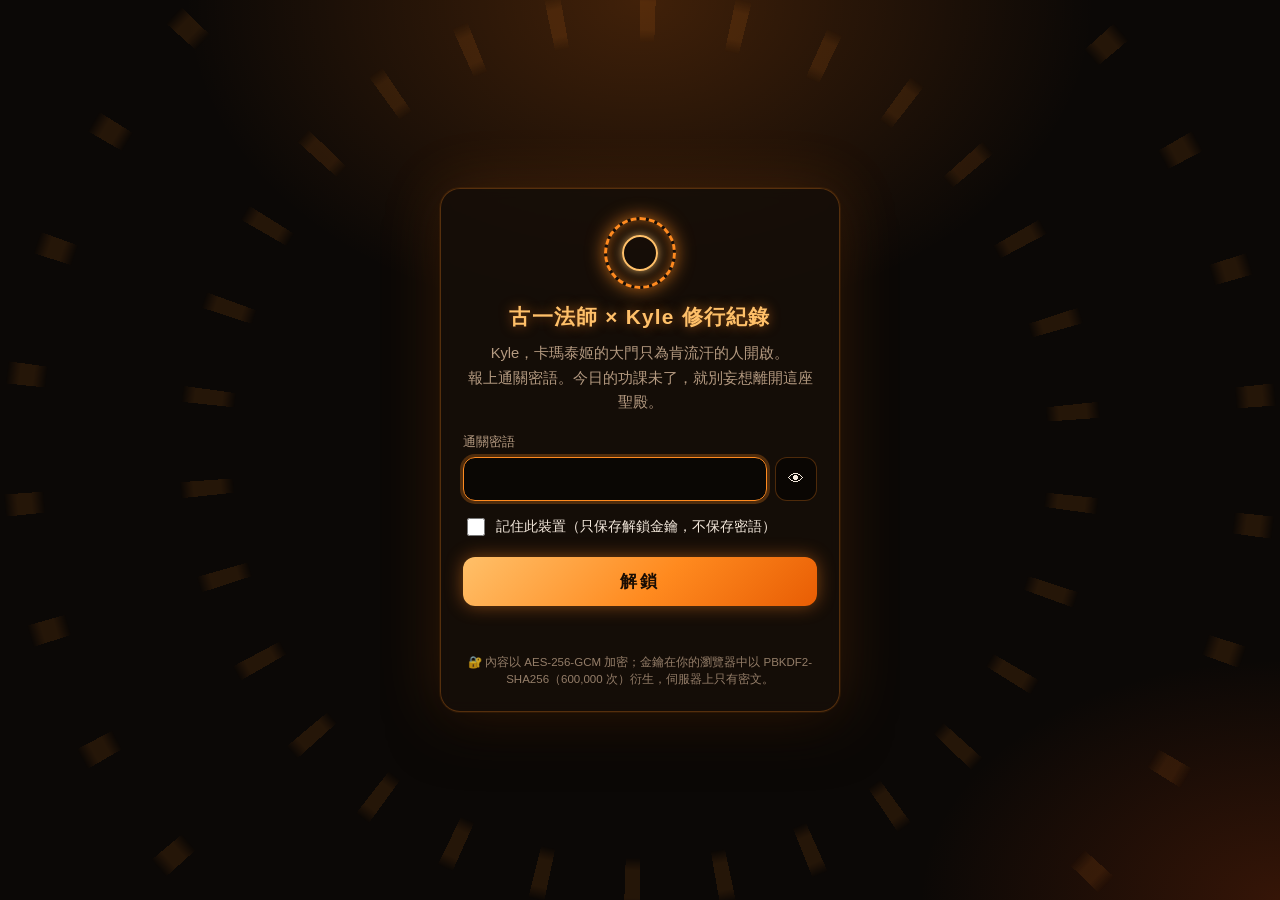
==== index.html @ caa178b1 "Update Co-authored-by: Kyle Shen <kyle.shen616@gmail.com>" ====
<!DOCTYPE html>
<html lang="zh-Hant">
<head>
<meta charset="utf-8">
<meta name="viewport" content="width=device-width,initial-scale=1,viewport-fit=cover">
<meta name="robots" content="noindex,nofollow">
<meta name="theme-color" content="#0b0806">
<link rel="icon" href="data:image/svg+xml,%3Csvg xmlns=%22http://www.w3.org/2000/svg%22 viewBox=%220 0 100 100%22%3E%3Ccircle cx=%2250%22 cy=%2250%22 r=%2240%22 fill=%22none%22 stroke=%22%23ff8a1f%22 stroke-width=%228%22 stroke-dasharray=%2212 6%22/%3E%3Ccircle cx=%2250%22 cy=%2250%22 r=%2220%22 fill=%22none%22 stroke=%22%23ffc069%22 stroke-width=%225%22/%3E%3C/svg%3E">
<title>古一法師 × Kyle 修行紀錄</title>
<style>
:root{--bg:#0b0806;--panel:rgba(22,14,9,.88);--text:#f4e9dc;--muted:#b49a80;--border:rgba(255,138,31,.28);--accent:#ff8a1f;--accent2:#ffc069;--err:#ff6b4a}
*{box-sizing:border-box}
html,body{height:100%}
body{margin:0;min-height:100vh;display:flex;align-items:center;justify-content:center;padding:20px 16px;font-family:-apple-system,BlinkMacSystemFont,"Segoe UI","PingFang TC","Noto Sans TC","Microsoft JhengHei",sans-serif;color:var(--text);
background:radial-gradient(700px 500px at 50% 0%,rgba(255,120,20,.22),transparent 65%),radial-gradient(600px 400px at 100% 100%,rgba(180,60,10,.25),transparent 60%),var(--bg);overflow-x:hidden}
.ring{position:fixed;left:50%;top:50%;width:150vmax;height:150vmax;margin:-75vmax 0 0 -75vmax;border-radius:50%;pointer-events:none;opacity:.12;
background:repeating-conic-gradient(from 0deg,rgba(255,138,31,.9) 0 2deg,transparent 2deg 12deg);-webkit-mask:radial-gradient(circle,transparent 30%,#000 31%,#000 33%,transparent 34%,transparent 44%,#000 45%,#000 46%,transparent 47%);mask:radial-gradient(circle,transparent 30%,#000 31%,#000 33%,transparent 34%,transparent 44%,#000 45%,#000 46%,transparent 47%);animation:spin 90s linear infinite}
@keyframes spin{to{transform:rotate(360deg)}}
.box{position:relative;width:100%;max-width:400px;background:var(--panel);border:1px solid var(--border);border-radius:20px;padding:28px 22px 22px;box-shadow:0 0 0 1px rgba(255,138,31,.08),0 0 60px rgba(255,120,20,.18),0 20px 50px rgba(0,0,0,.6);backdrop-filter:blur(6px)}
.sigil{width:72px;height:72px;margin:0 auto 14px;border-radius:50%;border:3px dashed var(--accent);box-shadow:0 0 18px rgba(255,138,31,.7),inset 0 0 14px rgba(255,138,31,.5);display:flex;align-items:center;justify-content:center;animation:spin 14s linear infinite}
.sigil i{width:36px;height:36px;border-radius:50%;border:2px solid var(--accent2);box-shadow:0 0 10px rgba(255,192,105,.8)}
h1{margin:0 0 10px;font-size:1.3rem;text-align:center;letter-spacing:.06em;color:var(--accent2);text-shadow:0 0 12px rgba(255,138,31,.55)}
p.sub{margin:0 0 20px;color:var(--muted);font-size:.92rem;line-height:1.65;text-align:center}
label.f{display:block;font-size:.8rem;color:var(--muted);margin-bottom:6px}
.pw{display:flex;gap:8px}
input[type=password],input[type=text]{flex:1;min-width:0;padding:12px 14px;border:1px solid var(--border);border-radius:12px;background:rgba(0,0,0,.45);color:var(--text);font-size:16px;outline:none}
input:focus{border-color:var(--accent);box-shadow:0 0 0 3px rgba(255,138,31,.25)}
.eye{border:1px solid var(--border);background:rgba(0,0,0,.45);color:var(--text);border-radius:12px;padding:0 12px;cursor:pointer;font-size:16px}
.rem{display:flex;align-items:center;gap:8px;margin:14px 0 18px;font-size:.86rem;cursor:pointer;color:var(--text)}
.rem input{width:18px;height:18px;accent-color:var(--accent);flex:none}
button.go{width:100%;padding:13px;border:0;border-radius:12px;font-size:1.05rem;font-weight:700;letter-spacing:.2em;color:#1a0d03;cursor:pointer;background:linear-gradient(135deg,#ffc069,#ff8a1f 55%,#e85d04);box-shadow:0 0 18px rgba(255,138,31,.45)}
button.go:disabled{opacity:.6;cursor:progress}
.msg{min-height:1.4em;margin-top:12px;font-size:.88rem;color:var(--err);text-align:center}
.msg.info{color:var(--muted)}
.foot{margin-top:16px;font-size:.72rem;color:var(--muted);line-height:1.5;opacity:.8;text-align:center}
.shake{animation:sh .35s}
@keyframes sh{20%,60%{transform:translateX(-6px)}40%,80%{transform:translateX(6px)}}
@media (prefers-reduced-motion:reduce){.ring,.sigil{animation:none}}
</style>
</head>
<body>
<div class="ring" aria-hidden="true"></div>
<form class="box" id="f" autocomplete="off">
  <div class="sigil" aria-hidden="true"><i></i></div>
  <h1>古一法師 × Kyle 修行紀錄</h1>
  <p class="sub">Kyle，卡瑪泰姬的大門只為肯流汗的人開啟。<br>報上通關密語。今日的功課未了，就別妄想離開這座聖殿。</p>
  <label class="f" for="pw">通關密語</label>
  <div class="pw"><input type="password" id="pw" autocomplete="current-password" required autofocus><button type="button" class="eye" id="eye" aria-label="顯示密語">👁</button></div>
  <label class="rem"><input type="checkbox" id="rem"> 記住此裝置（只保存解鎖金鑰，不保存密語）</label>
  <button class="go" id="go" type="submit">解鎖</button>
  <div class="msg" id="msg" role="alert"></div>
  <div class="foot">🔐 內容以 AES-256-GCM 加密；金鑰在你的瀏覽器中以 PBKDF2-SHA256（600,000 次）衍生，伺服器上只有密文。</div>
  <noscript><p class="msg">請啟用 JavaScript 以開啟此紀錄。</p></noscript>
</form>
<script>
(function(){
const P={"v": 1, "iter": 600000, "salt": "VadYoU9VaorrxLbRC9RJcw==", "iv": "wa6Os27A7haqaM84", "ct": "sCNEkAvwmDfbX/PrPbmQxYl1oeCfR6E2WXf3XhntgaX1Z/qBFWSfju6OSTXrIglyfhdRLrrzHwgWmqvv3dtSa11OhJRHOZv0zEjyt6BRcG1SYoBXS+CW24qAQjXoD/c7+EN2LtAqW834wxhLq5s6uQaraz/SDWOLjxCw3sZrGnVDamiuAWEgxN89wval3cViHOUO9fnNpBzhvVNVyAnlIKGsusLJcHANXCD50sK2byeGTirXqdjrkMyq0TZhLH+QveyvTD+WGbzf4NyMzxf0/8cPw0umnI4lCwhs+LxnNiQfN95ANdp0hoNpHB5GWd61T3NhmcpouxczdxCqQeS98t5C6KPbR6HIJ1edqbwJly47il0nqGgYHmgwj3NifdLnaRe5Vy1npeM6w4krhZoNtxUc8VrKJo7jK2opgrhrHfbm5M4Nwyr2q7lagmjYId/esV6gFTc082I/0jufcccfQ5W+SAZTYmEjQfkIc4gohQVIcBQm+3huBBwBUr+QD4HqoacbgDndtGu7g6zIx5ou3vC0xQwhAUHjAtMQyEUW4tNm2RjC3Q7INjiVAUpW4mkGy5JDFvza37vIojTqTnpJcu+yewL/WO0lxNbb5ElxCI7ppAGrfPpQLUIbD++YtS1oJpJxNbmDT/jHN3Cg1c19IZk1YIx9P0x8IYeGXPY2TazOt0bxKrWytWAtCJ8y/wz5iHtGsxcCXHTUnql/bZgwSylB8XtizOyAR/L9RTIRnGldP/0gyBLCwBUWS1I+hxGfCsAB7KCCTJjpvauJ8ytHBqyRN0Dpc/77hnjLqbgc99XMA+O3wpAEZeEYjp6YbxwMuZWEKvaVJVP7nD/i+mxHhobRk7PhWqmB+X+7IeWlhmnItnEw7NnQPduDbBRhywGNsw2OJkzA5Bk03Ya3emAIAHFVV18alOqkn5NZtsNmZlQRPGm7Jz1PY8yOYaw6sneuCBTDF4QjFAaQhPnDcy5ixjdpu1tJoABE3VhilKQJ/QN0wMjM+4c6jMwp5d2XEf2l3Y6s+DP6atzndMdeFpDH28RiWz/CTBWK7D75DSqKON1m7gTFV2xmk1zvbQAoCIsBZmpMMoJFVuyqEMiRBXmofOFq/27dOY/1xlocVv1jgy5iE7SMYO61AzmPqZAleRfRUGQC/e3sSI2KYGcbU7nzgAQmHg2X07wQWHNMSQKaCwQ/gRm31nLNYW/bE2UZpo6pmseTaP6r6yAO1MT8dkU4nEDcRkCvc7Dq0lvZQsxK/3lJHjpUdrRTmEi56dh7ApeLGsgTi+8wZoP0Q8yHQaTgGfK4mlNkaoYJCbHfgYj9qkG17oL+jW40RLkE/W1YzQ/uhheIoedeN1xpN+I12zJOTldTQsrl4ryps4kUX+iAQP/[base64]/1h7j5D+ak3tGRiqVaaNMQJlfXpRKHHROuJ9xWpgirodeRZftfsAxlh5dUjuHIvr1u0gwOzBG2x/+Fo4A6VBhdW/9Z0H5RzN5tjyXw7TPHfsnxN7+eAPM0Du/[base64]/hAzlS2p+dTaZPXWeA5mSpQx3CwrdNDeAzRvQ5cqHOCIW9ZKwmKfDOZ8lH7S6+T1dQ583c1SsutVTt2fmjVeSVYzzFJlNYYpGfD6NqEU1D5wzBiUxAWUf2aHUCSPhx/NxI9Z5NzvZ0xjEX5nVDYL37B7aZFAibMlpnB7yROQA+RsV6kcpDbJzdmqpkL1Qsrz7RPTt26Aeu0qkk0+TqDg9qb/OFQmdh4gjXwoNET0Lh3/bp3PirJTTSgByHdpzAdHFT0KEsctu9t7Q1F6pyX44QbcYdaQqy+aCxF8GCGa/S2PPqRLjQvp97VX+Pk21MLi3zq0CzevCAfajfhHT2F0SZuQA73g0MmXiSUZnHO0Y6zPpR0cCCZZNggHZ8zOjBEvOkPzmT6baiZ7/jIadeOh1JthtBELVQtV9IQ5xOBG/n5EM19+9q+7tjhmDhosQaRsc7b0qayLXkSbkECPpqE8fxkk39djAx02eN78uflHVlIyv6Jb4LjjxlRGnYUbCv+nIGGHISe4lCcNdLJCOU/K9lUsjZ9CYGkwlCX1yAkO2Lu1I16e2wbSuSg/9MnyojmrugbCPFPRUWfHKrDPMiY28we0U7SuIwG26EdigQGBUWKoczrT6P3EbsjW9PrTQ8tewm3LxZgj6NoQp8JHggfhAg4/j5/mz7oXJO7Qk/BMnGTdwgp5ftAT4TR4a59SWluhj1hKmp45HhrZ2s/dAFsjmhqx8AgYJaB40kFxBuCZfFli6UgCKpMXoP01YYjWEnGzu4Z+Qhq364i8PxVQ8p0Xq/8BTiRBCUQ9KNNowq2dope+bJm41kEyh8qgxDOwj3fL2Igwvm/7DSqXJTw1Rajf3lrv0gcyGG8Ftjqtc8Pz/[base64]/[base64]/X1e/Lw9SfxcY9yM6vsj3Ez5Q2lrM+UwBMeuZaGhxK/S1IzkRzB1/303KovLEUQNFXldvNzJ5hkXnhEo2dBGC1kuXU6cwSuFG5Imp7V+TqZ3drxsE3E8MibOOcHrhwVSe05RC7ZmAdc7eN/04ejpcNJRw+fKTnuNy4azZbRLo9s9Jbl2YW0h8x0VKJL2TW1OHWz68VPLgbjynKcmqfDNO83tfCGwoARrrXIcatN9jdj8+udjOA5rfmAXQSHi8kNsJcUND5PkZucb/JnNYd3NcT4WkoXnHLZNfWtaiF9Ejm8l3s34vztn7trB1a+ihYeePn79tp1WDPOrzeBTzV8uOd06OG/YX5jooZRQH3O84a0bVp8YwCQLaLv2aVvbyC47cWYXkypvgNV7HtuqCFY8z4ylfQEhBLN050W+53/nJnuI+NBysAvUpXxC1v2Sbz2ZbvWIojbSrtbLO22L9DcRMq+Cn1qziS8QXCNA8PYAfS7iCRFwXU040V3mtN/jXBzR8jRW+aCBtnLF2JIjFKaF2Yhpjg9g5Xl1jVc7XuhUKfsxM+uP33JF8nNQrMmfTI5WrOeUx3T43xCggONbhpASlHHv7MRu3uEnbmMp1NUVxuhFVDAr+ggmSq/9o2U+YSfCNoHZXtCLL1oq01wOSB7lBq/w83UQ1Z1I7zqtm5JRnTcoT5+wzjkvW7rhZbQZ5NW2QwODpbkhbspJFA5f/0oBE8hbyohLW3P5rUu1Mqpv+M9FYa8713RM5l7+x6KZoBYilBqDlTwKPC79b0Rh3YIOCxiT9xY+xvH4tveDRdgXWx5GyoZCvD5cxBe+waD5Hlcc91OS0Lqqq4+yLmn2j51xYSCA8O+bf0Wa7dvCq9RAZHNhiGhR54L++HEC+z42oIts3Q73Pf+/UTZHKO4nberyz7cj7ZB/[base64]/zXysH8eOBaUL7a4cEDEumAzfBqV7g8kqU9oajAqjp+y3wbmg5wewmsXUDcQn+9DRb+05YSvsDTIoRv8kto350/zU+C0HwOaPp0TK4kZeB1e0wN6f3z8Fac540suTseWLIhGsbwFFqy7P7kVUPubBRK88S7g41PtnYi0Idc7y3sjFrsWaiai2dZU0Tfl/PdKrjpUdb+SedWhp7d+EEWZiZ5ADuidBIOlstaXcBfjmGzeX3ZRXlVVC/1VpSXJKKsr2CxFafos7LBToWi+zOOMgNk0gcj0cAV8Tp6h65T6J6XjTFK9w7KwxxGculz+i335KS/S6RHvdR/Ar8IhgHEvW48OqRooR4pA0wr5OJ5rwwGHxBY6BMUCGtzpdpPCEtR6nIplz+hlTqa7/jWa6j9ygLw1aHecj7bRNLjns3eCyGIIGO+IedHSg46qRjYzbHgakN059jlzvXZ232UZa5egvGJsebIWPX+fXidqtcl0sQVPwVT7tjGnVKSRqlEege4CXBA3As+mwtOpm8kBz/ll9LPp+UYVkqMXFXf8m+W0ZX0gRuRITCAP9BafKb/x/JHfIlwbblykx1lbuqd5u2ptDddIrjFXPBPUe2y6GimflRebfRz+ts2/drV5mfS0Ek0W5XwGcNzR5JzwlaNiJ9D/[base64]/U+vWEJT5dYzLxVRE427CLbg3wxmLtpiYar3sKwIz1gzooupSFoApov+BFcMGVEQ2zUQXl3H5160PS7DfDJeYsmhsENzDxyjwTqybIxivswnQuyGx/EZACVuKdcBoj/P/Fo0RkLlENkipaEV9MSRjZ4ujxa/BO9QOdfUrcKBTn3iadEPaMLtfz6O3Btalh3zY16102KnOgj5T9ex3Z13WsyN8oU4WP1W1KioY5kuHlF7Fo/8C3y93ZR+PMWrb+Ooq1+Bhn4CjN+FpSPaSA1yux8YXtBHQ+RlFQyEON6et3Ga7+LHzNlvZanUp4d8iYGVX/[base64]/WOwcTQG3KHPjAkn/0SdMXVYITaEfwht2pX4E66h+yqKvZ4YUwf4vJXfYOPsxfL6aXO/gzd2cOQPxl10qazh+q20uEOTBlwT8wx3ma8+8DMa3nKv8sKTg9IFk9zemkkhOw06z7u9disqznM5qH8Ip2kaLDunOA7nLq7J3q3sfsN8fFvlVS11Pjsw1e3y7wu2ZjArtVC2mJxOZCBE9escb8JBmNe6ROf/FEwZPT0aOe7wHEJrlFe14n4LCDPu8djwjkU22/wxZsykSFj07SIXUWp3GAP3BjJf7MgI7WQuDqFHnnra7+qxenSxIiPsb0zBW7sCcqnZxZLfo1535s8LclB6JrvXCvG/ehSAugSwzSi0uXfaPTtfzOm3j7zRCyc+I++H6J7qdiN+amapUW7kSEfTo7oetTPgh89ukIbogeGVDclhr+0Z9q0R/fs1wrnBw/3DnbiHsjhyXlk7YM4pdWgD5hUut14Im1vBwt9PEFZmtsNzghI/MWkXvQ3EmtS8C+fKyMpo9v1dYs25+G1Ka4MlRn/OBZIXk/KoW0mKQBhMAD8Iy14J4kxgR1iGekhxfj5fV30SCygWxWtiXKMq8hS3Yol1fliIhkMeiwuYQTUvLc6RuaP3iU4YF8k0Llu431IuD+cYAdzftjgvg/qtfeIGlsw1Kx71cbpKZVjWHSHwbGu3mZXT2SvilX9HOZqG2vpVRi3H7Z2FSeDwl/E2ImHRWh2yapb5HOhmv96NKXTmImF/KxggLf7XcVv2kwhMx7zV0OyWOHPKbLoY51EGnjJfdDUg4e+/U4btF254B6CUWnRvC94POqSpV937qjUPGUtMvv3Wc4r/p/tAEvmz0OwVHJIo5zPo3JwcDm403jIvskLZlrosKQTy9F6CpQoXggcNWqcrVKtjMHUofNe4QpdHUZG4n6lEQG5FLTWrAnWeNxNsWOoybbC35AeGRwdIt0MSXhvLM46nGrSeHLM6GWsqCYAI9aA6Zj+N/RLQv3/dO6ral/9WmpIPhcrNWfjzINwIIWOH02fY1TbwI4f0uy7yEijRb67xznzkcWblg0UJgdE7r74aAXbFTlBiLMmRN0n7jPTIgh6i4YS8nXnT0TaPGcWO1LsGIpY2nbJBW73qJYOZ3kPlaTf9eaAhYpMpN0cEIxsMuozUfU5ms7KNme/2rtpseeDZ6bB/9iyoiJ3Uckr1yw/dyCm66dVo/AZDTShrjiY4VdNOWw6r+uHyD8oVsqXpFdI+1/1XTSuv2Cb4MiGjDAYPklwGcMhDIN7Bc8UowXNSqNhq4b42pSpTMf8ZWh5uQV/8Ic1FCySV7LexE+vjBAa2xjPlUO+vspMvoLScEvUlQW+QEeugOgJZmEqGb2uYwLlL2OiWDuFlrYCVJEU6FaocMs/e2URhoV8i2c49Sp2FOJQDzF1HuxHhngknh5RA2bXFZp+c89ILV1dis6jw6UPiEOOJsX7/eWmfFeGDP+Fu1t7zEUjX/PwB9ematv+y3kyz8WsgSL6VIEaqzGF9wJKpl1IOrMKSLxaDMJDgR7MHCgfiaNbzDkd/0OYozDlJlM1SWenYYnBBTun0i7+dr7sQMWsGVDsy2PQKHwzI/flC9hZjfpiPNSc5EOcZrgq+0IenhARqUjJF+rv3xden+5Fr0FgaiXoCNrC93pTJlDUqZlzs4o650Xj+rnQpE5zmJWDMNzEfdJlh/ktdw3JjaRQyezO2LzQ1cho6ZGTQSAin3StvXmwUMxfOYNmSOlcO4niVI6oYP+lovvSJyO0ywZ/NPI3x2pxpNAHsPYTZqPsbe60aqZG4qDkttUaHemUhk/fKhmP8DT4MRJP30KolOvIpgLTY/mrDrD10AQzADCr0yD+O2tMAJ77YiQgR+Dm6TVu7LTlebkQ8dfdDuUPN58f9S1Q9q4adGiCWVjsL0WCsb/N4Cill0kwUkHp4d9qqCtCEp37OckUxIneAkGoNjUnLzqlY0/LwXlbOst/3TuPA95w6+vbUBilazEmJtWGD9uusUsgtJFFbYUJgmgGyZZJvsazmxyd1gADWLjEYyoFbl29/VaOXN5DP1RYRur6F2xRfmbK43S43uSE3+rqIoZ6lIdCnkgmA50GdepCjBmC2dXJyguUo4WPyTRnCjoP78McsA9g0g/mwvAT++csJG1WnsBbN26XC+7GIuSM+pg9sc2cq9bCKbRJzjuWsBQ4ml0fZ/yk48MjMo9TTqN0RaMPFDosFE1fhajfExOyhy1Gb1T39lcLI35Es7mlgcUJZovBhakJOnzfm19PcbGfkUXfX6DLRZ4v9eHDy/o4rHlzp+4zpEYD9bTWPe45wXFWhAAI3oL57jSVSxntxKF+XUXdG29cUfz7nu0E67IPJb5WXueMDPaqYO7kK4PT7MNTw1eqHek9/[base64]/EEQXuGV7nNx0WQmfx3qeqOqbGwPKhm1+XKAkkdBjFCk4ApxBvriIBbFqIDeg2uyGCiCPt7D966c9oQ0BvTsLTQmWjOIC51IFOcDK+ZQvaE3oBz843OzzJoPaiFk8yvEIvMhDhHDlxvCpFuWLekYGiYOcweJF6aJ1LEA2w94lBFzJ/W6M1wtv9YMvp3mPF9CJXrKBKoOc8yYAW6gMnAHj5YaTdpCp/Qy+Ud2H8/zuQlBFrhZOc+wtIyDJ488s9adDmG9x37dr/c+JbS7kpXd6S3Ik/VZ5wjLiv8zLpVgzCLEej1ftabK9ehUUK8XHEWKGHV278S8MH9/hX6B+BKDkxaXKLWVJ0kVnzomPj0mv5XcgBNthzzV9xyTEmkbAFJV/DsH9fTHX14UYPfQS9sCdLnmlMHVCiYxuzE7Pq23f2//xuTOJvZSHuhBZuOwOPk2cAT0JaumdmMrMxOkRjaUdV/nyYGFX6POuteOIzM92c7trAWyza3IGpfUQ67wjd4WbvAO6ZhG3LzJetLWxyaFtG8uFe4sVWoyGp3ldkNk4afFtim5co4rKLF6zGP5cqOWcXh0Do5C/TNmKtj7DzFGzjIg6j7cZ35WuRnyD4Tl4TXWiXJjcoD1ObKmBIJVuiYf8f1giOAwsRxpca1GlGFh8T3/RMVT1vjGaQjYC3u08O3OQDygnXmkXwTNDMjNeCUF7F/oH8AVp68/7y2XbGqZeJyngc1vJ9x3BGX6Cj5bA3E3uBzCes85UoXqQphdZmSho/Lx8xWl1Z6s1XCZOHyFw+Yk2Di1vuoo2Qc3h8b9dNWcrebwISMJYWIi0Q2pqYufxS8fB5dSKe3GdkNuuVcrQS6a1DbH52Rsq/p43Stp1z4Rl3WamifYRIx7q6WLoXMPSNISUMpSGFofURV4lA8gGnBL/Vc+G+/l7IhnCs8d8jsCLtyMqhv+r90rWxAVTzojEy1+OnAWrKtW7XZI6pllmcLQ9ZrZ/9HHxgzWH5pYrFCE5C81s/nGDYMvdyVeQDUWJeSLaDmD/E4LMPWZC8yYmvgIpnq79KQsX92pAwTQ+j6N4qHc4CrXvbEpBSBeeCOjQ0YFGpj/[base64]/LyV54iX1yeCcAmu6xctucGXttGuceWdnglhMc3J5dKy+CQpcEvq871Vp+YUx2s2kgji0nZicjMkVxbl72W+HWWYQWPzGTsXzdsRGj/bns7s/g3k07xl22OM+RovneijVuNQ8uh00X7nYrFaL37PYb5WBB52ekBXxmdkzZxXItPxKBr3uf64Y5q6zzreXGwhISOTo70cq5DpDWhuVXja4DjrmgRM4L+mRYX3LfXRqB9Rj5rw5Rv2rkWlbn49psqz17nQ1OEBuazX0m1thDqv3PdS2Q+w8qcrSyA/BMJ0n0akA6Vq0F3LXV1SJ8ysQlqHfP4BTc83zDyXT/hDiaychFYNUkcCRjWZ7j55jS+ejStxLz4tqxnxluTdeUCWmH2O/BWEZJpCIFLI0EgQaOVgnK09UFp4h9/Sv7cJbBSokx3guiq9p91NWdr8q3W3yMTBKsRI9yfOITpJxdO1dWHxPk+0Ol4LZ+OZaNa/3FiY3DygtUgfmRYKDb70LhpQ9exIy2QKBiPX8ZnENg6q7sBuyc7JQvDjVKPEKJRUcguFZEGiaeSYq9hg8IQUq9oU6GefI3kV8Gb83c0p9FS1Zv1hKRP8L53b177yS/BvrGIsIy4ltC280T9uA72HtDKLskpyuJq9+VgDixC4M5CUxJoujMzNgIsl3qYF8Ql1vV7cNDJm1gsT7EF7OicStS28W/jdz6JsIyCfhGpsNveGLNLinaQucuJIy5a8VqHwfjD4VTi9ty6clNnlX0cZEoSwR8bMGFlMv/4+Ef57SYsbVepyvulczLsZn3BjxT3Q3B1bmKB1E/OaW1j1A1AMhjlMu2RnNi6afHXusI0VM4e4H7PpiimS5MksT7QJNnVqFGOkYEs0HP3NtQ8xnt/UN3nmF6XZ/+IKXk0SaTz16eUe48e6GDS9VSg5AUcxVUM5+qY4kQblqvfNbAe0EyiGU1WUODq8k7onzvieGYTUYHkzGs2Ax2SRQojJXcI1+W2l/1FeNnD4DhI5djE40afo8S2WZ3IIz9cB5fcXy2cElgW2/UJpkFQ57yyljaPM5Eu0hahvIodoLCKVVDCJ12hD2mUAZUvE/DBZ2h9Ddt3kdjuj3Du7zffxm3tpyFvHAFZczl4Paye4RZm0fYUwDrOEy2sT44WCfEkPMNVFRpeNxP8C0ZL1q15qBGOMSTzh3cWFu0L5JAjhlCpcV9u8FV+72Nl3FYIo5c6R8MiCNAvNensLTyanMLj9EhZ0/fuD7x+TKDo5qBoXnJifE5JZ38bdonZRvSYfRk6y9m0i51QzvTbauQpFTOstQV217haHgF0gklPZ1cO3dgdRVwxRTM64yNSCkEzQrhajW3+ZK1JIOK4tSKdKK24hAcOF4cDRq5HYBdJH9GGZ5e5NPaiqQNhU+cDbx48kUVs9SxVNQzmGQwTXJHFS/b/RqL35v34OrTDHQ0Ptz3g/9uajvS5HHPS1zaRz6vGJFy/CUL5GdFkpIcfF91dToH/TD7K5Q26w+KqHnfrmi7EvjTJGBWjKUUHj4cdbWEPGGZFEO1+YoHb+Fp146Jb2l4uVJ4zAPXCWihZTCHwpqeHNwWreuZwjWkwu4K/O/QwQF9aFanTea5x3iGuQuwFJykeVYeDZdXNiXXJm3rG2gyQ6qAE5fzXqtJM2HZSjmdXuenvqnOmZOq+m3WXwNlAwMp4K/[base64]/SnEchkesdlqFyc8sf/[base64]/[base64]/xVRC/9VvNUTjHRukNVIM8JVe8M1jrlauxeVIikMXCHhu93BH308Sy0y+TZ7ogCCAz0YAPtgwOYG7iyyEc2qn7gKzQYFDZh9I+nFtpAnQFz/FKw9JZqxqb1riFa5DG33fy389+8aGgGQZb7RLE0HtjRn+dE5DFvJQ/a+hTqMVv0AOdv2tLPcqWQ1GTMzfRKyvOtizRg4ZD7ChStAFUrobkO+mIxGlkX2PvSNVT1EOrvO7eI4bzCwJ5HvmNdDziidAZDiK7W0LEPqy9SBg+8nmnOeb/kLrsQmbEuYkwg2AqzdIBnoACrMpUZ6rC6U2Zb3t6MQ+QiVs8ip13urCvnAzxOvTTEkdfYb5/iAystc/wKjYOlG7Qlr5ktbs4RyVDkIm9oSzSstobRDlegLtp5/NKLChMqtZQShJrk6ggVxu18jN9k9qJmKSuzA47qdS4j7uFR7HmzjeJncQFUvF5YmdZe7TcRCCwpyRsxKwsic0Wj7M1UBIsDS+XRj/P0kMW6qKvz57HM1od/DiOynKV0QojY7tlK3Kz5RMzBL46lgXWGXrExu0kY/sofQDZydBvSqQ2esWDaYho8SZe001Ff1aXEBs/9mtcWKi8UIJ4ARCXRbgjmfwKAS+MAXvZXslhdT8epNsAon1m7TqCkBLGHKMQYzi6/Po5l3Yfgd5j74UXEJK6q0gzLgY4NkHj/UzBcL1n57YAsG2R6+DVyJZSKXmgNJgt8iVC6SYxFFlVXGTPQs/Ae23XfK5FYZY6eAKKs+0LHU2S5hgObDPrcFSZSpUQSvX8vdiA3Yxhi7RT3SGaXehguaE3OJKBbqiUxP9MpEUmOG4fEGLJwwry5ESSTia9NGQQwmMnzNq5ru2DgGsMKnXT5DT9OFFIz0NoBpyuHNUBI/I5Bsepe2jr6QSw6fZn0ATb/gHWIQ6/vnrsPUEc+wAFqV6R5IXw/HX4bAhwjfCNcsNA8E4vDy9S00kH2mqy/hioF3W57wg3EJTs4xKJXw1HF/eQ7yQGnGLITUa/dXZ+Wq/1kppjGtc4SbU2Uk8xHxBuRfXtb/Re2b74soMObs7m96Wq5Kp4QSYwR4ABiUmOkX7kAOkxakfYgH7MFvfObjxBtMLcotwA2MgtK+n1x8uzshE8ns4GKvq9FGxkIUsAZAlTHN27UPVCvokVllbTLg1NZNJZhsMXzA0JRN3PyHYtirCSH4bgcMYV/E6xrMcZACkjFBYcsxMg4OmxSzb1SIbvrrjyUQtL0yS/wHq2/nbyuRnPnbQeS0BXtfXDjSeZDaKDxhfdIkwiqzm2xCpS6eHipG+iTlAArvdOTPQQ/ZM9hMZviZWw/oZFEFp52Zv6Dpd0/PC9Hpybh3Q/aSvJ6egweTYXOQeduXTVMPqvUFVLQ+LeXw+fnsOUJtCbOOvb7MJW7KkBQ3ibATV45EV9yxPmtt0fUtlVFA4+4sxzVEY4QLPSMCxlimkSSztJqk/hxJcIiqux8cFFuwjrr4UyxR3qEvAfvnfH/GOEsJnb8aRsaLv/qyBzRCrN+/o6jY4PX+p8Tc3jwr8PMhBCGcihYhL1wz1izx02jaMf4z0VMqetNxCfCRw7gmvoEkJGdfirO2XZtZyYVsXQdK3voe3HWTtqNPsa5/8Qvlja+NUBMfk8dWzBB8wyXqoGYW44mxcUUE1bEP4kfvKTyiEHcGVibIyZi2WfnKZ/[base64]/7iBB8p6ND7GSfVD9HL4v2K96KuPhfi3c2tZOAL4kGEa/Li2tgfK5YG6g7mqbvsrAZbOXAZyQpvu/[base64]/[base64]/+RKyt8kFtK2nW/409fwVwAQt/8iNF9UwWYaaxPVI5OJmjWlaEs3RQceXZkEaxQwmDTgb2kK+Y9rgp+KIJBLSJFGNS0dRhNZa2WsmR88ZtdgFuyFLEX4I30qgly0roKi9Hz1JNd8f5RqWIumYjV9Q0Pk2snxJRwfiRb/20cp9DV8Biq9oa/mbuNoXPv3t+XwDMl4w2tT56ZFNhgbHR2jY5050kxLs7pm9QeQflf7OWVXo6oeRphKjj/UffZWFMSBESMWU8qo39U4RCG+QzDSE/Oqr+XqToDi2pdAhez1jDKxaUaTho3bbvlABzM9B3zNGn6YHI4X7e5DZRKzJ9BYv+kg6usxJzVyGEfhxlMfMljfqGmoIN5R5voAuZH3ANTxGhQcHK2RY9ZOE0dr36PSyqC7B9lMoiYK26Uh7zUfh5Oxd6syaMYCH+Kzg/BgjYQm1fsVmMeQX/spXLRQ7424+28oGkrtiISOI6hFYNK57wgXB4ge4k9x9DYNmgEZJx7ljjYEEI1FAUnJ1HiHcVGxjtB/za+WW4Yb0nmiWxWpFbAGXGta6mYA/GZd9uK3QNX9/qGhB5NXinko1/iuT5SDdZrJfjQCNcnNsWShFOILOPZ/9vuYIUEvvZRiMEmWq6FngtLSASAD+mcUpMdFOJsBIkg3LNx0u/hwrDeWBOdkayrjNM2LsVnihVMBKFrR4phooEX3TAxA1SJ5XGmHua16c2UmXPZnlPNl0QDbCuZ+DXvi0FmcOcH7kAAFNJDa+qZLK/9SBx5qV5pzZqoZIPXFr3E/DOC9dnngQiALyDWysqF0C3lIANU2aiv/[base64]/k6L39blxgQ/DrNPxa97VTzz3qFdtHl9V4nspTg4pm9QkQjWF8GnjgSn1c2O5jkFjkfVEKf64mFV6OfD8oAMylyoLUon9ig/iQDoOSRagQJzPOPvqfIuwsQgJpVhUPTmQgyIXreGp93oYwUr8BC9a0sj7z+kCWow7IXRsU0XoapE+iQplxOawNDE/[base64]/YHwtHrqhhhVvHSu8CD5s+wRcw7aiZO695tRmkWinKiITwI/xGlkMz/RbU+HHprRor46MEWnK8hJ3uvvOROwrT+VLuch03dIvOohrEQn7sdMOhCRNN6joOK8JPFQeU0dCnbPBdxNDWPBmW4P6YSxd53f2d2K7EtFY4EUnJ6ghJW+iGYD7e+zc/jKpQ60Z4HLjQmVMUvBT2enfrv+xqmi29jd+l1gjvVHI8P7pKivHQBe7SDk5KIjajZRpAXCN3GvbzDapMRipDvu/6T9DPdhIOwlcMQzvRXPY/dlIWK47tLW1N3WIbKZgfy2iYeWVJ5E7MGeKU+MVb+DLPAmMGsn6xa5tS0PDVIqfHCKgjKLyxk9i+8I2FydbuXdmgga89Dkjj6WX2J7CJany8l2Ih/+LUaj4Yvvq5rSIJxXj4VWc8VG0/DBiTsxss04rJo3nvJDBqFCAb5lrpH3MTY0bCzuxxE29eVOPmpfQqWghT+8b/ozMBPY1gkDWtdFTlE4zsmjdVqk2h/fv+kb8ur4dKX1o4FO+CbWM0lUkbQbfCnkyK12P4DmvSe/[base64]/QE0394zgC8YoNCdT76XgjUEzLoLHEj8cme+h3x1DbqCU8AZsY1x2LE9shgQnXh4NuYsbq/knMZaRPJZq1G2k1gMEHq8qkkxz0dv7hSFOTkEXcJkCudWu4lS/X1g7VIENrRKGaaU+A99mOKQ5FhKWVriLVrlrjsxS5r6XJMyvg8XZISuE2NN46L/jO24lWhp+zaFHYRsZnIsRDGjsOqaNKbW0d8z8kGmCIpy5z2ywq9lfWCbmyUB0kLmDHfg71YwHOl4nIabZVHF/ywkoCAJP2FkvjvDoWgXSHMNmHm5HU4th5nIh4eEI/iCJKeVDwboLKMv/GI3qcgGpL5tn4ZIO7cPD0zB0qDPxM9LOH6MAXgmOR0mRz5I5+3ROjTAIBKXC8yUMZ2m+mqp+V17e/n0G3tTiHh0ssLq3t7qfPU3MpMlMOU7ECmNjD5hJ+790vsZF0EZuTCUzZQFUoHjnjTv4GsKm2mAtt2av59kTHsTm8Iiz/yvEjAGdGdyCg0WOptJUOVgil1BbnUJiQdOfRKWHxddgD70wcv/y0KSNNT0rDybrFNCv+L+NAeSJyxZDQClBRCCTPmB07zT59wv8vkgYTfuA0SqXML/CmcrYTSMZH6E2dOD2r5D400XsVgbV5bmIgOvdWdPNugS7IuD/Nr71rUpzzPiOXRRKubod9+Bo94pIIM3SsSt1LXNDF+Y0DQcl0uTHq6tKLEWIQ9lYvLoaCCQT6e6dAkzhShjP6U1hz4nPUNJlnLY0miNbsBQikeV4Qx3foZLQ5ad7fpLOajr9+LQ6nY/[base64]/uH9FYQd9huv+LwkexGIf5oqrLCP/lqnVjk5CIkigQ9fmgmvVGOYtyHT5M6JZUnKJBKaIfG9wz3qvZ4PGi1nqAYt4uHCQam99ZWCLDpp5gVmzfkK+H5r0zVP7KLqXG1nopjHl7WMFBjTkF+v/HkLxPTYlEtIYJDujVAC5AS0bR5SUAYg9wxww82cvLYUBhZ8+J6/C+2h8LXtM/umFhkmo2ItJct6mopwfcom22dZIiFJY5naaWfqvHLAJvaCwCrrBtWECvLbLFNcgRu49RCo37PgY5EtOqg3N/Wz9hToGWQBB6Lh90mRTzX8yTmx04aYaPQn9pk4mzrCrTDJfdnuX4pXvhoMy/McATcwXdlsfb5Fxas2tdQgJiUz8JFhVOgnh/SMN2xJ9LPBEjL253rbw+zYu/rs1YF6amL0K9pUOZtH1qjWCC1EqMvP2SoXW5zQ82B5AMS5q9de5Qd8V7yf3v9dinvF1Dob49tn85TSYIqJDqSfdntU3o4+JPznqnUG16hBFyKp+ZiZEF0oUj/5y2x4kIyJ7ExFE1GQKU7hAvw5GLIZTeiII8NVY7RuzPxnbStZLLkAKWgWRaNfdskTTHQi3jMkHEg502BaL/sGNluUkzgN8xpDv4fkj84bh3jqFveuETbPnGZoLhLZQ6pHiqqPouWw7BhHNR0EojkcAtIS5UEiFHdoJY3xnLECSQbUd8oyEUUYiHzAg1VQQROXjIIY5HZ4dUpRF8Zhh8FTFXgttTmUxN+hmqgwlh0uq7F9F7zhW2H/kUL+lX3zigmIvpNV1ulI/gGZiPDwBfzkygJXDRh64dOSJIsfc1kcwVTXNVkRjPGDDsDU52JIA2jUA8NG+dKSHZG9nbAUZofH2MC1iurG+LyUFSpu98pQw60OraAVl9kb9Mxb9sMyoFFIoxsCxtn7eCazso8hRBH+zBfAITgjbHW9/dOcUrYABS/OTwdBlMdQJWd5+uIPk2yf8ZLoKPFDL8aLGfUuqhnjgA6k6bsw/aAj6/SmjxrgMuCJcA9YkLCBZAFWUecAREvcUB9msjOBZgYUobX72vmHdm3l5BGWBcIXRC/pIxo/bSAD9iVqlzL9+55UB3M3JibZRBoObEWelxSTxT2cSUCx7eGAXPj+abnM9hPwu/setqRo57bM6xPMDeLR3ELGeHInJkjZChW42FXOWt/TCEQys4rPNIgDX7Dc+TQGaAwla9+zzfHppZ6k5DiYeReWoo55oXSmvh6IJQVF7Yo+AvS6adV52cZ09vLihnZ5MYWS6brL+65AHCgaZS/tawX0w10JWAtNCM/jf7D4jayji8Iub6sVh2M8Fxda/[base64]/gHR3wbXehkUqde2HrOpOGoiCGDPyBngyt3A+wZmSf1+e1nqTgwL9ogdqhTXw8Mv+leu/UxQOV9fJcbj28JUJ7e+odf7BJqEIFVV/Oi6w/nNdpTFmSEZMBlriv7ablJnmCHD1RBIp8CdHdcgc6ZIo89TAk9AuTTSn0DvM+jpPo7wS84PZFbgpm8qRTKPLfD3S1Fia3Vfde5nfdb4jrf7V2grxjWasIb3C5Pcig8PS9wruAea8B9/QfIJc47U9Rofhrykma6ftk2e+Wcg1S42IxDU3EMQMJv8Yl+Mzc1y0GmRqxlV+Cyfi3V04vhELB8JBfrTNP3w3nXdP0rCS/J0WcrMUwVax3azCqWeyZwaHyXh7dn5j4kDWlj0fehsNdAZSRADf0GBNwUicMjDMNbBv/Mk6Ro60q9EgLowJVmu7yPROfGLNWA3wbrwIoPZ3Q93Ce5Tgbx5SxktVfc4wul3sJi/HAwEcXx00lw73dmHDhT3foTu6tL1ziqIjhJT8V7UbptSVOpHlglbaQ2fXCr9mT/86B1nML+18C1Jv6vx8oS6jMma+zavxh2cyIHpePgXThhasQfRYEemlbGWPtwiFO2vQa9saB6JNNoSibEomqxv9n3PqTGJE8KVVAabYcMYub9K+sVrw7PFEg2AYxgTSPux0NjTARK5n9QqaSb9HHssNPHoE+u/qM6kqXB8+Ragw+WE7wRjQ4dVIxy/u6BSTD8DtvG6Pm5+m9fifqyqRpLkBOUNt4sckDoBC3r2a4lpnEJvWeFH8M7mzXf5Ven4eFyMwGZ17pfKu+XBr+Gs64lvH1ILQhmXeAgUpLuZ+B2OzxLtHAQBH34l8VYRiAAMrOVM/cBY+EJ9DhOrmBokeRNca0EfogNipCDomb/kRN6xDxxSNr+8GqPoUxGd6+cEmDxJGb89ijVuL0HV2GKL2mibnRxzFVhhLEhFax/iZDhc5EUZutD1OS7NJeBFWB8kgz8veCmACLuftX2rBKdwVBK0233voldy0+tw224vEDr293lHKXFjlqd3ialFRsc7EwjiMeQBbh7Tp4Ly1cMtFmQjnirUBXwayvlK+2+OOX8lBYLBZk1RcWM3h2FQzr4cF3o3t0V4XsAevJg8bi5ORCtJ3ZbehtWUJkEp/VuBWon44H2+j/HRpSGiZ+Tpz4tr0awVOnxvdLv/2JCWAsGVZuhjNtZh1KpkJKpiJB3Oe2YuUc+YBmMbqY4Onu7MuT+M+DAmhprDuOwJ9P0PCR7z9FhQea/uGnTlxASUYWiUPVcDQlGTFkGFArj4LgU+z9hLZ0eeQ2TsxpEMg7swZCsYRa1TiHaCy3pLi1S6lR29jHsC6Njg91tIGIQdf1eI/0vBrCNsVuSH89/W2bkJ2wOW2VxlEDALDlE81WYdRIrGgiRujiBb9HxHXSUwi+jEHDuTzwGajNs3jsk9VBpWnC7wZXd7KEHqgRafDRQ6zEaFbQaJNptNsC5dpme58EgHkculglTmt5I/WItjFOJwwBq2ZOHw4FuE7uM5cykpvWt7GWpPu8jp/hLIP/H85BjHsYAApcMjW4D+W80XHZ1PR+ZfiBsX0b5NHvMDNuPzKCIlChC4+Omt6brhAsAusRV5fLzYHskfXmqzloZ+omn6tIwdaHWkuB6TKTK1dQJeNqbRIMsfIoaKx481uZ3OsbEDXTKtsDgkbkima01WZRtMCfzzc+ANSgb1RIgUei/fdBQ2UgmsXKJicki3FxiVd1pxZYJQxpOIiCUIbK9EiV/fkTm4GuBA3y4/bPOB28fSOh+2Udr14Bb7o337sGCkuxBQsk+QZpOx0MECreT5zl8GTBVTK7ODdhVd+BnB1Abj2FVDgv9+WHYF33CziagPKyD9bAaDA1laefG0uRptD7FZqAF5bSo/+uZ4iP2bO3m9qlPTTkUOegp5kJkH1gXFui2KDn4hLnvIExi2jOOjAa5dJASKLCJ6gXtU+sJmlDrgGj9o4U+Ht+bnJz2YB2S2QD8+5Byc71YE6plaNd4+wVU8LWYvjyyoifLwRPTs3UjaBM1eRXt7hlkSrCmMsNVKoqw/aTJv1zbQf00Or0N5I2U2SSnh6WrcFuWeKn7zLgGALgg9C5WKrQzP8hDi3TkQczHTSuDkXUD8Err6dfdTalkl27zl7FCfh9RQxQdD73wlb/yWD53buGJ1E2srsLWeMW/3tJFgdKKBtzlZsm2RGA7TcPnra7FEtLXERRYzd8ETSiwdx4dLd0O5Qa0YcjUppVwgeyHwmuGp88eHBZLMzoBteX1+pe5xMp5H00mvMU12lcvOg9Lr2tWbBoFb3gvB5EOZyeOtDWzme17BKoL/y2sPp3lVebqH05CL8QYsczpue8mSoYCpHGyOP0pJpRBgkR8ds8XG+6L+ptiVc9/[base64]/YuS2xt0dibANt+ABk6capEBkoWCYE7pKnQp+8dudQMF1gtM3u2lAmx8boD8JYK/6hjrfVL6v2RAhnoxCmlm9N2oztYJa4roHQBIocGwRLq+dNXtLB27Chu0mNcSXUG6sPH6qFMXML46SfZMJJeCkhMZkks94XLcu5jjn3sh+5SEBLRI6DOmcoLDglDrVrf/uM1wul3AIrrjUUZt1Hh6tiHajys7nJeb63zkY9udNz/6+EIyI9YcUMJ0Du2X+u3bawDVrOsweXSz5wP+jQIFsI8yMRwLCSYYqbH/jntHEnVkOUfe4GXMxR4UIvMHi8dGEOfzku3Z+j+4+L0OOg8iZ9urgE1rs5qDNROxZ8x96w7RlCyEcWM21QXjlj3pIFWEdMXWbN6SDezUP1NZ4V/DM/3YUrLXiDXXcK6XU7/8PqntwTMLqMH8MNCQC1WrL3FdPKcslA2YwU66+a4F7pDVt+BTMk7CFfXrS+RibKIR840tjccVlDD4DOcs78eqV/bj/DaLLxtFcim63bal+fdHv9sK9EVF4tbuYqpHBvDrQ0tbASrvQwChjVV+vjb+qGM4DWnQQzizKAngRVtSZQPqKMBGfdzc5bZlOqUjuvtG4TkWAlV3xWIHmrAKnjl9kTLY9vlogC3Oby4G2qujKsHeRr/WVUq6YGBK20BBJsVyuoLt7SR4pobRpC0gb5RzX90EicNyrHM62UvGcvSD4xy7bkhrK4gqfxjwRswnWPC0RCJy//NPekzP1jms5c5aWCaKD9Xh0XgC8VoxKQUbNp5FpXSiwgaIuUzRX1vecUnatsreiIONmYI2WuVNj15eKtM5cIxId0wQTGgK0XJfZD0zgTJLMYvkmvFFTbRGmQsgA5Thj/kQRmR/S0Q8vPrUZtIA693LrB9kxqRE2rihFgBBaKrGyBm1m8DYq6hvWJGJWC56MSSN6grkzrWTfeseaVwBZUXJHjEpgrGu2tJ1rgEtJDaDQw254Y79V6IzBdCdfUTi17C/bu9efnPgYc0C+juJos3g7kh/SgHVvS90s+TTgADrgVjfuPvkI/vRcaBQxsld14HpUawWE7qsnnUFkkQqEca7aWds1EKfmp+3kFfP7NSIg4IqU/x3aJfb4eOHjoCZM/Tn9T4zZE/Wl82VPlmh1txCYmwgvhH4Vlg7Wrccgair/pGd+xaVAHdJvzpJyXf2voabCYo2obZogHk7SMgYfSJ1VE/4uatGyqCM303/8cIxpkXJJV2hU2EZ5DOqA8G3M5hR0a6GYoqIpY+FBj3f/PVwZGy17XAdOZvQ31hKYBNhqrl39QxZxb8lSl786+cqn4nmAmJci62xe6PD1jrilPn9EKLM5h+CdTS0iyJ25Pr0kkwxyjABXLLLpVoEkGWu4VYAuXTkYWU11vw871bs1TCJdyNO4YI9uCDq+XQt6hBybveGOZizUiI7jD1nQiaryQGSluQ/udM7BtzSBB2AROVcetn5yh4J5c2u0p4f4OQYi9SDCnDiqAcLndMbBFn4ysRyX4Nv5amRW8xwqUr02fs7IavkDl2pcUjIxBoDGfgNzbHWqP01bs5055MlzmpC/NXXYHbG83/oRtHGF+b4S9pinwgV4QWeYzepX/kp47xUyUtbxlXaC0KOUQrxWSMPq3sp2pLos1ml7Qo2JcbQs/BberkFdsozP6XkUrP8DbVj70qvPevOLCcBigJ+MikbpnVdGU6EEGp6P3xDjVL110Sqfd1yBPlJ46HYxQQJ58awNZPqo27JKx3yvT/N+0g2qs95xipsbdAD1vzq7plke/WXu8n20TUXDAMoQvOydyciE/vq+z+X2Ipl50lmVCHe+Ayg69RgrPzYwWqrcDbSpGXs1NoVhXDavf52hFIWLeRZHwMjMvSYC05uX00LnoH5OKC+cbdMWIf/LR9eGnCM/3E6mwhhyb6cOY7A9VwsThK9zhNSHsBfNORpfDNiJJISppI+KZzIJVC5g2qNKd1DKzlEuGRpi4Zu/J/9NHN2bShpGy5Yi1Ywo/uE2Nmg3yDMnBtSZhwXsg6JXZafGiNMxBdgMxjtcH2Cd4+BhshjRGiUHPSkGX1CJOue+eqo/RZRnD4ypJBnjMPdLgSQesZsrBIxraMeHuvfOYOc8xjbST6xq+Lt1TTgm6RU80mWICkIMOjQaGnilOiM9oBScDhNNIDjKto46rx0Nux9X0vBHYnzgzeB5w48yYCqESe/p2xjXci9Lt6Lvg3nIotqVRgzR1eW+sCofe/QRFDUqinQeOO2W4q7Vi5kDEYIeFwmsaUjZ8o1n1soRxJdXYbf+fCazpjQnyQswUYfH1Cjxad36TP09wiR8zy0W8+y3+HlTgb82JscZSIj//NMxfPGNxSryFgV/LIMlSm9AEA6Ytgjoay4fUmbgUxEV2t77rw+122hx0NYXotC7qJZRigDU8zDiLsPqTPm+teZMwDsvnH1W8XCdjR7hjopep53btzn+Aj8f9SzKEV+g3EDus93AsoYfC7ZciKVIrvsnr0yj7vNHQNxMgXA+RW/+BbLPxc9VWG0VNak0F1qCdjjYDIazy3b87Y89mnbZBpJIej9d7QtQ2EeTAoBXKjDCu/CjysbOCyzzkyr/SAMNP7CWpKjqrtJGqTdwRiGK912EM8fw5Bs0aHO4GaCqWcVv4hZV+gvD0M+4wReo/TfLBFW1xEkOxreGeHf2HQcDcHXokzCfmGqPgGYtIN2FKSHqajGe+iqJzwyUTE7fEEHCpWybqzgBYRG9mlIvzcnK0KAeBq85PccICWZLoYpR+GI7Tj0seFvaZEf221dYV3gTp4vKq7CuHQuVRPBUQxgy7aXqISIXuxOhgB1u9j1WWyy/EcoCGy7tIiC9fSSMHcPRmlXQwoB88p093VArM8e2h4embogD7ydrroDADfgm91HW36t1r+qOppePGIvm/OHgbSAU35vQ71UPKIvrtN4elq5WsDvaVwWSqvGsWSb0cDHwj3wAH40Wrf4GMWPK4qstd2POO22Y8aNr+EIPKcaOHE9Jhi9IaaFPML4Al5/mcJBKIAAbyH0REnhD+DPxskCEW+gc1Q1l57ZnmpI03XlAKTdQwqP7hILaSu6EiNTtDJBuDUO4GDPdS0Qv33lK9rTZLSvH0rt/kfw0cIWo5vfybsVZHS5K3fON8LnlmR71VAw/eVTbcc/8s+VaiTVtaxA70yh7VWk/qxxCJWUK/lGASUVU8gMgHzBzgZS+ikVW3G4QHFp1ku7EAOTrV1vdWqqt+i54ynUB3DAXrgUJa6beL0mH2lyu1k8jUJY3YlbSBpPyd+KwRqk2ybHhXaRuuJJ/b0O6WDh1dX8Wgri/[base64]/ygpbgIPjle97xWwKH5T9Mzbv7ZYNHoApPvsf7mfeefb8JKQuvcUEKtsZ6cP03Dhl+/lu4rfJtkdD0u4jInR05WlUmMXFmwDkI7Fpx5WrIt0yRCTAF4Dhwr+2FJYFl9DJJGmSiB2MfbQjh8WOkwK73JzfcyYsWiauk5AZrsbCaltaZyRCZomZTmohqPyMQ6YIsVOONbpGTF2LHySCqZo4Zm7E2ZLvH7KHYDTWMhM5iI8KSXII83y0GWH0v8lt4ZKzGgGIfGv/a1M5CerOTIJogMrwl0A/rbCld3d/TWxfCT2DZqeeY29f1D35BRHIFiKbwMFLQvInLvOvq76frJJGIXdRaYDYQKClQsw8F2JZd7RRTVBo3o6wtcO9FZVoclZLSfNv0bMKHEMawEI2iL5Lqa2c3lqtFuDII0p//6UbDjE4QeYatBz4MkzrJe9pki+rTsvZQysNSuarKzlLBGJx391MyGmtquHp3NqarTk3tiA7mcLaK5vcHZdgMkzeXNco2NgR/qcvC4kmA0VJBVix0pcJmWGGWnOsoGyfbDeUmM6tbWS93RqfOR94dTCEXemWSOkCeln0WmBvD5IuWQVyqNFU9CuOrH/CPG6ZaMPS46tx0zQCNEtgBq7+4RBaVnrPRofBqodcOZRnRXTuXg1bDKW+Iuh6UwyZ8+KRW+l3qoZgmX0A2E/ISpSuzHOrSqtgn6oejQhuZiJke8S/4cCEccFCuPiclqOkE6F4H/yc2UeNpB6rk03y3/F/Tf0eiA1zV31+I1Asc0verpanGEPDTSh0Da4gWYzrLSxiCtwAUETzRbqGRA8WlwY2IuJ2/WJGtrBDuaDk5kVS2pwjAjHzlEge+04zl38bk2/JvYOz0ASkhVZOvOzSWCikX5f21+1rsqdyRIbGZYBiWg/bl7GWhXFQp3KjdGqbyc1wMNuyzBClyR9fQKMTW7DJoXiGaESfQyDhQewFwwEA9/ZMCmOxkRQ5eDCEJXDAd0SjzuhAmFC64vDwDwX47cZGXVnTVYgQ6EBhKpefouPwFRj8QzpnYPLTFdXgRBynn0HfDi87VovSHnPHf8sMHHFuCLr+W0zMPb7mDXZjAUfIu3hy/kEHiCYactNqWReYcninZZb7/RBNvtBVcxMcYHcq3kPY3MADG2fjZL5jb2xFAD+K0Ioi3cKgrMUzjzBgRR7cI+ksU46927eS0z9SOtewPJZEfhkEEkCUf58zNVpqPpauVnaDbqUk9AZfx1h/wMC3LFNuWrZBsY07ZJmgUB/rj/skQThPIIkOH501K4/y5Dc+8gbrKCnzheLJ0yQnxuojqQomdKs4kBMEVg080nCZEEQZKRBipVlWmIraOMEQYnchgKxJ0nZVDlP2Mm+JSPZaA2aliXPeFm7nBBkeRIWAqkbqlkdVBxhN0ntRN8TMO/E4aQ52oimfKdwUO9LN885Kjbus9sEEMZcrnn8dAwEFbtZgZcMCD7x6Hr3vq/Jx7OjczEAosTzJc5/UmG2C6/uUiSUsfVayPlN6N2h03rrJCtNzKsZsS4mggNNqyTScGYZGZuhSnJRQ4EfNZXBNBGSBg3bHL4rRmiCwmTDKXCNW9x01kVrieHlQlgmY5AoasIQnS/+r2c447FmuQ61c1wQb+Eq/bZspCWkjUwRVOH5FRzRt7zgOC3c5tlDlUrMiuqTehUEuDCK4dlY3e3l6gO6XYd0K7WbQCrHnBXxLE1RmNTjmliNIzPS619ltcjN/c9qNFcjatNGkw4cZ6PLDyHt1yJe69tWVAG7D064pU4L4whBl23b6lDjdnyxvKiiWtoSPad8nqiivlHUiZ0ZZt/t7URCDt8Kez/mE6w8rtp9CQ2E6X09Cez3vAuILaMYXsMeYdHRCb8/c+Mwqw6j7oMo6Ol9xVjUAe8Y+AsvEhyWp3TrAxa0jouwClrkLxprcf5Z0Lx9m4OhkbSplluriI65InHETJ13CrUHo7O/yQCcRWvDoSeOppIOn1xV0HiJ9QnWW3Acrsj/Zd4sxWR7H90NklJ3wDhcsfRHhqnwzmoh3IDX1ADKVXcQmrOXmL2ja3kimVHhMKmlfU76VCV0jmpIjenNQ9UyCqILUMALWSC0kqY7Bo9V5wyC5b3pmGoudCExuwZIbnKUmfI36tDA58FkOMvsljd+sVfXfIwTUxUP/NQB7O7CaXwe8F2czpo6rXvkVSd/d2nzF/zwRSIUhYtdEa5fM1sJNDLYR709H741rZD4g+xi+UrbR+zjetSt5stMz2fJA2LB5ntMLCAIQ4Q6P2+8JuT4EzTmnIsKlxPjFq6tdmWnQ4eUg41TpusFmKj/em76OT7tryH+3sisQQnjUULE7BUwod+FzS4x0/KeaD/oDxOe7d3h+o2tolEpmnfgJA9Ou/T3ECtR4G6NRH2kaELGBWrcoQ7rpAgb8CY5K/sN9psghEJUdUiQyEYhn64PiFoCAyXOJSBZrKlZjWNWnu4AWAkXpJnrifYba8g2CxYvYJR7DeMd6e/SjXUsNOKO0obpGoCQmZBcfa9fuoBeOOPnEDTFhqCGzD2hQFzoJURR1W6/vpPodUjyoQE48kQZyHfQKh4/7DotUEumVfmFV+7dMQVN8BR4hK6wqs8uY+7S/eHfxc0WLo9eRVwYh2X/FvqLK6rxDsfIQpZvwdYtPMG5dd5JxtJFncIxo7X1cLlFvJNo6r+AE4pQA/+ZXvPo1qO5VjBXpaazY1gvZ9GA7FUh6IVoHSJMP7LRHlOpTC0H+TuRSEqkiSiA4SKVmwHeSsGjCV81ZKpCePB0In/S4SMKhmuGlWCjXH3w/lFjNpPS/0lYuSbsQJazHTA3X9RSHba7pBcSHETp/9KW3ShlKxcr1raTKh7+7fBDMBVixwzRvWjFp+JxjjwZI6BVytpBGO8ud0ER4A/pXxg5sdS/2/tP22NNMk/n+YYATmTISgdshRAoT7+v+kyv/1PrD4C2ufgNY90aS0f71l9OPdgHMUk9n3Dbg6Gbu4RYBYNUpiel5kQ6shyVB0mQZiq6if/I49bwGa9p41E2CNADUHDy0PM3hjVArHpED2b3QDuqkQR/nk6l8RQXcwqV3V7cBrVb8upvlh859ifNOv3oW52NuJd454rTyPs/j+NpByEVkC5BThjlDwXDZupsq8MRJ2AJkhRwdviCtkrtAzrnpfMpO1EH0OBWVuIo1p+FMeFlM5Uo7m5Q4wrgHM0geHwopeSzGXhDJlA3PvZ1F7b4xdm86UA+YOgZV98MJMJfGHr3O/7Ad1jWkNsBxUGu4A4Qgo+I6G/ABlIDFTdzu/+MbSAUsB2d0lHHq2FMtQ5RYwMcRNiVeRZ674VDcTMEkOvydk4ICf+Zxon47Ig7M3WfLjwdnGBZOM38Gunr/xMe/nlSVjOp/AjHThlTfASEEvP9hIrxgTm5hqsMnD/2l1AyK+7nM+71RUdOVGC5/sAl7lZ4zExTsiLRBMpQmXbk9IEZNS4/[base64]/FV/TG1IDCeIFItGT+BDgzXrzEL0pmyp2XvHEIZArvy9noWu2CFs2VQqzsIuO0PzJySISimAcYKaDnSPjMZw3qJXCm8M5UrUVOAcYnnQitrjCAeeWB/b1719XTWJCLlLo5MtTn/t4BfY6L71hH/huELKOtQjbdd55jSXWc/o6mSDxOWFTh2oeRCOL+Wj+sbvMsRHKrTDCP7PKDElLGK7y3G/THer8+JJz+pfnCmJWvQ8CYxs/6lRbvedU3OtRfnjENkMF3l/+Zwmxs2yaWZjyQSd6KkuGpn7R6xm9ffeYoPIK7ODhImcKrpj2wu2ARqxj1JfPtQ1O4Xp/3jcVnwrcb1J1ZpPBpRutod7d2aAFXS8Ktxp522IBkOEoumzfhrzUF1y8uk2uFex56bsg2vidjK+8gIeeDug6PVGXKF+vw2ae70y77Ktj5bL7n6XrYvdDu/4oS0EeM3ZKP+SJqvJ2E9CQROWJypcX5d6WNej0MdvCwCJW5vMD54EW1W/zIt2VxKRiR70kFX7Q/7sgw13fc+41gsgNvaa9TA6O96F9Ftlm6SbKydCu1ScN8Oc9ALV+OM6Jiz8KM7ygQjjoWXCNpJCUvEVQhOvkUqg/x7MkaG3gA/VfC3YAaA3yVuo+KdE2eb/S86TZmUd/g6GvJiQH5/157Swmn69ycfVo0BnB0rg+xfZTY22VAY2Cb1CLME7ZdO+tb/Pr01aV75NYW0kZODJnVWZgnuKK7Gj8FCcb+oX8toSkvB/VF0mTzPQOBot1AELowjmTn3EBkWt/jaf2zrSmpKCvJzSfVKtbJX7/mH0E146gCRvCpi1kyNmty6XRG8DaFXrdu2xc93jIdaz/0hFJOLeywL6NQZi5iWWFn3houj3fi7TPYkjKOVa6ux+jnOAAYY0qjg+nkfdJyz4RGZENwL6dxty6Q4+LPP2g+yR9gLYIcOcRlZh4rDiic5Vx+7IFFphQXJlGat0DU+r1EZ2RKxc6l3qUNi6pkfWV/EiGwTwReBgg8Tq6tW23XIBu5BfTjFBpSNlp8APHmuG46GVTlXDK9lITqGagFMIqTT2UH3AIdPcx50wS9GjVnP6HTwnuOIbUHG4yMjOhynXH34XqO42koanfFJz5JsV17pMC/2p5CRAF079Qd+WxPBrdU9eGyyPwaJGts5tBL7HdLzYKjxhqxFYzHOyOugnc+twLJxh+ftCuhe3lt2v1NeHBBxDUNhGByvvP5b6Ysix6z67fDKrrNQ80hU/Ido6cvWfdAk+S3h5RfZSDrzi9WyV8yXkEjrmKsdS14TfJnR8BNNL83y7Kw2z7rKb0VatyiMxnX68ZdXjZjyVSp5Z4ILaKUIPM1VQMPzCjzx1KyTc5ERYwuG8Qvkt/zerjxKeW21M2w3Oi9M+/EqVTKWX/pFFUoOu+SCceMS7EDp8xAdtkWrM42LxRIB1KT5MqsAKBWVmzUtDI/xAnvVIlpU5ZLo/3LqCdmXGOLww0yozN4huoqv/ZjH6PiQ0Vaavq5GEB1mFK5IWovWb9S2PP60+T8+O4xeWxxizbCkdg3YGWouHQ4+ygpK18N/6wzHOMg9Yhx/c14+DnMJ4+JUeFxMiS94mWx/5eaadx5Fp8fEAX0JgD47O1YCb7ASb8o7QU9/v4izkH1fXwxklpZ+G4JDe9Smz2mwL/u9SDHK1A3gfx07ORQkEKjUBO3pwDStYHZ1GI1RFUg4axbP325866tiNIg5UR4Ll3o7NQ6CBsszPJ2OVfvuKKvqgL1C5mhw08bisRp/e/LaXVYeSKKBikP9Gzn/+8MHFR/W4KaC0jgsavcmSMS4ziV4MFyiDhl41Y+9JDoCfer8+TwYnNweguPSE5LH/lmvyUUBQPy2XJvlmI0o89sZ578cqfTiaEp061j1epXQuEipToyb8RlmfW6HyizSb/TVk5ZXevVaTQpR7Hg2yifbRTcqstqltqSqH9nPW1Ak93po3WkI6ETGtxeD758+sYuMd8Zk2n2RhDZqIOxtRJHYF5NaoHtXIhzz4+FfJnsmXPvcQZ7/O43vdNZKavoQ8OSHyev1FEEyNbCRE4dFeXib697DzMafE9GKZlJ7kALG6aBto39Vu9HE3zPD86iL62jW1tHGtfciWMU7OEdquq9KCBd64oQziBFKTR9CFp/d2vpD6bxGWRnav8OuFk9HCRs1I7eI5+MBMPC7UYmsj6wH6z0o6QiwyfYywFBq5QMzTx4tfZ/RaVFFIfHjlMyzruY2oNPKahgAkURibkKpCJ8/c4iQg6noVMojNPLe8zLPykiATAW1uFEFKr54KLgXJNx+NsGeWccPqoV/ezVgXC0X4IiGAWug6o52fC2Ep3aqw0a/zYTZm3y2LwI3gpB/D4VQZB+DW8ZR3fGu4I7M7cVuwRHxi3CXRxG1q0gAxijMT5vuT1yZrK0/+RfvCzXiHo3lF/5fVZx83Yn8unYpm8j3x6BoZgukRoN8A9Junukx9MVq/36ZGJyHPJwB8uv0nS74BfTQrGEqXnhVI59ogF4VJB/zAx65JShWlwYbDTgqpz/kZHqCdpeEPylzpkmVIrZaQrFVi+Ff6fongJk/+hayqQWFhymiUTJFyKg4yKymwYqjmhASWc8uTWQ7aXMuz5ssJaz4v5Qxuk3J69VvBHKjZrIo9hZZxMXVQM/wxh9EMujIGRDkyZcEJamkV30piiP96ND6bCL9xUqaETPYJ+RV7cIM3COTHq3rkx8lmEzlekdkNFBgoHyetAZha2EhY7IcJoUOPUDV/[base64]/WIgrRfgFoFxQp5pH/kd45OF/nyqjKnD1Z5Hr9MXMiTet+AY3jSwir7lEyHrXgVQtRGu67JQsol1Ukd1nwCaQH7pI+dn2shpXOVvMfoNRmgR8bgG3lCHQz0cx/c7d7kT/Nib3ULrjAyX8lRi87rio0cJoOjKScwLpvRcDEVef05UO8bGCjRe2yWvUDIzAiFNFcwLGfqxpXKamG3y69P3/3wiUQtTbPtHo3QSYiN4UCwfVnPI/hJQ6VCXrlaXcL70K/3N0b+OTXCyXMowNKGl7XvPEgJiaFVxKgbw1Slk7GKLAKW9+sGoVwzZ9Ne5U9sZBNrYK4yLq12WzV16xEvaJQ09i74Owp8slSJb/ZPUq3Kxw7OsoR1zoJKV7bj0bdr8UYZ+nooQf0UnL1aWwGKMNJXUFFzl8RpXkBSuFW1GClfutS27IOt3qoHXtHNsoXW85dHI+6TYSdYB6DscDSI/4N9UFB3ykazrxQSJrruNdF/31w9qAYGSHjXpJr9XO/xGKb+CMY9eThpS+YP8edHIPeedTapCE7ThYmNghQRORO+Eavw2teITmqEQcVL9X64LhDGjNRYplcRD27Qt8eWc94Fyq5vmPZ0keq9VdLOCsDEYZtm932G1jG56iSDTm0hCRjWiZKxZM/[base64]/ezcj1b3FMik3C8U3waxyQtTKEhNHT7xqZIc7dYmsXM2Cdc/5pCU2LEREacsxlR3XvId0zZy8k/[base64]/ZNPBsu7yuoR6GOsDBXoMU1fIYNu0O2XDxeCO3d7kBGkJFFY6hSyIxHYY35I1NqI+zW4toZ2W19Y2NldGsVjQh6aPfyoCuKKqFLUe0vKnaX7DjJdtA37z8HUvn6/J5M7zpegl5oUFbuF9cz9pD5p80AXg/gTaYR6+n5xK44y+dR0qJkcJvvYHCf0/+MzdXxJlARqghRzX4IljtlYOd6eInsSk0dz6HRgzubEzjjHUYNRnyXdhEWI+m5peA9hjjtQCSqduy/AnzNCrjMdXJ408RkepBTvdh3jWQ51ZxaN/KULui3qBxLxcchOJbug/yykCsHRbbK0hOCtwiLEJcqR0LKuzRX4Q8cJYYRNAcb0jjw5MYouztra28dRXw5U/oZKbAKt/JVmH+95pjUHj8oCWbws0vBZyQwsNlQ+Uw4v/r59ftCG+FU3wmTAuq5KBMjK8W9VtDYXqp0/ZrJcDcmvTsS841pC/GuLGWW1XhnwXRqx3f4iVgP80wph0ObglqJOMAxvithDKevAmAdS3MV//MbMR7W/F1EXXa+4Wxm1KPxQ2TjH7xP9Vq78Ryb7hLSY9LnWFsViLPgvN9a7q1O8PiZOiocpFWr2MPoWVnvHSFiRB27RNhIvEtt6KG3l8ld0bfNevb7okMYCZpKIurcYt8JNppU88QemYiXbwEzqD4vpBZa7tDtOptbZvXyEVE4xaZi3vYa8kIO9W11+kqGYSNJ81/JdXOEILe9a3Uf1Lb0f5FdWvBXyErG+hn4CK6/9hGid9z8z7v5rHAbvHktxiExoYNGkMCNgBAGPLZoSSl5Tr1qmTvJal9bZiKyDfpcp1TFEcPsu9/IwRSinq1dxb2KKiFFQ5MK4SIIgypZTQyzfa99Cj2eZDeBLrKgNyutwaYiMpYc2O5ghyUNVwbJqWJe8xllK12+xjMPuqogvMpmy/rP3tC2/YdPcy9KNOCerygVN+J3lUJSVPbP4bVpeBiGeP2Vzx7okZLExEYqpnY75g1IYZ2IlKFOQ73QSlPTumejFgTPLEgV/MZYOflI0h0eyxs1GwaP+b7tPsaV8aoyJ8eSMYEYiyd4xRVgpAP3T3feTcJSaG2vO7g9IBBNRydvYbHQrD/ZklXRmPxtTOWnBFX3reIkgwtK3FD9Isgdw+yPlogUYznHlPTPSU2zwSJ0STkdd75tM3HEp9zW0a/LYqQGx/KpDfho8IJbDs+EeLTchhwEH0YjvH64/rXFRVA2+IMssq02KisDAPF4qlvMVeyu2RiP8Qg9RZeHRZJ4YjyF31f1zBGy/lZwc1xov5jinLfOZW76krtS05nvegK1U9QEEF4MF0ABOJ9Po08kU/ymSN5BU9l4MOPlfKUDkpzKZx+CEmBtO03SYYBA/ddCZc40OoHuyqt642Ds6eGSywrRi5PpIwjphk/aMN1cTJHfBf1S6mfRMOaM2qYEwBUtGFxWoK0JvWmNedTYh7SdlcXkUXoeKnK5Us1XLuBXLJTnjR9qjNUEPkmDRvTsN5Eqpb5Y5ZuZSnknIinltKAc+5JMPzuTWnnSAVbglJcac9osV1DjtL/yUWgvFVkt3VY736e5Yl1BKSHeBDXrKqAIxkhybYAZu+jC4Mg7mEV6gBTA5xJ8ziwpNPZ26yLLUfK6vioOh14YyZ/MZ2hdcCrsOUUtnejeyz+zl3slL5gTzJImiV9+KWiqx99yELwdUKK39Dswp0PmN+k4iVgfLCiFYjyg7/v4bpFquFlr6yJqOaWatp4vNHzKhyNNHg+ZRZu2S8kZWOBXWosBFFGkB0INcI5wpKVhJvKKJTfgS9GwtO58U7H/KmTVB7lhHPclye7qH2EqyYOB38rW4vkRzwfgbVnTiQ2yx+pPfw2PiCfb7f+88Bf6f8k0VUkvx+cG/r4tQ9t/6BXQhJNcpqMLbBLIW2emASXd85KrR+HOMD8CTjlXGyvJnz4/JNesRDH4BRFOoNVuzCvqvflQ8GtK47oB5NEXm1O9n88VqVqrE6OghSkKIdPHdsmdOIY5p6Vzxc9OF0/I8kKIXAzX13D7BlR+bqbWBc7pu5JHysHLJtKjjYm1tbL1y7XQXzjqbJXtmTKEctQnancU4stRsNvQzaQ4nWEjkreblCImzBkwTPip9XQBNZ1rgsVv3GxLuWrlngHfln91eEKQ2INYpoEx0B/yKnQH/jyH1/Wz4q8c2LrwIya7Sd2cpQbjm6eXhwNa5hQI4ipIMsUu2507SkVhQNin4dh3gkVnR7FeOtA/pKaQzE7/OXYrx3se0CIizjzxNGYCZl4Bp125VzwPenX1EXwZ/5ENG7DCVxg7AOI8IpHbQ3MgfCjcpfAPQkDbZnl1mc6eoPzMJ96vgeTyqfc+SF90Zk1mgNNBJujYXP8sNWyv6TGcA6qX94pI1yq50ewNlJ2OuPc5SZHii/xUKpeA9u87TUM0wzX0tUx4EbaEBCsb5suDpmzj8amBL0buC7Fxy+51MiCS/S7re1aW1XFRByw+2pbEKnBZGDZkktc+Hx4lsfLdybGFM+ZyMnjelbAkoAB0/Rvp4/ttyPFayowzoENOjZiF7nuK8fK+HSIZiV0kSjrmh0dKM/8uaSjYyS0UHnJiUcgNL7ZSCvQIEagrZ1DzMRW7nqrulVM61OoF7I5egK+zN5tZnRcYc/L4Yiqo0dJVA0OgZkSVT46jfhLk0OMTIH22o1vDC45/F8qD1YzP2gS09v6YUfwjNpTNHpat1ThFME6DpM8c4xvPOvMhNT06kC535GHFb7aC15ogd5LkHWwmBQpT0rKLQ8+dJoTYas3I+cJ0pCK6EzKQmwUwKtFIf2EPPJ206M17Y/2XAjUbssz5UwT+NJdgIVw6y2qKlz7Q0EM+6cD8kRP5saS6Akp+p+dxgyyc6BNAvngRZo5PTnvUFSc3ZeGFFK9N0JAgOyUSLvO2ru9qegRcKwx/DzRoJLzS5u+Bwa2jvL8q/glv3Vz7b1pY+oiGIv7O4sJPDcI+Eu8E7g1QXLp6QCR5LK6XZ1Dbog2y7VYp/eJaRfw8dNpW6UhT+xixQYWhqBuVJHUNhTm+C+8qkv9ldUN2rLZYndsduzleQsonrCYKgabI1vvvjkY1JHUNZUZ+GnWEcPjbTvkB+QOkL6uiUovNKwhI7MnrFvztkXmHq3OKGtAiRFRAyROcdHLGw177qhHqRhAdtu0Tq8JbNk40f/tuxoMH8i6TJqzU+NRqakw1PHWz/RvyXYL3R06EHgXOjOf9w5/IunvIj29scHPRUkTiVw1/yCn0kFGSrPqyiXepVZqQEBFQbWMZIhjUV1eRpGd+RZXZ5J80LVrbysDyp0cPiZOowIa4bVw6fmnlppWbnKTcaL1KgOrJhT7+/xW2abQChHZFTjevySVUf32uHhjfgDBwMf8IujEDAxj4SkNxoVSHxGAc34GFqiKP/[base64]/yEkEBttompyKzWjl2S65T/bF02MVomj8wMc4NbSqnxNp61Ex/2XjiD0I2Sz5xojBMumSb2+XXB8JmmYsjERxGMmjZjTpJ4Nz0OrukSASuNMCtiO1S7dgMTi6b42DSjSEXB1PYrAnK7uUG/2UWmwSCPQ5itOyDXccNE984caFLd75Sq97Uvaibu8A3z89XzbjA4+EXN+RgQ3iWoZuW97DA2G6jCXRlnCnmOih6PVRFpuphD32zg/AOGPUy7+T1fUfwFUb7EkizphBVMrCnuYrnkl9Fp+o+3HQX9t6Y2cUvoxCdK2Ca+4B9AALYPZgropupOUtkouGMdn7EEY+nf44RjRlmBOFMGv3loYDY0dPwVs5kNMlwU4k9P74nxG7ck0Oee4rPgTPh39/yKcC99jgcB4VfRn3QboE/owxeJJ1zzD/Mo8Q6gCzCEiYjw3e0LCRbAP/7aKvc75uO8ukIC4SJnYDmms2hjP03Ye2aXibObrEjtUhQeI5n/jDCEKZvZFc/+rzHmsZO2CvNpe9uAhWK9shvddT88VyYsAlxx1QAgToIJPz2HMzg9uFkB8/BxtyrYIFupAPijFK8Fx9ygHqPeHmnYjwojNd9+EGpviSUgJDIGKeFxKYfoinPu+pX7ce1IPsP5c5g7Oi88Psy2IgNNfzTAw8Ager3Gq7UBR6x1hUfRbRuwOhaPnjERe5qcCh4+XZXV7rcZYma7rILAPG5DJh3Iv/tn8a9wjPyk/LCC5uCICGgvDP97TbPvOOHdoMYwBMS7gsdU75YyjNqzJq0hjDEq2M8U1Yvy4Y0tCbtMZrBwlsR6B9R76U1KTnlTUnPQQu7Qm1ya+RcWvpNwRgz9C5brmljyq8OBfZzolTQ4wNe1pg9Kb7mMtK/iicyYJ6gTQ80klYel9Npph+Jeg5OrSyCev2ou/crRwbWLadibuKvaehybv5VkrzE7V1oKGmHqVB5+Dj6/zqQkzg7ZpFxQcMyyoWEqJDnVlq3W6n3VyWdEKHvR5Ld0O1M5LSCV3iSKFvcbZU/tvvDrWIiSp7nPP3mCW5igqTC9FdF2xknVZPzkii3VPaS9vdS1Y69NeXCnTIDIS0Vc//CAWSH0ro4kPUwA/gBuhf2Gwj3k+vl0hXkp8P5DrPtEsPAxjy2p8GU7Cg0T+0jl7R+OjOIDVGaQVXiC2lx9lE+/EhQ/ztm9nod5c774fHm2pupG12otQcVAfdk/0yXu7yDzQ6Oi+xoZrAtHL3KSo7HRfpYeqvzwAb9pcjaAYns95o/oU1zTNkcQChrY0gp5fOmagnqlmTkwwVOeajxUIyuTVvuTYbj81w0l+3/[base64]/VN0jlMbptrUFd9itOfyFe8Kg70b9kfVeOgSNvqh0fg4h8WpIPDFai7v/sATvmJz5DR6BpXCTesCVrjB028m2k0hgfUijXPhbK82c1dE+ptyWiMU1KfxlOIL5yvwvPUlk5JdRmTJGQY53KiUeAeDIeKu1K/kdSI86ivfaq3ldcSfvWQ/RDFIbeJP2cykI9dV1MOsGChHzGI4IzA3ii3g7NHBm9C+SCXI7tYUqrKOlSGi5KXJNCDpn+7uDinNzZvwxyAswvp8k8pkPbm8g40XJW1X3ytBdXVdjGnijuuaZQq0Uk1Ru9FQ0po1F4/qSbMqG0wnCexrM5SjSIHiy5sHc0h+jnWTflH1PtIH82AFGoLV7bK5whQeGbRvnhwsVdKy7Pq72JvnpyY726fzlPsuqUXI26g/B+2dpHxVSqrx5jFG/PPSoxp7uoaOrCSFstf7PJkc5yEsf60a9WFuWU6LxUlofBYY6g0HRsJ8G68jEThz2YSAyq1TwqtjQOdryfwdTo06G65iq0QFe6jrCy0kzvP+jCkSKmNHTR5/TySEHLNM4VrUs2WJ0L0iEU8EQOu26Nz4bNk75S9rBn/3rjrt7KPmuu/Q44vscv2uh7qCgHmLhyPvd91pcL+WbZjmpx1wmuwdgTz2MrUzOBFM1CfH8PYwEliylWSzRPl8EJ4hhdGQHRVFHKyFs42miklqvBeJR8b7Bfpi1V1ePrmvP2G/wv6WPGbDqTBRtYY78Fh7kiNKNMXbznZVdNG4iUBRCZTW40QIw081vCQvNTsdz5iGuoVIVLXE0k4jv8ncMtqOx+97l8aXdfT3ogFS0ltEd2rFG0fQEdqgB48ob6b0gL9ukoHKTt4XYzuYsgw0xGmytJHhUOCy7FUhm2ax6pNbifWF74Vq//ZAmBIOnfcTWhlNxIG5XVBFO3Ihd84wdKoSAYpvM5IV+RBb1+kYjM9sZW3W27oLf60FAFh1gUij5bfPd2NgAquH1gXQt/[base64]/TNPQDiWXd+1omGE/Xz51Sna3y5AJTGD5+lBSNrbA68pPC5ClCxb31tfPxGsXzVpLQu6ZontIk0yCTBRln4nA8ZFlCYY8GYVyW/[base64]/BzbUxTPsjtMZTU5VGD3m0tqTc0Jf0SvmaPNKpPGoU5GrPsJzBuOoTvhcKLwXpY0t0GzPt43E/Lg6FFfPUAzGo7yyWrwMdZw6kIByWa4uugPJmMx+UCH5HtviYMjZubhtK3W7r5dmqc/2tX6PuodGLlHyaK4ZXF7i+HaNQcZXWkwjDxEOmre4ihaNxwDVXCyckRXbfh8sDcEcye2nxfd+FzxaPoAvfWMQKXU/Ju+ABTpwiBYByKuOZ95uy5U2NO1VRW3Reg+eVQ1TnD08mhOvux/JIo1IS5sBEBtMqyG2YUIumL4QsLqZXgZOC2P0NnQY0E1mz0ydQKIwEmRSMEk/1gsWFdWo6wlKBCB9dhAzXYjMIlifQ8cZr79NWG8OKosPvO7ljrN8OJUNI6c2ppeC69r3t+aZlVD9VT8v+IQ4k1jbE5hz4OyNHFHEWPFO4sjZc4OVHliGypue4K5OFO+nJcii/SOgbRFUAdrjDfWvwxR2miQy8qX2LN9Zq+2IUz+6zlHO9MsjJzDC5eGBb/ne/kQWKwgHdwng62rcbim0ZNVkzb+XgtRsG6JiYYclKdqg+gY5tvxSNVPJec7tv5P41TBBah5nqFov1W2zMkN3p/lXXlW+JuAxbzerst/px+26+kXhVRDYlMKhy9s7GczQDbGnmQen5ejAWoeKlnNxyKfs73EKEI2p2WmeVcCw/R4aJ2iEW79/UAO1++sVt1LeYwg22Tv1GEHVLywp/h/emFo9LOnJDS9T0RVme+JZ+WHI02LTW74uUpWRJP2f9hXGSwhR4sjEKz6wacFVjXWXrxuYWDD9EjEnvhcOPyECF11dRjiPd58W0cSDR+HAi3KCsqGzfViCwxOToDbuUS1QCZbxLMpHjne0TNLNngZEztOv4iQ9j+O2f/cAaWRBQScsAhCtvTXlrnubAVXuXDTzTZCSWakJM/8NSvnS9CiBjF89lY4tyDC7PKx+qevX8tA4u6bIB+don5O/9871kCOH9XEgvBWIniIPv56ujYA+XlgEkODDxnd5r1k6wQljAT6V2maYjclLPPWC97xN/8/N+x4Mb8Pi2KdUrDuKuf2MAL2dlQvE2StoErcISwOAyQmISQmc0j3gw7adblCKncYsHXF7HJoKgawcNmjtH7JkPhC3S63qYmnQGFCAW1sxU/tIrNsItTlqrKBRQifKw+U8bbEgLcfUeSgr7Y2QA8CkyY0bAn+XojGF16ozMizxOtRIGi74XDw/ZB963+ngTp5dLGQdN1LftXqIxpiW73/lRpnNNEcGMvy/[base64]/w7fTIeMqVftLRxGMmbi8T4891RF7e6GRI9gsSIpXBInCbAkNZxH2jVzlRvTGBDTx3stA+c3JmHyqRxkgsKlXgFNRYq5TGbIDZSwI69RZve3rBy5ua4rcEvkJ6kePZYeB4NkEjSyGMb7HqtHqaKWGQRV//6zdTj4lICCHLG7kyIR+t1LDViv8tqC+OkKNBVr2iuuS2clHHiDdDM3roen/tP1kKmnCLSVjahYhqEPojz1LkaKyBK7HpuKrH+qGgHXrUGjpOoKoc06MUVKpVDCKMT5tFVKj1Eg3qCR8L8FSGkvAGZXPrJK/hDL/XlHuHNAtisv7rRh7WAvHehj5BN/[base64]/YPThl/M6Q3cFqout8AFHU2YjGlhOCSsfdQcyCfYfyAuJLgC5+V77e07jXT7bP5Yxx3VtXSZFuZQIQ+WSmvj9Wo4bsGNucgUrfexfp15tTdd/BQkolZLzfC6ra6mrjgi3M++4NdHgqg3kjtzK0mHr/Vo46p3ucsBuPC+mFBqVyRCM570bNmDTH28JMrLifdmqovGOVZtTSKJ54pyjO2lVOW7zzAis7/bQUbocrUxh10D5ITFRsIJXXAtczLcJ8vQ01aH+dhN8gPvQqwHzG/VtxD54qCSznMdYRzgNUM15PnOSM3hQXj5nkF6gjfmRqaqFRZ/SB8whUQv2BvtnBsXcOm0q7XiLWh7EtRTYEVXwy4YlJx2x1qAIaCOxNLEMzwzJO8J5dC18UlRBBjO0n7xjisCnlA52EwY6WJTzSg3qpLUSzhBb4CF5nq4/f04oG0+0IuybsgiNRjpngUVtEgdBht7mV6zBOADQStPEeWH2Wp9BThsiQwbUI7dzPgg0twN4P/aWNBU7WkkQyM1M/JZKWxUERC+fwLFJxJ16w+98MHu8+YM+0+/2eYL/3saavdmdkWOs+3KXENPN16LBnmXRolTyPBZNCaM/P8e5YjFOgxlnxMSlJJ0apbWR2VX3kVOLTyP2hnP+tTZ3OzQmqdsrwSMIVOKz0mtALUyAw4AnXIDUEoWoGtSgI/S+aEjjQxtnYwLhtQ+k2KRhbiwmjJ9e4Ne2T+ELK6JfzEmTv1mJiDPjfV3gTUObeV+fTtr7TOQUz7Wa373BLfO2kGkPcifmf9mwi61z2MwjFdbhMbStXakQlrk1ns+IxX92eZr27m4zyOBEhcN/6INOzxR31vFZ3qn9EYRXLIShbEOzsr+7s4Iofl1ZQ3LZP3jJ3e4Td7nWM/cDS6vdJucdZ0+Iou8Tmyt8o2Qhj21MVG0/idvX3InofesiVWFk/3xCO5L7ayUGamVJGmfSUVZQi1ORO4lbxSWzW+v/earelCGGCKrRgDwBvABlVYc+JHlGx9yxSOvS1i4X01Fon6j/ihpbt3KbIZu70SM5KpZJzP/m5bfgUkuli5q1Yt8+JP+LMrvU7o0SMfUjwv8lDSNolppMJAIuXPIP8GIOxAR8hWdTkV1UP0ugWquu5KNStmQrQDVamJ5locAIbihuboYsA4Mnt2mbLrFvPAWkK3FomBgexLnQyNDk0jvCFyBtFvIMRYFLCXHoyepiZXZB2lR2cg/V69AkN+3wLNoXRGC1QnDPxRb3LiDlmDwoavM2uLE7OwgbI5iD7KRfM16RsPtWElwyH1eH++/GkHghQZBmPn/zQiWSwsT2CHSzrgsU/Ed8bmT98YNayd+FyMgoyxT0CEq6etcALuZjHigyWtD3vS7j17L/r7SNeCEhSwvXHvZrp10cc8JPxqe5/T7ONOgiQc5GcO1cTvAfjJPdhEjlivvYMWfbd00QjifYr+qkLQ8RZhxuoBUWJW+uekF/vj99krmDqmdY/a2C4UeFkhMqahuiXwZYzObymn8yI75oiB/Gzyj1G21bOLX6uqokWrUWsmRNUvH630SJUtQ/jloRtw8yl+O/kIda81kCh7FE4NHWh88F8ZXbB3NtLLH+nGVDI8qvWzcIGW8SwpQ3fMujmy2DWG4Rua7IzTpS3GiF3lRChHW+bvkY2WHdODOkx8GSUVP/MgoTlvgIIZy8yjsmAd5/xUDSpHpU3ppF6YB8wRrtaGWc3sr3SEalcSQdOgDvchkeNIuGlUwo9fuytTzQxAb9f5/ll8ZNN81ibtTH804Z1Zav2FTzeRKGCVjUJ9IivA62qOt4Kpr+mNTOrbLobtHhHBkEa5I99BwOpFwwqSyKlSaiQs89azgAV2d85JDcO+Pas9pRZfSCMgiL8yTo7FdUFtftLLtF9THFjRfrt0cSeVENVh5NtH729lCc8tI1eS4X4pQJDCQ/w4Y1tXxJfD/NGIGkRnx9d34dt3VE7nFFCE0s2nN6wm1n6haImYAlKSU/OopCU8bEroFX9vae0pDh5/lMrSiWWCUETY+X3xCZSMAh65oHXEdhbw0XmXovLU04jBJ7LLSjM+Ds/WokmqLOmNNJMONkdjacqqNZRKrBjzCWU5y5uzgHRzq6ms4jUqNNwKJ3QJV/osq1THzxzI5RxjpcNUrAG29pe9iWa6gF8Dr5und1qICFoXJOAdnn2ZmMhjU9/Bt3yGwJ8LS8lIL0f5gSEDscTJ3Jd5fi83+RpoS1ItLOG+yeAPDyUk3ZxhI2OCw6Z5afwLZXPVu2qsI5DsJgTHgnb38kaknj1q4JAtMevFDmVXWYuioEvj3aWeZjV67/jf1Qeh/kY9dGdSSjDILDN9ZCAVZwWwtONxD9NzAtPTZ11O7UEocpuM3Ek0zGD1aacssRRK1FG/IZO+yujlHnym0s4TztekuknXIVLNqu9/VUhMj+jWJS5AsnrZ4BFoe2p8y7TXK0Syvu/BIsSULJRksOFfeLKlDsoNM4GmuEq0wgvbiVl3M7pScXcQlNOh+o2JBs5F+nT/vb71id4d233Qze++v2pfQEEjJn/j68NPjYgoxg7T5Xr8jruxNeFwjt4jtGM1h7oqph2o4MmSk0llXtvxztw5+t2n7lnWEjABd9pD2CN8xUFlc+mDzHVywbGcPHAIGDTYulvK+x6dEpvdb5l2nAAP/+gz4ZbCfCQjQ6nbojE2LenzziNgDUpkEAEtKkxCAw0wa1+2uZpu1OduQhY8ker8z8EMTt2OZSjAz0IAOnvbgi9pphRx+6QgLXH36y1wN1EPRR8srjiwka/ql+w8KLDvgstkyBE5B3tlSWptPEXdstLBc3HPqnoRcR3AqyqlcxB/aS3FMe0N1jq7gAn0OOqwZaTtEZyGHC88POlR8aAiR8GzqBKH8XpLyc1C3gqRIrHeuq4/8C55SLnAKvUioZuGcIYGF59KQDNJhOpI5/+zxOewTVi/AVDV4Kt9axnkYpgzU6UGxw1g0zdlpcL+X2LaX/aeOeJ8TeGZxCXUByrWJTqCNGGhVfzU0ZnojNZLESrkD5iPO4qtzQ8dt1Fpt7PPxswk7coBN3D7OnbvcsO05Pi+UIhBxELjKpA2hF0uJmvo7bnO4kRJ0awO/xGER7NxwwGMrwcwlmBA2ADpUQNv4+q41kdGNTFg1co/IIoedcYOd4nvkBKJ+xtjqyccZBgJB18JK1yg2m7ofuv8kE8vPd7Ls4AVS2WTG/IJLqmrzRLOLPha/FYmvGlPfF5x8SoU8UmdBIdbl82PWDuhGkpAEt8kryFRWwPworo93VMDdR6ZTO42XOFeeNTa/VloqNXJ+tjoDlbh+ODKZNhHICeQ+ZMQnpaGZXKHH+rkM6mq5puVcZukGgKpuGZGDgxVukorP/0bBkUPnLKQKYRes8kDDKo4x3ZaA01kk1KcDkwQltC6VKPqhJ7y7VlLagQC64e5lxgR1WxIDBvEAUxnBa3I25nqWZlKcEVGx4UVHtNBDEbx6oKPF3G8F2KKPF7eEfpeLbzBL/9gDwKp8gqwWUQhTB5dkhf9ymXJy8xc6+/JC3ZvAVZ1tSbQnro/kW6VX4xpL+EytVmgAu9QsNcY+XNS0pGzPMo51p0V0qI3hGaSFBs1ruKYEWcGGKNDaKmbWxIlyTVDCpSZc7bxWJ/DGbmpgTjv4xPX3LPXRktD2vL83UJz4RObOm3A0oY0a65VGubl+/mAM3J5G2qPugEba1BBMyTyooH4XbYQegBJzc28xw8i1Dg/2GE+1J2mtaSgbMo7uzWAcz+V8uLfmR3pxceEydjj5rGwG0hmARY6ztP9Pai+CmzIPVpG9m09w6h2t1VkDv52zoiV+it7E/Des25wdXPNbzZdMO6GOuZHhmTC6bJfwGR/UxG3INvgdmaUhhczfqHK80RIPxVq3mhJplliR87NLRubV+FWCenhNkr1FB5LtFR/NbUoVqWmIaA6cdMOhTLDIvUnAO4FaaM5/wPH22UbnvL8wg1bhrM5UB+TNv3y2SHw9k/CP4IFsFLOG0se5jwAqOtHWVbfA/7m2a0zjTyp5vbGKTAo2QfNfAZNXkvDDOYymLCg01EaVV0OyI9PWys6LEXxK4foSjQZ3OGVXvHbo8fXwQd8vodRVZIWs7tKS6jk0APFY11EYWHc36AZhYX2u4ut3VZfm9LRvGcXelPE64NxbYKgVlSL7DgJQTI4ZUsiH4ml/orOE/Vyn5ET5QTuyeF+pjQ+H5RaGtad1xG3UeeRwc1ooYLZrmNSitIcaA3kiLKBs8qpa4foJK8ZpEftx73xNichsPYbPhQi31GQVqgwbWg7po8xgipkpzQZUXDZoZMVYjbgYtP3S+NtVa1IQJaav1QWtdfx4SE//3Z4irzBY+IlCfKC6DjeK3rSpdSrNPKCCfDpU9EnWxF8eHt2w9HO824AFQCpCbs466EbB356+8BDXCSG6ME/6DLk0cL3X+06RJ8GX5kbXz6K/+IvcOGdxsO5RHY29tBj0i+0uu3+yRteXkwAoVtIvKkttHDF6zhrHqEC3uRs/QTnhS6HNGZzU2HH7+EORvaLixPM0df3vGLD2puYRKu1HLfS8uNSqgk3260J66PeXDQ25vjK4fh/XNa5XmNRMOeepLB/+7HMKMeAQymw/kDVScnc8/neFJzXKN0SGnE1gSTUVEv7uKMuPDoeUmSWzSk50JP/z3z8HjCkmLmeO7kSUJn/Da2qXHt8/e3rMjdtQ1k5p58CeMt3eu9qr0/qt1gFilgDTuBbj2YZTMN+EMAqNmHTxd0iI5P9VD3QxKfHHYl4ZeerlleRwCMcxzGeT8b+DZy2NmlsZ2xoWmwWTEoI/nvh+IwZ6e6hlkVnSOdnkEWSr5qVNypArRIcCiMaEHI3BVz4TmcNQSLdJIaM3F+BXx8UZgzmAs2p7zO+cTtPjXrEHxp4VN1FkDlfmJ3sZ4Uokcpy32t4D4mdkIbb75wAbsh1yocEf1hJmHZcggksy8Rs1DNVOo3bRrURSzrt832a/CmEqwAnBK+dazOSJfTKtGQywX6tAWBsq4uKWM5TinMMLBhT+3YAj8VXFEOFjOv1xW5WTOEStRQOhNCU6yKkdeoMATBjFQehFiBZ/ZCgjOYYfSN2fUKX3EuKORGrceK2pr76lovTgCyIkmqLYw5QBNgi6aVXk0T35E9Vl9wzkFYnlITm3foQSoXxVvV9dzxNKHy0rMV0pghlvYD/[base64]/wPTSssMNFue1QL4DZLf6KaqkSkX4T1reb1VETzeDnduHG2nQRJfZhWb2foyfVlVWw5rF6qR3hOJWAceH6Vjb5k+B4vPgHgVh9P4qaF0/0vHHA/L8+aDkxd3JL/KWvMg0GzbP9n1l2hZ77mOBKJm9K7VocmgZWHEbDUQaVCOa6SpKzsjRGxGBR4GI7+ix8DwVLHR6xBfddRv9LRtNJ7GXuC50XKQTT0Fh0SETJpIIrlUfqez3dnu1+/czEfrUC3DA7XJXjTRdgGW6K6mHOZay6E+w/zGeTrqcIXcpDMU0otoyRYVTles9Kp8wWlps/uuNTykGY3VIzGUAHi4CJYZ3Iz3n20KrM1EnRe9O6ijhk9nJ4qN9SeMiA51M3MB+cAAaMpN4lUpSR7aOsdEGdv7d8rkjDEi4QdvM19DioaTNZCrGlrtpSLbhibmvrOJEmvdlE/L44UoTmmfcEcmnLifuGX+khCTg6E/gKny6a5CQIxK0FUPK9czzhAj3Kihg+0UvdZph1xprO/quct1vGX69R5HpVpO/yt2+4LeIAAHi0hoNVhj1KNeysqQbL+pZIXSR8foWC2spMBydkESPyv5uVE2zB4ena5jKIevMC6a/lHQH4d/U0qkQCh1w/cVSO7OPYgSGz+6NWHwqt6kX2U5gcLly1027PnHo7KskSoicLt8FYIUwH/wqhDl4wEcmraJItPrry48neQE9XfF6gy7/uXMrJP3s20pN7z43a0801C6ySRXLKuiUAwj/iv/gtEpBIYTfD6ALdpX4HkkTlK8o7uRdDPkjZyEBo9MS8NqluqlUlbDagqGt8bUXHtdECgrhzFxzXc32c+FvbRgBRXiNncobCbIoc6M/efwhnuiabgzbixovSwD3Cmdgh2DpmwrQ8LZAC5H4cZ3fAkMBnIj8KRQDjeoC7SHoQQWuY8gixtWDsqrgDYjA/EHoe6HL+ejuxx25FCTlPlLbsOlps9if+CBA6oTynNkmSO18ltI40LXZlMd7i8GHtrOGwsIx/uRYB2PXqMZgae/t+drI7AywiRbAb5P/[base64]/XqYcNbXOxX+DtEq5myArvj9nL+0guO2O208Ca/f5k5294xUbl2X7v/FWmR5EZ7TwQSuHqYx8sP0IzrnnUnVaDevM/v9ADEwC6jMvghSGGoJFRXRo1KSNDmFGBNv3GiQVjzXYI3opJ27VEbkSX2sXWLxnkZtV88mzjSHyb+6aswND9gwpsmEm/1iA5zri1uOSL+frcWJyz6v4SIZyvFL//cwiBnBrJJPKI2Najy3A8wV5slRDSWWr7QkbU4hZ9/iok01vzRHkFXqBdoJH50w4erowCrK713/n+kDkIFDHEWhHCppfcJOMn46F2a+3heCR6Vam8N+b0y6YM6i/5kR0UOKUZbkrIlshIMULMa28fYZV48CUcZl07DSXtF6HGpVVleR7ER4MuT2nTKsO+Z+l4pjEE2vwvZrVj9Fy6jBdWbTtCs9HcsM2xpCkK5+0san+4RKen8sy6y7vx76xEolc/p2PoVbmZPcEAbZVEkRnBteeBhc8rKys0X0Zgd9II8IqvJk5gbBWyXHryIhgqJfvdxqWL3AOFS7KUOmKJ/H2jvaJkPBKeJyZUDmvzxOQ1BzMvt0/0qNpdzmqy2nmUdVgeL4pRV1OO7gyfS+4A7TarLhHJONmwfz2qYXfuc2eyGnJuGbWUjg0aSHma9lwo4iG6pq5Oxkz+hPXlDjfti9UI8/O4oYmCZHI29uLpNgSsqQm3s4ae4DoxHJ9XOKJ9CTnlEiYb3wph1OlDfJD9bsb5439Ooao7+8ACLq6fnwjnuoJwd+gXrcKq3/AaXKhO+599dgYKcZXMkBgv26Ctl0DCkKwJ5zbgq/25QahSXnScIHw/qhKJ7vU7Z4VHIE5SIBFqaBldgbpcF6uVSzU/D5fGWoGWG1pjnV5Shz70KAdZx+EWjaEKGw0w0qqCHs6xVLzIhHwzMZOuNkYYMXEP93VIPlWITEy8kc1ss82DhI/opTN+ufHVCLx+bWawcUy/DWIn8P9aYJSFQLlt6Pez7NVsnQgl6B740NwZQjYmOh5Vlc0chuoClRYPeApofYWbiAOTak3B7dmlnpg/lSdHXIrqjaReRkqMb/zjC8EslBwZixKb3TXXeEwvO7WpPWaEHqmOjqLugUbs7xIX7tUVGwDwdfi+Tq9uhXhT04janxVR2PH4WV73Y8awHAnSLAE8UVMi7GswxirlNud9bJZUi9h07xyy+COiSsFl0HqAx7fzLnCw0Pwn2Pu5xdi8CmM0rTM6ViEHMdQ9LxhgLx5HGD20ETVgu1cXo15Gi9A/b8N48ELGwPPC3sOIr/D8NeR6DhimlMRhXiICWor12rBodI6aQ4asIvf/toq3RG9BA8ISJIyVqoq0tqoOJiwE6iiEU85uXG2is7GDMDweiu8EjeVaeYQy+52U+ft9vrhV8lf0W7I08Gs1Vty3goKBhtfgd0UNufTNQq3Yqz5U0afj6yYrWy30xz/ppnMPne3PlnT1Cju/[base64]/H26ZUrwdlbTSzR/CnOyh6nDPYygAYfwLqRMdtzYTVjXNCJ1Nu52MSuOn2/xWINaKAkygM3tvRQCf5YmUarSBTHxCmO/HbOZu5XrOFeWXt/U95C7VKrxn2T2y2Wc1eg7wrzYeatW92+dOEPNUdsUQ27Pmoy0UF1hmLxEuCQON6tvZE3F/rBcGaWGoAWo6MglP3Fsrh6MxwspT3vKQLkl23rNU+A7po0nA8ASeP7tshgLXNddZsB89r8QRjMDwl9/wHZuTTXcbTQhL9yJ9vNz5TvQPq6TKdHKQ5EJWxD+R3T/46dArNmnOlds7Li1hubcbiJlUf9WugYcfXrxeJREF7O9LwL4oZI1mfsK9s+a7sS84hnvLo+0R4sj+iw5TN379MnvGQxmVveJxSoURbHUS06uBLRyKHiz6ej8z/Cz4jjr3vV8hz5GoI6WJNabLnbnD9Se88vvCpaUB/bXpGeiWWHO6zsy0xmhAt9AshMEYeo3FeqKY9GMujbXRGZuKeXRLoSaybfaNS5dSz4ADIX2pPJ1OWVcocOT8y/YSQ7cJgYyk1SRyYuq/uYRzejvB/KdyYH8pnBxqtO7YMX/DzR1E1cHmjW38H4OyIBsAYwc5vlXaJGeqa+XbxPQx2PVlpzAV06qfIXZD54udJrNiTXgt9+94kwBvuEMKfn0Y+q5qDR8APMJb/YcbdHIH9U+KxAdHNwR7SBwE5BOn7DAncDCTK0RDQoN11yajGc6ydK0GaSBgNNdrkKEQU3S2xXlphEJW6vO0VLyjEKe1mpuQkY9tPRtx18/8EuhZYkz6088tvKSVL3gx1NbGgFJOwwFLcYx0qrZyEVp265MN50sSpargY9NiYq/HZWgvnRM/wQX4Tqa6phhp/QPEWz2fJq6BXCXwud8vcrh4yGLByNrFYek6s8wUSOXNpxTuG9s4NCuWDa74RJ6LfzxJD/x2rj0OVOybN090v7Ln3yW4H0pSBzKHiv3+EKmfGh8WpkNDLDhGiWCtvA5VSufMouJMwPggWXVbI0qYSp3IA8fIOxZk6Et8I8tPD/vY5EzRkBJcTf6VwUDYUl59IuQscBFU/GAsVwM2J0OFvcrs5trt3PIoxaX7wCunRWDvl/f8qNTBQCpgRnFfuc42GFzNi9eDFGSahytCTlEMcY7N9ORViWaw2NOGjweswrO0GdVUu0ZZo5PKic92NeGXaVQHzmB3UVYyTZNPB65/1AL3ljmcYWLDU4R7poEK+GRbdijc4TVN0rxUFrinbQgtMe8Soqr9OhTAz8NCHmjHE0eorYyMyfqf86bzDEDLQQenAuy3EjYqtIKr8e2zyoO3wPXu4ik0m1kAHzlH/[base64]/AxfDPKLDkWQ+tlj6oikqGDg4OdZLLAbHE3tPU3hBzTe8YchMiHpqhmCdzxMCJUGikpZEPrEQzSHOrHUUKBtVMel7kMKfxBO8bBDA+gLrGbUiPTgbnEXXC9ARcHd3D4Fj+RFhBkeFPFJwKaP1lJppqsL741BDIobiExGo4CKcBTZGpljxQPnh1MN38wrgF6mh9ARH4RW/[base64]/FJg0jUfMBCsTGBWRFNQnjwG/6smpwId9/D4EE+nhOERlsRBvLOooZEj6IoV/nBE8H5kfI6lg+Ae4ZK7HfEnEkHmNyNtqxFVWDnEHze//ntSJtnZI2tXShdoJeItz3Ia0W71YHvQ6183jxaApM5OsishYanbge7GXd4WDiNXuIp/prFnmfNFfTLK4EwZ39Pk2jrNloZB5+A1XsREo9BsWDpYDCwJY4Mz+LMLMgJKL9n0AjjaStxhx8BcfH10fKBDegQuEshDpWQc23hK5YufIj8GR8kAZJOlKl6MYuS2kE0+tWILckLSMQYQVJzXqup4Mz//YLrwevgKvfPjJp3OsqR6YbdkAyzGr7lZctL5o+1Ya774tgnCMgdG5URKrrwik3yfPMZcBkWvWBKKG0dVjFFQvojrwc0Vfw/cpAwVRw1QTNTvwQDBZZdSr5kjngVnTEKBgkJ91FjlvD3ziiY6+59S2zlj5OfKHBHkNjvYyO8zPmhigBgLzV82MAKDVJnN6mbDZ64YWOfeH1diAQurD4IT6IoaKGDkgdQp0nlP1lypCsGsgl67x7lT1z8diRFiycu3u3xZJWUfzdeuSOODF3/Y3oE09j9w1+aXXSuk9tNGSL/Tfl58EEuik8QxD22UpkDn3k7dPciyYm/Va+WhCnOw0rlXWRA2aDe/9+IKsfoVot0TgSYEl5UPwHi3JvWFJpUgKRR3Cl3wO/PhNZwIOdvsYiT3nDeXNhraGP9oA1Si9EFlK31v0yhcnDLNdROQ58WFkU+2cgKEBm634ja604sthcle82wyy7ilV6r0SIWJ+YSRJ3mhzUECBNvLuw6N3+Ca/0VRM58S7fzM2mkXzB//6/3eqUzjyR4YJyL8i8pq8q27ZaEi71rkxv8qpkv36Bjxj6OD4+vVk9XVL8iO1xtDbpan9z9IFZo+r9xYD/taiU4FFnxglDRjI/NlKh5so0Ohhkgu9mPQLFEP6Yo8CwCn0YvDXzBsLf4FvtNMGW1MOOJIkVY/Jh8O4cX1byQIW+bthlnQX3mlxFgEeAzmatxD1rItsqx3Ts2ioQPnKDoPN9XvgX3S5SqPPBCVUTKT3k0Jco1nYazrZDUhzJXvBmahKpGJBNHvQJbuO/KHp+jqMATs7ZrVDq9FLrnKUN7px6CjFqxI8ZktEsQR3OQwnLemSEtB+O9vtsstVsK92RkueZhn4+hYnu+YMVK+kp9dDAEvWv+U9f7XSb9F3yyoNTCtn7dxfJ0TvnoKzE2BwLVdArVd+ayfmzz/8MzCuSF0ufuxkZsQC2BbFrxi30Qe98Rm7TCUDA1C7kNdlM3J9KPND1aYqRLPDlKCjA0mAY+PeB8Mncdm1fN19pYbYd6jk5EHWgQdBS8U8NYAHfgyGEBTc7QcCmD5FoYi97BI8uJj3vbOf2FDYgeViYBuB63Ho9PbDG3B6ytiNcxx5zB8ovbHXJkrZRnsBf/0QpBgpFbYHWl5gkPJFXhKoFH/UnuGWLgJEOzJcjkwaD7g1KhNGLIBHlNJnlKfFnvMSGLZsRfLZT9d0LniuUj3zi85dbt+o+AK6kD8V+DWZSZK1+sx5dv0OvEMJviJy8ZEafGAcy80TYBQYoCEpgKZYk00nddet1Q/hMgmuex5k53Oez888/gNkETz5Zxdm5tlvxWphCYnXQDcicF8pH6PiYgzmtnJvOgfJTBpjbnmY8cl746zIYo8Wb/egg/f6BxlzVoWqghnnWO6cgWow9sneaHxscpyczwaRN4vqQEOn84U4S9sOksZArtp6ISgN1CKyPmcWoIt5sCXwmuooctOvl3tfpasclAy3YHDu5uoZAz/hZhgzx4mhvRte1+ESKE43hParlCdijiWKKYdYUf1h2qE6ffroGTRwaOM/+yqJji3idlY2HPh9XhH9zn+muDbYn4oflkEqxDjVuQQJj7Ydr1TMkdVFknNV/ZB6zKarq78X5JHJzo3613WcGthQOBCnp/TZKU7qeZ8+nACGE5OdFcyNmEJni02e5X34EMWGw3sENKv5yWnSRflcu4n96qALPRgPgYZVWz8BHLTIYh0Z/euCIYwQNs5zDbTsjJNcfUsE7DSOx6lEAD7uQiRw/sEd0l4khRydejpu6sXEgzsb8gN4bnsMJNri/U2RhelB+tMAiPWhwSnIS+AHstRkkXXM1hBaaZPEDMxwfl7vbQQbCRHWzyrKTSDFZkO1FuDKKIYTLDKcnnZ1BDlh8H3/8pj6w/HsuHDxmZGpDc/t+2zvRlrB7h+BmwJPntqj0H2JDeYDjAWjG8ON8l6RwaQqFN4sc5/eP7gOSpZ3zb1DBzCLmMxl4ksuZtHNWXlTlD0x0HWbHfmT9VtNaubEGjoblTeLdcnNoJTRk7hN/yShOXt/dY1bLEF5gBddjOgZK3uhplD81Ojc82W1CGkk3QXOtFKpi7ovsDNPyOunNbfygZ5DkEso3d2IshwjEcp5rpb+ecStAtGUqsVZO02ehtHm3NYRI7rL14n8GIBgKshFvUkPbrkSK9KHXGnBUEm49L0dp26HJ9oQSGQWngPVIIebmvX1NQT0nNxH/V0DG7/6+XZ265Yv78zEjgi6FibwpthLxfVkpuIQreJHqmKcBkQygwwONH++gGIOuVYbS9dVcaE5RlCOIQqsDS0HBMAjW6Smf1hQa9HdKWMv4HFH6Rt5wI6cfxmo8utJuUuaKLknE7DvHqg8Hvyz2/7nraAOdrFRstAGaB8t8k5kKgvRIHvdXFfXnIGRrSUEz2apYgkwVnYhozFiTwd8sIvAsp7e2yrRlvc94FEccfkJgu7CXoQIo46NNRRo16jrsd23bDxvVM5Q//LLAH1aB4CdT7ut0zTzGcuikT3WY2sA1DYhyQcMt0EPwZVBfK4ES1SilL4ZAxdgcizV3uwwlY4nUZ6Io4cJyjSXhQuo8qC3UcRLpZH2tvA0ymFj/FLK0O+DnNXRBrtPUzb9XVkFS/lP+520u0Kv7RVVcPJAbo58br07RMPL8kD2lQj242VZ+689TdEedcVkKDvF6nXk7gq1l6bvvfUBmWqszFB0cWNLp0Bt6/TK3kdXIBxqSt1bl9CsTGYnbSCXUWXXYa3oABb3HVC60At4MA1CJIYuLEI0ev9KWX0X/usAWLqvxTIv6Ym1CvUs9fIfGDeZzXfUy+ttzVJsLuXGz581xMnLk3nfq0L/is8gbzC5v3+Eyum7AWrjE2uJMKierD5jfxMsUq71Upi8fmKWvs7il0cDfsQgJBKKgwZp0irZHc7F2Y7hcAzy17fHGRnSDKM7Ct5zCB0DfIlk4v9gMamZ1URkfKe5CWcPC0Esn7SpPlHmqpR1TwbpHiUwsWKBfyE/nBftemh7ri7CsiUmmhya9q5cTuyjyxL+h6tflH4pmvi08Mur7xNuvB/SWVAVqwDsKXyaQg5O1odNHcukeSsvjs6MdL+JZVJvjVtz+4g8YWfvCVmJ09kMT5TXIOWguA0YdxOBwKzLGE0BTXraJVJ44hVhK7LPWEXeIBEodZEOBzko/1kOKNqOQX7oyH6Sz0IMX6a3OtBvFjlwT7j7JrkloO2GMizTnLA/xMP7iWgpQ40mdxCT3HOMooP43bW0CsHnnTB0zULwTWMC/ZNzjxs5vsq9K/JBNC86XglbRw9h1FM/tjZMZjP1B3pFfOfKDPlCm7OIPe5s8HpHPSSOGPBOz7I43TSBgysg8i4NTk/43SueINwrBNbFdvwMCqpLHYw3JE3gVbA4gWJZizrLeGPtin4owDllbymUL7z574WWpBKnFDJQEwgo3GSrjiq6eKsCNHmLUuSY9xIztqTBLjL/f3fufIGTz7lj4wwR4q/XRy7ksoBoSQC8Z+TlNPYbVEXp1xZhdK+cFDClmMDKCorxG4kEk6Bm5qHrgr1rW0a56hgThxUifotQuSCo8C7K13sgOGpyIpqAIOHtL+0ufxJaG8x610bItMBUT5A2Ygxzpkn7d0/[base64]/g5dtop6izY/gBz2qGtLriLrA6EKio8pPpT4uXIlQ5/T2vYax2wXuWfxuAnw4clcuBWhZxTqS30iN2QZc1KN6c/kIXFz2F0gAoYVQHJ7OlJlt60HmjXMgkwttG3OVuzVAWzv76pf6pLr8b/[base64]/ySJ94eF29UcrSZUb3RVbHOiTB1VWpdDDdmkjWsAxDoC3lJ7DCbXw3/aCHtcz2rAGx8SD9XYr6gz0b1zU/jN6J+YHJdFBcH2acGjR03IF26iJmnPZZCVOAsX8m1GLe50qify5by4YIDPFVb3GRBNMcu5IU4YKETL0jlGR94/PP7+ebDSKkHZa7NKRk8WSWtJmxXxC2c/ozGKPkNG+1ReLzqPKcp9bdv/EWf6azSnsQ1IN7cU0sIgQMsYsugop4+p2gP0fiyJrzmPiV4HlpNVyvntW9lXpsT4vdai22fpyU3N/9qiy/BMGXSolqEFzK1I0sbBAi5MDMymf0RptRuSGVsklVh+1Zst8XUF23rHHQymPTspm/rzhdYTZPfnwCOdX7/e8Cvf4U7AoOMDTnwPykn7ymSZdaG0DmpYjAYx6oPTdOCVKSyV2FDmzD9jcRW35wTS1DM0OO9woHDYVGzUY7F3kWz3oVQOfz9gbI6EHRSH/GfzlCz7dKuBLVOr62PrCiQJ8CPCd7jZnw57dKbkPv4NnjfjuFz3RaI4xuGB3QoUMMNaBidSFIUpq9KxBDhTl4g5IoiebzbM3ODz/rbeg6oki3fBJQYjYCBDUjoiZ8f7tz91s5vMd/pcTq9yXkkZx+WQmijx46rq5yNm7zzW8S+b+s8OANa7uOR7IMPYUAe2cl347TWZSzj12zYHAJf0bFyNyy7w0Eu8vahLF1B3RF+y50fb9W2kAAmbbiFrxuj+s+9DxHsfe6tfUWoPGGu3LatNZ5hvvOU5xh1ElmeiDLgJTE+A3F1z0mLJr/Pxnq2NAtoYIjzAz7MjP9GFAriHsLimVBq8PvSsLfj0JHxZrvAKcz8yT2CMOhEyxfzni9NL0YEPbeSHSBlDF+duB/dzy7BXwIVgtUsNXhtCloXJeDQBQzR+KbyVSj9JAkZ9WO59MAroeWKPzoA95BSrKedMnT104WuNbSEaie1ydXgw8H2Gpu9VPALnkgSJoH1gelF8H0obHmWjys6CECZyZ9ewChALsqIf6baugWddgH88/YWMAQZOHet8MpvZGAPhDSoulssHvcUwa8300eJn+aiugcN0LUadSV4cxbLzN/yLUFxazwt7t4vDX3pLH2XQg6u8zAJJnh7Xw3khVArTyJNo4zNxZ/UL+zrksOKC1+yEBua8KMbneR+b1OgK+rPAi0Yt/YRWoHpv2JHan+qE/60gGi6IHRuT8RJZVlDGr418Em0JeYS7tjeVL4lQXNt/[base64]/4K43OxsbLGiEL58b1aKTq/6aHXdwGUKvQpnjHIWZHI/865+/[base64]/[base64]/RWp6sxyufkGCDfibdgct5uLgWf0v1aY8rpACwwKCt7Qko3yQ3hlNCiAzhKo9gLKppsq4VE/IaDdsxSROTqiU13LaDuzqrHUx9CitjqT0lisJBNeRpAhe3i+nkAPcdPYAqIEYAG9vFEHNhsqLA/B28qeGgkSgg/4zBo7PTDM7FEHwKMrozAdfZJfyKsKXKGafHLHy+xkM0N0p+9Qgusllcy45M0IivPpW54tSUw4yZQ9k84xu6SKZtBmbLte9VOnEEtJTDhc18XryOE9nvMiHq0Drb6V+HI3PrMbzaSV+YylKBZBA4tgMGml6q80kG0kSKCrtaHUrWo/uL9UZh+5/dCsQ+WAFrALSDnujdM5Hj0x+MkU47oOK91G7pW1wLNGiS4HClG2971Ss0kvDeJTsncTcKdB7F/Wl3mTcIfUwkeaq89ffykQmtBZ5T8votNdA/QRjXbI3YAoXUY3QrJB9zZHH8FRzLTrVQrJt/t4xllPEmskoYfakVTiS+zqam9ThFA340Jifi949AnjSZcTCJVtiWC0ACiq5ERQHqmLRu3amMLETe7OQXo+0N8rIijYtxaxP8AzogEcKfDcmLPOq5ieztswn0+gX9RKlpiRrlmzXsK8QjfeMqEAeYisFWodsS10AQZvi6wp7CIoUNGM15DnN4UKez1ovjdMqbFW2t/g/9Gpa/+0kNUhD07uQMTxah/HKicjfnhYPW+wyPd7j7PUgOui0T/X8SRUwNcNBf3vmK53tKkSs5uz6IpMjHRUrdrqTDbZWFkCp3fZHJkFtkHR57p5f8j9uWh5a07F6bxWuGftFIyo8/YHSjCAFWDEMbnyDGOzj3Ebcm+7q2Gz8Lco+hwfUyVo0h48YRoGOiD0hAq8a6LQU7s3kNzCqMTFtuqgJnLtjjVDkiNG6bDAijCqvKcIQ+5ZfKPk1x/mo6zxe//kAMRiB86AxJq20I1U3pJrv+4q4ieg0Z2DZWA3nvK248IQUhankRhCDNvYDxLQvPc1OtzFarswkd9b5GxBKqkdWW0fs+QoGsPU3mQDSQ/VoBUaWKv3TSHYpNjz7ojAAXpuZ6AeOVzWDp1m3EzHW14ipbwCOIFEJ/CeQ5eIqWDSHkUBTrUrqaEDqM5rWcYRzGkdYOm5oM8FboDhP2f51/HAO6ux0Syv2rtyDBwdT8nU+qcSx4dPt6T7pAjXZAnWerAAX7ZZ0oS6vF6QobEBKKVu/A8PJcjoCggnCb/su/FSSU4Ej/AfcJ0/ywc0JRvbOczGt/XSBBd3m4fhFWllfmGptP1OPKXywB0PSgMGjLkOxEtvPzEJ1I8VAgRmXOWPHgEAFc29SyzIQgGDEw7kTSXLtw3j0Pkmjz/LPYuPrcyEEPQfaiHRDMUBD676j8nyjfsuRYXXIuVIuhTyzExn7qYjP2YzKx97pz5zBVpf3LvoGx3USBfIFb6JvqU8N7+zUZNQpfm/fa1HWhYYkQ6/[base64]/HWh0Pu8CRIkcWAtbF5NlOW3cKuMguLhMjOjQrdh1yGTAzXNbjL8x8dk0dj7f5jstckImgfNFnlCJ9uulDZSRRzym5/y7Yw7i9D8UG9DlXZR0doaVjZaDVI/iT461KJvSQupDtEbY2iyPBcV/7Wr9GwL6+7pjwkP/yzFoZjSmvW0/[base64]/3mvwTwa1T1hcfl09NEw+0tXItRRHTMq76M4dtnR8gZZoRkAt4CVx3ieYVpVzYpOv4jNK22ztN8EAoi17L5IcRZbL+//CLica72F1pf323KE3lYhFFbueqYUNPj0G/diFN8qPfhdbMorcy+oRJUyXhFcZUlrkfRQjEfio5jHC1Q0/e5cvmzOSBJB6OCFeSmn0lePXw8Cn00owLJxZZc2rTkHkSTdmLpSeFB/cnb1iQ1lQdfzfT0ZqLqXw4zx8M74q4QMrsrWkNXPmO33bFI7yAKoBp2wA3cUEm3ZF9BtaQkw/LL5CVPipFHqebe04BQUtggyQiK/oMLaydH+eeXEK2xSE1NoST/4Zg62E1lQbTRTyDtA5hlbmb07n2/Wuv6DYkaCbp/LiINFrIB+eA8w2iamFC5fJOdVygGklNWppPnjhLewGNs7n18mArI47yqI2TOeEBhCerESL+Qj5D9drYr9v/Gsh3xQ9Iz1cjCIVzU/[base64]/4++LPcdMvyRLsMQZrPnUuhAQPeUQpQBqq9SE+ZcYZIb+ESJXWuYsX2p7EatZWeh9+UZN+7ZmkKTyIePgDWiDHhHrEAql7chZkRYYh+m1vgfMJfISDkYBKcSpAnmStLhvvh2DYAmlVlIOoRp+Kp/QXpipTQarz/NWOiQUTdAFWoYUuuPecN4WDsk2Ari5JVHleKxhkrU3f/eXfC3gWJWgXI12yEvpbFX6l7o0EaKBRqUgyvEgUac65pQYAtV8/oE5v+AGJPoIeSh8ltkNzjFHEMmJMio/cqGBFmDKOrYIVGKQzrF9cTcpQLpdEh1ul+arbvrM3qpQhyL/[base64]/kptB1LFZz3bF0SvkqSlWDUZGCPSYdWhhKboR3AVV0zqqCmZrgTfIC4XefGZX6+cOzMSYp3Aiv0HR5k5OE+bZlJTwqXDYOQsgGR3Bc2X7C5eTXEnYYWnfFObqLc+MTdjhe+VcLWYGfVEBNmFBnkiqZbirHIp3eGLbZ4XeiGWbzB4ghIsysowhciSuGju/m/E8wPH1FohAZV2bcjvJ27qskoaiF1VeiwcL6bgfPbwTqs+hInpwP3ITig3/mFHrhhrHUPkPbGHyxcEASvkvviozOvdQHR+ItotU0rN1Ojh14bisuDGV/Cz3JU9sCQ2JzdPerOF5RIlFPg/8tYkkLVO97TI+GNM0T75lyT85P8GxmKeaub2hI3sCNSTuu/BgeQ/pNj1Co5mg5l91e749gha44vN9hedqWpGWVk3dvVRnb4wc8uRRm+KVv/mgvv5rByrzwrShP9IA1tP121DYzZ7t/nqSoVWS7dLvKZqPNxRg+tK1r3YB7m2IJM/T7Vb1NWKsPt9R7RRzpbhqOR3Z7B290KsFwh0V2Ia9Oi+M+7Vm+r+xmkEPOShmL9fLHY9mtsn/EKepWQ9ni0feawi91yT1mszUItuC9/FVOtwwKwKtuGM5b2wpz+HyVjql+x93DkaVqKd1rPM5vY2w7Jkv3nSXfRals/LI8x5ewPeXjl+WcJrcHvlEs+D7/SYtKykK5OHcQyY9X7HYc4es8+CmdLvVavetJR2P+k0tjLgPA5a6Db5oV7k9o8EZHQ07EVQg8w/dbZNHpRgrcU2mulv6KnmfZz8vALQUqPAfIUabaUuc9Skp+O8zaGdQoWqXFR586tNHIeWRMrW6N19PSEkJunyw7/[base64]/ujYO+v7RsB4QJoWUgBLJlNmC4bGV9JjVF1Jr6OM3BZwRbYtLulEaAmTQ8C5h3g2XXRzKF4aI7FF5NU4+QvxyoQzPInFvgRFtH01IJpXZ9Lh8wB+pQAngB8qC8WPMYxVgdRwig45DbSh6aKEoTc+uegJCO9CLYhlCobH9Fdulgl82caQUu+9YNgH/areZRQ80e++9WcreqBP5lBJ3H7tZMTj7xUMmr0m2qy0+fWcC9LPpoqFrc64dTDQ32aPYyDkd9rzIGCF0ki2hG0iFf7yn6VPwjE9MMtQ0rUS5bigw1wCnAwG/P7omWnd8n0sxtbE3CUNrmGjSruEmafks2WRTNyH0eA1wKnDg9phfxkvFPaJ+ML9ANVsyoxH2JYgLPDZOubP8dSKdUztSlPorvWkTpDxKkw4CtL99BCgHOPT+zkU5RaAyEqeZL/JQ981eVEsrAruWjpQN06DHluFEA9NvFphZOk63Trc26+ufqX4jUIIzRQYiH8N9FQoQxLIvbiy8+E12RV6mrrkGV4gQxSv7Qin14yjwomeIqpLwLWNvVrOOHxen6+vxx20DZGuWPG25bAIq5vg9oJBJ1e3cMshLxDZAGndLrnnD3r2S0/IyONHXyB9yJNbwizKBA5VNZP5xyFsEM5bGPvxL9eesrgHKYKWzluyl9TrVnUsBQXfbnodiiU2vvYJooYfESMcG+0xrT+/3WeMNKrMRxN00H7QGIeXPjIkUIORuBRMVZNHeFvi2yssawWPYWb0HO/vsLKuUnKCCPKt6sl0W9Jv4TGORdQF/[base64]/[base64]/kK6woiPCyM/NsTwCmhnc+Nl3l09zpoTGtZsQusRmVLLbpUWyVmzoPSNVZ+lL5qlCyMY72LF4SCNRBKQ7EMJd6BbR4JU0Kc9EQKmIxm7ecYoukz/btzii4fuSfsAV3hqjDaDQSZu7uoRg/nvYIjz5FsEmpHHZsGThV7KxdKN9w7V86oV8tFOding6kywf9hfTrjVWAiskaAW0w0j0sVtWo7T8t0NzjA4yBy0LkWcaWS1WFG0PXY7MpLX9BZn6sDTuy0pnURGZqhDlGhu1NXsWtre1plfZotvBBjYrmOduD9gabpq/iQ9aBorxAE9pBXQT37r4h8uVzfjhiXDzsfMpIbTn1zjIDEbZ5pscufSyua3ycvoxX1bjDBu3GyxdW3ZSWN9KnzabERCIdy3fD/L36SlIRj5TefRW/V4g/clYklsq3EVKkeJjI+P4mLJG22htXvPn7GYB1G6uPEAWp4Le526/tomsStSilrug0WyTB3KBNB2w04WaJ41q2eQWsDDM2Fblor1T2y7+tNmidY+gRLqkOgMl26bVzpXmq61Zl6OWKlpZ4HxRuvrTPR//qoJ5WsX4CoDy5JO713H2WvCayy0mqKj5M75EKj4/BKweN0NZcAEpjzAzLk8G5HDL5lInNDiFpZQe4RvaCfUdxrixuQwRIl59BvVfkOvPkVwsn2e1lnsJebvVBUx/8tqCvYmul2BgWLgCqvnIC1AmLELwE+56Xk5DIFAGljasF+JK0qmq4AGACxySuBjTUAN/WVrEMzbDNs7wBKm6rBvt/ECocLPXqZXDfC5UO3GQN/zrbnRbGVA7P/XxHsr91+rRrhgJUI0RqSEutq19IUB3pRMW5EPvghytafhy7Y9q7nSIQTgLe9fQeLw8Sh3GlTyBHoVOfwEX9h5UJ4WLZ5fbWByALujSEJyHPLXGpDDyLQD6VKyxeNd910GBtOlsAhgbVdfIF+9sA5FTjayj2+kSSYl0+gzClW9pITz+3L1nh4/vMLPftchokqXWBeI3YVsuuWZco5khnBWGgjMFF/VwaDzCpepukYZSvA4c0h9SpRZlq3BEAwvnD7fwDmMVElOkpv/JmV2bxyj9v8s/9JIjTrmA5NCugpAVYBTawLJ6WJTbcKFxo/5iiGxMGHAFp32bRt7W2ZrhMmuVlYNeljG/[base64]/[base64]/XTtfRMw1+zRJsKtzWleOn/rZgpCD05zMww6W67LtKGHxycMCgq9q4Y9iCdd2OolPg8wedrLYoWVM+50PEuVl3Okxq1qzLk/NyTcDecxU5+lD3sP1WF4RNtl536+wOmcoGyV4Zz9VLDUo0Ytq4xBQAeG++rjyxIpj/1nQX+W+Lt/0djEidYAfqBKw/eyXiCa8T0mixbBVXTmMKkM7uJLlB4vygNDODLtYDaruiksNqdMIYjW+fPrhgSd1WwEr2ToBRzfaKO1M5KV2wp4OfYLwEXo1vDpktWakTYX9PfWzxneTuMcayFHSQYMorj/58kRvbc9cw6/YfP5NicG7WaCIUpV40HpmKReq4PldO/VX5NDStebadGB1QW9ZotpPdVqcYHBs2Gpw1z4JRHD9dPVf2R21l0rDkNtZO+3F/HKgas1Z/7dcp23jDpBl/vq9ZGm4ADm4gs5MyXiMg0DH+M0I/edwLvXqz8TPYSwRlE2jmpA7CO6ZjjipsGDqSzBi0H4CVw1FQ8oaD5wGdbTYqHkeWoT2/Uvd4ucnDkiRuDTEhgIv1MbSxyLgu9o+V1cKF9haMmBGP0JwjrCXulhqwgeZP20zrrs5kMwVEGnMZn2MGTn286UGZ4TBIFmcNtlD99vmfkz02NFf/tI41ByE8ikaJ4hZ32dhO0euzo/[base64]/xyqkuhrUmNoOqQ24q6Q4yV/CYDlmDHQfM5KMSE3mOlBcpe98S8ILYisNP4uQCG9woqiHY0r4kHcEfSxeqtAn+TngCib6UmsPO7A3ofF4b56Kre7haWPOxlG+qQDuU9/UW4LlcncJFKiyjIL9rjiaBa9nOJs7RnsB5y8mOFtFyrQoDIOO8QBhFSSwqDA4sFkv+c1zG3B/zF9o9mEEv7IrIjJccF2y8F/vYeRr5bAPmmmUDjUbqrpMXh3a/27UzOvRi/1h2l+m1Ou456rd6DtQWEol9Y/P97/M/Fs8U6n8VdV7QlPyMy6Yemdwpp83OZ74BTbU6Hleqf8GyglBVoNOfeA6u0o1lejxfxaoJ4vI1aQGv8CbCTXtBTKOBwpeJhfpBRLGRIr9yuyY47dcJLiABuOaInZn/f9nvNL3bP/U08rlDBWOMB2f+JHCYZKZBDlTX5rYf7umjoRlR3ehd6leWz/LlEkezSYSu1xfrpANwyjhvxgHXweiWW7511G529OPUWvmjwF3EU6lRlhyMZ0fPOJWBlerFMqXZFHiEN1eb267dbOTyuC5AN0e0y/+f4yzs6dTKDfJqaTE4JXnsmvwTi5PBEQonsaCNR/MvAXnCECdc9o+aqo0edEgolpM2a6w24VZ/i78UUXRU9rgmLzcw6oGmJz22GHTMS4n//jM3FQO0YzS18eEe4W4UkT6z9La9kom2OLmVW41CGg/WBmTtepPV2V/CJDEPWSNf30gI4XwEuT/YFZxc1rYHSiYPpcWBn+9lu7C77quSrSrSpZiH3X6AkHlFQrwxIXA8HFoPhIh3Fol/TkVRJL3SS9R5DBvql5SFB8ZJk9KlV7oxEO6Llgko5SY2dvnNkB4ZLTXlhFWz662xnV1xCnCj/P8HIhcxx0XjX2y7eWXejTei5V3hJmfzDIItCNjX0XdkIxpVY3gMtp1+L5ZIz8/3rzXgKld3bcDXSQGN4IaZtt1im22VR6J93zExuhjK32mZ57v+8jmHObi9biO2J/xs/q/+siMEfeLrYSRqyZnhxwW5dL8rB/54SX9KND/x78lF+TgDyZG9fwxZkklSZu/K60x7Xj/0f+4iyY2/G4zerDag9r+mPwt+6cMNrpl8F15/[base64]/K7FpnTxk2IKuQGRF57vUIwcxg9Zq5earEFOc1tww6KAJk6ghhCADgY+C61BOh9uDIqPW8rJa/Q3YFPNoFjLX2lxPEzpTveNZVWXNfjo/WLO4BnynvWkATUR5JDkOsErulisW8lGBqf3suVB11D3O0FuuaNBJ64r7OHBRec/2Ou5wnKramXD9syGezvG49vkJy1fepwjfVh4TQ9wwOj6UZwzlzupi91hLfdxPz2sbMF9pGmed6ab/7edb4XRGXoos77XSm02+jkptLMnIwyE1xye6psQ0eAM7/ZXKEg16wUlnccK3cAwSyDJdMWwKmei7nWg7tKLfzsvTap0MjcdRkbn+xHnyTKxycFzeUBYUTVkIlr+i4oA0KGxATVKvzEWftDpBlUfSYYqbMQhgDMKWylbgNVoM/zOkAWGmC0kFtw4h1UBcASwzt30grYlp7Grt0LrPFENDQbrkU+kSgk7/htUpKZJ9Ogbrhmvr7Zo21OG5lByLvcZzXqoLHwpt3Lm5UxBwZG/tXo5tzFK4sreDBNf38BNIfPm7KtORkw7nUlpOCdqynaOyqn+W/bXbI1LtVIDtByQtp+Ei7pZpXPz+/12bh+qU9EOHJFqQGJprsxj04u/Z2kPK1S6z9mfo+JTIX6EMiZmQEmaqpsqdPVJMi5n4vgACD+TGK1kfh+IyLbVO3Mf+GaWJbDv7eblXR8phpO00I+YSN33Y2ZwRWO7SHLyfGx6H3eBKiBVSLVAbkbHr8vo/+pU1LYyuGS611YS+7ykkmDi5tNbTOmZ9/5eowfoXrL/bHxsm/YWP1bNvENv+GU1ni5Fcz9IwMjzaOR5/Gmc8MHsJbbQYIvIOZf2Nm6BqZW+K3+TRrgC6mA1Ih5JtFQ5J1nN8/88GP1LbxJb/6uQ4dQAMPyOSDEdFbrxWEvPHZ8NiPmm2sidttRnpMSAOKB1L34ymVIWrmW0s9hIl4i1FQCQ1muMmUBmvsdkfbfbCyf//4hZpzCUmjo7n+CTEclKp+nhKIsClgEVgEDrfYKRtKOMx4SgrkHE8GXnRLLYIZtR4ml1sNBVy/fMBli+eRgw22YvuXmMgLuWob9e93sMFrGj+srC0lBrb0ThJk6CpXm/PZ3M18xQc7GgODdxBpYA4AR6jB6DuHpMvzR0qQY5gYWhIg3WScG3xLOy87tIgz0mToil4oopJIaU0lOwqvrTDoy83X93TLQBvz7R3mpTAbI3BDTFn3w9APhn43dj4F8BxZIuRCV5LJmXw3A1rH0y4U6pKQdr0Gl5zehYpZaqM0bNhIK+YjSTDp4n+t8b/[base64]/ZrexjWJUlYVcAKEJw60tUmdz0/fPT/FZZrbAKuhA8vaG1unCrvukMoaspWGtsDRk/ZjhXqpvt/J0rgBYcwtfwpgDbSwJ/[base64]/bUBPBMQMPPgs3Xo/HY38n3euBRuMP+yg4rwGmDURmdwa98YwzqvhYwe6SrA3YaDvWyEBEaCqmMz/XLZZUA0WwLLAnrrUm+6FxTfzf0logM/EKWaYy9qz8joSWcYrHJALHYYTOLbJYflmwIX59imfPrmh36ir7Ht8WqWNZLOp8rl0p+nrw3Bxd3VWJYsxdkgvS150+xYRfKhbO+WhsNWLAlPhZNUSNTwqkJo82oafGOE6TW7eYwWNqv6dck8MfdJCJdhrM84jYUBLVbD8gpx/u/+hSnSUuAPoh+S4kacLZy1lNAEdfWUfSZeHjUp4TYFJQFsktf8kbGa8co15P3jHwvRFKhc6gmASbW8bYuQ+m2ID2cNjcWVSfhZ3un90tgC4DiZVm7+dNaWMO2ibwkbOXevxdX/rLOQaibcGcZi37q7EHrAi4dID256pB1gqIJKJ6IGtNoB3LGaVHAXpQi9D9t7My/xkPEVsgICFvrPF/gh2vcrOhTVptEZi4KP+qYkM/4be7EpASIepINUBw6XSwN9SrKtyEbeSCoK2eoAKSVJpsAvyhBTxWxneN8DmNrlm6xiJM9E3XbvXR4vX08Z21Om9BQdhw53INSswc1Ybpjp8glZtm9y/Hko/Yyq8IfKJe0FHE8DqkToGwySD1ckxNbcda3llJavU2PZv9PlhQdB88u3y98BCNYsDQP1iS3oFjiZ7OgUn+wC/gAMUSptFuONWMrKc2bhVqBGTaEMav3OdtSUaG+IR18MC8aZepXFifsQ9lgQ86PQIvX1mv7Gh2TcIEe+8TV3Wea3KvhTjvrqrcMfH5qYtHy5jtfZOP/tfO301iVFGjRr8qSnXHCp5wWqdHA5NBmZ1JTdXw1ZtP0MYnFfCSnJaEKPK/3V1RNyOkBddZFz6K9zdliNXRZhvyTbvHTGgRe1gCbq2keRlWNlppmzCtM7UTFgB5VVHxySMBisaKb00+JX+MO2N57P4Y2KTxujzKnvQggDQSbgUfGy5nt7MRZ0AmqaoKI8/1xTIilKzXl+SjgmJOSrdvmcNVnvdNovS1/T9iaoWkCCxQBiNYh8MoRZuL38nBmyfKu+YnMPl3YiAxRqOSGKPO4L0V89GU2qP62Dh4nC17d/uRoxz7vC9dDfMpDy3qJULv4UjvQrswivHmR5PUNreaf4RW+cndxZuxDjAaVqY/aGfZ/POoidJB5VX7pUQ2KPaqciz8E0i58rglK9PWdX+ZsEN0aHpOsYnOvRq5PA1R0vLbzexXtHV1KVEJ1yvAWEXS7iU/w8Xgbih5p/lnCmw+f9awj3g9l02DIGQbn7ikR31lV7nvpvdbNiM58+xwxsFLXbM3eOx/rtTySYUitZZjslQ/[base64]/ZGupOfbDOWsqCxNHzEAzfCT30bJ+/03JMMpy7guJw/b/nUHugFnhiD2jY44sHEIYXOLaEkKm6NlRm93brJot1z1ZLuWsZPs2z8V8sH+GUAnk2QiDFQqFIGEt/7iCKS8V9sQFXPSc5WGTz0lrzXeSE0X/FIHyPmBD7l/U5pbkCllCJbag7yK9TUctotV/FD04HERyeEW7Kktdf3o7ZpWnJ7RWC4ayTNbsSJGiVGAfVKUN34E0/OeGQwuRpVxLRKABXXxXLE2jdiNgPRs0dN2wo3ADLJm0Br67g/FgeAmlFx4ngvcyiY42E9YsuXUHdIL5o1TitQIfrkloDtFFzMT/Vfr0r+h/2bR2t30eOS3desg8iNInAvfPdGH2i32HBTwK+cE/xT6SS6haM5yMR1M5sf/jQqGdKB4g+x+QMgWmP5qSrqxT3+8gyex0LykGBVC3JHvoF1xvbUfCbofD+zNFAO9n/1VMI3M9JsXusTadHUH5zdtDz8dAkuDDUqVF+wBLbFR7g55EukO0LOArHim4s62eNSM21UeXw3nG3P54xwfwFRrar7s88QNlX8yMx62OsMjArcLqeEQc+hzLAS7GFb0j4SJBQPrXwI+0kpnOsr7I6ZQ+LIC90ClwReKkYIW11k/[base64]/JE6FA36AklxHsPfvSkDBLKCoYgI3E/wm9JnOjg1GTBYBAFfcuvCv+eoXggEJevUm7VmXqP77CjnayrBmG4UMFE4/Y8cick9kQ1lAp3hXpxKkWmdVAszdhg+sCnurX6irzYlHULFRm1xf/9OzxAsX8DNgmgglrGt1qSuEyQDCALieTtvfngHUAnFamjlXBrdw5NUN4kX4rHsi8SuMLJysE/oifH7A8BmBsW4cIfFBRvNHYTzH+2oVrwXlH+cCfT4eQoooFL9he6jQbZVnqSozeqS4mATGQ6vVdUWHRoUecbbh4EReEbs2J11dTgZcFALhoGvrEwjKaSaRdXhBMOyK/vfhF8fAVZ8hNa9qWVZ/Ht2+FlXh6ObqVIUCk4rMoVaMXvX347GKSCGTaa4VvdB2e3tLnJ8FIaDsm/douP383QtEJ/tZ5E057ii9rnOItKq+m/g3BFXLLvovBHfg8S+M2ONNmEQ31YvNj2hRgLcVLB1hjDAvZYG1MIOTw5tPM80rcT3lXZnG3CB0NjI//yDP9/NH1XMzmAQe/ceAwU3fZfe7nBe2ZcBKPOi1hhqpGT3EjBOvWgyK6WP0GRT/AiN8doyHVVaptsVHNa0OM3aJr8Es0g/hq/CFjrDwY+OLDfVOSP90AqVN5hO6Wj4BO4OV/0GwHnua0ksh3f5W6akp84bbX5/t36SiFv/2moFgr2DzBs9OdZR89pR64rTuFwjOM/UP1Ko25G39dGgV6ylRVA7i8PG3Rgaq++7RJgBPXOHiUItQ/KT/X8vgqvRUPFHx1bY/j9it3pwm0Vzxt5xIvoaXLMvy+mRNNCG8j23R+/iqa31HNx3lKjHVzgswsf/Pfs5g2UaLCqV1Q8KVtjv6ONG+mQ6/HetaFTHv5N4PlzuwCHRulcOe5txWFca/lLGTAl3GfPkhlu3V0aDsphsfb1Ztmf1BNctNFUVyZakDONz8Lk6ff7pwdT+KMPgIkn/WYS0oxPndR4mQCA2UW0gloGxPyfsz95mhp2RrzpDFdPmC/EBnKcE5ms/PP9jMDbxSlD5DrIi3LplWnM52gRWfciXaH7BxResohVXS1P716tjnXRBC1UafnvArC4FOq2ds5Mf0lUsaiwSzjn6Es8nFbaWOdAhs7TDiaALnNSGl1xWbOPbm47nfela/pNUDThJg7rI1IXJVlO5w/0dpTY0sHY7w2PmvKm1ttxXMRIXaHSFXVVk8gyf9bviXXLskEtmhtCUtI9f6H0g3zD990QNX2xDUKasUKmNt2bw5TKJ5IdAX3Y78elOjJ6IVr9OhFYMVKqkc5RAVgO8PbXDYuEvIf/xeV/kM5n8HY1lzlS45LoRYEW4RCtSLaYv+Y1Ap91KriYABYxdY09EFEYebJAcUiOc3Pe7xzQNKyJbZHNSLvs6rV/xLkwSD2sS0VR71Tapnjzzf4WGtN1M01lW5GWG4lJ9uUnymhlu9SB/9lnkPofijTCV/+cYi1uQPvjmwiyt6utzBzPGrznjstnzVgVVNFu1hLvweYO8NPDj+hOtRCzDwQpP72rpAUcXpiMU/IPUXkxrtOf7tw/pum/YDAzyRcH2Fq7Dep0p1bVwvKQqlCBdevMqS4q/ijUpYRLddD9YyFKrVLPastX3PVbpp/2hQ8rMrssdK9rGWA0akHL8C9fgv0jw7jsmelnCwimeG/svlAPIcm+q4O2IXVG2PxJTOp2mnorzm0seOenuy1IQzPQA6wS551R/+GuKnpoXq7B4C8+gyCNCLfWSyss4l+cGvKYaAFVycT1cjp5ihXQAudQPguPtjJ8kOPsy66OmZ6gO5qhLoVuAPD5lwdL64QdyWago+Yd8zYtm9UOvhUTivmXfyVq6U1XXUMJ9nWQ4tj7jgBUKN1s0em5MWGK6hI+/CuEoCEvzsBOwRG9IZbrkwIQOcM5kmWH4GpYhMVgbIe15gcRBjiaGc4S02Xwd+PZZ4akGXgb2a+hm0ESbsLihBB7Yqy/zboDP14N1Zi8vlTldD5L73I+hncKlwzk8nN0Ki2oqUhzmskc4JgqCkO3f3/Vz/XaQP2uv5gKkEJekYzdL4+FjsEeEjl9qr8A0E0ITf++YbejsEDicb9ElVl/VS0U3H6QuBoOfND3J7sr6g/hHd5OqwmeefEBcZNtLrnyi5Wh7FSabrSreCIiD3T3blxUZPP8cEJlSsJ6VhflqynyfBEqgiKA8AtV0++kullSDY/iVwqwNfqq2mSo0q1Hek/82QDqYYqhg1rOMODWQBNBeP6Q1N0ehCzsJFrO4DSgYt8a6Berdf/bKR1vEiO44v+on5j3ECes0cIcJCqrTvyjG93ZSQiEFWZ+db/bWBjZf64swVU8dtCBvKeDd24UuukkmuKvuUXgA27v/x0M18VfWx18J/yke71PL4tPCwsbO3xR2zlj9/GHnkHAaM9pJdkmgS6Aq3VgGIKhnjv/+SWSR1SDFxs5GF82mmcQ5n1xO6hNFDtShTrhqr/w2iMv2S7nwnTJbQ5QuFu4QSPQcdsAFr/2ZzpzuO/JKD2MQSEZjw9OP8wXHn2L6y0uEauManCpDWjxGz76YCS5TntbDhFPrWu8cR7yaRgUPaZ8RGvaQBOsCOjtp8F3PjJQUlr09G+xCsbmiwpx4Gs3O3Sf1ofneka8bjS6RL1X2FYF1k1CxW5WrnJoXXEmFRR/0cm3xxCy5vhUKpaO9fdIzwCzmhuypm24bsHQLieZzpIfNnvSDk9kkls2rLzlv0RUfX+OJFCJISVuhOZs9XN11BSEDA6+t+SoG5Nao0iSe0oW9Gatsrmpn3jWQAAeoBOQgwUD7I/34Ij428xwbXhtDS0y0Uv/B19Oh7PZpLWJXNCMRUOaWsPjylgXK4mpEQvLy4R7IKrkGWJmA7Ypk27/[base64]/agXwJ+eJaI0r+FvI6fDD/Ik+ryk+rsqojMr2afbRRwkL+VDPsiELXZ90NwP8mPmNh8IhQIaJ9lFEpI7k/IkDPRMi1/0/XQhn9dfuodYHuUXK179elzlOWY6xNGOO/vJMELEWa0EtFo91NuBYuoKf1iVjgFc4LV3OsRHOMjiPFSPHjVdsPBY3s/dvA9lybhY9c7SndkrtJCbGV5H6mHDohuUGHGLBWy7kmmn1lkGmj/KvzbjJIrN1a657P9QHkwtf3RkrlCF/+nE0wONMBofNhSm9lQ43xSlnAcKOUfnJRw93JsIth6SVd57+eft+ii3HV8zFWhK5kP2QPEYESyYSfHX5+tNZnMcEp40RQyIrgIfB0G96JUk2dQqs8JCo9gmBKxdAJhIacu49z8GWWFFF4hwIyVx5eDSsRtoy7UF5VPNQuFqFpr5BcF6YyMrnBgRNQX/geZGPxlePA6jlrory5zjX+YIiBCdj5AzXBigfwg1/XHbz9eck9hrEdykYPuYDYxSCW7ih4KsHrFMAIuUWie6kYZ3ZCePHvr+gedxHsxRHoA/Aqla3wOya+dIxtpTVKkEWC89ng7wXyVuoYNnkzOQMPZxPTPNdV8mC5j7DbmDm1CtQKGGxAz0SnI4hHl4Jri4E2FFc4MY3Mz1HtLmNRUiemJt0+oSfKjB3QV//crIWdinr5iXlt7QeEikIe8Q5WDyDlSNcnN0uh+emENtpJThyCJYEpDgoeizs+X6whvfMOiKAGKs8QIJNoM+lVBqv9jCRNFWp0/H2v0k66j8ektfevSfjn+tOov3+lcdHCDilsA5HzO8giIXnO7AL6MeSuVTfq8bixX+AL1YiYcRVKWTKoSgruDJ6nvDBQoMU5Nvsn17iTB3ceYYcJ3QK6Mq0FeTsIkBr9tTCOHZY935KtkKFx0hRJzWt3Q7yMpeRmfrJZH7bJNyu282jbMrq18N6OTiZ2QDF/A91sMuerZk+lSrlH1173EgSH+eXt+v7PHMZ9D/t2gyO6++w4BWW05y4yHLgSMBpVcdg3Q1jjOQ1tEGKCtLv1OZMFXwtRZNfiburoVYW7zhh+3KOJ09h2mHt2ekawOM0OgoBd4FlzW1bO1jlznG2kTvx6JllpfcYtgdfoVeAqPnD8GcyrNEm9wKQ3mWiN5pvpJnloU/MEUrbV86MHlKBaWYXgCafbgcIkHQfPhCvNPeWhuw4v95MyLwL00s3lO8R2oA1Q5Y4ao9v2uU1ksF50gHMoIBGiG4jMX4InjaNTozO1gVfLfvNjAqKkk/nQAFcqyxA1CKZ90HPZjiPhNKyVQfLqrBeOeMnB1ijkFkRg/BAABRNekdjdcqUcYPwhn5AUJbNH3+fBXauBf9aMbJOpSL199p65YsawwFvj2rImsrt4K/uop+hPn7gouRgS7CHUOQesKCFcKsCAJbTZq8mKE/LL6ZNoebwQ/c79ndYo8g7KuXBkfy4KNgukxG6q0rljqWcUz+xL6xtBMFAIWVAbZYjbr2w0xuexgxoMDIFCB8r4wSG8JQSJA+lDZZyIkQykp07xSY2WSdSTlaJm5OX1RAnG9rD/PJLDHwFhIOVjE6AwmfTLHGL4NEdZmgN2LTXgAItYiGsS4DqaOMQCCOz2SX1A3B4goJVzi2rDKa2/vvGmJs5qdghAdojLWV4wNqgApNcMm2WyHp5KjeBeHh+OxgMLSmLeVz8wR9+KdS43MRswg+gjALe28L1/R6B3o+ognLoYe1UH5wiMwWwyriZzoTx4w0vpzU+Ooi9Z4ZYkAeyvQtop8XS+4mF2MBdl19nF9NjRiOtAP8X2dYXtBwexjNRCIjXQCjSyIIOKIbUION2cZwoAdLLkJA7C4oAm00EtM/JEQ1moL+sBWwSsSWUI3biYaJs9WKgkQuvr4qS8DAA+3oJxboVEXd2AXk5nGlzckh6hPp4VFFaI9yCEjhRcsxzUMSXFftnJrEGo4RBBVKfJTu0iIWh/GS4LxBSE+PwOI2RSDHfsNFnioK4FVAVqEwDCe/wUKSNMV4zspYMTx5EQagqErK8n5tK07qaY7cH8jK/Lf1NgSwmyhNkwcUk4nVUzQwSojelfzViARRXQIs5C6TyiXyeHv6yH2opV/uMZm8bY14i9SP8LiFQMvX5QzRjUbMY248/mX9/bG8X0NNMSdzHV6u8y9fdga+mG08+uCVrj5cdLtprX8/vzIAP+sSIjOZa0mLiJB/4ZynTt+OAjo+Leg6iMmrwhNE3XSZEAHiJ1H+Yb9T0sn8aHWU2OhgCl04d4KbkbGZSJTMd5cXHgitHvhZ8Q+4IoJfX00+axAwPDNy/UwPP7n6lmJUd6Q7H+GBdUm1VwczWZjVR4quCC++dQ1r/xapj8YUuDq/akQ78811ku3sdyxWij1G7Qmgpp0QtIhcebj5K8IUDHYcD2KVPN/IfSOe8ZMWxf9O+fWSJ3fi9pNDeZhWVZ9m++nmvUP98yXzMEklcKggv9bL6MP36dOfLWwAI9WzYYXTNaULuwUTtPZwU8a7nESe3afewZUAYkJ+Fp37jO0i1sjXXHLZbI0Za5MWiZyaIyvAoyDScfZpNSjTCurWaC8zXKC7nBZFDIiv4xkkz2y/Ff5KYUnBVuJHry4Wt80l5Ul4U/1Xrewr9nIkNhy4U7/[base64]/RueL/MWOuKoNwxbUtbokOoSJxunggMm27vE1cKBtv7rKV2y3F/a8+ko8MJOweX4eu7YpG6Z42dwrWb47vgegC5Sc6kRb6Uyf7+l+/PI5imERcSNz21/B0asJqJuHGvVZf7ychveT0fJ5BreuhvKD552nhVtjjAanEm6T1+04p20Kv8mZ1vkrlB7uiqgT658VTUx9NtExE8x6Yt5Jv268DmN/CrAPoGFngmEanOUWezeoYRuhWSwr/T7mU43VCqKdLjaMm+qaBSi7A0vL7sSi7AzEtu6VOX2vvTJP5z7CrKnhD+SNyer66aUeImV/KlfjKHUy22rsk66f91si0ChDLkgoDsddy66Fk0V8IjtlpQmweW7kEM7iY4w7rOGM8/[base64]/thariBHOtAR4uUIPg1jict77DRlMPITXlmaer0nVEZvFjIXTSXuUYXds1RrZ184f9+WxNVZ6Im1whjwzZRjoyA49RtXrtW2UQBPcQTHXRUeznFlxA/122dvuK+EVhKunmaxC6vNLIA+xJKtXlD3R0wSYrMSSC8EOSduUt4//Gk/[base64]/FtMmiL2NAzq6/c3Q9ILFPQLkmYyIa/nUwBNgz/wIOFFNIK7mwGvZGUvPYIFguIille558zoNLa0L27r0C2cLOPsbufD9Tclje+LGYnyLL+spCJ0A/J5HXhoajA3ToRrFCTt+KwllAnypcgp6pCfJxMfztPKBAwqWVTSlzRmCF5ca5H8/KEOjESvZjxT5P8Gb8H1FwPxnop8ZQiLC7yeFpnDQzbSDNCtwobOdmXcV3rRNApNe4YIRRAFYd0DMqGQIMl5/fYVmzLpiWlcBbxu2yoSigPkCx4j/Z3IgmZ+ne/FNXFtNakw5Tj6C7fZGc1w2BjjUyAMkUah4wHLFNNuXHFQEEQX8FgcQbGkxNgGyj1PfHpAHZUG3GClw8OeaHYh1HWmapJcUADDfiDW8kvQX4N56c4Zzd51RLprqeYEOQvSENamGNd9Sw5x0d2EL3ANmk5iV+21dV8Wpw9OGmKCfU4mJT/3dbFp6vMLiWDIgySCAT16X14+VjgSACm9/xtMNT8D55c+WqpYFoNlBA2TX3x9IqB20dgR4SxyuVnjW/N+iBGlNX2idx3yHoY5oJk0rbzfc7QAZfwiEWL5EMV6xj/t/HZD5BDNipIAgTznnCTA975qTlF9Ua5MGdXZ9FlZn5FRURDWRYXBzJoN9hl3pm5QBiNIcentkG2w4L70O8tVVyGZeEJQ+jRunppwkFmYesV+78WF/cOaEVkYgqZPkIcgNuSoVQkKzC5CBOz8mGClBDq2bl7RXtjM+PxOjvIq7OWv6EFMLApF61ZA2aIuqj1EWxS7EYcR5TQSxulKw4Op6/hYHpE8waSdn93N5ION46MPZFuGWlljnQvEmZ8CXqRjeB8BwmmsBOXHhPJNEPin56UMcyjkK4M7dYch7WGMqOhmXrcm35/kx5X9Bvam76cKxSDecs3axtrhrgusFyC/bFw2lcdom9AOpMkPW6crHN4doiFJb06e2CX8s4X1WSk8+NZ2qyHvYd+/Inp2wQS1xIvAuNZ+UZvIZd1TCqddz7QZZl3mIKRBkKpZDQqGrRRib1BXemmdUjQWUfs+knELQczfQN7c8PMJojG0PibPkvI994EXTIX49gBCbdDgX9mGa9+Bfo8WonpmOKCxIINctCYh/2WDlwu6zl699fq/MZ9wRyW8Z8tDhMbAUCZnGEJCv1QmVMjUKS/NK/tz4Lde6isF5nkyC/aRf4Iinbf9y7QTTMIwz7iKlW3Vecs3l7V2aR6sr/cm7TsrthNDVG+4WDl1ScWHHuaNERaPJbWH3bhJosPnLj8aMdCOTIii/edQgltCIQNHmqSTRZ4rASFmbbsob/CDY5Swxo8tcJfkQgNJKIZwROC/CDpOIH1RsIjnZAremWBet6Ob6fWqxSO/FKh5RIlydyJILBTbGj/Xo+4SqNKab6HqezCe4iT+Yrdh3ipt38/1gvbsBSmJ+uLvQwD0Bm6DXWM22zdLFAB4sEFbkdSKgC0ZaVZvqBkXXE3iKTsqVChpkb3CWTjS4nnyWB/LrL4IimXX5nFDq2zbhbvEQDEYQ5cucaUh1ncC+2GEN0/zDkTTAH5LXD5zcMg4pHhERHq6bN5geyDMbYCT02k4CrvhIa5wNgzZ5T/UisG7x6NMpJEclat6BwkREt4ym/kHM7hOzdcaK+PCv3b1WmvDG38mghmDJZA6MPD18un7fh3fMJeDOHI+VqgWq5KXVLSU0iyRlEsyLhRirpyDk8UHsOWUfDcyalatpywUc4w5fmqa1geOUvbEH1SabJGRWZ3vWHWSRKHo81w3IcFK/4Dkii4K61cq5pIQry2HFt0LHOV3tq3DuwB1lpMM1VfswOhjyKbx9++BCCbxFJ3QOt8Jg+hzvrRsYFgqF77afl+ngIdrylRs/A1J56t2vuzDQD1H5Bc3qQTB4Co/8CXN/J4n3z71aVZ3qHhUmWTSUv19KVIf07lc/8ot7nkf/[base64]/sCv2vBBBIq8VLZ+LoaQOv55TkAn2G3cC75z9fKAzQ+YEDcnGmccQF3a3pcxF8g1B6EcjRoaPPTVNK8MKVL9gN+fSWC6XOYKsZmHwBxMqs3WXQ/NahR80QQIIKPdFdjWUMZ5k4zfF5Jw7320Z9Jw1+8XEvCuQyX2LBj0sUKusYTsXPicnT6sVhPHC48hMvhiUKfT3BNZVA0m10KAooBKWqbHJVQr49xH0ICVUZYmR22oA/273PgIIO5hN5KJ/48xgc5gQxPMMMNstQhVMcZQXVuVDSb58wEb3v7GAEjaw7k+cTmVzKLlR1dbXcXEPzRkvP+k8C43iS5CtV+g4R0Xv8sIP+QXCHX+8ll7MJHkv/rNY8cQucnX8+tZWeUJH94nIR16UZpI1huN61O2yPEtTgQvRwy6xmhlExfW0Wo8RY9hBlxkUW6/1zMa6xOj23cYfDfCaZwB0vhDBLSFsXIe2wMxboUKx9XK8JeC65nQyQY8LwtzXDVOlBcjrN9VTU4ZsQyI1xISEIBDT5tWtVM1l9eVswn6enHt6Idjpbnzmhdz6s2MlFAq8s17ng/LifCP4c7+QJTa46iOXZs2trML3wGGiXbXc5EOZatbQI5ht/EXgFI8OhHe4/qJKk/kJTJxXjRXe8z0GxpdP5cFjRyyoJtPhpic7X14TY9DlczvIVvVon12NPJLxJjQoo7tqRe5MORkrt+b/jNT0+Gh9eWAG48OD8xD1+gCKsqOxRnNxnMWCYFEvaIela/eBAG+HOl3NtluHVKjNxIFxe3yYMRHWZElcM0Si0Qd0gejfJw+YOIXjXRgtWJwa8iXCdCLBqp4b0NIbcIM2jlhMQFvOtdFCe6lyWEQYSoT/SC2+rzzGhH+NhPwoHnEMPgoCpkET3YCrd6mL33M1r0C4RHyPgQfaDZTVo40UtoW3vo6Bfd2hO+keuO0/CcS1DD+2yjh8ar8H3IcaJwKvu/edBawiQoOONS1dxO4r6m6I92ptf+4mTjPA9iqhSCBaYwTEpmXqlxvU8PuYukr7k584RxBDV7/iiBm7vsHgHWtdHKSrb2UReFQQBURnC6wUBNFCA16KPQNL6Jh4CH0aykPOBaNu4ObY9ACp/GPlL+Fb2opmxvKY3ttqm4TMXXCOAQfEmXTgrim5/z/MRYibj1+0y81XOoGXW9+8TlHZJ6LZn7HpYcOCOjpMkz3J36aojdNW7ZaPuO5P0mYg5nKV8xMltjtdyLXHXEodH4TjuJP/4oa3z39vedp2sW7GkpH3OQxiOVUEgY5ep/tAzKz+HO+NjTIytblugABLTU6Xs8OJEajgb1ZDNXa1+RPLgV5sA0Ht12CCO59m0l7PWqwCoekY8hxZmUWLTbT5gj9+ZW35/LRaZxIiCuQS1wBzpH1siUzD+qd9xR9+w2YCfohiqwrdoPUg1vYiEwNOYf7VS6dCi3fP/ST55BmFcP9i6uH+UKGVAtaFaAa+01WdAUVBgdwa9ZF+FNrEinodBOlu6a/WypxzCvRAOhQfCOJOuFJ5UaQfuUNSvOu3UKAITdhHMdpoRdQyG0u/I51tu/C2y7/G/DYEBXlV8MyfQGD3usAh075s+PjEeVjoPjLSE6pCyG+9LrouJrs2n/[base64]/CXThctvwJCcBTCKD2EX9vS5GCPxYJk5u2K5XlGgZ17s2z3a5lAlYf+ie6bhTOdNVBsp97CWeJZUjXi7h5cTkkZN8qIWzpB9yoVjZujvyTHA/zj9UlC0D85Nukczsu04bzusXxmv+Iiek8+75G2Uq+vunfW1U+BV4ECONWJ1CdFIKBl6d+WFXeBhwRaLXWAMjrpxx85Okg9DjN5B4dBNGn6OuQzdSTW8ssNiX3PwdEF01xL8R1SPUxhz2UuZizIoQuf/2myy9y0pXUU4Q12eglEMeM2/je3atCcH5rp4aQZtUL4fm4MbJIMgRUZcVY4wGQTWROk05FyLPlEzOm/jRU0OqZv67ln4rHGLh7Pby+ssS2mageGr48jY4VCYoNOJMJMIvEnM4wZpPUhfRadsZV5slON/TvZdei4yGWUTdyg9E0HbdD20iejHrldTvFIjgjM1WrEc4ceFQqo3xrMGEU9eqWEReKGvYLYhLP16E4P+4N2pxl6c79NTiwUWgkAmCRXghprQeJGJq29AvX92PtPQc9Z6zagJbt6XR+iceTxuYRaj1XE5XQUl/GFptuaC9kL4CDqY142HGAzCQQXiBstbmwTYwWzJw0W7xb1FGFe08cMuwi3b/ufg1hYcgEzHLyiOaiZMxpBz6n0UAem9hNzI4fRqLAwbMi8FwiUBcURVvoU+cSsGlejoOY9ji49ltPW4977ldAdvb9fM52SjTSujpc8WfeEbrerCpsrdvWG52Ju/xDWxsLgGNRMVF/D2eYWVDDsUeQfq4Mmri91uQIwKmuh4E8FQtAH8LfNE4c38ti+yUvOGXNXL2Pqz9829Y+xsQ2B6fxzBx6dYa0DEUwJeSnUTuRfSPpL2IpB+R4B6/j7wg3tsn1WZnlT8F+FD6D0A7Y/FmLyebOn2hOzQZa9tYMNm9K7z8i01eD5YNMhV4BZF5NPU5Y/NNS4ivngh6eceZ7ePaCxANuiJf+ywGtSBe3uyoGqgMtBUBxZMtk5DTBkL9J15Nx0MBhpyQPFwcZVkmjNW0MxSBKJn4kA3zQrLAqHXgBIwErDG7I1xWE9DNwye/Ri5hcIRyNarWezjcfYSQswBmOqw+FQxoY7wrMlthssU9PbRy1FVkvRm/nS/W7tJTSUKSgSR+nluh4SKQ6W62aStkFgEU0x4zxNgtCt6HXzhwPN5HqNBKat0SKRF8wBOLjUJTtxeXLXsOFCvL34Rfeft6P8Nt4s5mH8K6iN79j0CpwIy2Fr1Jxd4MNL4Z28hUs1O1hy25W+3ypsQdVqnwakSB5uwaFhueDYdSBLzgkQk/tzyl5cjdqlN6KEUe3FzfwhlogRPxyzzeq1aqZ11ElPSbff0l2ckaxTAWwdSRs1RpUXjj4wPVW2khNQocrOLqZl4pnJXI6EZz9MKZoELCbxFtFWKCIM/MtCJacVvHW/8o3AdK0bRpX2bguoS93087XLsLaLHTqzLiYbHhDoOZniI3eyGOH9Ijrze/pIYqRdbyF+yTko7iAnt5b36QjKS7rC5zftt/wOZk5uBC3seWf5K1k3YfwvrJi6AVfTTaqGQy6T3CxgA1XfQ2bhKbY+nB9QtBiMlEdEWRg3zrmC4T6ohMdlyU/9EJaM81J97+PDmM9rlx+MT4Xo9VJEZdegaIyMyHe88TfJsfadSww8HD0Rkvp8ja60+PjN0VtjsGoH5VstNOpY1Qc+/[base64]/21t2KipybDG44xtd6n6versNSCEJ7ucpYf8gsgJVTkwkuB/JNvJi7xjo2iPG8+MPqJPYZLV1ossXebGPV6EBnc1Y/ViRQOv+oMmnB1Vc7ao8lqYM7ii5yk9ZZcLZcVkH+3EPKXHQwwUcDeMnW63//[base64]/5MMygpXMZZiaReQ5xMj17RMWCE4qNKK2tMUK6oTTD5sAigHVgbu8zYoKUfFX8jNPOKhzQnIvKHp2IUGgwwRSKu+ydAbah5Es8h7TJSp12y+GITBEvCod70M6VfjgvbJFLw/2VrDvJOobZGCN4PfElptNXj1p/NrUJVel2lfdYokYEXyQuq/59YrU44XLcVvipexoOsJOK4QdJSs84IqL8vLuzfAmYfp8k87KkNMIcFw9odPnrEtrpFIfWZM/zVLpJcqoO45VNRqloHNHqNxVNtO+bIacwNY/sWmPsFTI6O2ppuGJE/MKpp2Vi/BKw9OGM5lgznF4AtMk/[base64]/mS2ngAvxIvZxzMBlL2oQSs9FMY5lbMZNrqd7FMkm72Aj/ZewyMsDS8E7NmqgKfTeN1bGRt6D3VdXHt/RG2WCGhtGetoVCMKYkyNHHmaOgVVvXTaLG045ZH2MTajXRKEGlLtzig+yetQEyXETeHBuHtaJcFEmgiM5q4C35h/yCfs3KrZyIzLeiU8WqWyLy+noUPsN6UbATQk2jkNJVFfR9OAzbz7NC8/PhDRnIm3aqOgfVhpeVl1l532aiU8NbjawtAxAwwcxPakeOgHC7esCQgQIJZgy9ZbXi1ZkNuR2TTk41PTvS+JPadbzyFyz74i5JCMy9oeEpN0Br0dZsD8Evs/DVwDQ8jKEa7eQgTluCxyEQWAezZ9EU3F0MHjFab3OLgjLqaoH1KsGyL9dfPy70nMtwZQMhpEHZVn/e9iOiUno7OiCgZp2CuZW+ffAUVQvCPZ+yUNe26z/k0o557Sr1mnnqi/qjovRZlVu9Z1m+KNrVOmZelejoH/WkKoKoPTDYPI9/rkGVYs4PNbJjnT7pEnHGCfPe/KE6aanlt3oYRse0DcX2ikR2c2U3gO8a8gWyrKOCei8WFWjf4arCxS9ho+VSt+s862lMqQK5ten0dKhugY7I/1iaHIBEUBhgbZNmsaDp5XOBCvro/im4q/l1Gegj2LjfmJZI425EBUOTTCv1Ic63pnTUyF4e5ai+3NBVicuHszcrpMeQ9Hy6H6TDs92ZtQxEYDqHuxgxOIR5IzJ8JY92f/liM0rFVEc/6YuGyM1D4ETDwIhy124vsN8A3aV2bUPJhtGUh/tH1OyC17mi/49bE+hXxuoDIFV3rGnIltkF6qgKKJqaeHEcYagMfkCSsioJyxErQfVrIWj2aCbexnUfNCqiWMxGqNLYuLpFJlY+stVCK0ut//Eslb4JSRvG18+kKdwZUjrZiKfwb62D5QSRngO70JktjL7z5ZpNPAEGQBu+GvSisrX/ijKCnCxZK+nDRkJwkJduBk3Tzo5IaTnAAWivk2cb8Omgz8UCJ1fsst3QzjZZLO03vTAGBkjqDqtSbWGJK9gJlpDH93Ql5T6b7XSFB3PA17KGABgx8Dn0ZxtXgPCq+BOPfAGJNT/dnCKBBkd4F55HfaLucFBtgf1bdfOkd7RG5PhBQl1jx+ukm0UDqgIsz56zIwiugSfcVy10nssqMNjeyozMfOFFW87YB/gjOvJH0h/chyOoHlHRfbijRnNeDtQPuFAfbsBVxGt2RXDVq7R3/SYiYst1trZ7/DcjOtXciglgLVH8l1BpmHhugMUzy9pOgRkI313+/r614wIQ9g4AfatT+5BXeyqcahNOppIgmW/NVS8hsOl7PwfB0bTYYXYNa4P252uAyRMaqiV6Hf3BTzUMxRv6Ighoc9fxCjKQXF2qEJ6EAdaVMrSTi3sl+Tu8oaAgEf3f+oVuWgHqI75p+plUPXnvmbvf2SzBuIP2aoZB4Xj5dTFz/KQvK8w5Rx/Miqn14+fwjn3+2BX5BRmnutmrrqxW3vYUOpla/VjRFiTB+9pg8woiwABMNryxC4FoppSZkB0SaBI3+3pjaFPZZGGPuFihr3wEswbaAKLZ+YSGs6gBLRZz1uhGA/mB7S79bzvAZab89e0K92DdZp/elXcTxOFW2Uq+3S2nd87P5mtf4O8jUlt/O5PvPfgm8HgxU83+ZTIdcE+16wU6xOfEZ33EYZxbV7FsICTHxs7P7hKUPjudIZFon5eqDWrWAIkIDfFqZii2n7oxk8ZobiuUt2Zusj6QHz28r875+pHq3anorOZDLMppI7xUFzpYnQQD53ABk77gIW9HqT2aHQSeoO6mALw3OhV/jQuAPzyhzJoBv/GHU5yvDb+4fm8Kb1afflcy+amHplZTKQeMwpAVi8IwQwSzVR+i8uMHVU2EsPdlKkk1snG2hcbrG/EusuL9b9FU5vAIK2/DcP9SOPZ+zoslIFgQT9ik9Ew45j2pevJu9dBOJHLRzLEBurTLXKJ2n05Bgi681PHSKAT1ucXy6PDjXsXT/wEtCLSEArH3Et7rgnBezw+LfuLxSHcGkxo/BaBDyaescz3SRgj0wQA4fcMEdP8XAOLqjJp8fZqSsQ1RFxiy55SZ62Os7nSEL3eT4ZCzPzOBhytxpKNnUKVFfTOnPHGZTNtZ/sSseZ6KLP670+d1IovHxamm6zhOSAXvW1nY2xrGO3d4OpT0PY9jblDBbJBOeJyI1iIJmzrUEWC2Y9EAiiefTGzE4/Vlse8AF6S8jkWkZ5YUxDVqEuIl+DTiT+9rC3eez5Zz8tU6jE0Y++xF4qb1uHcR5xsaX1G/hiwqchpdcTTat5PaGfqUzaVFBFvdYHBX6wu7/Pn2rhqt3N14uMJ3h9hZT7W7x9sW1SzL+RimSa4YXGRMOJ/+tKP6czLI96v5kRESyiYT/eL5ySF+vdIgh0ui2ZxxR0c1MzlqMgBMICTluv7un/[base64]/6cligtAoK+gCSbA76rrLpxGAKLwC885R0HmFCpWTUf0uPnqUdqw0eY81DoCNK0mbD1GiAooNbQbVxY+fEjw0ZWYy27dzvJxAKzzansiMxIqMumLzIgvFY1+lbXs7B7CGNW7H1RSrLSuJ0HCAe+9P0LesIoySA6RXaVJGjTslFM517S/p1vO84amJGGIoO9y0Y9wG4wea+ozGMq4ZW4xMr8zPsEcfCAcGwuJnzieHps7BBXAGpzO+VTuO4vclOtm6p1AfldP8VoZ4BfduqHAz4gvSvuOjzmsRzLRCIV4HfgtWYvsFEM5gHyXZhU+ubSbq67zLPNbG31BBTk+2fcX3rqx1MVgRbGSLdBvLBWU3fM0Pk3glyjN6/ylnAAj2rhtxRKfrWP3X3JtE94boNqaSRVhQMLqvoiP6+NNmuR/9j9Oof8FNLeD5GTEEfmnGMOkcJ523bItbgZqCdr/EZPJJAKxvr/c4TYO9Pmq+SDJ+HRJgQfT+U3DROiOLJMCiWq6brrcGPfEXfPxbFYOttuWtUmqBuJ/8yosCL7ZRRsa8zz+Ppru9IifcrWfGnuzdwmcWIoRdAFt5XGj8AmQxd115fUX2g8arkZyjbGoTIhq+D18YJWJP6YNXHpJUAK/xMclP4P2ijSqMqVCehImwnsuBsFe1OSLVZZNrvMLJ47dbccoFZf38PsYXw5y5dPeU2tWseCmXgNu+JHLzlNMVg7Vc/+0pHAdiJ/hCEbt68Y6TI0ZYqwSbBetGKWPcMynz4AT++Ttlo1RZ6wXc+fWosI7eAswLlwiX79Zx+5eC54CkSAKSakvWjv2RzZKIDj+1bTSUm0yMSmcy8/svcg061v+uYh1OsITyaxC8PLZ7GaakRI1HkPurgqHbvZfLyJNtAjMpqMR8DhcHlaeep/NBVyqoV3nwIwXYvtdIS8fQ3lndvMm4Wy8yWpVGjNG9MT7rF23mATIjuOzfNywrUSAItRSZ5B7vIEMtsQ05LsLeXa+sSALBnF54NYsy4hXA1N78fYUGJ6KRGYjQLmYIRhuDIso+VJk8hw74+gTm507roQQZOCXVOgAls4YY/r5SLj4wY7SbvyZRaPISf2mFG4EaGeVNxpozBXg0zr5Xfc5eixog5BFt5tS3ZfoQx/FLWdPJCp1vJ92Ne25KTZN9imi4pE0JYOfpvglszIlW9ZMzIgL7B3z9mipupquVust4JqRrRVrDJwxWHbu0ApAL+oTWFb7k4Gqo6xlbKgp2IfFPcgzuJBRsSfSfI+7mSvhmk5g/XVaQFVk+LgM4p1HE7BgApfEeuFcj7eKRYL4lL3C8LDb2RWaOc09la4cU+BxTWTomBQZhhLWBiSfRJA8gZa6JCNcp0XZi+9FV7cDSFJEslusWRGuuM4RPwBOweSqYsSw6zRtSWCpNq1O45lDt1qDlvFxSgaKI/+gLv7ntENaB2XAn7DDubC28gcRfcdrENsL706M1jFPf4TKlRQzkFzyKyqONX2ZqX5OhVotLASs9ACCXVSoXAMcHcysiRAWb0A1NZtPi9cuOBo5wxC6HVjWATeVxYdAvfs7Y5BItv6VgCS0dnAyW+Q0DqEQsLNOfWb7DzZp01NodismQWgYS1k/4gCiE4rR+XwiWZ0aSGKHGZkveGMUqeKZvEgPjXC1Rdhde4ANKYpN728HMahG6tosF8gIBC5JTN0G4EZlf1JJpkD6UFQdhm+8BkyzivW5YekNZI+js1r6ukYG/FKTNHvDrGQP13twVksaeh7cQe3AtT68qTLTVBIPQNdr8txuA5E2uJhiHAQLa96usYVNQfgPkAzpEcVx9rkW0bbcD7LMZGhZnG4+beldg/lX7A9yTm4XLG+IeMWfuJqdYnI0zvZwwwrQgvNaT8t/k//5sJk/[base64]/0muF8aa4p3714Pdf1wX5yCMLPCH3RVtYb95+meLBqtjVj3H0AoAhfVTGZQoOEdGxbuXCQIgZDZMlwhYL79DP66BXBCvY7oGUgD31SjD/mcwMUVv0jTwPbvOCxpDQT/E52HC0jfHxsiUPdAs4UjUtWFz6ATNvnRjagymdaTJ16uQhhm+zZm7f3whOxv6z+xNgYZHE4xRAKe5/51lYHgbaZ+NQ92kjuAgotM4izrdRZtEkYRbTOYAfMRq/vaG+tb7MWVYr8/gJ+PxlSgx4mlpGA+OoM4mebSlS7y3n2jbQdGeqk4ZS/lF9ILKmZejJ37JJV61MgOGn4mUEnzaC9qQR4ysZSNnj7mGoSWiDk7CVnzuCeDtTGpQA96znAimhS42Alv0X5WDGmbdjmew6hNFNX6Y3WztUID2LE4nSDneDtyZXISeJLGROz/hRaihmB9ajlM7oQTlEiUTirhzO9/aPAxtEVn9lX31GDht1RXJjqYFuV9sZV+2UxK8hAUiWV4G990ZXldjNXyTuo0F8WEJJSFcFWoLOkwG/JPRuycn7IvKsbrksahwBboREh2pVgQHE9Skkatz2OeYVq9gagcAUXKo9JJt8+5axReEkOWzwIUyv/gTTQlZ47gHrkoXWsz9T1qJnDpR1GtOMYPKgN6GReo/[base64]/VLGylW+GXSAcchtmeC0PeUMdvU8hWr5FiS7381XDoqDnL9IuF9JHeXWzNSbHqMt6wIXLbp3AG09FTEAEmyDnoi+Qme7em/spByv/1S+Jg3QQdq+LmhTMrqtGVQgmQMp/QX213DDxvnsKjw3LH0ztjC6htbF/EZgBziyQw8LFgmP9N8Tm+X00GqnXK2uxtguIhJ9Qokts3nPJJNFCdIoH92b4e6a/+EGDNpiXYsQlXDJlx8I+MhgJ8hsVDmxZ5gYKBBQMKZEs9keJUuuZ6z4XFanqUP1wCpmGmXCSTkj1T75MxUcwTpmSflFUMjkoEKFuSCutyyTkuqxyROYChh8osxzdSAIfRkk0dDST1+hWdvR9cJF1BYmjhdnyiolH73Q5alayIBd/BsRWnCc0ooy7pyUoSgqesFi1CTU14Xscq6RzNRgfh94mMr5oUQ6yKgAVcRhDN11iya9d8i5bPTGztaX1JU1+f9okhfRIIo/fr/Oq+j2I4GIgxbg0odTnbv5jI32TBBMQC2NsAGoJhF8+998/lcN9jgWaeBwFgErA4oaFV/2fZJNXxr9KfhxI/e5YpFplpQhmtxaEo6XU7/BgSGwjSd5P6svl2PvVfwFz9T+eVrsu8DbPGyiD+ZyECYdGIqgiS4dpiLnh8U0/DLe9tydRJ7vVLlObw5Z/[base64]/XmS46aK0H11VCbeBcLnuZ/[base64]/nu8xhSwZylBdO597jSRXPpmgbKuRn4ECs5uteG+Xg9LNUoJldtHtOvIUWuZlaqfYL16poLZ/8+IJmIn7erC0Szjfot1YmdQbORmE0KnVm4ijOj8T8BqX16QECH580ZVgX42T0V7f4/XSZ3OL6H20EJvfWu/D7vqAFFaFeFahGtIhhwDJQ8LVYJSYUW4v/ubcbH2Eym/xXxrsuadVackzN1Qy2fukVfSF5TK3I8yBy0r671To5r1mWkNwCkM6JxLYBTd+z/0/WFw90cj+M6qBv0bwOGwQ4i7YaTffLb6dZECHA9PHqOdvv/lgrg8U7/5YnuIUCeN2XYJ7bAtVeHW5ZSnUeamzjCTsAblw1rORr7sD+zOr+kfFjfQuME80IU3PMzV8NnrfYXIEDwu9fL4jbT3mtyEnJvz7nq6YK78dWTiFro1g1X87qTZU+py+l0/hFFyBVCbFKGpOKVvYp09wX5NIG9f6vAF4PRtFysVKfBadweWmL6jHtlS+1yo9t6NdOZi1mo/BAEis01E/dLQXisAcHJnwI/OrkJvktSDXzdOkuB/S72FG3li0pKyPSMLqRP6sXbvIuEa4cxXShyHPYV1sWmmIKoHMS/CF0zT18+2ANbbuTnwsRTN7t5MGSxwY8jbmFx2eJyxAClTd5W/UuAUGHOccxYCLz1OoembRVycTfBHn3lrEly1KQSInqDZZN32HQP3kGEI//yoT3c5aqcQpf4sKu3Gof8L6T0BzDKYK7JEZbXg9SUOvTLgBFPiToj8h6Mb8vMZKj57xJdJF97rd+yCTFuqKXZRQYlnHoRo6BmZ8pAgSHLzNn35ker/4ANZlyOJ99eP5tq11Ve6fFNSLW33+BRfo2k6uzAtklCM8CjMrj1yaXUEDIGHfcsA5QK87ONr0/EUVIzOIrxT2OtqqQotOht3qBcDGfCQJJXHgRjgVNmpEUmmtRczFqO6sNHvkzFBpJCx6aX2/lYDgVxfaLC1In+EoMOlwXgYssQNv1+628FqJoD0AwpYYXMXhG8HX9yjenGRoNnL9qUw6wsXAqbQc8duvp1LwPUvgCdnYc0uAdLdwURLczL2Uo/o03M87Q+Tjyb4CuOpjrm+Sbp/[base64]/aBEhmFKv7tspCMqo+KsLHU+iz/L0G3pTJRy1hXhMNLaHJA+PUQA+DTV/x8R932Qe5495bMJSfaXOWgAfCupQH7wB4IQLZtOpuQSLSN7URmJzZ5zjCHijzL42XT4P8zav1+HwJ97flnThmf2rpoy4wCxphFGpIJLiMYRo7WpocvmlSCv2b53n2Q/OhJKA4dL6JZQVZ+tBXP0OjgmmX38pbOQ/SG2pNwuKIizOwYMvrh1QSgl5vlDUemrbph5EkIzBT684xjc1Bp0NXtTszFHK5D67FE3R+zxMlPAUr0/hLvtnX8Rjd8H17o1u14v1NgmA47rDJmHW/uKI/vXKaS33SbpZ6smqUIq6iSfDnEEMuV8FkZAcWVeiHoPZEuMQ7ZVGIN63JF19zvJ1AJ5hQUlsdnQ10tcBeLwYCffS94VUVLPZW5J6ZqZA+Er/I5VXGIoBbn38IDD/[base64]/I50LtGp81nAfgKUU11PNHlf1qSrcZ7dE+JUWoglMCnFOEZy+5ZgGfUI4CJaP7oCZmbi24gOFVrp0TUKvcqF9kt30PCJxL/cjruj/Gd9GWw2fR0GHZqFNi+NY2/kMLf1HCYm75xPrpKeY/91wXKSu6sIaCBU85lSeGAMA6LkXVogPkdtNhAVrV3WYaP6tQ370qx1tNOQPsyuZ5+LUTqNftjU6q7LryjY1OZCRkHc9AJ4KD18QJmy/SQsMN11owFBoKHeT7hjnwAgfMWMWNgDGUoHqZq5S7+SEfCxFCNKTKstDq7x1M7KYdyOq+oYQGN4VN5ZYDtsitMNZ1wJ+XGwTxh94Py7odMK+DO2tdsWdv8rxyCuNX4DJ4ECRHeZ86V8gByVmNRXWjIaMRwpzv2YdXDIiZZMavZBjHuVFFFU9fbdOKoQuelfuc/eeOIBOOoPhsJIdn8nhdp5VAwzY/Cs2bYsrQFizG9uQziZFUze9dIbrwi2EaTDN5qOoG8b3azDbDoXw7i097x/EiuaQXn1mNvbvqjyYswLiu1IH8d+LIFQAEH0NQ0fEDp6boojJYw8vaoD71uk0nicHj5Ry7WQd9VTEtfZiwmpEVKQvQYiuF1X7YrsHqMG7F0Ve/ftZs7j+P91vRHNRuHppIe8ik1Bkq3zsoWH2tlSY+TYUHqNy1XVvsvU4EE3sFzag//ncUnRbappR7BVMdQ+bbnp0KTWUA8SgHA4ve4Fc3TD2WVtGVWuvwuMESthqFREnG02xx+oNtHNa7YnybQzydrAcrzFYrjvCJM2nuDykoM/n220YsmsLeMAAiFQlT+uFPez0EVmZp4i0E+C3buy0/dy05KSUl6rBNfbW4SQMq6Bhla6WEmdamAXzj+lUKYpzFdioylZBe4lJPwXW/p53owoiBZBbQoSXrXY0vED4zzwfnAYJ5ZFrn0/8PohJQp1ywEF2gGEZQOEbdMJmsMR5RKSmAtRXaxEktdhMkq9FMygdFYdY+2EekmXX1w+JYKhc4mahDSgwgXrNCnyQ40gzNtfdVQelYgybhDbX0KhTbtKYz2TLIfNigsYZB2LeNsGg1BJcxACgfsoaAJE/FYG5HF4Be0XUQ8bBRNO+lgj+V5x7cz+uYevAVBTFrZTIu3Hb/V/dbKCgiX1kSUdoOGcvrGb79zTrQOBo8j9FM850RlGO8Y0XNlttvKTQOtI1uqNtLL/[base64]/2l1qPqL5wZ+UMiOd7Ly2VGI3TewDAH3QGnAvOcNAJdJUEQ08xieH8tf466I270UOFRqqMxbWqqWMsSJGUEAcWOGAo5CeKebyvj7Ln+H5KHAa6ba/LJUUKItLRRjAxFEumOsXW4N8AFBKOfkfJOGfzA1HIOfv+nyww+6wQWPMhXUD5dHC+qDOeP5E2GknXXAP8/A6t1TmFzHiwvSqmZFPvL5BWvw7CRjYe4xZQ93UKbKw92VmvNsmbJaki6jQpmPHvKYOszs/jo86i3x8kc+j8BTiBR6Esz7Egaj93ZfFv2JQQse6ipYpDkzqi37hv8W5qRFXRfpLIeyGYQ7DRJRXizqCSvwUV2esJPYPBBNkFeuAhaOM9B4j2ZgZ9te1fq6oXRr8vtD/ZiH0jz7V2ld5QBV/Svyp2C0aXChz0TWH/K1Ugmw17T4wBcatGAN7da/DFxV/5bwm/mmqy8AL4bwVavW4UvV4waUN6NP/HNP0ih6lM+Qg6wQ5oK8doUcwQK9PdksXlmpjgjvASo/QIjKRORwYEdR7z76rDx2yl2Ywy9rkYMYzfKSIFYn58OTuTZyoDOJbuYS4Us9m/zlBrfTEzKagax8xfakMieDkCgnm2uto4wBRBXoMMLc/n2U8sfY3RqImYBzT4kJL7innwfYK4kHzsev2jK8sLdoI4VCzbJERSM3CbwfNPG3Qm5jJtx3vDyFOMl2IGeAIlTIfyTtXMK/nlRkhraq392Ie6E/ildwsbLBMigNaRroFxdkY302zJ9x/Jk/RHxVhpsIG/[base64]/dOGGYYyvjFoUgUDBCZK29oxMCq2Vp7aTfJN32w4cVEGLafoPVD6+9P0JA3eOOQg7mh9sIwQZ/9YjWECeEYW46PxTOSpgnTsCrRDRtrMmw2uqBCGk+EFZ9jxn5l1NRkeA4ZHUjDSb/ULTsxGeBvw2stt/Ze6aF79WQD3x0ICP/6QhOpF2dgCsaYkM7sbaY6RmwrJCp/ZQSPkQZz8ASF7sCj76AzN+Ozh+j75El5Swg3YrQrsR2/Uf4tuRh5cidMrKfAxaQBInCnSo7/htCctqwFAG/pxpsuH471IMoxfy0PthhKpGbA1UCnaiOiXKYFi8sT5nLsISlQf7a2KsaHlr4dFZFuXvKCJpz7kMrVUIqURKchLDpSetOe3DY7xAMKP6BObAWydOystkCou5ogT2W3jJmkX1qIgkOC/L0WyPC3SQqqs8gYn0JPJ5Imbo9qjRDpfsgelcI3wGke8vfMrwHW9z1Oe8GqAZXaaF4gpUTcIJ/evyiNMPL9+x5Lrr3P8jCN23843Ip4zNyoj8riiKgTfdkWvXBma90LMggWOImHSnZPGGf19vuJ/[base64]/rK19rM8Oex0feS1PrBKKdX/J61HjgOuh2HYi5ya/TA1FX8R7KG0FOvUOFHEeK2AW2N9HZGFrz0Np6NfiV8+OKY4O5WZeiCT1BfZ6apuL1bOEyn8PjcWll9o8rZlD5yIaWjl4oK9gV/3SIcpqjtojp9c+OHe8lq1MtjgpJcXeS1ogmOM5I/AeKesJETAPypS2+2itMXXOvCaWWFsd8QzsV2/vSSOyfjAsJHLa6zxRJknBe3Wvz4oQwM71+WIBA2+wczEYNTuENPNqb9YAxSH0+Xbg/2iWSly5w0O8sYFoo3q/m2PW+7xIQ2aASOtaFwqtbyq5jK+YdcfL02iZjvgUVONtlx2Epl5vCbF7Nr06/9TJ+XJeaOFPw6u5su242wZD7DDA7Yg0ajYs9bzvxWLxZF0XIKwv/BNZ5sA9OaO/+WbdLCWXonN+WfQGD4qL/FBNH39xPerfkoi0zZNfb4Hhf26seFxR0keKdeSaoB0FENlVpw8DuG6+qJDyXCaPTqHhEJDP3KHiRFJ/JKdwiPcMXbAhq/oeP7GL/111GC4ECKx/vpWEdiPHCvWF5WGA/2laYD3Y39kIn08QVnVysOR9QX4/6R5vYShQLeeUPCAKT/NOaZJXjokb1L63xPBPQ/UzRCtIgsMJ6rXCB/OEXlyb7AcZvG9c+XZq1DP08NW2sdyk1hZ/U57VvA34KQ+vzcncc0FVro5ujpAkBJ/+3dpScICNbi/IzWZej6xGPP+g0BAXCTkWhI7N1o6pVC9VnhggWbeaTEWn05ycRzdgVUAJdPhyn5H765aZFXZRxio+kP76ZFp6vPqQ87Ss4fl8z4hT352ctSvul/9ei9t8kuDwV5SsYq0sNAn8huckcBtwzJjvabc2U1lYjbC1V4KklIkH81Wd+OtLcRh9xFWHqhhyOvBYMOuarRIGtfBpK+K5X3t3uDRHuZKila72MOHLmi8+Qt9LJaiMLd8E36lg9JCiZbjUomQiIhIIeaCaA4oq/Ch8iDKCAzaSM9ZmDmLG4JdcrV8eZ93IMAz3cshtWkoK6tE1rSAbxSsCHZdiiaQ7jWAAoOsBn1M+zr8DvsR35jdwf4GTiQUeUxY2yz1xKDNO0XW2m5QPiRPzLylmSgDIrYv6BRLuuwFQIwbCXxdOKWllFYJK3S5nQ7qlCm9KIeKmfC/a21In4NYzniSEWiQbPYeo1+CajYKA8nTLPOyIFxZvSI9OuGtjmvj7XGmWs3AIyyltGzobAgH5YfAjekzuriSwqoGCXQsvgKRbkOabrC9MFaBVGJPoNXzpGKTe050o8ubAQy6sCW+2jedxdjVwuPpkMUGCoYKmWObxUpijNP3/SWjWQbhQBh6oo8XP45ICkf4ADP/xotlaOUX9OsxS35ixlLimHYed1awHlLd+DqH78xAQbKXSzWBKYzIeOzehhlVY62eNla9CVUyuaOAnAIMw9FA7yKBJx9Wl6IJ9jyAAXbhmH74IwEQcRxCOIBi4uHLfSqc/msG2sEiM/pGNmLkuvemkxk2Gb/agvBDmKFwyEb4ShWIgDkS1gfgwgStGUyeRujaWNuOW+Drk9M2j3YcyA9bAnopWwQIBW2A8KIfEqvCaDyk4+6Q243uCU/KEfDtgNWWDnDT72v6DynzeEJqPpGJtZZBe8O12XxvwJXPhxy8QYnQKrp0kQBbNw60mRc2jfMFL5bV3XWjEymCQ9Xw2zxzM2SxZuy+SJ44R6TVyhT5z8eEGI/RiHpWyW+6K4RkgQzgBn+OZUA7tCXtIzqvB+FdgeS9LP+APT3PdK4JH3dD58t4BFGwFrb5LLRPd/vhnhWmjb16jDQsdRJti/It9Rlrh/8RfJ8ePUEIQ1FsAaNp+z/22y+FmAa0unm6SAVS/bhX+WR3zPJlKOV0DNHL5wsNNfDSGNSN6OUji2dZNucHQypuJIMUOzdOIKwochb0fR0sbt/9VTmg/Woca3A+YOQAAzUO2TOPqtCtgvAd5LuJUA4VjbMm3/ApeMS5vkZbtGBR4ulpLmk4LxRgGBRpJZ0fc2wm9vjHxq90UddFNJQNnkgIvOIEs9Pa3K4ZZw/SRO5wS8UIiI0LiSwo/JrnnfATp+0YyR/bKU6J0+GstmmGCucLfs3gD6tdO7WNnO5KBNO2cFtRcYPjlgNHGScmVbUNn7m5EZ1p8vdTqnc6fjwezt6FC0aUOH7mJqiRuAxQROQRg60ymsxgJGVI/sjihH6fUsaUopg4q4UUlgPYg9v1pmgPbtwJw1hwucS+Li9qc8pBu1yAIEXcaw2EA+mDkfs7vcXmUJJK+7t2j4TO9fSFQwfpITi0p8HVbNRwrXRtRZsog3uI8mlrnU56bNYH91+NTjJ8U+JBzqrlNW6I71/tqsNiXUrEx+ZQzTog4wavKex8wQ2z3tVTGlU+LrQCX7OgwhL4PVApCCZ5xsmDQ/PTi0gqbemLWDwOWkK4UBPILrsrm+mw5kWZqqYJQxLbugtJN19ipLpsK7sh7q8WEFZTkhAg8fW2CwPZo+PfjLhva2pdkl/XRbAHCoUcpGI0wVmmdHw5/[base64]/Dbxo6G37eTaswWgovF41NhqPDGk5LmBZlJEgCc/nV63t38ioG7slaxXePdlLHrzNrX7nartgUGrIextUHsqhYwbIt2tAoGQ+UhN3PV86lrCqSYvXBHqLb/SvS/+9SaNx8XjYX4cHn566ucXe5FLwsdMl1omUGwGlTtxilBvLxDtV3ruF1p8lDVrpgCs0xXvWC30M663KQQGeHLmH8aQZNXtUslp0ajmCnAu0X39bGY1fBjGVNmry86m1lL+swCRdH17LFcFJCViRABCHmO0PQ7n8eEkaTnmJHpdi2+3QKhbmqmFrH1i5LNIrk/uZwYAdO9uhRkASoI7H/Cf8UbrR8nI3GGdKK6y3hcDxnvJResmDQRpjwv1Rs+tqAimuoRvrew2nKEeDLRe2WP7lD1s2sKj371nzgeU8Vr4J4iQl0gstcbFan0+i14XamaFyBTPtje2R3A8pNyDSKPYw9gHoaruX95wJZzZMp9nKJFQFiN9QI0S2Ft8oh6C7H69kbVMx6A132EAfavHb3wfSp/haQGHsyJLs1+ARl/Jdh3v0OsNhNN1Pgf0wd5SvMV/1b4pwyfzXBQpFGqRQnyZnrif1d9+T3+4MFz7nVDqWcDsU9Lij74ZN0/DZwO/NEVvujz7xRLPbhIuo8d3AQLM8Bk+QwboRr0ZMC8c4VrhfCGL0P+ag3+rfjMXyxXU6ggObc97aVZUF+mJCWYrp214tSMjfClQtwTwcMPRPkmow5AifQJVg5o7MrkK8IS7GOR1Slm7+jv52oB/vDjnw6ohXQAPhESPSTHpE+TBNunyAiQu5GPKBrse0iFFN9dZvWBWv0bvPmjrwnepLsMk6zAYipMkHfiEBGyccOPvmIAjoDssKHzjSDmr98NVJ3eqGoWV2x0v0YZwjZ6grZcwWmQ2kRMA1ZPvRl34wDcOrRyIKTyfJK5SNF7gCPPCpPNv+iP/WCsCgrgJtwBiE9gUwTdGA6vnheVBnfZgrYKENLxmWbk4Em1z9MtLmjcXcqHKVfZ+buGi7d2wDQTqA35Eijr2Svf5Yek8+8FC9ykQGoalG9Jm7kN0VTqYzJKHdjMSO4VCI+BtT8R9KfM2kxbeVri610gW7zkM2cmrvQXQmpKp3NWrapUY8kMkWOI/tW+UIDHPeJd0JxngB1qwGnLRY7YG2FawAIOwU+op3OBh7cdjgX+9gcJOKWdyrK3mperr4SWuFitPmq3BvgH0wLOrUk+uA4iE67Sm6PCgdbsndjDxS5HOU1tIlsffm0/1OZHVDJmzkJZQZQGO2NSAOFyPKoQVeOjyFH2SSqPiyNDn3pws/RLRw/fYIiCgUtDXyBcrWKAN7IPqcfgFfDBiWGAzc9O7Zt/LFxbLCGMoLNZIVp6CEwYCDXt6P9ZEg8A4b2T+1oDrk2URqjMMY1iJcxyM9Jxxyrf2goX5sqMYBJgHuVZu0Z4mPwJHF2RpgS3/E4IbrMXUXYvdQuHU3K/BDtOJl9jkWKjzYwu3DZiQoeLpH1co/gcCi7oV2HZzNQfIBnGXYVEEYKWbNhBgsxcxI1jy+gNvg3fyAoXBGvGCA6ECktXeaaH2uyVhy7xCkaT5OF6vikk/XornBj+s/LhjumEnVMHTgnENgAGVUqFOnKxf3WWnCoIyyAL4WV6y2yYaGeITFZu8GJG3j7pjN2hLnZ4Y1kFL4Z1cXzFQtSAiB21NTuRb5OMdzZAvrhazFdQ6ckOh67TWF2x1WjLdzH/NPZppoTFh1Q+dHCSSeVTi2/wQsvoIlHuQxqux2Z3AKv/tuzTIwecLNXf5qYK5fpz3VgAd8u6mZP/uodnQTJLg3DiKFfjOFEjExie4CnQso1qgjW/[base64]/[base64]/VSBajWm8hI90ygAMpoEcsCfxiG9bH3bh/JV8A+yUxf/ztvrkFeLZIe4cgoQX7kTa1aHY04OyCGGMt3Ntg3z484QTKlnoVHXyFv8FZzpYuckPlpPO+WO2FAi/p0IzMmUzmuLZud1pcPIt1k0Kt7Nzr7idsX2s9ABqQFlDvDMprgjHLNO0o5ps+ZulkldBEr4sDSUPDFISF7GWbWcukJy0B2RRHFTSggG7Y687n3FpK9Ax6QxSLXieJAVEojSkec3asdNFaaL7/W+YfJOxjvw5jOcdgNDLZ4+6uQTau7a7++tmIC7TOJrm2jpHf2aSrgRhNkN1Ucg5L1ifmlvmG6m5oFcRFg+n58VJb3j5Ocx5+1N4UmyA66Gr/Gp4LcTVwVjOfKAo7n5OBupD4X1HI7v267eHLz0MWV9PddPyKUdljmvR9fssvqaA/MAPw9E6ijhDrPkXl5BCu/o1ctkEMSteTWjbrv46vWiWb3z9qinQH7neiaZAbgAVQgTF+PtZZOkael5655C3ceCMZ0aEJzPPpoZg3fg9vjrLEsrPU0vcGRNfRliXRi5ZEoQoo3uk1N60tqRVQRD8OpRNApuGt9I72P+Nql4gnuipyI2xIJf9Y/[base64]/3DBnOD25gArFwmeNB+q0cddjm6h+q+7vYhNzIT7CN2ve5kayEFbT8a9ss5lGCvmMP4/LKUYqO6QaXTPjrnLEPI0EXWcxIG2ywK/dBr7jPDR13HMw4/bX+HXysjy1ye9gG11IFBsbNGgOBlbSmh1+k3Aj5cdAdqxbS8dBKyaZKzcJOQ8lWyPnSqjScgWCbpaSWd9xGNAzY8Ehv2r5wpouHzYb4TACkdFxUDA+ls3NZtldtzO9x8qMuCZTtsmUETyhP/NzOpASIE3JXnNd4P3N+zXwRSL4R+mcVacTK43jkiWib4x+MTjxKWVKazPLSnjYkPUv0AtNtsRgnh/n+J0jKmU/yWSPpiSfXry6SPJBegQwAQvQQpy1843bOi/WlG21XnWl+vkARwY5X1T1GxPsRbvJ62vZGhQTjeha30uduzPYlh1d8lxI1bgVyHGSpBoD5Cv9k4XR6CooPBUqj+/e8GnuQEtG+1LDpIm+k9QqOlPVhfRE+hSQ5L7D+DJUw0vbV5Bt7/JCfJoMiqbALzDQ9gpFaq5jx94eEjwmj5D0bkiY/3YGBql3CXqdU6pueVuXMAG61IBTSul9l7KZa8u2MoDMPc6JLH9RF9B6VCDQMUi1Qzh5IbqRhayJeSrBW15c17UNO7mFgm+SRAk8S+uk0cvkxVPyB6eeWIE/JBQlAWdQEWsAMuaVIfNrSzmJ+J7PqEAo7g+Cpa5bd674Af8xTPcD0WOMmhRHGsalOMgTry+nSa1vMmg6kByhuldOdwqTzgfkIHV948zKZcchHqgCR0o16ZXLzsl/bHnn/Pl49Kw7Q7BtNZs7bahJn1514Ye0uiScTfreRocmgFGHokLMTrOMO3kGlDDgQrRFtdljqBVbuGg/A4+dLNozLHalrwgEsLNa3YffGDZ9FfpPwfha1NfpN8DYAcygmxPG917GpP8P13jzzoLb7WyGyB/yFpuz8cb7AM7ZLcjuyJO9gToSga+fxSRT5H+4dTu/9u+vl9AB+hd0Uzm4HH9RCnbs0LrLNK6zgbVeT6kP8UhpZbwls0kP4C95Hjd6m8ebQ2sdsGrwxBkUyWLklHmiWHSn74ynInk1DkKpMbGcSU+A/asisLmDbLJ1taiyyCUZOCuAgdbVG4BKvpf+8qMTCVZfTUAfOTKmm3bPQNkHz2IG4u3APbJlH+xgYzQPFReCrlEP1TuL1NYBta0h8IvNTURd5Fipn4RPNhfQC26NRIutNfUMfSXnSzHi8YiyXsq+dVYi48tU9KD+t8jhvRMnYjfWe8SjK05IHhuNoCsPd+OrxB8c+l/B9zw9IfK42/TkSffEes4MJo0bXq/7i+7bxXMmCG2HI/m7P1Wbbve7jQ5FfIxUpPAdF3SCZp9fBglU3vbsb5mbCT363xdLh8jvLgj83XWBpuNn1eBdZrGvbZi9lw5RJHz9oWZt8eTJ2v6oL4pzAbVKl3docxIQhffOpmXj2DqQNp8uGI2XQzPpuHb0oUDZKinaFO6CfR3uWzsfz7oslWRh+WDZXkCIi1d/M0tk8fPsQFjg9CiF0MvxWSMsItLhWJpoIjccOhdWY4pgZ+UpboP7R40UGFUArs+/oEZFR/p/R44R+UAZxK1EUjWFUjrHwvA1H0Z2B55ts2urkxDNT7ikSk0FpWAB6zdu2U5c54yM6mAP1kmIxu+JhU29iG16rHPzGkN2exrAF4kO14pYxh6+ldaG6Dcwu0z1sjFahF+47s/oHT+68WdWDvKJKv1Yn4SFxl+q4YtsQ+b7OTY+CiPSjNp4yjCeq5oBBMvibVj4xzVwJ6EbkLmJVuatZ8L35/eqfKoX5BGyb2nXwVm7Yt81UUEaV1NIb8w7mJlJA4mzRrEoH4+WULv3E/Hc1dOtL9wT1wdRjlAvsMWHgE2IEVIHb+92s9zmAHnmmAHUsJthmMWBo5JX8YSmreH3VeKeXgHUdVUZ0nfxYutEZcrGs24ajYl10wJR5XU/haTe7h2XKJIWghy8Y6etPSZbAZ8nAvKoXioDBATlXJq/vgVzCpqH9Mko6LPs3rgpBG1wQHyVIqRPky2D6hZmTwhkypdUkZ/lAiHCM7hwC8yd0imo0W7Azp8BePz67UPbQvRzjNTtWGhyKpxKyXr1BM5GfCcSdPpmcmJWaCJ5fc7823bJ/WyRHph9ErWNzSloLLlqWBDA70cUuHmucyb8/pHMbLEtQ0S8nAs2gO+J8xjEbbOl1Tf2UNcYDyCI0R4cVAGw9wT0sh95h/SQ/Xyw18JPWHAZLV6LTOPIUeAgAKtHeiFHd1MLEM95YcmMcdPPkqnWjtVXf0fX9ZxLVUstwYIW7+gYDJuYpw/d00UNTgjTLYJmh3ma0DYgywC/ziXqbL1DiQ17RdQq3ypicvsHByzkcthuqN4QP9ha6XNEqvz+3iUDgbBr/O0HJq0/R5iVk9h/ZiVIFLmtuhcujRkN/6or3rIiybLtwIXuYMUgf20+3wijMK9e9IP7YaDaHA0ZVk5KKLJNEiaeItRcTWFbJMmnIT9aAYRD1nBcGgp8loq6btOy6NQjHVPzcJkgdsutFAotp/feWCNPCfq7iUmq8TOkyMmSVjkksZUOZBCHU71j/FKCkqpzqvdLN0PqsHIROR2uTdzSU/G1oMEtRSn6D6fjZbBCLnLJEnQ2qhigaqhoT26ZKCbSjyFF1+51iKrsAD8QS6jM8QzUWsRkctqLrfOp5IuXKxBq2h1PfdDF2AxabRPWK7paS3Ovubu1VyIdPqQ8B9eXiqZXHnM6aOvaV5Yp8SK6Dvd4ltongvIysaQ2VhldPdKRChN+zughyXN/Eu8dscnXYQwUYmkXih9UqR2RvKMypXrGQxsk3aakUOiS75vETzNGFLSJXuPDUyQxwfAsbZ+ZIcZKhNC1pgZL/qjeurPPuFY+uXNuonX3+4Hc3sppuw3mZ6p0rlzE6By9SNnbfLUWcR1EYX7OdV8ihqI9ZXFTgj/I/uOtnOtum9pHcBUgzriD1xL4J/3NwmSNlXKD0WZyW3s5FL/1fDUPzVhO1Ibq6HI2PMbRcJd3I1jApqG0+SDUHGUhLOeeu5mIkjF3VjHUOF8Qdf6eGk5QqydI6sWdxySmpJnHqLv0c2jUBOCEYt1fKEpNZpc/OZBqmLpUF0v8ihaEujEOTpH7SN3PkNhIZC/QMdGOLa9qHSbqBNmnuoHuLa2MZ+qJcAgN1zftdZKQjD2s+c3OC/bMvhBFH5PvfQxhpuJa2+2WHtgW8ePMfTAe5gqpfuglkNfyS9DeGj7ocoDizlZRKG+JScQkNc4/Hp0aZrewrOVM3wFYSlG30Qa4HOFlCVUiOKrsIbHtwtWKZdEnuWxtij2Q/38fUY+to2EANTE+rUyKSQEKdP83kp7YaQV+lhd2fwXpWB/E8QV3ld5aP/wvw9Phggix/QP4SJsFz7HcxZVbEsTmmEZIxdYWiiaB5DZiNaMGAq848SgyA5XLgrSmvk5jLxZnYvc2UKBXYfWPhZPebycaweLo3SiYo8TXeXyDFNTTgRJFMFHosh8LpNNNBWqjqQ8BUicXEV6NESsvhIK+Jp5IMrAGwYI55z6NcDFOr2h4LsRjZVeaBkTkgP/XNZquLs7pLJ+Dp/GtaOvAR/SQ/mRK802x6uGKs8t3IVuK5z4B/KhT9ixJXQlMeT7pqfjCWI/pKkLKtqPCVxDsOSianbl9h8zpnkloG1fV2ytrzyJqZ6KOJ+peHCeexT5RcK7DptflbFQEkCpmM7XgdByk0T1qCEWYaPqiRb2+NpXKpy9dxNRWoSBESy+aPzHolniQOW9Zu/Jjlx20PjjZKYE4MU17NvX5JlW3wNjdAmcurG05Ru7bXTwWwkx/mfpcncctT/VkmDvwqioc+RZWlaPsphmZT3C5wk3L1drevJT5F3ktTGBMtTc4nvqEZZrXwJF726BHGJwfdIyE9TxPOTftOG5JGqyR7qSbbIsir3JW0bYuDfKKz9HMHUO8SrVA8esr/h0Z5qz7O13nJXyHEDZR50QOVwJojMIlDMcukgcn5WLIkPg672kYVrluNWGCui5nY3mNm9szYQMkmUOtbkCL3aJXNtndbbXjU75A35m/oO8/G6oAdfSwLEdz0PydZ7qPSEDuNWZFJK6seHz/C4yVVHHGj38dJaxtBZD9QdQp2AlMgdRYkxb4Gdgy9jW12582kLM4jEkct114B+0CIzc+4Dg8SDWGCqCjI6ExnUQrxOjeLG0Yx9Ahhoy4Ef1og6NvLnn0pzKH/9ZHuvNZtEqL1mSzviHtyrqAJcAu0caIxUvYEgrE932Am++iQPEIXpvBH/wyqQhYMJ8yapRz5pUKZwv+bWHzqU5unhBYp9VvZ/MgzvEVfsPBby0whBlpFk/FaMXMSIcG9SdDzmvq938w37o9qiCUcNQ/BYEdtxmyCteGi22triFMZIYp487HDT50oAQbqOdF9byr4YkEpKRHL0Eg1nTQJaG5A69sKxh28NaOLHrROOlEsLlNrcVMEMeEFWkbhVC1eIJUuz89OyHxLjyx2gNNaQAaC+2e/ryt7pmF5g/rn/Vc27jIMBZKzFfHeK9Of4p0gVnasEYOcN/S4d50tCczr/6AFH7DoqERqPCxk4fqBeXJFlVClwStE/INK/SH4DITxrsobcR9rdjGAtmIBLZA6oZxZODynLjqnOpdMiAvhJ/DwGcZ2+DvlTPW6/qbPyvkwwdAz60eVk9D1qdBVcgqxbkAGYAM4ZsgaqfV0ub0hK7B8vt8Dru3Y6Beu3ghaSzevoe7N3c17F+gzpvDjknvtx5/kg6h1x/2qCoHRnrNDOul8U4Og2s5uhb14zrrEkU5KlxU95K7611VO7PaOlgNPcJ3QHYRMr7oNENQO76vXfl/Az3m8qJdTGnqAJNFnMMNBI7F3Qjk4pxDhrk4O+DaXqK4TcZXAmXVw8bunxhhRnSx6LQ5fls8huF4aIC3l9RnFEnqhnnEl5PRn/PMqJVly0uenGSyLPJ9BKbrZRZLpNQOi8cbeqkzQPWFGfFtbSy4DIWDQf/ym9690Y6MlS/[base64]/hBj1LgbBFTgUP2MXGGpMJkyH4LLogtRP34/ambNdBZnXfjFk2afrtqaqNB6y6FXTmfjcT1BmegwiSwY2uYlhe2IL4103yjYScyrB5uLLIiqCRHK8BO2wNOm8PeAX77sADLmJnr7PJZGw9NMkAmzftvJIOg1/LZ0MH5pVj27vJ9DETLyia3wVDDS9TDY4uORUcEdfK4qr+ing57sH0ZU6OpIPXNQj/15xx22GpVuho8IgJS0L0R1hOCo5/9kI2UcPCfowye3zdHfBcUIRrzOom6gk2mj03dnKKws/0Te1eXIt16zlUYLmYtOs4+e+M+NMOzrEzD/0dfUtl6Hgx3OB7Moyodxu1ZgN4eHxJjDytxR1pJcfv7by4djnlYkhSjQ1ABnQZIqydOKhqAIBks2dpa06Mv5CEgPVsc2JLYn2CtD9QKL60Yw6cmPFlwUbrKYOhiRMIFzzL0N+Wf0fEmo5C/[base64]/8hUZTY4+emQhsNgFVah18y/UBj+tJXS+pnQnLU9X697NNbU1Mj/TPnrzVWK7uRIrziqdaAdST+mmAMw0yQBTwuH1dl0ANcqwnEcsG5WCsiTJZ6+m+Xh2BbJJt0eEy+/AAeou5fyu9ivUR0M4LGIjVmvsy8D0krVku9hHVxgWMqLAITyp1swScC+M7qn+VrC1mr4dBxYA66nCSuYv6wZ8qoE52G/SLza72ryMWoN8d4/PLCQgbaOsQr51it7XS3uA1jOYpplG3ENsVQrmTnbaApzMvJ3QqeCyICatLCTigdKccRFzQIBTYjjAvtde9niLWY6X95vOuct1gMUyiAO/lpYoBz61XOtILLqK817YBVr3+V3I4WXW26K7exo3W8nF2IAy8bGHXzsazAuvhM6nzROGP18c0yLThJ7FiCiaa5rdhgpvQdcLcrT7DXaO8AyhAEl0m52FiTiJ0k3CAn9iUit2mle4ffsfr0Nxbfi94Vjj9CIbHKmp9/SlR+9wbrL7DONH3cLf3TWar9D6yARECOc8KLbvdB0LhulC/MbNu36MV2Rlfhs2ncStMJen5hVkbamEqzjnnPibCBO3/+rlT10yXP50vioS/4yN4XHiVWcecfMJ/QU414ejAOv51Kb96QZ8tv/ati3kSJNfo1s6Zo+/tJOjQWObvfs0rn/LbmGxICC+SiRLBq7prPckOz8fHfumGnoh3ZByuv0yzuNNKpjeP7R+gWCOWiMYC/5hXuR05f68oniVRqa3iC6Bku0qqYqUUlEyFckToiT7nt4No2GxQ3HJsbec7XkwTjk+PUyXX7Kp9st4K9lvqhssPQDmDFSmm5wgwHWyzQAGPcAMFjfc+ZqgZwK74SloderpiNkYp/Efen+7aoVaPzguiGUEmeM6UM/b9KHTOYvEoNDIUW9L/bvFGTdVbSCX08Q/YrjXkdbh73wKWj7GlHHieKq1QreOjLt1JwszYtj5oL+U3RIUT+8Z0bDYdv+NMlFKNjRTJTgUq6T09TZvhuLnneDP/td+uXvx5z152vsW4X9CFtrb/bezgb/TjRuSZiXL4boChwfOi3NM84JeZjX+j6A/ijkWhI9LgZJEIc105RxHC4AQ5MKLMmPpey8lh37jwKvMW79LgIvMYzn4vt3ftEtILqJ+MrYm8AYI6gkWG0rqp0e8h+X21wAljVeq4oIrqHCLZfzOtzkW4QwF987VlOLKawljEDtU4e4cFqLRnMMnjzriwoeUTwsA7TeTopsSjq/Kq7gfjHibAfEyXmcySgtyfmqkE+pVipj6c60tgt12RYmKISk5glINkqzEtFDATd0teCS/i6soXAFh41jUn5rMR2X5hrpuqFHDOoRhrT89/hu3cAvVXe1MPZlaVEk0g/hLAostb9h+Q3lJ5du8fQscyXDVcIuzKU/NKvNes07EJ+OvBP0rchD1spgCI3KgjdSCr4IuR56JuaOgRKCL1Mw4zb+riUUdKCWJYwr7z1HqxWxnLX/o/zNNyidc280EJcJocrvlS7axB26sdy+b57U5jrmhh9sQGeh/6ZpGbEPibF79RtLyM/TRIdtLDmfl4ji70r6T8Oj/Q8fKpzKeY1om82nNvnIsH1J9MmSgFrN9+rZH+aJllZP+3m4nUbyM/SQcvH2/aX2JSE33xUyJoXgyPjjDKwD0M9Ay8eOPU/EHKN1/QfmYTU4oSEoxukK78z6s47bJGpFs3qCyL6aB+tDuJCBM5EaSBzKntClSqlMVIKCGVKshKI/zW4o4wCxas5KG7gzQkb305nsK3YKtxSCY5KD8AS7DwbGvm5czkl0zcdS3RxV7dSuAaDjgRjlKkdLD8Mg8QPy2u7PKUOVguY5SXVRICu+jLD33tnXo8Wv7AqU1na5gvrhm0+KmqM/Pl5xjbrT+cIWqkmzVUvizE9/f8JUq/[base64]/Q0haM2TCIjiXSHkLNNyEKSi1n3VHqeBcje9u/XMKVVf11zl60Y7ttYDEkt5ljXizkW3Po8CIg7V6U6lm027SSkOCm3Bvz4hUh4xDX/+0Oi2OyY5rtXThQr5FdhDqQtkW/4DTJc+02xyhi5EZXVZfbbqmyOoZ8ONN7WubY/5Nmuz5wusBICXzCXudvgY5zTS7LyDyKfMlxSBLrvATAiL8KAfANeE/moWWqP35imrSTCSciKLvD+Ti0YA0c2/UMEIy/W1qj7IIla+9rYe4dyA0KYXfNtTSKYa+xp24vVILp/z20LHLwO/6PQZVBf8GKjq6JFaT3fDABBpjJBCFCcGBmqW+w3JukG9oQJFhMZhLHO9VRfbvLXodGWaVfzas3EBwfdtmIFigh6lDwDh1dlEpNZTYeMGgFAUdwV8vnvg4n51USN+p7+fNsDZTMjNCt4p3lj4zuYx7ASD0g9omFUKFS2O1kXS4g5ws8CPWRcTl/qJRP1d7IDyyMmf3L13GMuNryjHx3yNAjxemMXiz/ma1W3+6dH50o9wDV8tyWEysId6W+XncCqGqFD6YqJc/fbiNHbnb5ZmqyUCjr73kJnNwgtGU4lH3QDTFRZyc3YHTnM8eNabe27b5cZvZbKBFas2ge01BcRmAJso0kZrnhg/yvUcjHJdFnNl25bBCeREG2X16Dks4LpKGgY1LEVrx/Bih5cLz3RaSVxErfJl2NRqIA96sDCHPTwG6zS9YT3lF+0kkYiKKCY7AAV50cNyzly050dwu1AnK04+MbSQDszvKcVyDAsalFqh9G1fqN6Rcm/admtEqtpkag/fHrADk9UNrm3IHkOGLPw0p75y7JvsleJ5fkcRiuO7OW0cBJqOZP9kihfskxgKnaR75kcesTQPv6qlcakueVpnYgwT+G96yct/Z7riK83mx0Jp4JOnWI4MQh7DFsp2zU+9yUcYx4PEL9VNOBzCwAm0TbUPhB8cGjnEra0l4Lo549ymyhp+holUWTSfDwUY8LzSmjxFvQpu5ooSwzm7YCjSqPK/hnbOryh9goa7sBHpFfHmZ9u04Ej5+NH7VBwzU5KhjhN3Edi9vR+uSVJ1Czp0Zsmm1YTMIk2NjG9v0ZJvKY/F4xTUC0X2IoRFsykRqBizMeFb8/6d27PhOrpMxIzw9TiALvZV7w7yUxrehjPbQC5gMDatnjFLe9ZgAR9xUVhaROBbbfTNvvjpI2HWEY56J6KHgg7HpvEdYxve0R3lwjCPYHxr25GnXR9qemNfHrhxdVx8UCFokWxLFAQOdgj17A6HXonnCsR0mt781Njm6Y1Yh5CZWjfvMfx+j/dq7zmRQzO9O4FWxTsPduF9uPnpoUI63PyAWan/Yp/aqcYUScECOyGw9VhdeqL+cSLjN86TahgVD5au6+g3MrakIA9tfQACAgHLILfoGNIu+M+qAFq6SPuPTjiyUmCBSt8Drn9d0/75iUInG2MXDfL54IXzPIorOh0BHmiuMsgH0dMG3r14Y2x+QpOp/HJfAWgkHeQuMhRgb7lFkijjCkKCedmFPS4gJoC2FqBatCqULs/YnrPbAA31hPNTO3KJrDCDUOZjRTW0GZe9FowxKfepUc9USB2n4hne3eX0UfU5wSqDrYdU9nIwERNdpiT4dR/jK9zEudbhZ/BmYtl34+h+CIX6xkwloLVioaDTGWjKC9zPhN2ZmJ6Qw24Muz5uwP9x1C18nQ+tekqIlPl5MtYdINmnvPvMLNBjFk4uUTQ2kuq1+zfZFQk1m/iUnpZH8dNFir7gL6IXweQXoQuRPIrA6Bw/NXugfe20P2JSfIqqrskP8hMsR8Q93lEY/GEXnXZ7OARQaV3F1+eKoReZheNRKmumEH+7V5GigolqpVp8mC1yDUjXGpFwXIwx9N3pl4VgJoE2cXc3WaV20C+c/Ku1nxBozrf2TkcE3z/anK8IajkXVd+US8nqn3oTH4IJ5arQqWpHGQCS04FMlujuhOU/6XjsixyoTP7b7mF7QduFPZ+dfoD/dWm5v5vCFtLAWlQeFrBxBgHKqHnl6V4ifd7R+qNRGvpxpAsWV8Tu1ECXRWLkptDkWETfqmJMiSpqMuEJWpPt8FAwdTLV5BGrOdJm17U9N8Jsj0B/LCOEwxfwe5YY9f8GUrW8oj9/fr3qxOOQoz9wd9wu1HPrk0J94+ard/jw7W2hjSp4ERD2pSsqy1BE5WEmpGRiVA7F2CAWRN+V+WZBLzwztgh85KFM2Aiqivhfg3tJLDVq2L/cgktRp7odYGgAskSoqITZVTI+fjHQps4OyU4hfUjbNwL88okR5CxoXqPly8OB/grLEVGla/WZ6eHyTWAvXchdkqAjjivQc65EukRg+9MJAF+/rU5ZjumZP+HA410mIwodXKAYSUh25WcB59KQZ8yAU90Ky6O00pVs8TvWIUE7Wj2CDWgKwtSi5r/ngUKHuLyVCJruMHGZJ0xDW6WGOg639gn4B3LukpSEPlBKNWqMXr4y2nvZ3SzKMgfLB+3SrQs1oCZVhIex5HlOHWtDrDvTtdac5545wPWwBS9HMDr0N7t4l/QqX2SUCWsEb1oj3ssx21SIwq/KOHs+C4F+Yfyr52JwnbTNgTUodvWwoETuqwYXPrRQmRiK0vhKQpG7AT49cplrdFHio82F/ls/g2t7iR/O0t43EJiGx6wlnyJSnh3J0YTmkF0tsxuFHLdxDi/Sxuq6hbNJVd7o2HRppXyRgYacjIxNmrHvVbbqkJboNDJpYCbaRrXUmzHaTMgqxfnzIyy7MbsbzExN8gmBCRaNdQfvNeFiEulc2ClVKzMBusRhYNF4zC7GgrMP4cUV0FYzXmFHr3QlK2EdZ+fvHfvwszsZ5s+VkDFDfePxexb5cyv/G/0QcFi7mqZhjWGn3RRkghJ1LhuhEJJUJtf418V20+p5vZkz+++r+o9WZRgtbkjtT+jw9BhEQJp41diVJMJiesK2pGLGGox7wIAnUrhzmWGXUKhLpZmuGKD3poTF/YsvziZJPgp3FR2J6K1t6KhNkOqXP6fnWUbOl9niVTHEpZlaHVXszEdkckoktCw+bPwZLsEd/SgO/z5r6DBQ7TYjBnot+y7SjylTzbWeaW8FVZd/b2uKpi4R/+a1U1zs4JfLl4DEG6r7r1t0C0fHqiouIL/DfLijjFzxTlFM0mwRjb9M4SYohgq8TPOqZkWg7JWMMh99QEkkqScltxs79LawZih7/V6s5Rlml4BDlwtEwS3xTqGQgZkcCqn+tOOj6xaa+t8hUtRV/[base64]/QoFIQrgLTK5s1RNgHED/[base64]/wXGE162UKgVR7xiYBygNsg/PDgFaZYj7Xv5rMSQguuEMCRkXdJBmABORAZ2Gk/VzcDcinUltjFv5ALUiY2eFVBAdaYg2Xmt04aStLcBIfTMY8JwTCdIl75b3uLrOfxWeD45NyrId/VMUUpLPYS54wM3DMXl9OgKD/AF81emPg0SQT9DxdfQFARx3upu3KEJxCugtKipOWRAGYbuhlHRiundThRseNdsACYI2KfFoXMaNH98tMuSuCuCMhPTpprfAgpqRW8vHlLLJ6NF8OSlCl7bpARvVb7wEhVfyGtTk/HxPawy7+0QEQQi6KueOFKRryJKeAWXXzsin/0cAo0vjq7Ocwq8MNa6JxlwFGVySHIg6Wl/xYhrDE5bFyOnxDXBhbjM2rjkLNqjQFApU+toSVw6vqPXGKG8pbDsiIEClaUesJU+JlEOrkHWSo/S+szWOMiPN9iuZlk7qPxEMQH+gzO5xVV4eiEK+XJvJFaAyHB2C2TKidfn0feDjTBjPFF/gFiHha8gPa1EuRr8XV4M4XzNY/spM3TBJkKM279ohu7ACQLDMMQQ0nNgiD9E0nw6xrNkU70bj5ATvUEnRuh4plBnsNszlR6J+Na6/SFhEA+pFp4EG68JHwStDs7Y5/[base64]/P5tRl+N9nRz2kYwbcVlXIaGt4vpckT5s9DUTsEj6xgmX4tzhMvH9be7iu7duCXVlXVhj1fsot1lccRZBmOQeFdpQ7q3eh/2p3XxxhsGPRioiy/6dgJ5OpsNolz6C/VBXG7jb3rgIZ3YOPVl5gx/EhqhU5UYk/YyBNETEZnUmf7PioNz6Hggyvu8QTekGeUYxP6nynmMtX7rh8d/bTkU4UZEkQM7zNfHJRUaGz/Wwa9cK87WRV/Ygsp1/iPejJ+xiK6IZ96VbsBmV3OFXpxSswKG+xfFWJY+80ZB07bvXvsJpa25XVYliS3BtnXFcYnP36fLrg6hxMouNRe349zwM9Da5EsRJDinjPW2HOufmnXrrPcEJk0sgU4PoFP098N7oVJ7pFEejrutGxtIrV35/TEJf321N+bED/pFEjmpMkZ5ygxajjkm7wXlqjdQg5VnhI+L6fJ2EOJOqK/KA8JrmRcifOTaIYQWGsFP2d55al2zMUlYjHhzCwwNl48psDsr2jYyWFxZWEzafAeobHPIaluxfGohYr3LuUE5PVogFVAuI53WWVTtGitD+pBlCER0/2eD/vlxreW06uJttQ8j0QxD7687ecS2/0RcG/EwrL0pWYAxxlsVJaikbsWLNZoEtZICrAz9BmoJzZDDm+rKWAtjrqBE9WCwTfKxoY9YtPJB4RtccjOYnXcRD5DigqPDDn1Mbr27jmpqdSbb4AcWN/e6IWXv5YDnsdMvVcYA/AN9r0cK7XyEHbcvF2UsdEVwBhc00fDp5r8SGqI+amIpibOlOCnqcAEbml1dNAMJf3aNo1tvjdXojU8PAIhljleuJAzFzbr8BSs6JqQpBiSEKyptW13XjoOaLAe5MvJIRNxcWjBNkkhmX2EW9sbNlgrpL8t0C9gZaLa/nzvX9wwHCanrkzhrbciilwJPbNBZCJlzCv9bjy2fbZBSgmNoNCav/G34sUoJJXdmfLCyLOYmfQILjqcarEUZ0EgYSEi/CBF+mEYcD2UzgmsHF2XP5CNXjcgaLfq6IcbthuFbfL50mT0+IYwJf2uhKmhUDqwb5QstiPJmDUsEoEbibkMOetyPswjkbo+VJmJDpHyms4XBeujr8v2ll6CnutHweEV/[base64]/q4KYFK3olGn4kTIwNiv2f8Czgl6klz3wrgHJGGjkWqOz+BHSdhMF/3CMymuDeQrmMT1uCfos+Li0KIus7JWQ708FXbiCqQQma+IslKxDzcOj8QcrTbXOBDQCqGtMOjbrfkL1sIRWGhbUkSwYlaDQ+rgEEQxYTndq6a6fzsS6wPcOuAPYB2zt8gWNcrMOYGtoMZ/B6aIz1Zo2SU6OsPdK4hf0yWCC5cfpwiwx+DAHxGUEyW8tUhDi3iaw41gjppFU+OER4vn5OwK+zjc6iswCJxMh7LsJkhJmR7EniTNfenpAeuvJ/A32UpFy+1xDhX6DV7MsO3ql19Q4i1INBZu8a9lzmNF2X5u5ASRORQ1DlGvdBia9y7zs7Sv19nvs1uqn6lNF4S0czo5kq6nXvJdzrlJNc+/a973ZoVgHNr0hXDDkIn88VpFFLt1rEyNXrpwGR1fmT9NkM25EUI2xrxYdsQ2JAVra1jBppTuKfiYLCiY1nE5/KSzfyFtJNdmVyZJms44vXvld7RaN/4FkPDqKHU8yst0v0XQ1TQblyWyt2dWyeKNwunUqlBX1h4pTB2C0Qab89/c2584Eb4CjHSBaCmLKl1JsjGZjjvNcLYrWjopg4dqpRILDfMCSFrXIikt5EmwweV7yzXfL2jGrINpz3GXoHQXVQDAY4B902pwGWhs80uma7kB+Kbkgq/[base64]//dDsbrZIsISLilAHwNp5GmecRu6pxEM98BYoEF8rGq9KB9loChjh+H/wwwjnhI6kiBdgL3LiLDyJyjAlD0sCWjhurcHuA/[base64]/Glli+qKQ9/7XxfG1NNa/dAyV97+fLu2x9crIMgoRTMSU60l3xYBLh0OEstu0EH/MyqBYH+wXdDvdYDT8dES+RLtMZjM+aBA1R9M+hLSekAJSm4S1y5dRcCBX37IS4KaxwiNrvzvC+b5Gh2xAsXYPPALoopEBVM/TsMnjZ8FjFxAiPglXWeC/c7kZq++sfeKUa7awSmbdwtpV7BNMbpHwd1ZvutcFeaBmWQJIKlYtFOs/oUjlhIUYc/nPfYP7NaCO+hFOEGVEMgO2Xa+ccwvCtisJNeH/klsfEIcRpGRL4V895Hmng72HyvCzit+kiC65JopX0gnWW0KZyAbIrDkWgBAi2sO9aCWTfTxvL92Dsq9v5NGry+j8ZAvGjcXQMm/KpGlFigq18KjrxBerW1oOTfdJASVJHkRps+rwdVFdfLITks39KIeF7Pe1on7AJODkkH7hhXD/npCRm56ZyQVPKfXaDS550pbd/[base64]/ekjzo9IWy9j+YqTE9L8fiX5bB9ffeY7nyZQSZLfUos3/t36lbEXezlDSZBT+2jIwSNIoPCcuVW2ojlqNaPtNmcjxB0VsIhOaQfkuHEdR7F81q0GSYbyQdjNpRlWvOwP9EIUjlQlxPvccd5+PyXp0d+Eg0N39vTIBNVYbObCaB1qQ/SFWHBPToZRicjgH9H/o4/4nE7ETMRtrg0i0WJhGU7t7cm9/[base64]/hOQb56/+7BISu1RB1Aa2iIczbIJcfBGk575/1ba/DPOTdKo57EozrrKoNIcxJhYlpMfY/s+1ZLW/ksRy3N9gLBhpEBwxnhzsS0Bax/1HslahtCdzMWgqGh1VdZ7I4oLNb9cA8s6EJvcdmNzDUpkdpo3RkNsta+czjwCPBjFgV5yH2+aTqW/[base64]/Q2RcZ2R5bymKOYjNq8h17Xb2iG5PTlgspq+rYD0t/MIPwPXbc5KRA9xP8aKTwGK5sA4jr496bq1cPT4JvylX7G2SOapv0UkyJudwIZzCA4I9UglNtWbFP+Nut4NVc2unqMzoAr6Dgakz1+aKVzyG+XAfQK6/ePIfsC+fOxiSkZBbGLxzNyZeFbap7hGgpPVhUAVjCI5Kh/3LgdaktQhmjk+CP3phWvSuhDXYy0Rtzi6kfmWjoapHSLujKmhvWUVoFOdPhP30+yUNy5I+sQmwioIm7cbIs/KNuTDeDN47TcYrb7n+1b7TN34RQZZX2tceV3k3/[base64]/qaYCuITA672oRdZe+b/fBbA5uuizivQJQy9hd5WP3b1aZSauLvVYOTIM99VCTdfDy7tWop7wxzKpxlxTxW4qKBnBaPVvrxbkSBH4uECE+ijBzJmsxodbSRkT+aK8+ME/nKv+hy6ye8nq0EWRGfU9aGLsg9LGWf3qHckmI99XOLCMMkenyGctTRCxytTmGRmECQutXS+a+9vYPcL9eQwOwkxwfEKYx8kkB4TXkF/Kh2XImDz54S5XU8mv2cl5/AnCGQhsx/YD7Tygww+mA4qY287lrHZOR/xn+RXvhhtolZGcrhOlZI9C0A4iH81bzW01IoGhYJIEkwAQvbYmj1EKPas5R9CX2uNTROo2ySC0oaf4u3CAa4mmMbOuBn59tgx11KHTBaaSUPkC+ENzywCIP9ogxTNGK4KTsmXnzLyiqJI8NfP8xHBxgeaWAOI/FuVI8lwtzehGuF/WOYg1h8E7ZvB7SoEHNmn0ey1pMlBVj/JxC0h594LzWIk9hpzPL2t0PYrQN13QMwnVJjyp/eQXIThz9ZF772w4z0GnsAEsaUUUTN9CNFaTlse2BFZ4Et2AsKP7aMs+8wG1pdgadNRvX6rploj21KrOUzH+PTXTEDn+72VVhztHCWftu5IRNsQavYWvCmRC2jQp4YwyAgz+x200EuP0JIdQU2tfnD73AxqlIOE2E2vBF5jHcn+iuWh1AnuIT8KHpK4y916a/RyomWP4VlpVoepfHRv4TEDAbYvijenkPignrdG1/rbEl00KyUOOK1tyyW6Y8RU9xoxLx+RkJEtSP6s/2xquq9sSx+qvq9KqB31qj6nxY2i+7s/I9UAvYE1LGu29Zo89OyIciRgtZXuPkawSp3+oYTHgry+Wj4PjVWMLPMM8C1BNa1yA0/G4tSzSB+gET6D40HlzKx8UzLEjauqDc8thpAyvFdUuyr/4vw4sh2C/iVVgaBSMdOhdmfn1Kop8USRTra0Fe15li7dqZ0qTPb2kGGIC9cAt1NLBBE1tdzIBAQeElfdMtqlzsxPS6vuEY3K8yQU5Ltai9MSZpp7za5NNzim/0fnST43+1VOJGVu/r4W/DDSlcILo2AYFwDFNSg5D+7hYbKWS+i9ElwjqPzsg7kvZmj52f63arvS+s9FBVF4aDhWEIHTE6yGV3fseON0ADgoqgassWBphn1amZrWSrPKVA2a3610golNEFxSrDQG8sBOgfX3q3eMw/4E5LtrbDzsTrZ7FrnJMXRGy894GE8zaUhG7VGx8R1ObB8At7MMJOGqpw0N0XAnxjUv4yAifT4CtV/ZeQLHUquwuGd/eH5v1DgEh0Hrh4iCs1Rk+hCBrd8atGFWC8Ys6RknyWVzKd9hsWnRQ79XTC68wS4oxrqc9pQRQwhPMuaKRhpA5YwMr1yHQC0uQGB/7ZM5R7igNtqVicVgF5sr3JYOGESX8GTuvbyu4Qb3OLecNCtPEekS5JT635E6tAxvwJSCKKr6xHtFve0auifCeBAlwqs8nRUNNYFvipTQ6crajWsEQ74OJhbmSsuotcVxAZ+rflu+Fn/2g5hxHzqD8UYahi5pP/hBqh+j7cN67evYNcRQGiaoufbTr+cuWayRale8LTX8e/Dlmt537gAVGHrJatUDlHr+TMeKHdf0UmoBBOArI4jQNW0jhVoThyp48d7r3jpyK/3jkmwxkn3SbIiZEIefi1EHJlOi5+I8S2cCg9W3DbF4CuhIghCn5Na6V6IJW3m3kXczHyhRtLFeJXXuAoMhkeBO21o/YO/kSNQp18FsbvIju8AFQbwY8oh/o6s2BXUuePPj6ES07VkVYoXweWhCaluKIHqZO89YxBJtpfVLXHiCJPqZICWx5+1KIbvxhjzhgqcg9TKjJokeF8HJ8LwyZzIaO6ivpexpnUWtuSWD1sbA+ezXDY5E70XnkGuhIlMGm/HiDWHvi3G5wM8DNzY/17sPYG7D4oWihfEhS8uv6QYqrjFpoLx4l4Z3vdEmypQIYYURy833ftUggKVIm8pmrwDDzgHTmLO+Il2RjiC1HM/OGJTN9KKwTR8zozz3xwQuJPTDKKq0vym0KqXMBxuEsFYfCgygm0Jh1aMg5xQRTBQhQT8xu8bzjF0zWeXxbW4SG/cXRzEz1s1/DYv4T6Wcf/RnRwHA7zcIrnxmXjX2CQ6FACovav9eQT8z1tVLZMfGjcUtbxEPav3Zip/m2VojDCiDDkVdwjbQulScCygvOmeLO25fKHM84w5ATxMfUtbTbYxA8oAYpGYt7BmFR5krWdk4/[base64]/WK+Vq7QW2wdm5UxXDNskdmiY1wXOfZMhipdOoeOhCcLCyPHPcJcht9LXkLirRRVgJDCQqFpm9dinPsE/Ze+uA4mqvUaXD7yXL/TB19Fcd3sl6wXLkxckzMp7X+G98U7haJ9zm+xxYkMdzwO4qZP4h771yQwR6IRwL0ZoPahD+xydTJ33Bu/l5OqYPuK42WuhiOiCX2ofW1VvCYwSMlfcKCdp8+vj5Y9MM7Vty06HfgVI+++RgT8M5Jzh0lwhpTe+rzSHJJvjtGpJnae+K6BZNG64lehFZooJl/XRANFKH7tUNsvoDsYYk9qbhbTLkGlsdx4uNI/jiEAeFw2N8pjZcGgggI87ApySIx/BdsxEg3MKxoWGAms2iVlURYPlNLRtppy8wa6DGZmx3Bi3HONdzKOuuub7kp5LXZDhkFy2oXF+zom0DA5OPfFjJr18QzVUSlUOukFjj2mE1LWyi8j0ycXX3dYsfN6TtcehLMWd2lsVbAkq1RzdRX6z/PKCbb01Onsc/4/cdYX13p7q4/7nvNwcaYavTuFyadpnKF0vjEY3/kdW1+wQFjH883JJas8xhxCEKysOIpPbC/pe0t4u5WhoznpRvsJYQAs9J5R0b7PnZQu/43tlCNuzJngiCoEEecQ6qKciBX7ffvU3vubJEno1fyV5if4kb9V2i8J86URr+YRamuPetJctBGT61Aim//o05JTMAlKLvslwISTHX/K+a1KgJEykm879imSvqk/LAWu7cPiBDm9JhyhEizCukJctteNdmh43qBjvUnTOHUn+dMQ16G6IViDad5yvaxNs7CbPF6xwu9oSpIiOt/qK7enSejdUpD+QZ/T4ZQutBCC0QE7/j/lYegJRVxa8p6caxe8n9nxrGub9HSo1B/lyJr/0x121/iK4D/tCrCFsCbBbJhsKF/BIdIyDljKp6gJT2adM52hTTwAjnPBg8BAicbZawZsrMT5lyMFQeRW3F6zQZEQW/6C/fqO9GTWwEZNbQ/W2Nr4gGOP9Y4JTt83mYT28ht0mW0AOiGs8GpFgnZCMxpMGEv5odLQTzNSaiCkp/fx/lLAW8vl4Q+k1REeCMxMKknsb3BBoz9eF1yM7wrOWl5FxpImHqQei3pDEHAkbvz+Xq1d+cz52uETXWIIZ+rTTax0y3lzd5ouScsCQCzrP4KyMmlTbOSWBw5ihfcHLVZOCT+/Dyi+vjdEPVjekITWjpeiBxs442ezo7Sao9aKBDQZhG30rFUfTw48avBjtYx29ed5vB0UcDaqu9ZgpQKfKxL4yjGZFanrYbhu9lNrjaE/e5x5QUWLXuAvTBPgUcnulaZ8qmQ5J5PBk0toK6dIjbRYEf4tidHNo8wdZR+fr5v54f4GeZeXU5TQzJbNOgS9gpI8LdjctYQ3PHMiRr9Q34/66ZcY+ODc4Cu6tNCpyiEKUQMfWTfwY4FgIjSkQd2WR1XvSr9K7/d0iO3nn27uTbCuuS4OjAp1Oua7758DqZ9ghVE02c1RH5/RfbczkQsk732Db5l9fqLwr23MMH8k91t8YE4395sOje9pMu84TZHhLHX3QuZXQbnLq0WuCq3cwj0awuFmkmiorlTkD1TCPDuWHrHqgRxn8h4mziPi7U9E2u6FvOQHTm3F799NyIBi7RkkNHCpgozaUBzc+y52EfcnycGD/2IBDMILZaL45bCluoteV7tuGV9WEpUiXaSFh62Kd0gqqthchnvzRk2FxsTU5J+EoLBbI0wvuRF1C6y0JbpiJSGHsEv0OTT1EPJrcC7kHxEjmvl0q0nqotc6RHxrcc3eIE/022BMDLul6prIWmWrNaq8Aq2zqFs5c85q4EM3AYl5y+aAMqSVe7QsGh6FBOrrZaHDUexvS9A0wxNlsS0UbqN/d3FQHRdy68q1SVN/dA+W9WG0+Cd7WoMmiRKAPW5oQ156AM9PxUqB3qC7Vl6USQyE3jkSHXtOVZyoIYHs2DXsbcd83O4EzT7ZEXtviN0uknpWSdPgwqxBY1sWu389U28iMYU4cEM7DVitAL7+aEt3NrePMuTcg9RzYzjkzVhVB1ssPoJRCjMTJkduvyhENm/PcuJ9pHR0tfTmNBbUmxyl82U6l+SsPzB0xdHmvHqBS+jtZONRyLDaI0srNXR9rxVzoaHrT5lifYeFsRfKhitWLCNulQyaLjHK99TniZV4QlVNq9r+/H8+JeseUfK6uklthe3vtT2SQpBSivERl5X5/6KM2GRqCKSUdW2LLGYD7OSjIvpRXIgn7GRONHtcgKk9A1VzcQkOPPc8yxVydFNojv+YULKLzK+5E02TKzElOgeo5RgvVfXAtEvmFH/DZlBGucC5QDgLauKA1BSO2WtaA9ZfSbuVVwBhaWeORqctXwz46xSBUlMq6PIQ1aTzkf6SSjjfXMxtHUMR55j+lYYFvkHucK+N0sfdTa92CiHr35ayhqRO74K+ssm/Vn8jJBQg3q3nfN9k5PwTHTmY9+wQtXcsYSk6WGiOw4yqYRdAS66e2UacFxq2fav/OJwhPwqzaKH50hCmWmJ8QwDInyMcw/wdckiiCTXPVx7ufXItfx9iwtmMPg0Gk5/66Mq+PdHUICEeakE3in+ewx0y/KXyIxrISDWW5XOerw6FMdJt5CU0mldnQfFk60Y8R5m51BQfgh/sl+2KHoqnf8Y1oeX8A6JszIMSPLd0+TTABWoOXTBluwysAVdmNFxnmpmChDgm3F+by5C/u154VdlX6XzI/k0CpaQ9CxkvCcJhLfotmEo2s5mEbMa0lZE6YyveNyKAa4EiOwLYVCTYKOgnbTovcMTA6cHZEM5kmM07xNC2zn2o1P9vkqfRq/nwpKOdk05xDK7LEPCVrOdKOqj9x9k+M6TtFx+siEOfHz+0NpQ6ClqTnLnokgKPwv1qCNsTKIW6GFqI3haH8zm//6446RW73ZQsOQqM+zERu5gzLrbabvWMSXT+ie3CqCqRmNAXNl8U+dFXbFITCwtu09T5BC+JqWuS7+qbYYszVwJqOk13g4s/0FQm5Z7cGbt8d6w2DL3DXDI49o+VTdyN01b/vPhuOoDxMzcHNe+w5K+QhN3iOUpUsqwzbDv6NVPvrW23BfD9i+AwXHs7R5DRh2hToEMNd3kltDBhCyZX86LEnqDkjrWCXrkPKEdMGG2X1ZAfDSKfINfc69qc01LMC1Xz0wlGHz/wShyVkpICOSEw0hs09jeIHsFPVVestgJ6qR0QKKASO6NBHU6r+H5WPHY5YtSmI5Ex/3VSjSEi3EIRTWl4kBson3bbAWAmqKrVnRCEu91+xaXQy5WF2VbFHE6vGbpkrTikb9wWzToyhQ+2mPavz5L5+lwuFzob28wlNJ3OCeQxAVD3J8gOgSPcrEElhqSqadHfZ7dhOh6Phynuaot2yusslzeeN7LX+smwNd4BXwlU96Du1kvzqhdcuaQxsJKfQybIne/8g+T+Tj6bmydMf4gmGKb5fpKzseK8x+rXxlqOQcRODbksuOYbukBUqc9Wx/f3K0qXKus0bXpMCS+Q0xIYWp0WXvNoHTYf+7qK7MYW/Ra0Lz4LMwadrhg5YneSWagQCR7r3J5fBMSpIPEMe6bBcDErHsfOB6A5s3loFg6S4XGOxJ+XAuPV1GbPeqbFjOwnSNEtZ20A5nETQ2i7SWLSj19LFmxTBHa+66dxm+GuI1JbnrcbM5Wi6tDidjtWtaJxS4/sCFn0Aog2834xOJ5nWT/LvvPpHU47akX16obPAjsvsVLYUJeXppCEKTizSd4666vS5perMykzzV5OWBVr7c/mIe8v5fSrCGWayGtQ0vL5TrFXugVeusX9CPNWhZavUVNlxz0Xn3aGRAzF0MuC6Yvo8I9wTbGwcLsG4J2OVaHVJ+JTIF1sXvM/l9pEawi0OxIIpoky/QwwOaJyY/AdiCNHSv9qYwL+fvbsajqeJhyNy2yOCjosOv5Mj+cLF4z47nWHfi9B8uXPOjTfEXJMWzfGVChJ4FSOOvvpo6no7DmplRNDtV+mXBRl01YwAqEUYwMiegyAy458afSqb9kaxvjWZhSnuiws4p1O/+SMoyWjtAt2yDvsHtAVGGC9WtB66W/6jxXU5IU7kggrRl2u3Y1D0Ybdn9ETYoC/uGxVxwnWC4O4iaPR3IhJvshIXy/[base64]/ilQ65z1KzFEBeFSH3xM63XfeY0PEmDnhhNoGuerHQvn5nncf3p2as2UviYdqs0uqaRtksBZw5AIY9rwkBsRu/[base64]/7c7YchEs/8OiN+ay+s3HY/5T1FvtuoiyM32QajfVeENUGFKEbZSEsIklPnWl94rvF/eWTA1zmgyqv3xj/pf1JwvXh93o+ECIZDQer42ipfuNW99BSuCljg1ODoTh8YDbm7oBOthlYPnZ8rBeqtMvfDO+ge3v+tSIuy4DeL1aM3ySU98C64JFdT8lVrFMq+duTIOge/PiVHGFdonelDJMKqIO/L75lzEoobYAYi3LT9fnMaodJHJOfmt/Onle7HGKQ2WGP+gWXlN5s8gHE0INVgJMD+MwcgGWMt2QeiwjNPD0yWuv8qb2w9FijbrA4gnrihYddMtwzARmZ6TJUFqZQC7MtiSllIAUqoMvLupzSDHpX4QF8f1ZyknvbMR/+il4BpWnkKG3OPRaiVaDOIbK4jQHYBdzZetNR6ewZXVw7Mid7xVGE0+U6hRmzUBY0cp4imWG0Hb1pGJZ9FedmrPRaMTQrYhN7QwRgoWbk5+JfkNkgSFpLXSIczB0o9d90iJuWhOSDTMZCZVWCRMoBWl/5CIryFHV9ZpsFfIJS7HrKzgMoCjNzRvUftGWUQ1alooTAw8kHlo0eRqvZAMXGo0hP07TheQijSzxcb2hTGZQ6pa3AxN43iTMfS1rvypH3sfLvXtQTucO1kXnn4z4uNgx0ehTDahp8Yu9pan+Z2m1WZrcdRjwArwNiYRd4xslJBl/4gMt8seK9kqtS/[base64]/AtOhlh15H6uKQbObSTSLVCuM3UgDj9REp9T7N5j+KlPDtWBkfbWHFNQfDRbr74M1A3kxGV6gJu0hb4bPOZnKxTWumb6i/VM99xOVFPG+y+jDlGA0kZAzcoGst7g51lne+CrfDbkTb5Us1Tzz0FJ9VHj01NtfCHE7A3QWajSnoKChK+FSJ8s57tMOzxS32YYKjpijs63f81twaMP9XVLvXFf4p3b5aBPEhgc9z1C1a9C/w1Xujus3nHR7xV4ClpQsF1ilgSU2waezz8i9qdXRRjLVPdOSHWXLXBxSdnTs/T+3s6wvOcSAvbbh5MfCxrbgzMLetJYLPYp/PP0AiAW8+9ifsZffXAZxzcGKVyJBQjXh9VbPiIUJsvjrYuSkiQSprFeQLCVCJrR81BB62iePyJhr5RDG7G1V6HIakgei1F6GXG+PLgf+kKOb/bFGJ0qNJX09VpPDMBhRCmWS2XbIZsVvj2GyHo95E5vxPs2mqiS8cQge0a7GX4y8EYtuY30tQ0tNxi8j+rvskxGD95Vcdx3iXY06rapopKu09K/h/5JPBDfeP1G0WP0JJda5LGFiQo9I8Ax5iw+XBqTQdRm+G+fJxjcc4Tu/vEO7QNT4tMRraTAW+C6vvPVFSL8hjXq2FIgchdrGF6kWAEWNBebG8OVW/DaAlXqYCwxfuvEKSjbaM30B7Dc193lCtJSyuxOgKKJ+6sZuk2tG5ZLDo6J9AyIIT8Qg7ijDpsgA7E/[base64]/vn8G0TbuSKTzQlGqGiDwxb3rev3BwpnwTOwi4sHRBt+FYjAB8OApGIU1wHt9cq3UUdnjYzK/IUhyFwfoU8P9JXSkYzlEoAlFVF4dQVU1gS8Lv7GzE+yDYc0IeBek/[base64]/tBQvXRLmlDyTHSC6ToA0TijAWIUVCPCXUgofmPGkKRYtFJFje8Xc/LFFxRYqy+d6UhA6gmNIQm9+0Ybagb9xAwW8HzynHgLXv1o+gA8igel+SSURwRFkKPjDc+Kv0gHPBvOnmdZrYc3K081OvYxeyt22EjoWdpQdgrMcme/sjHwGUbbkA0RO3essRohgMCdQtSslI8MkFrxFsyi3Qp3NFrNyn8SeY+vhtnEOqztjSQaTVYGrb/fVZcV21RA1I7bOKWo0c0ZCmLl+dBvMIMm3jVr3NrpyAFkhZCV+mPoh0UhG92PPA2Y6rFV9MqMCkmhVoYhWYUWKrpGLhfQMgHXK0c67jLCupETOQ7ieCj46E8Y87K3/Z/GXcekqUcuo3sRknq5Rej8eIJ37Mmn53BeS1iKMxmN75Qliw2qxeGZvmTDOCz487ZNQISe0tS7DbhQAebrxetGNG/DkkgJQDIIpqQsmIfYttm6t5++oBXx3ouNqIWphoi/xldvOFLHCwYf9TQ+v4zfungxNtnxq3eIm6DE+p6uRIm/0xakzx9xpezVf3fbaPiVeB1R7UWGhecZzQSCv1eS3JHQ2PlEkA4maafggrLm/drVBhvJ8JbSShk5xr9RfJobEDyZgUOhPhRhrMLJpg1ElOBCnLRxz7b2j+//Lyq488zNcwQ8u4vO0ISS282A/[base64]/U6lHsrEHCmMjQ6nLf8o7WYOV0u+CrBW5uNHPzORmR9q6/[base64]/+eKaP+d5/mwc6qeyc2ahtBTnVFXKJE0aFdPzQ8YLNfDJErN+eKV1pDLHPoGDL9qAxdLnFJla3x90TGmqLbyCqnNLVzWuPkgf7I6VEJrXb3doXJ+VD0vMnLW95mV0skMEDqcpO390IqA7A0KAduRYIswa8vSPhgVTFNt9BX3HyVwizis7IdbZ//tuxYBuRuv0PI+ATWXswn54bDNcGqANZpJ1v1rWmATOp2XHiQnXs0KZt/xI//sxYhhhFmpF534pzgffOcjjrY2/Clmtqg0bgi0j4amQsi6pqPUdHOyq1SoSAu1U5E9gReXuvdDdPw8ALr5Tg5OxrpE6JqvFMrAj6Dp82Kn0a3OfwqQ+Aitvfe/i+xnrDkymteHTcnZc2Fqm9z+uX6UwRw3qIwsMB5rY022i9TXULXJBH8rwLD8C7gxUzbzaO3oHg+aChmJhWoNhCYl1PdrMsaOOYPUR8NIqqPF+VBpXYD6oKm1mrrEO/jMXD3IuwkIegnmjFwJTJ0EpFUvxmDCRwGQFLp5GxFUO7VWKnQKcl4GnZE9vHP9cm+7eQjDJlhKuVuKmPjaIYc9bN23L2Rwx6P5disxSlidtosIy7fLSXhFYrehmp3gcTZSulymxr8i4FhM3kuqzGulVTbYugsk/iO63vbhfRPYahNGW9daKD4pG4ujD3+TGMyXKgNlyQN3W/CzlekI1u+Fo1XV/4H+mgMXiE807ttknr86TiJxFqG6DgwQVSW6O3QowX64Fv2IqvNspgGJ8N2lvyoXvwvf19/O6Bv9YI5AXlAWJ/lnlAkyC/uJ8CuLYbe5F4ead201f9mGRY/nN2kWiz16IrOi3KDnJWqFiUvaXo558oeUp/IGc2bjpQ9nHtzPXPI3KeTFUnThlyqPzKmx//poB0rMK3Cw+ps1sPsGrXjAGNsPidmciLT/vfRUnQQ8H2z5APcl24wdZo4xTghxJVHfsIOwTIRj7r7KlR8YIR4hnjqjWnxpAi7AjNa+n1xahkI7nbsF0jADQIj/0iHC6PiFhX5p6jF2UtHrFCMt+Y9sbfY/nQKI38EokHwIFU2wf3lQjEU8PRRNQJTFhH7kwOeAOCHeOH5NvAa8vWAuJ4i70GahqDhKgl3Lurd7nNFdqbgrXzHu9Pka2BCchJi3jyw6bVcDqbjFrG3IRxNPVDzFy5V1ddZZ5G9YhX8Sb6D7+ZaOTSfwFocH2cdaGSPgjLlodZsO03ZS+49a+F9xF5ZfRBsywKF/x3LWgFwatlho6EtEtIdaLd87nv5nS6tbv0xucMiZLMDXnobBUxFnGhZvIrEu4I3ecoUgWt3kklUNbogwXl9W9lx3lHgfAwewMGgeFpxd36X6kJ0XueYXA1mC6Rv5jrgMv7jbe+pMXVfbUcC80G37xot4K5B3mGwo6YNefvZJjiNXdTAN82JX1U+po1Zg66R4ipVlw1Z/QpsL0wqCK2A00iRSFCAcT/XmvWeF6AYdCEnw8Rhdfkt4zsozj5xoJy7h7AOvsEIA61fpyR9lHB8gEbBCaDU0rrNwjSRszMO9OeaHKn3xUNUnssppbi7Lr/PjJpvujwawqqIUxdxf3AYpBxzFyIUk7xXKrfQs54HSNGjjgtRUgMsOYCZO+pBRSzDj0r262wvNGeEv6+4RMIaTgO2h1gR6aR5TCIytstI47kGQUEVMnMYq9sytEZrea+8rkz7nZjAabiJDOdrMYbr++4vV6vxBkLzfJGjh9E1QqWLvt+ru2GrEVLbdAexcLHk/FkDFspRooVSh6YTQm7YNCTJLntSYhYc3loVmEKu042x8QK31nct7TWjhzQdAXBTqe5XKYqrZz/ozRARLfNuhf8oaCPRXZh2ahyMew8Vx+LtG/WMQaTc3P9W/yoWkrb+WT5fTivZCa5LuZ/qqT3u3cDDTy6BlU3GrzyC4zhP4Yck9z9FvrsNaCVTJKsAypG9LeowSGwjW30EnsdQuzH/ehknH2Bx9AG0Dd6iWbtmccwfM6HRzUH3QYyvPJf0PmEbC4QQad4MPV79Ii7WOxyd1n1m4kjCtR78oncE3HFs/AbbGUSmOr6kcop0igcaj82ny29eQqK1VWS9JCcuupQenZNFKsSBW/KHn0x1M3k9JtbsFMXo1pSaj6pJNwKiIlXGD+iJXmasDMld2y+lVt4VIi+DLbQOmgGZHkQdQVBkygGjCl+FX2NcrVvqi2d3eIENElrpzSUOc1v/wpNXHxGHtZIhJAj4ldHySu2BwfJ+whrzNs9AiDRiQjYK0YPNzANCrfcbl1hfQQnMY4gZ+JBTB51tZre76eTkUHohLS+a68id1RlGuVJdPEY4BcHz/OSTmPEwJC1T1tGgpx+sdCr2175hp24yyFJwXRT9rps+XKqaNfff6hPBClcOZbjd7QXk6Pu22NNnhYqfv9UyjkF41Wl/KJRgqo0yEGXIU/sgy8r4i7WcDdVj8RjNWORlDBzq7zZ8WtuMb+GE2Wetly4kMd8DhskA34Z8v4S2n7V6Aod+9kOH7npy8sqPMgdcEL9FHsZwmBnCE7GCgJrZp22JpzCGImeF7TbST9YSpJp2zQj60nDzYesU9Rv2AJhFo/IDB60jVQmRisfIJJjUc9nN+PTqj5w4BT5YZoczMkHW2FpiFjotcJ54T10akT8vhJw+e4wD5MXWfspNFeEqjlHP3E0EXaqAJMN8YRW81LjX+jLVH7ueWSAbOyMbHQdjifqnolx6zfYs+2wLvO8fNxJTbafcOyr2+4Rkrv0VvL9C8PT8ytylf01G3ADG4s/xdDn984jhOeus+B1EoDSQ8IpWN1Rp3rEOtZ7q5lCL3uqDvQ74KXFiBVUufhxgQQI1CJwhfSWcQ7XBKWmGaFuGEDwHU+4A43W/[base64]//fCOFQOCaBUDbtpjd1mC2zYaK5b7OrpN0wvIF9vUWr71b1doUKbkmrYRTuaL/oJM9kSFYSP/AlQvkNkPXGX64Lg88o1bkfLzRlliqVcGRTJcnAS6Rr0vtNmsnIL/qXZY5+38+1FbFGx1vkJzUPYxLVLbEUdgl1xYxzw5z82AU2IyvCeI2sm9ow6acJGIfUB/4rTuuAfb9k5EQ1ydIsjcTxVPYQiMj/9MYmNZ5bgnLKnB+0AmCstc0S0SKBjVxc6Q2laPwnEl73usn3Hm3Hu9I+gUONHRnjZ/G6qDIoH5B8npeXCnoJDOYKfvUKHBLVdYnUfZqHhAne5V15FplrWRBB+GwtJtgoWdR9F711qEPSHAty5Yy3Gw303IqgHF+pasDU0MTPIcb7xw1w9t6Dx7OBwdhHCs4WUz1tsc+HCSP/rFYuUiU8lvENaRaVFTNqz1Cv7zxDgYmoHwGdG2eBjy9x4tuFItRccW9WZ1G3eb2Upa9CeKtk2ARYjZm1mZlLbhG5mC7COtKLj4k8QWXino4t3bsf9CEaxlrUTm7Ts8FsFtge9ub7yL14FgB9t/YNf0Qijws51QpcyFP3PpZtag1pNYJjCyzz4t6hAeQLbI50aKSKjbrEQSx6vV7FrUO+e26lqNpIfjEkatBmLy/JaIZczz8L5rDIsWlarb/s0wCAW4oUuXYwTAUoS1b54bbWhADfflfFc7EQHlCESioHge4+DW28xEGMeXDC4sCWjCWgUCMutGBmlqc6G+i1ODsz7ffLoE3bR1V6FzaRU49FMIb1prK/vWGT4nc9ghDh+VKaTdkXvek9i1CqrewH4N1RyBcIPlhss4D3K8GkHHJ+WeDP38Ae9OMOYZuuk14ecbmSihQpezq57xcA8VrQl9fh7xQWXjBAo2QE/x0VsrFPlVhZGKRw6zc656K478oy0rFIeu0cslxPNvB6ygSgcRtJ0JX8oVg+6kGydDPfuvWYnqkcI/TGL6mBqt4pOXePGmqXAeV59bqlhYOo8liotuaK32qjmEY4KVejjSQ2NwuMo/Uj/Ug+z7uVjjoKZuhUw261znUQxT5uskNWlsapp6bgVsPzqaItnRvg1lSd186YEoaWBZUjRB7Zjuqg2jOpJ5IDbUtkGHyyWcCM7vgFXJ1LisOqxEUYf0lB4DKnJp8W6m3nXf+RqZSgL/l9ra9WUyaYLPye+DD6vlGf1teeheAoemuZpICF7jLBJEUYTUgKVIgZJmb9wwJ7nbPptH3DDQ6/fg1QHDm1MrIHDNw3U70Pwaz4GxYBvuU4BwdmjfYlo3Mx28jDbQrBpMdN3G5VsDxtAsjMImoDwouJalM4G0dJ6CplvF5nSoADTAqoMqMTF/lrPUYgL75atw3u2LpZpobViNqZ/BzZYCCC9+XkPlDIKo5qpo02SOwAqusXSC8uRZ/lJbnRavu0lkRe2tVaaQT+ponhcuO2lEMisbyGNwwDevTrkZI4lYubqTCH7y88AT+vvNhpKTb4KvgouM55avzUZ9SoBXNc0OQ25jW+jdvq19WV9vPI3X411Ht2p1bqD4r/V7zi9iZEmsSj5Q7WdEiP43eihfouhSNtHH9fJLqMO+cEh59xQTtFSH/LHNEnEYD7f9ViLo7zfBRF7svMiOynKvazdFNm20rvC3PNFWKrtDO6sGoz1H7ut8c81iZ/GINuGAHJRmxNng3cGmxV79lzRlf2YBA9f49hUIGp5jGyh/n2EJVGnFspOE9giMeB8hoG0UqQne18pl6squh8hgQbWZ6Xq8cIop45LBR0a9+FXzCYjTStV9DEpZ0NG3SfUPbN5wGNjufsvYIMzFdlCmZ1RSLn9SYx24H6X/lfnE5fCZyRj5QEZxO09jL/Ljx6xi25VKr7Vw4aeQBJybIOspQG9iocwJuYw0qf9zc97+o3Cj+5GyKoewK1fsj1l0mKUw+pnhC5jwnB7tsFBh2SQ1CiBm2rhaemVsctvMfR5hVusnWigdf1TPQjyPSEHBP/oCp93/9jYVGWaPu9+9yVacBNntRsvfbn1C/zdTbfpZlEBYoRYtL90eIGPPpLk8HedB9/L3uSWMULbdofwUvAyynTyF1OLV+ASRpSnL7h6euKS7+PLInmvBs1ZktWOlG6NEALdZc5ycAiPpo7Lh8+mHg/tyuOLB9/t/YAOM0oHbXQ0vggm4oCoJdEUNlxj2/ag8WQLkPh+bLHsl1piiks/Z+LVDSz3BW8u1/JUAGScb07/2WbQ+aXzAx+SbpoOPujc2qir46EXWybTG5MyxpJdqEx6AmLRn0HosXPIFKj20k6lwIoHq2SPWt3oOz3HXDGpEWUkt9SEEo95PxHeoGjax8rV0FTE0xlQbjEhWh89l6a4jBbybDKwAtdixLDX/ZTIDCvby5Lnti5huFC+JsHItP9yrPMAB2dZySQrIDM0Hh5fvFA1wj6r5hTNmcR2nP2ZgkpbND92Qb8xgk/QPRJGQItVkzxi6RXJ2IlMyupC60ZjmxoZDOezz+80cAKr5R75BXj3elumCZzMWbMgPKXv77kI2VNokHU8KSK61EvhcFjPRjmc/5LmnD8G8P3/GZk/ZtzpIlGUHH+y/O4k6stU6J4YbN7bRWDW+DcK/bsT7Fi+sF4eG3bA9oJLJO5RI/HZQ//HZrwoJ23idcI5C20R8skK870IIjSyyEE4uC1xOTo6xWsOmt+/JkSL1TPWA6WxADlljE9jcwNKWFUWQpshAkpIVQBLM3tXMw/z/[base64]/hJwg+hdvwWq/pAtLKw9P4CPv75p0KARBUz/Cs3QAxfY11uaey9n737tGPqJwlctrQnLW59I64L25wMnIoALnbihr2hRZu7dq5/RmOxrtlCIMQvti5Z97nJpZeKH7h805ZVDfYdDesIKqicjxNpWgbPM4JjhdkpeRTMgudR3q5bruD1AVIsicfPWXWJaK4pmdCG4GMExEylk/8GLzRW7y5D2pbPiFaap60g9eqMEirfTANZzv9OpYzFU9sYUmC+g3GbtSgOOLxsMcieCMLI6gvGffENQK/[base64]/ytbiepAUgrku4jTMA10/At3wtp156RXMn5Qc01OxUpaHtG0A80r6LfhUd6sBcBh/W+WqiWCW/yz84yb9aExa/28yeRvmZfpcWKp1vBahWGgcwaeoSHKC6QCPN6dvWZ68YFSQ92R9i74PWE5W6WBM+vWJ4i35mw8wQ7kGawOPoumeJZGIMRVuvUQYGsoq/G5Txlt9UiLPQe/[base64]/GoNLR96xsuVazLcGKLUE2q25F+kLvkx1Usf4OwHdFvHCgfUM6EtF5XlEu1GRQTi35oFgLiWowS+tlJte8+5JdBpnJLP+0dxcac7TJ9yTwWEz/+XxU9e5IH/nBGROoYsFmQxMNSkksKnVSyLqj9SrtgVkONtMS/fzTBMZ7UGrx6ItoZtssqyXhPvPPsLeUJduFRffD/DSCe31OT4g68lUp5GlKKNweAgSaeySFB4b1uXKwtQe+vsiu7u+ij97RKytOinTWQ7TDnV0qG//01W+0XAMMxoyLypTmJZQYcD0FGT9/3MzG7Rw0pztDNQAajLikMPnzWfbb0+s6CdVgOKuJX9i+JnzL7PS9EONt1nKPg5KTpnaiy2M8p+zKuCg6D9S8alXG8yiKCmXVoDIlH7pxaiKNXOX9CJ2fsXm6sfvqhSCsi3HUTo0NMCi7i5Iq6gy8uQDGyqJ/K0OAo9/WLkiG+OYBa0GR56MzpMQ+aQhTVqUoU7ROpqfXnOCXH/I/92yHCCcayUPDgYHWYcISbAu4Tybj5EXhaz2ux/feO8iFj1bq8BNxdzx3b9O0Jgm8g0OHS2nFsLfuHt1YGVAUO1mYHNUoRylJE4xQaF+W7FtiTq7Vo9HJJcfgbC+fNwCUjXrVErvM+gjTtW0bs1WyZ40ZuVm6IpRFo0otV7qNxypzdVl9rFprHbkpauhvWTlOlKVe0hJIsw/NYZnXuCdL+rTbc9sY/c+47MpAIIu0f0qsZs+MNtVuh6RumFK3paMOJSxJew7v434aDfkQPBXoRELbhXcUBrPjGA/+nv6F1wVZa3qviYKwx+gDKoAa8PWSlwoPpEx8zeDThGRC2QV5/k8POpVRUaDaFXBXyYy7+nW9zmHf5eC5tUS+STe1kpvA210pIobJPOuBEGTOVqlaeEnZhIVd/n2g7AMFi6SVqCWqyc68mDP5/XUbiogzqxqpSNdEZuBhYDwxnQVpU7gU0sxY8tX4xuw8l0YuRuL3WgWX9hF+Gt0UUH1PRG6c7boWVGftFM/pTK0X4KYkLwk86MKbFTQoTT3TWo/l3UwngBvjoy47XFKxhnTrlkHHvsFXeI56sGpOJ7LCgs0PDysGSHUuNpmec/tRpzrDRVAe96m1JLrPaN1rT46DG/Zon4dGTecdfYXvlBrr7TszvrGnBGKU6sLIARE150HJz03013s+82MuPOatx9VbvxezVZokpXJ/qRRg/kcBFR9Ct0CHJetoKidT0WxdypipL5020B10VaVmPbFDB60PkKKb0AD6ZwW/zIrhf7oCnna3aOG4G52qgX2aUcO/j+iDQ1Q4mXTZtzo1p1Ql9CO2lfGZlZEj0aXYhweR1r3f1eOafu8R2Up7W5ig3ya/nq9ZHc8l3TD/CC2nicUEgiU39xBw1iZJq/x0a2o9LX11mS+JljeMo1j6A379DXg/keHPzQ5e/drxLZujSKU1Se8nxZ5Lg6BkrtrvtIi3CG1DU+VnOAXqbA8pCs/celfW5YR8D4xyeJkPAmct5K+dzJrMWZneUGUzJVESck/RBTcC2tj+92/ld4B7Gfzm3+SjBHC1Pt6KvQZ5ObFxOEVcJ4ji7qBEL9JGa4uRSgSJEmeKK7EQFNzqPs70+IAlexeNIblIJH5H4AOPuisBjAxCxcyLjSbD9MvJqIK26JWZaYC80ullhRuVdWgB1leZs2OmgddlcIsHSg3q4/dimKWOVdTRES+O9xNhNEbH2LSxmsnpTe993bmvgdzgJBLOlXPVEmVuMzsQn3svFiNSDajkaOB156ZiwyHoGUdmgLIQ0FKXWwcd61dWStzNn1Bi8Yk17tJq54LtpxASl61dllCoj4zfdbvv2wickp8B1IKMFfbhFOf3q7ABfsmh5TCvJBWp/u/Q9QCAQJG31QKrcslwymKzttXZJgeQ+ovA8BHdGgPX9+uD4iDsb1aVLZEH1/XAmx2Kt/J2p9X7+c8YifJtyrhlKcLE+0bnH4wQ3AUVg0nvxMXxn17Vt5h3EekhUhikU8EbIiJPcdo6Ho0NCYNsLarkhUUdfvZADi4ZcmsrL5lzQ/dPPgOGKaiz6AXEYr1X5LEh89o2Isn5JakMqTrujAJ5KkKs5p/1TtDBC3Q2+TezM7rCiDmiB1zv3TH00mBq+hmstRQGr0zzLWxcmBd8qhBV9t1NPcYHO7lJIync1SimsrOofaX8pyd7HjzTI8XZDQ3D/altiU0/96GlbT6D15foMJmXtUNRO1In1e4XSa+NYowIaCunlOB1xCYBgS9/aTiFeY6nI74oNywqhSzlwG6xLY6n6hrKxigYflR5RQKJ3bEz0exCaQvBxjT1SbKsmV53aqVmlWfMHgn7huxfzgKoW6oIqpxaHnLlF6cjmMAeSDYbC1l1NB9cGvJNRGGXUNydyHU5WrX2q77nSEZHan1eESnnIV9ldgqzfp2ecxhllIqgBP4VwSxlcsIJKl//v5JAexj+0uklj5hVoHzWqpbHfFkLH2kfSiMRTQleRa9g8IYl+5/eJ0Zca3xcsdSMROjTWXZSrWnXotQLAxE2XFXzKA70mb49+6aAugJ8nNwCjV/QjXFMo4P1TZmw4s4+E/[base64]/TZB7TXiQjxczx4vkRZS3ETmI+MjuP7jaLGB4lIiradyNEAqKM3HV99GVK8tis1xre8cUJ3ps6njDG8KEOqdSbD+asxhLYvyRnFfJi/GjzZr8kjdn2rRgtVuc8IIYGPhxMtkTdWOzLgJSLmVWmTdDa2EiNqgBfrgknmsMDFttkoSLWFN99KFTJXRLn9kkyBczQI8tVrhJwAhCQWWTd5k3/rBiuPNRBrY1oygYtUD48ugdrIUbT3MD/hjaL7Fo9ydqJ0VN93hg4BAeKRgVK3D37rkmgbl7H0CH8+M9onaIlc4zIlrgbEndS/RvZ4wnhzUpeDxYYU8mQRlEjZaCMoI8qKySfz3pFNU2eoEJLsWIPrPs+bh5XB28Ivlm+g8RtXrOGwxOMA81RBPPpOFFpJ0t/EODegckQxyOcUymf7CrxHyY2F9qCxZ1Q5uQMhH1OiGeTxx5bMsr8ctCa8ZbrKNgPlY0JgGEZ6XYbob7zD2tQB/qc/iFhwS8rE1P/si3+NH2qNGbQwJOz0OLI3CjpUzEX8deF1e+QPF8gBvqdiC9CkKfhUWrys2m8Q8XqHwMHRIR4ECUdroPOalmAujoQVOUPh/UhgYaRNRzEgfQjaOR4WturBhF83GeqbhUyrqXbQLLB+08XAMhNjl5wU378pvtbpr6aUD/bq+RZi8CoEElJB+tiadBAzASW1x44yp0BqA1H2TrAbaA4/7i7TEI6U+z9aHXCtsVqQd//G+Kxe+DkvFiaL2NVh4FQFdwnQ5R91wywwRAqxJPVaa1mSYPPfMNJ7+mlz3nMv3jHRWPYhi7AcQWgNJOgUpRu46kNutKPJ4elCkUWmMX5qEF5QJZfzhyq5oemGYqpp0PFhNvRJ3KUR48VdXJaLWElkFXSNVLorEMjT9jb+k68ExjO/+Fs6dbUCC6l956nol0FoAXYti2v/mPssima19BDgPKUDT2CWvVoUxKN3IL5+3cym4tFHNN4Wglqx2tK9p8KnbXBOdxuV885qVBF7ZOWGW5tnCxECUkE6YBgIH8BOjMZ6XkvY5W2vFmuzk9UO9y7zIs/gB3ahkRWbow/X4q5Wl45L2WRGUjVN7f7b1TBHC9kEASY1zPw1piQj/0YqTyllVFXL2ikPlNwQEk7VKFTb97zlpjbGKfGZWjHscZNaqzkECkwfzWG/2WsvFF2agg99LodVDJFBhHWvWFku8ygH6ztKWNHKFMN4HF6W2qkBLD11uhGb4eca2OuFQrP+uzcbgl+nwSdMoG9/ZDH5R56966j80knyXgvin6GSvsToiFhg299paOPwhwhNs4uC87l5V9ISJ2zbT3aZDgex3jaQXGXdGF4f2vKHzRpp4PYk225ZwdJW65itZv6I7AxihruSUI4Y10CIXZuO0dxIHz7c0bBbsPSqsamYfLp03OfiB3L9Gs/qvmwgzQDTljjgbRYZQBxqzbH4ndsLykk4+6mlk91eUDUsaBxyhdkNcaKtLvzSZd8bHUNJhpTdBrNmDm7gzfTKct3k2EwHeOnsZqawxMSQa1lsd2PkJgNOdPqZn7ur0KDzRfbOYqByp+KBJmPy7kpwjPSaKTn91fe3Rm+16TXMlG7YqGN3HkbVgl15Hh2l7R8qFjfz/yj0NPwu0FXh81GDEx0CB/7xVNo/9VaiF6ES7xt0RwST/Fcb6wwLlC1BIbwpHugvaxWyL9O0DYe2JD7/+/NmjnFqmq6dovy2zSTV0vg67wqDrdQELdS51lYQqAqMnPvmN+Y4lybyhcsB88ZvnROm+dP5g+9GeyS9H0hZ5xpc0SR3NRYSKz9oKlrtI46AZmktXWPBw7gqLF0R1hE5Ocua2dPsyskr4vK/IQByRcA3cXnecXbpcXQ3+95nEEVxrncnR5FXrFq/t7sGVlyxx0hCWJParfupAUFp6YYBqnV61RaWWP45mO3j9noJq3pMd/1eQezBPuQEYT9B3KSU5051JrG2qLNzd+roi1ROLDUmX4HONTKseQa0TKYzG9pvGgQ/4to/LX9Jcn4/Ep7NODHmibCRQZC36Gun01lW2IZrTsCD1gcjTQaxo6Y/K0+d3xloG/GKaPNgfka/Scd84jMktARZzqLl7kRDc5LVPQWaVaLPWXhRTHRjXllGo1Wnx4h4RFpJqXdiwIS6Q8jaJtGRqh/[base64]/Q4r151K1P1AzSS6wv2lkQWt7yKsq8I7pRq2O+ZzXLvmUviHsxCxDjNmC2/9DN8nK+6D4VLdFJjAVt6OHpGxTfRSNEohQnugqplEtHwImMCVEDsgr46wxiLFUb6W9w3Ziio/8uPcvlcYZo0jT+fYjHGxZ7P9QPP0Pp/QNhCyBEVfn3Hu+yuNafA70ys7O6V5Rb4lsWquuIDz8YhlKNpTd2hmWysCpa+heMEuWEYhISeOZbqdE3LnxLsXVI95IwiaDplPaMbyVbTYHfyzE7YjDUpQidmVfrbPrel65W3q9LxK4j/PyHKgEvUAfFLQc9DUkqR0vFdgEHDz5FcSkUgGPUJj0YBY5Cpg1hCBzph+KfOR//atR0CkxKX6rn4OuGsnKGLyrrdcAUomgciQJJm38vdA/puIoVj7GgV98pErnQ4fMOCPpUP5vWBtatkMXGY1lu5+W0v/DKt1nBPwz5DW63YP0Cl/WFXhaOFuD8hQSJ/13qhzVewTCXy2SRzx2zwqESKWg46gB1+e0CTJUSJzUKNVECrO8WCfelEJ3uVaYyyeDX6zNcDzGLFfD8Sa60ozelwRwyoZhZvCG14+qPny16fXDUks2vYapPn3tKrYuFeodQoIaRoliY9NrfiY8jSkB09ElKxq/ChCCxG/8u1dTypTfOHcyGBfeZKZ9w+f1zCFTe/bE11UV1pl81yO4B7Dc6qJ86BJE7nkOUu7nY3VRZrzebpzG9Wj9DsjeqdIqHcewY0BgXRAVq1kjbZi21bGeWg+jg57weOWF6HaxBajjeA/[base64]/[base64]/aqxMmXrb+iuuFKodqWsZN9hdckIV0+uXwg6zbZrhDrA2Kb5+Paf7aMBU3yZxTBwtPLvMkPtCH9QmhsCKy1usvDH88ryBI5olJuyMDD4P8uGbtO/j63uipx/ACM9foKZFXS99zhuOW25Npc9rPlUwY21h9BRZCEsMrZfgIXYWdfIIgbAWOMe9sWJAOH6SPv+BjNyezEF/mJatEqBQnCePYg9F+dXS2KQd5gF6YwtvW2AtikybxiA4Gw47DuI9jTy/SKuOTCl6sE6SwBnH1No9jeB1RmHQOQmQ7m9cMcOIOhFQ/AeE6skv7tEPLpeMT5FBoZsCEgdX7wJGl8dV6ru1AXMPhpi+5tYlLRhh/bJdvs4jWXQ6pIDZws85kxUeYrsD2s37R4k45YLcLu7gc0yQDsExUz+1KwLorNVwoDA890ynXyRlk2HxNYy1OMZv/PhAdwOK7IZhd+NDFhSoxKa1dCfUSfxjrSNkf8LJJ4maGk4Ru0ByRyOFQn8Oz7kq24qzg3U3W1oXed9eDOBMO2IYUQhebhrVO8I/CUF3tKZjj+fEylLv0g0Lhk/k+e03YlAB76HQ/EqdGM346dVmIISixJELLB1mGnZ9ZcZmSsl+OfaL5X4bUqMjS52lhwFF0qZhriIFWx9uKAID7XkdhxFZXGLb20GNaXII+lviyeYdvJ6mYxDeIhPRIje4P/VeZA4yhZgTn7XuYs3c4r9ywbnWpyPxmR06lq6XZyZsAqD0j7sqNr6243tJ7lE8mrduWg3hpd+MPo5RBKG+4+gcjAQWhkunQdu4/0orTmLCucXV9FvUeyIHW34dCZn2mRzH+kKZ5v7DSFDLvo6chXeyzFK1AESuQpHuK7VvMWuzEIyH4VwfGHRCaQhhhR/[base64]/Wp7Kh0d8Di3gUDKa/ZOxebM/OUHcxhzH8u34b3pTc3esxDHGtQ/MQC3Vjbb9LepsJQYZf3faXzS3NCJvFTIyTVdPMzweJ/QgJZOu7XEyPBM4Gc328Ou16IS0RR/hRqL4R1QHMssSfw/6Jrhdo+obNEygYLpdjrvcrfNlRQxNoPWaZg+z0hN14coS3zKUO/+W6t6qajyvx8qQ97QEwq0SOEvVdSxrXtP18LRTmoBZ0dxnfMhZmS1BYC3Ptt2OkSTAEmCOB+LtxY35YOvwUUjPfSgjunYm/+JStwBMi1rOtSeB6rmGBfP0/HDZYFqL2bP0xAvY+0WHQrlptdiuxOPJ3JMTth/qIJ+qqRiz3ESiuxto11579R0mFWdZqwdpKV8TOxclqY+XQRBvSTvMIdAUxDGCV1Yyl6zLQxceRhm4+o6RLU0z6xv5tg6CmNKYDBFrE0vwY2TqKIMa//uyGhWR9hHuB+13zI85FXOiCsLkXODMXshgKc87kWe4t5qdiqBt926ER4cND30909Dibhpu+B7joDjn2LKMx0c+/trY7siPTwkGnUH91HoZMbxKeEuMDxR61YG/[base64]/6JC7nsr0na4AzhDbMBjxRnwUT3MhIpX0ArZcKGXnXXv65jvLuQVf6ovN+Du1/TB70xnT1Zq9We6+vyIAfA1QoGq6lvj2K8aMZs5P9IsDmyWjRZoS6N6EADMMOOYQbLwu06E96Onhg76eX7TviaAMMFvYU5XsGNLB1hS6FDA3rP4H1WLqxr9TxsA56ftRJRSpln9xyAmJEmelAoV/100PDJXrex4Hl3K+uv33I4BJGQvZOMeRpM7EftK3PDrLAJaBlrpggvMpsHsajPjjuuexNzqKKWimnXV5hIHa31VrmKekZW+bIPMN6Ve5F/P2F7g1qQYQLxJFGeP7kGdmDSulXxrS8Y7EmUF9d+d8cVkYoiNrq0/[base64]/Cc4LPBIrnaWc6WGonM+DsGFwknYUB46hAbmhaPVf/prupISJWnphf1mNSztMldDrhu08DtgxZ3LZ0inXArCawRzwFmiHav0jtLILmRL0tth2FnXgl4Ydmb3i7WYsYeEtV13l5K4CTv9VNoy+19Vl0rO6Naf71jrljdkXES04crkLZugV3232I5wFlsdai5MHGglReHiygyHP6oW30cl8Nx/OgXpds1tsex+jkN/sLCD6VU2qm9iI1CaH5ID7MC544KGlzuuhBuw9Kx1YL5G5iv3+TWEAhYeQZ1lsS/0DNhb/[base64]/[base64]/HK/MrXuc61VvE8cKNWPDLOqKvEf7xI8zmsY43kxedHG+rkgyvbRFbhX1CqGTK4gTkrK0N+Lv4SI1tWKIU5QqiZC34HuxxaWRvKeV/Q+ubygyu4ZU/sJ+TYTWfDyHJVCjoKefEhouDz3eeTdl/HZfzGYUC4rW+mlKuvQrvAUcNyo9g4frnRMDJT7nbWHBczqERQuYMR9ie1B3LjQC7IQslrtwZv8lGUjidE+g7x1ScNg7XItab6P219dCsDCSHmYpyRNZPZjgr7TAqd3awCd+IvQ5VzUPLG3iKXmqnkDhSPl/x0OB141k3NdJTZpcgIlrnrJwZQ1IB553TLk2K7fWobqBIkujwPJ29IeXIgaK7ujqGr308xS1NlqO83+qm1z/DVf9UO2s1OdBIl8x/2IgPcajF7HmLphznB1HPChgEf4a2oUBVXI/5D/yH9UgOh8StwYSkLloxFpg76oDwVLiE7RoFfLL/hpnPiFk26cKR1s/yI+eD/UWXvmtA1gJMuqdnYWfJ1mZV7RkFKuI3SyymNauu1fee/kNW4DlzvuWet2iN/dccy18l+ZeDMOh6mOmUltSgGo6CuKbkR7VeEVfHMqxtljVeJK8wnvV/n6YOWnnolFtANwnYRxwS4KECvrt0+DW/yWpGnskL4bVhoVFvPRZPguTCV2CpPySd83qnCUw602XwrFHwF18OqCrdgqDhzJrLhJFOOr/0vMyaHfm3kzz+NNIq01EPIBJJDKip5X43SUimmdxps2N9BQO8gn4F5Ch4rJL3NJY+cLpQxaBwCiWWDASCRcWJsYy1oVVQEZtjk6nUZtkzknOrQZD0ZjgYRU9m7KjMMU1GEgh0q3zoTcqQwew7m0RffUDxvvWCSZVJgs8yA0Lc+/6rZC/v7Ekv6uKjIvh63p5VHXCgbgl94fMr3ZOi7ib7tc8TaXpSUHqZnF7R1hmpCElbrV+Ggbh+cA1A89ESZHZa10RIothR4Mm8fwrLPCYv+qb1kxPQoTxVUCI/yw/NuVmha5gjHa2waVZP0klBhJyGeAQ7QioZoIyoZ4yMB2IlEzA7UzNLyd+WoXherV8SzCOLdd9sT1947WpkaNnwtMbhS9g8PylpZbbI+7dxzVcQ0QFDjJI00KMyzw/ZaNTYmYGFXiH8ilLqBpxsb2TZVec9lJe2OFQ68w22jF1mE5pZoNMrW3CKiBsfK4TnjbOzNHd+hDgdNXa/R6xzt0zm1H8+z53Nrif9Xg8KTIKhkCnWT4RoIRuOswWjGlCetIAXOOEXporpGdlXfD/lzaAO9t/iSw/pHH3gMnEdSTegDJ8Tss7+c+GWZFIgVGZiQZ9c3cuWtnYI8WeOCm5Zbuj9AlveWmKzb6OpW98sRKlW6i3ZgSIusCeAqxzJb/aAhz7/BoDIFnYs9fsZxQ1OVvburcqOW4E/Ka61M9PtMxRwQKeA5v1P1q8vRC3MFlXCkE82DpvSZduoBkjlBh/Yi7K3gSYEPQj42eh6msJTse1VKQ+MVQOU/z4gZUra8ikjYZKwO1QudKK1aomG+hxegXgDvg7zxjPu20072RGl+BsiOggFZVLhMWLu0gi+d6ItFdyw6bq/UImRvbdTLXJbVWGk0gkxJD+mhSSETwo6O/7NQLjc8SL1LTByMRKy4+S1q3M5g5FEwmLduMqglrDhk9TgnSW4T+0FuyPvIcByvPxpEZaWkh6bdgNYRAGB8MM5jUjh9ovIxRmOrMdWq9mSPLP4KsAWxEck9l7E9k/dMy0ahn7blLdSkb1QGludmaHijfz5H4Ruzw4HyRVbBKKEGPVFRzj8gzmvwXqxK2n10nc5fYZQNH1NgjJkyPw5YqYEHfrRsykmqNJnfx23238W48JvSruX2ynskNoBlpjwsiYZo6WBZOLoUVv5uBJxaacwkgaEchrA9ZlsE4Sz07PInDpmDVb/[base64]/KsyeJ/C3Hgt7XwYyudok+MYJHdYiN7yah1SBp8DmvKZwpOJWsiMSjqiFTnT23E9G91LvA39Fh+Qu84jX8z9AJnY9zqM9E3w/w/ryDSJLwfZbJjyQtFBMwf+ZAQWnKZFUY5gYweywUT29mOh0q7WXC6ERNDPfAZNRyCSFcQ6dKNdZGGq1gLXHgp/erxYEMJntSBnsXxiX+0WZT1yTEk7IL5KV4ThMf1sJs2dkBkvrW4ECFyKdT7pOf/[base64]/0DRg/JezIuUOT0eSSQYuehEwTrkUO/[base64]/9t5+uKhdqh9U7UgR4D3KBloFu4tEwtNhZ0SOcdE36B0MThs0IzNYCVs7SI4N/UmKP2LFzkbpWnort2/lxoSyDeuKpvRODKQZfEu5F+I4f8BQgzUac2tkcDqTqBI0Qe4AJ70peALPSC4HXkPsmkj0UMbw8S/mtOaznZxYTScJSulAnqwl07DJfp6f18dUFOjpLR0DeXgRirzJOOr80e3LUR6LoamPh6m+9kgPgSfjK0RfPGS+yFk7j8soR5FIBb5jLxWTOqJx43VSxaEHnAWDjviZjLCRIlkbfmxs+9+ixsQwhmN5bsbBjIUd+mLOPSHyYAv41Q/x1u243Qe6CRXwOntCncs9jmSgxKt/5S3zPCCHzA7A7G5z0JJUUtcOdQ6QqVtu1pxPMxZ0paPwm2BjPG2ugVvaS7jS3Im2v6tTWwC3q9vX3SLmS231w1fr6daj3IlyQBL61FEN5OPbSwiWlajBHmBj/pASqiv2MEYrZ9r440++FF62suDs/1m/KmDVTmPbw+SNIiMvPodrK3kfLdswW4f7Wx+rN5g4Ny+AmenwAGTIa0iA2cPDaGU5iOL6/9Rc5jKPrVdfhriBMoAMHaM04mICObfjUyXTJm9tAbir9DIVX9DGSZ+7KQ1BOyJSd7kLcAovrMFCqb9jTpHhnM9BZRbksJxEN6f8PY5J77ltwZHu6CSJFR/dL5l0fZDe2k5ndK+B3lekUPdNaQU4YahwC/lgTP5lVQ6VSemq8OP/aVLO5aleKY7KMeb3D2asKONgT8+YE9EJxvgHOW8djCROwZO+TVQUdAZHL+lDrozQnW3VTq0ummrlaIpFSO0MewVUPfa+9vLL2MLbyrde9IEMlh5g8wc+VAn201ZJ8vxTeeK9BPKHg1pNyTEpcSDgm4IFgCeRkLaEGZpSw8g2BHvxdUfNNz5PD85Acrt5+n3y5/fru5DErpJQeuO0Kyc7/gKaKBCNSviX3eVJvngQyJ6EkY/QTQJIxmRB0lHuj6A5b+iRmCi+suAoZkTTwcpYUwmaStAgoePvkv5cuGZf67ZTbVXM9ckI6da2hNpLnVolGgVSm9GYeWP2VFIPVGXVQyiJYFJ+EVI8o3OamVcFmJKE1oTMbSQ+SspMVoasmuf5IWuGXGpoNFWKM0NwEYYdJwEIO9xjQ3jo1YPaJ073x2x5io/quo+ewpzF9YYflXmci9NtM0/Bcxn/qKVDhSn+3jkrMGYJqgcuK0UzVIie6xCDlIt8yOX1DiuZureS0OQYMB8LZ9hFUELHqOk6dX/7HN2l6UDXtmansiAAFdBfUOM64ASy/osjykulFLXoQzPG7fxzQaxZtK4GfsZq5gtxr1qTSW1FomjFyTjza45L9mgjJ4UxBbgeYOC/CyOmkaPDVCWqslZvvMO6oWuyiR2tXEosYUeGeBXQLsYq350mQDAm8hui1zkA8wJ90AkI3YsLG2uYNSrIC/GzgCWAGlwVT4bjxzKIpwDgCjZSiw3uU7d5tpfh7x7bK6ZdMNzx54uWW6NeOvdgX0FArRhgi+L4uliX9r/NVVxaxaRp0gDz4zHpux4AaKJlaeQNCG9Hes7A7tegxTjFHeQX3EmhU7q6MvG1ipqnYBkkdjRkO3Lt1Bmwmea8ZMKcPWBLD5xN/nW5SzUVBzDtOqsnDWTBATY8iny9/13F0lXcwrui/C2iXjIgyWEgSUD07sg156JmojAL5Zb6EedqRxQC3dRzWLtWPdY8qL9miuKc+yjr4MLXkhdusUJtC2BuB0expPNnSD25JDXBBWPM9BQDH3Fp7zTErbg8tnr6GBw/Oug9qvT0wtfbg1rygg0XAYlFM+oeIn64ZBDbvis32p7npb9HhJC3rj8BukSsdsfC/LZ5j34BnC5XrgI6Vs0cGzkicNNhgknAyxGMxyYKyy3/RhHLIA8gluMiLOMPl2JquuuCFodN9ywK73uqM5hCWaxt9KBxt5AuFhZKd302hynHZVfm24MBdvrXP1mBeITwJ3K0Ym7i+5mO9yZvRlqF9at/e2q9VsVQ8hShjB7AgGRTgso9X6W3IitIBZxwInq6lKkMaJ1aB/qNg5cQkCBMDO9O75di1SFEdhR+UoJcxas2MAzuOI9i/nLi116de8j5XbsfJdTAa9EzlXdcYMJ6WDnYWHVNl5XPplyK1oBfkesnKLKtk4XayXHqdrfiAJvt8e5AyX4mRI8UjSITYxJFB+5N4Aop2Sd295f4T5zjr02N5nr9nsiJwzChmI49IC/kCHKTqq3rE0X1eqxLF/IPi5ouwv+R4jFcm2UFpRBk3CDCAtkJNRyjC6tmkBE9zro4QNGI8NGifNMWSij7Fp/4kTEeEXesOeJoxrnhp6A6u8VyXFM3/TCZKraXc2OGvyi4QnvgROswWKSSWLfNw21wvFVWpBB9RZ0t6uKXa2VBZxmUyBZSVNxwAV0GNT39DJjKI31V5ED291x1cOhbL3/OSJ5ldK0ajVlkHaBZFMQ9yZKhMACcIWfdV+BltokSxtzWNyUcUKQto4lyJPmBgeBGvUAQlM8DXWbQLKT2HL93TgI1G6uZiEeLnDWvgfbw7UDNm3YleXZ/UgzxAeD97UBRYrbv7g8yWIxsNK+/AZqsdfBKPHuU214Fr2QImoM47mheBADS3YobOfz5UmSJHc2ebFLPDoSXP5ECy2MfBXBoD2r2sycMgijrxdBFEZiZ5aRBd9jghBjo8yNGB3WHO6177TpHa9eOeUi0khuUhd7L+nfU8UE7mZI2UQcP3/tdAM4hTOyt1SX9OvfDcnPqnA3kIaCha+pDz+mCpPrxOk/KT6ML31szOWsarMtDcYXSvj3bU5FQmwRTD/kMC+9aZF4WGKbA6UKio7qf7WLyjMdhLI4wDxkQuwlwHQ/ilu80yqzOdd7EvbAT+mKfwI5XCBoVJESgf5YN+k4st8CeopTiiRqJeqDK28WaHIjEN1+6ckI1YgFAxkJ3aUlx06OQF4vdRaPE6+HmasquU4F0nJwQD5f1t+V5LA9OMKOmLgThuBvjnuHFg08Qqd8L7rNiTvmDBLg0oOZdzy2/aipnUwHnoM5Oe8lhYFnWCO6QZt2JiIxGOW5oVS47yG9W09A5yqAETkqL5RFCWaAPXKR8+EHiDlRU/93aIW3N6Zqc7qqTH3UB/I1IVtarem7O8M+uyIHYD0+HRXQIzx56bNA/w3mAjbvJu/[base64]/ejjsXcmANhFD+epXdoD+cwhEp2Lf67/41RPLo9cZKZS839folU+K575f+kRBE5EbnPr3DjGe9Es226Bx9VUZr9s9GnMexEtL/waZ/uJVi0zfbczLZXYOu0Lbcwfl4/u1YY9imzBtoFug/xRiDw4HIYKR9/fl8nykchUHwA8gCCb1FiYXM65PKRc+UQ/egIDwRiJHks66D9BXPlGuxRYiR0xW5kSupHuhpxRX4YsiGixK0Z4LEEOgSWTf3hxeVAOykCF69rdOh3HgPM1COi6SzKFhVhqbSIbRvFX4fb8xo/XS2wlf1IOoz5ANn81gUIEVBPwKSNovn3BmPO2cdirKMK2nytqYMTlA07H8h1Zu85DMAf/Z+SLZjmTXBxIkTd+7gQoUCXO8TS5K5lfifsvkxPf2g6PSL48k6JARAicz0xs5ZewhJ55vxJQg7ZsfgbylqVyajToYRL8EsHtZl41AUMy+X4bCpiyCFQtXvASv72fL3HTXEb3aakopXDQm3kAUz4FOtZWOcqZ/0NRiEMcdmd2UqJ5uaOZ1+NYAqbknvUJ933qeVZZ9Q4KuZ+I0rEA+SFDBWRIglX79OfSJ5sU2B2X69nJynP1pJ/FsHsy4PAkmmOWbK1bJyApzSKV6EeLcYAfkbkRtpMUagFq8PV3jkrdBN2l5GTnjANOlYBLALvFyTGu/x6R28DAWlkKk6ICCBGZk0op6qUYWunfGYBXCLwx//gJRmojzBPEMnpaRX2s9cTk5pDRsoK4I5RSKgSYP84SSfNshZ72N+zmhisE6xW2TJx9AICToXuvQp52oIA8jYdfUvywnAKtGqAavboH8ChpbM18lXQaBq6wIdSAemJfS7jwCpjRe5Vkt2nasBV/UM00lhNXZeCUlSGa6vJtjllsWUqLknTWPfZ9OflRlaGiP8YW271xjCUGKMPtakjlULRSXg5+qt0LELU94c6S+914H0qsJcW+lAzAodUr1On2UZCxLKx+w4jA0Q1RGNdzIMNIArEb/KBrcR2qK6fL5xgm7UmIhmZe6e/YR5OaKH+Q+UNDGxEzradLprquM0PhBewqnRVHzAAFYuo25rDUycPA1tHOUKEh05njpY4/IUR3eLpKUQGxjdQ+vHdHqRZXC0U9mE3HXJQkEplVNeaRUvJ1FK3va7Bb8xUmLtfk5e1IHV83/N0cXWGnUae2FRJQX9cgLmAKhSwEQ2g0NcjNIOX2KG1KECZo07am4YwwjmXA2g1Pkfhiy5U2q6k5EtvmzI4O1yJa0aeGpdI0KK+9FTsupZz/iKfJWc2yNiEYCrKZzYMLwjcyXwCmAzWfGjkR7pWkpaDsNwwWB+f34PVCSA4BauKnK3pYy67DbHRYmlQpYilmjfUI6ZwMkSZgMlLil8Qr08TYJxp0Ret4Ede8HNv/s20ZhmdoCrfN02C6TijNd+ceLHnaMONBUa/u+cQ3TBhGbtK6WtcN7bfF4IZPv0zVUASG36ooZKsCZFZR5UE6SgiwRVgPFiUA7ZzRl3hhjtWP0Lfi4b+uaCmI23u540QRqvh3QDL6RTpo6UKx0VafF4ikq0TQa+3GB6xd84/61EW6EkS465bvJXoVeQ+cqIjYWZgtA24H5C29MPvPeuxxjWl2tRe+gbMzY8dmE7Zg+Nk3ypZbXqFDAOY5Mck1Kf6ScadarUvxxNSvWbAiLKGfPlzYKU/zoqekiXz7BjLPrCqq88dIehSOtAb7OUsGZMTY5WmhikyW2ljsxOl21EtqwgLLpjdrQfPSZGd8OFSO4WBrDVioII5jhTH7peMS0io3o6zdRuQkoVneJe9Tz7wA4eCjcsenwi68v+jwUmQ6kRpRYKK/2idMRdf4JPOM6r2r8bOQtZYAKEzNdX9HZm1G0cJsWToaooOvDFIH6xoz/knDAJUi2oN7CutVRlhYY9qNivg2WZrmExoU+UXNd4VCRy7Oi8jlrNIcH5SjbhMAjZjSA3fpGjTfV2DXDau150WuWaLmATQLKSNSsnF4apfuLL5/wNHcvsY0QHrn6Hm1rJUR5lf3/KyTOQbgdkp7Uk3zUl9AP+CQ+8Ykoxi/uRP+PqC/DLapwJZt/YBjSEBqcPFiYC7CPVoPPZCSphi4M0zC3oxraBqrY23ONbfbMNtcpVbYPORLTkw9YyYEhwNrvbJpQXED9VexntCK5miyObT25hWi+iBl/hvv2ZHV8+HChACq0Tyqm8TcUVX0p55NkXsd1invzByzmwuvdReKs2ABBl7osuADLVStpB2ZKu09TfOZo5z5dGb1U1qvlRKDncppRkNlKByARJFTkgoFwZR0hQQfTX4dzZIwH/mWJdnUBMzNQxpUJN95VrqACx2DzPD4Nc7R+wY/+Ui7KdtxXUuEtxdhVxyeYx7DXlkpYIUalfaXInZN5x4tbjn5oyw7y9iaaJT/jraVk9s8tmUSK68S+6KfrRFi2Q1Sb7v4EA+SJXp3QXSfUuOqhmPCvIJF1HksmFlXJJMu+PkEHmPnh8fGIsjxEv8q3BIofzvIvuiE5j+6DC2/Od9Fe5GpifJ8Z4gVC5KcKPFsgGBQL3waHpLExTLDZLDojxOxC3KASw/LzWxbUlH/HDrj4WSaZLCqKbeAKi6xH5sKOetLlz4erSuB8px6kAdtYTf+Zyxso3093jbAd8/QySOFYGtyPk+N6sEeHzdTn21dyTVxGAGFFkqGeiwhd7mGy0ebzmtJp2al1N67UG+f2EsB65lQk+DrUOTeeWRtnei949ATGqe/gyLRp28qI/I/SCEEzXIC2t+v2VF5ANj1YFltc5QhY3kUWh6RwDl4EYGjQNJBGeo+8yZfti/4P5qNEPflE9mcYF5YG+TfrPHLozpFu5PtJtwv5w4nMByXt3IkXNWp2/+whuxo7IbIiX1x+VR/F2zzjZa4sH/cOLuK6XNz24RBiwIIK67IpzI8eYSBNfamWCXUsCWQQvJs0U1XMfRqzYtejcVkfwdJHQYhQ4BUGeJKiqE/eJpxLAz86/4qbERAY1hfsIBnbH29W4C1RWikO7Pf0GiGl2vfjDCQct0FNDmmr1P1ZYFOtPpGj67VVRhHTX6tjw51/GDv76lutXkbE5OshRO1+oNOtsZyUCIkefZWow2AxZ4cb8/x713qFJJnzx2Bn9sDShDhzLvEXkxlqvVyKaqva2HmuzPm1JmKN3zZIi2T7tEwCO3UuG/eB/hsBfSB+xICnip3HcbTvsRejaPPropg3jzF6vma9zhKHK2HTr0HHt58E+L26CXaRQTXv69tpGAcm7FGGTIJCky5NZbo9IxLK+GAG9ojE7g+/[base64]/vqyR2yPYInWgGvZRQi9xcYC7zrtaXCtvo0VLXstkbeVw6tM83OywjmZMGtHakSDWBEwdj/KHPEg8OZXtFBX0brGx3lmxyNFP1f03SeJ8bijnPHto6MzoSKr86m47abrhZ7SCT1/PbHhVhdnR+DxaWDRv9jZMJMajYsPL9ydXVREvR5r6z5+xMgtVsmB2jNb6lvRscuqgj3NNx1aBPS1Y6oioLM0n8opFSMZUPqWBrSNb+V+5S33psjqdVUL80QKR4DXvsVgy3fKnCGNAlSQjc8j/ENaIuz0H6Vo0PRJSTc/vkZ4O5sKhxn4Z1n4XuUtgAuVifqFz9c/Ww1enDkHs6vY53eGPtYNzZluH5/9BTqvqe/pwqH0zppf/qKwGynjEcNTeEPlDe/MVtqWDWD99BxA8QsyoinUCqubhsZ+NOVEUuLedoZTNo7WY/[base64]/acez4ZEkqQrpjjqF8GAlysix3+MdTkGPLw0FFRfSXxaEcFFryTtCfry67Hi74rlvwyWaXJT3zCGvzTBT0pfajvR4B31xQheY+tKRGtfBoSfzqlMoOFUdhLtp2Dqw8Izezsqjc2qykcW6hvt1RmYdmLailuMdmFifnbRGywzlbJwU3MfHBogUP/jvyb2XNPmeUx9vtL+B6d08wB5XqAm1MC9lqZii82KfWgYzmGlkssnL+3cbQKcM01Xi3XNZFzveSs6C9wOesmgoKP4+1IJcBzf4JLBrrlrupWBwqk1qyGGa6lFxmK2HVWMIopoaFPxGtUmU1g/04ZpTrakSfbTWGAe1tTEgRbRuSahvTp7qoK7WHVx3WxeCeS5alu4q32vqV3QWjF95dd5MvqwMOB1UugWMxHCOzlJP8eqDMy/XqMpVnfqTxwlTioH6q56fcU0wkkP/8jOonVEvfozF1NUOrxUXC7Wh6I+yd3pYW+YQAPKIGumX7Mw/+6JwZXdexbVrCtU5T3EyQN1Ia+KQPuQH9CKIFCHmTNa8y22PNri3U5dB6fjnt93T0F52wUux9GsCydMxuy77Hi6JQmDBSCuX2PmUb/9TUpgSoB43WtN3b9LXLHLAvOmfQ5xuXo+sHHq3YYXxuimkW5Ft7bxWNV4wB7+kRroL5ZisvPHgGge7xmzsjwlLCqABGt7JKaGWjc0/UDhA2s++pGqRqZXroNR9qnCcEsLumYaPzamKPmNFvTZp41IiHq+v455JTaqocvq3GUZEp0X+1YODxQhgxNS3xNmZGPFs6Vs1Z69KyetNBLuNqK0nMkK6n+QMCxw7Ald7qXmebS6YxZpEKdZFLt2G1inGugp8DxognD3+PHUotjLeR4/SQuB9p3DDNeQ9b1xNMgid9b/ojS5bwMlKdtK0DTbmgoZ6KctiW1nfZ29u95ncIO2CO/dHbFGyxDz91Vty/hi+yMu2AI8SRsHoaxiswSzZePTIjip3HmFQijYOQfvlR9fKkNryfr2D5e1C3pN3DLVJDwCH/3+sY2ERVA0HqIq0Vo30PJjlD4UMFJ1xVWKcJMYBH8B1MJ2uto/ChhHQyUh/[base64]/n0Yy6md3Uw8NbAh+uQbsaObuXsi1xJFa029hIVL8yx5fVMgZT77KcKgvRv+xXYIIUCf+YcveYSF/uxm+ve/7tOmA8KKi7gMs5Va/6L5ItQheEZAdGJa6no0XnPtxXPNPrLmg8uXVnIoSQHSCbvCXBb7IZiqCTFsWZVAJ60n1J0ZNcdKAoPnBLGMTB9N1xpaV662osdf1Nw5SQahsHkCrpSD9I0AXAiSamyXcAPNKqZ23rkXenABLtutsD21OwcoUU8oTeP1JDQkXmf33K17QCjLGu9T/sM73kt46e8KZSwhSI1lgyPl7hI8J5hkfn6dHACQLiHh9AWMEIFz3+lqJH9VLvH0lWDufsWGCtcDL5NkR/dvRT0VJ/Ui2rUFDee/Dq1OYOqaPlfzkJsYnZH0ela9ZV9WYNSyRPJpWN9Ga072uw+/FczeVdT5SHwrHEDQLvDJrpR8YN2ynPvqZz8ZEwNBqWQr4rZzvRmtNjq4FxcupqJ/mCyKDVHxcXEOWK2owSJXdb/XuczRaNy3l3y8M7YbBd2o3S6rGm2tSPYJSOx9R+Nw3XteULG74e9NUI9Xf/xOPkdsKIWRja4OW5UpKXDTBVnOazXLQQGD7zOPdP53fZAAdcLQSU7rGVAbI3UjZqRJh5Z+kgCTgmSJf2v1bZUcONXdnKu54EQSuR0jYFBXPKAZdEiLLDwx4ox+MGgpc0qX2pBEHdZPgVdp7fHrJ2htTtYKvusPaHnwvI/OQC2vQcMgceQBfkq9MdwKbvmYZeKDO1EhfyjSoTn85CfMdL+JDtKmh754WAPeTXQqAZB+jMHANh+gObeAWjm4SM7PETNMhbNdik8FM0pMIXpRzksho8+ZPTqtwbduLA+UxiGZh4/TXHxef0YwCVv9CPB9DC2XaQtBBPj6OnJYa9dgas6B5CPJ+vUUCsEXzCrP8tzcnykW9Jj8/vJhvckSRG7g0QjMm5Mk32gCZuAMLa61EmQ+u7FPvgKZaaFruhVJFhDxynErOW6ToYYvcC/d2LTMdmXf5qu9++hAL4oYB+3Wasbwv+2NPkCoPFjcgPSC6zS1gqpCCRYmThFSgq9YcBArGyHDPd2Tq0HFdxUEYML+RIbfx79RAZ+ZzIpNoZ0tsiED0tfg3K8kbDax7upzMrnlxcuo6m4N71n8pRppNDtJbJqMMuJk6XypoIwjuVCoM/kxpaw8ZaxKP3d489sH/VyqaFV/bM4pYDqkfwXqwJDHcicVaaQp6Ohrpe9D/jA92gRKdXkBKDIIkPQNn1EGUaiTmiv+UNilaxvy7YK9YR/HENa00MmTvFUylEuKsX/OHDAqzkCqPzfiKgFCxv+xjQ36lC5gE+CexAqZGl9uIpNaQARGhC2zTRmsxLYTasMnuqMvKtFlUKLQV49WmH+vg1S/3f3qmjb0OVHckJ7nk+Iq9O52g4T03b3mpfijGHYj3rRTQuIB2FLRX6bKTkATkGKFmQX/+ISSbCPPfJy2jYHRKctar2sISzVty8YGAGdoG5rvgvb5SmkmcQTLynTSMebtpmn0UsvN6Oq/eGmfFxUJXc6haDPMN+vRZK8osnrJlvDrRpZV6jbO2bJIxpQ5dez9ZFCnVQF7L0JolRvSb52uxhBroOjpqT6RzYWXcrr4h2SEp7ojpdqOtkHciUF9uusSxGZd2A0HrpmvJeE+1Ixugp9gdbP4CW069HvSeVizAipiQf1y26mGjPh5n7t/3D1zyNNu+iE3kKPjGx0Ssuj/lMMzImHT5C8NjkMMZqrMb96XbXC8zWjONWkK0f1QFDnVkwrybcCT6Ppj9IRamRRQolG9DRSb9E33n8esuP5hlcizPUa3GuP/ar2Isx8h5xSZ8oMszuLBnTdCljP2gBEdWxbKz5KkE8KDXVXtz31uTD9gefh5f4zZ3Gxt0UUj2+JH84XVa9xmB1p/vLesCWqsebQE7TRnSoqaDeufOLJHeEJ0nTLmiqJMRW53VT2O15lC7Rpg4Nj1UjFum+UztU/baXn6nHkshxcY1XpW0nvx3wq7D23t5VvYGS+m08gS1pBkHd+oqCIb+aJ/VXovN8/ZCQ0oOR25IYBymXNHZmPSakW4/P/+ELHDj+v+AB+rlDAef5IjbMfV1qrZcsFQHI6Lqs3Jxv+m7AUV7joJBZppRa/9xtzizvBT3RYMFtCewOgAqEbllx9xtwu5xMAUc7WUGbPDMWo85oiSwdMTpbrPYPdO4fXsMHo7vHumRUOYAWERi3annjoesUlgL5VmI4/Np0lbmaLloVxTcDD10Kv8bOb1yV7yzqCVolXK7dbkyVROa75rAV+op+toRdBH0FiZz0f3HV1psYdf+7R5B2a+9OnJ/cn5y4jQ4NQncdo8xd6xrFF4/nKF11jvxC0DLTESu52AG3IQlTFyeO3xeqncLTj+jV0WC6670KBMrkjvmofCakIMcFUlUkoH4ymxxjLmdovToXZOJqJL/4cRS2xdOO9TUwcy+3bniC6E9mq0KENmx6ljjkRlDVsnjRkPOFx4SNQ9psEpLfS29QVbhJ5bx0OZlNtnJxSLuOXDv5Vzl3fy97dfSA8X8OlkkBtG0xqxType86JIRF3xRFxq4ISQ/GFd+LHZnUZJuKO26wAxvtW1MDxBvz3cOxlxxMObzjVPhQAnrq+lvt3XdkNkv1tDOqGljtgR838B+qLKqKKGkmQbixz1om+X0N8vSGAzFXQCoLGDyR7ELvkbHSajGroUZIiYMqvhUt8hSnOAW51SHN+0RzDE8Dd2NL1hnEewUk2x19pGnViLoKs+OUtM8BCae+Glv/UslEya3kDv7ZRqAPaMdyqowK0ErpxbvXOMNH99Dy4SFcA0sB2NOGKqYngAhB66tkVHjV09jKKl5T4eqLVpgtyjT7+by2xFjXNF57LfSxWHiJxdchrMq6E1hoU6g3shLPQ8TDtQohSX1PdU5C1IBik4XBg50F2dx25HDosZ46tfk2PTudXAhgixQEdMmlvSbBkrfz8U6/[base64]/VfjAYWcOM+n/tQQX1EgTx49eMDdESeXHuPB6RpHK6cGA7ynNKKkKB+pwW2B657e6qoM2dnBr34/IAysjjTiv7Jw0XY/gQToTOaN44And4TWt5YHatjxZkeUmWOX+oU3HUN99laKltgceIPp4AFnopH6Sg4EChov04pDLZBCETzwY5lqnkQ81xrtUhjsolWQQgs24yBHBHryqb0Hv/QtVOeiVNXqr+5XU/7pa1598ODESX1Fz20TWoYhJ4eaScm9R7cFSrflnRHy92Tv3JvhyvO2nZgfCSAVRTVxVhxgfcmfK36p0pIjPMhAmRUDwF0U0zerDaN1KtsfrqmDUMx79u/XaCAFFf3dG9iQaF4Vt74uyYMpqJJ+ND93LglpIGtY/fSzfYuG7PZGlGhBW5SIFUTK3rFIanP2YaqA+y/[base64]/spDPr0pvUIHLvzAGIMM2qe55J7TkQnic7zsfRbfbRXgv62wAhPNwbtRdLy9VGvSV6wHOfHbmEqI1EV8OZzlQ3O9ErR2goWcYij3so7BPHpFChskgfvZSWtCuzEK3T+KUGsX4eXuNSxM5Tbiv7lP9TM1+mFN5eczV1f/6E7IETDb/Rt04e8udhspH4ZH9ylqDdGC2ebf2vJQ+kynszX79SFXmMnTtuG0PJU4iq+8ZyKsY0QZG3KnhwsKrBxN/[base64]/9s5qQzXX+h7tOj4Oo+Uai/ieBSwvN/dVJUEdYNMT5n9lU8OEJmBh68134j+nPpi1XyvMNKjmsgUG4CtT7asKJuyhQ20kEfijobtTbYQfJEY8mfDp9Ojb9mtmbPZ4dxGTAm108aMg0HktSOtXmnyyBuU3U41J/lidv0rax3tLB2uujxwmePbKJ9ayNbbaN+qROQSMcAj5q63mRQUP6c7jgOrjEsppWsr9Iu/B9UY61FoafNAASu6WezB7P0wOxol3pXkq5/[base64]/47Q2wyaoeqLyCkAFOvs4Bfoi7UzD+WLBl7dnUqLGDPRzA1zjI6W73Qx05p22L4oUJGxFTvlOABA2hI1gWhaopZ73/XzBuAQMWPval59kl4Uov+BARS8egLeBuioCRJZ71ZYjoAcMC0RLYamSlaoO+LnNzX1W2T+/dCHr44I+Kw9V6RO8/Cb5plOuzMTe9DAn/aa2EFDF7Xn0iyM8bkdpyb3amUNxGzWptlq1jvp84uIMR2gxpWi40fIgDX1hqdo5BgRWCvjnARmXa2FC9Rep3NhzKA277Zcz2oY/z+Sb+XlXJC5+VQ/C1VpUC09F5s/1uu6M9mjhcjHZFDmQZgdbToEUNifDcrCa2UCr+qaZ4Wo+gcLIf/OaX+ct7szpK6VFeVsYQrteqPq91NHRM3qptSNV6ASCYXLVdb9Q4ZmaYuxW7vU8LPAC6EXoLcQ3LjCQPifSYeNYtt1R6PASc2gnA/vigl6Q3kVLX/4xG+eoR3SOqRzqSnPpFXeS0Hq8jbhvwr4VXWJyhCZ+UvonP9TNe0+EUDFbEQ9Pqv5aOBgeDqb5yKe8yOa01x3Uc4Vp1tIqybQgM9jIYV8oxUQqUsg/[base64]/yu6n2SD02+cMqRe1yPVFNThIuYBEkP8lOD9M3IMSwl9HcPelt0lO1FQZbRnDF04izL9MfNGcwAUWn5V9ziy99EcY5FFYp/t6/QtgnoyVSILLcbxAzo92fp9IyYk8cgpYliykX3s0hLYdeRsLs2hxZ2QIR+kYVxzDzL+zq3y2zhUxtgaMCXjV8uDilemfGiRds/aCnmfrB7JJhKT2unDXqDGMlBEvuIrjg3PJChO5AcAVNxpMhUzKpse8S4DRqmujTQOJW4FY1R3REbnl/[base64]//+nEK2pb/Fd+L77fTD4P34iY7IzwclfqDvB9KAX9QV97KKl2sxHpOdfTMOSpCWScZFudvNDZRTC+VC0UAhafyqPFbT75fsgGZLIZL8Xrnc0zVRLz6b2K0j1frzPVvk4vuejCEUZsUdhBPJlpy9WVzDPPQ0WXwUu21EY4DwdFsIwrv2oSbwxp6wJ3xCRgKNReE/BsdpMJf+4pMwzV2WbUJSgIVPNLp3hFDu3vr+Z2/1nh280PaR6dql9vsgjhVb2o9ubUlBeGfQmjVasLa/BDFCBxYj6XYXmw61fV31cmCt866tfhBafHkcf10yCEc6KhlL7b8Fz2lFmterQn8wuZpL5itmy+/X/[base64]/G+cEsApIzKnmWW/3gXR26vsbj+4AtejNBlQXUQPagZDYsVScxT4J9ttCF0PZblpshTr2UlYibxKwcws2HX5qe0nhAUs2kPPB11wRrUbnHsELPIMHlQqGPDSedlFwUVZrWn7WdFA0rDs1rudXlcC7ZC1Fn+ZtiwsEH05jVQ79RuDzOY5syyQIlBPUL/vo7c6MzDUE05xHCoQQ1QYM0CX2nVBacXInpeUigUGczfaGBDMpNz/mBPDwh2NQRXCW+EBcIoa+jpLNDsT1kJbOpyNdFegER8sMWzlz/Q1Gan+Zd1x40rFZ//wMvBrp76H5ypvlu650Z0QNUYacO4bTcGdsmy2/uEHc5ZSTEmKPTD6/RB0VXKEHlecv9x4Kzfa78tTea7lnEEW6+lYJs+g/KWFR6oVWfJB2liGao3qjvE4PQAg7qYjZlg3m3hn6cycxRjw0IRHRqf9wcb7PbpAk8TYqdLeb5HuPkJi66hRLVf9+F8N+rb1R3qlctx2sA8UtPJXOZ/5uUpTc01K4Nlo2MB46eoIfyN0yBjCSg9R5AOxhL34ytjHE2dLQz2MA74TumCd3zn4MqDmJwUICdKhsmkzOBF4/atnGJ5u7+3HR6o7MgSrAoCNvHduBPahosV8d1yT7tG/QYHBNKZDTh1EGtqKoOARa5XpWd4JSDtABJ5lbD1ykZJ/VFa0mdBmbzTC617QV4lzrrqobrl31JnE1DWL/OcetnFTBaQsuGA1B9pYNYTkXahvUU44kfTAzLeWPlYhS3nhFEEazRFYf19mjnmPOETCJ9CTyB/ui71THSbov8csyo2y3O/7iOf6M+GlAgE2sTEbr/LxhIrzwgaNlBIE76ICchPqy/vTS9jbk/B+RlzrSdQFxSw59JlOlQ80lHD37Ec9eQ2sawf7ETSPINDEaOpiqv6BFBA1AxmzRRx5pxdY/dgrOo3Xsmhf/uR/[base64]/ijOlNoMm46wPFUCprQQc3uUbjHN43B813L3V9q/uPQi4lwpGyCznuhqa4VAIIX8FRBMjQgIS8Ccwa0asGfBpGvqEridhP6T+zXPV/GJYl+WWekfxKMo/+6oYojSak39yOMejUixTwqbIFC10QLQyjA891H6KKVplCqVQQi4cnvGcIsPEOIAQVpdD7pcf/[base64]/vQQqpSR/oD7/dWBAqnKVg9vmykT8eA03NprUXQ1s0j/Tc8aFiL/Eh1UsKkLNjB8IT4oUCa9m0sqJlmsJ2v8PKXajlkjt9S87sFb/I8AKtgfFDThs8tr+PPpeLD/ES3qKe34gjuAcU/[base64]/HmDQ4VdjfhTsGVvbyp7xnNc4e+UaehaO/yRuGhTYdkS3JjMJTnryg6vM8iGqW3krWyNiy7WwslRWHLqW+aUSY6gCe6YZ2PtuQLxdzxwWc1pkLUCPQ1rdM9cbD3je34+R0ZVuUq2GMYBdmMz9jrYYSoQJB5YVq1tRnq3xxI6K/sXo0X7UbE0YbrDuZcMacYFL5Gfqkv4VigkyG5QlmOuJcJLb1uke5tenjmgelWEXZ+rMK14xepH0X1Y3EmdKVfyWCLUI/pXFcVElda/ERH+xYWS+5XB4YbsWCbvC38CHN9hJHaUOntA11gCQxVe1HFZ3Vjty8By8xuiYJak9KOq6gEKpmG9rNA7+ZjtuSy7bDDPu6KmRWtsVYCS6cGsiLucPimjEHCNoxLh2YU6sI0WnwnSj2Gn9g91pZdlBd4GJ/qtgQ9an099pjuULbdxKPUU9+fNaSfuEaWKIuE6xZ6M+VyMnIh/kuKtpzWYeuOSaeepsTy6+GXwvGoBjdt3nM8IinyhK6UdiDv+T2quXSelBwRAhtFaadJ/j1PBntQvWiebKqAjdRS8KHupqJcQNnghZAUYSnlszsdTWimW1vt411jNmLr6saSjCv/VQyWZbd91I1XqpKl8xusPgp2S5T3u7KsnxA+ODEevbvbCxhtIxDB5DF95TalvElPfOR5SexPbLhGqvJEMawFS/Na40JWET3W4vPcP3sWSIeBvcoSCyLZS9wzivjcP/[base64]/G1qlk3/[base64]/Pt367vmXN+3y5FPdtMLgpKGPqD0Fmyzx8+LQH8Quc43o18Xvg7RIujTqpTATjqTG9olj7GwJGqvWHeyUdZNx+M4bSsfBAMIKAgEfvVueMhknhR4S9e95VsLwLPRso+2KdDENd12gPql/M57LLAV6QZJb3nHYLzulXeRPHgoYOvV6mK2liQk0IPLxX9j/eRC8lh+MF5jbuJei5NpwYLVmiZdaggcd0+axnwXjlrbsDFQ57u1dXtZhaFNHCktl8WFgPcklV0IlpBD9LJcD0BMPL7TlmWR8XtKXxgYVpsICKEXjX/TLydYI4ZfgqTZJdaACP6V9zCX9A/8TUlNxuv9SMYCDPhcqwIVtvBIexv1a5QtWDv7UzxWPpB/CQGR3WxIIy1GUIBJPvl8C6F3Q8oXsYM4mDq1mGn4cuAsGt1BH5/5CMsVoEoC4u8Z8Dda9Xk4uhGkxolVGYEgtgXHN4fkFkstPK7JsjzZ984xcMsFQ6++GM55lQ9w5NWxa3P/joED2fszT04rk7QhkMbDWPB6zQFm5P9KvRMuTQvKW7ggt3mD3FU2lyTZcmd4XIGwRnMiMJ+G2b83pn1BzLE31EizUvqLS3TR1Y/vWaggewhneGFcVc+rG0cEBD8sXmwng2MicSIhid9y0bGQRWottuZPecyltrMGwruRBF/g8mRdtgXi32UmA8Q/slP8X1SCxRlQLKKeQ6qcpak9aj6bYnZfx5HXxIC84w1sj+lbjYwwvLjNuNZcNzA+j/5v8YS/9RemYLVdSdF1AfQlHC7XN05muutwVsy6oDLGhwDLpPNiRPy7ohoQZ1u7XHXbplu67+7lQhe4+Hkxq9+qWGodZdGNhtvUXFySR4h8JkKzpk0vzmDrDNsW7AlMjwwGz/9Bhv9a17sP9xBOiSzGPGmu5kQsQwRFV6EyYZKtM+BOyCuExF5XIi06bBfoA+u8RRDgJpSuj9cjhFUrY6WzP3YkN+o1c6GvH5srSJvW+nwW0JSwc14JmVDFM/84/NIOF6wfBi7Mwa0ERG5JmEpr1n8BT55ha/frUHOmlZ+b9QA9ojNxEiVfSXK3M1dVm0N7V+JAxyOaZZTonCJHg0VZOc5VZ9Gotp0mkdNq/mdphYbS+kXiBGfMCGlDjVWrsX1V2GRmQh5tMfEg29OjMn6m6F5wBm4irqjTlHO0uwZJJ+Uei6SQDcPUzlto75hFymI906B1QDw2diDe6SfcgUkavg4g9AhWL8eMGBgVgKZdgxXKVqtyacj5C6KKbn/+Nmp91SKsyhhh6q+nPOKNc4Oi7hoeceCYJPvJyRZ/WZ7/SY4xWEJ78cXgx4+KWJ4O4fG6t9JCIbKhz8OLEJd5asO7BQ05yhmfxD/TvofsQJnqtYPsv2Sv3jRTgVCJnxiQItD88j5GKmEqA7m5dIL0cKH2R0jq3MsE3KiZR01JJdTRMXrmX94IW1wzsRdiS2vutroUys/YTFCsj6b10OjBEM3jr5Mly32E411Ewc6ejTE5+TPpoBmHzPfh7ATdU9gs25gIwTuyl6dpAOX3CLtgqD4GsFON6nhN1my67wiXHeMYjq/cfoQwzhfvrbhN+nMyZKiHMSnkjTYJHOlF7b8nws6QUOULgICLJpq9WdZ6bD1H7rn9JDByFJu0q2n/Oc60FmfGPvT/uPvNgE49dy95Mp4Xb/ToRKvOnvrr3fXCvI2WqnEpEDI5c1rRo1ttJuRqTSePphqfV1hndnuDjXDBrxvLU45S/FzRskuGEAM48fw1+TuGg2U10P2T7GIb5HP4sSgOjargzWbB41xM5pqMldKZLsZcV0wikoD9TaY+/[base64]/p9xnRiY8NrRsVe6o0gdzeu+qtFT6gvlg4XF6y4Te8o7lvEhAThmFfIQIJFvFJpi1WqVzdbUMrJPWgjPDTImE6qmRubd3EhrXTr/UZWSwDYLF8VrnIdYm1aw2r90+KJK/v1mtD38SZAUZq5ghdXGOIGEiRzN0p0VWgA0JbOO+amrJPbXFb5TGbABB45wzoUfVeovSHn9ML9J6yQNV+KmLLwt81FTs6vDTx/U5jkv1FsUn/[base64]/wRcty5oIw/uW304jcXFzHGpWbKJhOrkJueL2PAnAgSbom0ZiaxYg6bmG6lg3j2+5U5lTFNwRkvCZasquNP64NusjjmvqKvfXuFRzah7FX2aSwmbEZR4sVnu18DNY5DJyzjiKBB8vxcnbs/wQ9NLLENf/U5ZK6UqsHHx8HDEoGHG++uqk0fRMgTdWFS4zRAdIeen+JQCq+qmZ5cJycmUM8I+dmIaqLJmm9HCSDRXWekoRx1C1Aw0qxAIBSeKq1/Kjmq8a9z4iswzd8gYHaqdLAAmMZ0X+dJUGo1eJmLSSCDFGP6z46UU8JJSvqPkk5EhZPKMZc29jYNR+L7aUt1WVkbQ5sIc0y35MFNr0DbonVHNpGcW7DRey8Sh0gxOV46WGfM1yVb5e3s/pF3MgNLwRGegwbk63kbpQ79gBhk4sk4lGCUZSPAxT1x11DhG4fu0Pp4TYnXBl0UIohVEzLWkcb4Sjmjr1PApyygOnUREEd2rjBWpacdkpS+tfwRmhm3FeDc1sdcb2bmSSw7KEtMFplLiMa6GFnyvBjRpd20/DeObZbTR2OnJZdi4mZo6RBc21n6ldrxtga230jWl+P33M9ZLa2ShZhbYmVBkRuui2Y8e2Icm4s6tI1sfYq+qR6neDyHIBWklenmyIQvQfa/zA+jf0cFupfqM7dFO0zG2HVi/K3uK3LDnFb/KU1M2DWM0me7qghvEXV3p8ZFyyKW86VNKKapXtc/Lghqch/[base64]/PyYUmi0OIfXC7rFYBvrUm7JRSS5VFj3emZQ0BfHgBGjevNlvyfURsKRROVuczcvGAHZtIjHLUDlYXUFKQyC9/vUGffjm/hqQ5irK8INmjlzjGEZxLRm7t2UYAX0Ba+Wt0Kbgzv4StUeguEg9InpgC/uYDr9PUz9seIEzKwA2AAgGEAwUnl1Vg9LRhk6a5RKhWii8k0jHIj6pqmPIAZuy21x+ui6Nyydm0mfHDCVcQbrH3jbFd4N0/M/8vqlXixP2HrLH1UehcW4hppHdk6BpZ7TzEFWZYuvBOmQCZKwg8gOdn7G8OsczOpJAuM6JYBbhO91VzORC2KVt9iq/Fs+u8+xQvxAXdaDT+emYawCaurwlzQG8LVKyK1VfOacV/[base64]/rwdujY/oxOx7UA/w2hkz3bV22tckteL7C/r2Htvp2Ux2ihNL2rVAlj4ekdO3++D1mMGbQCuNoaYaic5smPqOAWJnAwBFyxV8Ccwa8rddpHE1zwbWnriXRQIzhU7eR88cwm2fy63Nlwom2elXsq/SdrZAVTafVhVqwFxFL4BnEF/4rVaspi6FyCWnSWUw+dqtGkpJDOqbzBSHyVEyFs1N/BnQ2AZS0PT72/SjLrAjp9kwn69nUiZ/lquhZ01rE5UVPj6A+gsN4m7atJTdJyo6aF0lPafL8TqUyn01iqbzXl5V7zv0DIbvDWgRA1XaoOtBaqWhs0mZt+e4S8ARDSEl0/7tSA2hB852gU64sQg8ADKqejMAlamOg4FPUglJyn/[base64]/fxmyz8OFhuVhyjXD/Y9M74B/DNks3b0ITU/BUNcHsLl7dfwvuqi29JYmxY0erCMQp8gWk1MGlNGKC1/zBz9FHSwRQE0bLtk4AX/[base64]/s/5KLuJT2FPOGnt4sT0xNDC7WBpPuuEw2vH4XLoT1AoeeEZ2dAkfJGXcJTGXZqGHPKHjI+/xWGVieJ9/xildQQe+PSrx5vjE1jcwKbLqJSRyLJwSsntMJqMvbASYomLDS1ph/lDAjbRN6wCLgcQMKJmEm687wNkez1kpY1UWRDXjjQnfSHmmvuMlSsa9CW9v+f5KKoY5evhQOt8LT95pjgXayFAdkQT8jBHq2lvFfltaUIJmTasfHgIruLIQ7IPauKpBeIWf6Ogrp04clIuVKHGj8ws69dPj/SNxKtj7pgXEt3qlxf83uAiV0O6V1lj+zxxkfoZugESzj7BIidb6Jp6iU5lB4ftikXg9h35wWlV50i5Db+4Irekni4gO5N4PxpncavIGagzAPfDFVlYd7kDLvFVo940teDyypBT1xz2A7G0rE9+o/HyOakoekAZ+f4W499aJ19p2C38wWymCy8SMAkszFE0XIY/ajTt9Kq0Cu01ZnltQFJFyubJXWfGcJvtaCVRdsf/NH0UigW+/yQ4HlEbZR0t9EZiNvQoClcrgqWklywnAFL5SEJNteXxre6oibWtL2SFfNRlXDLna0Eun3yvgGvpRe0+2tq7lHpwxqmVzbcSARCQAluhAyMUspAgXcQwUFbRLJk343zV4xwTE+36xbONIWkvsgeEApix/fCAVFEoRyiHpZLOPOUbEeqb02INgqPQ5a9Vme17nm8/l/uxLxkDBTX9A5SrYaBe42KZhWCiQxFjeFoZFzp7q7Mu7TcPGBKoqt9xvdb/vgDdbyGcU7XiSw/hvkJ6MS6e7DKi5busY4OV7m+YdkWTfTzxgZC+BWrrrWamy8a6laU5Ya4bkHx6KByoDf/ApqLPS0I+RbmI8T9cAjFucRk7iLLUZjPm80zLwHrEDfQGKf8edX5ZVJygpeLvPQ6LERqvqgjvEo6681zkRnwybYoqc49e7SPpVnw8YgXLefdX94HcPuGfp7F5fvnC35d63ZCnp6SIAknenre/gDVYHq912fuHVpjRw9a0sOC5xaiZxA0jTeeBULd8PEainPW4+VA/QymRuvbdNP/drD3fsf/KJA+EQG1zij0BNgsDMqAlf7P2oTRe8nXXXKUfrbKutWcvC9gRG02gCc01zSOAIJJ4rElX6Og1/scLAZTShval5bpf+MOC3qaYeWmLmtv54NXg7PPf3TOjRyn9VyBasgewCreYj0+bgrhcwY488E0Hcf0VtX5Jq7qh8AQf69IyDAaDO/4WKnbChr9zDYS2Y0+eshwi9/b/M/7yNYRE4M7kkVrHJf5BXc+x1boVVCSvb1I7cX2i3hc2p/HTK5/GTdwzezceIp+2JBRlzPg6cEYzRdID88+c8wU0kspSQh4Tm+ekbKij60ycfpi3OtXAAd0ZzCJKt/HLysCEnsNDiDd+wVxd3aKVe+ZWsc7pJObRf80vFJv7n7kOx38vgvkcvsiU56mHtYJByZsy+VP4PsSvNJs6dBz0lQ7N3bHwScJaKRWLTeCzbOpyQPVzyBilTGw5XuxSoxJd9I5nmIaNy/a8OY0Fl3TYBR8vo0HzsgGJ7d7Z7rV+c8WcInCW14nI+6XY+Y+kPoUQJrwmko71FWnDYJUE1CUuYEKsA5c+eQfABzSC+b5gmJcPT2F+97ea5zO5RO0RF0aaHHfUtMOHklq5zwRlDA40noFZEcbBdXwfLHOJ4p2p5dg+E5C6Cc33FJxZscOTFC5uWLYjG/HiynVeOlLuN4mCV2E413qzGoNnASdwqnBZM/lIyN53C+6q1ZJgvGNKMpF8f5E262O4V36VMh+PqzvVRJCFOjF2BNzt4M2p3hLBeSYHuZs07QC0S9Zt8Ijk5qlllQr4arTIGL4CSaQrfJ2mEPKSJtH43qSXdBLMQUskWBZQnrg2co4yJdiKJUrqXn80nJ5DmdGuolrUFiv+/wTTQYFYyK0FbTW31lpDGVeLGGNelHkvrvUevfWM0kCHvWXcdxcYiOijTqMq9qRbbnkJFZc1jP41KusgxbqTSugXIz7Yl6AlIwdG6D1xeR6MayAzxnEzGpJ/MELCoBzsL8vwpDQm1dvH/DY3uaQlnmx6Xgjv6OeBcBYGtVxf/7jKO94TU0evROhWMvhdX+h+buw867clmZ+DlMRvAPskgEmolu2KjCozczdeQx943rKNDR558vusAxYDbgM3QsQdBfeusme/9dmrrEqzL0hUkWrVpTEYEgjjEsWxpo93lN1S++Fys3KnbmRbZKy65P+1Rk0Ickb1no+UX7AxtnRqZHEA3ruUITcqRzSY1ZnC1MAytWw3fD5qm9i0gPrtdGG4CnrbSCbeOIyNAA9kIoApmRDdJDlcp3S3cEKPuS88AY40T7y/VYq+2sF/M75FvfmjjiRAnuZ3MDTf00MZ5NknsC/6SD5KoTzNPwAZJ4ju+IzzXY4nEWNkS6A6gqVm0R0X49nzB3IcHJWlk9JT19AW2oakVClUDUqoyzQ7UIw/2kdQkWYJ+DxtRHd4fLAjrVXq48bmCNCZGYjTF9JLj+V8ZPvezhoqZ3HJqJ/wHq/PLP71fD1ouQi4JOcEqXRfxQVu0oU93g/pOuVidiVdept8JcenTVDEgNWmJKUGA9OHEPT6x5t7+7Imly+R3NysYi2mgKCKKA0zqpbEhefYp9G7pZKXtYLdTsidqGC1PokI0PsNGTQWNC8DbzTgJegQO8W3/YD/IhDleaZt0HjCiVywblhg840x6oZOmzlwNeMddX7+Xmy19UT/K7Kq1JiEySw2SFpKUTdWz+2in5Y+9rGafQMkk6HerWdRImBcnayk2zGUQBbZ1DVP7oozX6Dth+SJAiFTSHWTF7JhUJ5Osr59dzzVjw3A8UX8Dd+Z+sINNmre/7DWXVVjqaEsDIp471IgCZibBj6rIT9B9sPwKfcgEEQAjRtxrY+C7nUDogRTybir2fHY3LQZ9IdSB8+VehDZzw1D0PlCtOGqODnEK2AzAlNFwvKQemw3XquGobm8UGBbsCedEFlKkCcX0vujhjFQd3+/1vu+mDHB+rViwj9ji7fZVUGuI7oNpkOeuQVBR3LXUzH/bL82/rrP87SNVRAO5hMrGYn2iNQVyg1Sm2he8fo0FXSC9JaR93DaEkAleSEezFK1nhHW15UJo6CX+AoNFC1jbzHJ1Eu+bW2O02lvul0sIiQkAgXPAN/Vb39vGnpEnj97WKMi/jeQAeLymTINxrmM666B5cPybn/xm8qV7aR/eFNes3Y1qzpCH5K0cVgTDnYxzwiTvBRB3dx+2/9YmclSSoekKCMp60k4Sg38MX1Yun/xDnf75DBdy0hWqAwUTEm/aXA22QOw7nQAZKLS/eXeLCLoIsHkQff4Yt9rnPl5zVtZuvm1YE2sRTXBdZ1plG9ufAjf062IyJo5gEHRYOpMIwGv0UqNp7wQBBcVHT8uLy67v/7JlzoPOnK/1zm4FVIQ9uNDQRfwlfwUiMiQ8/HEhz2KfMWdGTErPE+Cv8k8dBnKeJTdBd0eygHQv/83vCsalVocwXU/QMl/C6DHZebwjqMHKyA7yEoe11IMNJDIlvlZgzvGXblCjFQqwntAbTGZ1WJvhJikaSRxg0a+7ly9LckPr9FCkgt8Iwrj1wJ1BMVAKZ5rxk9Dp+E1P9HorTvZyEuxxx9nbBX5tz1ug5/8r0fNXFb8395KkfA4XOcMvzT8G0IH+1W3D2EcjV5GE6PW1hYaiiKduNRwds5qtR+kguYeE7GgCuO0RC/oMbR/UKWKWQeJbPeOYk1DyDHUuopupu+3xDGkYNzscAlBdOQeXCiP51/hQztj42AIKcurkfytlq83U7+s34NC5KZZBXaLp4vqMIJs5Ido3okuvz93nJsRCvgpdzCoNsILaAesXTRN9VH3yww3jel7zpmDeVqpC3yfpMkxUsJDMtmywwbaxpapnrwGehTgSffc5k2p2HevUw3TB9WANiLCbLhHSgVURbsJoZnxgvrmFAvXjHF4rSUaWJvStNOpVD/l38zDWuDLeEBraHTrY5pGcMFDCaHjzPSTzcNRjCsQWHixbugLLJhb4jrDJwrqHKkzTpwdpwxCJpQjroubDrzy8HV6RfRXdJlVV1USS/w6lQE4FPrbUDG6frjrucEiD+u67BjpoZvFEV7Qy2b11xhPVUCGiiogJRNT+8G0lsXcgnCI7fgGsTeLbzxF0BbC5jUle3j9Fk3cyzvoz0cp+A2OKjr4hWug4uVtk/r+/U/TlxqNTb671shqqPO84cZnXZZVpTrP2biwWKgL0exaO6JzVYK9oDQu21I9HOBs5D0ZY8NO1tC0LHugudMcfapX+H5kAm88k1DYW4W9VSCqRCxX+ppudz6y8chrjD1gebvNS7bMMh30C9RfB8CRuKs0dmTeNic0FV/HjJ2FwXsR7lR+FGSnzfCnvcH2w84nV0XRH8o1nnZu15j67IzA58S8nlGHt4duHSJOdxn9fX+wsJA/XB23UaYF7pQnZJOyp99FpnVVyWU26twQawvaY3LRShBbF1rgBWKTblslvMF6pIMKHz1y7qKb+sMpCATA317HtZskebFNBziMqYN/[base64]/QWWUjxIOoeNSoErDiSxyX5hadYjLJj+u+6LEdX+PJNm310RWPf4YRn4l9mTF7668J+HF6ClXYZtAavKSZd4lU/HLG8AM1JviOAbGQULsAkgjJUPduJdFe3cAHAOZ0Sj2UsM0jpOhHka3R+Jh2UN9ZG/Xqjn69iQOy6GTGq6NLpYqmQ80QP2tYnT5BmDH2wI7YKKmgIVKTJDBQ4Q3AKTmepk1VJbouFei3gTSzt8iY4V8oGUBwgmA4bSDG2gD8nnBAYu/zo+6tqgjLoYneI1Iz6aJ/nTOFNKkcVF/D6e2H79XAJKbdqlyb3m2cMhN+WA3K36tYNycmgCK65JGEaR0Mp9uo3QqvU5hnJc3ZkLsw50WhYYXLOs97+KgFXQ8xxiNRm9hzSzsYbmU6vCmoLKZmZpnvaPNdJH7qZBGgp/Q8VP8mUUpAmCqYtfA7yFEkeEe+MW1zr1cnbZ61kRxeMzgERGouiyhopOU3vruSL6azNrFFbr+YRQb1YaIlHzfFQ+ClkUGCsXZDs6UXKBn/KpFPU3vwhT9HxvP2GGDnqkWarKKUvJbCIWO7Jl/gXuDDthAvp9oO+tyz9VEU/xiaLOPxkGzyNKRUc3S0V8sCw7uAEj9YPTu6U7FKxlsjrArL+XSlxmQqNlcx+/70+M0aZJbr1hny6nn/MuaB9RvaJwSVGpWQfmlyVRvXF1hf3JIfo55p1dTqmkb86vZ/ke+tte52+MwSYkdo3eJqDPhVpy8DS8CaCCiyfGxocX28aC2ENK9NMR5LZoTX/l1ezuKb/TU7NsgWzyieAvacosBwVkiR6aZ88W3DAL9PbX3LEwqq0bL817n3QrIO1phGXMYdJhQnqHYuVl0nO70IhV653DysTOxOch7q0WnhLXrBog3cF7QzIBprOX1xcXObSq0LaWERL5vqneNuip8AYXAAy5EhXmXohkHg6jnNuMvMvNLZKx1kB/qIc+NWiQ4/[base64]/EK0fVVQw6N2HWuOuvC5EmYOqiY0JJh6yIo0a3GgffjkCcf6mSyVbrMbWQE0aAGZNZHcDiJ3t+jhEr8T0PyEFrD4MZyuQxWFoOjuz1Yp3bmqdg2huBmWpYakQgXoyjlsZoQ1sbi4Yd2SCQpV/c+75EeKNiCnrCh0miPXfFHa6RZceVHebsKlPiGb0d/sG6p2+b280k+uVd9nNxvJZv4KJXtGF+GY+m5yrYhj+AsQv/[base64]/sdrTRi/4zjgESDAbUqXalJJ9bOepEtUlknFlCYvyWKctZs9mIXLIGCpanLMmJkE11Lw5a0yeFG4Y0qNavmL4k/P5sAk5xJGtouFypteMtqDBIjutOtbi/SrVDpk1Kjl4ve86oy/lYRaqKi3TzqzPzFrlyioE9XtHWDl1ElDawRFwMERQgNEkjTzjDFGJqSDssoe87X2On2C9xZoLNfuZrdHVFFzudpXLInZVOwhZb5rVHHXw7/wxCxjLqhjdKEMH+Q7zi5H/41IVgfJqH7cxuFVXf1GwNJ43ZR9GGFBDsAE59YuBqLV33H8zMguqtEjCVW05iwa9GHXUvqpHcOs9SsHn1cdqqJGj3sbd+1xpBAh67IF8fSZ1Lfq2bGEZfoghUka2EeOFweR8fMiuGUdTzM02E42Uzbmb/3+9bfpmmGo2yvalZ0THHe9odD6n7ai8qHJPazxCMLuMLgGxiPRiL2o5oQgT2KU3TCdQsRvgF5WS/3WpyExMjEUngKvyZ9agf5+abPWxu/R7oVUM2z3+4LJYY3ouNmyfaoZQHqNugnpuvrxIgEAw/d9/kjVLAFsX5pgzJ8TKpeC2dt3irPI6E5rYhaHj+E3+5Y3n6RiEe3d0mjXpNF4MVkagqnQFVqzWZSKNF35ANZ7L6NZF2SJd562qg5j614G1DomEBa9bozszkKFLx2INWyiak/c3RBqKBz60oxBMhJsC35BEw3AY0Sy0j3zmf8ICgRlCIgVl6pzuP4+oM1CrcKq7Nx9S7qqHfwj8ViWUr6IO/cJ+AvFvTGHpxRNFVh8qBt6F6U694K13SPJZZ+IHOaNrTG+hXRfeG+O8uYsVXRu7IQ0XqLCe3AK7XpwYmFPg5jnAiZJk1PSdgilB/OYb5i29zEWgP92+kWCJ3SxP9xfm/+7Ln0GGd4oFAp4e2jdSO+Mwx0Vzzzo2F/LFvl75/jyJgdSeIbhCruzgbxGF52kzfPQV0UutGDiRoRs+t/oOktkCzaK5GFZrpBvPZ2i8tCcaOWDrPmi/X5CPOISCSSaun+iktY58iNF6MFVEwG/iK6F0HsA2ESX3oYO0qsIOHcHZLFw4kgCiJNKdOLOPoKf/C08ywZnKBCRjr8zXTEQbxXpzyl03WSMX6t+RPbWr7st+VnsVntWkTtOJ4pju8dF/QQzABSqGX508s7bshfpIQvxaE4lDmerlA1wbD2gScCwHMwYGhkL7w8J4ue2k9uY1u424BfOjYrNqsfnzzSMPiYtRtXFMlmqzbf5SHYqLY7q3wWWVfymxIS2rcachdH1L9Z5V/hkeylY3eCta263/lwYJakAjj7uBAxA0L0SbxDiMKBlQPFcWbMfPSgemx3b/D3WfMPzPBcdP8tpAtJaLRH+e4qKRKuZCBzN4bEvA0S53/aoz350AuSSH8Q5Tha7YiXQFcqUBxOxlScELhwYrebtCqEIT/Ks/RGmXAVnvjwX+Px4mk8cGfuZNyJ6Y7Z7Ll54pE3nchmQKJDZKRWw07b9fEdE6bJoFDhGY9meTNvGgQ/k+f+E+nFtdtCWq16qe+YI7JKPaB46ruAXXPMf/McdHX551H5gcuhGr9EWPv27HMS/MpTD2QcnemUeUcAJHU2kpC9MNHpuwslRoCU2sBg2kibG7+zSndHovxdDVQMLsnYW82/bvtcQtyB6vcyuHSicyKikLPDV5ehbPmXRH7yja0ekuuwpr45U5dUbmCOpO+Upoi+JzV8c+AuJCSuVULrapwVvMZNeVWQA2dUxXg1TIlYhfN56YhabHBEePMbCIpfFpncqRrqtA4SKt2Hj+GAzqU+24PM/zJKDVMLt3GYoYXnH9qMlpJ/86AuyGuI/rm5eERnhUlKggzEVay+9HH5egv3u9LAI2OisQPZYlvxVq8/U0m8lI5on21mbQbecKKwaYfbWiEWMP2YHNz1HtkrCVfJhCu5PIgMY6KXvC92YBEe/qpp8IFcICN2ud12djKZZ/YvPcpp3BIxsAxgajf3r3WAxUWKKxP5rrBLs/[base64]/xzyj0VszzvN+Io73qFWe0WVnKLgm7pVFUNyQlsBFN58fpbC8TdzWhHDdvxD7RygegSo5lE1E5wNmNcNZCKP54RsBU+uifqQAtQRwfozd4h9LUe4RuJCxQhknWJCn+BXUO9IhhRhxNvUaUwzX6kSH5VQFMN+KVjOwb2kY1uUyVrrwNApkOBj79bBHyrBl3Q89r/RQMgYBpl3Z3fGAClAwpydoXbMJHOWC+H0k2KVPjG/i0M5q+KfyBSv5aLGDWUTmm/wJ86kHaxjzxHTfkFaPpgvs9ByIKTL0ZeWj38tFWkEPho8/GaeY82IiWwOoxd1Bc+4kvyz641hwoH+EG8wzvO3uh/IU/zTTLzpXXNJ6tVhDAAjp6ugzQ6ZZeZfW6Xnb0tiJwxeoe8qXiB6sPT8pmons9ArOa/tt+n7WvvoQdnwv2VF1Ypj47B5YtNGXb7Ae6UCfTKSg6RXXeDnZ+fwgeHZ+Mdr8RgLZ9pXgwAxhC1gEqq56A92Rge9CetMHqoqO7ulPreGVFeCcZqhe5Gqx0vo7EAzsnCHwOCdLTT/w8C/YSzG4vyX+9SeTRmjwqD+MNF65JovtLTOyY2kkpHvKeRg35nlWyyXdUhD63tDsWSItMphG2bI3ZByFAav/JdRiviDOazq4xNSqXgPxLJgWA/8/+3vM1z0lIwVWVZtM1yld4QUYF6ZX6adUvNdvgi/L9Mc8SBGUJiLhkcOMDwbCC7uP9hb3L5LXkUWMpM9aXRv6wDlxlSOIcxNSqCAt+mGhY7X3oeih34O8PE+NX0FDOzbaaC09HTNGl6SrIRyVYwidHlDz1/abf4hsQd2C6sdWm8kELKajNlQVo1EGuqne/5awUbp/pNMSiz/LlIrLMkHtXvUMLHrzs7ePfuiPmhTFo+2uP99KWHl0kRNVCj7c6/dZveQ1YtR1l47JFJcg2qQfpRgMlsXizZ1wiXky/4vrDCu+pqt3wFmkTP3wL4q1JUy9U7TB16dkfZnhtZE0fT4Y3MGAljbcObNo/grIz8D7iIj5J6EFwweUMmv6anLILw+WCTQ6jbUceL03Jz1sHjGRdvsKAJ/xVendAgpj776B/UYFGUudevO6t28ObyLCZRANAI6vq5wd4Icb/310YQT4g7axF/w57zqHORC8jEkwG7pMfLYsC2DI39u7Uv4ek+YFO+uubSueJVwGYJHylxH49j7oky8l5HZ6IELt5pUzCa8FPXJorOLLlA3YjuErZM2VAWbJWTE/Lz14stkkSC1Q/1bakTTXhehhogqrWXQzNxgl9FtCw3Rm0JLSyD3ySpKuU1XrwtjYCCXfjfdPttnj51R8C9Uwb7rAdU+uvqes7ET4stF6AQN8WmBCBIIAgLAG1IPq45MF8ixD5NOEEArK23Lu7atCjYEHrY3/DP4joeb8Jgt50n/OB6BbrhawR13C/idMoA5UM3FXmB4jpnGk0+93SRCWBqtUMKIOYz7h3cUf0LOvUk9rg9NiD5zkBIvYF3Seaxx8U/d3fwId0ZEiLl01ejGIKxlC2T7nhHoq4aNUCMr8daqEQOoEaTL45GIgn++xhCo9DVNOTk9m4X4xed4Wi+3QDI8gLY1ahQL5MindEGjkrpA6rZGk5kPB/GMOGdAtcjW9feYMUaImARLUshZ/[base64]/5wm9r+IAfOh3epwmSXkWs+0W74yTYmZlES0cag5B7WQkVXk8R63XDWoMg16wvjgU7MQF3/W3HjarUSWNazD2a4/6BskLpOl074GxgXJ9/B5qTtLIJCuKC1w6ZeKX1V5utla7h69I566r2yuo79eJ571NrWUhLnK2lQ2I5Pu+7nZqltAttuJzTTAx8QE90qZDYBpTAqyJT+U9xOeJyj39WOG708mZ6y3Ci9s6/1+MctSBwDpdB+fxDYDaHOlNlvTHT/S1V93/[base64]/H59CP2M6pSMEi6BTbDa+zF7MxPkHp+OIiIKUqGAwnK4/UbdUOhknJ2ae0gGsXVsgw0Gvzm3JjBpfKKJJ3NWnRBHNRE7M5yrDFfwaPnp808Pz5iTwaxXfbXY+C+r49MZveGFEnyoMBUgKrqnwjRR/WRyWqL9jTqkBId5cAY7MrIGivaMRCOQMF1iPvZVi0QFdDYRGPfBHKQDCtW/0oo6a5DQv7sbM7WBrWtISP9pwCX5IRoY8jYCxqWRqA0SsSSJlJyzIolWLP9upjv/r1o9DXyLbxI3xO6I2/7fnOMjFp/H2ShgH7iQm66xaZKJeuh98et4pXsfJ8w85/Xs1llQJ1hyBoDdLh7l+IzMSh1PhM2OIncW3sI/gmYsyNr1AidYjArXlyg4p2HKpIh7drD6hBvedFpildDpjRKuYO0i8n2SGuRSoA4cpxH2Ox9/yFySv1mTHIGaEMnN45LfE8JW7Cxs/z10x4Y+6WL0eTsJo/Y3/ukm83fSx4q6W0RjZQ81CBnqEw/sDtRJhtjbVX0suxpnaR7VzqiitfwB3qznyrg3aTdVwtCfjotmIUvXf+z/5JJdHBMaZ/YFh1+sAmxt5+QGxZIAd4oBYHaQhwad4QozYB37m7m+4XuVhMKAVn5YQbWdmTTt/g97adCDsysYQhmd8T9JVuquAJ7wE66gDgGTsLtT8Y21S+N5UNCycq45qBBwzEL3f5Wj/ZweYitzbA1jgdUiz/W+Et3bqfXoeYYEpgsYNPOGeB05GenNdopbHmmW3BjmIMBYBwEyqJw+kHTsvyQRouhWLtG8HOU5rmNjYnYTBL0NraFXWAcJkEWot1hOKg6e4u9DN3FvQCHl9o3WgRjGSfFv8kNW3xA8IsiEdgv95tVx9MuRf0hK+Z+/jam0XSIFR7qT49mukxO6dkGq5C/77vZ6M/jakCviNW7f5sjsx6xHsVa1qlI38PSMIYWrUYXuBKRhDFH1LKaNXm3JB/LBoicBxRXaqt3hnhK36vOy/JXvymsvbJpHS0/APDqlaGO5iyAlvq/Gf55Zb/Ss+yEa+ANCuvygPlQgvDeAHFl4G+Q2M8qmBS2fSsWDto88YfA/PCoaqOgRngKMORNuzx/0nYI+XWEy6a7KGzwV5SvMtCcFW1LwIYXntIIljajUynrtJDW4oYcbITeDgnvm/9BSB4K2XOVKnXoqLeX257wAGtvYdilyEFK1VbsoDtoDyEAZXUF0GLtxSrRc0+kN6KKP4DjKggKNMGClB98wMmZXTIZdEICUG3kQJg+TZhCzfsIas08EP6rfuON82oHHdWgTuauQHsdnC47Wnr2fTnbNllQa47CJ9awEzrNPyI/fZCNdyE4U8ZBkFv1H3jLryl2KI2BH9wHGO+cYyhhlxkRQQq8o8RsdjCTvsmMMprwADJKAJcQzbo6NoDN7v/H2WyD2i+YzUe8rDz948zR66p0GhgEG5Xj3e8w0CGaAXItj61VA2dgDmBc4MduOgWNX2qNzX6wNU9/HF1C11IWqrVGbIOuuV8R3EMw9zVTZpr3z73sqZOZmaj8+4qlhMLoXoE+c5ZjM/RwYGYg2nMMdy8iqyxRI8VnZze6ZMy/JzMnp5nSHK9rQmbje+RmQFv2Gwq9JubbCtHBug51G1g88WaCEl8FHAkGDCWT2ELaglNC65e61trTllOxMzyiucZwcckT58NMGc5vt6ISBEuW+ceEgeaoJiO/mHhoqTBfF/0WopZAVPt+yWqpHT5v+cCvAgcybEIOi5RKLw2itDdJO3m7nMLQiIzO5Z7p+5mc2I0kBoS7+Y2Ub2wgeuhWiqEWTUb9+WdMBHx1U7vN+hjgX7PB8lumIFVXW1Bx7H6Sq7lX4/F6VE/Ygm9LrQbhl36WRM0tTV1T1VACH8bsn0XwZnV3rKFnWrzLxFYQm1tiSfYdCDkr5pTm+df3rnYB7cNE78vjoMjFguons1cas2oRa5bm6eBdAzFX1CImLOqQzaz6Lv2Dnl7jNUNEqCsaAY7/4kgYeFXxcFhcX8w87ITSKhORKRLniHz+Kh1oogNHXdYUeoF2tfsJvT0kch6DAj/jy/Y71nALkqbC9fiHEdOjuoaIZRBsMVZiH63t6LR00Kul2qy5kdaH7Xyyhv/b7Csw6/JkgJoz23+AEIHf+ZTwrnPjsyrcAHUi73aYZMfwNthzBVpUpkDRvVy/U3EkY2UT11fYKYJRphnaEx/gosQ6+A7Ul9AcZT+BmeGlD6oegNq/WsQzN1PtEGk/YfQ0Bgdpgudj7zWDQq9SF3FrnHVLudacdWrWkNWhxZy9ECCXJI12Nbaf64SINUjvZn5cLLQlDpT6GXi4ZmDgChwmCzBEFprGYR+CDIf/5T8h89VYsFUrBeE+T68177+jyTaLD9EKWANRyYpxl4IO8H+cMrh/x83inNm9W9VGBu2R3H+lV252NYTS46qdA6YK5QliLz+8hxMBUruKShKTKRG9Z3MckueQ0tTugNVqhDQcysXT11ZbnLBM8XVkJZwE/[base64]/[base64]/7ZMo73+NS41YknZ5rE4uMmFSTKfnP7dpShC49hf+vkgDc/RnASYiIBv0qUPT97Naw3BL458xPdjvGjaP7rT0iQRY0E3mqb3ZIr7vu55mxVTRkIy2O3t5+5vnXcDlszJyYAm8UjdJmDpTTlzEo7FzQesYZnYmim9rZcu0jE23XEShAf0dXpgASXhcvCFuZUGxF4PdnfamxPRiPKUjM4v+XYztwxlBZOtiFpXk/M2WplV6snaBV/s411OWjXPneDJaGsY48J/jxd6Kxj51r+HTFCx9w2yKDMpcEdAHoZb1BmX1tIOV/u8yEhyy4v6I3RUNyvNaejKl0LPyWt1kzPz0UIrKXCe052gyS5XDZ2ox+J+ECpF1LVBuBtdHAjh0CxpPMLWgsC3DFTFXuMicLLIYJeXwJHGR+zBcAZY9IMZSZPGN4etUUY9twXoe0JcVB/XG+b2kfan3QWv4qJ2nJKQwigkbP+QafzrAI+LSoTa7ZB7+1X+zQywUYwuV9R4CXizHEeUnE6fZaRW/EIKGdJjP2zWc0HpAlzW2yiBET/W1GMu6dXapFf/kNFjCygYc8kT1LzpklQUX9FMltA0JqXVRHL5Wlqn4yhLqMxxWV33iXEfk1yRMbM70dBQ/[base64]/amogpROR4GUxE1isyvoxvJzdM78Ch7nm6A8UH9lgsJGOqTGzSOteUu9CH32BBuebi5qPPY9xfz7b7XhJvIWIh2+EWOGZD2zd6c/d9xYpbWxvRC4ybqWlk8G1EEQ9doTHK4z68Eq61VmY+jzm4/qVLMQfCn3uGmxRxHOVtlf34ejUPr+MCXGIcCRKamxjWTUZqRA/wlB+RwlzDsLCcFqWLLN0WQpX3P7M1pdZTrrQc4++PViXgkvqJbcgIQa+FDzHKDJLjCYUuoEVfnQM/UOckG2xr5ZcNjB7HKBNRa6uxqjONIpkFmPPeigJX6AaBq1a3qa9ceKTup9Cp3m7E8caKLcFG2UMC6ejR7G6Saj3LXF57T7guU3Z2oCudOPYFPPFJZNglF0DX9/HkT/6/LkzUF74EiqqBvesjp73NEa5YQrjXZw4ZqS5A/hieCr28i4OeN9WSgJbCBSpRU2UsrwvUlxPKtlh/MR0Uy4Ng13M1XW+I1A6VMFXc3Twk4N4hXN4t8ldwTwvBeGfBedBElN4/[base64]/jSYh0CuP8SZ4WRybPdR0tRKHJtEUQUua+YLw/eDhd0vSJIYApBiXXH2PGhziRcQoChrinsNKca+a1mn6WkpzaFTLQzXebgoMmQNOUb2JouzgF6PlPuIHecnFLJ7XweCwXUNJjR13dL4ZZebJvhkztNJfLg6um1YJx+96s4U+/9resEkhbaE5BFbvc1Jb4b+wiE32fdMVc4SBaOmHfXgzcJ1lwotgMpx0Xay2dPpE7O414JchrBuVbaI2sCmmIspB+l0D1jcU2mVEZEuk+KaSIYaXcogvqz/[base64]/bDEXXuTSEh3bBK9ozym6pRLGfw+y+g7ZfmbzEag4meRuaJYo6guFvIfJ7XGHoJthBvzqGylRBCKYuHNqQTfeUStp/izLxqkI0ropWEOz8St9vQI8hyyGZCkx5ImVD29rKS/JKHaMmLhQrEsYdfPaMTsQx0jOqdU5g6g4ISPsAfO15zbmb+CFWgQmjTPE41VlGJ0XRnqroA+TVD7u0h8PhdR6Pw9TCam02n7sHgGZhpIhBs7lTPD8/OnP6woAW8dSFaF+lHpPNnE1uFIeiYBUXziiLcUgHESK2heqO6DizAhlec1WVGh5vqCHjY2xzwFLYUmhYNT5E98OwUa3C/tg3ouVQ33nqxMZNG7q2w8E22aBM0WY6DIXV7Y8I0Sl77xbiw2UXVBbpFZZvlSfxhxYMjJ0l1MpYAQv+8sFJWzPxRiXHjn7/aQTICzzGJcyNyNUh+WA3hB4f2UkSmFocu5yi8NlzExlYdcmb3UyejOc7wLMNqfGmDSNMjWNvlw4Xl+Z17s6NGY8Z4aw40anqT5yYcP5P/1VmskGX3sC5TnF4er+xeF8z4hsNrJ/a+nwS1fJwfwGUk6MqnOfelKNSCqfCMVyKXHut+/adNVOL1C4RwQlYZUHYKqGILsUQPtFJkOzO5HDvVPkPLvkVwBxjYQVJnDzcKpi1/SO8+Pn/4jhL7Xvz4rY+jflZNB64JyzsUUC+FmpYgHwlVv7LoDGSLIVCUWT4mw6y2TgLp4/vpPc9XZyTiTOeL4ikVzkQInn/QGWA8bRAHmFpUWNOKp+aNBRix8l9dGtPj2oA76FwHgqH/TgibwdBoQtq5oVkjREcTbCLFPsNn6+qoOzKXyasWk2cLh49wK3r4lsJu9s+8qAWfN6lpI815BfSu+c43bQ1ifmZIPWiUKlj4oCLlJ3cO7Xke2u4Tu0vWJsrFHxImvo7iYcVFSN/uIBI5ECe7oEINtnhrh6+DcBtwUUBC2CtImTqJSj7qH/Q4fOsn+IWcgyoJsoghujCW+RrI2z9hJiXdAoMisx3pz50lHkiXGNMkBC6dfuF2OO0QxEZmiHZt/L2q7L2XQXbxbVeXOTNnrVrUWDv0idgQzpdZnDn1Rw/fLrZ1tp2Z/xMtnzLEyPW+TeP/w+k4CZccmawII85zbIGJ7c6YAwtS86oMapBv3h2nBbETjEmsHZCoGs5MfEVUpT7N3TYUbmTECkCWvjFIoXJZ1q4It7QcLtCKFK7y7oJK6J/is0+xwO/uAw1xsjLI5550C0J2QMKZS4oegwMgb3VjHI61sAjSD8u5Z3wmrcQOr0dt9oQVYcS/sBRVsFTLUiZbNaYiWYyvJlnLo6ydnlqqT3Wj8JIuphRWnDJ2OgE/kzqR4/nIJaFqDYfNdrr7S1bPzlMURnRWlFwJKxkyxIGnw5yR8aQhd5CRifJEQYPe2F0oBpuLVhKM9R+qg9RIMJfzTBVHf93MpX1U0WKoLSaN2Vo1HDePf0WH2oMosapywydvaru6JjDP80UCpwuA/dp6dL8NrN2h+OA0Zj2maEVLTQMDKE/LnJkFd+0Y8rF3pYkJ8ov3pAozwF3eT2aAVT4wlrir3T5/NTSX/Qra3QG4oDnuqUncTzHoSzuXIcKCvFvrPk6ot8dp2cx9jYziNWRH2kx0gWOlGk0jIADjtp54uNcqmnEVix0n1qjMt/zBGwADoNZwjnTB/DuvYyqpvLGVX23o46Pjsceuk/V/EaBlF/WkbH0xKfFnQ53DIKje6iOKoLDZ9gn0sTflTSU/QMJgexZQTiBpOtwmPmHpu1w/[base64]/iVGEyD5Sf5T7r63sFo5HotzKwaS+ynL6WwCzK+6XKhiAe88DsqT2YQyRLquB8qHB2tvXPFOtrjQVHdGDENUGFBBFOgLiTXY3me/CrQyORfFrQ0zW+2tVVxuKGh8xz5bkkMRgFdU0HmwuycLkEiV/lk6KQ3MrM+zbS2P/dIR0YBoCBDDaZxEVHigql9ZXGSOHO5WEiOnsHzu2d+QEsURX4h9q8q5ft6iai6WaSD/yOgfFENp+/SYgFEzmCF0/sf4ltva2TANojCFMKw0B7bhlL22/vq+G4Y/AjcGV5A8HlF8Q2W66DTezshf5PefJa5qLQqAzZYQfXF1Kek6HM4yTcCDDVZnBJOjYxMBVVnlffxpwK76be3C4xleBvezJ+T2/QPcQINxbgIltLNfggnmhf/sgPN+1Hwp4a3jQPb41H8jxb1xf2h5SYbS6g9+JOUS/QS9Lpp71nRn50oN/8hpMa5y2Ti5T89dGgXhI2mvsQ1wqgm3nfzv1aTJZHCg+jF9PDxoK6qQ2cYKTHEvuVeswHUh7XeDQZMp6ZVbkJvh1G91IneQtyUgCTg8m7yZyfD9B3a6IB7drrvL0c4hkI/J8ZDrXZ5MFgIKjqJocVMi2JeICyILeDOaLi0qDUSxmlpm9C81ZGZaBhknBkBIgMLpkhmiMA7fvgaXxo4Y7bv+Q292NoZoBywv82srbz2eG9usH5Wn+w/+ywbLRctdWchdC/[base64]/bnIjjAGLFEaip8kji0IjAZYqHcTzb1JpXWslh/XJdIaxaLlo36DZHJ5Tn5g7r/hqfBRusVGVXaBSTFC2ci3FpUg0575HK91ewd+zQafUOz+lT4ZJ7ERMIW+bxAP6rvOJUBjssaSJPz1PbdyyAniexwkHm2hkOOTAYZG5fwvBF0P8Egr84zScf9ePXXnTpCEdt/A/GWDeuFVyckkgbBA44OC9dw4Hnb3aQ+LprihRZLKa1amYH439XkXJz7XFZ/8Ff86gWMASaYD2zpVLBkpdfZRMRi3GArEhU47yROUskibfCExo1adU+Lkfr3YihG1DLNWtJwOeZQvPN96bAg8jKaxk0hL+NLpeV/SGqarGpgkLpn0IXQqd/[base64]/rK5lUw73fGJ7qjTgaf5iXD8gu8MsMafB+iyWSXwMEJZVwZ5bV5Ehv1OSjeykE7be5zGPDjhH2Bl2K0xXGtuX13MjRMGap1z09e80llSv03C7T2Z5ptMHwvvFsm2BI96Z4KgRVEVwPEr0vzV2t3TvpuPTmv3xaO91E5U/wjdk6FaAAcYUGGDaPXMolaShz0U9Mw4MpGdZ9C/Hb+GmEfSmp6MbMfFr2NuCoSo7LYs3O/qxv6DpG1ShGOZsUG9kB/HU0kLrJsK4xIio0QCYFzI731bzik1jPw7hUer38E4hBs7Hu/0sIM4uTxAbmYZ2GYodXFFwAKd5Ng7pokDGUDr/xWQ5caVFBP5aZ1Sy4sqZquHORWsVEji1OKeZAes2UIUyd5wYdev0BtHvN1JdHFoIdWLZCSHfoakUy3B9L4n8nBD4/lz+KcLj3SnzqNfXH/CUYAeEjVQ0Olf+vWqp71LZlRycjbRIUd0/BznjGKHw5iQ1A2PZHu6hDnmZ9VrJo2XI+yh22mO9e19gdpSPO1+L6GBgo6m0nIdhZ8kaa7OJhQzg3BnXBhs5ZCO9o7srgUDvch93MWRTNZn74LRRGt84jU35p9BIW/QFShYB8ZoZ+pO+v61quK7w1pBeSmTfnIBW+jH7Z5/S69Wu9okRAgZucovqKgK7KKnTEEa80iezW+xsSi9inQ/Lq5hQjCdoJNwlLpipcBDHLqzBRlTusL1S3BH/5lah0RoZ1S7d1n7MYoXll7IDNwTWsibvykZ1+jQ5GhFmyr47q1pK2XeEL7mKTY8wFwaTnALM+LHiQGZkAnq8lJkTNNtTJ3KekDAFYJnCwkgbqA6f9HAfGgLlFUmOqmwN9jflVvpX/UQkFRp7toRB3gbtCZDQhO5QXNqZ8mXjhcrkBKj8nm7G7ZxvYHBJ4uCb8WPqgfQPyLFgPpv+AwNKTKMrSWe1jV9PsjiVIbnxlK1Wp/UOyKbTMZ52nRnC2OVdHxzmykKL3i50KIF5n9TiZQfN4oQpPd1RuCqLN0wekmKdaFn+bM8izUyGQsag7qqjC/V1tSiqITmX3j5t3Q/h7THF5E5NZ5eE1DLZxf9BPGuwcvEKvX5aIETjdeDtTaZYVni2sX0zaoFAA3U35Du/PxyAqGR0du56I/Tx55LVv92cyJWEVSWx5pNHhbliGdSVwmTWQLYT0f6N4gdylmtztMoirS5vCjkluZkRRVvMUEUkr1Xf6asvZoIzCTeXezFVb0k/odsD8R4n5Ix2GMJeDX7shOPWAGH4FDg1MS8CaeZMhRo7vYi18NQYCgLAavCXe79aKgEqp/usy3nVbCliKMe9TUfQsqKzcdy4xmYggEzcxSPptMI9LNfP7MwB8zMrIci242ewipyJvCwzRhfksIykNe+Xi7MT1MFWCT180+4sdivRBbhFjg92PvMcTEXAqP53GHEYSLU9jUhdY7tSK52nGt0YRVN9ceID5SyEPBJi4M8aXlV/zKAtU+7bCCqQT0MDL8bk4bte7wDPdqrJJE9IKItpIzEMbk7vKIb1XFTqvuLJzNwDF43xnVO+r0IRU4qokoe1brll4y+ZL/lX3aJ9RS3W4IUP+c6zCq+1RdCTt7H9IwJPRiWDpyXS3cadGApGbQG92FIQCAz0if1CAbHrYsCrExWccKG+lWSq2hs905VKqce00S2B4hPqzWmCDptOIggpePGLjFs8ku5lDY3p/BlDzl9WalDRtSTwCGvk+jtUDqFM1qvowCwXt+5y4qAl2yc0e0qF6zlUK8ms7DBvBu26tqHULY4a6nt785Gn63DipPnUGwQ3uwsGKbRJBoiPIRCFzKa1RDyrbswd/WHGalB4EMm+QEvIZ/v9CMJ0fC3ti9kcQGY/jv5Y/f+wxeNdCINYFRsijndykpV8eqjWov3TuKffOW4kcx8CfHZrk/EJd22F9rgDyvRpYL1AwOLBv5L5fB8PvkujrCR5UNHu8c+kfpNEHesNbzrcg+BSIEmQqYZ74z+KwbkwwM3BneKiP702FHEE1v5YqkSt04nBnmsAuZhaegORxTkZkUAYP/p+hY66IJxh9hczHavzCHZ6YdxFRRCHPInA/xarkgdGTLlbiRC2o0HunSSo15DjzDwlPs9NKbOBqqpFBYupkfsg8tS1RC5qSMz2lrQTlRtyYN7JugahyIOWM/QvUKsuoPfaeUcLM6xWnHJbzgbQLu9DlgRBNMUn77JcGon/ZsPZFsLkL3+D/W+NUqDeXGoB2H7odorYGqc2Hmx58waUyECwqXnw/LmTmBWTiobBkFsmsfnHwgXW+YOcGpmtYbxD4WGMMPC+537xESoSQipDjivUlSLE1S8Md61yHcozMMCmjflHAMdDrNIf5qh5sLv977Kni2wq43mTPjCdN9OGrEHBXcZZWk7LLcS9W2gzCVzcL6pr8jtbb3gCuIl1GGkiJ8DDngufNWomFwyf/TxMM3U8RpDF1l2XJfC9ZuT3I/od+KTCJlnQv0wZPPHoEtDZAce5idYRHNloL8EYU3fsoaJL9u58h3gUpUTDy5Dv40WdwL7BIqcEpnvfm/Zpqy5KkbXDlY11Hqt5FgFFqbW5ahA8sWmKZaTpns2K8Wht7AnBZbTE93JK3t2FuAirCTk/zrBOZOo9T6779a3rqfkQxz2swpcsSr1j5u/VhAOohwDZS4UF1eb9NOe69rG8qiUsS8DTJYRfdCc25wQefOgaFqjeXKunuS24HrTK9oytTwy/Li8txu+7MlKgBI/SUUKWWjT0mfbnJt9uioAeqw5LSxjOHbAIH1W/tLeyM4Werfq5mZk5r1mbDPFqbInlwf59RAf04a133IHtwoyU4DD20xdQVfchut0ZsA8+FK8GgBbf3lBUrGdulunJd1aR7eZBx86SyMrepjgMIi4bChWO0WDGID1uIN3UoNYcAYOf68+ja53iSVNi5NBqBrGp+7lQk3pnIhJ+SL8mFe9mHDGhyzz7Dt/KWwoAdfSsgLB4Ydzd0G4Q9+kobW5sOLE6bypyLKmJQ3CfeUeqUr07adZbGknmDtmoRgzya0jClb0nuRZft69MGpqOZpv8IsWX3egubgENruD1A86jxv3K45uGfiOWSVtBJlQ3iD/KU6+KqOXjTl9didyNc7yVYxSnYBULYh3qEVHglNr+BfAutJOuy5jOtdxgbbvMROEXXfX/+1AXa5wy0bVP0ihqtM2YAHaKwhIXya3Pi92ZinUYTyB+XV9LQxcY7xtEdTMTIrmL1mreB9wUH0Cnt+ni0wIzlubZMKBPKCb+uWRpfEg54Tdopl91xHO2KJ/SPuBNPwECWRJ+CdJG8wIPmBy0050ZWlvjJhCVkEPTAPbSTbD25elT8oNeDS/Oo47aoq0xtz1vFcLwHpEQ6IxqjV/blqHUfkEFF9+DLxFagevESwMJ7hpN8ckDoENGwfqMJDCeRAeKH11qb5BmmOR6pGAY1lDvC5l16QzZm/PBKwv676JmRWOxf1AZjmdaPziJNqjeMwb4Zq9bW0h9huyiQSC+TgCTowR1rQP05IQgur3+bwlyjlD3PKrvT54x+MEDFp6mrWmPhRK1amiaV5fLXjABZisv5OvPfSmPoBGC+weM5CCfiXCj6ZJXPsLDNWbgw0BFd8QzD2toZj5EIrBx8/6qsNbubdPTeMu32HAXSwRMdY7t8f8ESvyYv3BsEO3E/qNyjS3lJtdnuDOQyKzY+FSS3I4AHHLinp9DB8KfnyLcFPbhD8SeF7hzpP6q7er7G0A+fIoEcBArfUjT6SL5xZe6iADJXue0kDf1Cc9AQAth1wBUlyhTx3srA8CG0G/ijnX2G6vtXKVTbLZzg+YvVlI4HR4jRyFVNhMusljm2N802ua/8SJ417jW1Y4Lpfm5XQgS6WORygzaoP/WE0kHaF88tB9sn+GOolLwvZe/6MWx2iu9yajhwsdzGL/J2xYUmWLlW/xMauiOH82NLX5q7EsZS9eeT/8sbfDkpI/dQxfPpTtEkBLjYnqHdZOye+UTKcEPMni/wzNh/j9oXIdd0GUv7E33joIN0+ID/Zk9JNa+/FJDgW3+lNp8uUpQPA7rdkeWVbAdKtaMqd3VE4in7BaqwbpqQhMQUJ7UzHdULAlyUl7h/mRLWdjehkHhZ2kss89ulDMiJDlJl0XHhHe+HI0fVdPvm4hXr4QmsniMmaDy1P0MUG1Kguz2H6OLVW108xl0g0MgLzq0tBavASj5FoNOvQ2JSid6/1VZw3PDMSA3RwLHpsCO58ZGYCZ/V0AKtcytNckuTWOpo4EXPiNVPGynRvbZ1T28GKdNVMcG25mQKCxmj300OMF53G7MX2GdX5HRrq7VFBimbcly2CShTcufaljNAOJ/[base64]/BAG1SVQX+Rc2Uors3AKKbHhppN9MmqmUo/p072jKVXzRZDXGPx38SYKW/UBeowbewCaIVYp55Le8Vljg/w1qXIlNCYRY0rWNSNWD7g08SPqXJmd9ROhW7YwOdzSS6R3EciP5ucnXBVrQtKxTdt1qZ7IHitF8Dw8pxPTQLXwFBursDCdneHEAq/3wzuh9V2SFtMOFKSHkpH7w0S/oJZ4ZBQPD+rwCkKjl1hGfns2p4ZrMHCgtQ3YQ+MHVputcTJxVYcjKPfSo+ucKHyyqdrCh3BT6C1f9SldOWRfO32weIzb2EPfo7ifmlyQIs9F50Wo8U+nNZBUAIELI393lZCJvKPxnHcN07f15+gQFEHFI7IqrVwKCR732WRlaWNFUxYjq0Z/y5r9+olZthprRJ10A0OpCwI7EGH0sE7Ek/se2r3YKf3Ja4/[base64]/0fZu+7QPzAO/Ji1xJszX2qAqYqCzke9rfXsXYa9O60j7dv30OH3S2rVktOLr67ZuTvyWygaxdRJllY5nr+/uFWg5die6lLqEuRV2HnKdpboDc8hmfKs+vkw1BhLxYbDb6gEtobEuSOYUVDzc+7AqCBnH33FkB6RIU22FFxLJ1V5k15HSjZAxHK8Mp1go9mjbXVVaaAQYdsF/skxsao7P4PQoQfDaD1NgISAIbtVfNBbLQ+0+uwBMfLSKj7LEw+/XSuekyFKAKHDz23nE0T5gJB75oB3JMM6juBu/oajbKXhj45ldJuz0y7Bk6kevwrYew2tyHASOvNgwEXNyDDoSkxTzb7hhDeYEHiwDJ/tKdOee4kaeyhJx8JcFg3U6B775fLCP1g91iReQxKz+Qvb3qpAvzXLB4VTqwo7m3snepodnK+M7Q4ic3mMt6a7W0IbydUpyhoGd1XUphhI5xsW00pStIN9TrLifgfDa3gpj7mPly0oJtvU/msNvHI9a+yYwVk9ACYxVlGrCO6fKWYXnkQ8OGtOECmZZ/8p40ZJlM5jnZ4NH7a1uj987oYVjUxC+S84WS5D9PS/q8Ogd5EkDAqFE0mlVvZ441qBWZQDQLFMULlKjBcqtnrwTE3BId/V8PQc0ja9aUxtySEF6CknyzHSWPeg8ZcqeityQuKbXpkh4+lAKQm3ENZJmzI7TbuDZz/pVJeMlKf7dhW8o1Xshy9P7YvGCUVZ6ySiwFRdCyHkzzYee4iL42AH9x0KhfXVsihdC7+rCwR+KljABGyyMTIsQJdpLD01lMfxkjmYKHwl6mXggqPv6ry8/ifFehYcnx3gtq+Xgb7R95ir93ISnRnZ/IErpa6YsmHwMYELZuiJCoeXgEHm90PSsqZxd/R626LyVI3P+jhBq+5mpA4kcOFFMysadPUubgMtSsibQttn6HUMDi3EMJbEy4jbHA54CAq9os0gsr7FHjo/c7JI2H0V+P6fEd4zyFuEShX5v/7AjHIdSmJo+SPcvJh0Gx2r0JfaFJDql58V31ZdtGwysrBCor3+t/Vcvop0b1MZ/LM5uRpik4KAq5Z2uwxdIzSH1icySklrGJ66P9y5iwX0F/tJ2PzCrMP7ILB3qpsDMsHOZrkY9rS1tbqQsecEOf9n0TbXYIIKijjfG4b48v855o3R/E1KQJLQkp+yI/J0lAB/YwUWoaPIGDFlR0AtAwNvAHVObyUqqXyRMYX+LlmRjHI3nEG9jn8og3x1jUalbyD3/b6hpA43hFBSGC0hUEyHGtd8Gk5JgeBcVLJrM0xbFdDBHOGFKp/FSgGl+SyvcPx24M2YsZl9D4yL657s3zTpZ5CAkRpsyU1hPwZH+77KdNiEP812CbvHpmfv0lCis/lfcRzUGolOSKB7PBgcdP2G82pOF2svo04GX236LmHp9vtTPvdHbeDmJUoThFC/zpgXSIwdQ2T//QUqZ/rrkfvrytjiMFAhvpDwvzvAxq3wtpzKjh7nPiHXvvGuERxu8zRKGYpJqHalmqa+aUk/ZzBFbhIVjRbI3qAAtdMwC3dUkQqXQrUi5iL8mM3lMRLJqiR92dRUaTyWmsM5sKlEN2VmG9WBgzZTaB6mDxv6tj3BdYzir32XA9xyDilWHtMk1c8wJwBt4C/qu2iOWeKH9mI/VQ90o18KvQVngv8mLXlKX4rvU1uYGWaOSJzDlwVntfxxOQM/V2DSBwntY2XHXPenoAWNPAuHsSlPeTLfiXbx7q1MI94iQb76JbP/nzHXgHktrhUamRl5J32ZATmn4R2ddSu6sqVBBv11n9+FMbB8hEDSgwP6xQpC/AAVBWr4t48jqOSgzoROqCAUegvqhZp6ay63sO5THMIAQhtgj1uuqZntnMq7BJSNqGMoJD7WfGdNRtGrww/pUE7OLGwJCHgT0heFdESiR9NfTXhxYHKbkuA9SyD0CP6jOUYu4QGnx3kwFNXeylM0nek85IkCEPT2ixtSh/0jaepRaIAGK4CqaZ0WiEdm6Qp7o/Sn6p6vlP57ZqeggB0n3UdKQE2E+4Ob4JrdaTg+i/xWn669xac43myTwU8b+k3YpQQq3ft1RI0qv/28Zke2/lvNKRCygFKJQ9s/i52vHCj07uYCjhweKaSH/aCmlhFtjeqriB0oBzCUsmoS7JOVFk5SFJNmDgwREynPqMg2ncrxXxeFDox1+bAP4bac0ZMh6fiBlwXq2yZuJg4iRNOv5bndoTG38ouF16/1UwGcf5z/Ygh97eGeJG6AhGCeCUtpPH4oyaKqnkT7b1B6G/XTBLyiio98ItDZYbGykcLkQ9pe0tI3/Qt8rO15H/CZeRwHvw+YVqb5PLSEAXXGQzH3UsAje0jxijYUIe1FWPDrdETVZq2g="};
const KS="kamartaj-device-key-v1";
const OUTRO="\n<div id=\"kt-logout\" style=\"position:fixed;right:10px;top:10px;z-index:2147483000\">\n<button type=\"button\" onclick=\"try{localStorage.removeItem('kamartaj-device-key-v1')}catch(e){};location.reload()\" style=\"font:12px -apple-system,BlinkMacSystemFont,'PingFang TC','Noto Sans TC',sans-serif;padding:5px 9px;border-radius:999px;border:1px solid rgba(127,127,127,.35);background:rgba(127,127,127,.15);color:inherit;backdrop-filter:blur(6px);cursor:pointer;opacity:.7\">\ud83d\udd12 \u767b\u51fa<\/button>\n<\/div>\n";
const $=id=>document.getElementById(id);
const ub=s=>Uint8Array.from(atob(s),c=>c.charCodeAt(0));
const bu=b=>{let s="";const a=new Uint8Array(b);for(let i=0;i<a.length;i+=0x8000)s+=String.fromCharCode.apply(null,a.subarray(i,i+0x8000));return btoa(s)};
const msg=(t,info)=>{const m=$("msg");m.textContent=t;m.className="msg"+(info?" info":"")};
if(!(window.crypto&&crypto.subtle)){msg("此瀏覽器不支援 WebCrypto，請改用最新版 Chrome／Safari／Edge／Firefox，並以 https 開啟。");$("go").disabled=true;return}
async function openWith(key){
  const pt=await crypto.subtle.decrypt({name:"AES-GCM",iv:ub(P.iv)},key,ub(P.ct));
  return new TextDecoder("utf-8").decode(pt);
}
// 解析中途呼叫 document.open 會把內容疊到舊頁面上，故先等 DOMContentLoaded
const ready=new Promise(r=>{const go=()=>setTimeout(r,0);document.readyState==="loading"?document.addEventListener("DOMContentLoaded",go,{once:true}):go()});
async function reveal(html){
  await ready;
  const i=html.lastIndexOf("</body>");
  html=i>=0?html.slice(0,i)+OUTRO+html.slice(i):html+OUTRO;
  document.open();document.write(html);document.close();
}
async function deriveRaw(secret){
  const base=await crypto.subtle.importKey("raw",new TextEncoder().encode(secret),"PBKDF2",false,["deriveBits"]);
  return crypto.subtle.deriveBits({name:"PBKDF2",hash:"SHA-256",salt:ub(P.salt),iterations:P.iter},base,256);
}
const imp=raw=>crypto.subtle.importKey("raw",raw,{name:"AES-GCM"},false,["decrypt"]);
// 記住此裝置：salt 相同才嘗試自動解鎖；否則安靜退回輸入頁
(async()=>{
  let s=null;try{s=JSON.parse(localStorage.getItem(KS)||"null")}catch(e){}
  if(!s)return;
  if(s.salt!==P.salt||!s.key){try{localStorage.removeItem(KS)}catch(e){}return}
  try{msg("以已記住的裝置金鑰開門中…",true);await reveal(await openWith(await imp(ub(s.key))))}
  catch(e){try{localStorage.removeItem(KS)}catch(_){};msg("")}
})();
$("eye").onclick=()=>{const p=$("pw");p.type=p.type==="password"?"text":"password"};
$("f").addEventListener("submit",async e=>{
  e.preventDefault();const secret=$("pw").value;if(!secret)return;
  $("go").disabled=true;msg("結印中…",true);
  try{
    const raw=await deriveRaw(secret);
    const html=await openWith(await imp(raw));
    if($("rem").checked){try{localStorage.setItem(KS,JSON.stringify({salt:P.salt,key:bu(raw)}))}catch(e){}}
    else{try{localStorage.removeItem(KS)}catch(e){}}
    await reveal(html);
  }catch(err){
    $("go").disabled=false;msg("密語錯誤。心不靜，門不開。再試一次。");
    const b=$("f");b.classList.remove("shake");void b.offsetWidth;b.classList.add("shake");$("pw").select();
  }
});
})();
</script>
</body>
</html>
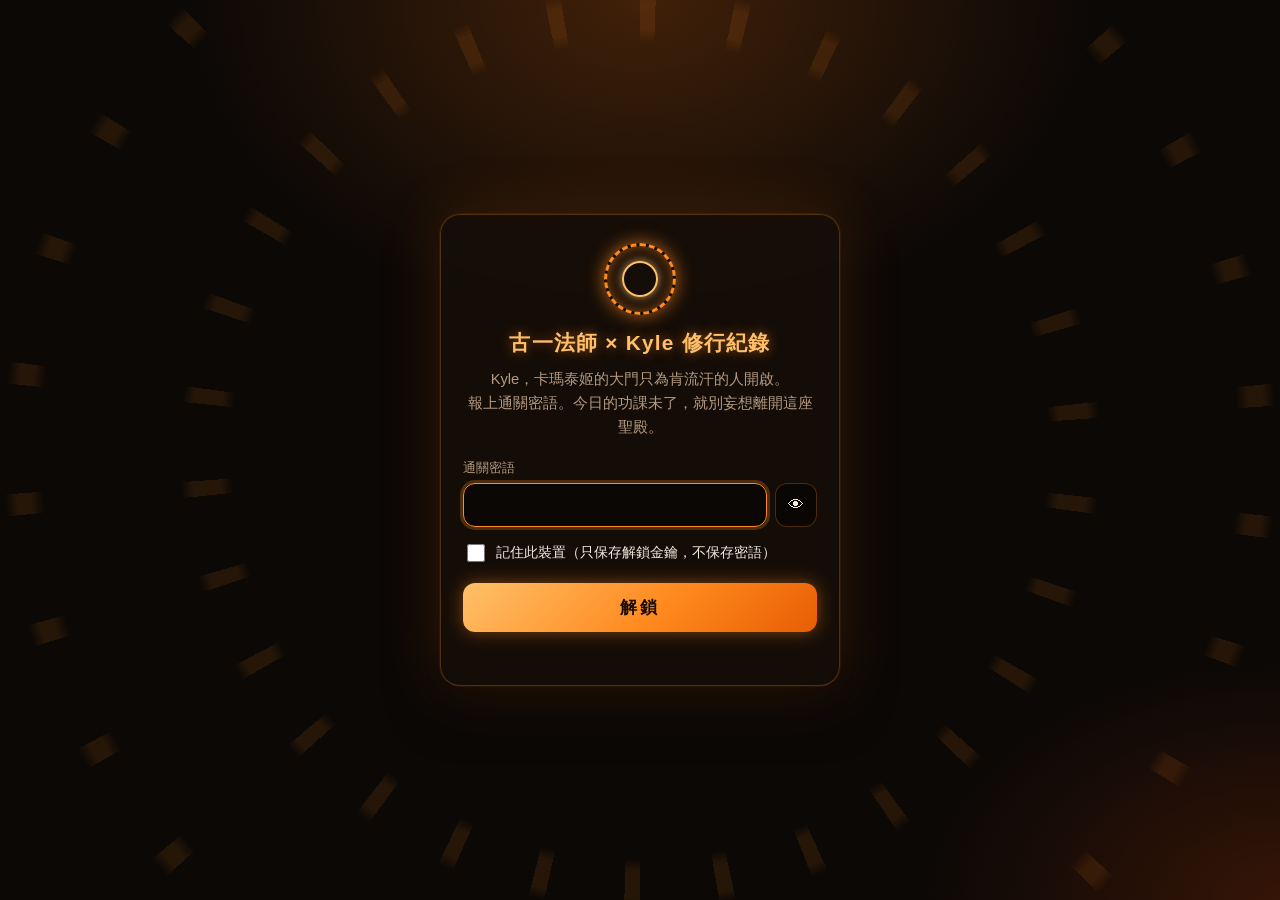
==== commit 4b4ba46d: "修行紀錄更新 Co-authored-by: Kyle Shen <kyle.shen616@gmail.com>" ====
--- a/index.html
+++ b/index.html
@@ -4,6 +4,7 @@
 <meta charset="utf-8">
 <meta name="viewport" content="width=device-width,initial-scale=1,viewport-fit=cover">
 <meta name="robots" content="noindex,nofollow">
+<meta name="referrer" content="no-referrer">
 <meta name="theme-color" content="#0b0806">
 <link rel="icon" href="data:image/svg+xml,%3Csvg xmlns=%22http://www.w3.org/2000/svg%22 viewBox=%220 0 100 100%22%3E%3Ccircle cx=%2250%22 cy=%2250%22 r=%2240%22 fill=%22none%22 stroke=%22%23ff8a1f%22 stroke-width=%228%22 stroke-dasharray=%2212 6%22/%3E%3Ccircle cx=%2250%22 cy=%2250%22 r=%2220%22 fill=%22none%22 stroke=%22%23ffc069%22 stroke-width=%225%22/%3E%3C/svg%3E">
 <title>古一法師 × Kyle 修行紀錄</title>
@@ -49,12 +50,11 @@
   <label class="rem"><input type="checkbox" id="rem"> 記住此裝置（只保存解鎖金鑰，不保存密語）</label>
   <button class="go" id="go" type="submit">解鎖</button>
   <div class="msg" id="msg" role="alert"></div>
-  <div class="foot">🔐 內容以 AES-256-GCM 加密；金鑰在你的瀏覽器中以 PBKDF2-SHA256（600,000 次）衍生，伺服器上只有密文。</div>
   <noscript><p class="msg">請啟用 JavaScript 以開啟此紀錄。</p></noscript>
 </form>
 <script>
 (function(){
-const P={"v": 1, "iter": 600000, "salt": "VadYoU9VaorrxLbRC9RJcw==", "iv": "wa6Os27A7haqaM84", "ct": "sCNEkAvwmDfbX/PrPbmQxYl1oeCfR6E2WXf3XhntgaX1Z/qBFWSfju6OSTXrIglyfhdRLrrzHwgWmqvv3dtSa11OhJRHOZv0zEjyt6BRcG1SYoBXS+CW24qAQjXoD/c7+EN2LtAqW834wxhLq5s6uQaraz/SDWOLjxCw3sZrGnVDamiuAWEgxN89wval3cViHOUO9fnNpBzhvVNVyAnlIKGsusLJcHANXCD50sK2byeGTirXqdjrkMyq0TZhLH+QveyvTD+WGbzf4NyMzxf0/8cPw0umnI4lCwhs+LxnNiQfN95ANdp0hoNpHB5GWd61T3NhmcpouxczdxCqQeS98t5C6KPbR6HIJ1edqbwJly47il0nqGgYHmgwj3NifdLnaRe5Vy1npeM6w4krhZoNtxUc8VrKJo7jK2opgrhrHfbm5M4Nwyr2q7lagmjYId/esV6gFTc082I/0jufcccfQ5W+SAZTYmEjQfkIc4gohQVIcBQm+3huBBwBUr+QD4HqoacbgDndtGu7g6zIx5ou3vC0xQwhAUHjAtMQyEUW4tNm2RjC3Q7INjiVAUpW4mkGy5JDFvza37vIojTqTnpJcu+yewL/WO0lxNbb5ElxCI7ppAGrfPpQLUIbD++YtS1oJpJxNbmDT/jHN3Cg1c19IZk1YIx9P0x8IYeGXPY2TazOt0bxKrWytWAtCJ8y/wz5iHtGsxcCXHTUnql/bZgwSylB8XtizOyAR/L9RTIRnGldP/0gyBLCwBUWS1I+hxGfCsAB7KCCTJjpvauJ8ytHBqyRN0Dpc/77hnjLqbgc99XMA+O3wpAEZeEYjp6YbxwMuZWEKvaVJVP7nD/i+mxHhobRk7PhWqmB+X+7IeWlhmnItnEw7NnQPduDbBRhywGNsw2OJkzA5Bk03Ya3emAIAHFVV18alOqkn5NZtsNmZlQRPGm7Jz1PY8yOYaw6sneuCBTDF4QjFAaQhPnDcy5ixjdpu1tJoABE3VhilKQJ/QN0wMjM+4c6jMwp5d2XEf2l3Y6s+DP6atzndMdeFpDH28RiWz/CTBWK7D75DSqKON1m7gTFV2xmk1zvbQAoCIsBZmpMMoJFVuyqEMiRBXmofOFq/27dOY/1xlocVv1jgy5iE7SMYO61AzmPqZAleRfRUGQC/e3sSI2KYGcbU7nzgAQmHg2X07wQWHNMSQKaCwQ/gRm31nLNYW/bE2UZpo6pmseTaP6r6yAO1MT8dkU4nEDcRkCvc7Dq0lvZQsxK/3lJHjpUdrRTmEi56dh7ApeLGsgTi+8wZoP0Q8yHQaTgGfK4mlNkaoYJCbHfgYj9qkG17oL+jW40RLkE/W1YzQ/uhheIoedeN1xpN+I12zJOTldTQsrl4ryps4kUX+iAQP/[base64]/1h7j5D+ak3tGRiqVaaNMQJlfXpRKHHROuJ9xWpgirodeRZftfsAxlh5dUjuHIvr1u0gwOzBG2x/+Fo4A6VBhdW/9Z0H5RzN5tjyXw7TPHfsnxN7+eAPM0Du/[base64]/hAzlS2p+dTaZPXWeA5mSpQx3CwrdNDeAzRvQ5cqHOCIW9ZKwmKfDOZ8lH7S6+T1dQ583c1SsutVTt2fmjVeSVYzzFJlNYYpGfD6NqEU1D5wzBiUxAWUf2aHUCSPhx/NxI9Z5NzvZ0xjEX5nVDYL37B7aZFAibMlpnB7yROQA+RsV6kcpDbJzdmqpkL1Qsrz7RPTt26Aeu0qkk0+TqDg9qb/OFQmdh4gjXwoNET0Lh3/bp3PirJTTSgByHdpzAdHFT0KEsctu9t7Q1F6pyX44QbcYdaQqy+aCxF8GCGa/S2PPqRLjQvp97VX+Pk21MLi3zq0CzevCAfajfhHT2F0SZuQA73g0MmXiSUZnHO0Y6zPpR0cCCZZNggHZ8zOjBEvOkPzmT6baiZ7/jIadeOh1JthtBELVQtV9IQ5xOBG/n5EM19+9q+7tjhmDhosQaRsc7b0qayLXkSbkECPpqE8fxkk39djAx02eN78uflHVlIyv6Jb4LjjxlRGnYUbCv+nIGGHISe4lCcNdLJCOU/K9lUsjZ9CYGkwlCX1yAkO2Lu1I16e2wbSuSg/9MnyojmrugbCPFPRUWfHKrDPMiY28we0U7SuIwG26EdigQGBUWKoczrT6P3EbsjW9PrTQ8tewm3LxZgj6NoQp8JHggfhAg4/j5/mz7oXJO7Qk/BMnGTdwgp5ftAT4TR4a59SWluhj1hKmp45HhrZ2s/dAFsjmhqx8AgYJaB40kFxBuCZfFli6UgCKpMXoP01YYjWEnGzu4Z+Qhq364i8PxVQ8p0Xq/8BTiRBCUQ9KNNowq2dope+bJm41kEyh8qgxDOwj3fL2Igwvm/7DSqXJTw1Rajf3lrv0gcyGG8Ftjqtc8Pz/[base64]/[base64]/X1e/Lw9SfxcY9yM6vsj3Ez5Q2lrM+UwBMeuZaGhxK/S1IzkRzB1/303KovLEUQNFXldvNzJ5hkXnhEo2dBGC1kuXU6cwSuFG5Imp7V+TqZ3drxsE3E8MibOOcHrhwVSe05RC7ZmAdc7eN/04ejpcNJRw+fKTnuNy4azZbRLo9s9Jbl2YW0h8x0VKJL2TW1OHWz68VPLgbjynKcmqfDNO83tfCGwoARrrXIcatN9jdj8+udjOA5rfmAXQSHi8kNsJcUND5PkZucb/JnNYd3NcT4WkoXnHLZNfWtaiF9Ejm8l3s34vztn7trB1a+ihYeePn79tp1WDPOrzeBTzV8uOd06OG/YX5jooZRQH3O84a0bVp8YwCQLaLv2aVvbyC47cWYXkypvgNV7HtuqCFY8z4ylfQEhBLN050W+53/nJnuI+NBysAvUpXxC1v2Sbz2ZbvWIojbSrtbLO22L9DcRMq+Cn1qziS8QXCNA8PYAfS7iCRFwXU040V3mtN/jXBzR8jRW+aCBtnLF2JIjFKaF2Yhpjg9g5Xl1jVc7XuhUKfsxM+uP33JF8nNQrMmfTI5WrOeUx3T43xCggONbhpASlHHv7MRu3uEnbmMp1NUVxuhFVDAr+ggmSq/9o2U+YSfCNoHZXtCLL1oq01wOSB7lBq/w83UQ1Z1I7zqtm5JRnTcoT5+wzjkvW7rhZbQZ5NW2QwODpbkhbspJFA5f/0oBE8hbyohLW3P5rUu1Mqpv+M9FYa8713RM5l7+x6KZoBYilBqDlTwKPC79b0Rh3YIOCxiT9xY+xvH4tveDRdgXWx5GyoZCvD5cxBe+waD5Hlcc91OS0Lqqq4+yLmn2j51xYSCA8O+bf0Wa7dvCq9RAZHNhiGhR54L++HEC+z42oIts3Q73Pf+/UTZHKO4nberyz7cj7ZB/[base64]/zXysH8eOBaUL7a4cEDEumAzfBqV7g8kqU9oajAqjp+y3wbmg5wewmsXUDcQn+9DRb+05YSvsDTIoRv8kto350/zU+C0HwOaPp0TK4kZeB1e0wN6f3z8Fac540suTseWLIhGsbwFFqy7P7kVUPubBRK88S7g41PtnYi0Idc7y3sjFrsWaiai2dZU0Tfl/PdKrjpUdb+SedWhp7d+EEWZiZ5ADuidBIOlstaXcBfjmGzeX3ZRXlVVC/1VpSXJKKsr2CxFafos7LBToWi+zOOMgNk0gcj0cAV8Tp6h65T6J6XjTFK9w7KwxxGculz+i335KS/S6RHvdR/Ar8IhgHEvW48OqRooR4pA0wr5OJ5rwwGHxBY6BMUCGtzpdpPCEtR6nIplz+hlTqa7/jWa6j9ygLw1aHecj7bRNLjns3eCyGIIGO+IedHSg46qRjYzbHgakN059jlzvXZ232UZa5egvGJsebIWPX+fXidqtcl0sQVPwVT7tjGnVKSRqlEege4CXBA3As+mwtOpm8kBz/ll9LPp+UYVkqMXFXf8m+W0ZX0gRuRITCAP9BafKb/x/JHfIlwbblykx1lbuqd5u2ptDddIrjFXPBPUe2y6GimflRebfRz+ts2/drV5mfS0Ek0W5XwGcNzR5JzwlaNiJ9D/[base64]/U+vWEJT5dYzLxVRE427CLbg3wxmLtpiYar3sKwIz1gzooupSFoApov+BFcMGVEQ2zUQXl3H5160PS7DfDJeYsmhsENzDxyjwTqybIxivswnQuyGx/EZACVuKdcBoj/P/Fo0RkLlENkipaEV9MSRjZ4ujxa/BO9QOdfUrcKBTn3iadEPaMLtfz6O3Btalh3zY16102KnOgj5T9ex3Z13WsyN8oU4WP1W1KioY5kuHlF7Fo/8C3y93ZR+PMWrb+Ooq1+Bhn4CjN+FpSPaSA1yux8YXtBHQ+RlFQyEON6et3Ga7+LHzNlvZanUp4d8iYGVX/[base64]/WOwcTQG3KHPjAkn/0SdMXVYITaEfwht2pX4E66h+yqKvZ4YUwf4vJXfYOPsxfL6aXO/gzd2cOQPxl10qazh+q20uEOTBlwT8wx3ma8+8DMa3nKv8sKTg9IFk9zemkkhOw06z7u9disqznM5qH8Ip2kaLDunOA7nLq7J3q3sfsN8fFvlVS11Pjsw1e3y7wu2ZjArtVC2mJxOZCBE9escb8JBmNe6ROf/FEwZPT0aOe7wHEJrlFe14n4LCDPu8djwjkU22/wxZsykSFj07SIXUWp3GAP3BjJf7MgI7WQuDqFHnnra7+qxenSxIiPsb0zBW7sCcqnZxZLfo1535s8LclB6JrvXCvG/ehSAugSwzSi0uXfaPTtfzOm3j7zRCyc+I++H6J7qdiN+amapUW7kSEfTo7oetTPgh89ukIbogeGVDclhr+0Z9q0R/fs1wrnBw/3DnbiHsjhyXlk7YM4pdWgD5hUut14Im1vBwt9PEFZmtsNzghI/MWkXvQ3EmtS8C+fKyMpo9v1dYs25+G1Ka4MlRn/OBZIXk/KoW0mKQBhMAD8Iy14J4kxgR1iGekhxfj5fV30SCygWxWtiXKMq8hS3Yol1fliIhkMeiwuYQTUvLc6RuaP3iU4YF8k0Llu431IuD+cYAdzftjgvg/qtfeIGlsw1Kx71cbpKZVjWHSHwbGu3mZXT2SvilX9HOZqG2vpVRi3H7Z2FSeDwl/E2ImHRWh2yapb5HOhmv96NKXTmImF/KxggLf7XcVv2kwhMx7zV0OyWOHPKbLoY51EGnjJfdDUg4e+/U4btF254B6CUWnRvC94POqSpV937qjUPGUtMvv3Wc4r/p/tAEvmz0OwVHJIo5zPo3JwcDm403jIvskLZlrosKQTy9F6CpQoXggcNWqcrVKtjMHUofNe4QpdHUZG4n6lEQG5FLTWrAnWeNxNsWOoybbC35AeGRwdIt0MSXhvLM46nGrSeHLM6GWsqCYAI9aA6Zj+N/RLQv3/dO6ral/9WmpIPhcrNWfjzINwIIWOH02fY1TbwI4f0uy7yEijRb67xznzkcWblg0UJgdE7r74aAXbFTlBiLMmRN0n7jPTIgh6i4YS8nXnT0TaPGcWO1LsGIpY2nbJBW73qJYOZ3kPlaTf9eaAhYpMpN0cEIxsMuozUfU5ms7KNme/2rtpseeDZ6bB/9iyoiJ3Uckr1yw/dyCm66dVo/AZDTShrjiY4VdNOWw6r+uHyD8oVsqXpFdI+1/1XTSuv2Cb4MiGjDAYPklwGcMhDIN7Bc8UowXNSqNhq4b42pSpTMf8ZWh5uQV/8Ic1FCySV7LexE+vjBAa2xjPlUO+vspMvoLScEvUlQW+QEeugOgJZmEqGb2uYwLlL2OiWDuFlrYCVJEU6FaocMs/e2URhoV8i2c49Sp2FOJQDzF1HuxHhngknh5RA2bXFZp+c89ILV1dis6jw6UPiEOOJsX7/eWmfFeGDP+Fu1t7zEUjX/PwB9ematv+y3kyz8WsgSL6VIEaqzGF9wJKpl1IOrMKSLxaDMJDgR7MHCgfiaNbzDkd/0OYozDlJlM1SWenYYnBBTun0i7+dr7sQMWsGVDsy2PQKHwzI/flC9hZjfpiPNSc5EOcZrgq+0IenhARqUjJF+rv3xden+5Fr0FgaiXoCNrC93pTJlDUqZlzs4o650Xj+rnQpE5zmJWDMNzEfdJlh/ktdw3JjaRQyezO2LzQ1cho6ZGTQSAin3StvXmwUMxfOYNmSOlcO4niVI6oYP+lovvSJyO0ywZ/NPI3x2pxpNAHsPYTZqPsbe60aqZG4qDkttUaHemUhk/fKhmP8DT4MRJP30KolOvIpgLTY/mrDrD10AQzADCr0yD+O2tMAJ77YiQgR+Dm6TVu7LTlebkQ8dfdDuUPN58f9S1Q9q4adGiCWVjsL0WCsb/N4Cill0kwUkHp4d9qqCtCEp37OckUxIneAkGoNjUnLzqlY0/LwXlbOst/3TuPA95w6+vbUBilazEmJtWGD9uusUsgtJFFbYUJgmgGyZZJvsazmxyd1gADWLjEYyoFbl29/VaOXN5DP1RYRur6F2xRfmbK43S43uSE3+rqIoZ6lIdCnkgmA50GdepCjBmC2dXJyguUo4WPyTRnCjoP78McsA9g0g/mwvAT++csJG1WnsBbN26XC+7GIuSM+pg9sc2cq9bCKbRJzjuWsBQ4ml0fZ/yk48MjMo9TTqN0RaMPFDosFE1fhajfExOyhy1Gb1T39lcLI35Es7mlgcUJZovBhakJOnzfm19PcbGfkUXfX6DLRZ4v9eHDy/o4rHlzp+4zpEYD9bTWPe45wXFWhAAI3oL57jSVSxntxKF+XUXdG29cUfz7nu0E67IPJb5WXueMDPaqYO7kK4PT7MNTw1eqHek9/[base64]/EEQXuGV7nNx0WQmfx3qeqOqbGwPKhm1+XKAkkdBjFCk4ApxBvriIBbFqIDeg2uyGCiCPt7D966c9oQ0BvTsLTQmWjOIC51IFOcDK+ZQvaE3oBz843OzzJoPaiFk8yvEIvMhDhHDlxvCpFuWLekYGiYOcweJF6aJ1LEA2w94lBFzJ/W6M1wtv9YMvp3mPF9CJXrKBKoOc8yYAW6gMnAHj5YaTdpCp/Qy+Ud2H8/zuQlBFrhZOc+wtIyDJ488s9adDmG9x37dr/c+JbS7kpXd6S3Ik/VZ5wjLiv8zLpVgzCLEej1ftabK9ehUUK8XHEWKGHV278S8MH9/hX6B+BKDkxaXKLWVJ0kVnzomPj0mv5XcgBNthzzV9xyTEmkbAFJV/DsH9fTHX14UYPfQS9sCdLnmlMHVCiYxuzE7Pq23f2//xuTOJvZSHuhBZuOwOPk2cAT0JaumdmMrMxOkRjaUdV/nyYGFX6POuteOIzM92c7trAWyza3IGpfUQ67wjd4WbvAO6ZhG3LzJetLWxyaFtG8uFe4sVWoyGp3ldkNk4afFtim5co4rKLF6zGP5cqOWcXh0Do5C/TNmKtj7DzFGzjIg6j7cZ35WuRnyD4Tl4TXWiXJjcoD1ObKmBIJVuiYf8f1giOAwsRxpca1GlGFh8T3/RMVT1vjGaQjYC3u08O3OQDygnXmkXwTNDMjNeCUF7F/oH8AVp68/7y2XbGqZeJyngc1vJ9x3BGX6Cj5bA3E3uBzCes85UoXqQphdZmSho/Lx8xWl1Z6s1XCZOHyFw+Yk2Di1vuoo2Qc3h8b9dNWcrebwISMJYWIi0Q2pqYufxS8fB5dSKe3GdkNuuVcrQS6a1DbH52Rsq/p43Stp1z4Rl3WamifYRIx7q6WLoXMPSNISUMpSGFofURV4lA8gGnBL/Vc+G+/l7IhnCs8d8jsCLtyMqhv+r90rWxAVTzojEy1+OnAWrKtW7XZI6pllmcLQ9ZrZ/9HHxgzWH5pYrFCE5C81s/nGDYMvdyVeQDUWJeSLaDmD/E4LMPWZC8yYmvgIpnq79KQsX92pAwTQ+j6N4qHc4CrXvbEpBSBeeCOjQ0YFGpj/[base64]/LyV54iX1yeCcAmu6xctucGXttGuceWdnglhMc3J5dKy+CQpcEvq871Vp+YUx2s2kgji0nZicjMkVxbl72W+HWWYQWPzGTsXzdsRGj/bns7s/g3k07xl22OM+RovneijVuNQ8uh00X7nYrFaL37PYb5WBB52ekBXxmdkzZxXItPxKBr3uf64Y5q6zzreXGwhISOTo70cq5DpDWhuVXja4DjrmgRM4L+mRYX3LfXRqB9Rj5rw5Rv2rkWlbn49psqz17nQ1OEBuazX0m1thDqv3PdS2Q+w8qcrSyA/BMJ0n0akA6Vq0F3LXV1SJ8ysQlqHfP4BTc83zDyXT/hDiaychFYNUkcCRjWZ7j55jS+ejStxLz4tqxnxluTdeUCWmH2O/BWEZJpCIFLI0EgQaOVgnK09UFp4h9/Sv7cJbBSokx3guiq9p91NWdr8q3W3yMTBKsRI9yfOITpJxdO1dWHxPk+0Ol4LZ+OZaNa/3FiY3DygtUgfmRYKDb70LhpQ9exIy2QKBiPX8ZnENg6q7sBuyc7JQvDjVKPEKJRUcguFZEGiaeSYq9hg8IQUq9oU6GefI3kV8Gb83c0p9FS1Zv1hKRP8L53b177yS/BvrGIsIy4ltC280T9uA72HtDKLskpyuJq9+VgDixC4M5CUxJoujMzNgIsl3qYF8Ql1vV7cNDJm1gsT7EF7OicStS28W/jdz6JsIyCfhGpsNveGLNLinaQucuJIy5a8VqHwfjD4VTi9ty6clNnlX0cZEoSwR8bMGFlMv/4+Ef57SYsbVepyvulczLsZn3BjxT3Q3B1bmKB1E/OaW1j1A1AMhjlMu2RnNi6afHXusI0VM4e4H7PpiimS5MksT7QJNnVqFGOkYEs0HP3NtQ8xnt/UN3nmF6XZ/+IKXk0SaTz16eUe48e6GDS9VSg5AUcxVUM5+qY4kQblqvfNbAe0EyiGU1WUODq8k7onzvieGYTUYHkzGs2Ax2SRQojJXcI1+W2l/1FeNnD4DhI5djE40afo8S2WZ3IIz9cB5fcXy2cElgW2/UJpkFQ57yyljaPM5Eu0hahvIodoLCKVVDCJ12hD2mUAZUvE/DBZ2h9Ddt3kdjuj3Du7zffxm3tpyFvHAFZczl4Paye4RZm0fYUwDrOEy2sT44WCfEkPMNVFRpeNxP8C0ZL1q15qBGOMSTzh3cWFu0L5JAjhlCpcV9u8FV+72Nl3FYIo5c6R8MiCNAvNensLTyanMLj9EhZ0/fuD7x+TKDo5qBoXnJifE5JZ38bdonZRvSYfRk6y9m0i51QzvTbauQpFTOstQV217haHgF0gklPZ1cO3dgdRVwxRTM64yNSCkEzQrhajW3+ZK1JIOK4tSKdKK24hAcOF4cDRq5HYBdJH9GGZ5e5NPaiqQNhU+cDbx48kUVs9SxVNQzmGQwTXJHFS/b/RqL35v34OrTDHQ0Ptz3g/9uajvS5HHPS1zaRz6vGJFy/CUL5GdFkpIcfF91dToH/TD7K5Q26w+KqHnfrmi7EvjTJGBWjKUUHj4cdbWEPGGZFEO1+YoHb+Fp146Jb2l4uVJ4zAPXCWihZTCHwpqeHNwWreuZwjWkwu4K/O/QwQF9aFanTea5x3iGuQuwFJykeVYeDZdXNiXXJm3rG2gyQ6qAE5fzXqtJM2HZSjmdXuenvqnOmZOq+m3WXwNlAwMp4K/[base64]/SnEchkesdlqFyc8sf/[base64]/[base64]/xVRC/9VvNUTjHRukNVIM8JVe8M1jrlauxeVIikMXCHhu93BH308Sy0y+TZ7ogCCAz0YAPtgwOYG7iyyEc2qn7gKzQYFDZh9I+nFtpAnQFz/FKw9JZqxqb1riFa5DG33fy389+8aGgGQZb7RLE0HtjRn+dE5DFvJQ/a+hTqMVv0AOdv2tLPcqWQ1GTMzfRKyvOtizRg4ZD7ChStAFUrobkO+mIxGlkX2PvSNVT1EOrvO7eI4bzCwJ5HvmNdDziidAZDiK7W0LEPqy9SBg+8nmnOeb/kLrsQmbEuYkwg2AqzdIBnoACrMpUZ6rC6U2Zb3t6MQ+QiVs8ip13urCvnAzxOvTTEkdfYb5/iAystc/wKjYOlG7Qlr5ktbs4RyVDkIm9oSzSstobRDlegLtp5/NKLChMqtZQShJrk6ggVxu18jN9k9qJmKSuzA47qdS4j7uFR7HmzjeJncQFUvF5YmdZe7TcRCCwpyRsxKwsic0Wj7M1UBIsDS+XRj/P0kMW6qKvz57HM1od/DiOynKV0QojY7tlK3Kz5RMzBL46lgXWGXrExu0kY/sofQDZydBvSqQ2esWDaYho8SZe001Ff1aXEBs/9mtcWKi8UIJ4ARCXRbgjmfwKAS+MAXvZXslhdT8epNsAon1m7TqCkBLGHKMQYzi6/Po5l3Yfgd5j74UXEJK6q0gzLgY4NkHj/UzBcL1n57YAsG2R6+DVyJZSKXmgNJgt8iVC6SYxFFlVXGTPQs/Ae23XfK5FYZY6eAKKs+0LHU2S5hgObDPrcFSZSpUQSvX8vdiA3Yxhi7RT3SGaXehguaE3OJKBbqiUxP9MpEUmOG4fEGLJwwry5ESSTia9NGQQwmMnzNq5ru2DgGsMKnXT5DT9OFFIz0NoBpyuHNUBI/I5Bsepe2jr6QSw6fZn0ATb/gHWIQ6/vnrsPUEc+wAFqV6R5IXw/HX4bAhwjfCNcsNA8E4vDy9S00kH2mqy/hioF3W57wg3EJTs4xKJXw1HF/eQ7yQGnGLITUa/dXZ+Wq/1kppjGtc4SbU2Uk8xHxBuRfXtb/Re2b74soMObs7m96Wq5Kp4QSYwR4ABiUmOkX7kAOkxakfYgH7MFvfObjxBtMLcotwA2MgtK+n1x8uzshE8ns4GKvq9FGxkIUsAZAlTHN27UPVCvokVllbTLg1NZNJZhsMXzA0JRN3PyHYtirCSH4bgcMYV/E6xrMcZACkjFBYcsxMg4OmxSzb1SIbvrrjyUQtL0yS/wHq2/nbyuRnPnbQeS0BXtfXDjSeZDaKDxhfdIkwiqzm2xCpS6eHipG+iTlAArvdOTPQQ/ZM9hMZviZWw/oZFEFp52Zv6Dpd0/PC9Hpybh3Q/aSvJ6egweTYXOQeduXTVMPqvUFVLQ+LeXw+fnsOUJtCbOOvb7MJW7KkBQ3ibATV45EV9yxPmtt0fUtlVFA4+4sxzVEY4QLPSMCxlimkSSztJqk/hxJcIiqux8cFFuwjrr4UyxR3qEvAfvnfH/GOEsJnb8aRsaLv/qyBzRCrN+/o6jY4PX+p8Tc3jwr8PMhBCGcihYhL1wz1izx02jaMf4z0VMqetNxCfCRw7gmvoEkJGdfirO2XZtZyYVsXQdK3voe3HWTtqNPsa5/8Qvlja+NUBMfk8dWzBB8wyXqoGYW44mxcUUE1bEP4kfvKTyiEHcGVibIyZi2WfnKZ/[base64]/7iBB8p6ND7GSfVD9HL4v2K96KuPhfi3c2tZOAL4kGEa/Li2tgfK5YG6g7mqbvsrAZbOXAZyQpvu/[base64]/[base64]/+RKyt8kFtK2nW/409fwVwAQt/8iNF9UwWYaaxPVI5OJmjWlaEs3RQceXZkEaxQwmDTgb2kK+Y9rgp+KIJBLSJFGNS0dRhNZa2WsmR88ZtdgFuyFLEX4I30qgly0roKi9Hz1JNd8f5RqWIumYjV9Q0Pk2snxJRwfiRb/20cp9DV8Biq9oa/mbuNoXPv3t+XwDMl4w2tT56ZFNhgbHR2jY5050kxLs7pm9QeQflf7OWVXo6oeRphKjj/UffZWFMSBESMWU8qo39U4RCG+QzDSE/Oqr+XqToDi2pdAhez1jDKxaUaTho3bbvlABzM9B3zNGn6YHI4X7e5DZRKzJ9BYv+kg6usxJzVyGEfhxlMfMljfqGmoIN5R5voAuZH3ANTxGhQcHK2RY9ZOE0dr36PSyqC7B9lMoiYK26Uh7zUfh5Oxd6syaMYCH+Kzg/BgjYQm1fsVmMeQX/spXLRQ7424+28oGkrtiISOI6hFYNK57wgXB4ge4k9x9DYNmgEZJx7ljjYEEI1FAUnJ1HiHcVGxjtB/za+WW4Yb0nmiWxWpFbAGXGta6mYA/GZd9uK3QNX9/qGhB5NXinko1/iuT5SDdZrJfjQCNcnNsWShFOILOPZ/9vuYIUEvvZRiMEmWq6FngtLSASAD+mcUpMdFOJsBIkg3LNx0u/hwrDeWBOdkayrjNM2LsVnihVMBKFrR4phooEX3TAxA1SJ5XGmHua16c2UmXPZnlPNl0QDbCuZ+DXvi0FmcOcH7kAAFNJDa+qZLK/9SBx5qV5pzZqoZIPXFr3E/DOC9dnngQiALyDWysqF0C3lIANU2aiv/[base64]/k6L39blxgQ/DrNPxa97VTzz3qFdtHl9V4nspTg4pm9QkQjWF8GnjgSn1c2O5jkFjkfVEKf64mFV6OfD8oAMylyoLUon9ig/iQDoOSRagQJzPOPvqfIuwsQgJpVhUPTmQgyIXreGp93oYwUr8BC9a0sj7z+kCWow7IXRsU0XoapE+iQplxOawNDE/[base64]/YHwtHrqhhhVvHSu8CD5s+wRcw7aiZO695tRmkWinKiITwI/xGlkMz/RbU+HHprRor46MEWnK8hJ3uvvOROwrT+VLuch03dIvOohrEQn7sdMOhCRNN6joOK8JPFQeU0dCnbPBdxNDWPBmW4P6YSxd53f2d2K7EtFY4EUnJ6ghJW+iGYD7e+zc/jKpQ60Z4HLjQmVMUvBT2enfrv+xqmi29jd+l1gjvVHI8P7pKivHQBe7SDk5KIjajZRpAXCN3GvbzDapMRipDvu/6T9DPdhIOwlcMQzvRXPY/dlIWK47tLW1N3WIbKZgfy2iYeWVJ5E7MGeKU+MVb+DLPAmMGsn6xa5tS0PDVIqfHCKgjKLyxk9i+8I2FydbuXdmgga89Dkjj6WX2J7CJany8l2Ih/+LUaj4Yvvq5rSIJxXj4VWc8VG0/DBiTsxss04rJo3nvJDBqFCAb5lrpH3MTY0bCzuxxE29eVOPmpfQqWghT+8b/ozMBPY1gkDWtdFTlE4zsmjdVqk2h/fv+kb8ur4dKX1o4FO+CbWM0lUkbQbfCnkyK12P4DmvSe/[base64]/QE0394zgC8YoNCdT76XgjUEzLoLHEj8cme+h3x1DbqCU8AZsY1x2LE9shgQnXh4NuYsbq/knMZaRPJZq1G2k1gMEHq8qkkxz0dv7hSFOTkEXcJkCudWu4lS/X1g7VIENrRKGaaU+A99mOKQ5FhKWVriLVrlrjsxS5r6XJMyvg8XZISuE2NN46L/jO24lWhp+zaFHYRsZnIsRDGjsOqaNKbW0d8z8kGmCIpy5z2ywq9lfWCbmyUB0kLmDHfg71YwHOl4nIabZVHF/ywkoCAJP2FkvjvDoWgXSHMNmHm5HU4th5nIh4eEI/iCJKeVDwboLKMv/GI3qcgGpL5tn4ZIO7cPD0zB0qDPxM9LOH6MAXgmOR0mRz5I5+3ROjTAIBKXC8yUMZ2m+mqp+V17e/n0G3tTiHh0ssLq3t7qfPU3MpMlMOU7ECmNjD5hJ+790vsZF0EZuTCUzZQFUoHjnjTv4GsKm2mAtt2av59kTHsTm8Iiz/yvEjAGdGdyCg0WOptJUOVgil1BbnUJiQdOfRKWHxddgD70wcv/y0KSNNT0rDybrFNCv+L+NAeSJyxZDQClBRCCTPmB07zT59wv8vkgYTfuA0SqXML/CmcrYTSMZH6E2dOD2r5D400XsVgbV5bmIgOvdWdPNugS7IuD/Nr71rUpzzPiOXRRKubod9+Bo94pIIM3SsSt1LXNDF+Y0DQcl0uTHq6tKLEWIQ9lYvLoaCCQT6e6dAkzhShjP6U1hz4nPUNJlnLY0miNbsBQikeV4Qx3foZLQ5ad7fpLOajr9+LQ6nY/[base64]/uH9FYQd9huv+LwkexGIf5oqrLCP/lqnVjk5CIkigQ9fmgmvVGOYtyHT5M6JZUnKJBKaIfG9wz3qvZ4PGi1nqAYt4uHCQam99ZWCLDpp5gVmzfkK+H5r0zVP7KLqXG1nopjHl7WMFBjTkF+v/HkLxPTYlEtIYJDujVAC5AS0bR5SUAYg9wxww82cvLYUBhZ8+J6/C+2h8LXtM/umFhkmo2ItJct6mopwfcom22dZIiFJY5naaWfqvHLAJvaCwCrrBtWECvLbLFNcgRu49RCo37PgY5EtOqg3N/Wz9hToGWQBB6Lh90mRTzX8yTmx04aYaPQn9pk4mzrCrTDJfdnuX4pXvhoMy/McATcwXdlsfb5Fxas2tdQgJiUz8JFhVOgnh/SMN2xJ9LPBEjL253rbw+zYu/rs1YF6amL0K9pUOZtH1qjWCC1EqMvP2SoXW5zQ82B5AMS5q9de5Qd8V7yf3v9dinvF1Dob49tn85TSYIqJDqSfdntU3o4+JPznqnUG16hBFyKp+ZiZEF0oUj/5y2x4kIyJ7ExFE1GQKU7hAvw5GLIZTeiII8NVY7RuzPxnbStZLLkAKWgWRaNfdskTTHQi3jMkHEg502BaL/sGNluUkzgN8xpDv4fkj84bh3jqFveuETbPnGZoLhLZQ6pHiqqPouWw7BhHNR0EojkcAtIS5UEiFHdoJY3xnLECSQbUd8oyEUUYiHzAg1VQQROXjIIY5HZ4dUpRF8Zhh8FTFXgttTmUxN+hmqgwlh0uq7F9F7zhW2H/kUL+lX3zigmIvpNV1ulI/gGZiPDwBfzkygJXDRh64dOSJIsfc1kcwVTXNVkRjPGDDsDU52JIA2jUA8NG+dKSHZG9nbAUZofH2MC1iurG+LyUFSpu98pQw60OraAVl9kb9Mxb9sMyoFFIoxsCxtn7eCazso8hRBH+zBfAITgjbHW9/dOcUrYABS/OTwdBlMdQJWd5+uIPk2yf8ZLoKPFDL8aLGfUuqhnjgA6k6bsw/aAj6/SmjxrgMuCJcA9YkLCBZAFWUecAREvcUB9msjOBZgYUobX72vmHdm3l5BGWBcIXRC/pIxo/bSAD9iVqlzL9+55UB3M3JibZRBoObEWelxSTxT2cSUCx7eGAXPj+abnM9hPwu/setqRo57bM6xPMDeLR3ELGeHInJkjZChW42FXOWt/TCEQys4rPNIgDX7Dc+TQGaAwla9+zzfHppZ6k5DiYeReWoo55oXSmvh6IJQVF7Yo+AvS6adV52cZ09vLihnZ5MYWS6brL+65AHCgaZS/tawX0w10JWAtNCM/jf7D4jayji8Iub6sVh2M8Fxda/[base64]/gHR3wbXehkUqde2HrOpOGoiCGDPyBngyt3A+wZmSf1+e1nqTgwL9ogdqhTXw8Mv+leu/UxQOV9fJcbj28JUJ7e+odf7BJqEIFVV/Oi6w/nNdpTFmSEZMBlriv7ablJnmCHD1RBIp8CdHdcgc6ZIo89TAk9AuTTSn0DvM+jpPo7wS84PZFbgpm8qRTKPLfD3S1Fia3Vfde5nfdb4jrf7V2grxjWasIb3C5Pcig8PS9wruAea8B9/QfIJc47U9Rofhrykma6ftk2e+Wcg1S42IxDU3EMQMJv8Yl+Mzc1y0GmRqxlV+Cyfi3V04vhELB8JBfrTNP3w3nXdP0rCS/J0WcrMUwVax3azCqWeyZwaHyXh7dn5j4kDWlj0fehsNdAZSRADf0GBNwUicMjDMNbBv/Mk6Ro60q9EgLowJVmu7yPROfGLNWA3wbrwIoPZ3Q93Ce5Tgbx5SxktVfc4wul3sJi/HAwEcXx00lw73dmHDhT3foTu6tL1ziqIjhJT8V7UbptSVOpHlglbaQ2fXCr9mT/86B1nML+18C1Jv6vx8oS6jMma+zavxh2cyIHpePgXThhasQfRYEemlbGWPtwiFO2vQa9saB6JNNoSibEomqxv9n3PqTGJE8KVVAabYcMYub9K+sVrw7PFEg2AYxgTSPux0NjTARK5n9QqaSb9HHssNPHoE+u/qM6kqXB8+Ragw+WE7wRjQ4dVIxy/u6BSTD8DtvG6Pm5+m9fifqyqRpLkBOUNt4sckDoBC3r2a4lpnEJvWeFH8M7mzXf5Ven4eFyMwGZ17pfKu+XBr+Gs64lvH1ILQhmXeAgUpLuZ+B2OzxLtHAQBH34l8VYRiAAMrOVM/cBY+EJ9DhOrmBokeRNca0EfogNipCDomb/kRN6xDxxSNr+8GqPoUxGd6+cEmDxJGb89ijVuL0HV2GKL2mibnRxzFVhhLEhFax/iZDhc5EUZutD1OS7NJeBFWB8kgz8veCmACLuftX2rBKdwVBK0233voldy0+tw224vEDr293lHKXFjlqd3ialFRsc7EwjiMeQBbh7Tp4Ly1cMtFmQjnirUBXwayvlK+2+OOX8lBYLBZk1RcWM3h2FQzr4cF3o3t0V4XsAevJg8bi5ORCtJ3ZbehtWUJkEp/VuBWon44H2+j/HRpSGiZ+Tpz4tr0awVOnxvdLv/2JCWAsGVZuhjNtZh1KpkJKpiJB3Oe2YuUc+YBmMbqY4Onu7MuT+M+DAmhprDuOwJ9P0PCR7z9FhQea/uGnTlxASUYWiUPVcDQlGTFkGFArj4LgU+z9hLZ0eeQ2TsxpEMg7swZCsYRa1TiHaCy3pLi1S6lR29jHsC6Njg91tIGIQdf1eI/0vBrCNsVuSH89/W2bkJ2wOW2VxlEDALDlE81WYdRIrGgiRujiBb9HxHXSUwi+jEHDuTzwGajNs3jsk9VBpWnC7wZXd7KEHqgRafDRQ6zEaFbQaJNptNsC5dpme58EgHkculglTmt5I/WItjFOJwwBq2ZOHw4FuE7uM5cykpvWt7GWpPu8jp/hLIP/H85BjHsYAApcMjW4D+W80XHZ1PR+ZfiBsX0b5NHvMDNuPzKCIlChC4+Omt6brhAsAusRV5fLzYHskfXmqzloZ+omn6tIwdaHWkuB6TKTK1dQJeNqbRIMsfIoaKx481uZ3OsbEDXTKtsDgkbkima01WZRtMCfzzc+ANSgb1RIgUei/fdBQ2UgmsXKJicki3FxiVd1pxZYJQxpOIiCUIbK9EiV/fkTm4GuBA3y4/bPOB28fSOh+2Udr14Bb7o337sGCkuxBQsk+QZpOx0MECreT5zl8GTBVTK7ODdhVd+BnB1Abj2FVDgv9+WHYF33CziagPKyD9bAaDA1laefG0uRptD7FZqAF5bSo/+uZ4iP2bO3m9qlPTTkUOegp5kJkH1gXFui2KDn4hLnvIExi2jOOjAa5dJASKLCJ6gXtU+sJmlDrgGj9o4U+Ht+bnJz2YB2S2QD8+5Byc71YE6plaNd4+wVU8LWYvjyyoifLwRPTs3UjaBM1eRXt7hlkSrCmMsNVKoqw/aTJv1zbQf00Or0N5I2U2SSnh6WrcFuWeKn7zLgGALgg9C5WKrQzP8hDi3TkQczHTSuDkXUD8Err6dfdTalkl27zl7FCfh9RQxQdD73wlb/yWD53buGJ1E2srsLWeMW/3tJFgdKKBtzlZsm2RGA7TcPnra7FEtLXERRYzd8ETSiwdx4dLd0O5Qa0YcjUppVwgeyHwmuGp88eHBZLMzoBteX1+pe5xMp5H00mvMU12lcvOg9Lr2tWbBoFb3gvB5EOZyeOtDWzme17BKoL/y2sPp3lVebqH05CL8QYsczpue8mSoYCpHGyOP0pJpRBgkR8ds8XG+6L+ptiVc9/[base64]/YuS2xt0dibANt+ABk6capEBkoWCYE7pKnQp+8dudQMF1gtM3u2lAmx8boD8JYK/6hjrfVL6v2RAhnoxCmlm9N2oztYJa4roHQBIocGwRLq+dNXtLB27Chu0mNcSXUG6sPH6qFMXML46SfZMJJeCkhMZkks94XLcu5jjn3sh+5SEBLRI6DOmcoLDglDrVrf/uM1wul3AIrrjUUZt1Hh6tiHajys7nJeb63zkY9udNz/6+EIyI9YcUMJ0Du2X+u3bawDVrOsweXSz5wP+jQIFsI8yMRwLCSYYqbH/jntHEnVkOUfe4GXMxR4UIvMHi8dGEOfzku3Z+j+4+L0OOg8iZ9urgE1rs5qDNROxZ8x96w7RlCyEcWM21QXjlj3pIFWEdMXWbN6SDezUP1NZ4V/DM/3YUrLXiDXXcK6XU7/8PqntwTMLqMH8MNCQC1WrL3FdPKcslA2YwU66+a4F7pDVt+BTMk7CFfXrS+RibKIR840tjccVlDD4DOcs78eqV/bj/DaLLxtFcim63bal+fdHv9sK9EVF4tbuYqpHBvDrQ0tbASrvQwChjVV+vjb+qGM4DWnQQzizKAngRVtSZQPqKMBGfdzc5bZlOqUjuvtG4TkWAlV3xWIHmrAKnjl9kTLY9vlogC3Oby4G2qujKsHeRr/WVUq6YGBK20BBJsVyuoLt7SR4pobRpC0gb5RzX90EicNyrHM62UvGcvSD4xy7bkhrK4gqfxjwRswnWPC0RCJy//NPekzP1jms5c5aWCaKD9Xh0XgC8VoxKQUbNp5FpXSiwgaIuUzRX1vecUnatsreiIONmYI2WuVNj15eKtM5cIxId0wQTGgK0XJfZD0zgTJLMYvkmvFFTbRGmQsgA5Thj/kQRmR/S0Q8vPrUZtIA693LrB9kxqRE2rihFgBBaKrGyBm1m8DYq6hvWJGJWC56MSSN6grkzrWTfeseaVwBZUXJHjEpgrGu2tJ1rgEtJDaDQw254Y79V6IzBdCdfUTi17C/bu9efnPgYc0C+juJos3g7kh/SgHVvS90s+TTgADrgVjfuPvkI/vRcaBQxsld14HpUawWE7qsnnUFkkQqEca7aWds1EKfmp+3kFfP7NSIg4IqU/x3aJfb4eOHjoCZM/Tn9T4zZE/Wl82VPlmh1txCYmwgvhH4Vlg7Wrccgair/pGd+xaVAHdJvzpJyXf2voabCYo2obZogHk7SMgYfSJ1VE/4uatGyqCM303/8cIxpkXJJV2hU2EZ5DOqA8G3M5hR0a6GYoqIpY+FBj3f/PVwZGy17XAdOZvQ31hKYBNhqrl39QxZxb8lSl786+cqn4nmAmJci62xe6PD1jrilPn9EKLM5h+CdTS0iyJ25Pr0kkwxyjABXLLLpVoEkGWu4VYAuXTkYWU11vw871bs1TCJdyNO4YI9uCDq+XQt6hBybveGOZizUiI7jD1nQiaryQGSluQ/udM7BtzSBB2AROVcetn5yh4J5c2u0p4f4OQYi9SDCnDiqAcLndMbBFn4ysRyX4Nv5amRW8xwqUr02fs7IavkDl2pcUjIxBoDGfgNzbHWqP01bs5055MlzmpC/NXXYHbG83/oRtHGF+b4S9pinwgV4QWeYzepX/kp47xUyUtbxlXaC0KOUQrxWSMPq3sp2pLos1ml7Qo2JcbQs/BberkFdsozP6XkUrP8DbVj70qvPevOLCcBigJ+MikbpnVdGU6EEGp6P3xDjVL110Sqfd1yBPlJ46HYxQQJ58awNZPqo27JKx3yvT/N+0g2qs95xipsbdAD1vzq7plke/WXu8n20TUXDAMoQvOydyciE/vq+z+X2Ipl50lmVCHe+Ayg69RgrPzYwWqrcDbSpGXs1NoVhXDavf52hFIWLeRZHwMjMvSYC05uX00LnoH5OKC+cbdMWIf/LR9eGnCM/3E6mwhhyb6cOY7A9VwsThK9zhNSHsBfNORpfDNiJJISppI+KZzIJVC5g2qNKd1DKzlEuGRpi4Zu/J/9NHN2bShpGy5Yi1Ywo/uE2Nmg3yDMnBtSZhwXsg6JXZafGiNMxBdgMxjtcH2Cd4+BhshjRGiUHPSkGX1CJOue+eqo/RZRnD4ypJBnjMPdLgSQesZsrBIxraMeHuvfOYOc8xjbST6xq+Lt1TTgm6RU80mWICkIMOjQaGnilOiM9oBScDhNNIDjKto46rx0Nux9X0vBHYnzgzeB5w48yYCqESe/p2xjXci9Lt6Lvg3nIotqVRgzR1eW+sCofe/QRFDUqinQeOO2W4q7Vi5kDEYIeFwmsaUjZ8o1n1soRxJdXYbf+fCazpjQnyQswUYfH1Cjxad36TP09wiR8zy0W8+y3+HlTgb82JscZSIj//NMxfPGNxSryFgV/LIMlSm9AEA6Ytgjoay4fUmbgUxEV2t77rw+122hx0NYXotC7qJZRigDU8zDiLsPqTPm+teZMwDsvnH1W8XCdjR7hjopep53btzn+Aj8f9SzKEV+g3EDus93AsoYfC7ZciKVIrvsnr0yj7vNHQNxMgXA+RW/+BbLPxc9VWG0VNak0F1qCdjjYDIazy3b87Y89mnbZBpJIej9d7QtQ2EeTAoBXKjDCu/CjysbOCyzzkyr/SAMNP7CWpKjqrtJGqTdwRiGK912EM8fw5Bs0aHO4GaCqWcVv4hZV+gvD0M+4wReo/TfLBFW1xEkOxreGeHf2HQcDcHXokzCfmGqPgGYtIN2FKSHqajGe+iqJzwyUTE7fEEHCpWybqzgBYRG9mlIvzcnK0KAeBq85PccICWZLoYpR+GI7Tj0seFvaZEf221dYV3gTp4vKq7CuHQuVRPBUQxgy7aXqISIXuxOhgB1u9j1WWyy/EcoCGy7tIiC9fSSMHcPRmlXQwoB88p093VArM8e2h4embogD7ydrroDADfgm91HW36t1r+qOppePGIvm/OHgbSAU35vQ71UPKIvrtN4elq5WsDvaVwWSqvGsWSb0cDHwj3wAH40Wrf4GMWPK4qstd2POO22Y8aNr+EIPKcaOHE9Jhi9IaaFPML4Al5/mcJBKIAAbyH0REnhD+DPxskCEW+gc1Q1l57ZnmpI03XlAKTdQwqP7hILaSu6EiNTtDJBuDUO4GDPdS0Qv33lK9rTZLSvH0rt/kfw0cIWo5vfybsVZHS5K3fON8LnlmR71VAw/eVTbcc/8s+VaiTVtaxA70yh7VWk/qxxCJWUK/lGASUVU8gMgHzBzgZS+ikVW3G4QHFp1ku7EAOTrV1vdWqqt+i54ynUB3DAXrgUJa6beL0mH2lyu1k8jUJY3YlbSBpPyd+KwRqk2ybHhXaRuuJJ/b0O6WDh1dX8Wgri/[base64]/ygpbgIPjle97xWwKH5T9Mzbv7ZYNHoApPvsf7mfeefb8JKQuvcUEKtsZ6cP03Dhl+/lu4rfJtkdD0u4jInR05WlUmMXFmwDkI7Fpx5WrIt0yRCTAF4Dhwr+2FJYFl9DJJGmSiB2MfbQjh8WOkwK73JzfcyYsWiauk5AZrsbCaltaZyRCZomZTmohqPyMQ6YIsVOONbpGTF2LHySCqZo4Zm7E2ZLvH7KHYDTWMhM5iI8KSXII83y0GWH0v8lt4ZKzGgGIfGv/a1M5CerOTIJogMrwl0A/rbCld3d/TWxfCT2DZqeeY29f1D35BRHIFiKbwMFLQvInLvOvq76frJJGIXdRaYDYQKClQsw8F2JZd7RRTVBo3o6wtcO9FZVoclZLSfNv0bMKHEMawEI2iL5Lqa2c3lqtFuDII0p//6UbDjE4QeYatBz4MkzrJe9pki+rTsvZQysNSuarKzlLBGJx391MyGmtquHp3NqarTk3tiA7mcLaK5vcHZdgMkzeXNco2NgR/qcvC4kmA0VJBVix0pcJmWGGWnOsoGyfbDeUmM6tbWS93RqfOR94dTCEXemWSOkCeln0WmBvD5IuWQVyqNFU9CuOrH/CPG6ZaMPS46tx0zQCNEtgBq7+4RBaVnrPRofBqodcOZRnRXTuXg1bDKW+Iuh6UwyZ8+KRW+l3qoZgmX0A2E/ISpSuzHOrSqtgn6oejQhuZiJke8S/4cCEccFCuPiclqOkE6F4H/yc2UeNpB6rk03y3/F/Tf0eiA1zV31+I1Asc0verpanGEPDTSh0Da4gWYzrLSxiCtwAUETzRbqGRA8WlwY2IuJ2/WJGtrBDuaDk5kVS2pwjAjHzlEge+04zl38bk2/JvYOz0ASkhVZOvOzSWCikX5f21+1rsqdyRIbGZYBiWg/bl7GWhXFQp3KjdGqbyc1wMNuyzBClyR9fQKMTW7DJoXiGaESfQyDhQewFwwEA9/ZMCmOxkRQ5eDCEJXDAd0SjzuhAmFC64vDwDwX47cZGXVnTVYgQ6EBhKpefouPwFRj8QzpnYPLTFdXgRBynn0HfDi87VovSHnPHf8sMHHFuCLr+W0zMPb7mDXZjAUfIu3hy/kEHiCYactNqWReYcninZZb7/RBNvtBVcxMcYHcq3kPY3MADG2fjZL5jb2xFAD+K0Ioi3cKgrMUzjzBgRR7cI+ksU46927eS0z9SOtewPJZEfhkEEkCUf58zNVpqPpauVnaDbqUk9AZfx1h/wMC3LFNuWrZBsY07ZJmgUB/rj/skQThPIIkOH501K4/y5Dc+8gbrKCnzheLJ0yQnxuojqQomdKs4kBMEVg080nCZEEQZKRBipVlWmIraOMEQYnchgKxJ0nZVDlP2Mm+JSPZaA2aliXPeFm7nBBkeRIWAqkbqlkdVBxhN0ntRN8TMO/E4aQ52oimfKdwUO9LN885Kjbus9sEEMZcrnn8dAwEFbtZgZcMCD7x6Hr3vq/Jx7OjczEAosTzJc5/UmG2C6/uUiSUsfVayPlN6N2h03rrJCtNzKsZsS4mggNNqyTScGYZGZuhSnJRQ4EfNZXBNBGSBg3bHL4rRmiCwmTDKXCNW9x01kVrieHlQlgmY5AoasIQnS/+r2c447FmuQ61c1wQb+Eq/bZspCWkjUwRVOH5FRzRt7zgOC3c5tlDlUrMiuqTehUEuDCK4dlY3e3l6gO6XYd0K7WbQCrHnBXxLE1RmNTjmliNIzPS619ltcjN/c9qNFcjatNGkw4cZ6PLDyHt1yJe69tWVAG7D064pU4L4whBl23b6lDjdnyxvKiiWtoSPad8nqiivlHUiZ0ZZt/t7URCDt8Kez/mE6w8rtp9CQ2E6X09Cez3vAuILaMYXsMeYdHRCb8/c+Mwqw6j7oMo6Ol9xVjUAe8Y+AsvEhyWp3TrAxa0jouwClrkLxprcf5Z0Lx9m4OhkbSplluriI65InHETJ13CrUHo7O/yQCcRWvDoSeOppIOn1xV0HiJ9QnWW3Acrsj/Zd4sxWR7H90NklJ3wDhcsfRHhqnwzmoh3IDX1ADKVXcQmrOXmL2ja3kimVHhMKmlfU76VCV0jmpIjenNQ9UyCqILUMALWSC0kqY7Bo9V5wyC5b3pmGoudCExuwZIbnKUmfI36tDA58FkOMvsljd+sVfXfIwTUxUP/NQB7O7CaXwe8F2czpo6rXvkVSd/d2nzF/zwRSIUhYtdEa5fM1sJNDLYR709H741rZD4g+xi+UrbR+zjetSt5stMz2fJA2LB5ntMLCAIQ4Q6P2+8JuT4EzTmnIsKlxPjFq6tdmWnQ4eUg41TpusFmKj/em76OT7tryH+3sisQQnjUULE7BUwod+FzS4x0/KeaD/oDxOe7d3h+o2tolEpmnfgJA9Ou/T3ECtR4G6NRH2kaELGBWrcoQ7rpAgb8CY5K/sN9psghEJUdUiQyEYhn64PiFoCAyXOJSBZrKlZjWNWnu4AWAkXpJnrifYba8g2CxYvYJR7DeMd6e/SjXUsNOKO0obpGoCQmZBcfa9fuoBeOOPnEDTFhqCGzD2hQFzoJURR1W6/vpPodUjyoQE48kQZyHfQKh4/7DotUEumVfmFV+7dMQVN8BR4hK6wqs8uY+7S/eHfxc0WLo9eRVwYh2X/FvqLK6rxDsfIQpZvwdYtPMG5dd5JxtJFncIxo7X1cLlFvJNo6r+AE4pQA/+ZXvPo1qO5VjBXpaazY1gvZ9GA7FUh6IVoHSJMP7LRHlOpTC0H+TuRSEqkiSiA4SKVmwHeSsGjCV81ZKpCePB0In/S4SMKhmuGlWCjXH3w/lFjNpPS/0lYuSbsQJazHTA3X9RSHba7pBcSHETp/9KW3ShlKxcr1raTKh7+7fBDMBVixwzRvWjFp+JxjjwZI6BVytpBGO8ud0ER4A/pXxg5sdS/2/tP22NNMk/n+YYATmTISgdshRAoT7+v+kyv/1PrD4C2ufgNY90aS0f71l9OPdgHMUk9n3Dbg6Gbu4RYBYNUpiel5kQ6shyVB0mQZiq6if/I49bwGa9p41E2CNADUHDy0PM3hjVArHpED2b3QDuqkQR/nk6l8RQXcwqV3V7cBrVb8upvlh859ifNOv3oW52NuJd454rTyPs/j+NpByEVkC5BThjlDwXDZupsq8MRJ2AJkhRwdviCtkrtAzrnpfMpO1EH0OBWVuIo1p+FMeFlM5Uo7m5Q4wrgHM0geHwopeSzGXhDJlA3PvZ1F7b4xdm86UA+YOgZV98MJMJfGHr3O/7Ad1jWkNsBxUGu4A4Qgo+I6G/ABlIDFTdzu/+MbSAUsB2d0lHHq2FMtQ5RYwMcRNiVeRZ674VDcTMEkOvydk4ICf+Zxon47Ig7M3WfLjwdnGBZOM38Gunr/xMe/nlSVjOp/AjHThlTfASEEvP9hIrxgTm5hqsMnD/2l1AyK+7nM+71RUdOVGC5/sAl7lZ4zExTsiLRBMpQmXbk9IEZNS4/[base64]/FV/TG1IDCeIFItGT+BDgzXrzEL0pmyp2XvHEIZArvy9noWu2CFs2VQqzsIuO0PzJySISimAcYKaDnSPjMZw3qJXCm8M5UrUVOAcYnnQitrjCAeeWB/b1719XTWJCLlLo5MtTn/t4BfY6L71hH/huELKOtQjbdd55jSXWc/o6mSDxOWFTh2oeRCOL+Wj+sbvMsRHKrTDCP7PKDElLGK7y3G/THer8+JJz+pfnCmJWvQ8CYxs/6lRbvedU3OtRfnjENkMF3l/+Zwmxs2yaWZjyQSd6KkuGpn7R6xm9ffeYoPIK7ODhImcKrpj2wu2ARqxj1JfPtQ1O4Xp/3jcVnwrcb1J1ZpPBpRutod7d2aAFXS8Ktxp522IBkOEoumzfhrzUF1y8uk2uFex56bsg2vidjK+8gIeeDug6PVGXKF+vw2ae70y77Ktj5bL7n6XrYvdDu/4oS0EeM3ZKP+SJqvJ2E9CQROWJypcX5d6WNej0MdvCwCJW5vMD54EW1W/zIt2VxKRiR70kFX7Q/7sgw13fc+41gsgNvaa9TA6O96F9Ftlm6SbKydCu1ScN8Oc9ALV+OM6Jiz8KM7ygQjjoWXCNpJCUvEVQhOvkUqg/x7MkaG3gA/VfC3YAaA3yVuo+KdE2eb/S86TZmUd/g6GvJiQH5/157Swmn69ycfVo0BnB0rg+xfZTY22VAY2Cb1CLME7ZdO+tb/Pr01aV75NYW0kZODJnVWZgnuKK7Gj8FCcb+oX8toSkvB/VF0mTzPQOBot1AELowjmTn3EBkWt/jaf2zrSmpKCvJzSfVKtbJX7/mH0E146gCRvCpi1kyNmty6XRG8DaFXrdu2xc93jIdaz/0hFJOLeywL6NQZi5iWWFn3houj3fi7TPYkjKOVa6ux+jnOAAYY0qjg+nkfdJyz4RGZENwL6dxty6Q4+LPP2g+yR9gLYIcOcRlZh4rDiic5Vx+7IFFphQXJlGat0DU+r1EZ2RKxc6l3qUNi6pkfWV/EiGwTwReBgg8Tq6tW23XIBu5BfTjFBpSNlp8APHmuG46GVTlXDK9lITqGagFMIqTT2UH3AIdPcx50wS9GjVnP6HTwnuOIbUHG4yMjOhynXH34XqO42koanfFJz5JsV17pMC/2p5CRAF079Qd+WxPBrdU9eGyyPwaJGts5tBL7HdLzYKjxhqxFYzHOyOugnc+twLJxh+ftCuhe3lt2v1NeHBBxDUNhGByvvP5b6Ysix6z67fDKrrNQ80hU/Ido6cvWfdAk+S3h5RfZSDrzi9WyV8yXkEjrmKsdS14TfJnR8BNNL83y7Kw2z7rKb0VatyiMxnX68ZdXjZjyVSp5Z4ILaKUIPM1VQMPzCjzx1KyTc5ERYwuG8Qvkt/zerjxKeW21M2w3Oi9M+/EqVTKWX/pFFUoOu+SCceMS7EDp8xAdtkWrM42LxRIB1KT5MqsAKBWVmzUtDI/xAnvVIlpU5ZLo/3LqCdmXGOLww0yozN4huoqv/ZjH6PiQ0Vaavq5GEB1mFK5IWovWb9S2PP60+T8+O4xeWxxizbCkdg3YGWouHQ4+ygpK18N/6wzHOMg9Yhx/c14+DnMJ4+JUeFxMiS94mWx/5eaadx5Fp8fEAX0JgD47O1YCb7ASb8o7QU9/v4izkH1fXwxklpZ+G4JDe9Smz2mwL/u9SDHK1A3gfx07ORQkEKjUBO3pwDStYHZ1GI1RFUg4axbP325866tiNIg5UR4Ll3o7NQ6CBsszPJ2OVfvuKKvqgL1C5mhw08bisRp/e/LaXVYeSKKBikP9Gzn/+8MHFR/W4KaC0jgsavcmSMS4ziV4MFyiDhl41Y+9JDoCfer8+TwYnNweguPSE5LH/lmvyUUBQPy2XJvlmI0o89sZ578cqfTiaEp061j1epXQuEipToyb8RlmfW6HyizSb/TVk5ZXevVaTQpR7Hg2yifbRTcqstqltqSqH9nPW1Ak93po3WkI6ETGtxeD758+sYuMd8Zk2n2RhDZqIOxtRJHYF5NaoHtXIhzz4+FfJnsmXPvcQZ7/O43vdNZKavoQ8OSHyev1FEEyNbCRE4dFeXib697DzMafE9GKZlJ7kALG6aBto39Vu9HE3zPD86iL62jW1tHGtfciWMU7OEdquq9KCBd64oQziBFKTR9CFp/d2vpD6bxGWRnav8OuFk9HCRs1I7eI5+MBMPC7UYmsj6wH6z0o6QiwyfYywFBq5QMzTx4tfZ/RaVFFIfHjlMyzruY2oNPKahgAkURibkKpCJ8/c4iQg6noVMojNPLe8zLPykiATAW1uFEFKr54KLgXJNx+NsGeWccPqoV/ezVgXC0X4IiGAWug6o52fC2Ep3aqw0a/zYTZm3y2LwI3gpB/D4VQZB+DW8ZR3fGu4I7M7cVuwRHxi3CXRxG1q0gAxijMT5vuT1yZrK0/+RfvCzXiHo3lF/5fVZx83Yn8unYpm8j3x6BoZgukRoN8A9Junukx9MVq/36ZGJyHPJwB8uv0nS74BfTQrGEqXnhVI59ogF4VJB/zAx65JShWlwYbDTgqpz/kZHqCdpeEPylzpkmVIrZaQrFVi+Ff6fongJk/+hayqQWFhymiUTJFyKg4yKymwYqjmhASWc8uTWQ7aXMuz5ssJaz4v5Qxuk3J69VvBHKjZrIo9hZZxMXVQM/wxh9EMujIGRDkyZcEJamkV30piiP96ND6bCL9xUqaETPYJ+RV7cIM3COTHq3rkx8lmEzlekdkNFBgoHyetAZha2EhY7IcJoUOPUDV/[base64]/WIgrRfgFoFxQp5pH/kd45OF/nyqjKnD1Z5Hr9MXMiTet+AY3jSwir7lEyHrXgVQtRGu67JQsol1Ukd1nwCaQH7pI+dn2shpXOVvMfoNRmgR8bgG3lCHQz0cx/c7d7kT/Nib3ULrjAyX8lRi87rio0cJoOjKScwLpvRcDEVef05UO8bGCjRe2yWvUDIzAiFNFcwLGfqxpXKamG3y69P3/3wiUQtTbPtHo3QSYiN4UCwfVnPI/hJQ6VCXrlaXcL70K/3N0b+OTXCyXMowNKGl7XvPEgJiaFVxKgbw1Slk7GKLAKW9+sGoVwzZ9Ne5U9sZBNrYK4yLq12WzV16xEvaJQ09i74Owp8slSJb/ZPUq3Kxw7OsoR1zoJKV7bj0bdr8UYZ+nooQf0UnL1aWwGKMNJXUFFzl8RpXkBSuFW1GClfutS27IOt3qoHXtHNsoXW85dHI+6TYSdYB6DscDSI/4N9UFB3ykazrxQSJrruNdF/31w9qAYGSHjXpJr9XO/xGKb+CMY9eThpS+YP8edHIPeedTapCE7ThYmNghQRORO+Eavw2teITmqEQcVL9X64LhDGjNRYplcRD27Qt8eWc94Fyq5vmPZ0keq9VdLOCsDEYZtm932G1jG56iSDTm0hCRjWiZKxZM/[base64]/ezcj1b3FMik3C8U3waxyQtTKEhNHT7xqZIc7dYmsXM2Cdc/5pCU2LEREacsxlR3XvId0zZy8k/[base64]/ZNPBsu7yuoR6GOsDBXoMU1fIYNu0O2XDxeCO3d7kBGkJFFY6hSyIxHYY35I1NqI+zW4toZ2W19Y2NldGsVjQh6aPfyoCuKKqFLUe0vKnaX7DjJdtA37z8HUvn6/J5M7zpegl5oUFbuF9cz9pD5p80AXg/gTaYR6+n5xK44y+dR0qJkcJvvYHCf0/+MzdXxJlARqghRzX4IljtlYOd6eInsSk0dz6HRgzubEzjjHUYNRnyXdhEWI+m5peA9hjjtQCSqduy/AnzNCrjMdXJ408RkepBTvdh3jWQ51ZxaN/KULui3qBxLxcchOJbug/yykCsHRbbK0hOCtwiLEJcqR0LKuzRX4Q8cJYYRNAcb0jjw5MYouztra28dRXw5U/oZKbAKt/JVmH+95pjUHj8oCWbws0vBZyQwsNlQ+Uw4v/r59ftCG+FU3wmTAuq5KBMjK8W9VtDYXqp0/ZrJcDcmvTsS841pC/GuLGWW1XhnwXRqx3f4iVgP80wph0ObglqJOMAxvithDKevAmAdS3MV//MbMR7W/F1EXXa+4Wxm1KPxQ2TjH7xP9Vq78Ryb7hLSY9LnWFsViLPgvN9a7q1O8PiZOiocpFWr2MPoWVnvHSFiRB27RNhIvEtt6KG3l8ld0bfNevb7okMYCZpKIurcYt8JNppU88QemYiXbwEzqD4vpBZa7tDtOptbZvXyEVE4xaZi3vYa8kIO9W11+kqGYSNJ81/JdXOEILe9a3Uf1Lb0f5FdWvBXyErG+hn4CK6/9hGid9z8z7v5rHAbvHktxiExoYNGkMCNgBAGPLZoSSl5Tr1qmTvJal9bZiKyDfpcp1TFEcPsu9/IwRSinq1dxb2KKiFFQ5MK4SIIgypZTQyzfa99Cj2eZDeBLrKgNyutwaYiMpYc2O5ghyUNVwbJqWJe8xllK12+xjMPuqogvMpmy/rP3tC2/YdPcy9KNOCerygVN+J3lUJSVPbP4bVpeBiGeP2Vzx7okZLExEYqpnY75g1IYZ2IlKFOQ73QSlPTumejFgTPLEgV/MZYOflI0h0eyxs1GwaP+b7tPsaV8aoyJ8eSMYEYiyd4xRVgpAP3T3feTcJSaG2vO7g9IBBNRydvYbHQrD/ZklXRmPxtTOWnBFX3reIkgwtK3FD9Isgdw+yPlogUYznHlPTPSU2zwSJ0STkdd75tM3HEp9zW0a/LYqQGx/KpDfho8IJbDs+EeLTchhwEH0YjvH64/rXFRVA2+IMssq02KisDAPF4qlvMVeyu2RiP8Qg9RZeHRZJ4YjyF31f1zBGy/lZwc1xov5jinLfOZW76krtS05nvegK1U9QEEF4MF0ABOJ9Po08kU/ymSN5BU9l4MOPlfKUDkpzKZx+CEmBtO03SYYBA/ddCZc40OoHuyqt642Ds6eGSywrRi5PpIwjphk/aMN1cTJHfBf1S6mfRMOaM2qYEwBUtGFxWoK0JvWmNedTYh7SdlcXkUXoeKnK5Us1XLuBXLJTnjR9qjNUEPkmDRvTsN5Eqpb5Y5ZuZSnknIinltKAc+5JMPzuTWnnSAVbglJcac9osV1DjtL/yUWgvFVkt3VY736e5Yl1BKSHeBDXrKqAIxkhybYAZu+jC4Mg7mEV6gBTA5xJ8ziwpNPZ26yLLUfK6vioOh14YyZ/MZ2hdcCrsOUUtnejeyz+zl3slL5gTzJImiV9+KWiqx99yELwdUKK39Dswp0PmN+k4iVgfLCiFYjyg7/v4bpFquFlr6yJqOaWatp4vNHzKhyNNHg+ZRZu2S8kZWOBXWosBFFGkB0INcI5wpKVhJvKKJTfgS9GwtO58U7H/KmTVB7lhHPclye7qH2EqyYOB38rW4vkRzwfgbVnTiQ2yx+pPfw2PiCfb7f+88Bf6f8k0VUkvx+cG/r4tQ9t/6BXQhJNcpqMLbBLIW2emASXd85KrR+HOMD8CTjlXGyvJnz4/JNesRDH4BRFOoNVuzCvqvflQ8GtK47oB5NEXm1O9n88VqVqrE6OghSkKIdPHdsmdOIY5p6Vzxc9OF0/I8kKIXAzX13D7BlR+bqbWBc7pu5JHysHLJtKjjYm1tbL1y7XQXzjqbJXtmTKEctQnancU4stRsNvQzaQ4nWEjkreblCImzBkwTPip9XQBNZ1rgsVv3GxLuWrlngHfln91eEKQ2INYpoEx0B/yKnQH/jyH1/Wz4q8c2LrwIya7Sd2cpQbjm6eXhwNa5hQI4ipIMsUu2507SkVhQNin4dh3gkVnR7FeOtA/pKaQzE7/OXYrx3se0CIizjzxNGYCZl4Bp125VzwPenX1EXwZ/5ENG7DCVxg7AOI8IpHbQ3MgfCjcpfAPQkDbZnl1mc6eoPzMJ96vgeTyqfc+SF90Zk1mgNNBJujYXP8sNWyv6TGcA6qX94pI1yq50ewNlJ2OuPc5SZHii/xUKpeA9u87TUM0wzX0tUx4EbaEBCsb5suDpmzj8amBL0buC7Fxy+51MiCS/S7re1aW1XFRByw+2pbEKnBZGDZkktc+Hx4lsfLdybGFM+ZyMnjelbAkoAB0/Rvp4/ttyPFayowzoENOjZiF7nuK8fK+HSIZiV0kSjrmh0dKM/8uaSjYyS0UHnJiUcgNL7ZSCvQIEagrZ1DzMRW7nqrulVM61OoF7I5egK+zN5tZnRcYc/L4Yiqo0dJVA0OgZkSVT46jfhLk0OMTIH22o1vDC45/F8qD1YzP2gS09v6YUfwjNpTNHpat1ThFME6DpM8c4xvPOvMhNT06kC535GHFb7aC15ogd5LkHWwmBQpT0rKLQ8+dJoTYas3I+cJ0pCK6EzKQmwUwKtFIf2EPPJ206M17Y/2XAjUbssz5UwT+NJdgIVw6y2qKlz7Q0EM+6cD8kRP5saS6Akp+p+dxgyyc6BNAvngRZo5PTnvUFSc3ZeGFFK9N0JAgOyUSLvO2ru9qegRcKwx/DzRoJLzS5u+Bwa2jvL8q/glv3Vz7b1pY+oiGIv7O4sJPDcI+Eu8E7g1QXLp6QCR5LK6XZ1Dbog2y7VYp/eJaRfw8dNpW6UhT+xixQYWhqBuVJHUNhTm+C+8qkv9ldUN2rLZYndsduzleQsonrCYKgabI1vvvjkY1JHUNZUZ+GnWEcPjbTvkB+QOkL6uiUovNKwhI7MnrFvztkXmHq3OKGtAiRFRAyROcdHLGw177qhHqRhAdtu0Tq8JbNk40f/tuxoMH8i6TJqzU+NRqakw1PHWz/RvyXYL3R06EHgXOjOf9w5/IunvIj29scHPRUkTiVw1/yCn0kFGSrPqyiXepVZqQEBFQbWMZIhjUV1eRpGd+RZXZ5J80LVrbysDyp0cPiZOowIa4bVw6fmnlppWbnKTcaL1KgOrJhT7+/xW2abQChHZFTjevySVUf32uHhjfgDBwMf8IujEDAxj4SkNxoVSHxGAc34GFqiKP/[base64]/yEkEBttompyKzWjl2S65T/bF02MVomj8wMc4NbSqnxNp61Ex/2XjiD0I2Sz5xojBMumSb2+XXB8JmmYsjERxGMmjZjTpJ4Nz0OrukSASuNMCtiO1S7dgMTi6b42DSjSEXB1PYrAnK7uUG/2UWmwSCPQ5itOyDXccNE984caFLd75Sq97Uvaibu8A3z89XzbjA4+EXN+RgQ3iWoZuW97DA2G6jCXRlnCnmOih6PVRFpuphD32zg/AOGPUy7+T1fUfwFUb7EkizphBVMrCnuYrnkl9Fp+o+3HQX9t6Y2cUvoxCdK2Ca+4B9AALYPZgropupOUtkouGMdn7EEY+nf44RjRlmBOFMGv3loYDY0dPwVs5kNMlwU4k9P74nxG7ck0Oee4rPgTPh39/yKcC99jgcB4VfRn3QboE/owxeJJ1zzD/Mo8Q6gCzCEiYjw3e0LCRbAP/7aKvc75uO8ukIC4SJnYDmms2hjP03Ye2aXibObrEjtUhQeI5n/jDCEKZvZFc/+rzHmsZO2CvNpe9uAhWK9shvddT88VyYsAlxx1QAgToIJPz2HMzg9uFkB8/BxtyrYIFupAPijFK8Fx9ygHqPeHmnYjwojNd9+EGpviSUgJDIGKeFxKYfoinPu+pX7ce1IPsP5c5g7Oi88Psy2IgNNfzTAw8Ager3Gq7UBR6x1hUfRbRuwOhaPnjERe5qcCh4+XZXV7rcZYma7rILAPG5DJh3Iv/tn8a9wjPyk/LCC5uCICGgvDP97TbPvOOHdoMYwBMS7gsdU75YyjNqzJq0hjDEq2M8U1Yvy4Y0tCbtMZrBwlsR6B9R76U1KTnlTUnPQQu7Qm1ya+RcWvpNwRgz9C5brmljyq8OBfZzolTQ4wNe1pg9Kb7mMtK/iicyYJ6gTQ80klYel9Npph+Jeg5OrSyCev2ou/crRwbWLadibuKvaehybv5VkrzE7V1oKGmHqVB5+Dj6/zqQkzg7ZpFxQcMyyoWEqJDnVlq3W6n3VyWdEKHvR5Ld0O1M5LSCV3iSKFvcbZU/tvvDrWIiSp7nPP3mCW5igqTC9FdF2xknVZPzkii3VPaS9vdS1Y69NeXCnTIDIS0Vc//CAWSH0ro4kPUwA/gBuhf2Gwj3k+vl0hXkp8P5DrPtEsPAxjy2p8GU7Cg0T+0jl7R+OjOIDVGaQVXiC2lx9lE+/EhQ/ztm9nod5c774fHm2pupG12otQcVAfdk/0yXu7yDzQ6Oi+xoZrAtHL3KSo7HRfpYeqvzwAb9pcjaAYns95o/oU1zTNkcQChrY0gp5fOmagnqlmTkwwVOeajxUIyuTVvuTYbj81w0l+3/[base64]/VN0jlMbptrUFd9itOfyFe8Kg70b9kfVeOgSNvqh0fg4h8WpIPDFai7v/sATvmJz5DR6BpXCTesCVrjB028m2k0hgfUijXPhbK82c1dE+ptyWiMU1KfxlOIL5yvwvPUlk5JdRmTJGQY53KiUeAeDIeKu1K/kdSI86ivfaq3ldcSfvWQ/RDFIbeJP2cykI9dV1MOsGChHzGI4IzA3ii3g7NHBm9C+SCXI7tYUqrKOlSGi5KXJNCDpn+7uDinNzZvwxyAswvp8k8pkPbm8g40XJW1X3ytBdXVdjGnijuuaZQq0Uk1Ru9FQ0po1F4/qSbMqG0wnCexrM5SjSIHiy5sHc0h+jnWTflH1PtIH82AFGoLV7bK5whQeGbRvnhwsVdKy7Pq72JvnpyY726fzlPsuqUXI26g/B+2dpHxVSqrx5jFG/PPSoxp7uoaOrCSFstf7PJkc5yEsf60a9WFuWU6LxUlofBYY6g0HRsJ8G68jEThz2YSAyq1TwqtjQOdryfwdTo06G65iq0QFe6jrCy0kzvP+jCkSKmNHTR5/TySEHLNM4VrUs2WJ0L0iEU8EQOu26Nz4bNk75S9rBn/3rjrt7KPmuu/Q44vscv2uh7qCgHmLhyPvd91pcL+WbZjmpx1wmuwdgTz2MrUzOBFM1CfH8PYwEliylWSzRPl8EJ4hhdGQHRVFHKyFs42miklqvBeJR8b7Bfpi1V1ePrmvP2G/wv6WPGbDqTBRtYY78Fh7kiNKNMXbznZVdNG4iUBRCZTW40QIw081vCQvNTsdz5iGuoVIVLXE0k4jv8ncMtqOx+97l8aXdfT3ogFS0ltEd2rFG0fQEdqgB48ob6b0gL9ukoHKTt4XYzuYsgw0xGmytJHhUOCy7FUhm2ax6pNbifWF74Vq//ZAmBIOnfcTWhlNxIG5XVBFO3Ihd84wdKoSAYpvM5IV+RBb1+kYjM9sZW3W27oLf60FAFh1gUij5bfPd2NgAquH1gXQt/[base64]/TNPQDiWXd+1omGE/Xz51Sna3y5AJTGD5+lBSNrbA68pPC5ClCxb31tfPxGsXzVpLQu6ZontIk0yCTBRln4nA8ZFlCYY8GYVyW/[base64]/BzbUxTPsjtMZTU5VGD3m0tqTc0Jf0SvmaPNKpPGoU5GrPsJzBuOoTvhcKLwXpY0t0GzPt43E/Lg6FFfPUAzGo7yyWrwMdZw6kIByWa4uugPJmMx+UCH5HtviYMjZubhtK3W7r5dmqc/2tX6PuodGLlHyaK4ZXF7i+HaNQcZXWkwjDxEOmre4ihaNxwDVXCyckRXbfh8sDcEcye2nxfd+FzxaPoAvfWMQKXU/Ju+ABTpwiBYByKuOZ95uy5U2NO1VRW3Reg+eVQ1TnD08mhOvux/JIo1IS5sBEBtMqyG2YUIumL4QsLqZXgZOC2P0NnQY0E1mz0ydQKIwEmRSMEk/1gsWFdWo6wlKBCB9dhAzXYjMIlifQ8cZr79NWG8OKosPvO7ljrN8OJUNI6c2ppeC69r3t+aZlVD9VT8v+IQ4k1jbE5hz4OyNHFHEWPFO4sjZc4OVHliGypue4K5OFO+nJcii/SOgbRFUAdrjDfWvwxR2miQy8qX2LN9Zq+2IUz+6zlHO9MsjJzDC5eGBb/ne/kQWKwgHdwng62rcbim0ZNVkzb+XgtRsG6JiYYclKdqg+gY5tvxSNVPJec7tv5P41TBBah5nqFov1W2zMkN3p/lXXlW+JuAxbzerst/px+26+kXhVRDYlMKhy9s7GczQDbGnmQen5ejAWoeKlnNxyKfs73EKEI2p2WmeVcCw/R4aJ2iEW79/UAO1++sVt1LeYwg22Tv1GEHVLywp/h/emFo9LOnJDS9T0RVme+JZ+WHI02LTW74uUpWRJP2f9hXGSwhR4sjEKz6wacFVjXWXrxuYWDD9EjEnvhcOPyECF11dRjiPd58W0cSDR+HAi3KCsqGzfViCwxOToDbuUS1QCZbxLMpHjne0TNLNngZEztOv4iQ9j+O2f/cAaWRBQScsAhCtvTXlrnubAVXuXDTzTZCSWakJM/8NSvnS9CiBjF89lY4tyDC7PKx+qevX8tA4u6bIB+don5O/9871kCOH9XEgvBWIniIPv56ujYA+XlgEkODDxnd5r1k6wQljAT6V2maYjclLPPWC97xN/8/N+x4Mb8Pi2KdUrDuKuf2MAL2dlQvE2StoErcISwOAyQmISQmc0j3gw7adblCKncYsHXF7HJoKgawcNmjtH7JkPhC3S63qYmnQGFCAW1sxU/tIrNsItTlqrKBRQifKw+U8bbEgLcfUeSgr7Y2QA8CkyY0bAn+XojGF16ozMizxOtRIGi74XDw/ZB963+ngTp5dLGQdN1LftXqIxpiW73/lRpnNNEcGMvy/[base64]/w7fTIeMqVftLRxGMmbi8T4891RF7e6GRI9gsSIpXBInCbAkNZxH2jVzlRvTGBDTx3stA+c3JmHyqRxkgsKlXgFNRYq5TGbIDZSwI69RZve3rBy5ua4rcEvkJ6kePZYeB4NkEjSyGMb7HqtHqaKWGQRV//6zdTj4lICCHLG7kyIR+t1LDViv8tqC+OkKNBVr2iuuS2clHHiDdDM3roen/tP1kKmnCLSVjahYhqEPojz1LkaKyBK7HpuKrH+qGgHXrUGjpOoKoc06MUVKpVDCKMT5tFVKj1Eg3qCR8L8FSGkvAGZXPrJK/hDL/XlHuHNAtisv7rRh7WAvHehj5BN/[base64]/YPThl/M6Q3cFqout8AFHU2YjGlhOCSsfdQcyCfYfyAuJLgC5+V77e07jXT7bP5Yxx3VtXSZFuZQIQ+WSmvj9Wo4bsGNucgUrfexfp15tTdd/BQkolZLzfC6ra6mrjgi3M++4NdHgqg3kjtzK0mHr/Vo46p3ucsBuPC+mFBqVyRCM570bNmDTH28JMrLifdmqovGOVZtTSKJ54pyjO2lVOW7zzAis7/bQUbocrUxh10D5ITFRsIJXXAtczLcJ8vQ01aH+dhN8gPvQqwHzG/VtxD54qCSznMdYRzgNUM15PnOSM3hQXj5nkF6gjfmRqaqFRZ/SB8whUQv2BvtnBsXcOm0q7XiLWh7EtRTYEVXwy4YlJx2x1qAIaCOxNLEMzwzJO8J5dC18UlRBBjO0n7xjisCnlA52EwY6WJTzSg3qpLUSzhBb4CF5nq4/f04oG0+0IuybsgiNRjpngUVtEgdBht7mV6zBOADQStPEeWH2Wp9BThsiQwbUI7dzPgg0twN4P/aWNBU7WkkQyM1M/JZKWxUERC+fwLFJxJ16w+98MHu8+YM+0+/2eYL/3saavdmdkWOs+3KXENPN16LBnmXRolTyPBZNCaM/P8e5YjFOgxlnxMSlJJ0apbWR2VX3kVOLTyP2hnP+tTZ3OzQmqdsrwSMIVOKz0mtALUyAw4AnXIDUEoWoGtSgI/S+aEjjQxtnYwLhtQ+k2KRhbiwmjJ9e4Ne2T+ELK6JfzEmTv1mJiDPjfV3gTUObeV+fTtr7TOQUz7Wa373BLfO2kGkPcifmf9mwi61z2MwjFdbhMbStXakQlrk1ns+IxX92eZr27m4zyOBEhcN/6INOzxR31vFZ3qn9EYRXLIShbEOzsr+7s4Iofl1ZQ3LZP3jJ3e4Td7nWM/cDS6vdJucdZ0+Iou8Tmyt8o2Qhj21MVG0/idvX3InofesiVWFk/3xCO5L7ayUGamVJGmfSUVZQi1ORO4lbxSWzW+v/earelCGGCKrRgDwBvABlVYc+JHlGx9yxSOvS1i4X01Fon6j/ihpbt3KbIZu70SM5KpZJzP/m5bfgUkuli5q1Yt8+JP+LMrvU7o0SMfUjwv8lDSNolppMJAIuXPIP8GIOxAR8hWdTkV1UP0ugWquu5KNStmQrQDVamJ5locAIbihuboYsA4Mnt2mbLrFvPAWkK3FomBgexLnQyNDk0jvCFyBtFvIMRYFLCXHoyepiZXZB2lR2cg/V69AkN+3wLNoXRGC1QnDPxRb3LiDlmDwoavM2uLE7OwgbI5iD7KRfM16RsPtWElwyH1eH++/GkHghQZBmPn/zQiWSwsT2CHSzrgsU/Ed8bmT98YNayd+FyMgoyxT0CEq6etcALuZjHigyWtD3vS7j17L/r7SNeCEhSwvXHvZrp10cc8JPxqe5/T7ONOgiQc5GcO1cTvAfjJPdhEjlivvYMWfbd00QjifYr+qkLQ8RZhxuoBUWJW+uekF/vj99krmDqmdY/a2C4UeFkhMqahuiXwZYzObymn8yI75oiB/Gzyj1G21bOLX6uqokWrUWsmRNUvH630SJUtQ/jloRtw8yl+O/kIda81kCh7FE4NHWh88F8ZXbB3NtLLH+nGVDI8qvWzcIGW8SwpQ3fMujmy2DWG4Rua7IzTpS3GiF3lRChHW+bvkY2WHdODOkx8GSUVP/MgoTlvgIIZy8yjsmAd5/xUDSpHpU3ppF6YB8wRrtaGWc3sr3SEalcSQdOgDvchkeNIuGlUwo9fuytTzQxAb9f5/ll8ZNN81ibtTH804Z1Zav2FTzeRKGCVjUJ9IivA62qOt4Kpr+mNTOrbLobtHhHBkEa5I99BwOpFwwqSyKlSaiQs89azgAV2d85JDcO+Pas9pRZfSCMgiL8yTo7FdUFtftLLtF9THFjRfrt0cSeVENVh5NtH729lCc8tI1eS4X4pQJDCQ/w4Y1tXxJfD/NGIGkRnx9d34dt3VE7nFFCE0s2nN6wm1n6haImYAlKSU/OopCU8bEroFX9vae0pDh5/lMrSiWWCUETY+X3xCZSMAh65oHXEdhbw0XmXovLU04jBJ7LLSjM+Ds/WokmqLOmNNJMONkdjacqqNZRKrBjzCWU5y5uzgHRzq6ms4jUqNNwKJ3QJV/osq1THzxzI5RxjpcNUrAG29pe9iWa6gF8Dr5und1qICFoXJOAdnn2ZmMhjU9/Bt3yGwJ8LS8lIL0f5gSEDscTJ3Jd5fi83+RpoS1ItLOG+yeAPDyUk3ZxhI2OCw6Z5afwLZXPVu2qsI5DsJgTHgnb38kaknj1q4JAtMevFDmVXWYuioEvj3aWeZjV67/jf1Qeh/kY9dGdSSjDILDN9ZCAVZwWwtONxD9NzAtPTZ11O7UEocpuM3Ek0zGD1aacssRRK1FG/IZO+yujlHnym0s4TztekuknXIVLNqu9/VUhMj+jWJS5AsnrZ4BFoe2p8y7TXK0Syvu/BIsSULJRksOFfeLKlDsoNM4GmuEq0wgvbiVl3M7pScXcQlNOh+o2JBs5F+nT/vb71id4d233Qze++v2pfQEEjJn/j68NPjYgoxg7T5Xr8jruxNeFwjt4jtGM1h7oqph2o4MmSk0llXtvxztw5+t2n7lnWEjABd9pD2CN8xUFlc+mDzHVywbGcPHAIGDTYulvK+x6dEpvdb5l2nAAP/+gz4ZbCfCQjQ6nbojE2LenzziNgDUpkEAEtKkxCAw0wa1+2uZpu1OduQhY8ker8z8EMTt2OZSjAz0IAOnvbgi9pphRx+6QgLXH36y1wN1EPRR8srjiwka/ql+w8KLDvgstkyBE5B3tlSWptPEXdstLBc3HPqnoRcR3AqyqlcxB/aS3FMe0N1jq7gAn0OOqwZaTtEZyGHC88POlR8aAiR8GzqBKH8XpLyc1C3gqRIrHeuq4/8C55SLnAKvUioZuGcIYGF59KQDNJhOpI5/+zxOewTVi/AVDV4Kt9axnkYpgzU6UGxw1g0zdlpcL+X2LaX/aeOeJ8TeGZxCXUByrWJTqCNGGhVfzU0ZnojNZLESrkD5iPO4qtzQ8dt1Fpt7PPxswk7coBN3D7OnbvcsO05Pi+UIhBxELjKpA2hF0uJmvo7bnO4kRJ0awO/xGER7NxwwGMrwcwlmBA2ADpUQNv4+q41kdGNTFg1co/IIoedcYOd4nvkBKJ+xtjqyccZBgJB18JK1yg2m7ofuv8kE8vPd7Ls4AVS2WTG/IJLqmrzRLOLPha/FYmvGlPfF5x8SoU8UmdBIdbl82PWDuhGkpAEt8kryFRWwPworo93VMDdR6ZTO42XOFeeNTa/VloqNXJ+tjoDlbh+ODKZNhHICeQ+ZMQnpaGZXKHH+rkM6mq5puVcZukGgKpuGZGDgxVukorP/0bBkUPnLKQKYRes8kDDKo4x3ZaA01kk1KcDkwQltC6VKPqhJ7y7VlLagQC64e5lxgR1WxIDBvEAUxnBa3I25nqWZlKcEVGx4UVHtNBDEbx6oKPF3G8F2KKPF7eEfpeLbzBL/9gDwKp8gqwWUQhTB5dkhf9ymXJy8xc6+/JC3ZvAVZ1tSbQnro/kW6VX4xpL+EytVmgAu9QsNcY+XNS0pGzPMo51p0V0qI3hGaSFBs1ruKYEWcGGKNDaKmbWxIlyTVDCpSZc7bxWJ/DGbmpgTjv4xPX3LPXRktD2vL83UJz4RObOm3A0oY0a65VGubl+/mAM3J5G2qPugEba1BBMyTyooH4XbYQegBJzc28xw8i1Dg/2GE+1J2mtaSgbMo7uzWAcz+V8uLfmR3pxceEydjj5rGwG0hmARY6ztP9Pai+CmzIPVpG9m09w6h2t1VkDv52zoiV+it7E/Des25wdXPNbzZdMO6GOuZHhmTC6bJfwGR/UxG3INvgdmaUhhczfqHK80RIPxVq3mhJplliR87NLRubV+FWCenhNkr1FB5LtFR/NbUoVqWmIaA6cdMOhTLDIvUnAO4FaaM5/wPH22UbnvL8wg1bhrM5UB+TNv3y2SHw9k/CP4IFsFLOG0se5jwAqOtHWVbfA/7m2a0zjTyp5vbGKTAo2QfNfAZNXkvDDOYymLCg01EaVV0OyI9PWys6LEXxK4foSjQZ3OGVXvHbo8fXwQd8vodRVZIWs7tKS6jk0APFY11EYWHc36AZhYX2u4ut3VZfm9LRvGcXelPE64NxbYKgVlSL7DgJQTI4ZUsiH4ml/orOE/Vyn5ET5QTuyeF+pjQ+H5RaGtad1xG3UeeRwc1ooYLZrmNSitIcaA3kiLKBs8qpa4foJK8ZpEftx73xNichsPYbPhQi31GQVqgwbWg7po8xgipkpzQZUXDZoZMVYjbgYtP3S+NtVa1IQJaav1QWtdfx4SE//3Z4irzBY+IlCfKC6DjeK3rSpdSrNPKCCfDpU9EnWxF8eHt2w9HO824AFQCpCbs466EbB356+8BDXCSG6ME/6DLk0cL3X+06RJ8GX5kbXz6K/+IvcOGdxsO5RHY29tBj0i+0uu3+yRteXkwAoVtIvKkttHDF6zhrHqEC3uRs/QTnhS6HNGZzU2HH7+EORvaLixPM0df3vGLD2puYRKu1HLfS8uNSqgk3260J66PeXDQ25vjK4fh/XNa5XmNRMOeepLB/+7HMKMeAQymw/kDVScnc8/neFJzXKN0SGnE1gSTUVEv7uKMuPDoeUmSWzSk50JP/z3z8HjCkmLmeO7kSUJn/Da2qXHt8/e3rMjdtQ1k5p58CeMt3eu9qr0/qt1gFilgDTuBbj2YZTMN+EMAqNmHTxd0iI5P9VD3QxKfHHYl4ZeerlleRwCMcxzGeT8b+DZy2NmlsZ2xoWmwWTEoI/nvh+IwZ6e6hlkVnSOdnkEWSr5qVNypArRIcCiMaEHI3BVz4TmcNQSLdJIaM3F+BXx8UZgzmAs2p7zO+cTtPjXrEHxp4VN1FkDlfmJ3sZ4Uokcpy32t4D4mdkIbb75wAbsh1yocEf1hJmHZcggksy8Rs1DNVOo3bRrURSzrt832a/CmEqwAnBK+dazOSJfTKtGQywX6tAWBsq4uKWM5TinMMLBhT+3YAj8VXFEOFjOv1xW5WTOEStRQOhNCU6yKkdeoMATBjFQehFiBZ/ZCgjOYYfSN2fUKX3EuKORGrceK2pr76lovTgCyIkmqLYw5QBNgi6aVXk0T35E9Vl9wzkFYnlITm3foQSoXxVvV9dzxNKHy0rMV0pghlvYD/[base64]/wPTSssMNFue1QL4DZLf6KaqkSkX4T1reb1VETzeDnduHG2nQRJfZhWb2foyfVlVWw5rF6qR3hOJWAceH6Vjb5k+B4vPgHgVh9P4qaF0/0vHHA/L8+aDkxd3JL/KWvMg0GzbP9n1l2hZ77mOBKJm9K7VocmgZWHEbDUQaVCOa6SpKzsjRGxGBR4GI7+ix8DwVLHR6xBfddRv9LRtNJ7GXuC50XKQTT0Fh0SETJpIIrlUfqez3dnu1+/czEfrUC3DA7XJXjTRdgGW6K6mHOZay6E+w/zGeTrqcIXcpDMU0otoyRYVTles9Kp8wWlps/uuNTykGY3VIzGUAHi4CJYZ3Iz3n20KrM1EnRe9O6ijhk9nJ4qN9SeMiA51M3MB+cAAaMpN4lUpSR7aOsdEGdv7d8rkjDEi4QdvM19DioaTNZCrGlrtpSLbhibmvrOJEmvdlE/L44UoTmmfcEcmnLifuGX+khCTg6E/gKny6a5CQIxK0FUPK9czzhAj3Kihg+0UvdZph1xprO/quct1vGX69R5HpVpO/yt2+4LeIAAHi0hoNVhj1KNeysqQbL+pZIXSR8foWC2spMBydkESPyv5uVE2zB4ena5jKIevMC6a/lHQH4d/U0qkQCh1w/cVSO7OPYgSGz+6NWHwqt6kX2U5gcLly1027PnHo7KskSoicLt8FYIUwH/wqhDl4wEcmraJItPrry48neQE9XfF6gy7/uXMrJP3s20pN7z43a0801C6ySRXLKuiUAwj/iv/gtEpBIYTfD6ALdpX4HkkTlK8o7uRdDPkjZyEBo9MS8NqluqlUlbDagqGt8bUXHtdECgrhzFxzXc32c+FvbRgBRXiNncobCbIoc6M/efwhnuiabgzbixovSwD3Cmdgh2DpmwrQ8LZAC5H4cZ3fAkMBnIj8KRQDjeoC7SHoQQWuY8gixtWDsqrgDYjA/EHoe6HL+ejuxx25FCTlPlLbsOlps9if+CBA6oTynNkmSO18ltI40LXZlMd7i8GHtrOGwsIx/uRYB2PXqMZgae/t+drI7AywiRbAb5P/[base64]/XqYcNbXOxX+DtEq5myArvj9nL+0guO2O208Ca/f5k5294xUbl2X7v/FWmR5EZ7TwQSuHqYx8sP0IzrnnUnVaDevM/v9ADEwC6jMvghSGGoJFRXRo1KSNDmFGBNv3GiQVjzXYI3opJ27VEbkSX2sXWLxnkZtV88mzjSHyb+6aswND9gwpsmEm/1iA5zri1uOSL+frcWJyz6v4SIZyvFL//cwiBnBrJJPKI2Najy3A8wV5slRDSWWr7QkbU4hZ9/iok01vzRHkFXqBdoJH50w4erowCrK713/n+kDkIFDHEWhHCppfcJOMn46F2a+3heCR6Vam8N+b0y6YM6i/5kR0UOKUZbkrIlshIMULMa28fYZV48CUcZl07DSXtF6HGpVVleR7ER4MuT2nTKsO+Z+l4pjEE2vwvZrVj9Fy6jBdWbTtCs9HcsM2xpCkK5+0san+4RKen8sy6y7vx76xEolc/p2PoVbmZPcEAbZVEkRnBteeBhc8rKys0X0Zgd9II8IqvJk5gbBWyXHryIhgqJfvdxqWL3AOFS7KUOmKJ/H2jvaJkPBKeJyZUDmvzxOQ1BzMvt0/0qNpdzmqy2nmUdVgeL4pRV1OO7gyfS+4A7TarLhHJONmwfz2qYXfuc2eyGnJuGbWUjg0aSHma9lwo4iG6pq5Oxkz+hPXlDjfti9UI8/O4oYmCZHI29uLpNgSsqQm3s4ae4DoxHJ9XOKJ9CTnlEiYb3wph1OlDfJD9bsb5439Ooao7+8ACLq6fnwjnuoJwd+gXrcKq3/AaXKhO+599dgYKcZXMkBgv26Ctl0DCkKwJ5zbgq/25QahSXnScIHw/qhKJ7vU7Z4VHIE5SIBFqaBldgbpcF6uVSzU/D5fGWoGWG1pjnV5Shz70KAdZx+EWjaEKGw0w0qqCHs6xVLzIhHwzMZOuNkYYMXEP93VIPlWITEy8kc1ss82DhI/opTN+ufHVCLx+bWawcUy/DWIn8P9aYJSFQLlt6Pez7NVsnQgl6B740NwZQjYmOh5Vlc0chuoClRYPeApofYWbiAOTak3B7dmlnpg/lSdHXIrqjaReRkqMb/zjC8EslBwZixKb3TXXeEwvO7WpPWaEHqmOjqLugUbs7xIX7tUVGwDwdfi+Tq9uhXhT04janxVR2PH4WV73Y8awHAnSLAE8UVMi7GswxirlNud9bJZUi9h07xyy+COiSsFl0HqAx7fzLnCw0Pwn2Pu5xdi8CmM0rTM6ViEHMdQ9LxhgLx5HGD20ETVgu1cXo15Gi9A/b8N48ELGwPPC3sOIr/D8NeR6DhimlMRhXiICWor12rBodI6aQ4asIvf/toq3RG9BA8ISJIyVqoq0tqoOJiwE6iiEU85uXG2is7GDMDweiu8EjeVaeYQy+52U+ft9vrhV8lf0W7I08Gs1Vty3goKBhtfgd0UNufTNQq3Yqz5U0afj6yYrWy30xz/ppnMPne3PlnT1Cju/[base64]/H26ZUrwdlbTSzR/CnOyh6nDPYygAYfwLqRMdtzYTVjXNCJ1Nu52MSuOn2/xWINaKAkygM3tvRQCf5YmUarSBTHxCmO/HbOZu5XrOFeWXt/U95C7VKrxn2T2y2Wc1eg7wrzYeatW92+dOEPNUdsUQ27Pmoy0UF1hmLxEuCQON6tvZE3F/rBcGaWGoAWo6MglP3Fsrh6MxwspT3vKQLkl23rNU+A7po0nA8ASeP7tshgLXNddZsB89r8QRjMDwl9/wHZuTTXcbTQhL9yJ9vNz5TvQPq6TKdHKQ5EJWxD+R3T/46dArNmnOlds7Li1hubcbiJlUf9WugYcfXrxeJREF7O9LwL4oZI1mfsK9s+a7sS84hnvLo+0R4sj+iw5TN379MnvGQxmVveJxSoURbHUS06uBLRyKHiz6ej8z/Cz4jjr3vV8hz5GoI6WJNabLnbnD9Se88vvCpaUB/bXpGeiWWHO6zsy0xmhAt9AshMEYeo3FeqKY9GMujbXRGZuKeXRLoSaybfaNS5dSz4ADIX2pPJ1OWVcocOT8y/YSQ7cJgYyk1SRyYuq/uYRzejvB/KdyYH8pnBxqtO7YMX/DzR1E1cHmjW38H4OyIBsAYwc5vlXaJGeqa+XbxPQx2PVlpzAV06qfIXZD54udJrNiTXgt9+94kwBvuEMKfn0Y+q5qDR8APMJb/YcbdHIH9U+KxAdHNwR7SBwE5BOn7DAncDCTK0RDQoN11yajGc6ydK0GaSBgNNdrkKEQU3S2xXlphEJW6vO0VLyjEKe1mpuQkY9tPRtx18/8EuhZYkz6088tvKSVL3gx1NbGgFJOwwFLcYx0qrZyEVp265MN50sSpargY9NiYq/HZWgvnRM/wQX4Tqa6phhp/QPEWz2fJq6BXCXwud8vcrh4yGLByNrFYek6s8wUSOXNpxTuG9s4NCuWDa74RJ6LfzxJD/x2rj0OVOybN090v7Ln3yW4H0pSBzKHiv3+EKmfGh8WpkNDLDhGiWCtvA5VSufMouJMwPggWXVbI0qYSp3IA8fIOxZk6Et8I8tPD/vY5EzRkBJcTf6VwUDYUl59IuQscBFU/GAsVwM2J0OFvcrs5trt3PIoxaX7wCunRWDvl/f8qNTBQCpgRnFfuc42GFzNi9eDFGSahytCTlEMcY7N9ORViWaw2NOGjweswrO0GdVUu0ZZo5PKic92NeGXaVQHzmB3UVYyTZNPB65/1AL3ljmcYWLDU4R7poEK+GRbdijc4TVN0rxUFrinbQgtMe8Soqr9OhTAz8NCHmjHE0eorYyMyfqf86bzDEDLQQenAuy3EjYqtIKr8e2zyoO3wPXu4ik0m1kAHzlH/[base64]/AxfDPKLDkWQ+tlj6oikqGDg4OdZLLAbHE3tPU3hBzTe8YchMiHpqhmCdzxMCJUGikpZEPrEQzSHOrHUUKBtVMel7kMKfxBO8bBDA+gLrGbUiPTgbnEXXC9ARcHd3D4Fj+RFhBkeFPFJwKaP1lJppqsL741BDIobiExGo4CKcBTZGpljxQPnh1MN38wrgF6mh9ARH4RW/[base64]/FJg0jUfMBCsTGBWRFNQnjwG/6smpwId9/D4EE+nhOERlsRBvLOooZEj6IoV/nBE8H5kfI6lg+Ae4ZK7HfEnEkHmNyNtqxFVWDnEHze//ntSJtnZI2tXShdoJeItz3Ia0W71YHvQ6183jxaApM5OsishYanbge7GXd4WDiNXuIp/prFnmfNFfTLK4EwZ39Pk2jrNloZB5+A1XsREo9BsWDpYDCwJY4Mz+LMLMgJKL9n0AjjaStxhx8BcfH10fKBDegQuEshDpWQc23hK5YufIj8GR8kAZJOlKl6MYuS2kE0+tWILckLSMQYQVJzXqup4Mz//YLrwevgKvfPjJp3OsqR6YbdkAyzGr7lZctL5o+1Ya774tgnCMgdG5URKrrwik3yfPMZcBkWvWBKKG0dVjFFQvojrwc0Vfw/cpAwVRw1QTNTvwQDBZZdSr5kjngVnTEKBgkJ91FjlvD3ziiY6+59S2zlj5OfKHBHkNjvYyO8zPmhigBgLzV82MAKDVJnN6mbDZ64YWOfeH1diAQurD4IT6IoaKGDkgdQp0nlP1lypCsGsgl67x7lT1z8diRFiycu3u3xZJWUfzdeuSOODF3/Y3oE09j9w1+aXXSuk9tNGSL/Tfl58EEuik8QxD22UpkDn3k7dPciyYm/Va+WhCnOw0rlXWRA2aDe/9+IKsfoVot0TgSYEl5UPwHi3JvWFJpUgKRR3Cl3wO/PhNZwIOdvsYiT3nDeXNhraGP9oA1Si9EFlK31v0yhcnDLNdROQ58WFkU+2cgKEBm634ja604sthcle82wyy7ilV6r0SIWJ+YSRJ3mhzUECBNvLuw6N3+Ca/0VRM58S7fzM2mkXzB//6/3eqUzjyR4YJyL8i8pq8q27ZaEi71rkxv8qpkv36Bjxj6OD4+vVk9XVL8iO1xtDbpan9z9IFZo+r9xYD/taiU4FFnxglDRjI/NlKh5so0Ohhkgu9mPQLFEP6Yo8CwCn0YvDXzBsLf4FvtNMGW1MOOJIkVY/Jh8O4cX1byQIW+bthlnQX3mlxFgEeAzmatxD1rItsqx3Ts2ioQPnKDoPN9XvgX3S5SqPPBCVUTKT3k0Jco1nYazrZDUhzJXvBmahKpGJBNHvQJbuO/KHp+jqMATs7ZrVDq9FLrnKUN7px6CjFqxI8ZktEsQR3OQwnLemSEtB+O9vtsstVsK92RkueZhn4+hYnu+YMVK+kp9dDAEvWv+U9f7XSb9F3yyoNTCtn7dxfJ0TvnoKzE2BwLVdArVd+ayfmzz/8MzCuSF0ufuxkZsQC2BbFrxi30Qe98Rm7TCUDA1C7kNdlM3J9KPND1aYqRLPDlKCjA0mAY+PeB8Mncdm1fN19pYbYd6jk5EHWgQdBS8U8NYAHfgyGEBTc7QcCmD5FoYi97BI8uJj3vbOf2FDYgeViYBuB63Ho9PbDG3B6ytiNcxx5zB8ovbHXJkrZRnsBf/0QpBgpFbYHWl5gkPJFXhKoFH/UnuGWLgJEOzJcjkwaD7g1KhNGLIBHlNJnlKfFnvMSGLZsRfLZT9d0LniuUj3zi85dbt+o+AK6kD8V+DWZSZK1+sx5dv0OvEMJviJy8ZEafGAcy80TYBQYoCEpgKZYk00nddet1Q/hMgmuex5k53Oez888/gNkETz5Zxdm5tlvxWphCYnXQDcicF8pH6PiYgzmtnJvOgfJTBpjbnmY8cl746zIYo8Wb/egg/f6BxlzVoWqghnnWO6cgWow9sneaHxscpyczwaRN4vqQEOn84U4S9sOksZArtp6ISgN1CKyPmcWoIt5sCXwmuooctOvl3tfpasclAy3YHDu5uoZAz/hZhgzx4mhvRte1+ESKE43hParlCdijiWKKYdYUf1h2qE6ffroGTRwaOM/+yqJji3idlY2HPh9XhH9zn+muDbYn4oflkEqxDjVuQQJj7Ydr1TMkdVFknNV/ZB6zKarq78X5JHJzo3613WcGthQOBCnp/TZKU7qeZ8+nACGE5OdFcyNmEJni02e5X34EMWGw3sENKv5yWnSRflcu4n96qALPRgPgYZVWz8BHLTIYh0Z/euCIYwQNs5zDbTsjJNcfUsE7DSOx6lEAD7uQiRw/sEd0l4khRydejpu6sXEgzsb8gN4bnsMJNri/U2RhelB+tMAiPWhwSnIS+AHstRkkXXM1hBaaZPEDMxwfl7vbQQbCRHWzyrKTSDFZkO1FuDKKIYTLDKcnnZ1BDlh8H3/8pj6w/HsuHDxmZGpDc/t+2zvRlrB7h+BmwJPntqj0H2JDeYDjAWjG8ON8l6RwaQqFN4sc5/eP7gOSpZ3zb1DBzCLmMxl4ksuZtHNWXlTlD0x0HWbHfmT9VtNaubEGjoblTeLdcnNoJTRk7hN/yShOXt/dY1bLEF5gBddjOgZK3uhplD81Ojc82W1CGkk3QXOtFKpi7ovsDNPyOunNbfygZ5DkEso3d2IshwjEcp5rpb+ecStAtGUqsVZO02ehtHm3NYRI7rL14n8GIBgKshFvUkPbrkSK9KHXGnBUEm49L0dp26HJ9oQSGQWngPVIIebmvX1NQT0nNxH/V0DG7/6+XZ265Yv78zEjgi6FibwpthLxfVkpuIQreJHqmKcBkQygwwONH++gGIOuVYbS9dVcaE5RlCOIQqsDS0HBMAjW6Smf1hQa9HdKWMv4HFH6Rt5wI6cfxmo8utJuUuaKLknE7DvHqg8Hvyz2/7nraAOdrFRstAGaB8t8k5kKgvRIHvdXFfXnIGRrSUEz2apYgkwVnYhozFiTwd8sIvAsp7e2yrRlvc94FEccfkJgu7CXoQIo46NNRRo16jrsd23bDxvVM5Q//LLAH1aB4CdT7ut0zTzGcuikT3WY2sA1DYhyQcMt0EPwZVBfK4ES1SilL4ZAxdgcizV3uwwlY4nUZ6Io4cJyjSXhQuo8qC3UcRLpZH2tvA0ymFj/FLK0O+DnNXRBrtPUzb9XVkFS/lP+520u0Kv7RVVcPJAbo58br07RMPL8kD2lQj242VZ+689TdEedcVkKDvF6nXk7gq1l6bvvfUBmWqszFB0cWNLp0Bt6/TK3kdXIBxqSt1bl9CsTGYnbSCXUWXXYa3oABb3HVC60At4MA1CJIYuLEI0ev9KWX0X/usAWLqvxTIv6Ym1CvUs9fIfGDeZzXfUy+ttzVJsLuXGz581xMnLk3nfq0L/is8gbzC5v3+Eyum7AWrjE2uJMKierD5jfxMsUq71Upi8fmKWvs7il0cDfsQgJBKKgwZp0irZHc7F2Y7hcAzy17fHGRnSDKM7Ct5zCB0DfIlk4v9gMamZ1URkfKe5CWcPC0Esn7SpPlHmqpR1TwbpHiUwsWKBfyE/nBftemh7ri7CsiUmmhya9q5cTuyjyxL+h6tflH4pmvi08Mur7xNuvB/SWVAVqwDsKXyaQg5O1odNHcukeSsvjs6MdL+JZVJvjVtz+4g8YWfvCVmJ09kMT5TXIOWguA0YdxOBwKzLGE0BTXraJVJ44hVhK7LPWEXeIBEodZEOBzko/1kOKNqOQX7oyH6Sz0IMX6a3OtBvFjlwT7j7JrkloO2GMizTnLA/xMP7iWgpQ40mdxCT3HOMooP43bW0CsHnnTB0zULwTWMC/ZNzjxs5vsq9K/JBNC86XglbRw9h1FM/tjZMZjP1B3pFfOfKDPlCm7OIPe5s8HpHPSSOGPBOz7I43TSBgysg8i4NTk/43SueINwrBNbFdvwMCqpLHYw3JE3gVbA4gWJZizrLeGPtin4owDllbymUL7z574WWpBKnFDJQEwgo3GSrjiq6eKsCNHmLUuSY9xIztqTBLjL/f3fufIGTz7lj4wwR4q/XRy7ksoBoSQC8Z+TlNPYbVEXp1xZhdK+cFDClmMDKCorxG4kEk6Bm5qHrgr1rW0a56hgThxUifotQuSCo8C7K13sgOGpyIpqAIOHtL+0ufxJaG8x610bItMBUT5A2Ygxzpkn7d0/[base64]/g5dtop6izY/gBz2qGtLriLrA6EKio8pPpT4uXIlQ5/T2vYax2wXuWfxuAnw4clcuBWhZxTqS30iN2QZc1KN6c/kIXFz2F0gAoYVQHJ7OlJlt60HmjXMgkwttG3OVuzVAWzv76pf6pLr8b/[base64]/ySJ94eF29UcrSZUb3RVbHOiTB1VWpdDDdmkjWsAxDoC3lJ7DCbXw3/aCHtcz2rAGx8SD9XYr6gz0b1zU/jN6J+YHJdFBcH2acGjR03IF26iJmnPZZCVOAsX8m1GLe50qify5by4YIDPFVb3GRBNMcu5IU4YKETL0jlGR94/PP7+ebDSKkHZa7NKRk8WSWtJmxXxC2c/ozGKPkNG+1ReLzqPKcp9bdv/EWf6azSnsQ1IN7cU0sIgQMsYsugop4+p2gP0fiyJrzmPiV4HlpNVyvntW9lXpsT4vdai22fpyU3N/9qiy/BMGXSolqEFzK1I0sbBAi5MDMymf0RptRuSGVsklVh+1Zst8XUF23rHHQymPTspm/rzhdYTZPfnwCOdX7/e8Cvf4U7AoOMDTnwPykn7ymSZdaG0DmpYjAYx6oPTdOCVKSyV2FDmzD9jcRW35wTS1DM0OO9woHDYVGzUY7F3kWz3oVQOfz9gbI6EHRSH/GfzlCz7dKuBLVOr62PrCiQJ8CPCd7jZnw57dKbkPv4NnjfjuFz3RaI4xuGB3QoUMMNaBidSFIUpq9KxBDhTl4g5IoiebzbM3ODz/rbeg6oki3fBJQYjYCBDUjoiZ8f7tz91s5vMd/pcTq9yXkkZx+WQmijx46rq5yNm7zzW8S+b+s8OANa7uOR7IMPYUAe2cl347TWZSzj12zYHAJf0bFyNyy7w0Eu8vahLF1B3RF+y50fb9W2kAAmbbiFrxuj+s+9DxHsfe6tfUWoPGGu3LatNZ5hvvOU5xh1ElmeiDLgJTE+A3F1z0mLJr/Pxnq2NAtoYIjzAz7MjP9GFAriHsLimVBq8PvSsLfj0JHxZrvAKcz8yT2CMOhEyxfzni9NL0YEPbeSHSBlDF+duB/dzy7BXwIVgtUsNXhtCloXJeDQBQzR+KbyVSj9JAkZ9WO59MAroeWKPzoA95BSrKedMnT104WuNbSEaie1ydXgw8H2Gpu9VPALnkgSJoH1gelF8H0obHmWjys6CECZyZ9ewChALsqIf6baugWddgH88/YWMAQZOHet8MpvZGAPhDSoulssHvcUwa8300eJn+aiugcN0LUadSV4cxbLzN/yLUFxazwt7t4vDX3pLH2XQg6u8zAJJnh7Xw3khVArTyJNo4zNxZ/UL+zrksOKC1+yEBua8KMbneR+b1OgK+rPAi0Yt/YRWoHpv2JHan+qE/60gGi6IHRuT8RJZVlDGr418Em0JeYS7tjeVL4lQXNt/[base64]/4K43OxsbLGiEL58b1aKTq/6aHXdwGUKvQpnjHIWZHI/865+/[base64]/[base64]/RWp6sxyufkGCDfibdgct5uLgWf0v1aY8rpACwwKCt7Qko3yQ3hlNCiAzhKo9gLKppsq4VE/IaDdsxSROTqiU13LaDuzqrHUx9CitjqT0lisJBNeRpAhe3i+nkAPcdPYAqIEYAG9vFEHNhsqLA/B28qeGgkSgg/4zBo7PTDM7FEHwKMrozAdfZJfyKsKXKGafHLHy+xkM0N0p+9Qgusllcy45M0IivPpW54tSUw4yZQ9k84xu6SKZtBmbLte9VOnEEtJTDhc18XryOE9nvMiHq0Drb6V+HI3PrMbzaSV+YylKBZBA4tgMGml6q80kG0kSKCrtaHUrWo/uL9UZh+5/dCsQ+WAFrALSDnujdM5Hj0x+MkU47oOK91G7pW1wLNGiS4HClG2971Ss0kvDeJTsncTcKdB7F/Wl3mTcIfUwkeaq89ffykQmtBZ5T8votNdA/QRjXbI3YAoXUY3QrJB9zZHH8FRzLTrVQrJt/t4xllPEmskoYfakVTiS+zqam9ThFA340Jifi949AnjSZcTCJVtiWC0ACiq5ERQHqmLRu3amMLETe7OQXo+0N8rIijYtxaxP8AzogEcKfDcmLPOq5ieztswn0+gX9RKlpiRrlmzXsK8QjfeMqEAeYisFWodsS10AQZvi6wp7CIoUNGM15DnN4UKez1ovjdMqbFW2t/g/9Gpa/+0kNUhD07uQMTxah/HKicjfnhYPW+wyPd7j7PUgOui0T/X8SRUwNcNBf3vmK53tKkSs5uz6IpMjHRUrdrqTDbZWFkCp3fZHJkFtkHR57p5f8j9uWh5a07F6bxWuGftFIyo8/YHSjCAFWDEMbnyDGOzj3Ebcm+7q2Gz8Lco+hwfUyVo0h48YRoGOiD0hAq8a6LQU7s3kNzCqMTFtuqgJnLtjjVDkiNG6bDAijCqvKcIQ+5ZfKPk1x/mo6zxe//kAMRiB86AxJq20I1U3pJrv+4q4ieg0Z2DZWA3nvK248IQUhankRhCDNvYDxLQvPc1OtzFarswkd9b5GxBKqkdWW0fs+QoGsPU3mQDSQ/VoBUaWKv3TSHYpNjz7ojAAXpuZ6AeOVzWDp1m3EzHW14ipbwCOIFEJ/CeQ5eIqWDSHkUBTrUrqaEDqM5rWcYRzGkdYOm5oM8FboDhP2f51/HAO6ux0Syv2rtyDBwdT8nU+qcSx4dPt6T7pAjXZAnWerAAX7ZZ0oS6vF6QobEBKKVu/A8PJcjoCggnCb/su/FSSU4Ej/AfcJ0/ywc0JRvbOczGt/XSBBd3m4fhFWllfmGptP1OPKXywB0PSgMGjLkOxEtvPzEJ1I8VAgRmXOWPHgEAFc29SyzIQgGDEw7kTSXLtw3j0Pkmjz/LPYuPrcyEEPQfaiHRDMUBD676j8nyjfsuRYXXIuVIuhTyzExn7qYjP2YzKx97pz5zBVpf3LvoGx3USBfIFb6JvqU8N7+zUZNQpfm/fa1HWhYYkQ6/[base64]/HWh0Pu8CRIkcWAtbF5NlOW3cKuMguLhMjOjQrdh1yGTAzXNbjL8x8dk0dj7f5jstckImgfNFnlCJ9uulDZSRRzym5/y7Yw7i9D8UG9DlXZR0doaVjZaDVI/iT461KJvSQupDtEbY2iyPBcV/7Wr9GwL6+7pjwkP/yzFoZjSmvW0/[base64]/3mvwTwa1T1hcfl09NEw+0tXItRRHTMq76M4dtnR8gZZoRkAt4CVx3ieYVpVzYpOv4jNK22ztN8EAoi17L5IcRZbL+//CLica72F1pf323KE3lYhFFbueqYUNPj0G/diFN8qPfhdbMorcy+oRJUyXhFcZUlrkfRQjEfio5jHC1Q0/e5cvmzOSBJB6OCFeSmn0lePXw8Cn00owLJxZZc2rTkHkSTdmLpSeFB/cnb1iQ1lQdfzfT0ZqLqXw4zx8M74q4QMrsrWkNXPmO33bFI7yAKoBp2wA3cUEm3ZF9BtaQkw/LL5CVPipFHqebe04BQUtggyQiK/oMLaydH+eeXEK2xSE1NoST/4Zg62E1lQbTRTyDtA5hlbmb07n2/Wuv6DYkaCbp/LiINFrIB+eA8w2iamFC5fJOdVygGklNWppPnjhLewGNs7n18mArI47yqI2TOeEBhCerESL+Qj5D9drYr9v/Gsh3xQ9Iz1cjCIVzU/[base64]/4++LPcdMvyRLsMQZrPnUuhAQPeUQpQBqq9SE+ZcYZIb+ESJXWuYsX2p7EatZWeh9+UZN+7ZmkKTyIePgDWiDHhHrEAql7chZkRYYh+m1vgfMJfISDkYBKcSpAnmStLhvvh2DYAmlVlIOoRp+Kp/QXpipTQarz/NWOiQUTdAFWoYUuuPecN4WDsk2Ari5JVHleKxhkrU3f/eXfC3gWJWgXI12yEvpbFX6l7o0EaKBRqUgyvEgUac65pQYAtV8/oE5v+AGJPoIeSh8ltkNzjFHEMmJMio/cqGBFmDKOrYIVGKQzrF9cTcpQLpdEh1ul+arbvrM3qpQhyL/[base64]/kptB1LFZz3bF0SvkqSlWDUZGCPSYdWhhKboR3AVV0zqqCmZrgTfIC4XefGZX6+cOzMSYp3Aiv0HR5k5OE+bZlJTwqXDYOQsgGR3Bc2X7C5eTXEnYYWnfFObqLc+MTdjhe+VcLWYGfVEBNmFBnkiqZbirHIp3eGLbZ4XeiGWbzB4ghIsysowhciSuGju/m/E8wPH1FohAZV2bcjvJ27qskoaiF1VeiwcL6bgfPbwTqs+hInpwP3ITig3/mFHrhhrHUPkPbGHyxcEASvkvviozOvdQHR+ItotU0rN1Ojh14bisuDGV/Cz3JU9sCQ2JzdPerOF5RIlFPg/8tYkkLVO97TI+GNM0T75lyT85P8GxmKeaub2hI3sCNSTuu/BgeQ/pNj1Co5mg5l91e749gha44vN9hedqWpGWVk3dvVRnb4wc8uRRm+KVv/mgvv5rByrzwrShP9IA1tP121DYzZ7t/nqSoVWS7dLvKZqPNxRg+tK1r3YB7m2IJM/T7Vb1NWKsPt9R7RRzpbhqOR3Z7B290KsFwh0V2Ia9Oi+M+7Vm+r+xmkEPOShmL9fLHY9mtsn/EKepWQ9ni0feawi91yT1mszUItuC9/FVOtwwKwKtuGM5b2wpz+HyVjql+x93DkaVqKd1rPM5vY2w7Jkv3nSXfRals/LI8x5ewPeXjl+WcJrcHvlEs+D7/SYtKykK5OHcQyY9X7HYc4es8+CmdLvVavetJR2P+k0tjLgPA5a6Db5oV7k9o8EZHQ07EVQg8w/dbZNHpRgrcU2mulv6KnmfZz8vALQUqPAfIUabaUuc9Skp+O8zaGdQoWqXFR586tNHIeWRMrW6N19PSEkJunyw7/[base64]/ujYO+v7RsB4QJoWUgBLJlNmC4bGV9JjVF1Jr6OM3BZwRbYtLulEaAmTQ8C5h3g2XXRzKF4aI7FF5NU4+QvxyoQzPInFvgRFtH01IJpXZ9Lh8wB+pQAngB8qC8WPMYxVgdRwig45DbSh6aKEoTc+uegJCO9CLYhlCobH9Fdulgl82caQUu+9YNgH/areZRQ80e++9WcreqBP5lBJ3H7tZMTj7xUMmr0m2qy0+fWcC9LPpoqFrc64dTDQ32aPYyDkd9rzIGCF0ki2hG0iFf7yn6VPwjE9MMtQ0rUS5bigw1wCnAwG/P7omWnd8n0sxtbE3CUNrmGjSruEmafks2WRTNyH0eA1wKnDg9phfxkvFPaJ+ML9ANVsyoxH2JYgLPDZOubP8dSKdUztSlPorvWkTpDxKkw4CtL99BCgHOPT+zkU5RaAyEqeZL/JQ981eVEsrAruWjpQN06DHluFEA9NvFphZOk63Trc26+ufqX4jUIIzRQYiH8N9FQoQxLIvbiy8+E12RV6mrrkGV4gQxSv7Qin14yjwomeIqpLwLWNvVrOOHxen6+vxx20DZGuWPG25bAIq5vg9oJBJ1e3cMshLxDZAGndLrnnD3r2S0/IyONHXyB9yJNbwizKBA5VNZP5xyFsEM5bGPvxL9eesrgHKYKWzluyl9TrVnUsBQXfbnodiiU2vvYJooYfESMcG+0xrT+/3WeMNKrMRxN00H7QGIeXPjIkUIORuBRMVZNHeFvi2yssawWPYWb0HO/vsLKuUnKCCPKt6sl0W9Jv4TGORdQF/[base64]/[base64]/kK6woiPCyM/NsTwCmhnc+Nl3l09zpoTGtZsQusRmVLLbpUWyVmzoPSNVZ+lL5qlCyMY72LF4SCNRBKQ7EMJd6BbR4JU0Kc9EQKmIxm7ecYoukz/btzii4fuSfsAV3hqjDaDQSZu7uoRg/nvYIjz5FsEmpHHZsGThV7KxdKN9w7V86oV8tFOding6kywf9hfTrjVWAiskaAW0w0j0sVtWo7T8t0NzjA4yBy0LkWcaWS1WFG0PXY7MpLX9BZn6sDTuy0pnURGZqhDlGhu1NXsWtre1plfZotvBBjYrmOduD9gabpq/iQ9aBorxAE9pBXQT37r4h8uVzfjhiXDzsfMpIbTn1zjIDEbZ5pscufSyua3ycvoxX1bjDBu3GyxdW3ZSWN9KnzabERCIdy3fD/L36SlIRj5TefRW/V4g/clYklsq3EVKkeJjI+P4mLJG22htXvPn7GYB1G6uPEAWp4Le526/tomsStSilrug0WyTB3KBNB2w04WaJ41q2eQWsDDM2Fblor1T2y7+tNmidY+gRLqkOgMl26bVzpXmq61Zl6OWKlpZ4HxRuvrTPR//qoJ5WsX4CoDy5JO713H2WvCayy0mqKj5M75EKj4/BKweN0NZcAEpjzAzLk8G5HDL5lInNDiFpZQe4RvaCfUdxrixuQwRIl59BvVfkOvPkVwsn2e1lnsJebvVBUx/8tqCvYmul2BgWLgCqvnIC1AmLELwE+56Xk5DIFAGljasF+JK0qmq4AGACxySuBjTUAN/WVrEMzbDNs7wBKm6rBvt/ECocLPXqZXDfC5UO3GQN/zrbnRbGVA7P/XxHsr91+rRrhgJUI0RqSEutq19IUB3pRMW5EPvghytafhy7Y9q7nSIQTgLe9fQeLw8Sh3GlTyBHoVOfwEX9h5UJ4WLZ5fbWByALujSEJyHPLXGpDDyLQD6VKyxeNd910GBtOlsAhgbVdfIF+9sA5FTjayj2+kSSYl0+gzClW9pITz+3L1nh4/vMLPftchokqXWBeI3YVsuuWZco5khnBWGgjMFF/VwaDzCpepukYZSvA4c0h9SpRZlq3BEAwvnD7fwDmMVElOkpv/JmV2bxyj9v8s/9JIjTrmA5NCugpAVYBTawLJ6WJTbcKFxo/5iiGxMGHAFp32bRt7W2ZrhMmuVlYNeljG/[base64]/[base64]/XTtfRMw1+zRJsKtzWleOn/rZgpCD05zMww6W67LtKGHxycMCgq9q4Y9iCdd2OolPg8wedrLYoWVM+50PEuVl3Okxq1qzLk/NyTcDecxU5+lD3sP1WF4RNtl536+wOmcoGyV4Zz9VLDUo0Ytq4xBQAeG++rjyxIpj/1nQX+W+Lt/0djEidYAfqBKw/eyXiCa8T0mixbBVXTmMKkM7uJLlB4vygNDODLtYDaruiksNqdMIYjW+fPrhgSd1WwEr2ToBRzfaKO1M5KV2wp4OfYLwEXo1vDpktWakTYX9PfWzxneTuMcayFHSQYMorj/58kRvbc9cw6/YfP5NicG7WaCIUpV40HpmKReq4PldO/VX5NDStebadGB1QW9ZotpPdVqcYHBs2Gpw1z4JRHD9dPVf2R21l0rDkNtZO+3F/HKgas1Z/7dcp23jDpBl/vq9ZGm4ADm4gs5MyXiMg0DH+M0I/edwLvXqz8TPYSwRlE2jmpA7CO6ZjjipsGDqSzBi0H4CVw1FQ8oaD5wGdbTYqHkeWoT2/Uvd4ucnDkiRuDTEhgIv1MbSxyLgu9o+V1cKF9haMmBGP0JwjrCXulhqwgeZP20zrrs5kMwVEGnMZn2MGTn286UGZ4TBIFmcNtlD99vmfkz02NFf/tI41ByE8ikaJ4hZ32dhO0euzo/[base64]/xyqkuhrUmNoOqQ24q6Q4yV/CYDlmDHQfM5KMSE3mOlBcpe98S8ILYisNP4uQCG9woqiHY0r4kHcEfSxeqtAn+TngCib6UmsPO7A3ofF4b56Kre7haWPOxlG+qQDuU9/UW4LlcncJFKiyjIL9rjiaBa9nOJs7RnsB5y8mOFtFyrQoDIOO8QBhFSSwqDA4sFkv+c1zG3B/zF9o9mEEv7IrIjJccF2y8F/vYeRr5bAPmmmUDjUbqrpMXh3a/27UzOvRi/1h2l+m1Ou456rd6DtQWEol9Y/P97/M/Fs8U6n8VdV7QlPyMy6Yemdwpp83OZ74BTbU6Hleqf8GyglBVoNOfeA6u0o1lejxfxaoJ4vI1aQGv8CbCTXtBTKOBwpeJhfpBRLGRIr9yuyY47dcJLiABuOaInZn/f9nvNL3bP/U08rlDBWOMB2f+JHCYZKZBDlTX5rYf7umjoRlR3ehd6leWz/LlEkezSYSu1xfrpANwyjhvxgHXweiWW7511G529OPUWvmjwF3EU6lRlhyMZ0fPOJWBlerFMqXZFHiEN1eb267dbOTyuC5AN0e0y/+f4yzs6dTKDfJqaTE4JXnsmvwTi5PBEQonsaCNR/MvAXnCECdc9o+aqo0edEgolpM2a6w24VZ/i78UUXRU9rgmLzcw6oGmJz22GHTMS4n//jM3FQO0YzS18eEe4W4UkT6z9La9kom2OLmVW41CGg/WBmTtepPV2V/CJDEPWSNf30gI4XwEuT/YFZxc1rYHSiYPpcWBn+9lu7C77quSrSrSpZiH3X6AkHlFQrwxIXA8HFoPhIh3Fol/TkVRJL3SS9R5DBvql5SFB8ZJk9KlV7oxEO6Llgko5SY2dvnNkB4ZLTXlhFWz662xnV1xCnCj/P8HIhcxx0XjX2y7eWXejTei5V3hJmfzDIItCNjX0XdkIxpVY3gMtp1+L5ZIz8/3rzXgKld3bcDXSQGN4IaZtt1im22VR6J93zExuhjK32mZ57v+8jmHObi9biO2J/xs/q/+siMEfeLrYSRqyZnhxwW5dL8rB/54SX9KND/x78lF+TgDyZG9fwxZkklSZu/K60x7Xj/0f+4iyY2/G4zerDag9r+mPwt+6cMNrpl8F15/[base64]/K7FpnTxk2IKuQGRF57vUIwcxg9Zq5earEFOc1tww6KAJk6ghhCADgY+C61BOh9uDIqPW8rJa/Q3YFPNoFjLX2lxPEzpTveNZVWXNfjo/WLO4BnynvWkATUR5JDkOsErulisW8lGBqf3suVB11D3O0FuuaNBJ64r7OHBRec/2Ou5wnKramXD9syGezvG49vkJy1fepwjfVh4TQ9wwOj6UZwzlzupi91hLfdxPz2sbMF9pGmed6ab/7edb4XRGXoos77XSm02+jkptLMnIwyE1xye6psQ0eAM7/ZXKEg16wUlnccK3cAwSyDJdMWwKmei7nWg7tKLfzsvTap0MjcdRkbn+xHnyTKxycFzeUBYUTVkIlr+i4oA0KGxATVKvzEWftDpBlUfSYYqbMQhgDMKWylbgNVoM/zOkAWGmC0kFtw4h1UBcASwzt30grYlp7Grt0LrPFENDQbrkU+kSgk7/htUpKZJ9Ogbrhmvr7Zo21OG5lByLvcZzXqoLHwpt3Lm5UxBwZG/tXo5tzFK4sreDBNf38BNIfPm7KtORkw7nUlpOCdqynaOyqn+W/bXbI1LtVIDtByQtp+Ei7pZpXPz+/12bh+qU9EOHJFqQGJprsxj04u/Z2kPK1S6z9mfo+JTIX6EMiZmQEmaqpsqdPVJMi5n4vgACD+TGK1kfh+IyLbVO3Mf+GaWJbDv7eblXR8phpO00I+YSN33Y2ZwRWO7SHLyfGx6H3eBKiBVSLVAbkbHr8vo/+pU1LYyuGS611YS+7ykkmDi5tNbTOmZ9/5eowfoXrL/bHxsm/YWP1bNvENv+GU1ni5Fcz9IwMjzaOR5/Gmc8MHsJbbQYIvIOZf2Nm6BqZW+K3+TRrgC6mA1Ih5JtFQ5J1nN8/88GP1LbxJb/6uQ4dQAMPyOSDEdFbrxWEvPHZ8NiPmm2sidttRnpMSAOKB1L34ymVIWrmW0s9hIl4i1FQCQ1muMmUBmvsdkfbfbCyf//4hZpzCUmjo7n+CTEclKp+nhKIsClgEVgEDrfYKRtKOMx4SgrkHE8GXnRLLYIZtR4ml1sNBVy/fMBli+eRgw22YvuXmMgLuWob9e93sMFrGj+srC0lBrb0ThJk6CpXm/PZ3M18xQc7GgODdxBpYA4AR6jB6DuHpMvzR0qQY5gYWhIg3WScG3xLOy87tIgz0mToil4oopJIaU0lOwqvrTDoy83X93TLQBvz7R3mpTAbI3BDTFn3w9APhn43dj4F8BxZIuRCV5LJmXw3A1rH0y4U6pKQdr0Gl5zehYpZaqM0bNhIK+YjSTDp4n+t8b/[base64]/ZrexjWJUlYVcAKEJw60tUmdz0/fPT/FZZrbAKuhA8vaG1unCrvukMoaspWGtsDRk/ZjhXqpvt/J0rgBYcwtfwpgDbSwJ/[base64]/bUBPBMQMPPgs3Xo/HY38n3euBRuMP+yg4rwGmDURmdwa98YwzqvhYwe6SrA3YaDvWyEBEaCqmMz/XLZZUA0WwLLAnrrUm+6FxTfzf0logM/EKWaYy9qz8joSWcYrHJALHYYTOLbJYflmwIX59imfPrmh36ir7Ht8WqWNZLOp8rl0p+nrw3Bxd3VWJYsxdkgvS150+xYRfKhbO+WhsNWLAlPhZNUSNTwqkJo82oafGOE6TW7eYwWNqv6dck8MfdJCJdhrM84jYUBLVbD8gpx/u/+hSnSUuAPoh+S4kacLZy1lNAEdfWUfSZeHjUp4TYFJQFsktf8kbGa8co15P3jHwvRFKhc6gmASbW8bYuQ+m2ID2cNjcWVSfhZ3un90tgC4DiZVm7+dNaWMO2ibwkbOXevxdX/rLOQaibcGcZi37q7EHrAi4dID256pB1gqIJKJ6IGtNoB3LGaVHAXpQi9D9t7My/xkPEVsgICFvrPF/gh2vcrOhTVptEZi4KP+qYkM/4be7EpASIepINUBw6XSwN9SrKtyEbeSCoK2eoAKSVJpsAvyhBTxWxneN8DmNrlm6xiJM9E3XbvXR4vX08Z21Om9BQdhw53INSswc1Ybpjp8glZtm9y/Hko/Yyq8IfKJe0FHE8DqkToGwySD1ckxNbcda3llJavU2PZv9PlhQdB88u3y98BCNYsDQP1iS3oFjiZ7OgUn+wC/gAMUSptFuONWMrKc2bhVqBGTaEMav3OdtSUaG+IR18MC8aZepXFifsQ9lgQ86PQIvX1mv7Gh2TcIEe+8TV3Wea3KvhTjvrqrcMfH5qYtHy5jtfZOP/tfO301iVFGjRr8qSnXHCp5wWqdHA5NBmZ1JTdXw1ZtP0MYnFfCSnJaEKPK/3V1RNyOkBddZFz6K9zdliNXRZhvyTbvHTGgRe1gCbq2keRlWNlppmzCtM7UTFgB5VVHxySMBisaKb00+JX+MO2N57P4Y2KTxujzKnvQggDQSbgUfGy5nt7MRZ0AmqaoKI8/1xTIilKzXl+SjgmJOSrdvmcNVnvdNovS1/T9iaoWkCCxQBiNYh8MoRZuL38nBmyfKu+YnMPl3YiAxRqOSGKPO4L0V89GU2qP62Dh4nC17d/uRoxz7vC9dDfMpDy3qJULv4UjvQrswivHmR5PUNreaf4RW+cndxZuxDjAaVqY/aGfZ/POoidJB5VX7pUQ2KPaqciz8E0i58rglK9PWdX+ZsEN0aHpOsYnOvRq5PA1R0vLbzexXtHV1KVEJ1yvAWEXS7iU/w8Xgbih5p/lnCmw+f9awj3g9l02DIGQbn7ikR31lV7nvpvdbNiM58+xwxsFLXbM3eOx/rtTySYUitZZjslQ/[base64]/ZGupOfbDOWsqCxNHzEAzfCT30bJ+/03JMMpy7guJw/b/nUHugFnhiD2jY44sHEIYXOLaEkKm6NlRm93brJot1z1ZLuWsZPs2z8V8sH+GUAnk2QiDFQqFIGEt/7iCKS8V9sQFXPSc5WGTz0lrzXeSE0X/FIHyPmBD7l/U5pbkCllCJbag7yK9TUctotV/FD04HERyeEW7Kktdf3o7ZpWnJ7RWC4ayTNbsSJGiVGAfVKUN34E0/OeGQwuRpVxLRKABXXxXLE2jdiNgPRs0dN2wo3ADLJm0Br67g/FgeAmlFx4ngvcyiY42E9YsuXUHdIL5o1TitQIfrkloDtFFzMT/Vfr0r+h/2bR2t30eOS3desg8iNInAvfPdGH2i32HBTwK+cE/xT6SS6haM5yMR1M5sf/jQqGdKB4g+x+QMgWmP5qSrqxT3+8gyex0LykGBVC3JHvoF1xvbUfCbofD+zNFAO9n/1VMI3M9JsXusTadHUH5zdtDz8dAkuDDUqVF+wBLbFR7g55EukO0LOArHim4s62eNSM21UeXw3nG3P54xwfwFRrar7s88QNlX8yMx62OsMjArcLqeEQc+hzLAS7GFb0j4SJBQPrXwI+0kpnOsr7I6ZQ+LIC90ClwReKkYIW11k/[base64]/JE6FA36AklxHsPfvSkDBLKCoYgI3E/wm9JnOjg1GTBYBAFfcuvCv+eoXggEJevUm7VmXqP77CjnayrBmG4UMFE4/Y8cick9kQ1lAp3hXpxKkWmdVAszdhg+sCnurX6irzYlHULFRm1xf/9OzxAsX8DNgmgglrGt1qSuEyQDCALieTtvfngHUAnFamjlXBrdw5NUN4kX4rHsi8SuMLJysE/oifH7A8BmBsW4cIfFBRvNHYTzH+2oVrwXlH+cCfT4eQoooFL9he6jQbZVnqSozeqS4mATGQ6vVdUWHRoUecbbh4EReEbs2J11dTgZcFALhoGvrEwjKaSaRdXhBMOyK/vfhF8fAVZ8hNa9qWVZ/Ht2+FlXh6ObqVIUCk4rMoVaMXvX347GKSCGTaa4VvdB2e3tLnJ8FIaDsm/douP383QtEJ/tZ5E057ii9rnOItKq+m/g3BFXLLvovBHfg8S+M2ONNmEQ31YvNj2hRgLcVLB1hjDAvZYG1MIOTw5tPM80rcT3lXZnG3CB0NjI//yDP9/NH1XMzmAQe/ceAwU3fZfe7nBe2ZcBKPOi1hhqpGT3EjBOvWgyK6WP0GRT/AiN8doyHVVaptsVHNa0OM3aJr8Es0g/hq/CFjrDwY+OLDfVOSP90AqVN5hO6Wj4BO4OV/0GwHnua0ksh3f5W6akp84bbX5/t36SiFv/2moFgr2DzBs9OdZR89pR64rTuFwjOM/UP1Ko25G39dGgV6ylRVA7i8PG3Rgaq++7RJgBPXOHiUItQ/KT/X8vgqvRUPFHx1bY/j9it3pwm0Vzxt5xIvoaXLMvy+mRNNCG8j23R+/iqa31HNx3lKjHVzgswsf/Pfs5g2UaLCqV1Q8KVtjv6ONG+mQ6/HetaFTHv5N4PlzuwCHRulcOe5txWFca/lLGTAl3GfPkhlu3V0aDsphsfb1Ztmf1BNctNFUVyZakDONz8Lk6ff7pwdT+KMPgIkn/WYS0oxPndR4mQCA2UW0gloGxPyfsz95mhp2RrzpDFdPmC/EBnKcE5ms/PP9jMDbxSlD5DrIi3LplWnM52gRWfciXaH7BxResohVXS1P716tjnXRBC1UafnvArC4FOq2ds5Mf0lUsaiwSzjn6Es8nFbaWOdAhs7TDiaALnNSGl1xWbOPbm47nfela/pNUDThJg7rI1IXJVlO5w/0dpTY0sHY7w2PmvKm1ttxXMRIXaHSFXVVk8gyf9bviXXLskEtmhtCUtI9f6H0g3zD990QNX2xDUKasUKmNt2bw5TKJ5IdAX3Y78elOjJ6IVr9OhFYMVKqkc5RAVgO8PbXDYuEvIf/xeV/kM5n8HY1lzlS45LoRYEW4RCtSLaYv+Y1Ap91KriYABYxdY09EFEYebJAcUiOc3Pe7xzQNKyJbZHNSLvs6rV/xLkwSD2sS0VR71Tapnjzzf4WGtN1M01lW5GWG4lJ9uUnymhlu9SB/9lnkPofijTCV/+cYi1uQPvjmwiyt6utzBzPGrznjstnzVgVVNFu1hLvweYO8NPDj+hOtRCzDwQpP72rpAUcXpiMU/IPUXkxrtOf7tw/pum/YDAzyRcH2Fq7Dep0p1bVwvKQqlCBdevMqS4q/ijUpYRLddD9YyFKrVLPastX3PVbpp/2hQ8rMrssdK9rGWA0akHL8C9fgv0jw7jsmelnCwimeG/svlAPIcm+q4O2IXVG2PxJTOp2mnorzm0seOenuy1IQzPQA6wS551R/+GuKnpoXq7B4C8+gyCNCLfWSyss4l+cGvKYaAFVycT1cjp5ihXQAudQPguPtjJ8kOPsy66OmZ6gO5qhLoVuAPD5lwdL64QdyWago+Yd8zYtm9UOvhUTivmXfyVq6U1XXUMJ9nWQ4tj7jgBUKN1s0em5MWGK6hI+/CuEoCEvzsBOwRG9IZbrkwIQOcM5kmWH4GpYhMVgbIe15gcRBjiaGc4S02Xwd+PZZ4akGXgb2a+hm0ESbsLihBB7Yqy/zboDP14N1Zi8vlTldD5L73I+hncKlwzk8nN0Ki2oqUhzmskc4JgqCkO3f3/Vz/XaQP2uv5gKkEJekYzdL4+FjsEeEjl9qr8A0E0ITf++YbejsEDicb9ElVl/VS0U3H6QuBoOfND3J7sr6g/hHd5OqwmeefEBcZNtLrnyi5Wh7FSabrSreCIiD3T3blxUZPP8cEJlSsJ6VhflqynyfBEqgiKA8AtV0++kullSDY/iVwqwNfqq2mSo0q1Hek/82QDqYYqhg1rOMODWQBNBeP6Q1N0ehCzsJFrO4DSgYt8a6Berdf/bKR1vEiO44v+on5j3ECes0cIcJCqrTvyjG93ZSQiEFWZ+db/bWBjZf64swVU8dtCBvKeDd24UuukkmuKvuUXgA27v/x0M18VfWx18J/yke71PL4tPCwsbO3xR2zlj9/GHnkHAaM9pJdkmgS6Aq3VgGIKhnjv/+SWSR1SDFxs5GF82mmcQ5n1xO6hNFDtShTrhqr/w2iMv2S7nwnTJbQ5QuFu4QSPQcdsAFr/2ZzpzuO/JKD2MQSEZjw9OP8wXHn2L6y0uEauManCpDWjxGz76YCS5TntbDhFPrWu8cR7yaRgUPaZ8RGvaQBOsCOjtp8F3PjJQUlr09G+xCsbmiwpx4Gs3O3Sf1ofneka8bjS6RL1X2FYF1k1CxW5WrnJoXXEmFRR/0cm3xxCy5vhUKpaO9fdIzwCzmhuypm24bsHQLieZzpIfNnvSDk9kkls2rLzlv0RUfX+OJFCJISVuhOZs9XN11BSEDA6+t+SoG5Nao0iSe0oW9Gatsrmpn3jWQAAeoBOQgwUD7I/34Ij428xwbXhtDS0y0Uv/B19Oh7PZpLWJXNCMRUOaWsPjylgXK4mpEQvLy4R7IKrkGWJmA7Ypk27/[base64]/agXwJ+eJaI0r+FvI6fDD/Ik+ryk+rsqojMr2afbRRwkL+VDPsiELXZ90NwP8mPmNh8IhQIaJ9lFEpI7k/IkDPRMi1/0/XQhn9dfuodYHuUXK179elzlOWY6xNGOO/vJMELEWa0EtFo91NuBYuoKf1iVjgFc4LV3OsRHOMjiPFSPHjVdsPBY3s/dvA9lybhY9c7SndkrtJCbGV5H6mHDohuUGHGLBWy7kmmn1lkGmj/KvzbjJIrN1a657P9QHkwtf3RkrlCF/+nE0wONMBofNhSm9lQ43xSlnAcKOUfnJRw93JsIth6SVd57+eft+ii3HV8zFWhK5kP2QPEYESyYSfHX5+tNZnMcEp40RQyIrgIfB0G96JUk2dQqs8JCo9gmBKxdAJhIacu49z8GWWFFF4hwIyVx5eDSsRtoy7UF5VPNQuFqFpr5BcF6YyMrnBgRNQX/geZGPxlePA6jlrory5zjX+YIiBCdj5AzXBigfwg1/XHbz9eck9hrEdykYPuYDYxSCW7ih4KsHrFMAIuUWie6kYZ3ZCePHvr+gedxHsxRHoA/Aqla3wOya+dIxtpTVKkEWC89ng7wXyVuoYNnkzOQMPZxPTPNdV8mC5j7DbmDm1CtQKGGxAz0SnI4hHl4Jri4E2FFc4MY3Mz1HtLmNRUiemJt0+oSfKjB3QV//crIWdinr5iXlt7QeEikIe8Q5WDyDlSNcnN0uh+emENtpJThyCJYEpDgoeizs+X6whvfMOiKAGKs8QIJNoM+lVBqv9jCRNFWp0/H2v0k66j8ektfevSfjn+tOov3+lcdHCDilsA5HzO8giIXnO7AL6MeSuVTfq8bixX+AL1YiYcRVKWTKoSgruDJ6nvDBQoMU5Nvsn17iTB3ceYYcJ3QK6Mq0FeTsIkBr9tTCOHZY935KtkKFx0hRJzWt3Q7yMpeRmfrJZH7bJNyu282jbMrq18N6OTiZ2QDF/A91sMuerZk+lSrlH1173EgSH+eXt+v7PHMZ9D/t2gyO6++w4BWW05y4yHLgSMBpVcdg3Q1jjOQ1tEGKCtLv1OZMFXwtRZNfiburoVYW7zhh+3KOJ09h2mHt2ekawOM0OgoBd4FlzW1bO1jlznG2kTvx6JllpfcYtgdfoVeAqPnD8GcyrNEm9wKQ3mWiN5pvpJnloU/MEUrbV86MHlKBaWYXgCafbgcIkHQfPhCvNPeWhuw4v95MyLwL00s3lO8R2oA1Q5Y4ao9v2uU1ksF50gHMoIBGiG4jMX4InjaNTozO1gVfLfvNjAqKkk/nQAFcqyxA1CKZ90HPZjiPhNKyVQfLqrBeOeMnB1ijkFkRg/BAABRNekdjdcqUcYPwhn5AUJbNH3+fBXauBf9aMbJOpSL199p65YsawwFvj2rImsrt4K/uop+hPn7gouRgS7CHUOQesKCFcKsCAJbTZq8mKE/LL6ZNoebwQ/c79ndYo8g7KuXBkfy4KNgukxG6q0rljqWcUz+xL6xtBMFAIWVAbZYjbr2w0xuexgxoMDIFCB8r4wSG8JQSJA+lDZZyIkQykp07xSY2WSdSTlaJm5OX1RAnG9rD/PJLDHwFhIOVjE6AwmfTLHGL4NEdZmgN2LTXgAItYiGsS4DqaOMQCCOz2SX1A3B4goJVzi2rDKa2/vvGmJs5qdghAdojLWV4wNqgApNcMm2WyHp5KjeBeHh+OxgMLSmLeVz8wR9+KdS43MRswg+gjALe28L1/R6B3o+ognLoYe1UH5wiMwWwyriZzoTx4w0vpzU+Ooi9Z4ZYkAeyvQtop8XS+4mF2MBdl19nF9NjRiOtAP8X2dYXtBwexjNRCIjXQCjSyIIOKIbUION2cZwoAdLLkJA7C4oAm00EtM/JEQ1moL+sBWwSsSWUI3biYaJs9WKgkQuvr4qS8DAA+3oJxboVEXd2AXk5nGlzckh6hPp4VFFaI9yCEjhRcsxzUMSXFftnJrEGo4RBBVKfJTu0iIWh/GS4LxBSE+PwOI2RSDHfsNFnioK4FVAVqEwDCe/wUKSNMV4zspYMTx5EQagqErK8n5tK07qaY7cH8jK/Lf1NgSwmyhNkwcUk4nVUzQwSojelfzViARRXQIs5C6TyiXyeHv6yH2opV/uMZm8bY14i9SP8LiFQMvX5QzRjUbMY248/mX9/bG8X0NNMSdzHV6u8y9fdga+mG08+uCVrj5cdLtprX8/vzIAP+sSIjOZa0mLiJB/4ZynTt+OAjo+Leg6iMmrwhNE3XSZEAHiJ1H+Yb9T0sn8aHWU2OhgCl04d4KbkbGZSJTMd5cXHgitHvhZ8Q+4IoJfX00+axAwPDNy/UwPP7n6lmJUd6Q7H+GBdUm1VwczWZjVR4quCC++dQ1r/xapj8YUuDq/akQ78811ku3sdyxWij1G7Qmgpp0QtIhcebj5K8IUDHYcD2KVPN/IfSOe8ZMWxf9O+fWSJ3fi9pNDeZhWVZ9m++nmvUP98yXzMEklcKggv9bL6MP36dOfLWwAI9WzYYXTNaULuwUTtPZwU8a7nESe3afewZUAYkJ+Fp37jO0i1sjXXHLZbI0Za5MWiZyaIyvAoyDScfZpNSjTCurWaC8zXKC7nBZFDIiv4xkkz2y/Ff5KYUnBVuJHry4Wt80l5Ul4U/1Xrewr9nIkNhy4U7/[base64]/RueL/MWOuKoNwxbUtbokOoSJxunggMm27vE1cKBtv7rKV2y3F/a8+ko8MJOweX4eu7YpG6Z42dwrWb47vgegC5Sc6kRb6Uyf7+l+/PI5imERcSNz21/B0asJqJuHGvVZf7ychveT0fJ5BreuhvKD552nhVtjjAanEm6T1+04p20Kv8mZ1vkrlB7uiqgT658VTUx9NtExE8x6Yt5Jv268DmN/CrAPoGFngmEanOUWezeoYRuhWSwr/T7mU43VCqKdLjaMm+qaBSi7A0vL7sSi7AzEtu6VOX2vvTJP5z7CrKnhD+SNyer66aUeImV/KlfjKHUy22rsk66f91si0ChDLkgoDsddy66Fk0V8IjtlpQmweW7kEM7iY4w7rOGM8/[base64]/thariBHOtAR4uUIPg1jict77DRlMPITXlmaer0nVEZvFjIXTSXuUYXds1RrZ184f9+WxNVZ6Im1whjwzZRjoyA49RtXrtW2UQBPcQTHXRUeznFlxA/122dvuK+EVhKunmaxC6vNLIA+xJKtXlD3R0wSYrMSSC8EOSduUt4//Gk/[base64]/FtMmiL2NAzq6/c3Q9ILFPQLkmYyIa/nUwBNgz/wIOFFNIK7mwGvZGUvPYIFguIille558zoNLa0L27r0C2cLOPsbufD9Tclje+LGYnyLL+spCJ0A/J5HXhoajA3ToRrFCTt+KwllAnypcgp6pCfJxMfztPKBAwqWVTSlzRmCF5ca5H8/KEOjESvZjxT5P8Gb8H1FwPxnop8ZQiLC7yeFpnDQzbSDNCtwobOdmXcV3rRNApNe4YIRRAFYd0DMqGQIMl5/fYVmzLpiWlcBbxu2yoSigPkCx4j/Z3IgmZ+ne/FNXFtNakw5Tj6C7fZGc1w2BjjUyAMkUah4wHLFNNuXHFQEEQX8FgcQbGkxNgGyj1PfHpAHZUG3GClw8OeaHYh1HWmapJcUADDfiDW8kvQX4N56c4Zzd51RLprqeYEOQvSENamGNd9Sw5x0d2EL3ANmk5iV+21dV8Wpw9OGmKCfU4mJT/3dbFp6vMLiWDIgySCAT16X14+VjgSACm9/xtMNT8D55c+WqpYFoNlBA2TX3x9IqB20dgR4SxyuVnjW/N+iBGlNX2idx3yHoY5oJk0rbzfc7QAZfwiEWL5EMV6xj/t/HZD5BDNipIAgTznnCTA975qTlF9Ua5MGdXZ9FlZn5FRURDWRYXBzJoN9hl3pm5QBiNIcentkG2w4L70O8tVVyGZeEJQ+jRunppwkFmYesV+78WF/cOaEVkYgqZPkIcgNuSoVQkKzC5CBOz8mGClBDq2bl7RXtjM+PxOjvIq7OWv6EFMLApF61ZA2aIuqj1EWxS7EYcR5TQSxulKw4Op6/hYHpE8waSdn93N5ION46MPZFuGWlljnQvEmZ8CXqRjeB8BwmmsBOXHhPJNEPin56UMcyjkK4M7dYch7WGMqOhmXrcm35/kx5X9Bvam76cKxSDecs3axtrhrgusFyC/bFw2lcdom9AOpMkPW6crHN4doiFJb06e2CX8s4X1WSk8+NZ2qyHvYd+/Inp2wQS1xIvAuNZ+UZvIZd1TCqddz7QZZl3mIKRBkKpZDQqGrRRib1BXemmdUjQWUfs+knELQczfQN7c8PMJojG0PibPkvI994EXTIX49gBCbdDgX9mGa9+Bfo8WonpmOKCxIINctCYh/2WDlwu6zl699fq/MZ9wRyW8Z8tDhMbAUCZnGEJCv1QmVMjUKS/NK/tz4Lde6isF5nkyC/aRf4Iinbf9y7QTTMIwz7iKlW3Vecs3l7V2aR6sr/cm7TsrthNDVG+4WDl1ScWHHuaNERaPJbWH3bhJosPnLj8aMdCOTIii/edQgltCIQNHmqSTRZ4rASFmbbsob/CDY5Swxo8tcJfkQgNJKIZwROC/CDpOIH1RsIjnZAremWBet6Ob6fWqxSO/FKh5RIlydyJILBTbGj/Xo+4SqNKab6HqezCe4iT+Yrdh3ipt38/1gvbsBSmJ+uLvQwD0Bm6DXWM22zdLFAB4sEFbkdSKgC0ZaVZvqBkXXE3iKTsqVChpkb3CWTjS4nnyWB/LrL4IimXX5nFDq2zbhbvEQDEYQ5cucaUh1ncC+2GEN0/zDkTTAH5LXD5zcMg4pHhERHq6bN5geyDMbYCT02k4CrvhIa5wNgzZ5T/UisG7x6NMpJEclat6BwkREt4ym/kHM7hOzdcaK+PCv3b1WmvDG38mghmDJZA6MPD18un7fh3fMJeDOHI+VqgWq5KXVLSU0iyRlEsyLhRirpyDk8UHsOWUfDcyalatpywUc4w5fmqa1geOUvbEH1SabJGRWZ3vWHWSRKHo81w3IcFK/4Dkii4K61cq5pIQry2HFt0LHOV3tq3DuwB1lpMM1VfswOhjyKbx9++BCCbxFJ3QOt8Jg+hzvrRsYFgqF77afl+ngIdrylRs/A1J56t2vuzDQD1H5Bc3qQTB4Co/8CXN/J4n3z71aVZ3qHhUmWTSUv19KVIf07lc/8ot7nkf/[base64]/sCv2vBBBIq8VLZ+LoaQOv55TkAn2G3cC75z9fKAzQ+YEDcnGmccQF3a3pcxF8g1B6EcjRoaPPTVNK8MKVL9gN+fSWC6XOYKsZmHwBxMqs3WXQ/NahR80QQIIKPdFdjWUMZ5k4zfF5Jw7320Z9Jw1+8XEvCuQyX2LBj0sUKusYTsXPicnT6sVhPHC48hMvhiUKfT3BNZVA0m10KAooBKWqbHJVQr49xH0ICVUZYmR22oA/273PgIIO5hN5KJ/48xgc5gQxPMMMNstQhVMcZQXVuVDSb58wEb3v7GAEjaw7k+cTmVzKLlR1dbXcXEPzRkvP+k8C43iS5CtV+g4R0Xv8sIP+QXCHX+8ll7MJHkv/rNY8cQucnX8+tZWeUJH94nIR16UZpI1huN61O2yPEtTgQvRwy6xmhlExfW0Wo8RY9hBlxkUW6/1zMa6xOj23cYfDfCaZwB0vhDBLSFsXIe2wMxboUKx9XK8JeC65nQyQY8LwtzXDVOlBcjrN9VTU4ZsQyI1xISEIBDT5tWtVM1l9eVswn6enHt6Idjpbnzmhdz6s2MlFAq8s17ng/LifCP4c7+QJTa46iOXZs2trML3wGGiXbXc5EOZatbQI5ht/EXgFI8OhHe4/qJKk/kJTJxXjRXe8z0GxpdP5cFjRyyoJtPhpic7X14TY9DlczvIVvVon12NPJLxJjQoo7tqRe5MORkrt+b/jNT0+Gh9eWAG48OD8xD1+gCKsqOxRnNxnMWCYFEvaIela/eBAG+HOl3NtluHVKjNxIFxe3yYMRHWZElcM0Si0Qd0gejfJw+YOIXjXRgtWJwa8iXCdCLBqp4b0NIbcIM2jlhMQFvOtdFCe6lyWEQYSoT/SC2+rzzGhH+NhPwoHnEMPgoCpkET3YCrd6mL33M1r0C4RHyPgQfaDZTVo40UtoW3vo6Bfd2hO+keuO0/CcS1DD+2yjh8ar8H3IcaJwKvu/edBawiQoOONS1dxO4r6m6I92ptf+4mTjPA9iqhSCBaYwTEpmXqlxvU8PuYukr7k584RxBDV7/iiBm7vsHgHWtdHKSrb2UReFQQBURnC6wUBNFCA16KPQNL6Jh4CH0aykPOBaNu4ObY9ACp/GPlL+Fb2opmxvKY3ttqm4TMXXCOAQfEmXTgrim5/z/MRYibj1+0y81XOoGXW9+8TlHZJ6LZn7HpYcOCOjpMkz3J36aojdNW7ZaPuO5P0mYg5nKV8xMltjtdyLXHXEodH4TjuJP/4oa3z39vedp2sW7GkpH3OQxiOVUEgY5ep/tAzKz+HO+NjTIytblugABLTU6Xs8OJEajgb1ZDNXa1+RPLgV5sA0Ht12CCO59m0l7PWqwCoekY8hxZmUWLTbT5gj9+ZW35/LRaZxIiCuQS1wBzpH1siUzD+qd9xR9+w2YCfohiqwrdoPUg1vYiEwNOYf7VS6dCi3fP/ST55BmFcP9i6uH+UKGVAtaFaAa+01WdAUVBgdwa9ZF+FNrEinodBOlu6a/WypxzCvRAOhQfCOJOuFJ5UaQfuUNSvOu3UKAITdhHMdpoRdQyG0u/I51tu/C2y7/G/DYEBXlV8MyfQGD3usAh075s+PjEeVjoPjLSE6pCyG+9LrouJrs2n/[base64]/CXThctvwJCcBTCKD2EX9vS5GCPxYJk5u2K5XlGgZ17s2z3a5lAlYf+ie6bhTOdNVBsp97CWeJZUjXi7h5cTkkZN8qIWzpB9yoVjZujvyTHA/zj9UlC0D85Nukczsu04bzusXxmv+Iiek8+75G2Uq+vunfW1U+BV4ECONWJ1CdFIKBl6d+WFXeBhwRaLXWAMjrpxx85Okg9DjN5B4dBNGn6OuQzdSTW8ssNiX3PwdEF01xL8R1SPUxhz2UuZizIoQuf/2myy9y0pXUU4Q12eglEMeM2/je3atCcH5rp4aQZtUL4fm4MbJIMgRUZcVY4wGQTWROk05FyLPlEzOm/jRU0OqZv67ln4rHGLh7Pby+ssS2mageGr48jY4VCYoNOJMJMIvEnM4wZpPUhfRadsZV5slON/TvZdei4yGWUTdyg9E0HbdD20iejHrldTvFIjgjM1WrEc4ceFQqo3xrMGEU9eqWEReKGvYLYhLP16E4P+4N2pxl6c79NTiwUWgkAmCRXghprQeJGJq29AvX92PtPQc9Z6zagJbt6XR+iceTxuYRaj1XE5XQUl/GFptuaC9kL4CDqY142HGAzCQQXiBstbmwTYwWzJw0W7xb1FGFe08cMuwi3b/ufg1hYcgEzHLyiOaiZMxpBz6n0UAem9hNzI4fRqLAwbMi8FwiUBcURVvoU+cSsGlejoOY9ji49ltPW4977ldAdvb9fM52SjTSujpc8WfeEbrerCpsrdvWG52Ju/xDWxsLgGNRMVF/D2eYWVDDsUeQfq4Mmri91uQIwKmuh4E8FQtAH8LfNE4c38ti+yUvOGXNXL2Pqz9829Y+xsQ2B6fxzBx6dYa0DEUwJeSnUTuRfSPpL2IpB+R4B6/j7wg3tsn1WZnlT8F+FD6D0A7Y/FmLyebOn2hOzQZa9tYMNm9K7z8i01eD5YNMhV4BZF5NPU5Y/NNS4ivngh6eceZ7ePaCxANuiJf+ywGtSBe3uyoGqgMtBUBxZMtk5DTBkL9J15Nx0MBhpyQPFwcZVkmjNW0MxSBKJn4kA3zQrLAqHXgBIwErDG7I1xWE9DNwye/Ri5hcIRyNarWezjcfYSQswBmOqw+FQxoY7wrMlthssU9PbRy1FVkvRm/nS/W7tJTSUKSgSR+nluh4SKQ6W62aStkFgEU0x4zxNgtCt6HXzhwPN5HqNBKat0SKRF8wBOLjUJTtxeXLXsOFCvL34Rfeft6P8Nt4s5mH8K6iN79j0CpwIy2Fr1Jxd4MNL4Z28hUs1O1hy25W+3ypsQdVqnwakSB5uwaFhueDYdSBLzgkQk/tzyl5cjdqlN6KEUe3FzfwhlogRPxyzzeq1aqZ11ElPSbff0l2ckaxTAWwdSRs1RpUXjj4wPVW2khNQocrOLqZl4pnJXI6EZz9MKZoELCbxFtFWKCIM/MtCJacVvHW/8o3AdK0bRpX2bguoS93087XLsLaLHTqzLiYbHhDoOZniI3eyGOH9Ijrze/pIYqRdbyF+yTko7iAnt5b36QjKS7rC5zftt/wOZk5uBC3seWf5K1k3YfwvrJi6AVfTTaqGQy6T3CxgA1XfQ2bhKbY+nB9QtBiMlEdEWRg3zrmC4T6ohMdlyU/9EJaM81J97+PDmM9rlx+MT4Xo9VJEZdegaIyMyHe88TfJsfadSww8HD0Rkvp8ja60+PjN0VtjsGoH5VstNOpY1Qc+/[base64]/21t2KipybDG44xtd6n6versNSCEJ7ucpYf8gsgJVTkwkuB/JNvJi7xjo2iPG8+MPqJPYZLV1ossXebGPV6EBnc1Y/ViRQOv+oMmnB1Vc7ao8lqYM7ii5yk9ZZcLZcVkH+3EPKXHQwwUcDeMnW63//[base64]/5MMygpXMZZiaReQ5xMj17RMWCE4qNKK2tMUK6oTTD5sAigHVgbu8zYoKUfFX8jNPOKhzQnIvKHp2IUGgwwRSKu+ydAbah5Es8h7TJSp12y+GITBEvCod70M6VfjgvbJFLw/2VrDvJOobZGCN4PfElptNXj1p/NrUJVel2lfdYokYEXyQuq/59YrU44XLcVvipexoOsJOK4QdJSs84IqL8vLuzfAmYfp8k87KkNMIcFw9odPnrEtrpFIfWZM/zVLpJcqoO45VNRqloHNHqNxVNtO+bIacwNY/sWmPsFTI6O2ppuGJE/MKpp2Vi/BKw9OGM5lgznF4AtMk/[base64]/mS2ngAvxIvZxzMBlL2oQSs9FMY5lbMZNrqd7FMkm72Aj/ZewyMsDS8E7NmqgKfTeN1bGRt6D3VdXHt/RG2WCGhtGetoVCMKYkyNHHmaOgVVvXTaLG045ZH2MTajXRKEGlLtzig+yetQEyXETeHBuHtaJcFEmgiM5q4C35h/yCfs3KrZyIzLeiU8WqWyLy+noUPsN6UbATQk2jkNJVFfR9OAzbz7NC8/PhDRnIm3aqOgfVhpeVl1l532aiU8NbjawtAxAwwcxPakeOgHC7esCQgQIJZgy9ZbXi1ZkNuR2TTk41PTvS+JPadbzyFyz74i5JCMy9oeEpN0Br0dZsD8Evs/DVwDQ8jKEa7eQgTluCxyEQWAezZ9EU3F0MHjFab3OLgjLqaoH1KsGyL9dfPy70nMtwZQMhpEHZVn/e9iOiUno7OiCgZp2CuZW+ffAUVQvCPZ+yUNe26z/k0o557Sr1mnnqi/qjovRZlVu9Z1m+KNrVOmZelejoH/WkKoKoPTDYPI9/rkGVYs4PNbJjnT7pEnHGCfPe/KE6aanlt3oYRse0DcX2ikR2c2U3gO8a8gWyrKOCei8WFWjf4arCxS9ho+VSt+s862lMqQK5ten0dKhugY7I/1iaHIBEUBhgbZNmsaDp5XOBCvro/im4q/l1Gegj2LjfmJZI425EBUOTTCv1Ic63pnTUyF4e5ai+3NBVicuHszcrpMeQ9Hy6H6TDs92ZtQxEYDqHuxgxOIR5IzJ8JY92f/liM0rFVEc/6YuGyM1D4ETDwIhy124vsN8A3aV2bUPJhtGUh/tH1OyC17mi/49bE+hXxuoDIFV3rGnIltkF6qgKKJqaeHEcYagMfkCSsioJyxErQfVrIWj2aCbexnUfNCqiWMxGqNLYuLpFJlY+stVCK0ut//Eslb4JSRvG18+kKdwZUjrZiKfwb62D5QSRngO70JktjL7z5ZpNPAEGQBu+GvSisrX/ijKCnCxZK+nDRkJwkJduBk3Tzo5IaTnAAWivk2cb8Omgz8UCJ1fsst3QzjZZLO03vTAGBkjqDqtSbWGJK9gJlpDH93Ql5T6b7XSFB3PA17KGABgx8Dn0ZxtXgPCq+BOPfAGJNT/dnCKBBkd4F55HfaLucFBtgf1bdfOkd7RG5PhBQl1jx+ukm0UDqgIsz56zIwiugSfcVy10nssqMNjeyozMfOFFW87YB/gjOvJH0h/chyOoHlHRfbijRnNeDtQPuFAfbsBVxGt2RXDVq7R3/SYiYst1trZ7/DcjOtXciglgLVH8l1BpmHhugMUzy9pOgRkI313+/r614wIQ9g4AfatT+5BXeyqcahNOppIgmW/NVS8hsOl7PwfB0bTYYXYNa4P252uAyRMaqiV6Hf3BTzUMxRv6Ighoc9fxCjKQXF2qEJ6EAdaVMrSTi3sl+Tu8oaAgEf3f+oVuWgHqI75p+plUPXnvmbvf2SzBuIP2aoZB4Xj5dTFz/KQvK8w5Rx/Miqn14+fwjn3+2BX5BRmnutmrrqxW3vYUOpla/VjRFiTB+9pg8woiwABMNryxC4FoppSZkB0SaBI3+3pjaFPZZGGPuFihr3wEswbaAKLZ+YSGs6gBLRZz1uhGA/mB7S79bzvAZab89e0K92DdZp/elXcTxOFW2Uq+3S2nd87P5mtf4O8jUlt/O5PvPfgm8HgxU83+ZTIdcE+16wU6xOfEZ33EYZxbV7FsICTHxs7P7hKUPjudIZFon5eqDWrWAIkIDfFqZii2n7oxk8ZobiuUt2Zusj6QHz28r875+pHq3anorOZDLMppI7xUFzpYnQQD53ABk77gIW9HqT2aHQSeoO6mALw3OhV/jQuAPzyhzJoBv/GHU5yvDb+4fm8Kb1afflcy+amHplZTKQeMwpAVi8IwQwSzVR+i8uMHVU2EsPdlKkk1snG2hcbrG/EusuL9b9FU5vAIK2/DcP9SOPZ+zoslIFgQT9ik9Ew45j2pevJu9dBOJHLRzLEBurTLXKJ2n05Bgi681PHSKAT1ucXy6PDjXsXT/wEtCLSEArH3Et7rgnBezw+LfuLxSHcGkxo/BaBDyaescz3SRgj0wQA4fcMEdP8XAOLqjJp8fZqSsQ1RFxiy55SZ62Os7nSEL3eT4ZCzPzOBhytxpKNnUKVFfTOnPHGZTNtZ/sSseZ6KLP670+d1IovHxamm6zhOSAXvW1nY2xrGO3d4OpT0PY9jblDBbJBOeJyI1iIJmzrUEWC2Y9EAiiefTGzE4/Vlse8AF6S8jkWkZ5YUxDVqEuIl+DTiT+9rC3eez5Zz8tU6jE0Y++xF4qb1uHcR5xsaX1G/hiwqchpdcTTat5PaGfqUzaVFBFvdYHBX6wu7/Pn2rhqt3N14uMJ3h9hZT7W7x9sW1SzL+RimSa4YXGRMOJ/+tKP6czLI96v5kRESyiYT/eL5ySF+vdIgh0ui2ZxxR0c1MzlqMgBMICTluv7un/[base64]/6cligtAoK+gCSbA76rrLpxGAKLwC885R0HmFCpWTUf0uPnqUdqw0eY81DoCNK0mbD1GiAooNbQbVxY+fEjw0ZWYy27dzvJxAKzzansiMxIqMumLzIgvFY1+lbXs7B7CGNW7H1RSrLSuJ0HCAe+9P0LesIoySA6RXaVJGjTslFM517S/p1vO84amJGGIoO9y0Y9wG4wea+ozGMq4ZW4xMr8zPsEcfCAcGwuJnzieHps7BBXAGpzO+VTuO4vclOtm6p1AfldP8VoZ4BfduqHAz4gvSvuOjzmsRzLRCIV4HfgtWYvsFEM5gHyXZhU+ubSbq67zLPNbG31BBTk+2fcX3rqx1MVgRbGSLdBvLBWU3fM0Pk3glyjN6/ylnAAj2rhtxRKfrWP3X3JtE94boNqaSRVhQMLqvoiP6+NNmuR/9j9Oof8FNLeD5GTEEfmnGMOkcJ523bItbgZqCdr/EZPJJAKxvr/c4TYO9Pmq+SDJ+HRJgQfT+U3DROiOLJMCiWq6brrcGPfEXfPxbFYOttuWtUmqBuJ/8yosCL7ZRRsa8zz+Ppru9IifcrWfGnuzdwmcWIoRdAFt5XGj8AmQxd115fUX2g8arkZyjbGoTIhq+D18YJWJP6YNXHpJUAK/xMclP4P2ijSqMqVCehImwnsuBsFe1OSLVZZNrvMLJ47dbccoFZf38PsYXw5y5dPeU2tWseCmXgNu+JHLzlNMVg7Vc/+0pHAdiJ/hCEbt68Y6TI0ZYqwSbBetGKWPcMynz4AT++Ttlo1RZ6wXc+fWosI7eAswLlwiX79Zx+5eC54CkSAKSakvWjv2RzZKIDj+1bTSUm0yMSmcy8/svcg061v+uYh1OsITyaxC8PLZ7GaakRI1HkPurgqHbvZfLyJNtAjMpqMR8DhcHlaeep/NBVyqoV3nwIwXYvtdIS8fQ3lndvMm4Wy8yWpVGjNG9MT7rF23mATIjuOzfNywrUSAItRSZ5B7vIEMtsQ05LsLeXa+sSALBnF54NYsy4hXA1N78fYUGJ6KRGYjQLmYIRhuDIso+VJk8hw74+gTm507roQQZOCXVOgAls4YY/r5SLj4wY7SbvyZRaPISf2mFG4EaGeVNxpozBXg0zr5Xfc5eixog5BFt5tS3ZfoQx/FLWdPJCp1vJ92Ne25KTZN9imi4pE0JYOfpvglszIlW9ZMzIgL7B3z9mipupquVust4JqRrRVrDJwxWHbu0ApAL+oTWFb7k4Gqo6xlbKgp2IfFPcgzuJBRsSfSfI+7mSvhmk5g/XVaQFVk+LgM4p1HE7BgApfEeuFcj7eKRYL4lL3C8LDb2RWaOc09la4cU+BxTWTomBQZhhLWBiSfRJA8gZa6JCNcp0XZi+9FV7cDSFJEslusWRGuuM4RPwBOweSqYsSw6zRtSWCpNq1O45lDt1qDlvFxSgaKI/+gLv7ntENaB2XAn7DDubC28gcRfcdrENsL706M1jFPf4TKlRQzkFzyKyqONX2ZqX5OhVotLASs9ACCXVSoXAMcHcysiRAWb0A1NZtPi9cuOBo5wxC6HVjWATeVxYdAvfs7Y5BItv6VgCS0dnAyW+Q0DqEQsLNOfWb7DzZp01NodismQWgYS1k/4gCiE4rR+XwiWZ0aSGKHGZkveGMUqeKZvEgPjXC1Rdhde4ANKYpN728HMahG6tosF8gIBC5JTN0G4EZlf1JJpkD6UFQdhm+8BkyzivW5YekNZI+js1r6ukYG/FKTNHvDrGQP13twVksaeh7cQe3AtT68qTLTVBIPQNdr8txuA5E2uJhiHAQLa96usYVNQfgPkAzpEcVx9rkW0bbcD7LMZGhZnG4+beldg/lX7A9yTm4XLG+IeMWfuJqdYnI0zvZwwwrQgvNaT8t/k//5sJk/[base64]/0muF8aa4p3714Pdf1wX5yCMLPCH3RVtYb95+meLBqtjVj3H0AoAhfVTGZQoOEdGxbuXCQIgZDZMlwhYL79DP66BXBCvY7oGUgD31SjD/mcwMUVv0jTwPbvOCxpDQT/E52HC0jfHxsiUPdAs4UjUtWFz6ATNvnRjagymdaTJ16uQhhm+zZm7f3whOxv6z+xNgYZHE4xRAKe5/51lYHgbaZ+NQ92kjuAgotM4izrdRZtEkYRbTOYAfMRq/vaG+tb7MWVYr8/gJ+PxlSgx4mlpGA+OoM4mebSlS7y3n2jbQdGeqk4ZS/lF9ILKmZejJ37JJV61MgOGn4mUEnzaC9qQR4ysZSNnj7mGoSWiDk7CVnzuCeDtTGpQA96znAimhS42Alv0X5WDGmbdjmew6hNFNX6Y3WztUID2LE4nSDneDtyZXISeJLGROz/hRaihmB9ajlM7oQTlEiUTirhzO9/aPAxtEVn9lX31GDht1RXJjqYFuV9sZV+2UxK8hAUiWV4G990ZXldjNXyTuo0F8WEJJSFcFWoLOkwG/JPRuycn7IvKsbrksahwBboREh2pVgQHE9Skkatz2OeYVq9gagcAUXKo9JJt8+5axReEkOWzwIUyv/gTTQlZ47gHrkoXWsz9T1qJnDpR1GtOMYPKgN6GReo/[base64]/VLGylW+GXSAcchtmeC0PeUMdvU8hWr5FiS7381XDoqDnL9IuF9JHeXWzNSbHqMt6wIXLbp3AG09FTEAEmyDnoi+Qme7em/spByv/1S+Jg3QQdq+LmhTMrqtGVQgmQMp/QX213DDxvnsKjw3LH0ztjC6htbF/EZgBziyQw8LFgmP9N8Tm+X00GqnXK2uxtguIhJ9Qokts3nPJJNFCdIoH92b4e6a/+EGDNpiXYsQlXDJlx8I+MhgJ8hsVDmxZ5gYKBBQMKZEs9keJUuuZ6z4XFanqUP1wCpmGmXCSTkj1T75MxUcwTpmSflFUMjkoEKFuSCutyyTkuqxyROYChh8osxzdSAIfRkk0dDST1+hWdvR9cJF1BYmjhdnyiolH73Q5alayIBd/BsRWnCc0ooy7pyUoSgqesFi1CTU14Xscq6RzNRgfh94mMr5oUQ6yKgAVcRhDN11iya9d8i5bPTGztaX1JU1+f9okhfRIIo/fr/Oq+j2I4GIgxbg0odTnbv5jI32TBBMQC2NsAGoJhF8+998/lcN9jgWaeBwFgErA4oaFV/2fZJNXxr9KfhxI/e5YpFplpQhmtxaEo6XU7/BgSGwjSd5P6svl2PvVfwFz9T+eVrsu8DbPGyiD+ZyECYdGIqgiS4dpiLnh8U0/DLe9tydRJ7vVLlObw5Z/[base64]/XmS46aK0H11VCbeBcLnuZ/[base64]/nu8xhSwZylBdO597jSRXPpmgbKuRn4ECs5uteG+Xg9LNUoJldtHtOvIUWuZlaqfYL16poLZ/8+IJmIn7erC0Szjfot1YmdQbORmE0KnVm4ijOj8T8BqX16QECH580ZVgX42T0V7f4/XSZ3OL6H20EJvfWu/D7vqAFFaFeFahGtIhhwDJQ8LVYJSYUW4v/ubcbH2Eym/xXxrsuadVackzN1Qy2fukVfSF5TK3I8yBy0r671To5r1mWkNwCkM6JxLYBTd+z/0/WFw90cj+M6qBv0bwOGwQ4i7YaTffLb6dZECHA9PHqOdvv/lgrg8U7/5YnuIUCeN2XYJ7bAtVeHW5ZSnUeamzjCTsAblw1rORr7sD+zOr+kfFjfQuME80IU3PMzV8NnrfYXIEDwu9fL4jbT3mtyEnJvz7nq6YK78dWTiFro1g1X87qTZU+py+l0/hFFyBVCbFKGpOKVvYp09wX5NIG9f6vAF4PRtFysVKfBadweWmL6jHtlS+1yo9t6NdOZi1mo/BAEis01E/dLQXisAcHJnwI/OrkJvktSDXzdOkuB/S72FG3li0pKyPSMLqRP6sXbvIuEa4cxXShyHPYV1sWmmIKoHMS/CF0zT18+2ANbbuTnwsRTN7t5MGSxwY8jbmFx2eJyxAClTd5W/UuAUGHOccxYCLz1OoembRVycTfBHn3lrEly1KQSInqDZZN32HQP3kGEI//yoT3c5aqcQpf4sKu3Gof8L6T0BzDKYK7JEZbXg9SUOvTLgBFPiToj8h6Mb8vMZKj57xJdJF97rd+yCTFuqKXZRQYlnHoRo6BmZ8pAgSHLzNn35ker/4ANZlyOJ99eP5tq11Ve6fFNSLW33+BRfo2k6uzAtklCM8CjMrj1yaXUEDIGHfcsA5QK87ONr0/EUVIzOIrxT2OtqqQotOht3qBcDGfCQJJXHgRjgVNmpEUmmtRczFqO6sNHvkzFBpJCx6aX2/lYDgVxfaLC1In+EoMOlwXgYssQNv1+628FqJoD0AwpYYXMXhG8HX9yjenGRoNnL9qUw6wsXAqbQc8duvp1LwPUvgCdnYc0uAdLdwURLczL2Uo/o03M87Q+Tjyb4CuOpjrm+Sbp/[base64]/aBEhmFKv7tspCMqo+KsLHU+iz/L0G3pTJRy1hXhMNLaHJA+PUQA+DTV/x8R932Qe5495bMJSfaXOWgAfCupQH7wB4IQLZtOpuQSLSN7URmJzZ5zjCHijzL42XT4P8zav1+HwJ97flnThmf2rpoy4wCxphFGpIJLiMYRo7WpocvmlSCv2b53n2Q/OhJKA4dL6JZQVZ+tBXP0OjgmmX38pbOQ/SG2pNwuKIizOwYMvrh1QSgl5vlDUemrbph5EkIzBT684xjc1Bp0NXtTszFHK5D67FE3R+zxMlPAUr0/hLvtnX8Rjd8H17o1u14v1NgmA47rDJmHW/uKI/vXKaS33SbpZ6smqUIq6iSfDnEEMuV8FkZAcWVeiHoPZEuMQ7ZVGIN63JF19zvJ1AJ5hQUlsdnQ10tcBeLwYCffS94VUVLPZW5J6ZqZA+Er/I5VXGIoBbn38IDD/[base64]/I50LtGp81nAfgKUU11PNHlf1qSrcZ7dE+JUWoglMCnFOEZy+5ZgGfUI4CJaP7oCZmbi24gOFVrp0TUKvcqF9kt30PCJxL/cjruj/Gd9GWw2fR0GHZqFNi+NY2/kMLf1HCYm75xPrpKeY/91wXKSu6sIaCBU85lSeGAMA6LkXVogPkdtNhAVrV3WYaP6tQ370qx1tNOQPsyuZ5+LUTqNftjU6q7LryjY1OZCRkHc9AJ4KD18QJmy/SQsMN11owFBoKHeT7hjnwAgfMWMWNgDGUoHqZq5S7+SEfCxFCNKTKstDq7x1M7KYdyOq+oYQGN4VN5ZYDtsitMNZ1wJ+XGwTxh94Py7odMK+DO2tdsWdv8rxyCuNX4DJ4ECRHeZ86V8gByVmNRXWjIaMRwpzv2YdXDIiZZMavZBjHuVFFFU9fbdOKoQuelfuc/eeOIBOOoPhsJIdn8nhdp5VAwzY/Cs2bYsrQFizG9uQziZFUze9dIbrwi2EaTDN5qOoG8b3azDbDoXw7i097x/EiuaQXn1mNvbvqjyYswLiu1IH8d+LIFQAEH0NQ0fEDp6boojJYw8vaoD71uk0nicHj5Ry7WQd9VTEtfZiwmpEVKQvQYiuF1X7YrsHqMG7F0Ve/ftZs7j+P91vRHNRuHppIe8ik1Bkq3zsoWH2tlSY+TYUHqNy1XVvsvU4EE3sFzag//ncUnRbappR7BVMdQ+bbnp0KTWUA8SgHA4ve4Fc3TD2WVtGVWuvwuMESthqFREnG02xx+oNtHNa7YnybQzydrAcrzFYrjvCJM2nuDykoM/n220YsmsLeMAAiFQlT+uFPez0EVmZp4i0E+C3buy0/dy05KSUl6rBNfbW4SQMq6Bhla6WEmdamAXzj+lUKYpzFdioylZBe4lJPwXW/p53owoiBZBbQoSXrXY0vED4zzwfnAYJ5ZFrn0/8PohJQp1ywEF2gGEZQOEbdMJmsMR5RKSmAtRXaxEktdhMkq9FMygdFYdY+2EekmXX1w+JYKhc4mahDSgwgXrNCnyQ40gzNtfdVQelYgybhDbX0KhTbtKYz2TLIfNigsYZB2LeNsGg1BJcxACgfsoaAJE/FYG5HF4Be0XUQ8bBRNO+lgj+V5x7cz+uYevAVBTFrZTIu3Hb/V/dbKCgiX1kSUdoOGcvrGb79zTrQOBo8j9FM850RlGO8Y0XNlttvKTQOtI1uqNtLL/[base64]/2l1qPqL5wZ+UMiOd7Ly2VGI3TewDAH3QGnAvOcNAJdJUEQ08xieH8tf466I270UOFRqqMxbWqqWMsSJGUEAcWOGAo5CeKebyvj7Ln+H5KHAa6ba/LJUUKItLRRjAxFEumOsXW4N8AFBKOfkfJOGfzA1HIOfv+nyww+6wQWPMhXUD5dHC+qDOeP5E2GknXXAP8/A6t1TmFzHiwvSqmZFPvL5BWvw7CRjYe4xZQ93UKbKw92VmvNsmbJaki6jQpmPHvKYOszs/jo86i3x8kc+j8BTiBR6Esz7Egaj93ZfFv2JQQse6ipYpDkzqi37hv8W5qRFXRfpLIeyGYQ7DRJRXizqCSvwUV2esJPYPBBNkFeuAhaOM9B4j2ZgZ9te1fq6oXRr8vtD/ZiH0jz7V2ld5QBV/Svyp2C0aXChz0TWH/K1Ugmw17T4wBcatGAN7da/DFxV/5bwm/mmqy8AL4bwVavW4UvV4waUN6NP/HNP0ih6lM+Qg6wQ5oK8doUcwQK9PdksXlmpjgjvASo/QIjKRORwYEdR7z76rDx2yl2Ywy9rkYMYzfKSIFYn58OTuTZyoDOJbuYS4Us9m/zlBrfTEzKagax8xfakMieDkCgnm2uto4wBRBXoMMLc/n2U8sfY3RqImYBzT4kJL7innwfYK4kHzsev2jK8sLdoI4VCzbJERSM3CbwfNPG3Qm5jJtx3vDyFOMl2IGeAIlTIfyTtXMK/nlRkhraq392Ie6E/ildwsbLBMigNaRroFxdkY302zJ9x/Jk/RHxVhpsIG/[base64]/dOGGYYyvjFoUgUDBCZK29oxMCq2Vp7aTfJN32w4cVEGLafoPVD6+9P0JA3eOOQg7mh9sIwQZ/9YjWECeEYW46PxTOSpgnTsCrRDRtrMmw2uqBCGk+EFZ9jxn5l1NRkeA4ZHUjDSb/ULTsxGeBvw2stt/Ze6aF79WQD3x0ICP/6QhOpF2dgCsaYkM7sbaY6RmwrJCp/ZQSPkQZz8ASF7sCj76AzN+Ozh+j75El5Swg3YrQrsR2/Uf4tuRh5cidMrKfAxaQBInCnSo7/htCctqwFAG/pxpsuH471IMoxfy0PthhKpGbA1UCnaiOiXKYFi8sT5nLsISlQf7a2KsaHlr4dFZFuXvKCJpz7kMrVUIqURKchLDpSetOe3DY7xAMKP6BObAWydOystkCou5ogT2W3jJmkX1qIgkOC/L0WyPC3SQqqs8gYn0JPJ5Imbo9qjRDpfsgelcI3wGke8vfMrwHW9z1Oe8GqAZXaaF4gpUTcIJ/evyiNMPL9+x5Lrr3P8jCN23843Ip4zNyoj8riiKgTfdkWvXBma90LMggWOImHSnZPGGf19vuJ/[base64]/rK19rM8Oex0feS1PrBKKdX/J61HjgOuh2HYi5ya/TA1FX8R7KG0FOvUOFHEeK2AW2N9HZGFrz0Np6NfiV8+OKY4O5WZeiCT1BfZ6apuL1bOEyn8PjcWll9o8rZlD5yIaWjl4oK9gV/3SIcpqjtojp9c+OHe8lq1MtjgpJcXeS1ogmOM5I/AeKesJETAPypS2+2itMXXOvCaWWFsd8QzsV2/vSSOyfjAsJHLa6zxRJknBe3Wvz4oQwM71+WIBA2+wczEYNTuENPNqb9YAxSH0+Xbg/2iWSly5w0O8sYFoo3q/m2PW+7xIQ2aASOtaFwqtbyq5jK+YdcfL02iZjvgUVONtlx2Epl5vCbF7Nr06/9TJ+XJeaOFPw6u5su242wZD7DDA7Yg0ajYs9bzvxWLxZF0XIKwv/BNZ5sA9OaO/+WbdLCWXonN+WfQGD4qL/FBNH39xPerfkoi0zZNfb4Hhf26seFxR0keKdeSaoB0FENlVpw8DuG6+qJDyXCaPTqHhEJDP3KHiRFJ/JKdwiPcMXbAhq/oeP7GL/111GC4ECKx/vpWEdiPHCvWF5WGA/2laYD3Y39kIn08QVnVysOR9QX4/6R5vYShQLeeUPCAKT/NOaZJXjokb1L63xPBPQ/UzRCtIgsMJ6rXCB/OEXlyb7AcZvG9c+XZq1DP08NW2sdyk1hZ/U57VvA34KQ+vzcncc0FVro5ujpAkBJ/+3dpScICNbi/IzWZej6xGPP+g0BAXCTkWhI7N1o6pVC9VnhggWbeaTEWn05ycRzdgVUAJdPhyn5H765aZFXZRxio+kP76ZFp6vPqQ87Ss4fl8z4hT352ctSvul/9ei9t8kuDwV5SsYq0sNAn8huckcBtwzJjvabc2U1lYjbC1V4KklIkH81Wd+OtLcRh9xFWHqhhyOvBYMOuarRIGtfBpK+K5X3t3uDRHuZKila72MOHLmi8+Qt9LJaiMLd8E36lg9JCiZbjUomQiIhIIeaCaA4oq/Ch8iDKCAzaSM9ZmDmLG4JdcrV8eZ93IMAz3cshtWkoK6tE1rSAbxSsCHZdiiaQ7jWAAoOsBn1M+zr8DvsR35jdwf4GTiQUeUxY2yz1xKDNO0XW2m5QPiRPzLylmSgDIrYv6BRLuuwFQIwbCXxdOKWllFYJK3S5nQ7qlCm9KIeKmfC/a21In4NYzniSEWiQbPYeo1+CajYKA8nTLPOyIFxZvSI9OuGtjmvj7XGmWs3AIyyltGzobAgH5YfAjekzuriSwqoGCXQsvgKRbkOabrC9MFaBVGJPoNXzpGKTe050o8ubAQy6sCW+2jedxdjVwuPpkMUGCoYKmWObxUpijNP3/SWjWQbhQBh6oo8XP45ICkf4ADP/xotlaOUX9OsxS35ixlLimHYed1awHlLd+DqH78xAQbKXSzWBKYzIeOzehhlVY62eNla9CVUyuaOAnAIMw9FA7yKBJx9Wl6IJ9jyAAXbhmH74IwEQcRxCOIBi4uHLfSqc/msG2sEiM/pGNmLkuvemkxk2Gb/agvBDmKFwyEb4ShWIgDkS1gfgwgStGUyeRujaWNuOW+Drk9M2j3YcyA9bAnopWwQIBW2A8KIfEqvCaDyk4+6Q243uCU/KEfDtgNWWDnDT72v6DynzeEJqPpGJtZZBe8O12XxvwJXPhxy8QYnQKrp0kQBbNw60mRc2jfMFL5bV3XWjEymCQ9Xw2zxzM2SxZuy+SJ44R6TVyhT5z8eEGI/RiHpWyW+6K4RkgQzgBn+OZUA7tCXtIzqvB+FdgeS9LP+APT3PdK4JH3dD58t4BFGwFrb5LLRPd/vhnhWmjb16jDQsdRJti/It9Rlrh/8RfJ8ePUEIQ1FsAaNp+z/22y+FmAa0unm6SAVS/bhX+WR3zPJlKOV0DNHL5wsNNfDSGNSN6OUji2dZNucHQypuJIMUOzdOIKwochb0fR0sbt/9VTmg/Woca3A+YOQAAzUO2TOPqtCtgvAd5LuJUA4VjbMm3/ApeMS5vkZbtGBR4ulpLmk4LxRgGBRpJZ0fc2wm9vjHxq90UddFNJQNnkgIvOIEs9Pa3K4ZZw/SRO5wS8UIiI0LiSwo/JrnnfATp+0YyR/bKU6J0+GstmmGCucLfs3gD6tdO7WNnO5KBNO2cFtRcYPjlgNHGScmVbUNn7m5EZ1p8vdTqnc6fjwezt6FC0aUOH7mJqiRuAxQROQRg60ymsxgJGVI/sjihH6fUsaUopg4q4UUlgPYg9v1pmgPbtwJw1hwucS+Li9qc8pBu1yAIEXcaw2EA+mDkfs7vcXmUJJK+7t2j4TO9fSFQwfpITi0p8HVbNRwrXRtRZsog3uI8mlrnU56bNYH91+NTjJ8U+JBzqrlNW6I71/tqsNiXUrEx+ZQzTog4wavKex8wQ2z3tVTGlU+LrQCX7OgwhL4PVApCCZ5xsmDQ/PTi0gqbemLWDwOWkK4UBPILrsrm+mw5kWZqqYJQxLbugtJN19ipLpsK7sh7q8WEFZTkhAg8fW2CwPZo+PfjLhva2pdkl/XRbAHCoUcpGI0wVmmdHw5/[base64]/Dbxo6G37eTaswWgovF41NhqPDGk5LmBZlJEgCc/nV63t38ioG7slaxXePdlLHrzNrX7nartgUGrIextUHsqhYwbIt2tAoGQ+UhN3PV86lrCqSYvXBHqLb/SvS/+9SaNx8XjYX4cHn566ucXe5FLwsdMl1omUGwGlTtxilBvLxDtV3ruF1p8lDVrpgCs0xXvWC30M663KQQGeHLmH8aQZNXtUslp0ajmCnAu0X39bGY1fBjGVNmry86m1lL+swCRdH17LFcFJCViRABCHmO0PQ7n8eEkaTnmJHpdi2+3QKhbmqmFrH1i5LNIrk/uZwYAdO9uhRkASoI7H/Cf8UbrR8nI3GGdKK6y3hcDxnvJResmDQRpjwv1Rs+tqAimuoRvrew2nKEeDLRe2WP7lD1s2sKj371nzgeU8Vr4J4iQl0gstcbFan0+i14XamaFyBTPtje2R3A8pNyDSKPYw9gHoaruX95wJZzZMp9nKJFQFiN9QI0S2Ft8oh6C7H69kbVMx6A132EAfavHb3wfSp/haQGHsyJLs1+ARl/Jdh3v0OsNhNN1Pgf0wd5SvMV/1b4pwyfzXBQpFGqRQnyZnrif1d9+T3+4MFz7nVDqWcDsU9Lij74ZN0/DZwO/NEVvujz7xRLPbhIuo8d3AQLM8Bk+QwboRr0ZMC8c4VrhfCGL0P+ag3+rfjMXyxXU6ggObc97aVZUF+mJCWYrp214tSMjfClQtwTwcMPRPkmow5AifQJVg5o7MrkK8IS7GOR1Slm7+jv52oB/vDjnw6ohXQAPhESPSTHpE+TBNunyAiQu5GPKBrse0iFFN9dZvWBWv0bvPmjrwnepLsMk6zAYipMkHfiEBGyccOPvmIAjoDssKHzjSDmr98NVJ3eqGoWV2x0v0YZwjZ6grZcwWmQ2kRMA1ZPvRl34wDcOrRyIKTyfJK5SNF7gCPPCpPNv+iP/WCsCgrgJtwBiE9gUwTdGA6vnheVBnfZgrYKENLxmWbk4Em1z9MtLmjcXcqHKVfZ+buGi7d2wDQTqA35Eijr2Svf5Yek8+8FC9ykQGoalG9Jm7kN0VTqYzJKHdjMSO4VCI+BtT8R9KfM2kxbeVri610gW7zkM2cmrvQXQmpKp3NWrapUY8kMkWOI/tW+UIDHPeJd0JxngB1qwGnLRY7YG2FawAIOwU+op3OBh7cdjgX+9gcJOKWdyrK3mperr4SWuFitPmq3BvgH0wLOrUk+uA4iE67Sm6PCgdbsndjDxS5HOU1tIlsffm0/1OZHVDJmzkJZQZQGO2NSAOFyPKoQVeOjyFH2SSqPiyNDn3pws/RLRw/fYIiCgUtDXyBcrWKAN7IPqcfgFfDBiWGAzc9O7Zt/LFxbLCGMoLNZIVp6CEwYCDXt6P9ZEg8A4b2T+1oDrk2URqjMMY1iJcxyM9Jxxyrf2goX5sqMYBJgHuVZu0Z4mPwJHF2RpgS3/E4IbrMXUXYvdQuHU3K/BDtOJl9jkWKjzYwu3DZiQoeLpH1co/gcCi7oV2HZzNQfIBnGXYVEEYKWbNhBgsxcxI1jy+gNvg3fyAoXBGvGCA6ECktXeaaH2uyVhy7xCkaT5OF6vikk/XornBj+s/LhjumEnVMHTgnENgAGVUqFOnKxf3WWnCoIyyAL4WV6y2yYaGeITFZu8GJG3j7pjN2hLnZ4Y1kFL4Z1cXzFQtSAiB21NTuRb5OMdzZAvrhazFdQ6ckOh67TWF2x1WjLdzH/NPZppoTFh1Q+dHCSSeVTi2/wQsvoIlHuQxqux2Z3AKv/tuzTIwecLNXf5qYK5fpz3VgAd8u6mZP/uodnQTJLg3DiKFfjOFEjExie4CnQso1qgjW/[base64]/[base64]/VSBajWm8hI90ygAMpoEcsCfxiG9bH3bh/JV8A+yUxf/ztvrkFeLZIe4cgoQX7kTa1aHY04OyCGGMt3Ntg3z484QTKlnoVHXyFv8FZzpYuckPlpPO+WO2FAi/p0IzMmUzmuLZud1pcPIt1k0Kt7Nzr7idsX2s9ABqQFlDvDMprgjHLNO0o5ps+ZulkldBEr4sDSUPDFISF7GWbWcukJy0B2RRHFTSggG7Y687n3FpK9Ax6QxSLXieJAVEojSkec3asdNFaaL7/W+YfJOxjvw5jOcdgNDLZ4+6uQTau7a7++tmIC7TOJrm2jpHf2aSrgRhNkN1Ucg5L1ifmlvmG6m5oFcRFg+n58VJb3j5Ocx5+1N4UmyA66Gr/Gp4LcTVwVjOfKAo7n5OBupD4X1HI7v267eHLz0MWV9PddPyKUdljmvR9fssvqaA/MAPw9E6ijhDrPkXl5BCu/o1ctkEMSteTWjbrv46vWiWb3z9qinQH7neiaZAbgAVQgTF+PtZZOkael5655C3ceCMZ0aEJzPPpoZg3fg9vjrLEsrPU0vcGRNfRliXRi5ZEoQoo3uk1N60tqRVQRD8OpRNApuGt9I72P+Nql4gnuipyI2xIJf9Y/[base64]/3DBnOD25gArFwmeNB+q0cddjm6h+q+7vYhNzIT7CN2ve5kayEFbT8a9ss5lGCvmMP4/LKUYqO6QaXTPjrnLEPI0EXWcxIG2ywK/dBr7jPDR13HMw4/bX+HXysjy1ye9gG11IFBsbNGgOBlbSmh1+k3Aj5cdAdqxbS8dBKyaZKzcJOQ8lWyPnSqjScgWCbpaSWd9xGNAzY8Ehv2r5wpouHzYb4TACkdFxUDA+ls3NZtldtzO9x8qMuCZTtsmUETyhP/NzOpASIE3JXnNd4P3N+zXwRSL4R+mcVacTK43jkiWib4x+MTjxKWVKazPLSnjYkPUv0AtNtsRgnh/n+J0jKmU/yWSPpiSfXry6SPJBegQwAQvQQpy1843bOi/WlG21XnWl+vkARwY5X1T1GxPsRbvJ62vZGhQTjeha30uduzPYlh1d8lxI1bgVyHGSpBoD5Cv9k4XR6CooPBUqj+/e8GnuQEtG+1LDpIm+k9QqOlPVhfRE+hSQ5L7D+DJUw0vbV5Bt7/JCfJoMiqbALzDQ9gpFaq5jx94eEjwmj5D0bkiY/3YGBql3CXqdU6pueVuXMAG61IBTSul9l7KZa8u2MoDMPc6JLH9RF9B6VCDQMUi1Qzh5IbqRhayJeSrBW15c17UNO7mFgm+SRAk8S+uk0cvkxVPyB6eeWIE/JBQlAWdQEWsAMuaVIfNrSzmJ+J7PqEAo7g+Cpa5bd674Af8xTPcD0WOMmhRHGsalOMgTry+nSa1vMmg6kByhuldOdwqTzgfkIHV948zKZcchHqgCR0o16ZXLzsl/bHnn/Pl49Kw7Q7BtNZs7bahJn1514Ye0uiScTfreRocmgFGHokLMTrOMO3kGlDDgQrRFtdljqBVbuGg/A4+dLNozLHalrwgEsLNa3YffGDZ9FfpPwfha1NfpN8DYAcygmxPG917GpP8P13jzzoLb7WyGyB/yFpuz8cb7AM7ZLcjuyJO9gToSga+fxSRT5H+4dTu/9u+vl9AB+hd0Uzm4HH9RCnbs0LrLNK6zgbVeT6kP8UhpZbwls0kP4C95Hjd6m8ebQ2sdsGrwxBkUyWLklHmiWHSn74ynInk1DkKpMbGcSU+A/asisLmDbLJ1taiyyCUZOCuAgdbVG4BKvpf+8qMTCVZfTUAfOTKmm3bPQNkHz2IG4u3APbJlH+xgYzQPFReCrlEP1TuL1NYBta0h8IvNTURd5Fipn4RPNhfQC26NRIutNfUMfSXnSzHi8YiyXsq+dVYi48tU9KD+t8jhvRMnYjfWe8SjK05IHhuNoCsPd+OrxB8c+l/B9zw9IfK42/TkSffEes4MJo0bXq/7i+7bxXMmCG2HI/m7P1Wbbve7jQ5FfIxUpPAdF3SCZp9fBglU3vbsb5mbCT363xdLh8jvLgj83XWBpuNn1eBdZrGvbZi9lw5RJHz9oWZt8eTJ2v6oL4pzAbVKl3docxIQhffOpmXj2DqQNp8uGI2XQzPpuHb0oUDZKinaFO6CfR3uWzsfz7oslWRh+WDZXkCIi1d/M0tk8fPsQFjg9CiF0MvxWSMsItLhWJpoIjccOhdWY4pgZ+UpboP7R40UGFUArs+/oEZFR/p/R44R+UAZxK1EUjWFUjrHwvA1H0Z2B55ts2urkxDNT7ikSk0FpWAB6zdu2U5c54yM6mAP1kmIxu+JhU29iG16rHPzGkN2exrAF4kO14pYxh6+ldaG6Dcwu0z1sjFahF+47s/oHT+68WdWDvKJKv1Yn4SFxl+q4YtsQ+b7OTY+CiPSjNp4yjCeq5oBBMvibVj4xzVwJ6EbkLmJVuatZ8L35/eqfKoX5BGyb2nXwVm7Yt81UUEaV1NIb8w7mJlJA4mzRrEoH4+WULv3E/Hc1dOtL9wT1wdRjlAvsMWHgE2IEVIHb+92s9zmAHnmmAHUsJthmMWBo5JX8YSmreH3VeKeXgHUdVUZ0nfxYutEZcrGs24ajYl10wJR5XU/haTe7h2XKJIWghy8Y6etPSZbAZ8nAvKoXioDBATlXJq/vgVzCpqH9Mko6LPs3rgpBG1wQHyVIqRPky2D6hZmTwhkypdUkZ/lAiHCM7hwC8yd0imo0W7Azp8BePz67UPbQvRzjNTtWGhyKpxKyXr1BM5GfCcSdPpmcmJWaCJ5fc7823bJ/WyRHph9ErWNzSloLLlqWBDA70cUuHmucyb8/pHMbLEtQ0S8nAs2gO+J8xjEbbOl1Tf2UNcYDyCI0R4cVAGw9wT0sh95h/SQ/Xyw18JPWHAZLV6LTOPIUeAgAKtHeiFHd1MLEM95YcmMcdPPkqnWjtVXf0fX9ZxLVUstwYIW7+gYDJuYpw/d00UNTgjTLYJmh3ma0DYgywC/ziXqbL1DiQ17RdQq3ypicvsHByzkcthuqN4QP9ha6XNEqvz+3iUDgbBr/O0HJq0/R5iVk9h/ZiVIFLmtuhcujRkN/6or3rIiybLtwIXuYMUgf20+3wijMK9e9IP7YaDaHA0ZVk5KKLJNEiaeItRcTWFbJMmnIT9aAYRD1nBcGgp8loq6btOy6NQjHVPzcJkgdsutFAotp/feWCNPCfq7iUmq8TOkyMmSVjkksZUOZBCHU71j/FKCkqpzqvdLN0PqsHIROR2uTdzSU/G1oMEtRSn6D6fjZbBCLnLJEnQ2qhigaqhoT26ZKCbSjyFF1+51iKrsAD8QS6jM8QzUWsRkctqLrfOp5IuXKxBq2h1PfdDF2AxabRPWK7paS3Ovubu1VyIdPqQ8B9eXiqZXHnM6aOvaV5Yp8SK6Dvd4ltongvIysaQ2VhldPdKRChN+zughyXN/Eu8dscnXYQwUYmkXih9UqR2RvKMypXrGQxsk3aakUOiS75vETzNGFLSJXuPDUyQxwfAsbZ+ZIcZKhNC1pgZL/qjeurPPuFY+uXNuonX3+4Hc3sppuw3mZ6p0rlzE6By9SNnbfLUWcR1EYX7OdV8ihqI9ZXFTgj/I/uOtnOtum9pHcBUgzriD1xL4J/3NwmSNlXKD0WZyW3s5FL/1fDUPzVhO1Ibq6HI2PMbRcJd3I1jApqG0+SDUHGUhLOeeu5mIkjF3VjHUOF8Qdf6eGk5QqydI6sWdxySmpJnHqLv0c2jUBOCEYt1fKEpNZpc/OZBqmLpUF0v8ihaEujEOTpH7SN3PkNhIZC/QMdGOLa9qHSbqBNmnuoHuLa2MZ+qJcAgN1zftdZKQjD2s+c3OC/bMvhBFH5PvfQxhpuJa2+2WHtgW8ePMfTAe5gqpfuglkNfyS9DeGj7ocoDizlZRKG+JScQkNc4/Hp0aZrewrOVM3wFYSlG30Qa4HOFlCVUiOKrsIbHtwtWKZdEnuWxtij2Q/38fUY+to2EANTE+rUyKSQEKdP83kp7YaQV+lhd2fwXpWB/E8QV3ld5aP/wvw9Phggix/QP4SJsFz7HcxZVbEsTmmEZIxdYWiiaB5DZiNaMGAq848SgyA5XLgrSmvk5jLxZnYvc2UKBXYfWPhZPebycaweLo3SiYo8TXeXyDFNTTgRJFMFHosh8LpNNNBWqjqQ8BUicXEV6NESsvhIK+Jp5IMrAGwYI55z6NcDFOr2h4LsRjZVeaBkTkgP/XNZquLs7pLJ+Dp/GtaOvAR/SQ/mRK802x6uGKs8t3IVuK5z4B/KhT9ixJXQlMeT7pqfjCWI/pKkLKtqPCVxDsOSianbl9h8zpnkloG1fV2ytrzyJqZ6KOJ+peHCeexT5RcK7DptflbFQEkCpmM7XgdByk0T1qCEWYaPqiRb2+NpXKpy9dxNRWoSBESy+aPzHolniQOW9Zu/Jjlx20PjjZKYE4MU17NvX5JlW3wNjdAmcurG05Ru7bXTwWwkx/mfpcncctT/VkmDvwqioc+RZWlaPsphmZT3C5wk3L1drevJT5F3ktTGBMtTc4nvqEZZrXwJF726BHGJwfdIyE9TxPOTftOG5JGqyR7qSbbIsir3JW0bYuDfKKz9HMHUO8SrVA8esr/h0Z5qz7O13nJXyHEDZR50QOVwJojMIlDMcukgcn5WLIkPg672kYVrluNWGCui5nY3mNm9szYQMkmUOtbkCL3aJXNtndbbXjU75A35m/oO8/G6oAdfSwLEdz0PydZ7qPSEDuNWZFJK6seHz/C4yVVHHGj38dJaxtBZD9QdQp2AlMgdRYkxb4Gdgy9jW12582kLM4jEkct114B+0CIzc+4Dg8SDWGCqCjI6ExnUQrxOjeLG0Yx9Ahhoy4Ef1og6NvLnn0pzKH/9ZHuvNZtEqL1mSzviHtyrqAJcAu0caIxUvYEgrE932Am++iQPEIXpvBH/wyqQhYMJ8yapRz5pUKZwv+bWHzqU5unhBYp9VvZ/MgzvEVfsPBby0whBlpFk/FaMXMSIcG9SdDzmvq938w37o9qiCUcNQ/BYEdtxmyCteGi22triFMZIYp487HDT50oAQbqOdF9byr4YkEpKRHL0Eg1nTQJaG5A69sKxh28NaOLHrROOlEsLlNrcVMEMeEFWkbhVC1eIJUuz89OyHxLjyx2gNNaQAaC+2e/ryt7pmF5g/rn/Vc27jIMBZKzFfHeK9Of4p0gVnasEYOcN/S4d50tCczr/6AFH7DoqERqPCxk4fqBeXJFlVClwStE/INK/SH4DITxrsobcR9rdjGAtmIBLZA6oZxZODynLjqnOpdMiAvhJ/DwGcZ2+DvlTPW6/qbPyvkwwdAz60eVk9D1qdBVcgqxbkAGYAM4ZsgaqfV0ub0hK7B8vt8Dru3Y6Beu3ghaSzevoe7N3c17F+gzpvDjknvtx5/kg6h1x/2qCoHRnrNDOul8U4Og2s5uhb14zrrEkU5KlxU95K7611VO7PaOlgNPcJ3QHYRMr7oNENQO76vXfl/Az3m8qJdTGnqAJNFnMMNBI7F3Qjk4pxDhrk4O+DaXqK4TcZXAmXVw8bunxhhRnSx6LQ5fls8huF4aIC3l9RnFEnqhnnEl5PRn/PMqJVly0uenGSyLPJ9BKbrZRZLpNQOi8cbeqkzQPWFGfFtbSy4DIWDQf/ym9690Y6MlS/[base64]/hBj1LgbBFTgUP2MXGGpMJkyH4LLogtRP34/ambNdBZnXfjFk2afrtqaqNB6y6FXTmfjcT1BmegwiSwY2uYlhe2IL4103yjYScyrB5uLLIiqCRHK8BO2wNOm8PeAX77sADLmJnr7PJZGw9NMkAmzftvJIOg1/LZ0MH5pVj27vJ9DETLyia3wVDDS9TDY4uORUcEdfK4qr+ing57sH0ZU6OpIPXNQj/15xx22GpVuho8IgJS0L0R1hOCo5/9kI2UcPCfowye3zdHfBcUIRrzOom6gk2mj03dnKKws/0Te1eXIt16zlUYLmYtOs4+e+M+NMOzrEzD/0dfUtl6Hgx3OB7Moyodxu1ZgN4eHxJjDytxR1pJcfv7by4djnlYkhSjQ1ABnQZIqydOKhqAIBks2dpa06Mv5CEgPVsc2JLYn2CtD9QKL60Yw6cmPFlwUbrKYOhiRMIFzzL0N+Wf0fEmo5C/[base64]/8hUZTY4+emQhsNgFVah18y/UBj+tJXS+pnQnLU9X697NNbU1Mj/TPnrzVWK7uRIrziqdaAdST+mmAMw0yQBTwuH1dl0ANcqwnEcsG5WCsiTJZ6+m+Xh2BbJJt0eEy+/AAeou5fyu9ivUR0M4LGIjVmvsy8D0krVku9hHVxgWMqLAITyp1swScC+M7qn+VrC1mr4dBxYA66nCSuYv6wZ8qoE52G/SLza72ryMWoN8d4/PLCQgbaOsQr51it7XS3uA1jOYpplG3ENsVQrmTnbaApzMvJ3QqeCyICatLCTigdKccRFzQIBTYjjAvtde9niLWY6X95vOuct1gMUyiAO/lpYoBz61XOtILLqK817YBVr3+V3I4WXW26K7exo3W8nF2IAy8bGHXzsazAuvhM6nzROGP18c0yLThJ7FiCiaa5rdhgpvQdcLcrT7DXaO8AyhAEl0m52FiTiJ0k3CAn9iUit2mle4ffsfr0Nxbfi94Vjj9CIbHKmp9/SlR+9wbrL7DONH3cLf3TWar9D6yARECOc8KLbvdB0LhulC/MbNu36MV2Rlfhs2ncStMJen5hVkbamEqzjnnPibCBO3/+rlT10yXP50vioS/4yN4XHiVWcecfMJ/QU414ejAOv51Kb96QZ8tv/ati3kSJNfo1s6Zo+/tJOjQWObvfs0rn/LbmGxICC+SiRLBq7prPckOz8fHfumGnoh3ZByuv0yzuNNKpjeP7R+gWCOWiMYC/5hXuR05f68oniVRqa3iC6Bku0qqYqUUlEyFckToiT7nt4No2GxQ3HJsbec7XkwTjk+PUyXX7Kp9st4K9lvqhssPQDmDFSmm5wgwHWyzQAGPcAMFjfc+ZqgZwK74SloderpiNkYp/Efen+7aoVaPzguiGUEmeM6UM/b9KHTOYvEoNDIUW9L/bvFGTdVbSCX08Q/YrjXkdbh73wKWj7GlHHieKq1QreOjLt1JwszYtj5oL+U3RIUT+8Z0bDYdv+NMlFKNjRTJTgUq6T09TZvhuLnneDP/td+uXvx5z152vsW4X9CFtrb/bezgb/TjRuSZiXL4boChwfOi3NM84JeZjX+j6A/ijkWhI9LgZJEIc105RxHC4AQ5MKLMmPpey8lh37jwKvMW79LgIvMYzn4vt3ftEtILqJ+MrYm8AYI6gkWG0rqp0e8h+X21wAljVeq4oIrqHCLZfzOtzkW4QwF987VlOLKawljEDtU4e4cFqLRnMMnjzriwoeUTwsA7TeTopsSjq/Kq7gfjHibAfEyXmcySgtyfmqkE+pVipj6c60tgt12RYmKISk5glINkqzEtFDATd0teCS/i6soXAFh41jUn5rMR2X5hrpuqFHDOoRhrT89/hu3cAvVXe1MPZlaVEk0g/hLAostb9h+Q3lJ5du8fQscyXDVcIuzKU/NKvNes07EJ+OvBP0rchD1spgCI3KgjdSCr4IuR56JuaOgRKCL1Mw4zb+riUUdKCWJYwr7z1HqxWxnLX/o/zNNyidc280EJcJocrvlS7axB26sdy+b57U5jrmhh9sQGeh/6ZpGbEPibF79RtLyM/TRIdtLDmfl4ji70r6T8Oj/Q8fKpzKeY1om82nNvnIsH1J9MmSgFrN9+rZH+aJllZP+3m4nUbyM/SQcvH2/aX2JSE33xUyJoXgyPjjDKwD0M9Ay8eOPU/EHKN1/QfmYTU4oSEoxukK78z6s47bJGpFs3qCyL6aB+tDuJCBM5EaSBzKntClSqlMVIKCGVKshKI/zW4o4wCxas5KG7gzQkb305nsK3YKtxSCY5KD8AS7DwbGvm5czkl0zcdS3RxV7dSuAaDjgRjlKkdLD8Mg8QPy2u7PKUOVguY5SXVRICu+jLD33tnXo8Wv7AqU1na5gvrhm0+KmqM/Pl5xjbrT+cIWqkmzVUvizE9/f8JUq/[base64]/Q0haM2TCIjiXSHkLNNyEKSi1n3VHqeBcje9u/XMKVVf11zl60Y7ttYDEkt5ljXizkW3Po8CIg7V6U6lm027SSkOCm3Bvz4hUh4xDX/+0Oi2OyY5rtXThQr5FdhDqQtkW/4DTJc+02xyhi5EZXVZfbbqmyOoZ8ONN7WubY/5Nmuz5wusBICXzCXudvgY5zTS7LyDyKfMlxSBLrvATAiL8KAfANeE/moWWqP35imrSTCSciKLvD+Ti0YA0c2/UMEIy/W1qj7IIla+9rYe4dyA0KYXfNtTSKYa+xp24vVILp/z20LHLwO/6PQZVBf8GKjq6JFaT3fDABBpjJBCFCcGBmqW+w3JukG9oQJFhMZhLHO9VRfbvLXodGWaVfzas3EBwfdtmIFigh6lDwDh1dlEpNZTYeMGgFAUdwV8vnvg4n51USN+p7+fNsDZTMjNCt4p3lj4zuYx7ASD0g9omFUKFS2O1kXS4g5ws8CPWRcTl/qJRP1d7IDyyMmf3L13GMuNryjHx3yNAjxemMXiz/ma1W3+6dH50o9wDV8tyWEysId6W+XncCqGqFD6YqJc/fbiNHbnb5ZmqyUCjr73kJnNwgtGU4lH3QDTFRZyc3YHTnM8eNabe27b5cZvZbKBFas2ge01BcRmAJso0kZrnhg/yvUcjHJdFnNl25bBCeREG2X16Dks4LpKGgY1LEVrx/Bih5cLz3RaSVxErfJl2NRqIA96sDCHPTwG6zS9YT3lF+0kkYiKKCY7AAV50cNyzly050dwu1AnK04+MbSQDszvKcVyDAsalFqh9G1fqN6Rcm/admtEqtpkag/fHrADk9UNrm3IHkOGLPw0p75y7JvsleJ5fkcRiuO7OW0cBJqOZP9kihfskxgKnaR75kcesTQPv6qlcakueVpnYgwT+G96yct/Z7riK83mx0Jp4JOnWI4MQh7DFsp2zU+9yUcYx4PEL9VNOBzCwAm0TbUPhB8cGjnEra0l4Lo549ymyhp+holUWTSfDwUY8LzSmjxFvQpu5ooSwzm7YCjSqPK/hnbOryh9goa7sBHpFfHmZ9u04Ej5+NH7VBwzU5KhjhN3Edi9vR+uSVJ1Czp0Zsmm1YTMIk2NjG9v0ZJvKY/F4xTUC0X2IoRFsykRqBizMeFb8/6d27PhOrpMxIzw9TiALvZV7w7yUxrehjPbQC5gMDatnjFLe9ZgAR9xUVhaROBbbfTNvvjpI2HWEY56J6KHgg7HpvEdYxve0R3lwjCPYHxr25GnXR9qemNfHrhxdVx8UCFokWxLFAQOdgj17A6HXonnCsR0mt781Njm6Y1Yh5CZWjfvMfx+j/dq7zmRQzO9O4FWxTsPduF9uPnpoUI63PyAWan/Yp/aqcYUScECOyGw9VhdeqL+cSLjN86TahgVD5au6+g3MrakIA9tfQACAgHLILfoGNIu+M+qAFq6SPuPTjiyUmCBSt8Drn9d0/75iUInG2MXDfL54IXzPIorOh0BHmiuMsgH0dMG3r14Y2x+QpOp/HJfAWgkHeQuMhRgb7lFkijjCkKCedmFPS4gJoC2FqBatCqULs/YnrPbAA31hPNTO3KJrDCDUOZjRTW0GZe9FowxKfepUc9USB2n4hne3eX0UfU5wSqDrYdU9nIwERNdpiT4dR/jK9zEudbhZ/BmYtl34+h+CIX6xkwloLVioaDTGWjKC9zPhN2ZmJ6Qw24Muz5uwP9x1C18nQ+tekqIlPl5MtYdINmnvPvMLNBjFk4uUTQ2kuq1+zfZFQk1m/iUnpZH8dNFir7gL6IXweQXoQuRPIrA6Bw/NXugfe20P2JSfIqqrskP8hMsR8Q93lEY/GEXnXZ7OARQaV3F1+eKoReZheNRKmumEH+7V5GigolqpVp8mC1yDUjXGpFwXIwx9N3pl4VgJoE2cXc3WaV20C+c/Ku1nxBozrf2TkcE3z/anK8IajkXVd+US8nqn3oTH4IJ5arQqWpHGQCS04FMlujuhOU/6XjsixyoTP7b7mF7QduFPZ+dfoD/dWm5v5vCFtLAWlQeFrBxBgHKqHnl6V4ifd7R+qNRGvpxpAsWV8Tu1ECXRWLkptDkWETfqmJMiSpqMuEJWpPt8FAwdTLV5BGrOdJm17U9N8Jsj0B/LCOEwxfwe5YY9f8GUrW8oj9/fr3qxOOQoz9wd9wu1HPrk0J94+ard/jw7W2hjSp4ERD2pSsqy1BE5WEmpGRiVA7F2CAWRN+V+WZBLzwztgh85KFM2Aiqivhfg3tJLDVq2L/cgktRp7odYGgAskSoqITZVTI+fjHQps4OyU4hfUjbNwL88okR5CxoXqPly8OB/grLEVGla/WZ6eHyTWAvXchdkqAjjivQc65EukRg+9MJAF+/rU5ZjumZP+HA410mIwodXKAYSUh25WcB59KQZ8yAU90Ky6O00pVs8TvWIUE7Wj2CDWgKwtSi5r/ngUKHuLyVCJruMHGZJ0xDW6WGOg639gn4B3LukpSEPlBKNWqMXr4y2nvZ3SzKMgfLB+3SrQs1oCZVhIex5HlOHWtDrDvTtdac5545wPWwBS9HMDr0N7t4l/QqX2SUCWsEb1oj3ssx21SIwq/KOHs+C4F+Yfyr52JwnbTNgTUodvWwoETuqwYXPrRQmRiK0vhKQpG7AT49cplrdFHio82F/ls/g2t7iR/O0t43EJiGx6wlnyJSnh3J0YTmkF0tsxuFHLdxDi/Sxuq6hbNJVd7o2HRppXyRgYacjIxNmrHvVbbqkJboNDJpYCbaRrXUmzHaTMgqxfnzIyy7MbsbzExN8gmBCRaNdQfvNeFiEulc2ClVKzMBusRhYNF4zC7GgrMP4cUV0FYzXmFHr3QlK2EdZ+fvHfvwszsZ5s+VkDFDfePxexb5cyv/G/0QcFi7mqZhjWGn3RRkghJ1LhuhEJJUJtf418V20+p5vZkz+++r+o9WZRgtbkjtT+jw9BhEQJp41diVJMJiesK2pGLGGox7wIAnUrhzmWGXUKhLpZmuGKD3poTF/YsvziZJPgp3FR2J6K1t6KhNkOqXP6fnWUbOl9niVTHEpZlaHVXszEdkckoktCw+bPwZLsEd/SgO/z5r6DBQ7TYjBnot+y7SjylTzbWeaW8FVZd/b2uKpi4R/+a1U1zs4JfLl4DEG6r7r1t0C0fHqiouIL/DfLijjFzxTlFM0mwRjb9M4SYohgq8TPOqZkWg7JWMMh99QEkkqScltxs79LawZih7/V6s5Rlml4BDlwtEwS3xTqGQgZkcCqn+tOOj6xaa+t8hUtRV/[base64]/QoFIQrgLTK5s1RNgHED/[base64]/wXGE162UKgVR7xiYBygNsg/PDgFaZYj7Xv5rMSQguuEMCRkXdJBmABORAZ2Gk/VzcDcinUltjFv5ALUiY2eFVBAdaYg2Xmt04aStLcBIfTMY8JwTCdIl75b3uLrOfxWeD45NyrId/VMUUpLPYS54wM3DMXl9OgKD/AF81emPg0SQT9DxdfQFARx3upu3KEJxCugtKipOWRAGYbuhlHRiundThRseNdsACYI2KfFoXMaNH98tMuSuCuCMhPTpprfAgpqRW8vHlLLJ6NF8OSlCl7bpARvVb7wEhVfyGtTk/HxPawy7+0QEQQi6KueOFKRryJKeAWXXzsin/0cAo0vjq7Ocwq8MNa6JxlwFGVySHIg6Wl/xYhrDE5bFyOnxDXBhbjM2rjkLNqjQFApU+toSVw6vqPXGKG8pbDsiIEClaUesJU+JlEOrkHWSo/S+szWOMiPN9iuZlk7qPxEMQH+gzO5xVV4eiEK+XJvJFaAyHB2C2TKidfn0feDjTBjPFF/gFiHha8gPa1EuRr8XV4M4XzNY/spM3TBJkKM279ohu7ACQLDMMQQ0nNgiD9E0nw6xrNkU70bj5ATvUEnRuh4plBnsNszlR6J+Na6/SFhEA+pFp4EG68JHwStDs7Y5/[base64]/P5tRl+N9nRz2kYwbcVlXIaGt4vpckT5s9DUTsEj6xgmX4tzhMvH9be7iu7duCXVlXVhj1fsot1lccRZBmOQeFdpQ7q3eh/2p3XxxhsGPRioiy/6dgJ5OpsNolz6C/VBXG7jb3rgIZ3YOPVl5gx/EhqhU5UYk/YyBNETEZnUmf7PioNz6Hggyvu8QTekGeUYxP6nynmMtX7rh8d/bTkU4UZEkQM7zNfHJRUaGz/Wwa9cK87WRV/Ygsp1/iPejJ+xiK6IZ96VbsBmV3OFXpxSswKG+xfFWJY+80ZB07bvXvsJpa25XVYliS3BtnXFcYnP36fLrg6hxMouNRe349zwM9Da5EsRJDinjPW2HOufmnXrrPcEJk0sgU4PoFP098N7oVJ7pFEejrutGxtIrV35/TEJf321N+bED/pFEjmpMkZ5ygxajjkm7wXlqjdQg5VnhI+L6fJ2EOJOqK/KA8JrmRcifOTaIYQWGsFP2d55al2zMUlYjHhzCwwNl48psDsr2jYyWFxZWEzafAeobHPIaluxfGohYr3LuUE5PVogFVAuI53WWVTtGitD+pBlCER0/2eD/vlxreW06uJttQ8j0QxD7687ecS2/0RcG/EwrL0pWYAxxlsVJaikbsWLNZoEtZICrAz9BmoJzZDDm+rKWAtjrqBE9WCwTfKxoY9YtPJB4RtccjOYnXcRD5DigqPDDn1Mbr27jmpqdSbb4AcWN/e6IWXv5YDnsdMvVcYA/AN9r0cK7XyEHbcvF2UsdEVwBhc00fDp5r8SGqI+amIpibOlOCnqcAEbml1dNAMJf3aNo1tvjdXojU8PAIhljleuJAzFzbr8BSs6JqQpBiSEKyptW13XjoOaLAe5MvJIRNxcWjBNkkhmX2EW9sbNlgrpL8t0C9gZaLa/nzvX9wwHCanrkzhrbciilwJPbNBZCJlzCv9bjy2fbZBSgmNoNCav/G34sUoJJXdmfLCyLOYmfQILjqcarEUZ0EgYSEi/CBF+mEYcD2UzgmsHF2XP5CNXjcgaLfq6IcbthuFbfL50mT0+IYwJf2uhKmhUDqwb5QstiPJmDUsEoEbibkMOetyPswjkbo+VJmJDpHyms4XBeujr8v2ll6CnutHweEV/[base64]/q4KYFK3olGn4kTIwNiv2f8Czgl6klz3wrgHJGGjkWqOz+BHSdhMF/3CMymuDeQrmMT1uCfos+Li0KIus7JWQ708FXbiCqQQma+IslKxDzcOj8QcrTbXOBDQCqGtMOjbrfkL1sIRWGhbUkSwYlaDQ+rgEEQxYTndq6a6fzsS6wPcOuAPYB2zt8gWNcrMOYGtoMZ/B6aIz1Zo2SU6OsPdK4hf0yWCC5cfpwiwx+DAHxGUEyW8tUhDi3iaw41gjppFU+OER4vn5OwK+zjc6iswCJxMh7LsJkhJmR7EniTNfenpAeuvJ/A32UpFy+1xDhX6DV7MsO3ql19Q4i1INBZu8a9lzmNF2X5u5ASRORQ1DlGvdBia9y7zs7Sv19nvs1uqn6lNF4S0czo5kq6nXvJdzrlJNc+/a973ZoVgHNr0hXDDkIn88VpFFLt1rEyNXrpwGR1fmT9NkM25EUI2xrxYdsQ2JAVra1jBppTuKfiYLCiY1nE5/KSzfyFtJNdmVyZJms44vXvld7RaN/4FkPDqKHU8yst0v0XQ1TQblyWyt2dWyeKNwunUqlBX1h4pTB2C0Qab89/c2584Eb4CjHSBaCmLKl1JsjGZjjvNcLYrWjopg4dqpRILDfMCSFrXIikt5EmwweV7yzXfL2jGrINpz3GXoHQXVQDAY4B902pwGWhs80uma7kB+Kbkgq/[base64]//dDsbrZIsISLilAHwNp5GmecRu6pxEM98BYoEF8rGq9KB9loChjh+H/wwwjnhI6kiBdgL3LiLDyJyjAlD0sCWjhurcHuA/[base64]/Glli+qKQ9/7XxfG1NNa/dAyV97+fLu2x9crIMgoRTMSU60l3xYBLh0OEstu0EH/MyqBYH+wXdDvdYDT8dES+RLtMZjM+aBA1R9M+hLSekAJSm4S1y5dRcCBX37IS4KaxwiNrvzvC+b5Gh2xAsXYPPALoopEBVM/TsMnjZ8FjFxAiPglXWeC/c7kZq++sfeKUa7awSmbdwtpV7BNMbpHwd1ZvutcFeaBmWQJIKlYtFOs/oUjlhIUYc/nPfYP7NaCO+hFOEGVEMgO2Xa+ccwvCtisJNeH/klsfEIcRpGRL4V895Hmng72HyvCzit+kiC65JopX0gnWW0KZyAbIrDkWgBAi2sO9aCWTfTxvL92Dsq9v5NGry+j8ZAvGjcXQMm/KpGlFigq18KjrxBerW1oOTfdJASVJHkRps+rwdVFdfLITks39KIeF7Pe1on7AJODkkH7hhXD/npCRm56ZyQVPKfXaDS550pbd/[base64]/ekjzo9IWy9j+YqTE9L8fiX5bB9ffeY7nyZQSZLfUos3/t36lbEXezlDSZBT+2jIwSNIoPCcuVW2ojlqNaPtNmcjxB0VsIhOaQfkuHEdR7F81q0GSYbyQdjNpRlWvOwP9EIUjlQlxPvccd5+PyXp0d+Eg0N39vTIBNVYbObCaB1qQ/SFWHBPToZRicjgH9H/o4/4nE7ETMRtrg0i0WJhGU7t7cm9/[base64]/hOQb56/+7BISu1RB1Aa2iIczbIJcfBGk575/1ba/DPOTdKo57EozrrKoNIcxJhYlpMfY/s+1ZLW/ksRy3N9gLBhpEBwxnhzsS0Bax/1HslahtCdzMWgqGh1VdZ7I4oLNb9cA8s6EJvcdmNzDUpkdpo3RkNsta+czjwCPBjFgV5yH2+aTqW/[base64]/Q2RcZ2R5bymKOYjNq8h17Xb2iG5PTlgspq+rYD0t/MIPwPXbc5KRA9xP8aKTwGK5sA4jr496bq1cPT4JvylX7G2SOapv0UkyJudwIZzCA4I9UglNtWbFP+Nut4NVc2unqMzoAr6Dgakz1+aKVzyG+XAfQK6/ePIfsC+fOxiSkZBbGLxzNyZeFbap7hGgpPVhUAVjCI5Kh/3LgdaktQhmjk+CP3phWvSuhDXYy0Rtzi6kfmWjoapHSLujKmhvWUVoFOdPhP30+yUNy5I+sQmwioIm7cbIs/KNuTDeDN47TcYrb7n+1b7TN34RQZZX2tceV3k3/[base64]/qaYCuITA672oRdZe+b/fBbA5uuizivQJQy9hd5WP3b1aZSauLvVYOTIM99VCTdfDy7tWop7wxzKpxlxTxW4qKBnBaPVvrxbkSBH4uECE+ijBzJmsxodbSRkT+aK8+ME/nKv+hy6ye8nq0EWRGfU9aGLsg9LGWf3qHckmI99XOLCMMkenyGctTRCxytTmGRmECQutXS+a+9vYPcL9eQwOwkxwfEKYx8kkB4TXkF/Kh2XImDz54S5XU8mv2cl5/AnCGQhsx/YD7Tygww+mA4qY287lrHZOR/xn+RXvhhtolZGcrhOlZI9C0A4iH81bzW01IoGhYJIEkwAQvbYmj1EKPas5R9CX2uNTROo2ySC0oaf4u3CAa4mmMbOuBn59tgx11KHTBaaSUPkC+ENzywCIP9ogxTNGK4KTsmXnzLyiqJI8NfP8xHBxgeaWAOI/FuVI8lwtzehGuF/WOYg1h8E7ZvB7SoEHNmn0ey1pMlBVj/JxC0h594LzWIk9hpzPL2t0PYrQN13QMwnVJjyp/eQXIThz9ZF772w4z0GnsAEsaUUUTN9CNFaTlse2BFZ4Et2AsKP7aMs+8wG1pdgadNRvX6rploj21KrOUzH+PTXTEDn+72VVhztHCWftu5IRNsQavYWvCmRC2jQp4YwyAgz+x200EuP0JIdQU2tfnD73AxqlIOE2E2vBF5jHcn+iuWh1AnuIT8KHpK4y916a/RyomWP4VlpVoepfHRv4TEDAbYvijenkPignrdG1/rbEl00KyUOOK1tyyW6Y8RU9xoxLx+RkJEtSP6s/2xquq9sSx+qvq9KqB31qj6nxY2i+7s/I9UAvYE1LGu29Zo89OyIciRgtZXuPkawSp3+oYTHgry+Wj4PjVWMLPMM8C1BNa1yA0/G4tSzSB+gET6D40HlzKx8UzLEjauqDc8thpAyvFdUuyr/4vw4sh2C/iVVgaBSMdOhdmfn1Kop8USRTra0Fe15li7dqZ0qTPb2kGGIC9cAt1NLBBE1tdzIBAQeElfdMtqlzsxPS6vuEY3K8yQU5Ltai9MSZpp7za5NNzim/0fnST43+1VOJGVu/r4W/DDSlcILo2AYFwDFNSg5D+7hYbKWS+i9ElwjqPzsg7kvZmj52f63arvS+s9FBVF4aDhWEIHTE6yGV3fseON0ADgoqgassWBphn1amZrWSrPKVA2a3610golNEFxSrDQG8sBOgfX3q3eMw/4E5LtrbDzsTrZ7FrnJMXRGy894GE8zaUhG7VGx8R1ObB8At7MMJOGqpw0N0XAnxjUv4yAifT4CtV/ZeQLHUquwuGd/eH5v1DgEh0Hrh4iCs1Rk+hCBrd8atGFWC8Ys6RknyWVzKd9hsWnRQ79XTC68wS4oxrqc9pQRQwhPMuaKRhpA5YwMr1yHQC0uQGB/7ZM5R7igNtqVicVgF5sr3JYOGESX8GTuvbyu4Qb3OLecNCtPEekS5JT635E6tAxvwJSCKKr6xHtFve0auifCeBAlwqs8nRUNNYFvipTQ6crajWsEQ74OJhbmSsuotcVxAZ+rflu+Fn/2g5hxHzqD8UYahi5pP/hBqh+j7cN67evYNcRQGiaoufbTr+cuWayRale8LTX8e/Dlmt537gAVGHrJatUDlHr+TMeKHdf0UmoBBOArI4jQNW0jhVoThyp48d7r3jpyK/3jkmwxkn3SbIiZEIefi1EHJlOi5+I8S2cCg9W3DbF4CuhIghCn5Na6V6IJW3m3kXczHyhRtLFeJXXuAoMhkeBO21o/YO/kSNQp18FsbvIju8AFQbwY8oh/o6s2BXUuePPj6ES07VkVYoXweWhCaluKIHqZO89YxBJtpfVLXHiCJPqZICWx5+1KIbvxhjzhgqcg9TKjJokeF8HJ8LwyZzIaO6ivpexpnUWtuSWD1sbA+ezXDY5E70XnkGuhIlMGm/HiDWHvi3G5wM8DNzY/17sPYG7D4oWihfEhS8uv6QYqrjFpoLx4l4Z3vdEmypQIYYURy833ftUggKVIm8pmrwDDzgHTmLO+Il2RjiC1HM/OGJTN9KKwTR8zozz3xwQuJPTDKKq0vym0KqXMBxuEsFYfCgygm0Jh1aMg5xQRTBQhQT8xu8bzjF0zWeXxbW4SG/cXRzEz1s1/DYv4T6Wcf/RnRwHA7zcIrnxmXjX2CQ6FACovav9eQT8z1tVLZMfGjcUtbxEPav3Zip/m2VojDCiDDkVdwjbQulScCygvOmeLO25fKHM84w5ATxMfUtbTbYxA8oAYpGYt7BmFR5krWdk4/[base64]/WK+Vq7QW2wdm5UxXDNskdmiY1wXOfZMhipdOoeOhCcLCyPHPcJcht9LXkLirRRVgJDCQqFpm9dinPsE/Ze+uA4mqvUaXD7yXL/TB19Fcd3sl6wXLkxckzMp7X+G98U7haJ9zm+xxYkMdzwO4qZP4h771yQwR6IRwL0ZoPahD+xydTJ33Bu/l5OqYPuK42WuhiOiCX2ofW1VvCYwSMlfcKCdp8+vj5Y9MM7Vty06HfgVI+++RgT8M5Jzh0lwhpTe+rzSHJJvjtGpJnae+K6BZNG64lehFZooJl/XRANFKH7tUNsvoDsYYk9qbhbTLkGlsdx4uNI/jiEAeFw2N8pjZcGgggI87ApySIx/BdsxEg3MKxoWGAms2iVlURYPlNLRtppy8wa6DGZmx3Bi3HONdzKOuuub7kp5LXZDhkFy2oXF+zom0DA5OPfFjJr18QzVUSlUOukFjj2mE1LWyi8j0ycXX3dYsfN6TtcehLMWd2lsVbAkq1RzdRX6z/PKCbb01Onsc/4/cdYX13p7q4/7nvNwcaYavTuFyadpnKF0vjEY3/kdW1+wQFjH883JJas8xhxCEKysOIpPbC/pe0t4u5WhoznpRvsJYQAs9J5R0b7PnZQu/43tlCNuzJngiCoEEecQ6qKciBX7ffvU3vubJEno1fyV5if4kb9V2i8J86URr+YRamuPetJctBGT61Aim//o05JTMAlKLvslwISTHX/K+a1KgJEykm879imSvqk/LAWu7cPiBDm9JhyhEizCukJctteNdmh43qBjvUnTOHUn+dMQ16G6IViDad5yvaxNs7CbPF6xwu9oSpIiOt/qK7enSejdUpD+QZ/T4ZQutBCC0QE7/j/lYegJRVxa8p6caxe8n9nxrGub9HSo1B/lyJr/0x121/iK4D/tCrCFsCbBbJhsKF/BIdIyDljKp6gJT2adM52hTTwAjnPBg8BAicbZawZsrMT5lyMFQeRW3F6zQZEQW/6C/fqO9GTWwEZNbQ/W2Nr4gGOP9Y4JTt83mYT28ht0mW0AOiGs8GpFgnZCMxpMGEv5odLQTzNSaiCkp/fx/lLAW8vl4Q+k1REeCMxMKknsb3BBoz9eF1yM7wrOWl5FxpImHqQei3pDEHAkbvz+Xq1d+cz52uETXWIIZ+rTTax0y3lzd5ouScsCQCzrP4KyMmlTbOSWBw5ihfcHLVZOCT+/Dyi+vjdEPVjekITWjpeiBxs442ezo7Sao9aKBDQZhG30rFUfTw48avBjtYx29ed5vB0UcDaqu9ZgpQKfKxL4yjGZFanrYbhu9lNrjaE/e5x5QUWLXuAvTBPgUcnulaZ8qmQ5J5PBk0toK6dIjbRYEf4tidHNo8wdZR+fr5v54f4GeZeXU5TQzJbNOgS9gpI8LdjctYQ3PHMiRr9Q34/66ZcY+ODc4Cu6tNCpyiEKUQMfWTfwY4FgIjSkQd2WR1XvSr9K7/d0iO3nn27uTbCuuS4OjAp1Oua7758DqZ9ghVE02c1RH5/RfbczkQsk732Db5l9fqLwr23MMH8k91t8YE4395sOje9pMu84TZHhLHX3QuZXQbnLq0WuCq3cwj0awuFmkmiorlTkD1TCPDuWHrHqgRxn8h4mziPi7U9E2u6FvOQHTm3F799NyIBi7RkkNHCpgozaUBzc+y52EfcnycGD/2IBDMILZaL45bCluoteV7tuGV9WEpUiXaSFh62Kd0gqqthchnvzRk2FxsTU5J+EoLBbI0wvuRF1C6y0JbpiJSGHsEv0OTT1EPJrcC7kHxEjmvl0q0nqotc6RHxrcc3eIE/022BMDLul6prIWmWrNaq8Aq2zqFs5c85q4EM3AYl5y+aAMqSVe7QsGh6FBOrrZaHDUexvS9A0wxNlsS0UbqN/d3FQHRdy68q1SVN/dA+W9WG0+Cd7WoMmiRKAPW5oQ156AM9PxUqB3qC7Vl6USQyE3jkSHXtOVZyoIYHs2DXsbcd83O4EzT7ZEXtviN0uknpWSdPgwqxBY1sWu389U28iMYU4cEM7DVitAL7+aEt3NrePMuTcg9RzYzjkzVhVB1ssPoJRCjMTJkduvyhENm/PcuJ9pHR0tfTmNBbUmxyl82U6l+SsPzB0xdHmvHqBS+jtZONRyLDaI0srNXR9rxVzoaHrT5lifYeFsRfKhitWLCNulQyaLjHK99TniZV4QlVNq9r+/H8+JeseUfK6uklthe3vtT2SQpBSivERl5X5/6KM2GRqCKSUdW2LLGYD7OSjIvpRXIgn7GRONHtcgKk9A1VzcQkOPPc8yxVydFNojv+YULKLzK+5E02TKzElOgeo5RgvVfXAtEvmFH/DZlBGucC5QDgLauKA1BSO2WtaA9ZfSbuVVwBhaWeORqctXwz46xSBUlMq6PIQ1aTzkf6SSjjfXMxtHUMR55j+lYYFvkHucK+N0sfdTa92CiHr35ayhqRO74K+ssm/Vn8jJBQg3q3nfN9k5PwTHTmY9+wQtXcsYSk6WGiOw4yqYRdAS66e2UacFxq2fav/OJwhPwqzaKH50hCmWmJ8QwDInyMcw/wdckiiCTXPVx7ufXItfx9iwtmMPg0Gk5/66Mq+PdHUICEeakE3in+ewx0y/KXyIxrISDWW5XOerw6FMdJt5CU0mldnQfFk60Y8R5m51BQfgh/sl+2KHoqnf8Y1oeX8A6JszIMSPLd0+TTABWoOXTBluwysAVdmNFxnmpmChDgm3F+by5C/u154VdlX6XzI/k0CpaQ9CxkvCcJhLfotmEo2s5mEbMa0lZE6YyveNyKAa4EiOwLYVCTYKOgnbTovcMTA6cHZEM5kmM07xNC2zn2o1P9vkqfRq/nwpKOdk05xDK7LEPCVrOdKOqj9x9k+M6TtFx+siEOfHz+0NpQ6ClqTnLnokgKPwv1qCNsTKIW6GFqI3haH8zm//6446RW73ZQsOQqM+zERu5gzLrbabvWMSXT+ie3CqCqRmNAXNl8U+dFXbFITCwtu09T5BC+JqWuS7+qbYYszVwJqOk13g4s/0FQm5Z7cGbt8d6w2DL3DXDI49o+VTdyN01b/vPhuOoDxMzcHNe+w5K+QhN3iOUpUsqwzbDv6NVPvrW23BfD9i+AwXHs7R5DRh2hToEMNd3kltDBhCyZX86LEnqDkjrWCXrkPKEdMGG2X1ZAfDSKfINfc69qc01LMC1Xz0wlGHz/wShyVkpICOSEw0hs09jeIHsFPVVestgJ6qR0QKKASO6NBHU6r+H5WPHY5YtSmI5Ex/3VSjSEi3EIRTWl4kBson3bbAWAmqKrVnRCEu91+xaXQy5WF2VbFHE6vGbpkrTikb9wWzToyhQ+2mPavz5L5+lwuFzob28wlNJ3OCeQxAVD3J8gOgSPcrEElhqSqadHfZ7dhOh6Phynuaot2yusslzeeN7LX+smwNd4BXwlU96Du1kvzqhdcuaQxsJKfQybIne/8g+T+Tj6bmydMf4gmGKb5fpKzseK8x+rXxlqOQcRODbksuOYbukBUqc9Wx/f3K0qXKus0bXpMCS+Q0xIYWp0WXvNoHTYf+7qK7MYW/Ra0Lz4LMwadrhg5YneSWagQCR7r3J5fBMSpIPEMe6bBcDErHsfOB6A5s3loFg6S4XGOxJ+XAuPV1GbPeqbFjOwnSNEtZ20A5nETQ2i7SWLSj19LFmxTBHa+66dxm+GuI1JbnrcbM5Wi6tDidjtWtaJxS4/sCFn0Aog2834xOJ5nWT/LvvPpHU47akX16obPAjsvsVLYUJeXppCEKTizSd4666vS5perMykzzV5OWBVr7c/mIe8v5fSrCGWayGtQ0vL5TrFXugVeusX9CPNWhZavUVNlxz0Xn3aGRAzF0MuC6Yvo8I9wTbGwcLsG4J2OVaHVJ+JTIF1sXvM/l9pEawi0OxIIpoky/QwwOaJyY/AdiCNHSv9qYwL+fvbsajqeJhyNy2yOCjosOv5Mj+cLF4z47nWHfi9B8uXPOjTfEXJMWzfGVChJ4FSOOvvpo6no7DmplRNDtV+mXBRl01YwAqEUYwMiegyAy458afSqb9kaxvjWZhSnuiws4p1O/+SMoyWjtAt2yDvsHtAVGGC9WtB66W/6jxXU5IU7kggrRl2u3Y1D0Ybdn9ETYoC/uGxVxwnWC4O4iaPR3IhJvshIXy/[base64]/ilQ65z1KzFEBeFSH3xM63XfeY0PEmDnhhNoGuerHQvn5nncf3p2as2UviYdqs0uqaRtksBZw5AIY9rwkBsRu/[base64]/7c7YchEs/8OiN+ay+s3HY/5T1FvtuoiyM32QajfVeENUGFKEbZSEsIklPnWl94rvF/eWTA1zmgyqv3xj/pf1JwvXh93o+ECIZDQer42ipfuNW99BSuCljg1ODoTh8YDbm7oBOthlYPnZ8rBeqtMvfDO+ge3v+tSIuy4DeL1aM3ySU98C64JFdT8lVrFMq+duTIOge/PiVHGFdonelDJMKqIO/L75lzEoobYAYi3LT9fnMaodJHJOfmt/Onle7HGKQ2WGP+gWXlN5s8gHE0INVgJMD+MwcgGWMt2QeiwjNPD0yWuv8qb2w9FijbrA4gnrihYddMtwzARmZ6TJUFqZQC7MtiSllIAUqoMvLupzSDHpX4QF8f1ZyknvbMR/+il4BpWnkKG3OPRaiVaDOIbK4jQHYBdzZetNR6ewZXVw7Mid7xVGE0+U6hRmzUBY0cp4imWG0Hb1pGJZ9FedmrPRaMTQrYhN7QwRgoWbk5+JfkNkgSFpLXSIczB0o9d90iJuWhOSDTMZCZVWCRMoBWl/5CIryFHV9ZpsFfIJS7HrKzgMoCjNzRvUftGWUQ1alooTAw8kHlo0eRqvZAMXGo0hP07TheQijSzxcb2hTGZQ6pa3AxN43iTMfS1rvypH3sfLvXtQTucO1kXnn4z4uNgx0ehTDahp8Yu9pan+Z2m1WZrcdRjwArwNiYRd4xslJBl/4gMt8seK9kqtS/[base64]/AtOhlh15H6uKQbObSTSLVCuM3UgDj9REp9T7N5j+KlPDtWBkfbWHFNQfDRbr74M1A3kxGV6gJu0hb4bPOZnKxTWumb6i/VM99xOVFPG+y+jDlGA0kZAzcoGst7g51lne+CrfDbkTb5Us1Tzz0FJ9VHj01NtfCHE7A3QWajSnoKChK+FSJ8s57tMOzxS32YYKjpijs63f81twaMP9XVLvXFf4p3b5aBPEhgc9z1C1a9C/w1Xujus3nHR7xV4ClpQsF1ilgSU2waezz8i9qdXRRjLVPdOSHWXLXBxSdnTs/T+3s6wvOcSAvbbh5MfCxrbgzMLetJYLPYp/PP0AiAW8+9ifsZffXAZxzcGKVyJBQjXh9VbPiIUJsvjrYuSkiQSprFeQLCVCJrR81BB62iePyJhr5RDG7G1V6HIakgei1F6GXG+PLgf+kKOb/bFGJ0qNJX09VpPDMBhRCmWS2XbIZsVvj2GyHo95E5vxPs2mqiS8cQge0a7GX4y8EYtuY30tQ0tNxi8j+rvskxGD95Vcdx3iXY06rapopKu09K/h/5JPBDfeP1G0WP0JJda5LGFiQo9I8Ax5iw+XBqTQdRm+G+fJxjcc4Tu/vEO7QNT4tMRraTAW+C6vvPVFSL8hjXq2FIgchdrGF6kWAEWNBebG8OVW/DaAlXqYCwxfuvEKSjbaM30B7Dc193lCtJSyuxOgKKJ+6sZuk2tG5ZLDo6J9AyIIT8Qg7ijDpsgA7E/[base64]/vn8G0TbuSKTzQlGqGiDwxb3rev3BwpnwTOwi4sHRBt+FYjAB8OApGIU1wHt9cq3UUdnjYzK/IUhyFwfoU8P9JXSkYzlEoAlFVF4dQVU1gS8Lv7GzE+yDYc0IeBek/[base64]/tBQvXRLmlDyTHSC6ToA0TijAWIUVCPCXUgofmPGkKRYtFJFje8Xc/LFFxRYqy+d6UhA6gmNIQm9+0Ybagb9xAwW8HzynHgLXv1o+gA8igel+SSURwRFkKPjDc+Kv0gHPBvOnmdZrYc3K081OvYxeyt22EjoWdpQdgrMcme/sjHwGUbbkA0RO3essRohgMCdQtSslI8MkFrxFsyi3Qp3NFrNyn8SeY+vhtnEOqztjSQaTVYGrb/fVZcV21RA1I7bOKWo0c0ZCmLl+dBvMIMm3jVr3NrpyAFkhZCV+mPoh0UhG92PPA2Y6rFV9MqMCkmhVoYhWYUWKrpGLhfQMgHXK0c67jLCupETOQ7ieCj46E8Y87K3/Z/GXcekqUcuo3sRknq5Rej8eIJ37Mmn53BeS1iKMxmN75Qliw2qxeGZvmTDOCz487ZNQISe0tS7DbhQAebrxetGNG/DkkgJQDIIpqQsmIfYttm6t5++oBXx3ouNqIWphoi/xldvOFLHCwYf9TQ+v4zfungxNtnxq3eIm6DE+p6uRIm/0xakzx9xpezVf3fbaPiVeB1R7UWGhecZzQSCv1eS3JHQ2PlEkA4maafggrLm/drVBhvJ8JbSShk5xr9RfJobEDyZgUOhPhRhrMLJpg1ElOBCnLRxz7b2j+//Lyq488zNcwQ8u4vO0ISS282A/[base64]/U6lHsrEHCmMjQ6nLf8o7WYOV0u+CrBW5uNHPzORmR9q6/[base64]/+eKaP+d5/mwc6qeyc2ahtBTnVFXKJE0aFdPzQ8YLNfDJErN+eKV1pDLHPoGDL9qAxdLnFJla3x90TGmqLbyCqnNLVzWuPkgf7I6VEJrXb3doXJ+VD0vMnLW95mV0skMEDqcpO390IqA7A0KAduRYIswa8vSPhgVTFNt9BX3HyVwizis7IdbZ//tuxYBuRuv0PI+ATWXswn54bDNcGqANZpJ1v1rWmATOp2XHiQnXs0KZt/xI//sxYhhhFmpF534pzgffOcjjrY2/Clmtqg0bgi0j4amQsi6pqPUdHOyq1SoSAu1U5E9gReXuvdDdPw8ALr5Tg5OxrpE6JqvFMrAj6Dp82Kn0a3OfwqQ+Aitvfe/i+xnrDkymteHTcnZc2Fqm9z+uX6UwRw3qIwsMB5rY022i9TXULXJBH8rwLD8C7gxUzbzaO3oHg+aChmJhWoNhCYl1PdrMsaOOYPUR8NIqqPF+VBpXYD6oKm1mrrEO/jMXD3IuwkIegnmjFwJTJ0EpFUvxmDCRwGQFLp5GxFUO7VWKnQKcl4GnZE9vHP9cm+7eQjDJlhKuVuKmPjaIYc9bN23L2Rwx6P5disxSlidtosIy7fLSXhFYrehmp3gcTZSulymxr8i4FhM3kuqzGulVTbYugsk/iO63vbhfRPYahNGW9daKD4pG4ujD3+TGMyXKgNlyQN3W/CzlekI1u+Fo1XV/4H+mgMXiE807ttknr86TiJxFqG6DgwQVSW6O3QowX64Fv2IqvNspgGJ8N2lvyoXvwvf19/O6Bv9YI5AXlAWJ/lnlAkyC/uJ8CuLYbe5F4ead201f9mGRY/nN2kWiz16IrOi3KDnJWqFiUvaXo558oeUp/IGc2bjpQ9nHtzPXPI3KeTFUnThlyqPzKmx//poB0rMK3Cw+ps1sPsGrXjAGNsPidmciLT/vfRUnQQ8H2z5APcl24wdZo4xTghxJVHfsIOwTIRj7r7KlR8YIR4hnjqjWnxpAi7AjNa+n1xahkI7nbsF0jADQIj/0iHC6PiFhX5p6jF2UtHrFCMt+Y9sbfY/nQKI38EokHwIFU2wf3lQjEU8PRRNQJTFhH7kwOeAOCHeOH5NvAa8vWAuJ4i70GahqDhKgl3Lurd7nNFdqbgrXzHu9Pka2BCchJi3jyw6bVcDqbjFrG3IRxNPVDzFy5V1ddZZ5G9YhX8Sb6D7+ZaOTSfwFocH2cdaGSPgjLlodZsO03ZS+49a+F9xF5ZfRBsywKF/x3LWgFwatlho6EtEtIdaLd87nv5nS6tbv0xucMiZLMDXnobBUxFnGhZvIrEu4I3ecoUgWt3kklUNbogwXl9W9lx3lHgfAwewMGgeFpxd36X6kJ0XueYXA1mC6Rv5jrgMv7jbe+pMXVfbUcC80G37xot4K5B3mGwo6YNefvZJjiNXdTAN82JX1U+po1Zg66R4ipVlw1Z/QpsL0wqCK2A00iRSFCAcT/XmvWeF6AYdCEnw8Rhdfkt4zsozj5xoJy7h7AOvsEIA61fpyR9lHB8gEbBCaDU0rrNwjSRszMO9OeaHKn3xUNUnssppbi7Lr/PjJpvujwawqqIUxdxf3AYpBxzFyIUk7xXKrfQs54HSNGjjgtRUgMsOYCZO+pBRSzDj0r262wvNGeEv6+4RMIaTgO2h1gR6aR5TCIytstI47kGQUEVMnMYq9sytEZrea+8rkz7nZjAabiJDOdrMYbr++4vV6vxBkLzfJGjh9E1QqWLvt+ru2GrEVLbdAexcLHk/FkDFspRooVSh6YTQm7YNCTJLntSYhYc3loVmEKu042x8QK31nct7TWjhzQdAXBTqe5XKYqrZz/ozRARLfNuhf8oaCPRXZh2ahyMew8Vx+LtG/WMQaTc3P9W/yoWkrb+WT5fTivZCa5LuZ/qqT3u3cDDTy6BlU3GrzyC4zhP4Yck9z9FvrsNaCVTJKsAypG9LeowSGwjW30EnsdQuzH/ehknH2Bx9AG0Dd6iWbtmccwfM6HRzUH3QYyvPJf0PmEbC4QQad4MPV79Ii7WOxyd1n1m4kjCtR78oncE3HFs/AbbGUSmOr6kcop0igcaj82ny29eQqK1VWS9JCcuupQenZNFKsSBW/KHn0x1M3k9JtbsFMXo1pSaj6pJNwKiIlXGD+iJXmasDMld2y+lVt4VIi+DLbQOmgGZHkQdQVBkygGjCl+FX2NcrVvqi2d3eIENElrpzSUOc1v/wpNXHxGHtZIhJAj4ldHySu2BwfJ+whrzNs9AiDRiQjYK0YPNzANCrfcbl1hfQQnMY4gZ+JBTB51tZre76eTkUHohLS+a68id1RlGuVJdPEY4BcHz/OSTmPEwJC1T1tGgpx+sdCr2175hp24yyFJwXRT9rps+XKqaNfff6hPBClcOZbjd7QXk6Pu22NNnhYqfv9UyjkF41Wl/KJRgqo0yEGXIU/sgy8r4i7WcDdVj8RjNWORlDBzq7zZ8WtuMb+GE2Wetly4kMd8DhskA34Z8v4S2n7V6Aod+9kOH7npy8sqPMgdcEL9FHsZwmBnCE7GCgJrZp22JpzCGImeF7TbST9YSpJp2zQj60nDzYesU9Rv2AJhFo/IDB60jVQmRisfIJJjUc9nN+PTqj5w4BT5YZoczMkHW2FpiFjotcJ54T10akT8vhJw+e4wD5MXWfspNFeEqjlHP3E0EXaqAJMN8YRW81LjX+jLVH7ueWSAbOyMbHQdjifqnolx6zfYs+2wLvO8fNxJTbafcOyr2+4Rkrv0VvL9C8PT8ytylf01G3ADG4s/xdDn984jhOeus+B1EoDSQ8IpWN1Rp3rEOtZ7q5lCL3uqDvQ74KXFiBVUufhxgQQI1CJwhfSWcQ7XBKWmGaFuGEDwHU+4A43W/[base64]//fCOFQOCaBUDbtpjd1mC2zYaK5b7OrpN0wvIF9vUWr71b1doUKbkmrYRTuaL/oJM9kSFYSP/AlQvkNkPXGX64Lg88o1bkfLzRlliqVcGRTJcnAS6Rr0vtNmsnIL/qXZY5+38+1FbFGx1vkJzUPYxLVLbEUdgl1xYxzw5z82AU2IyvCeI2sm9ow6acJGIfUB/4rTuuAfb9k5EQ1ydIsjcTxVPYQiMj/9MYmNZ5bgnLKnB+0AmCstc0S0SKBjVxc6Q2laPwnEl73usn3Hm3Hu9I+gUONHRnjZ/G6qDIoH5B8npeXCnoJDOYKfvUKHBLVdYnUfZqHhAne5V15FplrWRBB+GwtJtgoWdR9F711qEPSHAty5Yy3Gw303IqgHF+pasDU0MTPIcb7xw1w9t6Dx7OBwdhHCs4WUz1tsc+HCSP/rFYuUiU8lvENaRaVFTNqz1Cv7zxDgYmoHwGdG2eBjy9x4tuFItRccW9WZ1G3eb2Upa9CeKtk2ARYjZm1mZlLbhG5mC7COtKLj4k8QWXino4t3bsf9CEaxlrUTm7Ts8FsFtge9ub7yL14FgB9t/YNf0Qijws51QpcyFP3PpZtag1pNYJjCyzz4t6hAeQLbI50aKSKjbrEQSx6vV7FrUO+e26lqNpIfjEkatBmLy/JaIZczz8L5rDIsWlarb/s0wCAW4oUuXYwTAUoS1b54bbWhADfflfFc7EQHlCESioHge4+DW28xEGMeXDC4sCWjCWgUCMutGBmlqc6G+i1ODsz7ffLoE3bR1V6FzaRU49FMIb1prK/vWGT4nc9ghDh+VKaTdkXvek9i1CqrewH4N1RyBcIPlhss4D3K8GkHHJ+WeDP38Ae9OMOYZuuk14ecbmSihQpezq57xcA8VrQl9fh7xQWXjBAo2QE/x0VsrFPlVhZGKRw6zc656K478oy0rFIeu0cslxPNvB6ygSgcRtJ0JX8oVg+6kGydDPfuvWYnqkcI/TGL6mBqt4pOXePGmqXAeV59bqlhYOo8liotuaK32qjmEY4KVejjSQ2NwuMo/Uj/Ug+z7uVjjoKZuhUw261znUQxT5uskNWlsapp6bgVsPzqaItnRvg1lSd186YEoaWBZUjRB7Zjuqg2jOpJ5IDbUtkGHyyWcCM7vgFXJ1LisOqxEUYf0lB4DKnJp8W6m3nXf+RqZSgL/l9ra9WUyaYLPye+DD6vlGf1teeheAoemuZpICF7jLBJEUYTUgKVIgZJmb9wwJ7nbPptH3DDQ6/fg1QHDm1MrIHDNw3U70Pwaz4GxYBvuU4BwdmjfYlo3Mx28jDbQrBpMdN3G5VsDxtAsjMImoDwouJalM4G0dJ6CplvF5nSoADTAqoMqMTF/lrPUYgL75atw3u2LpZpobViNqZ/BzZYCCC9+XkPlDIKo5qpo02SOwAqusXSC8uRZ/lJbnRavu0lkRe2tVaaQT+ponhcuO2lEMisbyGNwwDevTrkZI4lYubqTCH7y88AT+vvNhpKTb4KvgouM55avzUZ9SoBXNc0OQ25jW+jdvq19WV9vPI3X411Ht2p1bqD4r/V7zi9iZEmsSj5Q7WdEiP43eihfouhSNtHH9fJLqMO+cEh59xQTtFSH/LHNEnEYD7f9ViLo7zfBRF7svMiOynKvazdFNm20rvC3PNFWKrtDO6sGoz1H7ut8c81iZ/GINuGAHJRmxNng3cGmxV79lzRlf2YBA9f49hUIGp5jGyh/n2EJVGnFspOE9giMeB8hoG0UqQne18pl6squh8hgQbWZ6Xq8cIop45LBR0a9+FXzCYjTStV9DEpZ0NG3SfUPbN5wGNjufsvYIMzFdlCmZ1RSLn9SYx24H6X/lfnE5fCZyRj5QEZxO09jL/Ljx6xi25VKr7Vw4aeQBJybIOspQG9iocwJuYw0qf9zc97+o3Cj+5GyKoewK1fsj1l0mKUw+pnhC5jwnB7tsFBh2SQ1CiBm2rhaemVsctvMfR5hVusnWigdf1TPQjyPSEHBP/oCp93/9jYVGWaPu9+9yVacBNntRsvfbn1C/zdTbfpZlEBYoRYtL90eIGPPpLk8HedB9/L3uSWMULbdofwUvAyynTyF1OLV+ASRpSnL7h6euKS7+PLInmvBs1ZktWOlG6NEALdZc5ycAiPpo7Lh8+mHg/tyuOLB9/t/YAOM0oHbXQ0vggm4oCoJdEUNlxj2/ag8WQLkPh+bLHsl1piiks/Z+LVDSz3BW8u1/JUAGScb07/2WbQ+aXzAx+SbpoOPujc2qir46EXWybTG5MyxpJdqEx6AmLRn0HosXPIFKj20k6lwIoHq2SPWt3oOz3HXDGpEWUkt9SEEo95PxHeoGjax8rV0FTE0xlQbjEhWh89l6a4jBbybDKwAtdixLDX/ZTIDCvby5Lnti5huFC+JsHItP9yrPMAB2dZySQrIDM0Hh5fvFA1wj6r5hTNmcR2nP2ZgkpbND92Qb8xgk/QPRJGQItVkzxi6RXJ2IlMyupC60ZjmxoZDOezz+80cAKr5R75BXj3elumCZzMWbMgPKXv77kI2VNokHU8KSK61EvhcFjPRjmc/5LmnD8G8P3/GZk/ZtzpIlGUHH+y/O4k6stU6J4YbN7bRWDW+DcK/bsT7Fi+sF4eG3bA9oJLJO5RI/HZQ//HZrwoJ23idcI5C20R8skK870IIjSyyEE4uC1xOTo6xWsOmt+/JkSL1TPWA6WxADlljE9jcwNKWFUWQpshAkpIVQBLM3tXMw/z/[base64]/hJwg+hdvwWq/pAtLKw9P4CPv75p0KARBUz/Cs3QAxfY11uaey9n737tGPqJwlctrQnLW59I64L25wMnIoALnbihr2hRZu7dq5/RmOxrtlCIMQvti5Z97nJpZeKH7h805ZVDfYdDesIKqicjxNpWgbPM4JjhdkpeRTMgudR3q5bruD1AVIsicfPWXWJaK4pmdCG4GMExEylk/8GLzRW7y5D2pbPiFaap60g9eqMEirfTANZzv9OpYzFU9sYUmC+g3GbtSgOOLxsMcieCMLI6gvGffENQK/[base64]/ytbiepAUgrku4jTMA10/At3wtp156RXMn5Qc01OxUpaHtG0A80r6LfhUd6sBcBh/W+WqiWCW/yz84yb9aExa/28yeRvmZfpcWKp1vBahWGgcwaeoSHKC6QCPN6dvWZ68YFSQ92R9i74PWE5W6WBM+vWJ4i35mw8wQ7kGawOPoumeJZGIMRVuvUQYGsoq/G5Txlt9UiLPQe/[base64]/GoNLR96xsuVazLcGKLUE2q25F+kLvkx1Usf4OwHdFvHCgfUM6EtF5XlEu1GRQTi35oFgLiWowS+tlJte8+5JdBpnJLP+0dxcac7TJ9yTwWEz/+XxU9e5IH/nBGROoYsFmQxMNSkksKnVSyLqj9SrtgVkONtMS/fzTBMZ7UGrx6ItoZtssqyXhPvPPsLeUJduFRffD/DSCe31OT4g68lUp5GlKKNweAgSaeySFB4b1uXKwtQe+vsiu7u+ij97RKytOinTWQ7TDnV0qG//01W+0XAMMxoyLypTmJZQYcD0FGT9/3MzG7Rw0pztDNQAajLikMPnzWfbb0+s6CdVgOKuJX9i+JnzL7PS9EONt1nKPg5KTpnaiy2M8p+zKuCg6D9S8alXG8yiKCmXVoDIlH7pxaiKNXOX9CJ2fsXm6sfvqhSCsi3HUTo0NMCi7i5Iq6gy8uQDGyqJ/K0OAo9/WLkiG+OYBa0GR56MzpMQ+aQhTVqUoU7ROpqfXnOCXH/I/92yHCCcayUPDgYHWYcISbAu4Tybj5EXhaz2ux/feO8iFj1bq8BNxdzx3b9O0Jgm8g0OHS2nFsLfuHt1YGVAUO1mYHNUoRylJE4xQaF+W7FtiTq7Vo9HJJcfgbC+fNwCUjXrVErvM+gjTtW0bs1WyZ40ZuVm6IpRFo0otV7qNxypzdVl9rFprHbkpauhvWTlOlKVe0hJIsw/NYZnXuCdL+rTbc9sY/c+47MpAIIu0f0qsZs+MNtVuh6RumFK3paMOJSxJew7v434aDfkQPBXoRELbhXcUBrPjGA/+nv6F1wVZa3qviYKwx+gDKoAa8PWSlwoPpEx8zeDThGRC2QV5/k8POpVRUaDaFXBXyYy7+nW9zmHf5eC5tUS+STe1kpvA210pIobJPOuBEGTOVqlaeEnZhIVd/n2g7AMFi6SVqCWqyc68mDP5/XUbiogzqxqpSNdEZuBhYDwxnQVpU7gU0sxY8tX4xuw8l0YuRuL3WgWX9hF+Gt0UUH1PRG6c7boWVGftFM/pTK0X4KYkLwk86MKbFTQoTT3TWo/l3UwngBvjoy47XFKxhnTrlkHHvsFXeI56sGpOJ7LCgs0PDysGSHUuNpmec/tRpzrDRVAe96m1JLrPaN1rT46DG/Zon4dGTecdfYXvlBrr7TszvrGnBGKU6sLIARE150HJz03013s+82MuPOatx9VbvxezVZokpXJ/qRRg/kcBFR9Ct0CHJetoKidT0WxdypipL5020B10VaVmPbFDB60PkKKb0AD6ZwW/zIrhf7oCnna3aOG4G52qgX2aUcO/j+iDQ1Q4mXTZtzo1p1Ql9CO2lfGZlZEj0aXYhweR1r3f1eOafu8R2Up7W5ig3ya/nq9ZHc8l3TD/CC2nicUEgiU39xBw1iZJq/x0a2o9LX11mS+JljeMo1j6A379DXg/keHPzQ5e/drxLZujSKU1Se8nxZ5Lg6BkrtrvtIi3CG1DU+VnOAXqbA8pCs/celfW5YR8D4xyeJkPAmct5K+dzJrMWZneUGUzJVESck/RBTcC2tj+92/ld4B7Gfzm3+SjBHC1Pt6KvQZ5ObFxOEVcJ4ji7qBEL9JGa4uRSgSJEmeKK7EQFNzqPs70+IAlexeNIblIJH5H4AOPuisBjAxCxcyLjSbD9MvJqIK26JWZaYC80ullhRuVdWgB1leZs2OmgddlcIsHSg3q4/dimKWOVdTRES+O9xNhNEbH2LSxmsnpTe993bmvgdzgJBLOlXPVEmVuMzsQn3svFiNSDajkaOB156ZiwyHoGUdmgLIQ0FKXWwcd61dWStzNn1Bi8Yk17tJq54LtpxASl61dllCoj4zfdbvv2wickp8B1IKMFfbhFOf3q7ABfsmh5TCvJBWp/u/Q9QCAQJG31QKrcslwymKzttXZJgeQ+ovA8BHdGgPX9+uD4iDsb1aVLZEH1/XAmx2Kt/J2p9X7+c8YifJtyrhlKcLE+0bnH4wQ3AUVg0nvxMXxn17Vt5h3EekhUhikU8EbIiJPcdo6Ho0NCYNsLarkhUUdfvZADi4ZcmsrL5lzQ/dPPgOGKaiz6AXEYr1X5LEh89o2Isn5JakMqTrujAJ5KkKs5p/1TtDBC3Q2+TezM7rCiDmiB1zv3TH00mBq+hmstRQGr0zzLWxcmBd8qhBV9t1NPcYHO7lJIync1SimsrOofaX8pyd7HjzTI8XZDQ3D/altiU0/96GlbT6D15foMJmXtUNRO1In1e4XSa+NYowIaCunlOB1xCYBgS9/aTiFeY6nI74oNywqhSzlwG6xLY6n6hrKxigYflR5RQKJ3bEz0exCaQvBxjT1SbKsmV53aqVmlWfMHgn7huxfzgKoW6oIqpxaHnLlF6cjmMAeSDYbC1l1NB9cGvJNRGGXUNydyHU5WrX2q77nSEZHan1eESnnIV9ldgqzfp2ecxhllIqgBP4VwSxlcsIJKl//v5JAexj+0uklj5hVoHzWqpbHfFkLH2kfSiMRTQleRa9g8IYl+5/eJ0Zca3xcsdSMROjTWXZSrWnXotQLAxE2XFXzKA70mb49+6aAugJ8nNwCjV/QjXFMo4P1TZmw4s4+E/[base64]/TZB7TXiQjxczx4vkRZS3ETmI+MjuP7jaLGB4lIiradyNEAqKM3HV99GVK8tis1xre8cUJ3ps6njDG8KEOqdSbD+asxhLYvyRnFfJi/GjzZr8kjdn2rRgtVuc8IIYGPhxMtkTdWOzLgJSLmVWmTdDa2EiNqgBfrgknmsMDFttkoSLWFN99KFTJXRLn9kkyBczQI8tVrhJwAhCQWWTd5k3/rBiuPNRBrY1oygYtUD48ugdrIUbT3MD/hjaL7Fo9ydqJ0VN93hg4BAeKRgVK3D37rkmgbl7H0CH8+M9onaIlc4zIlrgbEndS/RvZ4wnhzUpeDxYYU8mQRlEjZaCMoI8qKySfz3pFNU2eoEJLsWIPrPs+bh5XB28Ivlm+g8RtXrOGwxOMA81RBPPpOFFpJ0t/EODegckQxyOcUymf7CrxHyY2F9qCxZ1Q5uQMhH1OiGeTxx5bMsr8ctCa8ZbrKNgPlY0JgGEZ6XYbob7zD2tQB/qc/iFhwS8rE1P/si3+NH2qNGbQwJOz0OLI3CjpUzEX8deF1e+QPF8gBvqdiC9CkKfhUWrys2m8Q8XqHwMHRIR4ECUdroPOalmAujoQVOUPh/UhgYaRNRzEgfQjaOR4WturBhF83GeqbhUyrqXbQLLB+08XAMhNjl5wU378pvtbpr6aUD/bq+RZi8CoEElJB+tiadBAzASW1x44yp0BqA1H2TrAbaA4/7i7TEI6U+z9aHXCtsVqQd//G+Kxe+DkvFiaL2NVh4FQFdwnQ5R91wywwRAqxJPVaa1mSYPPfMNJ7+mlz3nMv3jHRWPYhi7AcQWgNJOgUpRu46kNutKPJ4elCkUWmMX5qEF5QJZfzhyq5oemGYqpp0PFhNvRJ3KUR48VdXJaLWElkFXSNVLorEMjT9jb+k68ExjO/+Fs6dbUCC6l956nol0FoAXYti2v/mPssima19BDgPKUDT2CWvVoUxKN3IL5+3cym4tFHNN4Wglqx2tK9p8KnbXBOdxuV885qVBF7ZOWGW5tnCxECUkE6YBgIH8BOjMZ6XkvY5W2vFmuzk9UO9y7zIs/gB3ahkRWbow/X4q5Wl45L2WRGUjVN7f7b1TBHC9kEASY1zPw1piQj/0YqTyllVFXL2ikPlNwQEk7VKFTb97zlpjbGKfGZWjHscZNaqzkECkwfzWG/2WsvFF2agg99LodVDJFBhHWvWFku8ygH6ztKWNHKFMN4HF6W2qkBLD11uhGb4eca2OuFQrP+uzcbgl+nwSdMoG9/ZDH5R56966j80knyXgvin6GSvsToiFhg299paOPwhwhNs4uC87l5V9ISJ2zbT3aZDgex3jaQXGXdGF4f2vKHzRpp4PYk225ZwdJW65itZv6I7AxihruSUI4Y10CIXZuO0dxIHz7c0bBbsPSqsamYfLp03OfiB3L9Gs/qvmwgzQDTljjgbRYZQBxqzbH4ndsLykk4+6mlk91eUDUsaBxyhdkNcaKtLvzSZd8bHUNJhpTdBrNmDm7gzfTKct3k2EwHeOnsZqawxMSQa1lsd2PkJgNOdPqZn7ur0KDzRfbOYqByp+KBJmPy7kpwjPSaKTn91fe3Rm+16TXMlG7YqGN3HkbVgl15Hh2l7R8qFjfz/yj0NPwu0FXh81GDEx0CB/7xVNo/9VaiF6ES7xt0RwST/Fcb6wwLlC1BIbwpHugvaxWyL9O0DYe2JD7/+/NmjnFqmq6dovy2zSTV0vg67wqDrdQELdS51lYQqAqMnPvmN+Y4lybyhcsB88ZvnROm+dP5g+9GeyS9H0hZ5xpc0SR3NRYSKz9oKlrtI46AZmktXWPBw7gqLF0R1hE5Ocua2dPsyskr4vK/IQByRcA3cXnecXbpcXQ3+95nEEVxrncnR5FXrFq/t7sGVlyxx0hCWJParfupAUFp6YYBqnV61RaWWP45mO3j9noJq3pMd/1eQezBPuQEYT9B3KSU5051JrG2qLNzd+roi1ROLDUmX4HONTKseQa0TKYzG9pvGgQ/4to/LX9Jcn4/Ep7NODHmibCRQZC36Gun01lW2IZrTsCD1gcjTQaxo6Y/K0+d3xloG/GKaPNgfka/Scd84jMktARZzqLl7kRDc5LVPQWaVaLPWXhRTHRjXllGo1Wnx4h4RFpJqXdiwIS6Q8jaJtGRqh/[base64]/Q4r151K1P1AzSS6wv2lkQWt7yKsq8I7pRq2O+ZzXLvmUviHsxCxDjNmC2/9DN8nK+6D4VLdFJjAVt6OHpGxTfRSNEohQnugqplEtHwImMCVEDsgr46wxiLFUb6W9w3Ziio/8uPcvlcYZo0jT+fYjHGxZ7P9QPP0Pp/QNhCyBEVfn3Hu+yuNafA70ys7O6V5Rb4lsWquuIDz8YhlKNpTd2hmWysCpa+heMEuWEYhISeOZbqdE3LnxLsXVI95IwiaDplPaMbyVbTYHfyzE7YjDUpQidmVfrbPrel65W3q9LxK4j/PyHKgEvUAfFLQc9DUkqR0vFdgEHDz5FcSkUgGPUJj0YBY5Cpg1hCBzph+KfOR//atR0CkxKX6rn4OuGsnKGLyrrdcAUomgciQJJm38vdA/puIoVj7GgV98pErnQ4fMOCPpUP5vWBtatkMXGY1lu5+W0v/DKt1nBPwz5DW63YP0Cl/WFXhaOFuD8hQSJ/13qhzVewTCXy2SRzx2zwqESKWg46gB1+e0CTJUSJzUKNVECrO8WCfelEJ3uVaYyyeDX6zNcDzGLFfD8Sa60ozelwRwyoZhZvCG14+qPny16fXDUks2vYapPn3tKrYuFeodQoIaRoliY9NrfiY8jSkB09ElKxq/ChCCxG/8u1dTypTfOHcyGBfeZKZ9w+f1zCFTe/bE11UV1pl81yO4B7Dc6qJ86BJE7nkOUu7nY3VRZrzebpzG9Wj9DsjeqdIqHcewY0BgXRAVq1kjbZi21bGeWg+jg57weOWF6HaxBajjeA/[base64]/[base64]/aqxMmXrb+iuuFKodqWsZN9hdckIV0+uXwg6zbZrhDrA2Kb5+Paf7aMBU3yZxTBwtPLvMkPtCH9QmhsCKy1usvDH88ryBI5olJuyMDD4P8uGbtO/j63uipx/ACM9foKZFXS99zhuOW25Npc9rPlUwY21h9BRZCEsMrZfgIXYWdfIIgbAWOMe9sWJAOH6SPv+BjNyezEF/mJatEqBQnCePYg9F+dXS2KQd5gF6YwtvW2AtikybxiA4Gw47DuI9jTy/SKuOTCl6sE6SwBnH1No9jeB1RmHQOQmQ7m9cMcOIOhFQ/AeE6skv7tEPLpeMT5FBoZsCEgdX7wJGl8dV6ru1AXMPhpi+5tYlLRhh/bJdvs4jWXQ6pIDZws85kxUeYrsD2s37R4k45YLcLu7gc0yQDsExUz+1KwLorNVwoDA890ynXyRlk2HxNYy1OMZv/PhAdwOK7IZhd+NDFhSoxKa1dCfUSfxjrSNkf8LJJ4maGk4Ru0ByRyOFQn8Oz7kq24qzg3U3W1oXed9eDOBMO2IYUQhebhrVO8I/CUF3tKZjj+fEylLv0g0Lhk/k+e03YlAB76HQ/EqdGM346dVmIISixJELLB1mGnZ9ZcZmSsl+OfaL5X4bUqMjS52lhwFF0qZhriIFWx9uKAID7XkdhxFZXGLb20GNaXII+lviyeYdvJ6mYxDeIhPRIje4P/VeZA4yhZgTn7XuYs3c4r9ywbnWpyPxmR06lq6XZyZsAqD0j7sqNr6243tJ7lE8mrduWg3hpd+MPo5RBKG+4+gcjAQWhkunQdu4/0orTmLCucXV9FvUeyIHW34dCZn2mRzH+kKZ5v7DSFDLvo6chXeyzFK1AESuQpHuK7VvMWuzEIyH4VwfGHRCaQhhhR/[base64]/Wp7Kh0d8Di3gUDKa/ZOxebM/OUHcxhzH8u34b3pTc3esxDHGtQ/MQC3Vjbb9LepsJQYZf3faXzS3NCJvFTIyTVdPMzweJ/QgJZOu7XEyPBM4Gc328Ou16IS0RR/hRqL4R1QHMssSfw/6Jrhdo+obNEygYLpdjrvcrfNlRQxNoPWaZg+z0hN14coS3zKUO/+W6t6qajyvx8qQ97QEwq0SOEvVdSxrXtP18LRTmoBZ0dxnfMhZmS1BYC3Ptt2OkSTAEmCOB+LtxY35YOvwUUjPfSgjunYm/+JStwBMi1rOtSeB6rmGBfP0/HDZYFqL2bP0xAvY+0WHQrlptdiuxOPJ3JMTth/qIJ+qqRiz3ESiuxto11579R0mFWdZqwdpKV8TOxclqY+XQRBvSTvMIdAUxDGCV1Yyl6zLQxceRhm4+o6RLU0z6xv5tg6CmNKYDBFrE0vwY2TqKIMa//uyGhWR9hHuB+13zI85FXOiCsLkXODMXshgKc87kWe4t5qdiqBt926ER4cND30909Dibhpu+B7joDjn2LKMx0c+/trY7siPTwkGnUH91HoZMbxKeEuMDxR61YG/[base64]/6JC7nsr0na4AzhDbMBjxRnwUT3MhIpX0ArZcKGXnXXv65jvLuQVf6ovN+Du1/TB70xnT1Zq9We6+vyIAfA1QoGq6lvj2K8aMZs5P9IsDmyWjRZoS6N6EADMMOOYQbLwu06E96Onhg76eX7TviaAMMFvYU5XsGNLB1hS6FDA3rP4H1WLqxr9TxsA56ftRJRSpln9xyAmJEmelAoV/100PDJXrex4Hl3K+uv33I4BJGQvZOMeRpM7EftK3PDrLAJaBlrpggvMpsHsajPjjuuexNzqKKWimnXV5hIHa31VrmKekZW+bIPMN6Ve5F/P2F7g1qQYQLxJFGeP7kGdmDSulXxrS8Y7EmUF9d+d8cVkYoiNrq0/[base64]/Cc4LPBIrnaWc6WGonM+DsGFwknYUB46hAbmhaPVf/prupISJWnphf1mNSztMldDrhu08DtgxZ3LZ0inXArCawRzwFmiHav0jtLILmRL0tth2FnXgl4Ydmb3i7WYsYeEtV13l5K4CTv9VNoy+19Vl0rO6Naf71jrljdkXES04crkLZugV3232I5wFlsdai5MHGglReHiygyHP6oW30cl8Nx/OgXpds1tsex+jkN/sLCD6VU2qm9iI1CaH5ID7MC544KGlzuuhBuw9Kx1YL5G5iv3+TWEAhYeQZ1lsS/0DNhb/[base64]/[base64]/HK/MrXuc61VvE8cKNWPDLOqKvEf7xI8zmsY43kxedHG+rkgyvbRFbhX1CqGTK4gTkrK0N+Lv4SI1tWKIU5QqiZC34HuxxaWRvKeV/Q+ubygyu4ZU/sJ+TYTWfDyHJVCjoKefEhouDz3eeTdl/HZfzGYUC4rW+mlKuvQrvAUcNyo9g4frnRMDJT7nbWHBczqERQuYMR9ie1B3LjQC7IQslrtwZv8lGUjidE+g7x1ScNg7XItab6P219dCsDCSHmYpyRNZPZjgr7TAqd3awCd+IvQ5VzUPLG3iKXmqnkDhSPl/x0OB141k3NdJTZpcgIlrnrJwZQ1IB553TLk2K7fWobqBIkujwPJ29IeXIgaK7ujqGr308xS1NlqO83+qm1z/DVf9UO2s1OdBIl8x/2IgPcajF7HmLphznB1HPChgEf4a2oUBVXI/5D/yH9UgOh8StwYSkLloxFpg76oDwVLiE7RoFfLL/hpnPiFk26cKR1s/yI+eD/UWXvmtA1gJMuqdnYWfJ1mZV7RkFKuI3SyymNauu1fee/kNW4DlzvuWet2iN/dccy18l+ZeDMOh6mOmUltSgGo6CuKbkR7VeEVfHMqxtljVeJK8wnvV/n6YOWnnolFtANwnYRxwS4KECvrt0+DW/yWpGnskL4bVhoVFvPRZPguTCV2CpPySd83qnCUw602XwrFHwF18OqCrdgqDhzJrLhJFOOr/0vMyaHfm3kzz+NNIq01EPIBJJDKip5X43SUimmdxps2N9BQO8gn4F5Ch4rJL3NJY+cLpQxaBwCiWWDASCRcWJsYy1oVVQEZtjk6nUZtkzknOrQZD0ZjgYRU9m7KjMMU1GEgh0q3zoTcqQwew7m0RffUDxvvWCSZVJgs8yA0Lc+/6rZC/v7Ekv6uKjIvh63p5VHXCgbgl94fMr3ZOi7ib7tc8TaXpSUHqZnF7R1hmpCElbrV+Ggbh+cA1A89ESZHZa10RIothR4Mm8fwrLPCYv+qb1kxPQoTxVUCI/yw/NuVmha5gjHa2waVZP0klBhJyGeAQ7QioZoIyoZ4yMB2IlEzA7UzNLyd+WoXherV8SzCOLdd9sT1947WpkaNnwtMbhS9g8PylpZbbI+7dxzVcQ0QFDjJI00KMyzw/ZaNTYmYGFXiH8ilLqBpxsb2TZVec9lJe2OFQ68w22jF1mE5pZoNMrW3CKiBsfK4TnjbOzNHd+hDgdNXa/R6xzt0zm1H8+z53Nrif9Xg8KTIKhkCnWT4RoIRuOswWjGlCetIAXOOEXporpGdlXfD/lzaAO9t/iSw/pHH3gMnEdSTegDJ8Tss7+c+GWZFIgVGZiQZ9c3cuWtnYI8WeOCm5Zbuj9AlveWmKzb6OpW98sRKlW6i3ZgSIusCeAqxzJb/aAhz7/BoDIFnYs9fsZxQ1OVvburcqOW4E/Ka61M9PtMxRwQKeA5v1P1q8vRC3MFlXCkE82DpvSZduoBkjlBh/Yi7K3gSYEPQj42eh6msJTse1VKQ+MVQOU/z4gZUra8ikjYZKwO1QudKK1aomG+hxegXgDvg7zxjPu20072RGl+BsiOggFZVLhMWLu0gi+d6ItFdyw6bq/UImRvbdTLXJbVWGk0gkxJD+mhSSETwo6O/7NQLjc8SL1LTByMRKy4+S1q3M5g5FEwmLduMqglrDhk9TgnSW4T+0FuyPvIcByvPxpEZaWkh6bdgNYRAGB8MM5jUjh9ovIxRmOrMdWq9mSPLP4KsAWxEck9l7E9k/dMy0ahn7blLdSkb1QGludmaHijfz5H4Ruzw4HyRVbBKKEGPVFRzj8gzmvwXqxK2n10nc5fYZQNH1NgjJkyPw5YqYEHfrRsykmqNJnfx23238W48JvSruX2ynskNoBlpjwsiYZo6WBZOLoUVv5uBJxaacwkgaEchrA9ZlsE4Sz07PInDpmDVb/[base64]/KsyeJ/C3Hgt7XwYyudok+MYJHdYiN7yah1SBp8DmvKZwpOJWsiMSjqiFTnT23E9G91LvA39Fh+Qu84jX8z9AJnY9zqM9E3w/w/ryDSJLwfZbJjyQtFBMwf+ZAQWnKZFUY5gYweywUT29mOh0q7WXC6ERNDPfAZNRyCSFcQ6dKNdZGGq1gLXHgp/erxYEMJntSBnsXxiX+0WZT1yTEk7IL5KV4ThMf1sJs2dkBkvrW4ECFyKdT7pOf/[base64]/0DRg/JezIuUOT0eSSQYuehEwTrkUO/[base64]/9t5+uKhdqh9U7UgR4D3KBloFu4tEwtNhZ0SOcdE36B0MThs0IzNYCVs7SI4N/UmKP2LFzkbpWnort2/lxoSyDeuKpvRODKQZfEu5F+I4f8BQgzUac2tkcDqTqBI0Qe4AJ70peALPSC4HXkPsmkj0UMbw8S/mtOaznZxYTScJSulAnqwl07DJfp6f18dUFOjpLR0DeXgRirzJOOr80e3LUR6LoamPh6m+9kgPgSfjK0RfPGS+yFk7j8soR5FIBb5jLxWTOqJx43VSxaEHnAWDjviZjLCRIlkbfmxs+9+ixsQwhmN5bsbBjIUd+mLOPSHyYAv41Q/x1u243Qe6CRXwOntCncs9jmSgxKt/5S3zPCCHzA7A7G5z0JJUUtcOdQ6QqVtu1pxPMxZ0paPwm2BjPG2ugVvaS7jS3Im2v6tTWwC3q9vX3SLmS231w1fr6daj3IlyQBL61FEN5OPbSwiWlajBHmBj/pASqiv2MEYrZ9r440++FF62suDs/1m/KmDVTmPbw+SNIiMvPodrK3kfLdswW4f7Wx+rN5g4Ny+AmenwAGTIa0iA2cPDaGU5iOL6/9Rc5jKPrVdfhriBMoAMHaM04mICObfjUyXTJm9tAbir9DIVX9DGSZ+7KQ1BOyJSd7kLcAovrMFCqb9jTpHhnM9BZRbksJxEN6f8PY5J77ltwZHu6CSJFR/dL5l0fZDe2k5ndK+B3lekUPdNaQU4YahwC/lgTP5lVQ6VSemq8OP/aVLO5aleKY7KMeb3D2asKONgT8+YE9EJxvgHOW8djCROwZO+TVQUdAZHL+lDrozQnW3VTq0ummrlaIpFSO0MewVUPfa+9vLL2MLbyrde9IEMlh5g8wc+VAn201ZJ8vxTeeK9BPKHg1pNyTEpcSDgm4IFgCeRkLaEGZpSw8g2BHvxdUfNNz5PD85Acrt5+n3y5/fru5DErpJQeuO0Kyc7/gKaKBCNSviX3eVJvngQyJ6EkY/QTQJIxmRB0lHuj6A5b+iRmCi+suAoZkTTwcpYUwmaStAgoePvkv5cuGZf67ZTbVXM9ckI6da2hNpLnVolGgVSm9GYeWP2VFIPVGXVQyiJYFJ+EVI8o3OamVcFmJKE1oTMbSQ+SspMVoasmuf5IWuGXGpoNFWKM0NwEYYdJwEIO9xjQ3jo1YPaJ073x2x5io/quo+ewpzF9YYflXmci9NtM0/Bcxn/qKVDhSn+3jkrMGYJqgcuK0UzVIie6xCDlIt8yOX1DiuZureS0OQYMB8LZ9hFUELHqOk6dX/7HN2l6UDXtmansiAAFdBfUOM64ASy/osjykulFLXoQzPG7fxzQaxZtK4GfsZq5gtxr1qTSW1FomjFyTjza45L9mgjJ4UxBbgeYOC/CyOmkaPDVCWqslZvvMO6oWuyiR2tXEosYUeGeBXQLsYq350mQDAm8hui1zkA8wJ90AkI3YsLG2uYNSrIC/GzgCWAGlwVT4bjxzKIpwDgCjZSiw3uU7d5tpfh7x7bK6ZdMNzx54uWW6NeOvdgX0FArRhgi+L4uliX9r/NVVxaxaRp0gDz4zHpux4AaKJlaeQNCG9Hes7A7tegxTjFHeQX3EmhU7q6MvG1ipqnYBkkdjRkO3Lt1Bmwmea8ZMKcPWBLD5xN/nW5SzUVBzDtOqsnDWTBATY8iny9/13F0lXcwrui/C2iXjIgyWEgSUD07sg156JmojAL5Zb6EedqRxQC3dRzWLtWPdY8qL9miuKc+yjr4MLXkhdusUJtC2BuB0expPNnSD25JDXBBWPM9BQDH3Fp7zTErbg8tnr6GBw/Oug9qvT0wtfbg1rygg0XAYlFM+oeIn64ZBDbvis32p7npb9HhJC3rj8BukSsdsfC/LZ5j34BnC5XrgI6Vs0cGzkicNNhgknAyxGMxyYKyy3/RhHLIA8gluMiLOMPl2JquuuCFodN9ywK73uqM5hCWaxt9KBxt5AuFhZKd302hynHZVfm24MBdvrXP1mBeITwJ3K0Ym7i+5mO9yZvRlqF9at/e2q9VsVQ8hShjB7AgGRTgso9X6W3IitIBZxwInq6lKkMaJ1aB/qNg5cQkCBMDO9O75di1SFEdhR+UoJcxas2MAzuOI9i/nLi116de8j5XbsfJdTAa9EzlXdcYMJ6WDnYWHVNl5XPplyK1oBfkesnKLKtk4XayXHqdrfiAJvt8e5AyX4mRI8UjSITYxJFB+5N4Aop2Sd295f4T5zjr02N5nr9nsiJwzChmI49IC/kCHKTqq3rE0X1eqxLF/IPi5ouwv+R4jFcm2UFpRBk3CDCAtkJNRyjC6tmkBE9zro4QNGI8NGifNMWSij7Fp/4kTEeEXesOeJoxrnhp6A6u8VyXFM3/TCZKraXc2OGvyi4QnvgROswWKSSWLfNw21wvFVWpBB9RZ0t6uKXa2VBZxmUyBZSVNxwAV0GNT39DJjKI31V5ED291x1cOhbL3/OSJ5ldK0ajVlkHaBZFMQ9yZKhMACcIWfdV+BltokSxtzWNyUcUKQto4lyJPmBgeBGvUAQlM8DXWbQLKT2HL93TgI1G6uZiEeLnDWvgfbw7UDNm3YleXZ/UgzxAeD97UBRYrbv7g8yWIxsNK+/AZqsdfBKPHuU214Fr2QImoM47mheBADS3YobOfz5UmSJHc2ebFLPDoSXP5ECy2MfBXBoD2r2sycMgijrxdBFEZiZ5aRBd9jghBjo8yNGB3WHO6177TpHa9eOeUi0khuUhd7L+nfU8UE7mZI2UQcP3/tdAM4hTOyt1SX9OvfDcnPqnA3kIaCha+pDz+mCpPrxOk/KT6ML31szOWsarMtDcYXSvj3bU5FQmwRTD/kMC+9aZF4WGKbA6UKio7qf7WLyjMdhLI4wDxkQuwlwHQ/ilu80yqzOdd7EvbAT+mKfwI5XCBoVJESgf5YN+k4st8CeopTiiRqJeqDK28WaHIjEN1+6ckI1YgFAxkJ3aUlx06OQF4vdRaPE6+HmasquU4F0nJwQD5f1t+V5LA9OMKOmLgThuBvjnuHFg08Qqd8L7rNiTvmDBLg0oOZdzy2/aipnUwHnoM5Oe8lhYFnWCO6QZt2JiIxGOW5oVS47yG9W09A5yqAETkqL5RFCWaAPXKR8+EHiDlRU/93aIW3N6Zqc7qqTH3UB/I1IVtarem7O8M+uyIHYD0+HRXQIzx56bNA/w3mAjbvJu/[base64]/ejjsXcmANhFD+epXdoD+cwhEp2Lf67/41RPLo9cZKZS839folU+K575f+kRBE5EbnPr3DjGe9Es226Bx9VUZr9s9GnMexEtL/waZ/uJVi0zfbczLZXYOu0Lbcwfl4/u1YY9imzBtoFug/xRiDw4HIYKR9/fl8nykchUHwA8gCCb1FiYXM65PKRc+UQ/egIDwRiJHks66D9BXPlGuxRYiR0xW5kSupHuhpxRX4YsiGixK0Z4LEEOgSWTf3hxeVAOykCF69rdOh3HgPM1COi6SzKFhVhqbSIbRvFX4fb8xo/XS2wlf1IOoz5ANn81gUIEVBPwKSNovn3BmPO2cdirKMK2nytqYMTlA07H8h1Zu85DMAf/Z+SLZjmTXBxIkTd+7gQoUCXO8TS5K5lfifsvkxPf2g6PSL48k6JARAicz0xs5ZewhJ55vxJQg7ZsfgbylqVyajToYRL8EsHtZl41AUMy+X4bCpiyCFQtXvASv72fL3HTXEb3aakopXDQm3kAUz4FOtZWOcqZ/0NRiEMcdmd2UqJ5uaOZ1+NYAqbknvUJ933qeVZZ9Q4KuZ+I0rEA+SFDBWRIglX79OfSJ5sU2B2X69nJynP1pJ/FsHsy4PAkmmOWbK1bJyApzSKV6EeLcYAfkbkRtpMUagFq8PV3jkrdBN2l5GTnjANOlYBLALvFyTGu/x6R28DAWlkKk6ICCBGZk0op6qUYWunfGYBXCLwx//gJRmojzBPEMnpaRX2s9cTk5pDRsoK4I5RSKgSYP84SSfNshZ72N+zmhisE6xW2TJx9AICToXuvQp52oIA8jYdfUvywnAKtGqAavboH8ChpbM18lXQaBq6wIdSAemJfS7jwCpjRe5Vkt2nasBV/UM00lhNXZeCUlSGa6vJtjllsWUqLknTWPfZ9OflRlaGiP8YW271xjCUGKMPtakjlULRSXg5+qt0LELU94c6S+914H0qsJcW+lAzAodUr1On2UZCxLKx+w4jA0Q1RGNdzIMNIArEb/KBrcR2qK6fL5xgm7UmIhmZe6e/YR5OaKH+Q+UNDGxEzradLprquM0PhBewqnRVHzAAFYuo25rDUycPA1tHOUKEh05njpY4/IUR3eLpKUQGxjdQ+vHdHqRZXC0U9mE3HXJQkEplVNeaRUvJ1FK3va7Bb8xUmLtfk5e1IHV83/N0cXWGnUae2FRJQX9cgLmAKhSwEQ2g0NcjNIOX2KG1KECZo07am4YwwjmXA2g1Pkfhiy5U2q6k5EtvmzI4O1yJa0aeGpdI0KK+9FTsupZz/iKfJWc2yNiEYCrKZzYMLwjcyXwCmAzWfGjkR7pWkpaDsNwwWB+f34PVCSA4BauKnK3pYy67DbHRYmlQpYilmjfUI6ZwMkSZgMlLil8Qr08TYJxp0Ret4Ede8HNv/s20ZhmdoCrfN02C6TijNd+ceLHnaMONBUa/u+cQ3TBhGbtK6WtcN7bfF4IZPv0zVUASG36ooZKsCZFZR5UE6SgiwRVgPFiUA7ZzRl3hhjtWP0Lfi4b+uaCmI23u540QRqvh3QDL6RTpo6UKx0VafF4ikq0TQa+3GB6xd84/61EW6EkS465bvJXoVeQ+cqIjYWZgtA24H5C29MPvPeuxxjWl2tRe+gbMzY8dmE7Zg+Nk3ypZbXqFDAOY5Mck1Kf6ScadarUvxxNSvWbAiLKGfPlzYKU/zoqekiXz7BjLPrCqq88dIehSOtAb7OUsGZMTY5WmhikyW2ljsxOl21EtqwgLLpjdrQfPSZGd8OFSO4WBrDVioII5jhTH7peMS0io3o6zdRuQkoVneJe9Tz7wA4eCjcsenwi68v+jwUmQ6kRpRYKK/2idMRdf4JPOM6r2r8bOQtZYAKEzNdX9HZm1G0cJsWToaooOvDFIH6xoz/knDAJUi2oN7CutVRlhYY9qNivg2WZrmExoU+UXNd4VCRy7Oi8jlrNIcH5SjbhMAjZjSA3fpGjTfV2DXDau150WuWaLmATQLKSNSsnF4apfuLL5/wNHcvsY0QHrn6Hm1rJUR5lf3/KyTOQbgdkp7Uk3zUl9AP+CQ+8Ykoxi/uRP+PqC/DLapwJZt/YBjSEBqcPFiYC7CPVoPPZCSphi4M0zC3oxraBqrY23ONbfbMNtcpVbYPORLTkw9YyYEhwNrvbJpQXED9VexntCK5miyObT25hWi+iBl/hvv2ZHV8+HChACq0Tyqm8TcUVX0p55NkXsd1invzByzmwuvdReKs2ABBl7osuADLVStpB2ZKu09TfOZo5z5dGb1U1qvlRKDncppRkNlKByARJFTkgoFwZR0hQQfTX4dzZIwH/mWJdnUBMzNQxpUJN95VrqACx2DzPD4Nc7R+wY/+Ui7KdtxXUuEtxdhVxyeYx7DXlkpYIUalfaXInZN5x4tbjn5oyw7y9iaaJT/jraVk9s8tmUSK68S+6KfrRFi2Q1Sb7v4EA+SJXp3QXSfUuOqhmPCvIJF1HksmFlXJJMu+PkEHmPnh8fGIsjxEv8q3BIofzvIvuiE5j+6DC2/Od9Fe5GpifJ8Z4gVC5KcKPFsgGBQL3waHpLExTLDZLDojxOxC3KASw/LzWxbUlH/HDrj4WSaZLCqKbeAKi6xH5sKOetLlz4erSuB8px6kAdtYTf+Zyxso3093jbAd8/QySOFYGtyPk+N6sEeHzdTn21dyTVxGAGFFkqGeiwhd7mGy0ebzmtJp2al1N67UG+f2EsB65lQk+DrUOTeeWRtnei949ATGqe/gyLRp28qI/I/SCEEzXIC2t+v2VF5ANj1YFltc5QhY3kUWh6RwDl4EYGjQNJBGeo+8yZfti/4P5qNEPflE9mcYF5YG+TfrPHLozpFu5PtJtwv5w4nMByXt3IkXNWp2/+whuxo7IbIiX1x+VR/F2zzjZa4sH/cOLuK6XNz24RBiwIIK67IpzI8eYSBNfamWCXUsCWQQvJs0U1XMfRqzYtejcVkfwdJHQYhQ4BUGeJKiqE/eJpxLAz86/4qbERAY1hfsIBnbH29W4C1RWikO7Pf0GiGl2vfjDCQct0FNDmmr1P1ZYFOtPpGj67VVRhHTX6tjw51/GDv76lutXkbE5OshRO1+oNOtsZyUCIkefZWow2AxZ4cb8/x713qFJJnzx2Bn9sDShDhzLvEXkxlqvVyKaqva2HmuzPm1JmKN3zZIi2T7tEwCO3UuG/eB/hsBfSB+xICnip3HcbTvsRejaPPropg3jzF6vma9zhKHK2HTr0HHt58E+L26CXaRQTXv69tpGAcm7FGGTIJCky5NZbo9IxLK+GAG9ojE7g+/[base64]/vqyR2yPYInWgGvZRQi9xcYC7zrtaXCtvo0VLXstkbeVw6tM83OywjmZMGtHakSDWBEwdj/KHPEg8OZXtFBX0brGx3lmxyNFP1f03SeJ8bijnPHto6MzoSKr86m47abrhZ7SCT1/PbHhVhdnR+DxaWDRv9jZMJMajYsPL9ydXVREvR5r6z5+xMgtVsmB2jNb6lvRscuqgj3NNx1aBPS1Y6oioLM0n8opFSMZUPqWBrSNb+V+5S33psjqdVUL80QKR4DXvsVgy3fKnCGNAlSQjc8j/ENaIuz0H6Vo0PRJSTc/vkZ4O5sKhxn4Z1n4XuUtgAuVifqFz9c/Ww1enDkHs6vY53eGPtYNzZluH5/9BTqvqe/pwqH0zppf/qKwGynjEcNTeEPlDe/MVtqWDWD99BxA8QsyoinUCqubhsZ+NOVEUuLedoZTNo7WY/[base64]/acez4ZEkqQrpjjqF8GAlysix3+MdTkGPLw0FFRfSXxaEcFFryTtCfry67Hi74rlvwyWaXJT3zCGvzTBT0pfajvR4B31xQheY+tKRGtfBoSfzqlMoOFUdhLtp2Dqw8Izezsqjc2qykcW6hvt1RmYdmLailuMdmFifnbRGywzlbJwU3MfHBogUP/jvyb2XNPmeUx9vtL+B6d08wB5XqAm1MC9lqZii82KfWgYzmGlkssnL+3cbQKcM01Xi3XNZFzveSs6C9wOesmgoKP4+1IJcBzf4JLBrrlrupWBwqk1qyGGa6lFxmK2HVWMIopoaFPxGtUmU1g/04ZpTrakSfbTWGAe1tTEgRbRuSahvTp7qoK7WHVx3WxeCeS5alu4q32vqV3QWjF95dd5MvqwMOB1UugWMxHCOzlJP8eqDMy/XqMpVnfqTxwlTioH6q56fcU0wkkP/8jOonVEvfozF1NUOrxUXC7Wh6I+yd3pYW+YQAPKIGumX7Mw/+6JwZXdexbVrCtU5T3EyQN1Ia+KQPuQH9CKIFCHmTNa8y22PNri3U5dB6fjnt93T0F52wUux9GsCydMxuy77Hi6JQmDBSCuX2PmUb/9TUpgSoB43WtN3b9LXLHLAvOmfQ5xuXo+sHHq3YYXxuimkW5Ft7bxWNV4wB7+kRroL5ZisvPHgGge7xmzsjwlLCqABGt7JKaGWjc0/UDhA2s++pGqRqZXroNR9qnCcEsLumYaPzamKPmNFvTZp41IiHq+v455JTaqocvq3GUZEp0X+1YODxQhgxNS3xNmZGPFs6Vs1Z69KyetNBLuNqK0nMkK6n+QMCxw7Ald7qXmebS6YxZpEKdZFLt2G1inGugp8DxognD3+PHUotjLeR4/SQuB9p3DDNeQ9b1xNMgid9b/ojS5bwMlKdtK0DTbmgoZ6KctiW1nfZ29u95ncIO2CO/dHbFGyxDz91Vty/hi+yMu2AI8SRsHoaxiswSzZePTIjip3HmFQijYOQfvlR9fKkNryfr2D5e1C3pN3DLVJDwCH/3+sY2ERVA0HqIq0Vo30PJjlD4UMFJ1xVWKcJMYBH8B1MJ2uto/ChhHQyUh/[base64]/n0Yy6md3Uw8NbAh+uQbsaObuXsi1xJFa029hIVL8yx5fVMgZT77KcKgvRv+xXYIIUCf+YcveYSF/uxm+ve/7tOmA8KKi7gMs5Va/6L5ItQheEZAdGJa6no0XnPtxXPNPrLmg8uXVnIoSQHSCbvCXBb7IZiqCTFsWZVAJ60n1J0ZNcdKAoPnBLGMTB9N1xpaV662osdf1Nw5SQahsHkCrpSD9I0AXAiSamyXcAPNKqZ23rkXenABLtutsD21OwcoUU8oTeP1JDQkXmf33K17QCjLGu9T/sM73kt46e8KZSwhSI1lgyPl7hI8J5hkfn6dHACQLiHh9AWMEIFz3+lqJH9VLvH0lWDufsWGCtcDL5NkR/dvRT0VJ/Ui2rUFDee/Dq1OYOqaPlfzkJsYnZH0ela9ZV9WYNSyRPJpWN9Ga072uw+/FczeVdT5SHwrHEDQLvDJrpR8YN2ynPvqZz8ZEwNBqWQr4rZzvRmtNjq4FxcupqJ/mCyKDVHxcXEOWK2owSJXdb/XuczRaNy3l3y8M7YbBd2o3S6rGm2tSPYJSOx9R+Nw3XteULG74e9NUI9Xf/xOPkdsKIWRja4OW5UpKXDTBVnOazXLQQGD7zOPdP53fZAAdcLQSU7rGVAbI3UjZqRJh5Z+kgCTgmSJf2v1bZUcONXdnKu54EQSuR0jYFBXPKAZdEiLLDwx4ox+MGgpc0qX2pBEHdZPgVdp7fHrJ2htTtYKvusPaHnwvI/OQC2vQcMgceQBfkq9MdwKbvmYZeKDO1EhfyjSoTn85CfMdL+JDtKmh754WAPeTXQqAZB+jMHANh+gObeAWjm4SM7PETNMhbNdik8FM0pMIXpRzksho8+ZPTqtwbduLA+UxiGZh4/TXHxef0YwCVv9CPB9DC2XaQtBBPj6OnJYa9dgas6B5CPJ+vUUCsEXzCrP8tzcnykW9Jj8/vJhvckSRG7g0QjMm5Mk32gCZuAMLa61EmQ+u7FPvgKZaaFruhVJFhDxynErOW6ToYYvcC/d2LTMdmXf5qu9++hAL4oYB+3Wasbwv+2NPkCoPFjcgPSC6zS1gqpCCRYmThFSgq9YcBArGyHDPd2Tq0HFdxUEYML+RIbfx79RAZ+ZzIpNoZ0tsiED0tfg3K8kbDax7upzMrnlxcuo6m4N71n8pRppNDtJbJqMMuJk6XypoIwjuVCoM/kxpaw8ZaxKP3d489sH/VyqaFV/bM4pYDqkfwXqwJDHcicVaaQp6Ohrpe9D/jA92gRKdXkBKDIIkPQNn1EGUaiTmiv+UNilaxvy7YK9YR/HENa00MmTvFUylEuKsX/OHDAqzkCqPzfiKgFCxv+xjQ36lC5gE+CexAqZGl9uIpNaQARGhC2zTRmsxLYTasMnuqMvKtFlUKLQV49WmH+vg1S/3f3qmjb0OVHckJ7nk+Iq9O52g4T03b3mpfijGHYj3rRTQuIB2FLRX6bKTkATkGKFmQX/+ISSbCPPfJy2jYHRKctar2sISzVty8YGAGdoG5rvgvb5SmkmcQTLynTSMebtpmn0UsvN6Oq/eGmfFxUJXc6haDPMN+vRZK8osnrJlvDrRpZV6jbO2bJIxpQ5dez9ZFCnVQF7L0JolRvSb52uxhBroOjpqT6RzYWXcrr4h2SEp7ojpdqOtkHciUF9uusSxGZd2A0HrpmvJeE+1Ixugp9gdbP4CW069HvSeVizAipiQf1y26mGjPh5n7t/3D1zyNNu+iE3kKPjGx0Ssuj/lMMzImHT5C8NjkMMZqrMb96XbXC8zWjONWkK0f1QFDnVkwrybcCT6Ppj9IRamRRQolG9DRSb9E33n8esuP5hlcizPUa3GuP/ar2Isx8h5xSZ8oMszuLBnTdCljP2gBEdWxbKz5KkE8KDXVXtz31uTD9gefh5f4zZ3Gxt0UUj2+JH84XVa9xmB1p/vLesCWqsebQE7TRnSoqaDeufOLJHeEJ0nTLmiqJMRW53VT2O15lC7Rpg4Nj1UjFum+UztU/baXn6nHkshxcY1XpW0nvx3wq7D23t5VvYGS+m08gS1pBkHd+oqCIb+aJ/VXovN8/ZCQ0oOR25IYBymXNHZmPSakW4/P/+ELHDj+v+AB+rlDAef5IjbMfV1qrZcsFQHI6Lqs3Jxv+m7AUV7joJBZppRa/9xtzizvBT3RYMFtCewOgAqEbllx9xtwu5xMAUc7WUGbPDMWo85oiSwdMTpbrPYPdO4fXsMHo7vHumRUOYAWERi3annjoesUlgL5VmI4/Np0lbmaLloVxTcDD10Kv8bOb1yV7yzqCVolXK7dbkyVROa75rAV+op+toRdBH0FiZz0f3HV1psYdf+7R5B2a+9OnJ/cn5y4jQ4NQncdo8xd6xrFF4/nKF11jvxC0DLTESu52AG3IQlTFyeO3xeqncLTj+jV0WC6670KBMrkjvmofCakIMcFUlUkoH4ymxxjLmdovToXZOJqJL/4cRS2xdOO9TUwcy+3bniC6E9mq0KENmx6ljjkRlDVsnjRkPOFx4SNQ9psEpLfS29QVbhJ5bx0OZlNtnJxSLuOXDv5Vzl3fy97dfSA8X8OlkkBtG0xqxType86JIRF3xRFxq4ISQ/GFd+LHZnUZJuKO26wAxvtW1MDxBvz3cOxlxxMObzjVPhQAnrq+lvt3XdkNkv1tDOqGljtgR838B+qLKqKKGkmQbixz1om+X0N8vSGAzFXQCoLGDyR7ELvkbHSajGroUZIiYMqvhUt8hSnOAW51SHN+0RzDE8Dd2NL1hnEewUk2x19pGnViLoKs+OUtM8BCae+Glv/UslEya3kDv7ZRqAPaMdyqowK0ErpxbvXOMNH99Dy4SFcA0sB2NOGKqYngAhB66tkVHjV09jKKl5T4eqLVpgtyjT7+by2xFjXNF57LfSxWHiJxdchrMq6E1hoU6g3shLPQ8TDtQohSX1PdU5C1IBik4XBg50F2dx25HDosZ46tfk2PTudXAhgixQEdMmlvSbBkrfz8U6/[base64]/VfjAYWcOM+n/tQQX1EgTx49eMDdESeXHuPB6RpHK6cGA7ynNKKkKB+pwW2B657e6qoM2dnBr34/IAysjjTiv7Jw0XY/gQToTOaN44And4TWt5YHatjxZkeUmWOX+oU3HUN99laKltgceIPp4AFnopH6Sg4EChov04pDLZBCETzwY5lqnkQ81xrtUhjsolWQQgs24yBHBHryqb0Hv/QtVOeiVNXqr+5XU/7pa1598ODESX1Fz20TWoYhJ4eaScm9R7cFSrflnRHy92Tv3JvhyvO2nZgfCSAVRTVxVhxgfcmfK36p0pIjPMhAmRUDwF0U0zerDaN1KtsfrqmDUMx79u/XaCAFFf3dG9iQaF4Vt74uyYMpqJJ+ND93LglpIGtY/fSzfYuG7PZGlGhBW5SIFUTK3rFIanP2YaqA+y/[base64]/spDPr0pvUIHLvzAGIMM2qe55J7TkQnic7zsfRbfbRXgv62wAhPNwbtRdLy9VGvSV6wHOfHbmEqI1EV8OZzlQ3O9ErR2goWcYij3so7BPHpFChskgfvZSWtCuzEK3T+KUGsX4eXuNSxM5Tbiv7lP9TM1+mFN5eczV1f/6E7IETDb/Rt04e8udhspH4ZH9ylqDdGC2ebf2vJQ+kynszX79SFXmMnTtuG0PJU4iq+8ZyKsY0QZG3KnhwsKrBxN/[base64]/9s5qQzXX+h7tOj4Oo+Uai/ieBSwvN/dVJUEdYNMT5n9lU8OEJmBh68134j+nPpi1XyvMNKjmsgUG4CtT7asKJuyhQ20kEfijobtTbYQfJEY8mfDp9Ojb9mtmbPZ4dxGTAm108aMg0HktSOtXmnyyBuU3U41J/lidv0rax3tLB2uujxwmePbKJ9ayNbbaN+qROQSMcAj5q63mRQUP6c7jgOrjEsppWsr9Iu/B9UY61FoafNAASu6WezB7P0wOxol3pXkq5/[base64]/47Q2wyaoeqLyCkAFOvs4Bfoi7UzD+WLBl7dnUqLGDPRzA1zjI6W73Qx05p22L4oUJGxFTvlOABA2hI1gWhaopZ73/XzBuAQMWPval59kl4Uov+BARS8egLeBuioCRJZ71ZYjoAcMC0RLYamSlaoO+LnNzX1W2T+/dCHr44I+Kw9V6RO8/Cb5plOuzMTe9DAn/aa2EFDF7Xn0iyM8bkdpyb3amUNxGzWptlq1jvp84uIMR2gxpWi40fIgDX1hqdo5BgRWCvjnARmXa2FC9Rep3NhzKA277Zcz2oY/z+Sb+XlXJC5+VQ/C1VpUC09F5s/1uu6M9mjhcjHZFDmQZgdbToEUNifDcrCa2UCr+qaZ4Wo+gcLIf/OaX+ct7szpK6VFeVsYQrteqPq91NHRM3qptSNV6ASCYXLVdb9Q4ZmaYuxW7vU8LPAC6EXoLcQ3LjCQPifSYeNYtt1R6PASc2gnA/vigl6Q3kVLX/4xG+eoR3SOqRzqSnPpFXeS0Hq8jbhvwr4VXWJyhCZ+UvonP9TNe0+EUDFbEQ9Pqv5aOBgeDqb5yKe8yOa01x3Uc4Vp1tIqybQgM9jIYV8oxUQqUsg/[base64]/yu6n2SD02+cMqRe1yPVFNThIuYBEkP8lOD9M3IMSwl9HcPelt0lO1FQZbRnDF04izL9MfNGcwAUWn5V9ziy99EcY5FFYp/t6/QtgnoyVSILLcbxAzo92fp9IyYk8cgpYliykX3s0hLYdeRsLs2hxZ2QIR+kYVxzDzL+zq3y2zhUxtgaMCXjV8uDilemfGiRds/aCnmfrB7JJhKT2unDXqDGMlBEvuIrjg3PJChO5AcAVNxpMhUzKpse8S4DRqmujTQOJW4FY1R3REbnl/[base64]//+nEK2pb/Fd+L77fTD4P34iY7IzwclfqDvB9KAX9QV97KKl2sxHpOdfTMOSpCWScZFudvNDZRTC+VC0UAhafyqPFbT75fsgGZLIZL8Xrnc0zVRLz6b2K0j1frzPVvk4vuejCEUZsUdhBPJlpy9WVzDPPQ0WXwUu21EY4DwdFsIwrv2oSbwxp6wJ3xCRgKNReE/BsdpMJf+4pMwzV2WbUJSgIVPNLp3hFDu3vr+Z2/1nh280PaR6dql9vsgjhVb2o9ubUlBeGfQmjVasLa/BDFCBxYj6XYXmw61fV31cmCt866tfhBafHkcf10yCEc6KhlL7b8Fz2lFmterQn8wuZpL5itmy+/X/[base64]/G+cEsApIzKnmWW/3gXR26vsbj+4AtejNBlQXUQPagZDYsVScxT4J9ttCF0PZblpshTr2UlYibxKwcws2HX5qe0nhAUs2kPPB11wRrUbnHsELPIMHlQqGPDSedlFwUVZrWn7WdFA0rDs1rudXlcC7ZC1Fn+ZtiwsEH05jVQ79RuDzOY5syyQIlBPUL/vo7c6MzDUE05xHCoQQ1QYM0CX2nVBacXInpeUigUGczfaGBDMpNz/mBPDwh2NQRXCW+EBcIoa+jpLNDsT1kJbOpyNdFegER8sMWzlz/Q1Gan+Zd1x40rFZ//wMvBrp76H5ypvlu650Z0QNUYacO4bTcGdsmy2/uEHc5ZSTEmKPTD6/RB0VXKEHlecv9x4Kzfa78tTea7lnEEW6+lYJs+g/KWFR6oVWfJB2liGao3qjvE4PQAg7qYjZlg3m3hn6cycxRjw0IRHRqf9wcb7PbpAk8TYqdLeb5HuPkJi66hRLVf9+F8N+rb1R3qlctx2sA8UtPJXOZ/5uUpTc01K4Nlo2MB46eoIfyN0yBjCSg9R5AOxhL34ytjHE2dLQz2MA74TumCd3zn4MqDmJwUICdKhsmkzOBF4/atnGJ5u7+3HR6o7MgSrAoCNvHduBPahosV8d1yT7tG/QYHBNKZDTh1EGtqKoOARa5XpWd4JSDtABJ5lbD1ykZJ/VFa0mdBmbzTC617QV4lzrrqobrl31JnE1DWL/OcetnFTBaQsuGA1B9pYNYTkXahvUU44kfTAzLeWPlYhS3nhFEEazRFYf19mjnmPOETCJ9CTyB/ui71THSbov8csyo2y3O/7iOf6M+GlAgE2sTEbr/LxhIrzwgaNlBIE76ICchPqy/vTS9jbk/B+RlzrSdQFxSw59JlOlQ80lHD37Ec9eQ2sawf7ETSPINDEaOpiqv6BFBA1AxmzRRx5pxdY/dgrOo3Xsmhf/uR/[base64]/ijOlNoMm46wPFUCprQQc3uUbjHN43B813L3V9q/uPQi4lwpGyCznuhqa4VAIIX8FRBMjQgIS8Ccwa0asGfBpGvqEridhP6T+zXPV/GJYl+WWekfxKMo/+6oYojSak39yOMejUixTwqbIFC10QLQyjA891H6KKVplCqVQQi4cnvGcIsPEOIAQVpdD7pcf/[base64]/vQQqpSR/oD7/dWBAqnKVg9vmykT8eA03NprUXQ1s0j/Tc8aFiL/Eh1UsKkLNjB8IT4oUCa9m0sqJlmsJ2v8PKXajlkjt9S87sFb/I8AKtgfFDThs8tr+PPpeLD/ES3qKe34gjuAcU/[base64]/HmDQ4VdjfhTsGVvbyp7xnNc4e+UaehaO/yRuGhTYdkS3JjMJTnryg6vM8iGqW3krWyNiy7WwslRWHLqW+aUSY6gCe6YZ2PtuQLxdzxwWc1pkLUCPQ1rdM9cbD3je34+R0ZVuUq2GMYBdmMz9jrYYSoQJB5YVq1tRnq3xxI6K/sXo0X7UbE0YbrDuZcMacYFL5Gfqkv4VigkyG5QlmOuJcJLb1uke5tenjmgelWEXZ+rMK14xepH0X1Y3EmdKVfyWCLUI/pXFcVElda/ERH+xYWS+5XB4YbsWCbvC38CHN9hJHaUOntA11gCQxVe1HFZ3Vjty8By8xuiYJak9KOq6gEKpmG9rNA7+ZjtuSy7bDDPu6KmRWtsVYCS6cGsiLucPimjEHCNoxLh2YU6sI0WnwnSj2Gn9g91pZdlBd4GJ/qtgQ9an099pjuULbdxKPUU9+fNaSfuEaWKIuE6xZ6M+VyMnIh/kuKtpzWYeuOSaeepsTy6+GXwvGoBjdt3nM8IinyhK6UdiDv+T2quXSelBwRAhtFaadJ/j1PBntQvWiebKqAjdRS8KHupqJcQNnghZAUYSnlszsdTWimW1vt411jNmLr6saSjCv/VQyWZbd91I1XqpKl8xusPgp2S5T3u7KsnxA+ODEevbvbCxhtIxDB5DF95TalvElPfOR5SexPbLhGqvJEMawFS/Na40JWET3W4vPcP3sWSIeBvcoSCyLZS9wzivjcP/[base64]/G1qlk3/[base64]/Pt367vmXN+3y5FPdtMLgpKGPqD0Fmyzx8+LQH8Quc43o18Xvg7RIujTqpTATjqTG9olj7GwJGqvWHeyUdZNx+M4bSsfBAMIKAgEfvVueMhknhR4S9e95VsLwLPRso+2KdDENd12gPql/M57LLAV6QZJb3nHYLzulXeRPHgoYOvV6mK2liQk0IPLxX9j/eRC8lh+MF5jbuJei5NpwYLVmiZdaggcd0+axnwXjlrbsDFQ57u1dXtZhaFNHCktl8WFgPcklV0IlpBD9LJcD0BMPL7TlmWR8XtKXxgYVpsICKEXjX/TLydYI4ZfgqTZJdaACP6V9zCX9A/8TUlNxuv9SMYCDPhcqwIVtvBIexv1a5QtWDv7UzxWPpB/CQGR3WxIIy1GUIBJPvl8C6F3Q8oXsYM4mDq1mGn4cuAsGt1BH5/5CMsVoEoC4u8Z8Dda9Xk4uhGkxolVGYEgtgXHN4fkFkstPK7JsjzZ984xcMsFQ6++GM55lQ9w5NWxa3P/joED2fszT04rk7QhkMbDWPB6zQFm5P9KvRMuTQvKW7ggt3mD3FU2lyTZcmd4XIGwRnMiMJ+G2b83pn1BzLE31EizUvqLS3TR1Y/vWaggewhneGFcVc+rG0cEBD8sXmwng2MicSIhid9y0bGQRWottuZPecyltrMGwruRBF/g8mRdtgXi32UmA8Q/slP8X1SCxRlQLKKeQ6qcpak9aj6bYnZfx5HXxIC84w1sj+lbjYwwvLjNuNZcNzA+j/5v8YS/9RemYLVdSdF1AfQlHC7XN05muutwVsy6oDLGhwDLpPNiRPy7ohoQZ1u7XHXbplu67+7lQhe4+Hkxq9+qWGodZdGNhtvUXFySR4h8JkKzpk0vzmDrDNsW7AlMjwwGz/9Bhv9a17sP9xBOiSzGPGmu5kQsQwRFV6EyYZKtM+BOyCuExF5XIi06bBfoA+u8RRDgJpSuj9cjhFUrY6WzP3YkN+o1c6GvH5srSJvW+nwW0JSwc14JmVDFM/84/NIOF6wfBi7Mwa0ERG5JmEpr1n8BT55ha/frUHOmlZ+b9QA9ojNxEiVfSXK3M1dVm0N7V+JAxyOaZZTonCJHg0VZOc5VZ9Gotp0mkdNq/mdphYbS+kXiBGfMCGlDjVWrsX1V2GRmQh5tMfEg29OjMn6m6F5wBm4irqjTlHO0uwZJJ+Uei6SQDcPUzlto75hFymI906B1QDw2diDe6SfcgUkavg4g9AhWL8eMGBgVgKZdgxXKVqtyacj5C6KKbn/+Nmp91SKsyhhh6q+nPOKNc4Oi7hoeceCYJPvJyRZ/WZ7/SY4xWEJ78cXgx4+KWJ4O4fG6t9JCIbKhz8OLEJd5asO7BQ05yhmfxD/TvofsQJnqtYPsv2Sv3jRTgVCJnxiQItD88j5GKmEqA7m5dIL0cKH2R0jq3MsE3KiZR01JJdTRMXrmX94IW1wzsRdiS2vutroUys/YTFCsj6b10OjBEM3jr5Mly32E411Ewc6ejTE5+TPpoBmHzPfh7ATdU9gs25gIwTuyl6dpAOX3CLtgqD4GsFON6nhN1my67wiXHeMYjq/cfoQwzhfvrbhN+nMyZKiHMSnkjTYJHOlF7b8nws6QUOULgICLJpq9WdZ6bD1H7rn9JDByFJu0q2n/Oc60FmfGPvT/uPvNgE49dy95Mp4Xb/ToRKvOnvrr3fXCvI2WqnEpEDI5c1rRo1ttJuRqTSePphqfV1hndnuDjXDBrxvLU45S/FzRskuGEAM48fw1+TuGg2U10P2T7GIb5HP4sSgOjargzWbB41xM5pqMldKZLsZcV0wikoD9TaY+/[base64]/p9xnRiY8NrRsVe6o0gdzeu+qtFT6gvlg4XF6y4Te8o7lvEhAThmFfIQIJFvFJpi1WqVzdbUMrJPWgjPDTImE6qmRubd3EhrXTr/UZWSwDYLF8VrnIdYm1aw2r90+KJK/v1mtD38SZAUZq5ghdXGOIGEiRzN0p0VWgA0JbOO+amrJPbXFb5TGbABB45wzoUfVeovSHn9ML9J6yQNV+KmLLwt81FTs6vDTx/U5jkv1FsUn/[base64]/wRcty5oIw/uW304jcXFzHGpWbKJhOrkJueL2PAnAgSbom0ZiaxYg6bmG6lg3j2+5U5lTFNwRkvCZasquNP64NusjjmvqKvfXuFRzah7FX2aSwmbEZR4sVnu18DNY5DJyzjiKBB8vxcnbs/wQ9NLLENf/U5ZK6UqsHHx8HDEoGHG++uqk0fRMgTdWFS4zRAdIeen+JQCq+qmZ5cJycmUM8I+dmIaqLJmm9HCSDRXWekoRx1C1Aw0qxAIBSeKq1/Kjmq8a9z4iswzd8gYHaqdLAAmMZ0X+dJUGo1eJmLSSCDFGP6z46UU8JJSvqPkk5EhZPKMZc29jYNR+L7aUt1WVkbQ5sIc0y35MFNr0DbonVHNpGcW7DRey8Sh0gxOV46WGfM1yVb5e3s/pF3MgNLwRGegwbk63kbpQ79gBhk4sk4lGCUZSPAxT1x11DhG4fu0Pp4TYnXBl0UIohVEzLWkcb4Sjmjr1PApyygOnUREEd2rjBWpacdkpS+tfwRmhm3FeDc1sdcb2bmSSw7KEtMFplLiMa6GFnyvBjRpd20/DeObZbTR2OnJZdi4mZo6RBc21n6ldrxtga230jWl+P33M9ZLa2ShZhbYmVBkRuui2Y8e2Icm4s6tI1sfYq+qR6neDyHIBWklenmyIQvQfa/zA+jf0cFupfqM7dFO0zG2HVi/K3uK3LDnFb/KU1M2DWM0me7qghvEXV3p8ZFyyKW86VNKKapXtc/Lghqch/[base64]/PyYUmi0OIfXC7rFYBvrUm7JRSS5VFj3emZQ0BfHgBGjevNlvyfURsKRROVuczcvGAHZtIjHLUDlYXUFKQyC9/vUGffjm/hqQ5irK8INmjlzjGEZxLRm7t2UYAX0Ba+Wt0Kbgzv4StUeguEg9InpgC/uYDr9PUz9seIEzKwA2AAgGEAwUnl1Vg9LRhk6a5RKhWii8k0jHIj6pqmPIAZuy21x+ui6Nyydm0mfHDCVcQbrH3jbFd4N0/M/8vqlXixP2HrLH1UehcW4hppHdk6BpZ7TzEFWZYuvBOmQCZKwg8gOdn7G8OsczOpJAuM6JYBbhO91VzORC2KVt9iq/Fs+u8+xQvxAXdaDT+emYawCaurwlzQG8LVKyK1VfOacV/[base64]/rwdujY/oxOx7UA/w2hkz3bV22tckteL7C/r2Htvp2Ux2ihNL2rVAlj4ekdO3++D1mMGbQCuNoaYaic5smPqOAWJnAwBFyxV8Ccwa8rddpHE1zwbWnriXRQIzhU7eR88cwm2fy63Nlwom2elXsq/SdrZAVTafVhVqwFxFL4BnEF/4rVaspi6FyCWnSWUw+dqtGkpJDOqbzBSHyVEyFs1N/BnQ2AZS0PT72/SjLrAjp9kwn69nUiZ/lquhZ01rE5UVPj6A+gsN4m7atJTdJyo6aF0lPafL8TqUyn01iqbzXl5V7zv0DIbvDWgRA1XaoOtBaqWhs0mZt+e4S8ARDSEl0/7tSA2hB852gU64sQg8ADKqejMAlamOg4FPUglJyn/[base64]/fxmyz8OFhuVhyjXD/Y9M74B/DNks3b0ITU/BUNcHsLl7dfwvuqi29JYmxY0erCMQp8gWk1MGlNGKC1/zBz9FHSwRQE0bLtk4AX/[base64]/s/5KLuJT2FPOGnt4sT0xNDC7WBpPuuEw2vH4XLoT1AoeeEZ2dAkfJGXcJTGXZqGHPKHjI+/xWGVieJ9/xildQQe+PSrx5vjE1jcwKbLqJSRyLJwSsntMJqMvbASYomLDS1ph/lDAjbRN6wCLgcQMKJmEm687wNkez1kpY1UWRDXjjQnfSHmmvuMlSsa9CW9v+f5KKoY5evhQOt8LT95pjgXayFAdkQT8jBHq2lvFfltaUIJmTasfHgIruLIQ7IPauKpBeIWf6Ogrp04clIuVKHGj8ws69dPj/SNxKtj7pgXEt3qlxf83uAiV0O6V1lj+zxxkfoZugESzj7BIidb6Jp6iU5lB4ftikXg9h35wWlV50i5Db+4Irekni4gO5N4PxpncavIGagzAPfDFVlYd7kDLvFVo940teDyypBT1xz2A7G0rE9+o/HyOakoekAZ+f4W499aJ19p2C38wWymCy8SMAkszFE0XIY/ajTt9Kq0Cu01ZnltQFJFyubJXWfGcJvtaCVRdsf/NH0UigW+/yQ4HlEbZR0t9EZiNvQoClcrgqWklywnAFL5SEJNteXxre6oibWtL2SFfNRlXDLna0Eun3yvgGvpRe0+2tq7lHpwxqmVzbcSARCQAluhAyMUspAgXcQwUFbRLJk343zV4xwTE+36xbONIWkvsgeEApix/fCAVFEoRyiHpZLOPOUbEeqb02INgqPQ5a9Vme17nm8/l/uxLxkDBTX9A5SrYaBe42KZhWCiQxFjeFoZFzp7q7Mu7TcPGBKoqt9xvdb/vgDdbyGcU7XiSw/hvkJ6MS6e7DKi5busY4OV7m+YdkWTfTzxgZC+BWrrrWamy8a6laU5Ya4bkHx6KByoDf/ApqLPS0I+RbmI8T9cAjFucRk7iLLUZjPm80zLwHrEDfQGKf8edX5ZVJygpeLvPQ6LERqvqgjvEo6681zkRnwybYoqc49e7SPpVnw8YgXLefdX94HcPuGfp7F5fvnC35d63ZCnp6SIAknenre/gDVYHq912fuHVpjRw9a0sOC5xaiZxA0jTeeBULd8PEainPW4+VA/QymRuvbdNP/drD3fsf/KJA+EQG1zij0BNgsDMqAlf7P2oTRe8nXXXKUfrbKutWcvC9gRG02gCc01zSOAIJJ4rElX6Og1/scLAZTShval5bpf+MOC3qaYeWmLmtv54NXg7PPf3TOjRyn9VyBasgewCreYj0+bgrhcwY488E0Hcf0VtX5Jq7qh8AQf69IyDAaDO/4WKnbChr9zDYS2Y0+eshwi9/b/M/7yNYRE4M7kkVrHJf5BXc+x1boVVCSvb1I7cX2i3hc2p/HTK5/GTdwzezceIp+2JBRlzPg6cEYzRdID88+c8wU0kspSQh4Tm+ekbKij60ycfpi3OtXAAd0ZzCJKt/HLysCEnsNDiDd+wVxd3aKVe+ZWsc7pJObRf80vFJv7n7kOx38vgvkcvsiU56mHtYJByZsy+VP4PsSvNJs6dBz0lQ7N3bHwScJaKRWLTeCzbOpyQPVzyBilTGw5XuxSoxJd9I5nmIaNy/a8OY0Fl3TYBR8vo0HzsgGJ7d7Z7rV+c8WcInCW14nI+6XY+Y+kPoUQJrwmko71FWnDYJUE1CUuYEKsA5c+eQfABzSC+b5gmJcPT2F+97ea5zO5RO0RF0aaHHfUtMOHklq5zwRlDA40noFZEcbBdXwfLHOJ4p2p5dg+E5C6Cc33FJxZscOTFC5uWLYjG/HiynVeOlLuN4mCV2E413qzGoNnASdwqnBZM/lIyN53C+6q1ZJgvGNKMpF8f5E262O4V36VMh+PqzvVRJCFOjF2BNzt4M2p3hLBeSYHuZs07QC0S9Zt8Ijk5qlllQr4arTIGL4CSaQrfJ2mEPKSJtH43qSXdBLMQUskWBZQnrg2co4yJdiKJUrqXn80nJ5DmdGuolrUFiv+/wTTQYFYyK0FbTW31lpDGVeLGGNelHkvrvUevfWM0kCHvWXcdxcYiOijTqMq9qRbbnkJFZc1jP41KusgxbqTSugXIz7Yl6AlIwdG6D1xeR6MayAzxnEzGpJ/MELCoBzsL8vwpDQm1dvH/DY3uaQlnmx6Xgjv6OeBcBYGtVxf/7jKO94TU0evROhWMvhdX+h+buw867clmZ+DlMRvAPskgEmolu2KjCozczdeQx943rKNDR558vusAxYDbgM3QsQdBfeusme/9dmrrEqzL0hUkWrVpTEYEgjjEsWxpo93lN1S++Fys3KnbmRbZKy65P+1Rk0Ickb1no+UX7AxtnRqZHEA3ruUITcqRzSY1ZnC1MAytWw3fD5qm9i0gPrtdGG4CnrbSCbeOIyNAA9kIoApmRDdJDlcp3S3cEKPuS88AY40T7y/VYq+2sF/M75FvfmjjiRAnuZ3MDTf00MZ5NknsC/6SD5KoTzNPwAZJ4ju+IzzXY4nEWNkS6A6gqVm0R0X49nzB3IcHJWlk9JT19AW2oakVClUDUqoyzQ7UIw/2kdQkWYJ+DxtRHd4fLAjrVXq48bmCNCZGYjTF9JLj+V8ZPvezhoqZ3HJqJ/wHq/PLP71fD1ouQi4JOcEqXRfxQVu0oU93g/pOuVidiVdept8JcenTVDEgNWmJKUGA9OHEPT6x5t7+7Imly+R3NysYi2mgKCKKA0zqpbEhefYp9G7pZKXtYLdTsidqGC1PokI0PsNGTQWNC8DbzTgJegQO8W3/YD/IhDleaZt0HjCiVywblhg840x6oZOmzlwNeMddX7+Xmy19UT/K7Kq1JiEySw2SFpKUTdWz+2in5Y+9rGafQMkk6HerWdRImBcnayk2zGUQBbZ1DVP7oozX6Dth+SJAiFTSHWTF7JhUJ5Osr59dzzVjw3A8UX8Dd+Z+sINNmre/7DWXVVjqaEsDIp471IgCZibBj6rIT9B9sPwKfcgEEQAjRtxrY+C7nUDogRTybir2fHY3LQZ9IdSB8+VehDZzw1D0PlCtOGqODnEK2AzAlNFwvKQemw3XquGobm8UGBbsCedEFlKkCcX0vujhjFQd3+/1vu+mDHB+rViwj9ji7fZVUGuI7oNpkOeuQVBR3LXUzH/bL82/rrP87SNVRAO5hMrGYn2iNQVyg1Sm2he8fo0FXSC9JaR93DaEkAleSEezFK1nhHW15UJo6CX+AoNFC1jbzHJ1Eu+bW2O02lvul0sIiQkAgXPAN/Vb39vGnpEnj97WKMi/jeQAeLymTINxrmM666B5cPybn/xm8qV7aR/eFNes3Y1qzpCH5K0cVgTDnYxzwiTvBRB3dx+2/9YmclSSoekKCMp60k4Sg38MX1Yun/xDnf75DBdy0hWqAwUTEm/aXA22QOw7nQAZKLS/eXeLCLoIsHkQff4Yt9rnPl5zVtZuvm1YE2sRTXBdZ1plG9ufAjf062IyJo5gEHRYOpMIwGv0UqNp7wQBBcVHT8uLy67v/7JlzoPOnK/1zm4FVIQ9uNDQRfwlfwUiMiQ8/HEhz2KfMWdGTErPE+Cv8k8dBnKeJTdBd0eygHQv/83vCsalVocwXU/QMl/C6DHZebwjqMHKyA7yEoe11IMNJDIlvlZgzvGXblCjFQqwntAbTGZ1WJvhJikaSRxg0a+7ly9LckPr9FCkgt8Iwrj1wJ1BMVAKZ5rxk9Dp+E1P9HorTvZyEuxxx9nbBX5tz1ug5/8r0fNXFb8395KkfA4XOcMvzT8G0IH+1W3D2EcjV5GE6PW1hYaiiKduNRwds5qtR+kguYeE7GgCuO0RC/oMbR/UKWKWQeJbPeOYk1DyDHUuopupu+3xDGkYNzscAlBdOQeXCiP51/hQztj42AIKcurkfytlq83U7+s34NC5KZZBXaLp4vqMIJs5Ido3okuvz93nJsRCvgpdzCoNsILaAesXTRN9VH3yww3jel7zpmDeVqpC3yfpMkxUsJDMtmywwbaxpapnrwGehTgSffc5k2p2HevUw3TB9WANiLCbLhHSgVURbsJoZnxgvrmFAvXjHF4rSUaWJvStNOpVD/l38zDWuDLeEBraHTrY5pGcMFDCaHjzPSTzcNRjCsQWHixbugLLJhb4jrDJwrqHKkzTpwdpwxCJpQjroubDrzy8HV6RfRXdJlVV1USS/w6lQE4FPrbUDG6frjrucEiD+u67BjpoZvFEV7Qy2b11xhPVUCGiiogJRNT+8G0lsXcgnCI7fgGsTeLbzxF0BbC5jUle3j9Fk3cyzvoz0cp+A2OKjr4hWug4uVtk/r+/U/TlxqNTb671shqqPO84cZnXZZVpTrP2biwWKgL0exaO6JzVYK9oDQu21I9HOBs5D0ZY8NO1tC0LHugudMcfapX+H5kAm88k1DYW4W9VSCqRCxX+ppudz6y8chrjD1gebvNS7bMMh30C9RfB8CRuKs0dmTeNic0FV/HjJ2FwXsR7lR+FGSnzfCnvcH2w84nV0XRH8o1nnZu15j67IzA58S8nlGHt4duHSJOdxn9fX+wsJA/XB23UaYF7pQnZJOyp99FpnVVyWU26twQawvaY3LRShBbF1rgBWKTblslvMF6pIMKHz1y7qKb+sMpCATA317HtZskebFNBziMqYN/[base64]/QWWUjxIOoeNSoErDiSxyX5hadYjLJj+u+6LEdX+PJNm310RWPf4YRn4l9mTF7668J+HF6ClXYZtAavKSZd4lU/HLG8AM1JviOAbGQULsAkgjJUPduJdFe3cAHAOZ0Sj2UsM0jpOhHka3R+Jh2UN9ZG/Xqjn69iQOy6GTGq6NLpYqmQ80QP2tYnT5BmDH2wI7YKKmgIVKTJDBQ4Q3AKTmepk1VJbouFei3gTSzt8iY4V8oGUBwgmA4bSDG2gD8nnBAYu/zo+6tqgjLoYneI1Iz6aJ/nTOFNKkcVF/D6e2H79XAJKbdqlyb3m2cMhN+WA3K36tYNycmgCK65JGEaR0Mp9uo3QqvU5hnJc3ZkLsw50WhYYXLOs97+KgFXQ8xxiNRm9hzSzsYbmU6vCmoLKZmZpnvaPNdJH7qZBGgp/Q8VP8mUUpAmCqYtfA7yFEkeEe+MW1zr1cnbZ61kRxeMzgERGouiyhopOU3vruSL6azNrFFbr+YRQb1YaIlHzfFQ+ClkUGCsXZDs6UXKBn/KpFPU3vwhT9HxvP2GGDnqkWarKKUvJbCIWO7Jl/gXuDDthAvp9oO+tyz9VEU/xiaLOPxkGzyNKRUc3S0V8sCw7uAEj9YPTu6U7FKxlsjrArL+XSlxmQqNlcx+/70+M0aZJbr1hny6nn/MuaB9RvaJwSVGpWQfmlyVRvXF1hf3JIfo55p1dTqmkb86vZ/ke+tte52+MwSYkdo3eJqDPhVpy8DS8CaCCiyfGxocX28aC2ENK9NMR5LZoTX/l1ezuKb/TU7NsgWzyieAvacosBwVkiR6aZ88W3DAL9PbX3LEwqq0bL817n3QrIO1phGXMYdJhQnqHYuVl0nO70IhV653DysTOxOch7q0WnhLXrBog3cF7QzIBprOX1xcXObSq0LaWERL5vqneNuip8AYXAAy5EhXmXohkHg6jnNuMvMvNLZKx1kB/qIc+NWiQ4/[base64]/EK0fVVQw6N2HWuOuvC5EmYOqiY0JJh6yIo0a3GgffjkCcf6mSyVbrMbWQE0aAGZNZHcDiJ3t+jhEr8T0PyEFrD4MZyuQxWFoOjuz1Yp3bmqdg2huBmWpYakQgXoyjlsZoQ1sbi4Yd2SCQpV/c+75EeKNiCnrCh0miPXfFHa6RZceVHebsKlPiGb0d/sG6p2+b280k+uVd9nNxvJZv4KJXtGF+GY+m5yrYhj+AsQv/[base64]/sdrTRi/4zjgESDAbUqXalJJ9bOepEtUlknFlCYvyWKctZs9mIXLIGCpanLMmJkE11Lw5a0yeFG4Y0qNavmL4k/P5sAk5xJGtouFypteMtqDBIjutOtbi/SrVDpk1Kjl4ve86oy/lYRaqKi3TzqzPzFrlyioE9XtHWDl1ElDawRFwMERQgNEkjTzjDFGJqSDssoe87X2On2C9xZoLNfuZrdHVFFzudpXLInZVOwhZb5rVHHXw7/wxCxjLqhjdKEMH+Q7zi5H/41IVgfJqH7cxuFVXf1GwNJ43ZR9GGFBDsAE59YuBqLV33H8zMguqtEjCVW05iwa9GHXUvqpHcOs9SsHn1cdqqJGj3sbd+1xpBAh67IF8fSZ1Lfq2bGEZfoghUka2EeOFweR8fMiuGUdTzM02E42Uzbmb/3+9bfpmmGo2yvalZ0THHe9odD6n7ai8qHJPazxCMLuMLgGxiPRiL2o5oQgT2KU3TCdQsRvgF5WS/3WpyExMjEUngKvyZ9agf5+abPWxu/R7oVUM2z3+4LJYY3ouNmyfaoZQHqNugnpuvrxIgEAw/d9/kjVLAFsX5pgzJ8TKpeC2dt3irPI6E5rYhaHj+E3+5Y3n6RiEe3d0mjXpNF4MVkagqnQFVqzWZSKNF35ANZ7L6NZF2SJd562qg5j614G1DomEBa9bozszkKFLx2INWyiak/c3RBqKBz60oxBMhJsC35BEw3AY0Sy0j3zmf8ICgRlCIgVl6pzuP4+oM1CrcKq7Nx9S7qqHfwj8ViWUr6IO/cJ+AvFvTGHpxRNFVh8qBt6F6U694K13SPJZZ+IHOaNrTG+hXRfeG+O8uYsVXRu7IQ0XqLCe3AK7XpwYmFPg5jnAiZJk1PSdgilB/OYb5i29zEWgP92+kWCJ3SxP9xfm/+7Ln0GGd4oFAp4e2jdSO+Mwx0Vzzzo2F/LFvl75/jyJgdSeIbhCruzgbxGF52kzfPQV0UutGDiRoRs+t/oOktkCzaK5GFZrpBvPZ2i8tCcaOWDrPmi/X5CPOISCSSaun+iktY58iNF6MFVEwG/iK6F0HsA2ESX3oYO0qsIOHcHZLFw4kgCiJNKdOLOPoKf/C08ywZnKBCRjr8zXTEQbxXpzyl03WSMX6t+RPbWr7st+VnsVntWkTtOJ4pju8dF/QQzABSqGX508s7bshfpIQvxaE4lDmerlA1wbD2gScCwHMwYGhkL7w8J4ue2k9uY1u424BfOjYrNqsfnzzSMPiYtRtXFMlmqzbf5SHYqLY7q3wWWVfymxIS2rcachdH1L9Z5V/hkeylY3eCta263/lwYJakAjj7uBAxA0L0SbxDiMKBlQPFcWbMfPSgemx3b/D3WfMPzPBcdP8tpAtJaLRH+e4qKRKuZCBzN4bEvA0S53/aoz350AuSSH8Q5Tha7YiXQFcqUBxOxlScELhwYrebtCqEIT/Ks/RGmXAVnvjwX+Px4mk8cGfuZNyJ6Y7Z7Ll54pE3nchmQKJDZKRWw07b9fEdE6bJoFDhGY9meTNvGgQ/k+f+E+nFtdtCWq16qe+YI7JKPaB46ruAXXPMf/McdHX551H5gcuhGr9EWPv27HMS/MpTD2QcnemUeUcAJHU2kpC9MNHpuwslRoCU2sBg2kibG7+zSndHovxdDVQMLsnYW82/bvtcQtyB6vcyuHSicyKikLPDV5ehbPmXRH7yja0ekuuwpr45U5dUbmCOpO+Upoi+JzV8c+AuJCSuVULrapwVvMZNeVWQA2dUxXg1TIlYhfN56YhabHBEePMbCIpfFpncqRrqtA4SKt2Hj+GAzqU+24PM/zJKDVMLt3GYoYXnH9qMlpJ/86AuyGuI/rm5eERnhUlKggzEVay+9HH5egv3u9LAI2OisQPZYlvxVq8/U0m8lI5on21mbQbecKKwaYfbWiEWMP2YHNz1HtkrCVfJhCu5PIgMY6KXvC92YBEe/qpp8IFcICN2ud12djKZZ/YvPcpp3BIxsAxgajf3r3WAxUWKKxP5rrBLs/[base64]/xzyj0VszzvN+Io73qFWe0WVnKLgm7pVFUNyQlsBFN58fpbC8TdzWhHDdvxD7RygegSo5lE1E5wNmNcNZCKP54RsBU+uifqQAtQRwfozd4h9LUe4RuJCxQhknWJCn+BXUO9IhhRhxNvUaUwzX6kSH5VQFMN+KVjOwb2kY1uUyVrrwNApkOBj79bBHyrBl3Q89r/RQMgYBpl3Z3fGAClAwpydoXbMJHOWC+H0k2KVPjG/i0M5q+KfyBSv5aLGDWUTmm/wJ86kHaxjzxHTfkFaPpgvs9ByIKTL0ZeWj38tFWkEPho8/GaeY82IiWwOoxd1Bc+4kvyz641hwoH+EG8wzvO3uh/IU/zTTLzpXXNJ6tVhDAAjp6ugzQ6ZZeZfW6Xnb0tiJwxeoe8qXiB6sPT8pmons9ArOa/tt+n7WvvoQdnwv2VF1Ypj47B5YtNGXb7Ae6UCfTKSg6RXXeDnZ+fwgeHZ+Mdr8RgLZ9pXgwAxhC1gEqq56A92Rge9CetMHqoqO7ulPreGVFeCcZqhe5Gqx0vo7EAzsnCHwOCdLTT/w8C/YSzG4vyX+9SeTRmjwqD+MNF65JovtLTOyY2kkpHvKeRg35nlWyyXdUhD63tDsWSItMphG2bI3ZByFAav/JdRiviDOazq4xNSqXgPxLJgWA/8/+3vM1z0lIwVWVZtM1yld4QUYF6ZX6adUvNdvgi/L9Mc8SBGUJiLhkcOMDwbCC7uP9hb3L5LXkUWMpM9aXRv6wDlxlSOIcxNSqCAt+mGhY7X3oeih34O8PE+NX0FDOzbaaC09HTNGl6SrIRyVYwidHlDz1/abf4hsQd2C6sdWm8kELKajNlQVo1EGuqne/5awUbp/pNMSiz/LlIrLMkHtXvUMLHrzs7ePfuiPmhTFo+2uP99KWHl0kRNVCj7c6/dZveQ1YtR1l47JFJcg2qQfpRgMlsXizZ1wiXky/4vrDCu+pqt3wFmkTP3wL4q1JUy9U7TB16dkfZnhtZE0fT4Y3MGAljbcObNo/grIz8D7iIj5J6EFwweUMmv6anLILw+WCTQ6jbUceL03Jz1sHjGRdvsKAJ/xVendAgpj776B/UYFGUudevO6t28ObyLCZRANAI6vq5wd4Icb/310YQT4g7axF/w57zqHORC8jEkwG7pMfLYsC2DI39u7Uv4ek+YFO+uubSueJVwGYJHylxH49j7oky8l5HZ6IELt5pUzCa8FPXJorOLLlA3YjuErZM2VAWbJWTE/Lz14stkkSC1Q/1bakTTXhehhogqrWXQzNxgl9FtCw3Rm0JLSyD3ySpKuU1XrwtjYCCXfjfdPttnj51R8C9Uwb7rAdU+uvqes7ET4stF6AQN8WmBCBIIAgLAG1IPq45MF8ixD5NOEEArK23Lu7atCjYEHrY3/DP4joeb8Jgt50n/OB6BbrhawR13C/idMoA5UM3FXmB4jpnGk0+93SRCWBqtUMKIOYz7h3cUf0LOvUk9rg9NiD5zkBIvYF3Seaxx8U/d3fwId0ZEiLl01ejGIKxlC2T7nhHoq4aNUCMr8daqEQOoEaTL45GIgn++xhCo9DVNOTk9m4X4xed4Wi+3QDI8gLY1ahQL5MindEGjkrpA6rZGk5kPB/GMOGdAtcjW9feYMUaImARLUshZ/[base64]/5wm9r+IAfOh3epwmSXkWs+0W74yTYmZlES0cag5B7WQkVXk8R63XDWoMg16wvjgU7MQF3/W3HjarUSWNazD2a4/6BskLpOl074GxgXJ9/B5qTtLIJCuKC1w6ZeKX1V5utla7h69I566r2yuo79eJ571NrWUhLnK2lQ2I5Pu+7nZqltAttuJzTTAx8QE90qZDYBpTAqyJT+U9xOeJyj39WOG708mZ6y3Ci9s6/1+MctSBwDpdB+fxDYDaHOlNlvTHT/S1V93/[base64]/H59CP2M6pSMEi6BTbDa+zF7MxPkHp+OIiIKUqGAwnK4/UbdUOhknJ2ae0gGsXVsgw0Gvzm3JjBpfKKJJ3NWnRBHNRE7M5yrDFfwaPnp808Pz5iTwaxXfbXY+C+r49MZveGFEnyoMBUgKrqnwjRR/WRyWqL9jTqkBId5cAY7MrIGivaMRCOQMF1iPvZVi0QFdDYRGPfBHKQDCtW/0oo6a5DQv7sbM7WBrWtISP9pwCX5IRoY8jYCxqWRqA0SsSSJlJyzIolWLP9upjv/r1o9DXyLbxI3xO6I2/7fnOMjFp/H2ShgH7iQm66xaZKJeuh98et4pXsfJ8w85/Xs1llQJ1hyBoDdLh7l+IzMSh1PhM2OIncW3sI/gmYsyNr1AidYjArXlyg4p2HKpIh7drD6hBvedFpildDpjRKuYO0i8n2SGuRSoA4cpxH2Ox9/yFySv1mTHIGaEMnN45LfE8JW7Cxs/z10x4Y+6WL0eTsJo/Y3/ukm83fSx4q6W0RjZQ81CBnqEw/sDtRJhtjbVX0suxpnaR7VzqiitfwB3qznyrg3aTdVwtCfjotmIUvXf+z/5JJdHBMaZ/YFh1+sAmxt5+QGxZIAd4oBYHaQhwad4QozYB37m7m+4XuVhMKAVn5YQbWdmTTt/g97adCDsysYQhmd8T9JVuquAJ7wE66gDgGTsLtT8Y21S+N5UNCycq45qBBwzEL3f5Wj/ZweYitzbA1jgdUiz/W+Et3bqfXoeYYEpgsYNPOGeB05GenNdopbHmmW3BjmIMBYBwEyqJw+kHTsvyQRouhWLtG8HOU5rmNjYnYTBL0NraFXWAcJkEWot1hOKg6e4u9DN3FvQCHl9o3WgRjGSfFv8kNW3xA8IsiEdgv95tVx9MuRf0hK+Z+/jam0XSIFR7qT49mukxO6dkGq5C/77vZ6M/jakCviNW7f5sjsx6xHsVa1qlI38PSMIYWrUYXuBKRhDFH1LKaNXm3JB/LBoicBxRXaqt3hnhK36vOy/JXvymsvbJpHS0/APDqlaGO5iyAlvq/Gf55Zb/Ss+yEa+ANCuvygPlQgvDeAHFl4G+Q2M8qmBS2fSsWDto88YfA/PCoaqOgRngKMORNuzx/0nYI+XWEy6a7KGzwV5SvMtCcFW1LwIYXntIIljajUynrtJDW4oYcbITeDgnvm/9BSB4K2XOVKnXoqLeX257wAGtvYdilyEFK1VbsoDtoDyEAZXUF0GLtxSrRc0+kN6KKP4DjKggKNMGClB98wMmZXTIZdEICUG3kQJg+TZhCzfsIas08EP6rfuON82oHHdWgTuauQHsdnC47Wnr2fTnbNllQa47CJ9awEzrNPyI/fZCNdyE4U8ZBkFv1H3jLryl2KI2BH9wHGO+cYyhhlxkRQQq8o8RsdjCTvsmMMprwADJKAJcQzbo6NoDN7v/H2WyD2i+YzUe8rDz948zR66p0GhgEG5Xj3e8w0CGaAXItj61VA2dgDmBc4MduOgWNX2qNzX6wNU9/HF1C11IWqrVGbIOuuV8R3EMw9zVTZpr3z73sqZOZmaj8+4qlhMLoXoE+c5ZjM/RwYGYg2nMMdy8iqyxRI8VnZze6ZMy/JzMnp5nSHK9rQmbje+RmQFv2Gwq9JubbCtHBug51G1g88WaCEl8FHAkGDCWT2ELaglNC65e61trTllOxMzyiucZwcckT58NMGc5vt6ISBEuW+ceEgeaoJiO/mHhoqTBfF/0WopZAVPt+yWqpHT5v+cCvAgcybEIOi5RKLw2itDdJO3m7nMLQiIzO5Z7p+5mc2I0kBoS7+Y2Ub2wgeuhWiqEWTUb9+WdMBHx1U7vN+hjgX7PB8lumIFVXW1Bx7H6Sq7lX4/F6VE/Ygm9LrQbhl36WRM0tTV1T1VACH8bsn0XwZnV3rKFnWrzLxFYQm1tiSfYdCDkr5pTm+df3rnYB7cNE78vjoMjFguons1cas2oRa5bm6eBdAzFX1CImLOqQzaz6Lv2Dnl7jNUNEqCsaAY7/4kgYeFXxcFhcX8w87ITSKhORKRLniHz+Kh1oogNHXdYUeoF2tfsJvT0kch6DAj/jy/Y71nALkqbC9fiHEdOjuoaIZRBsMVZiH63t6LR00Kul2qy5kdaH7Xyyhv/b7Csw6/JkgJoz23+AEIHf+ZTwrnPjsyrcAHUi73aYZMfwNthzBVpUpkDRvVy/U3EkY2UT11fYKYJRphnaEx/gosQ6+A7Ul9AcZT+BmeGlD6oegNq/WsQzN1PtEGk/YfQ0Bgdpgudj7zWDQq9SF3FrnHVLudacdWrWkNWhxZy9ECCXJI12Nbaf64SINUjvZn5cLLQlDpT6GXi4ZmDgChwmCzBEFprGYR+CDIf/5T8h89VYsFUrBeE+T68177+jyTaLD9EKWANRyYpxl4IO8H+cMrh/x83inNm9W9VGBu2R3H+lV252NYTS46qdA6YK5QliLz+8hxMBUruKShKTKRG9Z3MckueQ0tTugNVqhDQcysXT11ZbnLBM8XVkJZwE/[base64]/[base64]/7ZMo73+NS41YknZ5rE4uMmFSTKfnP7dpShC49hf+vkgDc/RnASYiIBv0qUPT97Naw3BL458xPdjvGjaP7rT0iQRY0E3mqb3ZIr7vu55mxVTRkIy2O3t5+5vnXcDlszJyYAm8UjdJmDpTTlzEo7FzQesYZnYmim9rZcu0jE23XEShAf0dXpgASXhcvCFuZUGxF4PdnfamxPRiPKUjM4v+XYztwxlBZOtiFpXk/M2WplV6snaBV/s411OWjXPneDJaGsY48J/jxd6Kxj51r+HTFCx9w2yKDMpcEdAHoZb1BmX1tIOV/u8yEhyy4v6I3RUNyvNaejKl0LPyWt1kzPz0UIrKXCe052gyS5XDZ2ox+J+ECpF1LVBuBtdHAjh0CxpPMLWgsC3DFTFXuMicLLIYJeXwJHGR+zBcAZY9IMZSZPGN4etUUY9twXoe0JcVB/XG+b2kfan3QWv4qJ2nJKQwigkbP+QafzrAI+LSoTa7ZB7+1X+zQywUYwuV9R4CXizHEeUnE6fZaRW/EIKGdJjP2zWc0HpAlzW2yiBET/W1GMu6dXapFf/kNFjCygYc8kT1LzpklQUX9FMltA0JqXVRHL5Wlqn4yhLqMxxWV33iXEfk1yRMbM70dBQ/[base64]/amogpROR4GUxE1isyvoxvJzdM78Ch7nm6A8UH9lgsJGOqTGzSOteUu9CH32BBuebi5qPPY9xfz7b7XhJvIWIh2+EWOGZD2zd6c/d9xYpbWxvRC4ybqWlk8G1EEQ9doTHK4z68Eq61VmY+jzm4/qVLMQfCn3uGmxRxHOVtlf34ejUPr+MCXGIcCRKamxjWTUZqRA/wlB+RwlzDsLCcFqWLLN0WQpX3P7M1pdZTrrQc4++PViXgkvqJbcgIQa+FDzHKDJLjCYUuoEVfnQM/UOckG2xr5ZcNjB7HKBNRa6uxqjONIpkFmPPeigJX6AaBq1a3qa9ceKTup9Cp3m7E8caKLcFG2UMC6ejR7G6Saj3LXF57T7guU3Z2oCudOPYFPPFJZNglF0DX9/HkT/6/LkzUF74EiqqBvesjp73NEa5YQrjXZw4ZqS5A/hieCr28i4OeN9WSgJbCBSpRU2UsrwvUlxPKtlh/MR0Uy4Ng13M1XW+I1A6VMFXc3Twk4N4hXN4t8ldwTwvBeGfBedBElN4/[base64]/jSYh0CuP8SZ4WRybPdR0tRKHJtEUQUua+YLw/eDhd0vSJIYApBiXXH2PGhziRcQoChrinsNKca+a1mn6WkpzaFTLQzXebgoMmQNOUb2JouzgF6PlPuIHecnFLJ7XweCwXUNJjR13dL4ZZebJvhkztNJfLg6um1YJx+96s4U+/9resEkhbaE5BFbvc1Jb4b+wiE32fdMVc4SBaOmHfXgzcJ1lwotgMpx0Xay2dPpE7O414JchrBuVbaI2sCmmIspB+l0D1jcU2mVEZEuk+KaSIYaXcogvqz/[base64]/bDEXXuTSEh3bBK9ozym6pRLGfw+y+g7ZfmbzEag4meRuaJYo6guFvIfJ7XGHoJthBvzqGylRBCKYuHNqQTfeUStp/izLxqkI0ropWEOz8St9vQI8hyyGZCkx5ImVD29rKS/JKHaMmLhQrEsYdfPaMTsQx0jOqdU5g6g4ISPsAfO15zbmb+CFWgQmjTPE41VlGJ0XRnqroA+TVD7u0h8PhdR6Pw9TCam02n7sHgGZhpIhBs7lTPD8/OnP6woAW8dSFaF+lHpPNnE1uFIeiYBUXziiLcUgHESK2heqO6DizAhlec1WVGh5vqCHjY2xzwFLYUmhYNT5E98OwUa3C/tg3ouVQ33nqxMZNG7q2w8E22aBM0WY6DIXV7Y8I0Sl77xbiw2UXVBbpFZZvlSfxhxYMjJ0l1MpYAQv+8sFJWzPxRiXHjn7/aQTICzzGJcyNyNUh+WA3hB4f2UkSmFocu5yi8NlzExlYdcmb3UyejOc7wLMNqfGmDSNMjWNvlw4Xl+Z17s6NGY8Z4aw40anqT5yYcP5P/1VmskGX3sC5TnF4er+xeF8z4hsNrJ/a+nwS1fJwfwGUk6MqnOfelKNSCqfCMVyKXHut+/adNVOL1C4RwQlYZUHYKqGILsUQPtFJkOzO5HDvVPkPLvkVwBxjYQVJnDzcKpi1/SO8+Pn/4jhL7Xvz4rY+jflZNB64JyzsUUC+FmpYgHwlVv7LoDGSLIVCUWT4mw6y2TgLp4/vpPc9XZyTiTOeL4ikVzkQInn/QGWA8bRAHmFpUWNOKp+aNBRix8l9dGtPj2oA76FwHgqH/TgibwdBoQtq5oVkjREcTbCLFPsNn6+qoOzKXyasWk2cLh49wK3r4lsJu9s+8qAWfN6lpI815BfSu+c43bQ1ifmZIPWiUKlj4oCLlJ3cO7Xke2u4Tu0vWJsrFHxImvo7iYcVFSN/uIBI5ECe7oEINtnhrh6+DcBtwUUBC2CtImTqJSj7qH/Q4fOsn+IWcgyoJsoghujCW+RrI2z9hJiXdAoMisx3pz50lHkiXGNMkBC6dfuF2OO0QxEZmiHZt/L2q7L2XQXbxbVeXOTNnrVrUWDv0idgQzpdZnDn1Rw/fLrZ1tp2Z/xMtnzLEyPW+TeP/w+k4CZccmawII85zbIGJ7c6YAwtS86oMapBv3h2nBbETjEmsHZCoGs5MfEVUpT7N3TYUbmTECkCWvjFIoXJZ1q4It7QcLtCKFK7y7oJK6J/is0+xwO/uAw1xsjLI5550C0J2QMKZS4oegwMgb3VjHI61sAjSD8u5Z3wmrcQOr0dt9oQVYcS/sBRVsFTLUiZbNaYiWYyvJlnLo6ydnlqqT3Wj8JIuphRWnDJ2OgE/kzqR4/nIJaFqDYfNdrr7S1bPzlMURnRWlFwJKxkyxIGnw5yR8aQhd5CRifJEQYPe2F0oBpuLVhKM9R+qg9RIMJfzTBVHf93MpX1U0WKoLSaN2Vo1HDePf0WH2oMosapywydvaru6JjDP80UCpwuA/dp6dL8NrN2h+OA0Zj2maEVLTQMDKE/LnJkFd+0Y8rF3pYkJ8ov3pAozwF3eT2aAVT4wlrir3T5/NTSX/Qra3QG4oDnuqUncTzHoSzuXIcKCvFvrPk6ot8dp2cx9jYziNWRH2kx0gWOlGk0jIADjtp54uNcqmnEVix0n1qjMt/zBGwADoNZwjnTB/DuvYyqpvLGVX23o46Pjsceuk/V/EaBlF/WkbH0xKfFnQ53DIKje6iOKoLDZ9gn0sTflTSU/QMJgexZQTiBpOtwmPmHpu1w/[base64]/iVGEyD5Sf5T7r63sFo5HotzKwaS+ynL6WwCzK+6XKhiAe88DsqT2YQyRLquB8qHB2tvXPFOtrjQVHdGDENUGFBBFOgLiTXY3me/CrQyORfFrQ0zW+2tVVxuKGh8xz5bkkMRgFdU0HmwuycLkEiV/lk6KQ3MrM+zbS2P/dIR0YBoCBDDaZxEVHigql9ZXGSOHO5WEiOnsHzu2d+QEsURX4h9q8q5ft6iai6WaSD/yOgfFENp+/SYgFEzmCF0/sf4ltva2TANojCFMKw0B7bhlL22/vq+G4Y/AjcGV5A8HlF8Q2W66DTezshf5PefJa5qLQqAzZYQfXF1Kek6HM4yTcCDDVZnBJOjYxMBVVnlffxpwK76be3C4xleBvezJ+T2/QPcQINxbgIltLNfggnmhf/sgPN+1Hwp4a3jQPb41H8jxb1xf2h5SYbS6g9+JOUS/QS9Lpp71nRn50oN/8hpMa5y2Ti5T89dGgXhI2mvsQ1wqgm3nfzv1aTJZHCg+jF9PDxoK6qQ2cYKTHEvuVeswHUh7XeDQZMp6ZVbkJvh1G91IneQtyUgCTg8m7yZyfD9B3a6IB7drrvL0c4hkI/J8ZDrXZ5MFgIKjqJocVMi2JeICyILeDOaLi0qDUSxmlpm9C81ZGZaBhknBkBIgMLpkhmiMA7fvgaXxo4Y7bv+Q292NoZoBywv82srbz2eG9usH5Wn+w/+ywbLRctdWchdC/[base64]/bnIjjAGLFEaip8kji0IjAZYqHcTzb1JpXWslh/XJdIaxaLlo36DZHJ5Tn5g7r/hqfBRusVGVXaBSTFC2ci3FpUg0575HK91ewd+zQafUOz+lT4ZJ7ERMIW+bxAP6rvOJUBjssaSJPz1PbdyyAniexwkHm2hkOOTAYZG5fwvBF0P8Egr84zScf9ePXXnTpCEdt/A/GWDeuFVyckkgbBA44OC9dw4Hnb3aQ+LprihRZLKa1amYH439XkXJz7XFZ/8Ff86gWMASaYD2zpVLBkpdfZRMRi3GArEhU47yROUskibfCExo1adU+Lkfr3YihG1DLNWtJwOeZQvPN96bAg8jKaxk0hL+NLpeV/SGqarGpgkLpn0IXQqd/[base64]/rK5lUw73fGJ7qjTgaf5iXD8gu8MsMafB+iyWSXwMEJZVwZ5bV5Ehv1OSjeykE7be5zGPDjhH2Bl2K0xXGtuX13MjRMGap1z09e80llSv03C7T2Z5ptMHwvvFsm2BI96Z4KgRVEVwPEr0vzV2t3TvpuPTmv3xaO91E5U/wjdk6FaAAcYUGGDaPXMolaShz0U9Mw4MpGdZ9C/Hb+GmEfSmp6MbMfFr2NuCoSo7LYs3O/qxv6DpG1ShGOZsUG9kB/HU0kLrJsK4xIio0QCYFzI731bzik1jPw7hUer38E4hBs7Hu/0sIM4uTxAbmYZ2GYodXFFwAKd5Ng7pokDGUDr/xWQ5caVFBP5aZ1Sy4sqZquHORWsVEji1OKeZAes2UIUyd5wYdev0BtHvN1JdHFoIdWLZCSHfoakUy3B9L4n8nBD4/lz+KcLj3SnzqNfXH/CUYAeEjVQ0Olf+vWqp71LZlRycjbRIUd0/BznjGKHw5iQ1A2PZHu6hDnmZ9VrJo2XI+yh22mO9e19gdpSPO1+L6GBgo6m0nIdhZ8kaa7OJhQzg3BnXBhs5ZCO9o7srgUDvch93MWRTNZn74LRRGt84jU35p9BIW/QFShYB8ZoZ+pO+v61quK7w1pBeSmTfnIBW+jH7Z5/S69Wu9okRAgZucovqKgK7KKnTEEa80iezW+xsSi9inQ/Lq5hQjCdoJNwlLpipcBDHLqzBRlTusL1S3BH/5lah0RoZ1S7d1n7MYoXll7IDNwTWsibvykZ1+jQ5GhFmyr47q1pK2XeEL7mKTY8wFwaTnALM+LHiQGZkAnq8lJkTNNtTJ3KekDAFYJnCwkgbqA6f9HAfGgLlFUmOqmwN9jflVvpX/UQkFRp7toRB3gbtCZDQhO5QXNqZ8mXjhcrkBKj8nm7G7ZxvYHBJ4uCb8WPqgfQPyLFgPpv+AwNKTKMrSWe1jV9PsjiVIbnxlK1Wp/UOyKbTMZ52nRnC2OVdHxzmykKL3i50KIF5n9TiZQfN4oQpPd1RuCqLN0wekmKdaFn+bM8izUyGQsag7qqjC/V1tSiqITmX3j5t3Q/h7THF5E5NZ5eE1DLZxf9BPGuwcvEKvX5aIETjdeDtTaZYVni2sX0zaoFAA3U35Du/PxyAqGR0du56I/Tx55LVv92cyJWEVSWx5pNHhbliGdSVwmTWQLYT0f6N4gdylmtztMoirS5vCjkluZkRRVvMUEUkr1Xf6asvZoIzCTeXezFVb0k/odsD8R4n5Ix2GMJeDX7shOPWAGH4FDg1MS8CaeZMhRo7vYi18NQYCgLAavCXe79aKgEqp/usy3nVbCliKMe9TUfQsqKzcdy4xmYggEzcxSPptMI9LNfP7MwB8zMrIci242ewipyJvCwzRhfksIykNe+Xi7MT1MFWCT180+4sdivRBbhFjg92PvMcTEXAqP53GHEYSLU9jUhdY7tSK52nGt0YRVN9ceID5SyEPBJi4M8aXlV/zKAtU+7bCCqQT0MDL8bk4bte7wDPdqrJJE9IKItpIzEMbk7vKIb1XFTqvuLJzNwDF43xnVO+r0IRU4qokoe1brll4y+ZL/lX3aJ9RS3W4IUP+c6zCq+1RdCTt7H9IwJPRiWDpyXS3cadGApGbQG92FIQCAz0if1CAbHrYsCrExWccKG+lWSq2hs905VKqce00S2B4hPqzWmCDptOIggpePGLjFs8ku5lDY3p/BlDzl9WalDRtSTwCGvk+jtUDqFM1qvowCwXt+5y4qAl2yc0e0qF6zlUK8ms7DBvBu26tqHULY4a6nt785Gn63DipPnUGwQ3uwsGKbRJBoiPIRCFzKa1RDyrbswd/WHGalB4EMm+QEvIZ/v9CMJ0fC3ti9kcQGY/jv5Y/f+wxeNdCINYFRsijndykpV8eqjWov3TuKffOW4kcx8CfHZrk/EJd22F9rgDyvRpYL1AwOLBv5L5fB8PvkujrCR5UNHu8c+kfpNEHesNbzrcg+BSIEmQqYZ74z+KwbkwwM3BneKiP702FHEE1v5YqkSt04nBnmsAuZhaegORxTkZkUAYP/p+hY66IJxh9hczHavzCHZ6YdxFRRCHPInA/xarkgdGTLlbiRC2o0HunSSo15DjzDwlPs9NKbOBqqpFBYupkfsg8tS1RC5qSMz2lrQTlRtyYN7JugahyIOWM/QvUKsuoPfaeUcLM6xWnHJbzgbQLu9DlgRBNMUn77JcGon/ZsPZFsLkL3+D/W+NUqDeXGoB2H7odorYGqc2Hmx58waUyECwqXnw/LmTmBWTiobBkFsmsfnHwgXW+YOcGpmtYbxD4WGMMPC+537xESoSQipDjivUlSLE1S8Md61yHcozMMCmjflHAMdDrNIf5qh5sLv977Kni2wq43mTPjCdN9OGrEHBXcZZWk7LLcS9W2gzCVzcL6pr8jtbb3gCuIl1GGkiJ8DDngufNWomFwyf/TxMM3U8RpDF1l2XJfC9ZuT3I/od+KTCJlnQv0wZPPHoEtDZAce5idYRHNloL8EYU3fsoaJL9u58h3gUpUTDy5Dv40WdwL7BIqcEpnvfm/Zpqy5KkbXDlY11Hqt5FgFFqbW5ahA8sWmKZaTpns2K8Wht7AnBZbTE93JK3t2FuAirCTk/zrBOZOo9T6779a3rqfkQxz2swpcsSr1j5u/VhAOohwDZS4UF1eb9NOe69rG8qiUsS8DTJYRfdCc25wQefOgaFqjeXKunuS24HrTK9oytTwy/Li8txu+7MlKgBI/SUUKWWjT0mfbnJt9uioAeqw5LSxjOHbAIH1W/tLeyM4Werfq5mZk5r1mbDPFqbInlwf59RAf04a133IHtwoyU4DD20xdQVfchut0ZsA8+FK8GgBbf3lBUrGdulunJd1aR7eZBx86SyMrepjgMIi4bChWO0WDGID1uIN3UoNYcAYOf68+ja53iSVNi5NBqBrGp+7lQk3pnIhJ+SL8mFe9mHDGhyzz7Dt/KWwoAdfSsgLB4Ydzd0G4Q9+kobW5sOLE6bypyLKmJQ3CfeUeqUr07adZbGknmDtmoRgzya0jClb0nuRZft69MGpqOZpv8IsWX3egubgENruD1A86jxv3K45uGfiOWSVtBJlQ3iD/KU6+KqOXjTl9didyNc7yVYxSnYBULYh3qEVHglNr+BfAutJOuy5jOtdxgbbvMROEXXfX/+1AXa5wy0bVP0ihqtM2YAHaKwhIXya3Pi92ZinUYTyB+XV9LQxcY7xtEdTMTIrmL1mreB9wUH0Cnt+ni0wIzlubZMKBPKCb+uWRpfEg54Tdopl91xHO2KJ/SPuBNPwECWRJ+CdJG8wIPmBy0050ZWlvjJhCVkEPTAPbSTbD25elT8oNeDS/Oo47aoq0xtz1vFcLwHpEQ6IxqjV/blqHUfkEFF9+DLxFagevESwMJ7hpN8ckDoENGwfqMJDCeRAeKH11qb5BmmOR6pGAY1lDvC5l16QzZm/PBKwv676JmRWOxf1AZjmdaPziJNqjeMwb4Zq9bW0h9huyiQSC+TgCTowR1rQP05IQgur3+bwlyjlD3PKrvT54x+MEDFp6mrWmPhRK1amiaV5fLXjABZisv5OvPfSmPoBGC+weM5CCfiXCj6ZJXPsLDNWbgw0BFd8QzD2toZj5EIrBx8/6qsNbubdPTeMu32HAXSwRMdY7t8f8ESvyYv3BsEO3E/qNyjS3lJtdnuDOQyKzY+FSS3I4AHHLinp9DB8KfnyLcFPbhD8SeF7hzpP6q7er7G0A+fIoEcBArfUjT6SL5xZe6iADJXue0kDf1Cc9AQAth1wBUlyhTx3srA8CG0G/ijnX2G6vtXKVTbLZzg+YvVlI4HR4jRyFVNhMusljm2N802ua/8SJ417jW1Y4Lpfm5XQgS6WORygzaoP/WE0kHaF88tB9sn+GOolLwvZe/6MWx2iu9yajhwsdzGL/J2xYUmWLlW/xMauiOH82NLX5q7EsZS9eeT/8sbfDkpI/dQxfPpTtEkBLjYnqHdZOye+UTKcEPMni/wzNh/j9oXIdd0GUv7E33joIN0+ID/Zk9JNa+/FJDgW3+lNp8uUpQPA7rdkeWVbAdKtaMqd3VE4in7BaqwbpqQhMQUJ7UzHdULAlyUl7h/mRLWdjehkHhZ2kss89ulDMiJDlJl0XHhHe+HI0fVdPvm4hXr4QmsniMmaDy1P0MUG1Kguz2H6OLVW108xl0g0MgLzq0tBavASj5FoNOvQ2JSid6/1VZw3PDMSA3RwLHpsCO58ZGYCZ/V0AKtcytNckuTWOpo4EXPiNVPGynRvbZ1T28GKdNVMcG25mQKCxmj300OMF53G7MX2GdX5HRrq7VFBimbcly2CShTcufaljNAOJ/[base64]/BAG1SVQX+Rc2Uors3AKKbHhppN9MmqmUo/p072jKVXzRZDXGPx38SYKW/UBeowbewCaIVYp55Le8Vljg/w1qXIlNCYRY0rWNSNWD7g08SPqXJmd9ROhW7YwOdzSS6R3EciP5ucnXBVrQtKxTdt1qZ7IHitF8Dw8pxPTQLXwFBursDCdneHEAq/3wzuh9V2SFtMOFKSHkpH7w0S/oJZ4ZBQPD+rwCkKjl1hGfns2p4ZrMHCgtQ3YQ+MHVputcTJxVYcjKPfSo+ucKHyyqdrCh3BT6C1f9SldOWRfO32weIzb2EPfo7ifmlyQIs9F50Wo8U+nNZBUAIELI393lZCJvKPxnHcN07f15+gQFEHFI7IqrVwKCR732WRlaWNFUxYjq0Z/y5r9+olZthprRJ10A0OpCwI7EGH0sE7Ek/se2r3YKf3Ja4/[base64]/0fZu+7QPzAO/Ji1xJszX2qAqYqCzke9rfXsXYa9O60j7dv30OH3S2rVktOLr67ZuTvyWygaxdRJllY5nr+/uFWg5die6lLqEuRV2HnKdpboDc8hmfKs+vkw1BhLxYbDb6gEtobEuSOYUVDzc+7AqCBnH33FkB6RIU22FFxLJ1V5k15HSjZAxHK8Mp1go9mjbXVVaaAQYdsF/skxsao7P4PQoQfDaD1NgISAIbtVfNBbLQ+0+uwBMfLSKj7LEw+/XSuekyFKAKHDz23nE0T5gJB75oB3JMM6juBu/oajbKXhj45ldJuz0y7Bk6kevwrYew2tyHASOvNgwEXNyDDoSkxTzb7hhDeYEHiwDJ/tKdOee4kaeyhJx8JcFg3U6B775fLCP1g91iReQxKz+Qvb3qpAvzXLB4VTqwo7m3snepodnK+M7Q4ic3mMt6a7W0IbydUpyhoGd1XUphhI5xsW00pStIN9TrLifgfDa3gpj7mPly0oJtvU/msNvHI9a+yYwVk9ACYxVlGrCO6fKWYXnkQ8OGtOECmZZ/8p40ZJlM5jnZ4NH7a1uj987oYVjUxC+S84WS5D9PS/q8Ogd5EkDAqFE0mlVvZ441qBWZQDQLFMULlKjBcqtnrwTE3BId/V8PQc0ja9aUxtySEF6CknyzHSWPeg8ZcqeityQuKbXpkh4+lAKQm3ENZJmzI7TbuDZz/pVJeMlKf7dhW8o1Xshy9P7YvGCUVZ6ySiwFRdCyHkzzYee4iL42AH9x0KhfXVsihdC7+rCwR+KljABGyyMTIsQJdpLD01lMfxkjmYKHwl6mXggqPv6ry8/ifFehYcnx3gtq+Xgb7R95ir93ISnRnZ/IErpa6YsmHwMYELZuiJCoeXgEHm90PSsqZxd/R626LyVI3P+jhBq+5mpA4kcOFFMysadPUubgMtSsibQttn6HUMDi3EMJbEy4jbHA54CAq9os0gsr7FHjo/c7JI2H0V+P6fEd4zyFuEShX5v/7AjHIdSmJo+SPcvJh0Gx2r0JfaFJDql58V31ZdtGwysrBCor3+t/Vcvop0b1MZ/LM5uRpik4KAq5Z2uwxdIzSH1icySklrGJ66P9y5iwX0F/tJ2PzCrMP7ILB3qpsDMsHOZrkY9rS1tbqQsecEOf9n0TbXYIIKijjfG4b48v855o3R/E1KQJLQkp+yI/J0lAB/YwUWoaPIGDFlR0AtAwNvAHVObyUqqXyRMYX+LlmRjHI3nEG9jn8og3x1jUalbyD3/b6hpA43hFBSGC0hUEyHGtd8Gk5JgeBcVLJrM0xbFdDBHOGFKp/FSgGl+SyvcPx24M2YsZl9D4yL657s3zTpZ5CAkRpsyU1hPwZH+77KdNiEP812CbvHpmfv0lCis/lfcRzUGolOSKB7PBgcdP2G82pOF2svo04GX236LmHp9vtTPvdHbeDmJUoThFC/zpgXSIwdQ2T//QUqZ/rrkfvrytjiMFAhvpDwvzvAxq3wtpzKjh7nPiHXvvGuERxu8zRKGYpJqHalmqa+aUk/ZzBFbhIVjRbI3qAAtdMwC3dUkQqXQrUi5iL8mM3lMRLJqiR92dRUaTyWmsM5sKlEN2VmG9WBgzZTaB6mDxv6tj3BdYzir32XA9xyDilWHtMk1c8wJwBt4C/qu2iOWeKH9mI/VQ90o18KvQVngv8mLXlKX4rvU1uYGWaOSJzDlwVntfxxOQM/V2DSBwntY2XHXPenoAWNPAuHsSlPeTLfiXbx7q1MI94iQb76JbP/nzHXgHktrhUamRl5J32ZATmn4R2ddSu6sqVBBv11n9+FMbB8hEDSgwP6xQpC/AAVBWr4t48jqOSgzoROqCAUegvqhZp6ay63sO5THMIAQhtgj1uuqZntnMq7BJSNqGMoJD7WfGdNRtGrww/pUE7OLGwJCHgT0heFdESiR9NfTXhxYHKbkuA9SyD0CP6jOUYu4QGnx3kwFNXeylM0nek85IkCEPT2ixtSh/0jaepRaIAGK4CqaZ0WiEdm6Qp7o/Sn6p6vlP57ZqeggB0n3UdKQE2E+4Ob4JrdaTg+i/xWn669xac43myTwU8b+k3YpQQq3ft1RI0qv/28Zke2/lvNKRCygFKJQ9s/i52vHCj07uYCjhweKaSH/aCmlhFtjeqriB0oBzCUsmoS7JOVFk5SFJNmDgwREynPqMg2ncrxXxeFDox1+bAP4bac0ZMh6fiBlwXq2yZuJg4iRNOv5bndoTG38ouF16/1UwGcf5z/Ygh97eGeJG6AhGCeCUtpPH4oyaKqnkT7b1B6G/XTBLyiio98ItDZYbGykcLkQ9pe0tI3/Qt8rO15H/CZeRwHvw+YVqb5PLSEAXXGQzH3UsAje0jxijYUIe1FWPDrdETVZq2g="};
+const P={"v": 1, "iter": 600000, "salt": "K9HdVY/RU4l23PwzK1lf1Q==", "iv": "7/7O5vrddtHEFqql", "ct": "W0XqEwsq65ai1jgDlWfz9QA7XIKDcF0EEgcO8tv1cddDLBKL4Dnlb/y7QyW92tOfxq7OcAq0ZFeniXlGrsRQ9yomN0Za+9PM47N8HNHRPD+l9nenwu4tvznyZ7tfOO/U6k2ijex5P4W0/SKSDk65mEVCEjKJ+c5Izp6aGbyBNxU3I0ijPojM/R+MIqQ9aMavpEGR7f7RTLdAB52PMKgwD+kX41IFTRGekKZ7eTcBncWVTkBOCerUF6/V/inOF1KleC2pR+l81nedDQ1CHa8MrANFSNPl2/G6Aq8//SNIDfZuCkS7BUgZjPI3fz1heQ7uffLoRou6wamsZzDW1+MHdxr2ZrSowI5+0Z8cddErzL2nJR4Iq9ZZu2LOtXF45Tt/fi4Er0ZaIUZ1fSXS1s+RAOv6RgD/G2ugGkUEaYECcjgiml+cEEhsgNj0VLdLxN0YOUhO5mmwiRmovAOqUtJddkGrhD1RVmj9ZfgqdP+ChfUg/Gg9J++ltZuSCtJ3GFB4x9qmb6zlLlq1aTterSo4Oa1I/7nuTso7Vinb4wE0i4VefVb9XhF6U4U6yTE5q27GwIGlsY+7CPtl5Sxy6zdP+b7w60BeDJQSL80FOhuIrnwTps+bexP0GgPab5buZG4z3TzyZIM6f/fOiFau4Xw0XcwabtYIS9bf5xWGoHn3WwOFlKWkydGWGM+Gtn56Gh8WUIGlF9/EEEB4PVwHaBJ8gA+sMqEjopr/cwkrF62DooQaRzQU9GQP0wUj/lIryJNb/EkKLwbLPiGNYoDssLb19keELG4JLxTXWt8B+l0pCj1M4wriFqELkrioJQGqNtwpYtxNoEQPn/yMHx4Jo6Qhy4q9YqFFOkTPJx72dl66aarXYrxwEwy79oja41BKMTqaFXPiUQcFLA5FIRlvgIit9QXSHc/+yMOXtouyNKEMf8cf1ajYnJlXpes6RzMh3dcgaLbi5Tyd0tPBT+jmkbPOmbw1Z/t6SvxrFBxVJzQNLj1uR0sqT7Ws+yjHiI7RFTu7NgkAfegv652P9KznneJFj0mSXcf0m5sLLnp7LogBrvchB2oLMKIppT+O1uLjlN0kmTm3Iw70ZEHI3eE3n1y7bhW5ERGll/iA2DjDW7PRv1E/sXz0ghTuwMzjwC5TCTKdW4a5Z/bnKSwgA1RdyIZ6vUftY8YHOMGuYT0BlI1x4l5aNDpcCp9qc+WO3JvOBnnF3xzSAT9O9sHjKFsY7peRz7CtYEXIcL1QssD9bO71LyoYQHrt3rd/gPUsoNgqQL4MYP9qGzf0JZi0rnh2ZTTh/H+GjDgkqlxg/H7Z7LtHABS4ZFZeD5ActPXWlwhZt4vc+3OgjaccgKgcPYgm1UJGRmU1BlXTTlvWiIsl8yw33mu70wt5SRMSs66Mt+Cnfjpkf+tf4ftiGKay9nIDW1JwvwtPtphWO00jN7dnNa/RWJRSFBgs3BT6iSmsYWfpACJbw+nVgjKE009m2pBFHNps5k9JStU7tJz9k2gOJIqajrRqnzbzPegOs8s/DZ9CiZ/P/UDBJEFG5018RbxfTKMQJIN0G2+wJIBqT4ATQGArsXAq33sqI5TyeUvirjqKH9X6rAalACAAL+9rTpqOmGhc55pAS8dkm/CWJreUVBtIJgEgh6nGaI7M+yZxnWiPNatvbRXH0SHVMzenPOIBb8LqYrpug5JuS22OU4gSj3tbCCPSCKwUtZFpekWAW7JcFw5U2NouW3qsmH1mVpO/k294pdczCW9QA0aB/GRG3TvU7LMovYPL7qVd2xPE3Bkjpj/HpLjZVG8KRK/OUqc5fr3MP/MZQ2np/zm2SFjQWFxzpWUDvblxH4g3cjxqw/6NvestfE/oAt+oJltgWy5otaLEybMAsBv0xuloGklTvoxJaoYud1Hnu+1VVP0YETaRcnpM+aq7+1PxNo7/[base64]/W4S6xUXI9ryDo7hJFBpsAEz/U8xpjl+PGFglQoQUX1Fa9zGqsG072dOeR/1BpzvXuztwko+g8T3x0bkRA8Ne85Dy4UwVe8OFdfHZfuNYIQPfU1FwIsGJ36RVd4MA/hV2fwPWc9uzQf3bXHXSQNuHTkFlIJvKBXgHbz/R3p4xxZUHaapJytQn6g+EpbFlZoLw3mG0raABzBhVJzSncsD+KW0An1xTML65+wtrQSdoPfQNT4ebbTg1TBFeqWeWgLbAQSG4LyRn5onqB6F+k+6LoxlMtO15UKPdNV1u99IdY2YvoQcGtp8cpIcOS8s/+qXOfmonx++9tPcTyc6rcdDnKL9dHphc3fA2ijDPosPquTy2MtKph8d/LA6o9JSkVnCnYndPCvGE6v+S933rHzZtdvr5teaWfYVSU3MVGYhCwdcKNhi5cUOxIasFfgNw8YxCM1eTbYc7e1v9arTehAqSCGyviKzpAW28Ox8BuWI/oy0fktICcM6Y2RXX6kFJ00he/VdlMQUN5siROoil0KE6g8MhNUdz6f9w1uuPjEFAOQx+GvemiAC9I3gwLnCr/r+BJc4PFzLd57W11ycqs9mro+zTlm+A8xuBEbYzDvqqdzIEPyQJimAQvOKXD/[base64]/fw1+CtCNkbiCtH/NOwKtmLkB0evim/VHvFRJWcofpNQmD76PgyLsU/Syxjklx17PUoU6kpaV8podcVcWJT3PiFY+FGe1PgoIW7vIiymouL6f8TiCVKhm6Zn+gkHhZNWyOpcBHqfbEA59xIYcpJdFfjXTC7UpUa4IK0qdm1cMy9Toif8yy8tObDjVE0NzC2A+cGkSNvoY5BQtO7kTw1fmDIIi7VYPb6geCU8AUQZWo/uusmQib7z5KFWQPuoijya53fYp4Na+DVpgNwcuNJOCfOKHD04Qr1PZbgsUDOHrcN2mPhNAhypCg8SaA/tz3qLtBfuZ/+Xfh4bopwr3GE60vnOny2jWCTcZVbIXLNmnfayRjwzg507oGfNDmqTQqdzdaN6Iwpaw+m1t6fawBok85ydM0hxmPBfnRzwzo4zvLMn0hTDdus8yUaydAOytZ/tzY8ABErVg7Ei/4LU37HwM0fdRatRRUtUIrrH3Goub32ElJGfB3puoWxZ1qOQDIp2F8Ev8aJgNS9Prp1NxW/NhBhp5+T8zKJLSVSn2g4lMK6WgiA+r2tRbXygdAmfLL36VuNZ0jNNXuXL8lE3z33/vfiTJIONHCIGSFEmmmtYpthiVlkqiBgi79gAdgK2DMwDZA8oO2CRB74rWwQdokum7sVJy/CzTu7SqmCCL8+e0+9KYUPbazU9YyXlmFeJ0KPQHnbZrmIPj5M9++W4k6JkiV0COeFv4Gqvf3EAJCPw7EPBlkbzDObFnn/Bjhqv+30zYkd0wTVHGRxMJQEDdC3YBJmWq/iRoa3JagL7BIC/4Lxe4rjtQkpthrphtAuD+444Jg8bvIPTQMIJTKGQgARwhBehwgnqclzzMHXh1l70kjJmWJ+cIFxnLFgtMPi6aOvGhDNBZOlQorBOkWdyaRKnWrMTPYj/upgPgF6ne8rMtymZ1UMyv6qu/6v+EMBPb9i/LaKHC1GvFf9LuMIN0aLg2yf/e7DcL7LEQj7GqfpuFE8LpnzXgPuFcUJ9em5IGvCE59Zvxmzu+nhHXQvPiR3K9Jlr3qSSm0kHnqav/ifnNvh+vsaM/F0MpFTu25GJg4l35LKoOZwknR302iy6/iiCURdg2zsAXsBevxl/5Earkz3h8ADQVlb39hKzy2FGqUimakefsVXCPnQlFqo4Y0ks4zxuyujPCeioGdJvzZBQwmXX/kTBURg6RMBa7bixfMAyOZ/7x8zNu7wgtHRCtbuwfV264fXS8s8CmeAh0sKyPRkmdGrtYBfoGx/RHeepA5Wy66obHZsZPFQ4bkLelg2SI8pQhF6FSzWDoBgKRlxMApkwv3IhaJmlYs9jyWY4UI1GRp+gvIZLqdz3u61lxjp4KSjDoIxCxe1tq9IGxsKEUX8x/xaVKq+klIg06pM7b3AB591EJCGhQ+1ieKftvL6FcwibpGKk6nng5s3ARssDbwnnmgodm5aDk10fj0U1H0309n7UWIRWE3m8ZX4TmF6H2Su2l6FVLJOPlbJ2aVEibaurAI8OGyvWJOfqwRFqHviziaRdmZXPiW0/carbMDR7E1iVjJcMSQRw2rKio0UeX7ZY2CAPgVRPaaEozVC+KK6LLDM805OWAc/QgYyOfC5TpUXG1/xYPmk+wHM77IzDGkO16KbbKt1ZMfEADraMiOubZWMBPHlIQZARPNCVh1AcSagyFAX/mx6CacYHJyVbzfhPplLx+AWrG4vC0jYiiKcuQuQlO/POEGuMiYpCZC2ecVNndqnWaR+ddgdasRuNiwoP+rQRcJKm/F7LCPJ/3e5VzdG+Zo0INbgbTT5/uXgedNS43WDTWnvG9VH3FfbF+95MA1zrEU8kzUxkehwESE+A4bdIzRaIZB/Dk+qT84P+6U2Di/niiig68TTm32QzryQtFP+5FhE+zEi1trfOwPnkaU2tKFQB4sjXGafivxIrvgVAkW6mVgnNfGAR7I9cFLKYQOoYgaf86MR168IWPxoYHenI89anIchiTMrfO6p2V5Aoa+GSMhN5DAfT7FrPrQIxd0RdBbP+bzyM1/64y7UzQOrCsFl0OsNqytP11YMgnCaqXXu8lGkH1UwSO/cuZ6+aPuIdGUmawO8rCTJpwniacT1rXxuhksjpUUTEuaNeacxSb8eQREeGZEyxVo14QqPoUFNYgiCsWjX/+jzivT1A0oiZWApNNHzECsKsZywEgb8gdLTm1+AmIbeWY9gPxWrVKcNm43/lr3iqQ+VNPhxK3T7AkGY8wYTVU5r/7UmqnSE9aI2oFPOvKYaY2aPEo69fq6KvhiamklTP5ZtQ76Wudgz1wmfwD0aD90OI0i33TF54e8jUGb8xq1MNQHOHe38ivmBD8tbuha3s/MPU1IvfeEIsh6mXrkSLZKV6+AXbD+T/wbTOxSqUIyax0kzi+Idofb8Gm2OERXNjH8dsGsZH2mZq2xaUl/vBggd/26SeoifiaTxEAPcmK6D9cBV93y2fzKyKls+B54WXd2XLEvvnOBfTtXKBIDErhJRfGnf84FiCqrwG1VPhygiBZAP1+CJi+JuFY1SmcRxLRe8idj8/U8JrHYQWyZ0SS9i6TkClAD0dpFFcrSU4dXnjwVhwL/au6pvwSDgp4C+Yd0LeiV3IexHTjt0sHqXx8NUGzSurc6ZFnxl1Pz1tfGbLgx1zaQOgriV0MReY0hb2Cf/Ju/ndh5HhXnAC4ZLFelYTvHdPC17vmcl8CDUrew9xrOnshRbsAEp2RzhS9kfytJELIG5s3IDVEIhYusIfN+ghrVXd4va0pTWNkgfPYcqVHXrIlfN+DQXQh87zI8X05LF8pBEHmjjH5lNeG/nQIqxreOzry4dXRembgId41RbwL4DtKBwcX95iNTaVqbceXX+bPsF7eVhVBTRW2kJ/1kFDoy9uEMhtvdpWgBfatkVeAXqsmJv/HBirmYwqkEiyxOx3IgHnn7IAkSNvT/1PrfXVuzO15TaAZFDEPO7SAigz0iEU5Oc1oDGR2qZIcaVZaRQVY9xaivkPJ0ZRynVQCaVNh252Rp42Pv85ubzIjDLGCRXdu+xVTR+/zNmuSw9NHDvlU8qgkDU8AGDvgAtOD+Y0rA4eGqibdwWw5XbtT4vP2L2bVqucYTl62VZH50Y552Tcz7JjPNhXByokQtdq2iBa1eOEaGqwwqe1cNVg7zcvjAHX2aK/3bxdRPqI4FedMn9eytmCVWEjtgcRlNb+6x/gJ3lcZk1j3dHtA7byfJGxjlOY+9KUE+40ZHOyR9HZBzmwpGty9jvtGCccsP1k8khjRAO6sCAN7E3xZvR/NsnW2+AWL79VKqfOFg5mO568Mu7blzEfuVSFd3pj1N0Qjk/QVgPYaP6vpWXyZ9W454XOTdVGCE3QK4wrYRaKzDYNYOrnw3/emvBXLPZmipI94odI1P/TAymLozptPesNKmeIjpX/4jedDT+EefLop2x7fyuG5fmWt1VoDYTuiEgx/[base64]/Z1ZtuEQm+2C/cUUQ5lXyUBTAMBJkM4J5qq331FLLedzGhJYg6uEzt2Kcmk/1OH42j6SY1MOKdi9Em3d7BFoIa1YUwnw+AYWWvzw1AlcZlu5jkG4j4LCTVvfw/oHAm3ANXPxJllBp+0lqpAfYX/YGtWZET8SkFizLAgUjyVyx8Q0PaHH08VIslKEOZfpuUWQfxzyP9zTmQoMnyhMDxuD2ZUPVmLtZ+mi6JPktZnkvCVTke+DnozJQ/HVdwSpVneULUYvMpl9wF2VhBK4nAkm0fTLvr1rh80S2FTUC+KYaCHPKOF6kJ6VrQq9+p2LGZzjXXsgodwqK3qvRVOt/CC9Us7WdgN30s+KImJ/qHl7W2pc5mLUsvOlIQAYWUf8acGUfXBTh5r0qFqxVz54CYKHQFGNzVVwwVHQ62wkU64GypmNEPJ/W/zhqPJX0o4ZnXivTn+cds6ijFdyGSkCO2qMJyAQjCjTH+zzbbOLD9P0nUCk/5YLmARfgmiEIXo/CFF1lakMDPfeDShUon8W5DWB6Ibz9SoAbbFD29+ANcOzOzy/[base64]/9PO1HWRX3wHvSB9jbSGBbHs+x2gLMw39ieES0XyJRiV9DuhvxoRFngA7HddgtHBHffmTHTWgNetwT/w89Nkwuo6PnL/6dy7LPVLdFNtMm0vRb/XfJsgAsYVDDBohvlT2edQa7BZJmxKLMYlhSVsbFJexfm8UcZu3VW+qxsbEZvOmzSJlxqvZAyorxB6YphBGlKQ65BJRi0xx86NBe7dqcmLhWGQs+AmZiIHRa/r9qrEmzg7DdZJuN4aXVWaSXTScofo1r5DIphOkxu3p3rJUgaM5qPY7Nk7MhTYGIn/5bFB0b1KQfYo6ar7UuMT66s+l0n41gzd5gi15TkMX2ek1Qx8h2sqqqSfxeYVHxH3hNCuC/G11Vc17oSOpdn3ncco5rbP6pnB1MG0gyyBYUhF+uzOERxGG6sxbb41F1f4/tv9Rdhu5Pwe8KQyquL5aKJXk8U0Ox3chX05Uc/O1f85nBgCsVqHOodtSOWBFkC5n1gukK7Kix8EZFMks1igUR2NsCABVt19oPWKSHItL0S70D87jfZvu8qt4f1wtX55yfWGD4Ko3fGOPN6qoTytO1lS8naq3b3zJRVnszgOYSAPWCkvjqunj4dqZ/Exn+OZ2CCKUHZYYSyjpr+ZAWY5EuZcpsocaSgQzsg6egJ0/idCrHcY/p4KWEGCzQkxyKv72Ka3AN5fQkASfqeC4kwLZpl/TkvemzEhmaE1zpHupcX11ppV/JB3xJ0QU4jhwpl02bmxjCV9aLFsWC/elwx8/XF+VgQU1HfbAIUSMK48rke+mgxWrtdzShNvbZcGV3zIQqMGTy/oRghT3tHZlVmqu9L5fm4Q+KdU2W4jchZLegTiTp4z/Zi9/ORk4xK1mOsguKD+O5U09hRKvc0mKfUy/W/J82TeGA4bbfCXlieFoFZkxAMtiS3J+NzXGpNuU2AQ81q/Is/oBo9dcm2tciMy3SeX9LdpE4d5P7DzZ7OhsWmo6F8DlyP+uCIKN/OiD0n3+HAX7Xbzy25MhrPqhMSli95XWE2RklzxeZRAxbYFTVlE0eF8CVMVw1tpP8PORWX8xw7n0bBcWHVjQgJW/PPvaVWZJtOyIPaYqOvucfc+xOtWKT+eY0MwVbifpoIXVvPBRm1OSK2aPowiAtFUjZEUZZkJZ8p/qkoOkT7ZCGGYrWeDvI+HZ1+wjNDLYyUl5KNTPNkD+4mNg+C+U6HXjvmtanueIE1Kp1EjSPembzXYSfpJgeGnvxoqcYcZtlSpb/ylPmcPUgj2y+MtCMVTWTOiMJtal4ti66M6Ea9UI+Y12lCvzmpuCbi+EQByi1LtePMUMwAqpnN1ilkcgKgGdL63DwHI9sCawy46gzDaRhvvwabTYpIBfaayXYBrvXRLK92aHb5/aBmtiH4Q71ytAUl3CaX23Db/xa1M8Mo94qMRyaxN+S/InHUNSjxotVpgfaLReTnbXPNsdfqM6DOR+J6Q9MPpQIe4rFZ4lw+X2ClFvjEid6VEEsJu0PPx1G6L2IXirI1tZdC2hZxT1goZ9gb0vefQ/6kCUFuqTZ2IdDxzh/LVedPSbg+E4bu/t927MJdtXA+i5pNUcp8w8H2Ph1hcQhIXwAyp3EoZR5X1DULvV2M/Wfu13bk7+ucYyZiruzOgNGw0lPcn/MXiKFW2ItekA0C9CDw40QXOTP6X+YI/53ONIemCflB7BYanJiVVjF/sNKAh08+RKriOZLZ3IubGGvl3f4SLHGV9VEpYcjxlzOWWYWdx9ApQgkMVqsrrBTkb4DB74dnwGmTGOejoBueGt5ToD9sZ1MGEe2xJd7vKeEGRR4Ax0sD9LEikmj0limWK6H6lYyYEPYXKuDnqjLMFRpCthhn5b69FBPbuRe6eQ8YY/a8L/iCdZNru/4HZqWIwAt/pekkTLsGnsZwQ7mjGASM8MZ9UkipAUQnWijbk9/638YkfSmVl8bKXDxyFSgV8cD6WTjjHaAVY56dS4l7MKhOEXGCmcBhT2dDcp6qOU13lz2u7dhgYvvj9CGBw14FM5kNdDORDvI9M5kK19HIVW3igl3fwTOC/6VGH0E/QgpgREvE5lxced9LX3FPP7l83vcauZ/xXLc+RDMFK9CUHXz/PVOTuhoXm0tgwniJVWJzHkVPw1kqA5/Mw7GgiDva1Qg64fWlmzBFTiWNEbAhd3rE/E7CkXFRtSxcBzkWOvg+Q0VsBQCkpNGsRpxQL2zwh+YDuArQH0O/Izf/cRNFOF/FZgMJJBcF8nnymE0alvobSyCmpIrTW2k2KI9HX9+EIa/8QQu17OfVB6t573il74fMbewatEaQ0cnpEX7YECrrJ95X+jmxpCjDGzodEY78ELo5ymuwPHySUId+OZ6fyfzYd57q8YQwNZGfmxLCDXp2GpVStbnfK6hRfkXgSSvRn+QuBkI5j62a6YSFWhsF9EdmP+5Y7u8GY0d/U/cvT5GYWuNqcUt/DhyMz5wjzCbFc0nvvmKWIO6UQDLJTcMCBWzQswNxTCz5LpiTIOLfNXf7M9NMPM20a+kr0J6wxmjKkQYVlXgc8SF/A3YC3zEI/MuvdWDuQwx9C0zO8bFvY3Ygd9FcaJWIpvhNy/ZOvMnEp2+yzIno+FgkfOsIzISToU4tpmiowktLvAWxtDeMnOUCXe4jrjIhUruuM0dxmCBe0XFxYgMqbIH3A4ocaRDbK8H3LGvi26Vm2SUY8SAIoF2vae0fHjMGFR77rgwgReLgSK7Y8btV0jaAQH/zQcY6PwwMThSCI6vTlcK70rEcu9pGuJilrkXxepqVvfaE7bDyVZuObpRUYndz6keg0aLrB37GFbZ3n4vFqPE9IKh0BRiruv9ouScvbOREVh9zvOJrNRNkHOkshIHVijOKnPB3AElU02BwUOjf7ZX8+Yyny8rL+Bic3OY3wwhaAXQAHTuDZS2Z4nWQHqeXWL/bP5V0I76DygmRDO8CyCaXrt/m4tnGlHHtdH1iA7+aIuiUEXHYDDlmB6a4DRw2hU9L27IiujHYc0JqVJ/Ennbbq+LhDOGbMf+FmjjBdn9icSWHp1DAbpOKbUWOn4tLNUf55XklxGWZghHYOnRWCdH0U+ju8oKC6fjG2b7PlWq3uvr9Ac2npRsry9UaJI1a7fOGx1b05f7ypNnBg8e/BwdWxR3zLNAM7q2RMfmuLbf6J7s5zQA/uDnfVWI6I/[base64]/BoJCxZFQK4Io+I5OfzRAAUQp51cl4/denl1hqb1L7AEkxe6Pto2om3NkoYo8cvJhbGgDDqlmKkg/VVS5oOSgftvoPbHGYJ8+VtvsbG478yN4F/Cmc9qOLNtrnU3sZwFG8kIenZ21eY5WBx+FLYqv/kB4yr6lj3C075stnQVV131pny3ut+C+NUXVrr/T2xbbpOaYNnppXa/7SUVvCvVa7VhLn6oNjAp7rUSZE9nyAaiXryFWgJnIkOaSrdi6uCqIu7VH3WHCXA9PfvlHKZ2dLDFCa/[base64]/k7+GX0mvWuntZico4N6xgVoQEGkCcqwQ63s9lUGvec5hxejEDnCM5whPDP7uYeM8yAHTGZlL308H+V1njbe/L6Z/xIwp4otpg/vXARoedZzidU6M/nKUSNCRAxXZ7pLFRGToX7e4anZ6XWP+KN0caRRc0EXP51u8l5NyMlEOXy6pUB5Bz0yQgJcyxtePClTagtqJ1bK2sSdRi/bKE7R4MPf+DkwOqoLofktzsM21w8DaZn/Nk2Sa8eJF+rYHHA3a4zT5tRRYInaayEG2o/[base64]/OFctM8HN28nXOjqRY+O7FWhba+2e/WtL6fwYAH2ndv297UE4QejVAkoA2fNRIk6rbiro2oUG/dbiO6WFmSH3nH/sIKmoQbacrqghiRt2d2ZV9d3VGKmaWVRY8aZKD7SVluZQNjWh5Qf06fd+IktWK+Eg+ftSL6ijJ3VVdCSBdrUfxtrDDZrdwQy9lzb7JTjvn5ic06Bc13oJLVlovuVgW3a4pn0KptTwT7z6ka6/qpvjsuyJQgpND6zBUPSuG/jX3kcoxQk9Xv8IJPicpmM12gNeTLw3aofDsksLEW5M1p7FyErNFK8CazAFxCLglWxVcF2bEi9sCK4t01XB6UhON5nNsSLr7v3KdcgOpeR7Xelj9u+tMjofCGRI/jupNu3ATiGORayIHpanGJcFOLGgzzV8jMhW6V1oznIlRjq1ynEiP5wfNT2WVH8gjmueT1AqpRClf3q/mdCuPy+6eMsJFD0e4G1GjjHLHBcqIHyuK0A7rgPhzdg9sjuFYaqbUKt5Mg+AhXPGcUQdPamQ3kq77UfZfJpGd/QUgiAbZaHsa1LxKcH4ViJ+XJhX55apQtdlFmWvYfT6iDjkjg/3kaS4yX0grU55/BIoVQYV2XPCHJ8Eq9M3sk2iWTo45qvxQZCY/ospSzGuNXrtg55bFvHamWCiTyeBodmwSpOU/JZwaZcS5SHW/THmwD7kol+ApgpIPyjFgRUNX3UFN8yB5Qaf8jDLyQz8n3C5Lbum3wHX4edxvs0rJv6DZsrTwU+IONkA1EUiFz3J9dMI/9mfJSIptvpyaMCnZPJfjZCFt1tbQ3hz/[base64]/RKP+5Kqfj3t5TUdAWMJxXPk31BeNusZLipzExahjfVn7AqSljNQ6haOJ5sfcf36jI0jrArMf1wGNp6VzUIp6NUl+zyEIn2Z4VFSs1dNpf1lV7fup+hJMwJdeXA6SQ8+BBphrBGdzI/2086Ak9uLzUZw3ZXMZSj0nc2JXz7DFmIqlBEM6QSp0nJkakjz74zDt87JpUhKClZGJUY5/xNE9Y2dthCOfrPpKEmkFajE0B66n5bpT2Bs1A7izzJ1cxvtxyF4Uyg5cDdfoLCd2Zfds0DixoWRRq7MNMaRJ9LNwS1DXownVw8OtWkLdwCYwe2+bJsTLpNfM9kPmk0WXLp6e/+OfO9xkxZLzxIOjymRImnHoKOp4x1o+jC3ham7ItkO+sdL0Y5gYUsXQ9cw5WKn6PUoPGS/L1pu99wwTEduyr9yG0E020Gly0UFWs+Bc5kYtbP1wA9A/8a8K+IAxS4BQeTHmKYS1VXUMbEjKZCl2preLb/bOtNcFt8+sQg7/RXB7iUGGg7CNUHG40BVGv00WHeUD8yrm7PnmJV+TbwT25Lnkl3xrTTZCT5XYht2Opt7caT7Sk+UjLQ3t3c3mBo6fv310AAA1kWCVKvxXV30G/Zp64WuWn2CSEtRwQgO8NgHX7rT6V4qkIFZi9Ix9hyA3WsLuNbvb120e1ARWt5BHox25HfjBJXIt3OX70a5hMqoxbL7QJcG4xOMgzoQayhzr+l8cew5+yNa82vQhTRv8bc8kM2K9JTOQC8+eltH+on94TvzUTwzIWpsbMyyNSdk45sU+Dqjf+Py0HkIu5/hdMlZqas4w2e36hhRL6Osb0oSROP9ZbL9cil3SkKRWAfJYnYTGkwIs8nxZg9XPXrsV+Cc0ewomp79565++UQDFf45z2G/mA+kTXA29OqWXagmi4dZ6Di+O9jPMiVOo8m9ofpR4zlRHkIPoGqApvJlxF6FP68LG1AjCKBQWdA6w55hTjZ8u0npmKZlvKv7BvV0ux3vjdTK0tfFPFyE2+B0m724VM5ydeQPkNiOqfbV+ix8Lc6mAtet+S4Hq9RKamjTT/YEOhidB3DCZGxBwG6bx02I6whGy7SX7G68UsfSJwmat5XPPGWZLXF+TDxASvNmyQvdu5CpqRtc5dSDLxv9iDiMg0Z35IhAXrcgSdX8jzTeka/hi/[base64]/4AlDjWcLyhiJpl6cTF9YgJinaw9wZmP4F1YaXmJvVyhQcUwf7eTjYTmuMFH1vmdWRBwXJBBIqgvg2qQ0YJMIOhKuPwZhNbM/ILK49kyKLkmjfx2+A3+nZs1r0GUAjPBV/LRYZY8eoMtnVSM2tRpYgNqq0egJIKZalMDkEiNZ8hC99bz7uAvEZOKxxwfgxegVKhuCF72m/LUblwnRo4kOHUnOnQAyHSV8Dwo7r3bkeAjgjpMmcihynpJUX9iQnVD0ROJ4m0LjAmhx2JN4MyUX4vnCR1E8FGm3OWeCrCPd2B+afs/V4qdUMx8DnL+x0RiYZJLwenMKIAhfS+8eYezgyDAZBXiyohmdwKvLz0ksVbeUoiUvpgzdbhp+q2+OAWo2L1pfFzGHxwyF1ykCx9UJ2eAXhq+0zB7lNNmiWRH2JnY0z6v030BHI8A/vsB7yR7WmtsXHBdHJhps313B4sygqj1gPDCjLyCIw0h8aS21LmU1Jb6p0wAaD9VvY39sg7D/ZwuZsqZs4Jv91uFg+HJAqX05QA8+XynfWD8CA4nZQb/D4iJ0gVek1dFG2Buoc0YJxTEL9NRIHHEA2V5EQG5suabaGGB6673wake9rV5LBS7KgxI+8F3ihQpi+eh4QneE2kKb4tCf+WV0kTJQPxhbHctEaQi8pNQnxeIiFeh15SorSjnfQKpC00gyW/vz0R9Y9cdXI3C8UAb7Er/c1+4HDCW0yXMRvhWl0zH2uY7T4j4wYHs07qsFhZpErUc+RoGm5ZpPoB0DwOnVL0UHGSNSPxlupxroXHCm77GX/Q9OtbNEvM91P6ClgumcFY7I7b8A/ea9/DuLulHEXfjszELiuZe3dAN2jIJ2xjZHzXFtb6Bz2IclAFltIEt8rjEinQGfuDZpzINI5FnzQ+gaRnpKH4Kjc8gBs8XynPR72wpP/7cM3lVz6hWxeornJz6N8lccpKxMwYLzsOb3o3N7DAFxtw+NMVOrR9GxeDqjLwMakhYvI0D7Fj6TEsQD/Viei/Ks90e49QBoRg6W/9ICykNhZHB7jL/FO4h0+iBDZ+HKtx/cDKjFPrLRq3190SgbZNtgZKwu2mqYKuA9p9xboma11rKRXGZvC5PY/hamsFQvFdbF03ERC7HFRpJJxRR4lbah93OECl035FWNDs+tZahLNIjl4BXjbaO7dd+15w9rtCzhA2lJThsKuuGiWSpk5gRxeP+8aiMfV96O2nTDQsof80OFMUONN2Y2euhslDqlJO4NM2suhi0FgLKnQbqpcJiqCguEMu+c7i7Y0HbuGF/bL0R+pnMk2DcMWoKDR2XK299EKtdJaP5gcnJGTu6u3jgxQh5Zoggf7UhQ+6pfY/Xf6+bVpt2yYVcJ6iGP55Uu3Uy2W+PfYOs2UmJa7qV/pqPV8TxDykT0C1xJyiedThgYaZlmCj4C9X95JkKzH8Yl17M9yitySNg+/8RhaLxRpNxK1IY67tiBponJyzeub9LV1d0ZQPng5d+LIbwrl/kj9ME13WUa/VrYXy69EI43UzLmbc5NtrtLxnlw/ELLqXaSbR/isL9+eHJQqp8nnO8rgaZwsXQnOdyh7X4gqm0nxftUNcg5Z7h4+ol2RPe0EyDeBVT4XizCNuoM4rQ1QpXuSGgsLsqU1m5QW6Gzh9Y8YuLFMIWte8nV5UXoRmhPrLIJ6Warhl+KHanU4iw+td6XfGklILd//zsxTvcAGxLbccMfgbO9oR14H8cJHgQrUCaxJ429ryYWZ4TtSjJ5VmDzDrAxrVKoVOCWvakFDHkNFRZojbj62M/ND3uPJfftzhYjub1V3vwieW9nhjHu7o6NOt1jTW+PcEaPSZ9Yr9NoQml4qPQCJGGIS9wFB9BRBqKpruy6Rskh9B32Iom9zLjSYCE5GirtuZb7jluR4yJaC1/nUd0zMD5BGjuv/SiMfRghTd1q/H0vH7S7sSL3Lj15ioM2IN+1PIr7IV0qbdY+cXNxDGiugpuLeMdKuh+Sw6d51FYOhN3dtG9FMiQXiovZ9IHFuBZaXKTBWn0nkVYY5gLgYEJYz/BfCl3tmNxuMjcqnZz6GYNe00aNu8Dje4smJYYmvE1hg5RtNB0xYW6U8P+QxSfAFRU24ggguhB+Yt0aMa5yrPli4O0OAAujByFO+zefHYsrPetCi3PrJSotMRljgBHFh3RaTj1mPCvClBctOJGfrC93UtjsLcUPU4MbR/Q2s6eIXCEl9Lz/kV6nq3a55bCNOUNWWpRc87tRo4NjOYXDnLQRQERZN/IyN82e1Yh5TIVizxHspqeiF5NmqXZrRQSItHbCymtO39IgEJH9yg14+27Rs0Mhr2H73kJiAWZB/Uozv+02Lpbf7w1guX1RshIgeQ9zi7JHumnyz4hO4kCyPsKsgd4YmPZmlENena2EnPeljnPJyh+dzC7zNZaytEqIVWJSvmKJzSNHtDDWcZXUyZpb5ySpfst6qc3I5haQSaFhJdeKiCetQgAnEzUbHjzpOCnvbbm+Zk4OqAiNxmcDVH5+cYieYS/DaXIWJgC6MSaCNfbebwwdNMV1+9SDkTYpKseih0kVC5QdfMKFW5b+DbrTLyFcpXXjYVxiTmDYz4knUTuOM7VxQcCwC0GOHgccuvfx5Xp8UID769USE4la3WOL06JS2o89NNp/kHhMzBp/hUnwhKqKfNUWg3sb8Ff2TzQfeGYSRW07D1qlyb0aBXQG/m08niVVoVgz/IUhD3xJi1aLEs16FaOl7BQUUpA+z0aA923uhYMmnKC2L4PdZl9a3glfYNZl1/ssR/56qEb06xO3cz2LHIMoBHLbDBkxmdrtbg0H4DNpMwEGLLn1vUV/D2/8yYhUsQobDrugZAW6vQpkT8n5pXEphWUhbh5wsY3Wk902O09ym9asgZc7mANTTWuzIj7iGdZnvAGfdjU7NItS7nv7u8X4O2S6c+/xfh26oqNiIx7zwRkXBirh1LV+D32dxPul/jlMEs7Y6rezExx+rX+EAdjh1T26dy5h5nb8ofCCCgrdJXfC4ueuc8jLho6NkufGhb8mnHv6ttKYuk9TYRsbcn9IpliIMujGbkPnFUARl8EQkyz9/NNbNVi1cjaYFUIEfIwLBLXH6xKOGFnrVnRg9JkcqruSz7iHdhHnNSUAuRd7YX13wSoLkAyVoARbIeh3JOX+4Y4dLUiW73JRxDLcuAB3QmIkta007A6fx8uUbsXvLjfhUt3+qQ96NZjcfnXIa3EHgDXkclzpsqPbYh/xjINCPBhkqTz8f79RW80kOnWiIWYFdi9ejui8T8IA/iLfhICQsyd2/bqaptxdqjyLTdj43TLOXC3olVMDQDcnV7fxPJMDd+EY+JG8nyuIcXSvA9kST8hCeB44uvULMpvd2G4tkAuxd5JpmDp57A9rEzQLkQxc13ZHD6H64XFpbBPQwMr7lRCM1PatheGIVYUwFYQE6Uh35NdJHmMV/oSO1HhiTb57QgOQNqMMybdAYtXze8vtnJ5ozAJo4yzOSupRFU48lSZZ/bYEyqQCxNUAFiiBZpxbbvyno7MUn2VvHQh9VNb+ZT30Ybpn76L+ZYAZFizsgYCnnW4YZeRXf8sQv2thHp2bA7HwFqVHtvwzV7dcFg1STTh6evwG3IcBm/NWjyW/JF0sZNXQhPDbWOGlXFOWvzzTdMy5a93mrIAbeD74VYCmEXKcSMoJ0jZVR3etjf7+OgG7H284Roe9ePDYmKHD6JRVSOZ05LGRh51cteSpWLRn/naztkAhAro7rOI+0C5eydkHlDvmiTnUrF6/aL0+d6KpyYewoC+ORKKmkNiUk6LQZwbkAkwoqh0cFTiQth0C+bZGU4RX1AFTaCQ4EyTHS3S9Sed8JeD1lj+KR4qYQSCEQ4JGK0l7/[base64]/F8xe4qsTLy1rxIwFxjvgV3QpdffMijlgSEKia146ZKs4ztU5mXprtZj5ZLo6lebtXdaxhjo1jXzGXsyaMPg2dUQNriVsHtaT5FGDEe7ZNtsUKzdkxAxHL9R/PLzBubG8AOq1uWzkgbOIj5xaXKhqVfPYlraEOwzpFfwBnCONfCn7hX16Cn4PLYcv0c3x/4yOrxCCvzurpReDE69/tX8RKynKuX9Bic2kFzzE/ColHxfHZEt6xAcn+DZhPbPo1sOh8pnwlIK7LViOMuRnKz40Prsa0PUqS1DQ30qo9GUWbS0c6RKNY5PuCPhOIVyEVoYW2BPoA1HGGGOcIDpqdD+i8cd7PTC2m34sSMGdgKPeSgrq3cLGKNKlJLtJHpJQ992K5TemFaj95gPA7u/ruytCfzW/PmwcFXE33RPbeLtbkkyVbsAFrRVli39ZolZj/DxcAljvdTyi50JYlvFCYQku4a6Bp0TxMnUyZy5eMbDDlwFXEnO1RvjerGROB2delxw8UBq4Uf6oBQUcBBuYtbk0L9iYt0NnA/5NoWHZnnhbvJBrNjjoKBa85T0W9gQKWMNULI4j8QxF7k/nu1IT7b9+sYA1AQ/Iab88TuQHoWyD9nNL6QIj8clz5sghMkRqPdPONQ7H0uVwk55aYEmGYYU1SQL8N0KocqzgYppHb33NVKiyJo06MSKaIKV/v6d/thmNfbzuti7/xHlDFXcAEbNmL7wjFmuMtKGYZy+V8OO2371ZQ/nKAJM2sHTGvqk5NDAy3pYP8dYlRxxIhEldPdgWr3qR6MaFvCHsuYN3VBn/Ek83IVEcKU7HIaKysKyx6WRIMHdcs7tUsIl1F5T0UwGw1tI6rxVnJ8MoUrikDntnN5OOc6LDKfw2f8oDRu0owp3kAsIVAwB1roHpzLaZjNX9tC/+LDEFPCGpIkvpXSCEQ0eHCkqqFUzYO+/3I/fQXOU0zB/2vycYGh/dDMStW794UFrAsaSoPMaNv6vwXRciDadfMrwdCLwxiP1PMoDBKFVjGPeIyd0SDDH2ZZ/hCjZ3QEu90jUnbYV8e10oPz81ZL1+FZWxZnwggQl5J/L2pZNfMikW3ObRiy/3sCc8i6xKZmDVfYlxyyPKdnaREYqol34Zdu+p2U40wajBAmDlyLEcYq0SfGu0MuYTgFGvfqVB9/A8Y53DGO5vqXj955Pemxtqr4+LKUu7dEuG6N/TySnBvJ3nP9iYCNbf0ZKaD4iRrCutcXjvVMxFdzNzKIaQ/8CgQSU45V4wCbfRPxnlYq/R0Cn6m+Rg/bfzMdi5OGSkfEGjR3PN64Ekop7oX+MTpjS+a28MsbDDKYoo84pm6g6c2GEmAj5x5dEhXgmQryO2fiiNaHYRYg5eWhYBPpzvuEHlfLaXdKiWuEAsyjwV083c0hSU2PZTD/lmdGLlmpF61oW6rPQVi8ziMr5hMzO7bFqmjg4UgJAQMuWzHL/IIdMYNBm8fvda+uc5jZfFwbPObuadZwMPYARSd8aCT1jlQQaxfA3aDlCqlUstJVBAuoyHrMPpYU+zDfFvIh/gHUmc9kGmITI3mRxOQdhomgO2I1Y6vMo9B5a0WAz+8/quHxhOVJxlle/31eonTI1IkRGgGPrZLpH6SeM7rDMdOOsR7pPtmiRhpxhkOnrYoQWHWAhZ57CI9bKXevyYIFVUP6gqO4rSjJ7HFZzJ7vIUzNcPzejRMW9yv/d53WxAYSGuxktsdPPKV69UHdZmPXsez0w8lNufHVW6VHruKT/ZMsOdlskOo34nCKaialgpi3WcloN1DYAMZ7tS5wA7lbKjidM7ujBAes8FBknfS69qXTGVH6L5Q0JURTIvKq+FqKHjpSDL9E28DVKOW8Xt0Ly4ybv01H0i2VSTzugGxU8SXaj50YpWjETAsWCscvB+wxFzaRGGqlw/f9Pan8IlqK52oFMB4MQ3qS6o3us01jsl2bJ2jlG6gaSCKCiCWiYgaH46J2SMRuFlCOiJZSEzG2mHRyt5sgUwuR1eDxdlJK3ZRiX0c0zzwgV+L/[base64]/OnEuYcS177awdyIFgZFA8esMqtXj+yz0VeI2Qryyzqj7VQNyTitU5U8iIQwP/[base64]/IRsDbRtkwFLg2yJb/wVwR6YwcMdSYt/4PqF+7/x6bcMbkiNCwD1v4P44B/38ISk1FStGBCR7eE7G73ISZu1/VzGpBeFJ0lk0EhovEXS6y+QE7EI5oi24VCSJYTvZQ0rGeO/kV8GH5eBLuU9SU3yuPlDJhcMHM+6jzHHJZSN7jSag5qRGnu5CnGNDpBkU/fADHyXPD9tYzvMpvHPdmAPPssF8lM+51YFK+37Oa/qdWuU/0spg2y3v7f3zGc3lLeUO5r5B+Q2U16CkO2QEl30+RUNEFJeh/[base64]/Sc9lmeX8dzjUPfHW+h9f6VJUlsbnSPKlWJgxNowc3HZIKuHUk8qL8SKy9EE4ywax07pPNppenQ1AanLQ/hp+A7/rePGfp3u8Ubwaa4swb8jL/BmsCj3iExpKNGgTfTb5sVNPREOMngEJg+Vl8dK+X77nY2cgOUMhyMTo0Wx6ISvUW4jxWfoZzouAsVaTpcd9/iGLbBRnwEsfXMwACgjILQZZ0FE+uMmplPOuWLL/j5wMpmd27Pb1JIxVIu1X9NX//8AVgKWASvv/tNX7KGdM2Ai46vyA8DxnIB+61IFg/AuY7R1crRXAJWA5kyGMATBqvItdtdqMFJBxTb9ovYnuI1bG9in14qraXY2hc6NwKaag/[base64]/vwRVyIGPqZD+0xYGmlDpz+P9TnWL26Lqv/J3gCDT1R2YTzkGWwb8xWzwLID12nH7EokmWPiTtW9VL4wUhOHbiacQU8yecKGuVRl6T6FkQkU64ennJ/is1eSo7rp1RldGhQP9R3BWuHnnzV5KKCr438BZzN6RSxeDlsvjVd+nBGDgumVYSBfDy5GJ13Hd45F2GQ7+6kmPVAFmI0vDXSEeM+e/GfuRVakyZkFQUXZRYz+uR32BeTCOvJGRiEOtM31tmYpzQ8VV9+SWBu6a/pRPghjAoZHJg7AGySCRSfdzpJgOKA25O58uEb5FSnRiSrxuQbnFaLP6OAkTuURuhYe/a3++ohwqC5Q0MnS1MbLgaE3CJXyVf+em/gHX3l+GVon2+B2R1DYUiLXlIPdqjMb3didoCBFt8xAjRQBO07ri5f2RtKIZpPtnGCjAyQRcLu1BEUvo79BkFFtCFvE8xQOeyR//76/50cXEf+cvDDPc76Y2+isqImZiwerZL+caJQztv8GjPpNV6WOzfZllYgV72EgTMYXMJLhztYHkIz1/EgP83WFUX3f6LB48B3E7HOA7o5Unprub/Wz6ysSDTJFRqmHafqP1s0iSrevvk7Oyyr95qyYjIloQ50cEPCw0NbjnUUTNepwYunx70H8NlsIUUvdzReNXaPTsHTEhEOYvkXRt8xEco72AkO/lrYHpcVA/aLVWWvsri24/OTH8ZRwjL7fDlPrlBCnEnGimFg66e2oRnO73oyQoX0K7IStkDyyQvzECliFXhxhJM6AIgUbdOBesE0cBvPwMTVPEQzplKlPZ2mFo7kYRaA2EVNcFXAHJH25hLnvUmP1b/1gfxvqJpVYDbHQeIroWe+H57X6IPIvo7vYczL3n1gXqLh+s0cduZEl+lBMWoKSObwj6y8y4bfms6v7Qhf32wtzQUo3t2DsYb4vUSJDvQmUSZxwhncyDkKGxkA1USh8O61HLkEOIssi6+sWcmXmoBVTfeQ0I6MOp1SUEA7bjo4B8t7MF14ZC5TUn7RUhF/ijJxEj/PrWezDxWgnkrdtzevIdlkCU6cTc5chyHrwRy+iW2elIk1qe25k5ZtKNyVSvI9YRX3F2qeQFI3DBfvuQ99kgumOHf8mAQiDo8IT1U24k1QgB/NGOGW2qKkZfBJHHRxVgnAE9S3B20pnVWi39FOFqeOI3v9HF78WCyl9qPH3BKzQRYZNAM4xEZSdJWWDZ29PrKZjYSun37B9oNKe20ORVy6S3vBuX5xsmIVxEmzqjrWhHWxRJ8V0VddCf6y5ZrU/t4ijsSFNL0asPGDo5zByn1b0qqR16QIJ7gUVzg/[base64]/M8nBfazmbrCEyeA3Y9VKiWovNde7fXTB1t/SN2zMJW77O+K4moQXKEkLb1G5fOaodnIo7/siacgRUnaLnnzqj6yRAc0XwjlptlBdqppsTpPwYHKaSpM+lT3EDJRT3B2pezZHyRbgpd9qKX3QypiITZrsj8n2Awz+6mAYZVVuqpqkRB3MyALzDczHPSlOo4971QiUlatSZu+Jw0NQQWSIaFBLVeJOSlL5GnMSsBpcOCVi8sJXISZwZB3DpCmZuy1H6u8dX2SJvY/tpCvxczVwPdHsKdpS+MqCDtS2A607W2WOSXcoulDTmGHKkYGhwI9OwE2P6MzND391CZjAygVQkQNbzAROnJDaAshq89+8zDx5NyCsK+eVgsJ+ws/W47ZKMwEQByHITWDWPagozW+DCg3wOlNVvIg1NWSkCqfLQcvC4W2vsOIgbJse6aDN3MR7YB5OEWRla+S3crQZ0MS6jyQhfyoXJtFd/M7W21JUL3X+v400fjZAvfxDYedFcIJEsjvbNvxTHBGi59Ii6JJ+ENTEENy6esYSS5ufbjyDZ6gIr3fJ1dXkbwrBrbdcOC8vQXM3TrEcTAmifPxsvsB+2odYFTw/[base64]/[base64]//ecQbkTa0kH2OQvlAdAE0ue/wg3sJfyrmkhJKfgFd9bf9Z25tNEyKMFSltiCBMvn1Mxpn6unuyQ+Ulc/m4r0k2Xl562aPzBCw6E2QMP43KJHpEjUt+ENtFyvNHtV+xI0LPnwtU7rUy6j365tQh31rNKG6z8SSHBNZLSux3UOGhgocPj75uzPEIP8E2qFr7FWT59d4FkAwTSNMrBBGWEL7aABNjGvNs+l4S+6asZ2JvSocIK/UYWSF1CVhyTC4B4wNSpL+9dbDCcJw/eUT2c4Tw7lAkI2FE2XXnGHAOLdcvGee274fqGXsI5/icJhUyLsx65IDl1lrpJ1ofy9E412cib1O2X+YgzLPbiO/5H9wcUikHTxuni8+QIH3xjeD5mJ+TxF/e4i49wWdC9wjCgMcgtYp+ZgPW1oM5OgsHCYPJv+Y8LTBeVuydzDZsDrPIHdCB9eiO1rkvcG4b2UNhAXQEtD+aEtWOZpRKKre/4IHusbRe9BjD9omWCONxKlnK1trQwyrXtRXt76sSAttl5UC6e0uAgwW6Ck9Ydu2f0BT8o/HRYgVfmmWMQdouS9patYtn4LcHIRp+FfNWy7y9nT4HSRvLFz8GI61boq4EgOO3fKpNagacVGMcuHIIvdOZftK4jVfmEPlAjpqahaM6WKrTRZeIlJ5gVM+neBcglbVpZrHvkovT9hrUrwZoivnFXuwTYwjJRijOzaiifwMGnYo/[base64]/[base64]/7T+bTO7H0DJDPoFp16MOlQKdMfaRdnLdR+qziGI58HoUq1O/os6YfCmB4EwvjHlAzGnQnKDl9myFp4OXsdLVy4bVgzgEK6l7Yh3tCe0XNZsvuX8q14Yx69eA+6wIt+y7imY6ROIkBflNs281fAZMGd3iYIQxQGvFLJobJjU7aYIW2a8OCcN6u65ftGSa8B/XP26FYM2scQrCVgwSw5r5ATKbPp7CSU4emcJOvHOqyLmlfFHoZ9S4emZizpKCjNeVw2tFxtSOs+/2RGECKzopbS/XcPtjD95GAoCkc82vWKo2QVrTU4xF5GABU8ITrPFoU8oef/zRx3q3gCR3EKFGAZS6t6xKFSDRDjDQ/9t0H04lKn0LaPrAenWnXn0Sbu2J0swEd9QscTuIYOtBFs34ub+1NhVbQQIbqMkYNnX2+XjV2sDFaP4Ke547ykvkV+yEtoitHlqvzvJo/GPoOZ5JpbICtlltbNel7NW5D1ezOo6YrX060aYKRo6bVe2dNdWktzBnm4SxezoN/nLocZYte0oyNHENvtkRP/NuW5N9opqvLcfgDQchjzMx3IvytdYkdG23Hc+Byim4kJwBsNYgs6feUJEOlCDLUOmHL2hZ70MTdrREoos9IeQQQIkoUHoOxbK89xiUAuf9ueIyY192wTQ8DS2/Wxadk10MGfCssIKqVlSQb4mqXCuE1U90jYN0Xc+Lr8sLiIHrC0pOJOyRUNeCMXLWJx2sF4/9a5hEHm08P5MHCv29G4cfAik/S38ABoOXp5FZXv+8SfwF2e2VIlpoUGk73mP3L7xEkFvtqTq+vH2uu6JmsK1dMPPz4xWeCZXy2KJysCgHW3wn0/KDVPhJ74tkomdoXhYfNA4gKLE0pLEi23urRIrfLWK02QMqj8YpNESo/ha4CQ4PAmLOVPEabyB8d9p9KUF5q5f0yElOS2TthIt6NY4WLM/wLs2ceiSLC0WxLRiB3kZC3IYmAwfnoKp4MjloGdIWmVsVnmOOUoC8AkL8dDU3jKCbkxcvq+jgCS8xPXsxVTNUjRqTDiJKOahNRfW954tBoKn9OYSciWeXohix9il+dF+xxIM7cpfZB11ucrxMuiH2O+ufqcnskm+0T6/[base64]/ztt4r4jsI6vSa3o5L8N4lr/+kASKKdGOtdFQCitj/VOlyewMvi4oOR/uwzEG/PbPacNnqwahZy+dHomno84yZxakty6U5q2kBTCwGvXYBO/BeMyxkPue/4voPn/OnGpMP5weKVUF62pAOyqT5jNvNT5dy+kANZvMZnjZwVUTS5Ist4OzT9fPorB9LXl/AP1KUjXiKN8yRVmmHye4cM3KC3Jf7ysxoE1AzcY3fkklQ4Meytzo+pmgpOzlhae2LCsz+vnOORpwYpXzb0JvnzVqKAgSO9tgAY6CK9BvCYVZBl76j35Mo3eNgqXuJWy0pX72x0sqvfAnK45oM79fwAR/lMbq95Pj29BC15Z0EWTUT13xSGmqpngnwDCAATBH1+YJMmBf+YSEjmSIs6QOI1xhgsH0zUNskkTLUaD4n8BqK09qQYNl7ms8hVPB3hstizuSS9geoLTyoaTFUikdQKTB+TxnT0ara2BDN8d2w8JEyZ6Ztnp5rDyObPRDntnImm5vViVrNsQUB8x0TnFGnM+P/88Gdl+v3PYl0KH9NZ7eqpcCsXTjVO9ABeEmg2w1Uft4M2A1fjibj6BaMFnB4P24ObX1OuYEAHlka6hTHm15t46wOaaeVh8701L555+SZXd3DHejPiz6GzREu2rSJ7kGKzkuyQXAfLyag0bPNU7woHOOeTD74B030EgEcLEuMKdA/mGKm5F7/KPdfqPnIy5ied4cVAVShQj+4FLfHBe6ZENpMdU0RBXUNj2FlgVV3wnTkzYiUpL2gdKOcv/Lr5c3ifMwf+Nxjs9fjwDg/766PpWJv2oDNgKsiIO6WxyH5/S9rf93YyUSdyNtWG2YFWkAAteBixtZ/5o6heBHA5/5PR061gxalt+q0Mnsqmvc/vTrrCVRCt9wmZqVNNjuH/CUiUwykebghc+s9J7W0nQ1XeXGMzEZIdvZUEY+77m1qjXAfDXklUsrGEPvaxdJAWGWZUdwEzTRAIPZL9GgLMbZxfa1cHJDWacxILcCd49obMcg+fnX7tlPKBbTEMOYUoftFX9vNyHaYuwvTeqKY2wnCV/S8ZG8Jkpezsy/XpI1MHkf95KRVqEG2rKVb8f89szHBCvIvIsZvgIOJ0l6PZzTt7Ggf7MsrV0KlzkGYkCqtqQuomN5qYoCWVQQLxRN7DzzVdruoRZ2Rq2Vj//RrXWtRtcSSRhKYpPazJa2eRNGTm8mI41biw68c8peItM3PO4qb2URiytZdrqmlgSyW4TXaib1RYtjko6oPdkIq0zNZVx28ETZaPRENgFK57Y8EFU5EIN2fgFlfJInYjXJRHvkbZQC6arRahvIz164BuOUsw2AhrJZtGngEY0J56glmQbEAWFr51JKTKNPN6nnQ8/hgw1NXQk1Es48UWYeGlDt422uOOXbEcwiZL8Wu4o65sm9874fDissJREhjSDxCK8vqCGkxrvpdA57ywVPbtFDDk/7ASPLxLcmxcrd+lJjnjevTUdXWTYA9xO0Udi93NpnSt4YWAebSNBvA1g8AbJa3agXWprW7eMKmWVR4B9BeIqXinsTmhhtC9TRPP4zTu2vhqjgK90oi8QWlNSo6oAs3/2b2J/[base64]/rAIjFlLjNGtj2SSPOlckPtCMFousfDa38g2xCDt3D5HvFMrCzrqR794awM5hhh0KW6v/90yMbg5eyAstE5H0pXoHJBk575xtAhAlmjCYn8z4QUWK9cSxYwF76arVqUQbJJ3Mad/N9xqFc0mgOlfuX4m6yWm8UCw9stluSvemNjWLUVZbxjsYCk8a9v4vH7p9yIPBh7Zj3fNcBhTvRh1jwaOjdeKQTHlLmcGoKWSPVOJ7BdYOcdD0rJ+IyodyZZm7vVrRqjAXp3mt/rngXwcecANHGjULYtRLtw5eVQmzREEXH9PVTDZ/mlIQhml3XuelAi4J7JS/ORxvSI4Tf3G/5rPAlytOUdHcG9YcXa8jq3o2wBFqf11cTpTXVp32hqnds3+tC65xDAkZx7S1rLIDriuwM8w9FN3qwTxFaUy6akvZkTw3ZH/curhUP3bEu2Q68A1//XkSE1En1mEnYP6UO6oDrj7E2SSs8WfSNFcIUwB5lNWqNMrx7Ma7p1zqsEeYJw4i7YdmgSIpsu03mQjP7EIo/[base64]/CyTACy2Mme9UZfNyIn6IR/ECpj9iue7DyMbjWcULgvlBduX3xGMUOYElh0kjyOe/aLTzq1JYlJ0k26EgeIL3fDl/r3BQZeytmhCnk8jfqmbFyWGkoQolses0GVGJdH24VOPOREGE1rNMwiMtiIyTjmN0YVYu54umTP3f9UqlOE+K4wpNvoMJ+i6zbCNxjlNX69nbMUsliFKctuRkTnrgHJ22DWaY1paGS1rd3TkAJtsDqSUIuban3CkkWUYXk/ke8Mcn15MzndhVE3QkBmy5Fy08hVLK1yNU8Z5RfMozCuaKRXHwgfdKrTEtolSKWt+BAo380y2BRFCMEcSHX+Lu8zoRVSCuxgSAIXMXOWu19fHEuScd4j2Yzv8j4Wws+/D+8jjBiTGA9Up+ax1xNl/W8kjtAojFU4c453tZ2lTPy295KOiHjQ+abWu1LL+k9cyLHVgCSS7NXB/gbyJMF4MbUW/L5I57whlv4TmzrOWjH1Nl4jGnxrplyfshI7khqUJaTWW2kLNUU4xQj5ToxvhnXNROdLXGVhK3m9F8g/1gXVXHJOR2R1+49KgKmioOT2FqaATwAle4QqlGpJQRdbdGiWnBt5UOfXgllQ2c8vYYVR4Xm9ovF0BprAUef+svn3N9x1mB9Frx5u9UG1kJnSpgzzH5Z+KG3nVk0pCHZzuDV6jcKG6lx5mEismU/WJ9pM9NbPKFjtp/0nTwg/Hrb17+icBz0LGyivbTGxSIx4BXVUulViIQ4D1+wVYg9Kzd2V6s/Mm/OhQXzcZdkchW8TWMcaMaAquna2hPjobvdTcNBSd4Z85pp6LuToiEmeeuzuOynSJviMQL5gsb+Fw3P8FgduBdILjhzJYSET9LOqv/zTuGcFQWaFVUFpaOMXf9vbhPrJ1z41jDzzxA6627Vn9zP49+Dy4VPwflsYRldu+mbkpcsgpZXHO7A024zR/CWLNArVv8bHL52AKviVpHFc2MSFNE3OwWUHtBD6SpoGzNwDbVEmyTwBn6BNvZHPZwkCuJ/vHmcfzZ8I9YjNHOqNNq7O0GQFxnXRwP7cmHiTuRqV/8ch5CO5d4tfJ3/Yaqhk7JY5Qn5p/aaKo0l9V0YkM0rdEcjxHN9CZRrVJ0J9cDFUJNtwl83X3G3YT/9+KggAKrCMH0pyRHyxU5MyFLyGSh43YQLt63e1Vw8pNmxSMrHr46KDCImDxlEXyD/A3LIQDUul5l6ywg4UGrekcCfev64sJ2eekqJVIgli0ZYaEiJczNK7/JeRkRbsFw/[base64]/AJj1hztUP9yvUht5XWfMjCRXqS0MNjk+c1QD4bfz6m4mfA6gS4Ip0OdKLQdJvwXefOmAk/JrijwNRuOBVoGMW7wT1vjAFaL7njr5n0XqfRlDL7p4/hQg93H4Qdsv4OSAh1WcpoAi9v1BMcPjtx7ortDZpV8dzqxjCxJSI+BtvBTdUiycVHyMdMt5cjYcp4Y4NMQ8QjoSGCmte6ft8AlqdjN2WBNqE+GE71owBhqqFwj/OgzzAZUE1Wr8TEzGo/[base64]/heIkAYiP3ZSvMNhMBQHUNOo2tPBngAGF5B5yOG++SNH/[base64]/KfEzSoc8MyJ2ye0mO/q1hESwXZNZMPCeeAWQMRVwAuzno/NGpLsVOvVcKYTxA/eft/1b2XRnMJsvkHtaA6Z4poEB09bSXuFYHaegovtQLxM9NISkgKUUKaoz6FjThdtzK1P+uBQJIwzy9KhRu36aOfK10LZkl1WoRWIh546+4n306Iij7pgjggR86mImU4UvW4weZLcdWGVVhl8Pvl5KC9qNF6eoiPJg+u+HdIK0QuHEL6sBBzF4B/aMk/dMqjEQxvW46VIEYhubvZQJRjNfFSixDb8AByL8lBvldblfbCGUsVyAVKm+Q40QNQiHUY2DaWtRoq5elcYNzJkQPk3DuUQ+98Bcr3HwOUzL3ngSSsRMGnyQGYa7E7g7E27pIv7H/OmIIJ4nwnApgeDYjuPq7W9KkKygBGi8ECnhkce4c/GrN++mnjm7prMGn13LG1IzHfd8pTrhoqYTjiQK00Khwe6c3RBPyAFBdpGGZzeD4JBeGBDO3/j8nURFnCn3dBMJOheu97lZwAcQQ+6Xiio0sc6BTmssOv1Anv9BR5FnaUzJsquH865pIaxfaH+WPtvCLR/YUzGjxHyP8WNmRTQu/l0lglA3ei1SzT1sLDw2PAHCTPMrA0e8pSrUu0UudXJjRfP+Ei4sweRclzawp7fE0gqC1tU8UmiShAWonZNghGKzCq7Xq1f/lzeYqtEOfcoQnUTt1mTy6mkDG96jfoCLc5Z6nh7RTu2XCWwLqMN2rTp431HZl6yoAkIVnuESSPMPvVwhi6F70XP4Z+Fo5tOKb5oCX4+Hu/d+dFEFLFLHzq0siMgG16aI3ZY6UFy0xXgAEUlMxVO7/EgrYMg2pdeCdG9P0806yZYt9CRtObs+B2OdEV6U7/psdimKWFio/fPO7WaSKTSIGHf+zXOa5k5n5YSPNIIIg5HS1R8poF0T5/JcASQ/Zqu4M9tnYnZ2ME/[base64]/BnvJXshm52Jt403jF8mtlWpLXYLcWVo+Uq5Nh13mYZ/+LMzFEh5y9p/6X0UfEPwFJ3oRq3nf0DPa8UFzJ4Z9T95lHZPpHTAJWGUCiOIYurY1IfGekKVKEBzl40l8mSGLdhaXATPdCjMIWR89HabdpDu1Pp3YDCUUbm8tsVeYLtMuqpYMJ++En9RIdlgNrWCFvqeANE2pU5/LBHykoRbCOR1DI/nN69mo/8EJ0oDPW4h+MceEib1XO93oZImMmsnhvvnimZXIyISt1m6Ja3uT09J7N3QFnda57tk0s5C4ess6dPsAnXqaM9AohiIEVM2QcysyTDXzsePljvzx2Xg2whL7c5qeYxJ2oXFf2gBm38i/fJUVdnzMIPIE1/d2vt8bhZ9XkuUK9bcFyBbLdXLXNZnqz+yOxjirxLEAGbh9ZZ0Bm2vaBaim9zSeuKzate+bYhMIProfp7+Rifsy/sqXdNw3I0/OOlfYtiAsdB9bOfcW4uS6ppcWLYJgTsqya6Yaps/OIqvJChXyJdH3/TJpIwfvvpqMQs7CidnJny/AYEk97YHbX8n6sKhwvvKze/g24KZW2fp/vXCSbIV/gOg50eAlOghTX14VeK4XNEUYAxvjdYsznUn1HA3TLjOCeSv11+udq9mVVzysFbQQt5GAnGLFEeO7gStH4kAYct+SglexylOd1X/8gxfjRdTNl0sokdh+ezsH3Hm6X7N2WfOlutrIB4Pbz74HX86OTY0395XiVPGdJ0enX80/VDrEaGv8Jj8h/r6yuFMIl+3yCa+qLbgPz4aiIbNQXZwqYuwXPkEbu6PCR5Oz2A4+zFk6mYqMnUBCfMOTZ6TnnWy1vZhVUOrALsXqrFTysPNio4XOUCw7U0YwScWockjDO22kiHf/[base64]/P0iZgIDmkiw1GxYgxKj76jKhXTDNI/yj1RaXehKTo4uGc7sW5trxAW4qwGA5+jJTWnBl2Mia5HYPLho+rmeR82exKMvbxkxRY2XMzdUWaA5ostkBIKPYSDgyyurmVr3GPk9aVWq8/20lpvaKKLFn61b2FIBeUliD5+uW9A745EzQ6AXG0WjaeQZrO92zNUbAL9dd9arlVrGA0YTc/d9HO2i6Olb7yvDDHuIFZjhC07En9YV1Rf5nLcaQ6tNQPxRsXjMZN6zd288LbI/audTcdCHEEd94Z7hn4I+mmuO/PlzP5r8tKWUNQGTyHb+Vo0e3HVyymSyqzfv4cMOARqHzG0/C0sTQrQglRIrf0oVmqJKaThFhrnZtzuTF9LrcQwvy+7uXh+xzvAq4vxAzVs+jk8xOXIQ8Sg8/T/0LxiNvsCWHn3kQPf212z93YxXRHcAe1YDKZC0PkiSCeeR2GIhTv4Pm5/45bfqNffAdP2DTRypDW/dWz4YyaTuTkJEecqweTGv/pCyR9ntAfZed6ymVTyaiATv32vjSH32aoT/dziRNintp9v1zt/bDMj0RPyVlHGCjD2PKX86RNpqzCPHcHwtvmhjptHiG9H5zlAXGnp06dENcgkJBVS/kMozl1TO3JeWHTeKvIvhpJ/MVmWwLEEcnkNTmiWmZASAC6+5e3byHLgWMwKeUiO7cKdoBslA0zCLpibksVUeiyoNWufurOnx2ti9YaJ2hvJx3GZEI9qv8pX6t84iPDx+zUGhZ5+ILXhqlLtNbxLDogAEgiIye9sjJCup5rVigL0vl6bLRshleMZyzLXs6M9NP19Rjdmx1oCJF5rjvnvlmPoVyT/9QEU9fq5wo8rfqIA0zlGuFBg4LUUQ9zCAIJipNQYrcPTUXfMOd+x8jCfOWk6jGFdzu1VKzJ1IOBhGbtBNDBLK1uFRotxiuFWfVRKaomKtNFYmEZ+BPLLVLOA62Yf+Ls/jAxEwJwK7phxV4EgMWhdpqbTP0Mqyiw6Wqhy3gQ95lWjkToCD/KvItjONUArsO9KbKuVu9iyUkjJyhV07a7/+5BnOV3OUMgO2s1pKRRKgoRjyf+3LdA+vVt2ue9k1bDRntmE+HCy0qiz0toDrfqE0wXJHyaRpEgHvAHt72LNiuI7jzPa0R/6YUq8DXZmJBbX72/FarlmvWhJ3U/pBYGrI36bi1Z533b4rmHkBDdpyczTXvj3GbHLfHs35aFnYA19BfLL3WPT/ovUWekiLTR/U1+GwdglZFtYoAtzp+7ZdQC73Lkgc1V+Zg6dIilC4RT7xP4c4n/Gxbo+ruIXDR/vNmzwT0nw8DoMJM8AquJpoL9vMEzv5znYwGgjBWBlTwA3v52IzknQKn0GnikMyfUbhb3Z+0HKkA5R7KvU8BSRlYqKlim4z4tHGgKXzRjBn0OPBw1NbcfrrsK2DRX6u6M7BhE731wo5fRb2gmygjC4/3WzZ6S+foq+etWmJVmeqXHLbULe+ZKIZZlhyAEBBf1ruDEq5gyjjykhcTbCj/7FxGgLrxaLR3lt+HR1f8Oi+VT5I7WYTGuEiVU7oXVbRk6dDY3O3uhym/6TE9gvYfbSyNO94S55t2on68ZogjeTEPWQ3EpXUtjI5Dw39mLvzj7EIAf2m9clzZmOmVza6cTXp3ImbLMlQWepzbHI+lwk1YVA7MrgR2VsxEtVuNPWuGiG/eVcb8A8W2++m/NkRWA9OCjKS+/bFIF5HOxWixXd6+4AcvjBdzW/viknC/M03vYXmy3Gww2VPBiX9gvJGWBrOvIVRDJ7e7trpWTUzqN5QqBIlwr73IujcL4zQEbdYAIULbSafVcM9LHlXoB/UjEVhd3z3PpQrc39gQWJpdcgovfoISh0OdawbbGUorgjXhEQ1EnEX/GiC1E3+ACAoZZEOQvbAnKM8KcCKlu6cdqyCHeOzG71sLnq9VpTEztxKjo29fU/MueKDeFm8DjQf2hfZGFVOAk+5ZzXO7QVbFsuF8SptQKgjJldNzU2IdjZeAplfJkC5niNIAZvQBh0p8gRFdFv082s/nZEpBxx6jmlGoIcWVPX9xSr1qP04l+oBykzKv7plPVwIyp5aQYHDlpoZcyM//EMZZsjgzYEk1dpQXnL4vl5/nMXp/af3GEjupyCHbxRQY6l0VrSxcf5WzkNqAQajRWwmpwBk7qNahyt0dsOt+PtW+3CWoA9/B5bq5E1MLKM+h4HMAUuJyarWUnsdA9lyqsiO1CTOes9qku8NE1IsLXr5Ct975dfkvadYK4xxQtSw5eS0WkLBDmaki8wVJpwbKWItQZwGDLoJH8AoarWq4dhInu1LmrW5SmCpEU4FIsT3Mtl8e1fhVTmngv360il0MDj/FYU60P/A9ZvkE/TdIu1m4C8089yRVFkPDeGvCbl1j2I5hv75qslgjGYR7gnv0WG4l5OIgm7m/JzpWVVpol7oOs3b/5DxaqjBIx46nkGY4urY4jCacEF+9HHepqNSl+sWj4rqK6AW6UbKDBSI3QsbtBOArUIsAsLYCV3BHSUInO3ypemiztGRg6xCEcjDgSR/fPV+zB/+sxIx9JL6YHH1WhHe02JApFJ9DGKyF9zceLSkifSejUVUqKVXY9IixkUgtCkEciJxFsz2wmaNqw8Apq4vIPMmTE7G180EQFx9MtPDuXNMFw1YxalQaOXBVY/oL/RHsclM606qLt9fAIA1FCU8zhX/MYMjRYYNFfOapQalFkfO2ddz2M9K/iljgrrYneyCLY7v3H16YLAD6kfE5kuZmSzSHCpXCn3FhNpV2knDn0v9rl1dw31Lo+VqxxAIdnPSrjNBqx8UmMitoRi5UFtWgZY4zwYEm05v1GAnInU8hp6OyK+x1RNO//rLnwrTd6ohw96x+pt03cuoXCXuMeWWE4zrp/42D08jmzndskBbIDvNrP1U7pRTTOjMuywnDZoX4RmKit+9QUF0E+QGwl2C5qrfrf1V/eaqKepGMZPnq4wBKlEnTZZTbiawPYAmvHFSCrM7Ni3X7BeUuwosPPNFo8FCFlM26vwahJbomjPlZqaE5Oh/[base64]/jwWI/YYrmXwBosgAQfoBRR+P8Ka5zt5D4hZVmQfCydS9rXaW5WbENlaN4PcUdlwQoi1hnChFHymZM9vAwrAKq5HiIAayEY232levczwInWJZciEXMcHesF7mty5xi9gJ3em3qJAH3beSQ02yHIiXZho1+lwNVBwV64ugYLQZLVIuP4TaLGJTbKBw1n+L8/5NvT2GFH/SxZquYK9TSfjrHHbUeKbfZ2R7Z4wSSVB3/Z5SpWTjo3+TcugDGe6oN/QatK5yuwozWNJxhX7ab1+LI7fr5UxM9TRG8EJHjWCtW3PdP1WiAwYZv4tby95w6eKspaLIEBMuMuVu6oKRZdtQ8Sn1Bkavw8jn2hwWVzdH0i/gDVloxjoO2R+A9ztBvlJVfueoEIdE+rfuwQpLoLMFajjbDvvurbl6WI0LiRwwym5bXxwFI54iIJmTvyyAgfmGOwpOte//ZlFxHDWgfogf1bdZ5bScjlnLkzSNYsVmy8sh9J6nuemHgk2EfX6KHrbMRzkZPdo89ibSo+iJTTm+3ID566iz0s4IFwfSEh+XZ2IM4FigBVhYDofvX0O/pHEhTXtkhKcXqVLBrIYv3B9DQ7cV/YEyaneA0zFe0nn2pD2a6d3iQ2rTciEemdR+jwT111kqcO3x0ZYGxcgqX7jeWklU9fIKUZ4kIVPiIReCRBGc7qJk6TTLWhlumDPlzjsR7dmvZmfQ+pmHMe69UyZB1FdyqbApowkN71atjK0DiSYcH4V4jUUvkmRLEL0aob+ojyn9oz2SWQTam9BS//oYc3+EM+C5vHlxGLEzxMDrszUd1VjlhAc0JpQfOc8FhbJi5L7S/2RAaW2PmZuQH4fSFHo8YjIuUKVZz5FmOqqaPXGP4sptP1UlVN+V2wTI3V9yoz9Rb7EtZBZh/W4xxopqYpX8Mbz8jgf/YS9sCDZGdtANoBymFC61nomXLoZl5EAhDFFVo17sjg8sS0VVwAObfnitIqD1iqF0SE1wpWcNj0kIpQ6kka49fDYgqOH+/cPrMzsNNwAMG5W74RkOjdvwxfQpkH/5nvs8BcWuJny4at76yt+1QVv5+M1IBYMJ1KYU6rN79sdo5/VukQ5MIcdFcHkGIMTxVGIdFgw/SnknVfvulRSiKB2553VlKXcOGbXxyPODi8Ah/[base64]/6sZYb7sT/t9H0XacqCtQaxxt9GQ3SvpTs9PODdS8NU9k62KHlEXAtGRq7FYty0JLDmeWfa6UmUychiF/uiwA9SyPo3IaMj0r79i0Nfhosd1sewtEJ9YOtOMDCiPVbsKZ2oz7PBBs/nACuCMe6/oQp+ailH/vNTf4wzxoKQ3JFpdDGci/52e4BOke+640xt53vzOzuyQtUq+eWbcY4oIVWFIrreNsjtdRNq+OUC3jWlHJeNemZ+6xdm/fPBmldaxxCVEZ9ZWVhmvS+ePCUwz/YXnNWSCatdJ8rTZ/[base64]/[base64]/fRbYzC670GieAEnT8LMOUh1z1pJnELIxXrJ3xgJBxKong9xKJ/5zRkQ+ygTNnn7+gcjZ9UlyNYNR5UpsWiz6RgWAVqJsKY6s84Xfbew6mu3HtZLl+2zknVz4eX7kWh4355HoI3ffh+hl28+GjtU1ULjahNvAt/wmFDZxPzjqQ28aj7fNNF4pVkKvlfI+oM2vMgpWxzdW+2Ijep9W0SZoXb9jw57drDGr5u/7ohLS9DeDUZhQMbv+qOEqy6RZCcB2BdZUd+IA9eOCgddrgaHvrxu43M7r1xkHvk/K90Q7/XP+eWFvEG4l4KsoYelSOuUorrhRqyrCRun4jL17iJRNyQqtkhmwDoIVeKfVfPqhqlXA6LzMQbVx+BG+hifpNNrJoqy8SB9U816kX93U+XoycivlDd1p8WvrWDCVLPM2TYSBou90CuI+HJIn3TANRuVwjex+ZWCv5px6vZqRZ7x0z6xlXLhSnDrTOyr/GCRfIjP11E8bT58w8tBJbaen7Q1F6Gwmj6m87sY2oPkK36f+pSYU6gllVbWwNi50uvIBmV3iwGitWtL/ZHbxEiN8BoGcZsOyH2CAd7j3fP/6YqlQhamu3gyTu1BRiMHGtF5knm/[base64]/MMrLa0yhsjrnId4KddVljYGea4NKicCMbhEnL3ihYLG8i79HQa/St0pmzadvdMhYbEqHRi1tnkWBQZNqNMM5F6HFQ2mUKzYLnsVG9yw/mEtMXlQTqrMzBYE2CnfhfNgzMmsNiwt+8Kk1lBeWhVWgKt97fUa+G5HwgX3jz0sESpDyaLEPxh/XMHDMiql2WXY2iJr4zyfA7xZMufCY4m/T38Ga7eExYuBdHRZpRBE1zNjZ4/IAhhq0dHWmwBJldGMDbvSy1TZeb8ggbyKvcPFZYj7gYh236cfnHiE90tIBwFsuLmV/U1bD03oHEY4pvfsUpISv0hJ2HUrtNxRSDqnP2B9UKuwkMqypMFIY11P+HAEg78pmiwfP3cj53JjE0iccUXCiZoeN8di9F1X2UIP5e93pHngUQYvTag9/WLyvxvKnP3XGmSs9HCV9uDonLObxXIAu9bC9W6CmmB9TNvjZDCaGQf9X8wEOrHwO00wQ2jbrHisalnmMvKEwGvV1g5+swEV+vDeLgmG0UoWsY0NDc6XVKnbqyLzSxpdX+BZsGHC/xIX/SkGfg/oYi7J7SfO+5bLMuh6NziM6mA+CRQBjnOFF7IwTpyXDKxqX5JrXYx/aWNtlqd4nfzntABawpspVLRFJfqdoGn/fqQJlX9M6EaZ9fh4R39L9UoTBCTLJh8mlzFyNFGi7jia/INvLEyM5pPQVtNa76VW8dgFOxctxKrOqnCfIh7WC2VzMhBztSQNn3r7NjnXWkJkXTw0jFIIhqkghyZ+dw6o3arQ7siRo/xY6JkwsAKsL/4/gKXdvDiRdiPFQA8S6Jdk9EzsOBwSwUU4w5BYKz82TH6fzSRt58e4VFw83/9VGOc+NU7hBDLWpUsoid4z3VGAFVcuo4ZOXk7WYiAuLQD5rXvL1p5vAEw6yJ1bEwo/R2EvdEs9+oGOtKravlSK2v9phXw9giluVAkAtu7bnnSBOwPJ+Y1OBm4KWE5+P6xhbG6dSWnEc0XFd554Md5cP5cDZyMRt4+G1t8poGq1Z+aAH9H08n4NZj7j6qXtDROrOThbhq5/lmdBnsjr8T56ZXGbcZkiznE17uyBbTt5AJQxkqB9UITds6qlrmkMbwH5u6rjVhPNcT5PyaatbJOZtJPEPQ7yxepUj8SheYD52jXtmiQPeqyMvkNayhx8mXXKJ3twOXxXQTADVQ2Gwd8Lg0bX/etR6l3caNxIXURbXK7K2yR9oA0N5C9Pt956sQHKlJsAFiaox6LqOyQ41yStmX4j3GzzB2+ZzooLGhBWYafFhHdYOOeF0Mv0n0LwkMhMD0+6dqn/sL4K6FtRAYfdWJX3SljXS7hWfs+zXrV4myiLIIDJGraMVsF+shMit+spFPxsR4GYWtxPP9F9uGDZwEM7mjbFnHiESZUnNEw/SdzMOK3vSS4sunyLn0g1PBWRjjXHll331DY2Wjdwa3D1gpbyMhHSaeql6S/gtSiV9vKqYqTtiBNi9GGbvLalyqexLAlGPR9V6qWXtylPdZVCLGMA+V2RbG5ZMplpLdL7RJ1AWDuKN0vTP13WWvcVn4/wadH5JXz0/[base64]/YNF+bzom+mJU2jBq+3Vc+4gCZgoUUPYtLIQUeXQkBOWvGDGF1/NJ+ieHalTvLeNS6YFEGZ/OOBlECilQukkn38l7WD+nkfBZhngf8l692OpbI/sqfl95owGaf++uKS1gbsVqEXyO+oEEqMvfTdaM9ntY5HCDOhcOgvqS1boZmknRU1Eq6AFXza4GTDmS1LTiz8yttk2mz03gqZiHa9pT+fg0K+WO1JKhyvw1QU10ZYSA0glWLYedG8GNFZas2/[base64]/vNWe/Z78vzqhc6PHQe73ZbT/wa8biIvE3YLhRXnaBZfyS8B3UltMAKXf/+ySpmcq40rGPEWgPeNcIbA1UdGTgjXuEqLll8VhcfmzKGXPLklgJkGzSb5Fa+aDbyvEez9jHnaHX680/NfvtTpIlr8ClJzCk8shBjm/yMt07d8tEYFuJ+tQtyEkHDP67gKSzMnb1Nj6GtOCOWYa1jJvN/NlfNzntmrJAtLv9i9hycPQ46lskz1ebng6vlm1tzna/wPYi1K5MlLNGvW7GM41titGAd8yHNHAB8syLdMVTCwDWH015DUBb1nWra1djra8ABIBZjHJxh60EJagcdCxN8eDZH7fVIu8dujcN8zqkpvYE33dqIdGEmNKip0MmnQsDX9Z28c67l7sRBwZjRRqzodAQtPunmWyHH6PobSPe+cmt/ApF1wwDa5GANbZLfn+ZyUVNNUE6KLe/w4I302NFg9g4xUCJqSsytT2Y1zncPTB/ZuK3JRH+dE56Q2/ONymlijSeaX+WgorxuEYIdhJzYPNZIdPfDBp9BmG/[base64]/x1OBPmv7hBjzW35kBsFb0m2TIHpfxPqqdiNYPtr+PIQj6zHZf3QMGA+7yL10r+OpsxL3m83PjMX21wheRsd/fdJ/lE2Ad9v4aiUl095YiUneol1F3U4kRRjzLWgZiNmhVBJ6HflwPThiwqB9LVEJkKNDkToP/4NXB4bitJdNqr04f9/I7A/oR0KmbSywW2h29fI5P+dFOFzngRaTB3EMBIrXrfrtnEmaFyEFaI7b1E5GG1ruZeV/RnAWFcAbX9ilpOvYAp0J6HGBTFoC0hPnQzqstH4c1u1MujbrMbBA4h++QHhnQp30OKXYHbHnttFFOxgrC4fSKFt3jxViCyuoHYTFWUgwSaQXY9Gr4xPxz/eg69tdStMTbgAf2DmtKIMxKGth3rPi5UYPDLp8Q3v5uNQIyODa6MsY1Xl5IJV4Sntf//DZmGONF83euVAopIOnn60usb+Ae//Y2x5b1zjAKaPCqlu5lhPyWYptOQHvBrN6ovw2PHZZ8ZLsyUGvwph54dfdxVn73TH0xfJ70KkjBWa2LUKd3Pc/N8J/6L21ZYfDEWGaOkE+gKOCuufwH0ZeA60xvczxQpoLYBP0a/tucOFGFkLnTBfoy+gpBmkVMgjy0fRDHgqTlGLtviBPx2OMscfGWhM3RwxFQCWyxfyhuRWT3CO+eK0uoIlN0QKtNo5s2/FaMVlSpONRqtpyitFyZxpCLRjT7sBhbrMloe6vBdw5IcB0QXMttOaAkOahqUr0HjbOn9Tm4LKS6GHvwyj3aDtuNYDv/9WtGU/XLd29ASC1W387W/YZzTVyimUjPMVRtYljiNNuf3SM92t1pBVy99AdtbdrriSenl/LCj2JzOGJhRBLiI+JztSuvS1h7KKG5WCukhWqvqGChUVP+PQcsuMR+OXRRmg+G8sXJdfEU/YdhDl5VHJLfz3vYDCubQiDadt3u5VgZ3V92e/p9RfXyRPkl0k4GgUhTetAwvxYSSCxtxaLsSCLP7w86u0y1pQ6jbHe/0ZxJWYlGW+NZfBHdEaaRV4Q5O2rMbY0Q2bgFfqtcR1YCp+104uYSKXXgW6z2vgc9Xt7GPaXF7e/yOzDVsEc5RCxgoCmW9Hb9Hl+QbD/J9/KrW8VPS+qOcZ5XN7M0Hn273L/x1puWWh68og/ZwBeX9vHzaaACNcXqtjH6AnuMJVf4lT0yk4fw0rL9vZpOsgsxqb0BaMpdBuK8+N23eh6jW4IOQ9r5vp5+WfMgxU3H0X6FZeT3GgbzJKW7AH15AaTAnhnEab/gTvAI0qvkF/4lGIyQoX0HDG9Au7dA9UaB1GiqldlnxRtqRfelbUXMmFZ8u6L1KFV20vR4elL77X6mK4QEM/htvyTdhIER8X/c4ptw0n0yOl5yNIgFIaGqI3pMuh0T5vzz/VAJ0UOqwPNcu8WkNCEhPxbsM5o+3aZ31dZlMEoA7pUJTjc9JZX6U+qiL7J6UDM4ulsi4E7e1AeDNaZknT3ionewe9dwf7bRA3DHY6gL9UzQ0wZsZlRBzZvCAcARkNLSP3ll1vUqfS8J8Bb1p9va/yDBVuY4ehpoGzZCwnKxVrtxJ64W1NwGG6DWNO7rDsORHzwR8hif/Zlk+9WB1qv/V28GDcvgomaJjikiu89p0yiErLXR40Ua2qEhgfTH06QYpdOhoMMUD5uh0e46r/uZAVPq3E5a8RwqcYGa4P8CqzVBGcg2jfZ2TjhBMo+TkEYL307zU2VkFwyS3z56GcQe2kAku+7FJB3n+AMA+eH5K9GUhZjY46SJyAOgYQJ3pyH8CDWLmXwy2X6R/OqJANMlBSmW6XZFHeLEGNhhPxE8UQZngBJ/[base64]/6sXgNfXwgqqYVZVYuBptJcS5EEiYJZ901Wp3ioBLTnTcY1D5OYkY341P/bzgcVnOcDlprkh21dBQlW8FDdXOFEPhq5mXq8cgI0mshhIjeHaP5dkLDFP1dPEOjc49WG0byMY8TFvB0NC/7DD3PmbjjYEb0VvIbf8OZqsJnYkXYvu63PpUkVTPDugxvCyOPK1vWNZ+8IUoIaFu2eTt9sdOY6l3bE9gQ6xViX8+nG62WR0DiivCClwQFCDammDuSfucE6jAtc7cSMXxJWlqlQCLHa/rV6BLrPW6dhs7B4sZ7u/mpJ9yoogCwGB85XKqpzar+DHxSyXKSRiC5fVJpDx6BjYZZbdm4vlsyyqVkAXpVNVmwn+aX5DULSKFkA7OO893xdiXu9MOPcMtSzTTQuDqGo+lDve5saCEFEyb6tEoXnc6Zfv3SKz8rHf9yl++6LNr5pZMCzW3fTJ+i/+2XX7rkTVqg8jAuXzDzoYr/6J+hfpuWNi9dIFTCp1wgNHA9H3qjoUIn48eKbRmKCohvvCnxVrKIRiQZDftGdtA3hieH70dOnFoQoVzI73hwDGidTBLauyg7ue7N5CJ54/ML3X8QEy0zyMgDlAVAcbsy6IoEj49LqQqA67vJ6ax+QoFK6PBDw5824bRhUp++X9PrSa0ZJT42LNs9fS5+5da2G/yjauc9ZUhK0WcvJDi1WtYwWXpYjZRZ4Kz7/zDx8CXHAd0uZLobEeic4mjdWysalr9ftm3nX2/rESiy2KP21NBycVbnXKMSmu2/sZiywrgn0TFpuvuhpRnquqpyuAjtrxEbkCWyVil8d7uE9A3Gu+QCME0l84i/hVhiEdyBrM/a8ZHHwxCxUr1GYwKbApbBHIm5RBFGx1Hb9bI0+BbYEpDZsBloMnJmWjX8pu5LXgv/Lmm1BE3lCXknyePeV/vaJFwecXhWiElro+9IwWyeV4y30409h5VrC1f67TjLJ1Fj3MJZKD74K1Uk7Agw416jb5cRotrNNp+A39GT7RiUMONKt8hH/NVuWeh3M/[base64]/[base64]//p66XfqbxONRwKA7rLkGQMzcobgUG1wLwdeoeKy3KQZ4y0sPXEcafg2issn0uyY7yrAqLsY2P0f6OFDLvja+y6dTExA0P9+ol7f25Nq06lkxwdmQa7/GvylpWopF2y/p/HX0B6K+64Q1ndWWpzF6FKDYWrpr+BzFEcNVtEodkj7MqTz/[base64]/A+4SObigspxNil6pWBa2T4squR7C63HWOCzekSV2xz2cj90447iV675SPnUdQHPDXQEoOe1xStcvMwi4PSVJelcwtu8YYEYqFMH718saJnWFxANes+vqdKGKA1ppCEUsg76/J1atSn+J8LlqhHQ1DXafN/KejJTnVTl2VATnkA2cGZK7+Z5zNPxnR28IY8eMW0DA70VS6H+FgQni2NjXwtHe7rBTKyqi4dAUd3L3pA81lqyE2YHr+5Ntk+RtOICUnRDnMQ9xT421aNxFDqf1UHViJos3VqnsGex5IbPAcqvaea/5WOvo2GBNxB4aiMxyKgpJ3mrpI2XMttlr+Wq7FVWEiMZs2Gfa8jWlD2MAD1g/GDL++USvR6SHw7MyaGWPtjHbDxsJv17ufcJ5/GI4B9RJW/uwugJP289oK7faS75JUrBlxMKHId8Okb7TB2QN997TNsnvgFSDJZje/CE6Fn3M43uyKweV6YxRntZ+HiwehDcjXLfuC6VHGwpXbvO2TQdSPJh0W6UgnRQfh5tjWzh2jZiDxx0W7PLmyfF8MoZqBu0y6UM6ug0CvzbHQ4hyp+4bRMNmrR/cJvsZtv+5L7E7hXR7AwfmrsoS20uo8Zu7E0cl7jB5reuJXaOcG4wW5wEeiWjZzIYI8rYKXSdxDPQ35SgSCg/2H4qcCc6RyCUR2Yy/MYNmAlVaedOj330HvI0OpziYb15QPZDR5zFWneDggm6tItRllmeZtfccSvzdWpbowrSLNXZtKhpIIoMu3i0ZJL3yFqTIBQxFeJkb5xnb7acuIH5BRMH/D4RsGgNQPbx/ZoePRcLzBiK3UW6jIfo79BquIWdgHAeTRgBtGrOqImKz8CwUSxdIwdCPNsLAU4TjPJxPf9oiXf5iWuG15OhV02YBuyqSuWqObcKIU3OdfXx12cCLz/d4rq/NcaEJGGzVTY+gIkwc1mjZ7DhyVPYYq+JxIKHgo8mBxr0mk72r3Hkan2CjxIrEjhF+b3aJ9Zbu+SAKAvWvNa/ZvbUOiZdAvD4W29/ksKP0pKzqHkZebTnACpvcJuBv8J/mvlDZ+YEzDyNNf5Cnpm+C1a7Mm6peVzbhV/ttwOkoQH/aczdM31aGa8vCKEOeiRQmv+MlTbdOiAbMWIAzIgTsUoODLeWQlLA27PdEP5kyHBWaXo4oB9BcfPz7KfP8Ucol3jSj1gEXaciamxK3teF/64uEaELM62CY7Kuip19HhIqyrzdFW/VgSPNTi/bH8bniuXjolniMuiNTq3L+hgjH5flkonuU89RCr7S4faL7loZnnGiBopOlLTbLxx7Il5Eh43Jg7vzqkUA0s1xg45Cpc/D3RwptgEgqUKDr7408cyUKgdSWW0fmkWrwCds0oM0LsLYyOVsihH31kZHfsiZJd2tdlopj4T4V7CE11Y+yCrFujWN/ifDw4IIXq7NcudOKLlRShGant3X81H6zGnjKssdu2lQ4rNYzKvxdnfKQnocPkk6Qkdz3Yi2lhGUaQ7NVpQKyyjP7r/8DouXQHAQEKaOSya5a32mUAiLdtjEc8kAnJte0CGr7yYQoxdId6Me8GU2v4jl6/wzBN6b/3DwaP4DVq0DiqCGBxsoaD1urgAHwe3ClJqZFFi5ONOUOFKAb1DM7PQ7/gK4uAJcWtdpgzhfERRcRvReZXC2+FrHhMWA5nhfrsXxV9Xv7UHFWoy+I8iz5uYcVVH5I5lU4i/9ts6kDGIPCDqbTCAb0SB6fPinAvqSGfllNXgMilSf3UkNlX/[base64]/JsH5kjyj4O6LWlDu3QUItgFoqJLk2xSmQ8LwbPU9XUtluZW+J3Ld3LBlsGxSaVrO3cbjzer0jD5mbgfmTxcYXDqVytvAuQKIrueWP/[base64]/zoZoscZdnV4qc/dMGHHner0AyLtIoi+Ab1BoHPC6ertjevL8hPaO7NRnt0VPYjGbVoggf6kMqqZ2OCSMr4UnWoLlQ2iXmORpRYZ/QWvR6IPK7e664UdoYzMX1gljd9t8b6ww2VRahvfVTSQHQf6mPSLsUcWhl9Zp+VmPp9L9txPviOdIHqryl+jvxjEGbuc0KcvmLX8JTmyQxtrCG4XuWaq7Mk69sWWN7lFqga4TrGu6s25UqnPa1FcORKKRyZwvJWJSmD2sxmTNf5HjESNI/WyFpq9BvutERlh8QZugoIkIj0FVZm+2qXHD2O7vP7eSyflvdgXi1uXK2nN0zh+xjjdzdwQeOLwnJ9dHDrV8xEq29xrBNY3AGV6zcH9VZ7JAQT2rb7lXelAvmTY6I8oPKr1C8vEKR2IEQ0MotKWkm1h4ZxoSZdk66kKMW2V1/tlCcNFak5bFSoJrCgRsKDu6OWJ4Wc0NPbpPJv9lHiEtlD3U7oBtnon6YBC6A1AV3bBue/UZ7fTD998VSt0402Ru84NJfdQRYCgpIO5KfZe6ly4wEDC9KDb02MKMhMzSYkLhG1EM7ynsxfK0FpE207ysIeMzHJSASOntVweteSdCmwojVcWskxnd1X9V1x5BwgWfvGUZg0nm98Y0DHXuruoXOngus4nASogB+18yJmp0GPYYr2ASsjW+p21tvsA1cOeZFACfs3A/kFnxVr1APoEZr6fZnzo+flWn2gNLpiwwVKKMHSf6xTlGj41n2jOoghsmxhOMfXVRkf9m6xnYgustxTFL+FpgDuSuNspEhuuAPj5Un2U/3HmcNGfBOO/plOKYzL/UAIV3IvUQq/dzHXoX6DifTIC5c36nYLM429iqcvfITNPqRlXCaz1VtIFe61BAEOwCifRUpXUXQnzRFvX0fRAaS6liUzZ+Gt1LNvOuP08oT8SDi0SOlXgAAXa04ZG+6nHE6xJgduiAwnT3LXYYO4sLqztwjR3QXVeSnR6+FiHLK46m6k4Z7moj0UtQp/pSm5CjeKfbA8K8bCgphYCmyX8sZ61fGBpb7vRW4J94hz0AA07kqw4frg2BOKVyRhtdYjf2YrLyR6VaKT8OwZxezgf8noqPSjhKw3nZrCOd7xBlOvoOmnhmx4W16Fp2Y/1y+O4ChCkJS3xZr1bm5UO8+CBqmvP/ZbxE8XgsOSmJXzacsPMG73/SzyWz7QzKbLaecF44f2D8JD4TkQuZDhUCpXAwPfUrSARSpHTfDKXClOu2CzKmOHosQ0L/iyHC6zcKGPZwfDJHASUm7DAF3cu8eWuOXdOedQdjGwO/DH4pD0Vh8jKQnUHM2YRdPBBRAx9uC1haAQdK/BZlPJ10d0/wauX+0BXi1mQ5Tch37+s0ozu6ItD4wGQ6vwXKp217jHDS+6L6EV2uA1nzeEto0TWH44wmXwXqYthc3qKOSc/5sU/3lHGOOvxKwIBjIUoA5ENsqtf54/K7ZJTak+kKpDnktebbJqTMqWA/1i9rUqrhaWoAPTq23aunbFWLBm87Y+U+DZ1WHoVU0GeM75IsB2FSeHgipCKtZV5vHMV5HnjKq8O9KHFBVUH0mm7PyImoI5UwVyfw3mbRsLbYGaYFx3vhcaV1qdQ0uxYsyEjqMkfOiR5b6bwdp+FATEs/418XcszHtkICoICkEx0qaPZI2/4LOjacd4dcL4fnUndwH86dHQQtuAWizP4JUcF278s8Lbe0/Hj8k9e/Fi6jSvpiIbW3MKQJA49vxZWf5xYCiMTHHfFWEh72gwXL1fGO+VUv/pENRNmxZ7pmDr2FTFv+mv10Z+Y4fsgoLgtSsVQHhOw1iAaqVZzmwsT6NS3Byfst9GV9RR8W4qarqj/wVWcM800R9FJT91uEhKqXG7VTrA4Tat+kfdblizL6CY8AY9nS6Jg/gKONx0NXZqsipg0BE8NfgXIL6G5ssbvFw9Pli1IpDbDqKAm382BDVZE9ShCG8AxwvO5fBebWV6ELR4kYlHxJmTGmv9mc/ozgIuLRz0JXaKPlE6FtULQ9AnknI01umk5fTqHy6DiBKg+WRUeTtk4XaDjqRGxmH3hVzaC81uds+NuZK2TegbBmr+hf1qC7pwHkcozAH2ed9x6G8WlvSlQd/QXDnEg/glRwZIBmOcCLVrXgyYl8vypnMiKJEcyJDM2+l773z1RCVK/JM26qsIO3W78YaZSWAktOkvPMYfZxwFub9ewJwHpO5nwCwe2Qoaohicljada+H495Ak4cPp5IPE3jni1vOAcc7rhMG/OjP0HWblJf18nUqqi5Ik5kIx4UzrmKaSfj1Oz5diMzWeEj9c6DWoCYInFzUDaUSrHi+mJWPDyQzuo1ewWU6iwB5knEwaScLdcgdweUag9gX2Ah4AAH7VTNcEZkvA/phZkgDgwIU+pMYYJrtBA2d4xjLg+ovBHTLaVw93caAIgMENI44+uHgVHdC3v0THQd12QEnzs0mFR23BJyE6p86hn2GG0AUL9uH+4KyAkE0C2P/[base64]/VMlRMaQ6vpZzCk8/c1VBpxKczlD1Sdp4jbrYLgfrH6xQC9skMnVTmFTLPyKQhU1xc8XvtzcfuRkh71XTuhgPtg/tFmbxJJcbvTZY9dDPAcKXcTNkF6WEe1hg1EWhg6m923fFugKdi/L+biarfNo9/rWmK+tU/GsY3M+bPBc24Y/TsWIo+P5QRVOfilAwXrRe++fjJKmpIugpMkxRq843pOEMcjxyG09EWTnVH8TicMELJ+CvV44K6DmGMG90EzUJLHQKTsX0m8skXn3kLaO8PPSCWdk00zRpMrljboyQc3n6YEJfnPrn/ejbGf2AnIZD93sh9qP0F9ZkIG97Wm/lfdzHduf2FqnPFxC8kmrYxjYchIHud1+7f8tKwphV5zaZmKoJWEt0+3gkAM767MAaR/XjFB78tCSfvMHZW5k4+7jKIIDAmKJvOdrlofH0xjMtZff/[base64]/AmliiWlkQcKTAvXQSubxh66KruXFrWZDANoQmRI99SviZQBrhk2kry0rVy8YeELUDfd5q29Jgg5QS69nfaJA+o0KCbw3LmQVFoj3m72kDqJ6tKVl1TYQWt1+D8189/dzdHvoTrpAsyRSPVp5kWmWiV7Sk221Ln2KM5/PK+NdHzlhjgo/JV206T93vqef8+0PEKDxSTjP7UG8x8UsKfn0ikzOUas6i4eoVGHlRPhbFrRP17w/Q6DcDZdSs5Nxu5PBfJZoF/Vw2enAh5wd9baS4VV3NRiji3aqgBUKvb8EN0ujHnFE0Ej9q0tjy+JJ3rZWm+VHuz1zD4dYP6ifWyq3zWHPhHKG7DfT0BxN6en5Y6G+ObWo+pYcUkejF6dZmu9mJa2xlecwuXpUyKRyegpjR56cNaRvg8liAGpUAOjh0sKba9xkCKJXwtyIa2qxoup/Pv6Uok/v4mFarqjhPKuWku7vfXm2lHDt5ZU29dPRnWkjZ4KSuYeATzTPZajGPTFkzMYxsWsVeBOE1wr5xoTzehfxRU2UroDPCdrBAn2KOC5/yNAIe5o3OUJ7FNuSVJXHP/DzzlurZ6GHEh/d2bc/IKucLIPJr2hSE3gvt4y9FrLBpvKpt0InLED1/qN10eZWld+PAEgBWAmwq2u7qKEa+8k6D350tdXAXgwY++cVI8VJGTAi0ZXOt89GD07ztttwXr7fkBLVArry202CkyYIdir/6ceeHRxor2bXp5S/cOhTlmbC3n2cSYi8ZXdVwUAXUajcb7gch0N05FjcuXZjqBCJZV86WojzP4ZCcS1zS6rIYaGMc/VLZKPXm5EoeRWIQP8ucXfE4HUiMMVlY6oFfFVg7Hq3Low/RBKQA+XSrcuY7VGwDYgduPykwABQbYf5O7hBf0sVXM56rGdvqhQWPkNIYyKjgqEBZhbuMIgB6G0HAfBHrnP0VY2on+lX7pj41X+f74T5fO72UZI1yy6GinpvYrH6lMPZcvms/DvX2PeI6r9qZn3w3uf0gAob0Rh8EozGhru3x/1Y0tyilnf8HGquAgkc+Xcex49X8HWJcBLsViARG++GPIztkw3M/EHZnYrTMIamUw+VAolXO+K7AqwAb03+q68O5S0WDARsszEbnaJPIkQL5U8pTOLAo4eB29V0F65APbw1+SWhH++xNbbrDEuHN+qcbCiDCSl/HY1N86hOgDsaNllXDxdZToVj6LNNop0Q0h00hYPCGUS6vgTEAACopXhEgSUHQFByvkXERJnosKeuX1xiqBKEtVfQzZMAa9ISbJ98L14uOEyAmQxxBeqBlrPDaqvw35HJcCq1aru5rUyrsGlzv1qeo+VD42JyUbiqRZHH7MVGGDlB3iSqTul6zE/Kj8HeA6knrFpuHu0sUBoljX+bNWbGxYk/h8Dytb4gdAtUssh8aHm5AmNWK4H/0Bs1Cbsqvv/aaL1AyS6p+A3tSOwBEQ1dDcD2cjk/ORRr7EjDwHvwVB6T2FOWY9M4g1KQF9WDf96AUuO7oIvzY5lqqcwKz+NEREzG3xwaz1khPXWXbj/7/UQDIUs5AIVgUL/suHT2vKCz3J9/5E+hyMk5BsON2vJiIryqxVKEzw7GUptNz0TgJnfU8dF8oxl5DhMMXMIlzgLcyEuwyr5JHf3B9fe3GcjK6LkGiqsqw0TDSWJMSv4nvFpZ9kOFGr1LV/kMdHz6lKJeCvF152v9WYN8h2IqTpXOEHpvToH+b8poMDZaw/QmMox0yyeUTsPHS2E+Ih89W1taSpOfJjESuhu8ZGxtvHARZuxJsj4l4jGO9FiDyyieRiGZouG98Rsl47o47EN6hhl0xFzgXE8Km5QjyO6XEoGgmv1J0UEOEtsUESM31iYBM7hAXAOgD/Mr1daIwLhl7HO1t4Ac4DD9xy/aVBiFWbmmy7z7/ZFImxGrRnOzKbXitpvAXYwydPo9nA/zDcWMY7QlQjlbq8HgIB8d1rfLN3ie/qYUu50qiKi7yJl+8zgRH4irlwpoTBUKd7hYh+H8cAyC39R+u24y0dCk6/yJPos29Lb3EhP4e/A7M8MIngtEJOddFKrkEeMQ2Ws7wrseambISo9yj+Z5wtlY1Qi1ncBoVvOiVnRBsYE41j0/FVbpDB/ViSvyTQRj3okVN9tC0qhjE8zjE3S88rVqlyr8Fb9AJFOT1+KziIcCcBlcXA1T3MUPbVzJ0XJGuNFDsftjeRuKRO3QvKknsCkmTpwuI0EU4XljTaS+e5nEucHEyDgyvpOUn0MJLaVBAqo+LoJmqYa+JsTsLGUzKwhCPL1sf23TsAjaOF0yIt0YFuVhB3V0autbe3RIM6/KiDW+VaEJ/W5Nxjrs5jvE3TbGJ5LsOOxnNPb7kPTXOa3Bzoxh7SAvyDuZ2TxAglcWTtj7JqkilV+k08wLz6eqQhaoLQaWuYuQFTvb8ASF+R7eXHPadUc8XYxaIJ4vHDATS9dX+4OfPVj3JjT+aJGhpX1I4ryI7RU8B9VyMyRdxJw+VPjQ1sg3rnupaMn66TiLWDz1ym4KeUkuSGd0/sSc19rhfhPexf00EAS6GhErZC3TCoo9XF6p+zH9C1mTG0pYc5K9StYyPdZ4PH3Ll6R7wNfqchxRi8MSq7LySQL7ce3z+BOtA8VFSWamCdPer3YUohFoEOjZYcSBSIG600NyQjB0tVPCBe5+o40KuC6RgYfI4N4xBF6AYDXnBIPrcMNQBCq/4mSdH5NeMIRI+y/Cm0Awmq41TavEiKt5loMqQvLHgdZxbCnL2H3OERgA+M2sFq9qyx1YD2OgPTw7S9g478+OumK/4oD1uIGtOnLCb4YX7wbkCUI0/cDZEly8Wlsjkx1L/LWBoV+1YUCqwizjWn1kiKReaivy4+D2RTVRKsTwp3t6C95pgVjSRsTqx4cCTiKdJv8c38mFwkwJLQxAwZNG91AT9dWFoB+IdP0RWo1thqMAwURx+VQT2OKYKNbunNrBjVgazTYEOZOYEfyJdvDPhuqvlhyc7BscgHBnz/yLDhel6/2PRY2+z+w0jv3xvpHUsFy9ZrvSpigttM6x1ldg8w/2JlUeqX5PZQ9R4nggr//J4M8yTHsmbOG43OoFn+l11l72p1xzmgigz3YwWB9fkkVEQCxDYqUjuWejqbO9KYAdJ7zioic0Oz2IcMHmg1EaGHnnNVJcjR+vXbSAqcBuQU9fJzEd2gE/qP+4kGxPSfm1VgmI2wVrAAc2mX3imTU8wIkcB7QAgLZJ1SPaVtd6GVhCHLYInYN1esd8uoWFx/KbCFIId9+3AqKzLjZ3xoyoQxa9Tr5hm1zgmFGY1RRYvhAabjDbjXBqZD7LFbkQwiRpMbpSEST0lU6s6OlKW+znUpgp/2mjB7TImkQvDgPFzum9G8sz6mRm3mJJUVPxOVvm73EYn70wFKtqdlc+zjUTvonXCtbSE45NQbzVsh04MVdoB+YbGRxwNZDSih1YhSy9liyxpjwCyI2X2YVPosqmYgzAoorcDV6dntx8fGdpIzy1BuYrcARzIxnWALB8om0ukKEPp1c365sO+xY6Nd/zKee86OptagjApDgazIEX4KXhzmIa7oBnu4M/yuIjbtyToZgJRghnr7GhKW0ykF97ZmVInHdc3MU0wHLyACH3JZyj00nF+o4wQcMZojgqojL6bz0o7YsFzvkV8QkXxY7/kfVeqFLXNslppeyQNLYIBc6NXRfNpit0LaeoPSKgx/fUigi2Jr3lohuXD4c6Fe020BMZOJvBA8ZbmjbF2FQlrBTjaqRV7JEWUpw3r6Raj/Kpz3kr9NdjgJSIgRewDG23y2dyY+GONM0Hdf8js75wpww+2qEPVVricAYGMUTWo5/ulVqRoQOgpkcP6Jb4d4LLLPQn+ETNLsbsX+FKvdTeA1nabnVoxlLEME6Ldzt9ewn1HMQ+grZ5dbZ65BO4NXzj5LeNS3buprvPPi4YFTe1e7/SeO66mhuAvIVptNfQzh6ANm1jeOQmbuoPJlAA5v3s62GGy0zbWc98y5L4TNM+FdltxeDGRbnF4NFk5HA6mVfec8ENkY+M0cAvrQ0LMnC3BWX0EvbhXqks+KnxJ+jOOP7Vzb3daPdjHCOhjUrNA44IpnoOuwIcEGFJV2CxJ9Wxqpm/15BEu+u1rxW2MSErt4+2VLJZVS2aBw02hUrM6ppbB8Lm5o+Msi8qxz1G6+DeTj7e/Q7UaDX+Z7fkW5rPSjHbQ677eAgQzv+SguNqT1rJ6RTnAhuaebjoM3ac7crbJqTvHWdBnKJH75qWP/Hq2TTEWIHT2YTjRfBIDhamuzW/P/7ZLkjKI1+E3yWi3DASZvsSoJZs7gdVJLvymQwBOL0YLg/D6ASEiHqQYkmKFQuQy2DYTC8X75a+k2WRiLx8OuVEg6uHh7tJAC/xq4d3ijS7/BbGUGAqUNrFypsWBk0GLTehjnz9OOPLFqSqmmqzMAjCZusHtl4h11UmfAdrEiKu2Zr8IGCHD5ZU+fUPAriQelYO041uGZ92sxySUNMpBH4W99mMP9bbL71aDStAvK2sWmQHB2J6mEN/Raa0Z08vXnQHWebcg2PmyPHXCDRHVFcvD29RtnI/pyf/bWNw0Szjak2zqqEtqkHXqq43ccrYOUVyWdwdIdGKtMPWxlhcmuPY7xp8z+kDvjY526b/dzN+jDKi+ufOsBKw9dW40tkOUNYvf7K/8gmIvoGLsFc92qHGGG2c+z27vypmcLyqwbFeLfOmCCP8vaRnls/MEXrAqv1+9rb1mpDgOeV6W1JrXWnXRpPbLHR0guLEojfYTSOYmarLdOiL8S56aLBOY53/Lbn/0l72E/DLVqcRaNf4YYOtoWmWbsvDdPAmT2EyGVYN3kO0ids9y0P8lHxhxAkwHuS4rAGp7nB6QgesHQgyaovd4vd4sefg3+xrBhg9NFO13cfKvhhcbJEpv5p7RdqF8/+FKIPeN0gxNO6ZoT3xaH5YqYMp1jz0bhZbrCAcpeJ/chhskX2SPpEX9QzfAOLVxG4B2EnRADEjW8r3o8x+eWMUtNkD9S/DmL8fRbkUw2AB+qcdSz/j5oTqJ3dQjtxJysnveMnTaq7DnPOJQCT8dVIT4IwvLmho51hYPhkS1C5uuc82ytI0DWXCyQBlz22fdvonIFao5iWjkyA57WcjzIyR1GawJw5w3x7r5iggynngB/[base64]/QI2skADWCVr9oCSN5jgUEnlkFD7AklHfsLF38l6R5hxwcKVyJjuxhz1k8rqpaujUW9empHQd49JqaHZi5d//7ZBzo6XByVPyRIcR15+MZMQwEr1xZO59iqeqoNilLoU0Fuw8DXHO2Rl0u/d/5THzo170Nh5bGUBHj87tJhy0f7ISi2qZkIbHB6OTpXGCnXm7VbyUSwPz+Kk8CeGmwl4vvP1hxqMc1NxuMAlWsT+J1LFdIcRYwh7fgX/bY2QUAWRAsLcJUNFhiPQMZNJEf5xup9ly7JMcRabfcrsiprYS/8SqMQ2qHweEhGunrO0am3objwJnBNqVzLvUnwUsxHoBvMoe/DLIcibcXQ+IWgyKEfeoWsfJxb/ELh3UqQwIth/EH0CiEch+g02ckfaMXgxGpG1fWfRZ89CAbhYINYkKEUteOhMWegVQAHCgDW+bNg2FASsszGMGqbaeHO1r952ornJZPfHAyzxTmZIylQEM/cWUwGSTH28P9BBNcLuZ9byCfaGELnmSovtbmFrb1w7P0RFr2xSYdz+ite4E4OqW4itfDVJTYcF+L/BVelpZcpDpq7maSFjA+xVPVT2rDAUkBlTVJ0xpB+fwlCoiZEP3w1dcrgg1NgNJ2JSNVg36VerO7UwYZeemNBNKgHNaNp0Mdq/oILL73T7snuzi2H6AsQ6VaSNb/OOW7VaF9ZRFstw0hmVrH6f5DN7SiLjMZ7RfKXO/IshxyvOEPRpsUGXwlUseqfVEBDBIt2DpbEFjy8kWo2ugpQNvUbaYUt3I19Vxg56pfzhvM7TJ83iQTDJRrTH44HsAOJ8pHDb3w+4Ccile2wLQEnpWPgfzA1ryduZghLKPVf2/sEmlHE4PkhWhau3WMCxDdPtjMy8ghqMsHjbDg/Y//pndp8pfD/XHn2DiFkn3qy1G70v25kvyqCedcthwgK6BSWFqY8KNmN2He2+mAN3gu0mYi2ONFdOzkJluh/wGkVHG0nte0FfhVdSlYqz5X/zvFfnygwsTq1/+s/XxEb0LCtssuaZPyY6sExNjlz/WPs6ePzHC0GvKpD5/k9FcpP0hKrFYx+ObvVaHk25iTzJy7SE8BbdZjGmQx6TcGBhDUkLP8PUnAlzKo5cNKXM6aqIYHL8vhQ/6DTgMQJTZI3sLkztE5AbnxauF0RRIrYUFuVcsd3BJy4OqgH/95fUL6yzGpC7+W47+8ngH72lG7s49mMhpeBo5OmEWt83ShQe4Qsbm/12KUhF5qM6TC4j9zZzagAkNIwSLoePExfXSssjPp8LBKURrKVEZxcgwHFjJmwypzuY1OBPz0TRhkIq0mfSKDkOjBnqhqK8KwDfEAO05+1DJKbtbHbT715zk3Z92eQx1SYlqcH2DNd5xcCDc9uASM9tF6Rt6PMk/iK0rqQCcM7dYh+mJqFoesR2FOs92qZnDPDRj1YOKAhpQNHhiYM/sdtKNv7xOFYZdJPslrThiul7a0APwJJ1R0k3U4Im+3WHEb2tMFA4mhD4uB+g+Ls/2b47A7r1PzMQvd3cjrududaiIJAr2CD8L4fndMGxj7AHFbkWvQCIYRJDeWfjcahCOcSLasZFCQ6ASg0xm1B/4rsZVFgdFV9kzPXNR1g4xZarls8E8uLDv/NRoB+1iEXZLdsnEIk8ELzqmYHFhsZ5xQyBakU9tUIs6BYD2sJkbQU1eHy7qUgaVtb6oZOSYY/[base64]/zo8wF6ryIyuLcFWUlySNLxBZYuoGcLjPSPXDwmGy6f79Psu3KfnfZT8XBk1mog4eDdQtfEWDVrBA/Tnzal2o3JgFdJAYBPehDAwc8ghsew/0jAMzwldKhDVqXhMiCASd6YedqINY7maUmkoTkEPYLwynOBtVCe9UwNtd6PIIw86AqdDHkAV2kaADXGK7Q2tfdYA9afUd9KB6jkAt+Fb4xWr5I5NCKm/u/mf53UuMJ7Zh1dNqV1+zrtAp648BKPSl05Ck/jK9Mz7I9MkVOzmcQ1iirdkl+OUy8SWGntL8aeO+G0UfkWqRX6Dvgr5C7CfVVoX9tElLlQQof/r8wivRaxn8PGhAeHjEUaxOsR9Mp3OCkAQyYs3bxZe81/KTmczl+ohYTgSVB8RKQd2ObPGiBufi+KGaLA7GAApbRDgttTSmpvEBUt6jF8wxs/5cICypeSFkyYptOWtnaHlCDuwO5ccmlN1b1Tz3Xl65NQA/KioqYD1by4WRqm9v003MS9M+7CgbljzZ0jkZjB+svfMX8vwUePQkvtVUdUmN2DXUSNG3HQmX/PxBJJwy+iC9YVn/IeokefCyJXZnBPqI90aIhuBm/enXZPbbM0dC7VXxcDXxT4t/HJYFMYq06gJQlXKheZA8Hmb/QL7tLWAObLYPkBD49gtPOx+14UPmlmrvm+iJd5AB8tQqu3N8yufZq9Qee7yoYtZ9DMHOVP0Nf30svjyw0EOTnmBWn5H6/btrGYnaKWG8mlMlI35/7CHwT1kGNTrb/a/BiiDf/HAo5/JfvI1O5jKmCNmzwHfEfZsd2LXbFkPv/4EMtgk9QDwWmYys+aXjompoido6w/d4rYCRCgQx+6I8R8qrnXj91yOVxaw/Ve/jvJJwoHEjruSz4OTcA7KOuniYlkviHsljqeNMgZOyguXM4vKk8tCztfB/e4zJxj/Gr4/aDHTl2mCKEuFeoNU0OidLp2A4RnlxZm19shaOrsUzeS+KzWI/6T7EhyyuwqoMBWBumfs/4ue54kdqEVku/+aAWKCDSPeiMNy66QKDswlw2p7qNBmo/nitd7BPOOHk+uMSNG9PDpTKOjzgUB7bGtkGwUUFRLpYYdli6Ty8BeeUcl4tUF3FzfuAnw/FZI8RO5ZVuWRujBlKj578FhtdEU2rjZo2lcKqKwJvw6yEKP4H/zghTokn5oOO8sCYllCNC0ckj5s4RPt6lumTknn07zmyjuRr2/X5tQGGg/v3x8Z+KTtIa1S7IMG9+loW7O23OzbFVF3J8McbfaKTI1GEWqcMbz6GvS4I/IwhKCxAe2oM+BAjAl10iC0d9pYomYkAIfA2B9ioq462wowh5ocnh7S0dhLcMW0QQ+HDtQ/el4fK3Q0VZZvHhhjlXeWpUkCYETbURTQG6A+wZMN2SPQCnfVOFUAIb0LTbn9rsf9RJLehONh3UFiuCSZCYejQVqJVSRxzv8cBCSzE0JKvaAqpCg3SM99B/70a4ANusvASULLnlsDHbT0EVLs6Xa/rMjRHBQCfw8S61215CenGZCUPoxCrR+xfOVK9wRuRUxnr+6bfMhwl8m0k6DAvbcynYUuha7A2spipYgCNcz5lOMwZmU3hIU9wrtxs0LlNjlT2FHt6bysUPU00Hvyn1ljo3HSPIiJWhDutdqrGV8Ny+2C5u0XOJDfuTn2dliZqnE3aNty4/y6wNokWkoJwxx7lNMmKNIUVvVpPaZ+VFBgmc7MGmcQqV2aKQSvS1DYBBG0ihm+QJD+Akm7iL/[base64]/bE+McejHT1shozKOLtFK975yXXnsJl1kK/C0xPv8GvsOSto2VgcjNsWPE1dctJJeIHs04vnOqIA/zmgysL+zrhKOdHIudLnbB4Q3Ega8g30Ln/GXW/7/7Km3YPaoh0PcIGpF+WN112pTe0uDp7ajgzI1vfNKf94F9GaF17whXsXjDDuv6bIR1vvpUHe/DLKrUcb37DZyzKFg+iGp+Y/6S4OMzYaiDfTUybZKXqcKFPaH+w5yHx1e5jILxc6GIPFp038sWEgFGH5soLkZpBtRy+lm8HEfkjOO1S0q4O47CZg4KxfuUq2jZd5MbuGLdHrxTPp21dToNsBo4F0wumYc31lbdm/LaeCRdw7yiZ5ngU9mZZi/ufqPig7451awGHwkm+iH23LZcXqvvKvrzEUnKOuM1AtCe9rt6/pam42GE+T0fJRICvDCDH0BmXSCPI4ceINmmkKfUHgJBVxq3XVVko69nppB8Nz35gcb2KVRMuSkImGnVdjZ5TD63A6DfRAZAuncaWaS0M1AVn2QbOFzNzfW/FCoz8WrwzB5FFHNGh46nhfDOHUZt702r3Ai29Lz8avrqZraCM2SpcBKJFBGxVV/nYU/AdacHk4m0Muk9Q9KHv7U28K8PoMbA9zJbYYIAUXcqYtMybcpRrm8KGB3uR85WxnRaach82TQHszUXoCQM9ZFJTuLiLM7BI5HDrAlcOpN8oTbz7TcIX4sp0kXcqj5z7/J9adK8RPOFCACVY8DRprNltrfZq+DWUP/I0j8A0VX7v6WtBXEZk3mYN+RYaLQ6k4D/qYFECzbmAMYadvdmz9xbVB/GOwsg103BwEMqDYh8is/[base64]/obHHJpnsc/MdRlym3L0iU8Gb1uBsTvMrUv7hwuFiIdK7TBuq3gz2N6MVBOYwMNfV8dGw3m7/ci2979WWz7r/PzObcjEhHO5lrDI/Cm3odKkcFF1pFgjb6hKxr0d3R9e0yR/szsitLyBUsv7s13OxRKHjYRbkWZUDizYaleRraaln5QGxH13BbboMO9oMhgN9I/jvDBuhrpaWc8wKNAriOUh02mBpPgC/0eM4rAlgZ+XeBCNjxDcuP8R5bOJcR9n7ymKMdkhw/Hj/P/YcKbXpvllM+9lhJqYaQhxnJ2oe+3is/vFkU8SZ7d/NgKoYpNXljQsz0HJBDfDMksYUw4sK7je2bTn6Ny0mEQyJSG0+g3aNKUdpWZNT5cyBMm+Ul7/RojAF53ZcepGexTEc/8yTkzri/2k+TYM8KPhh1+FHUzNFfsTpAYYhOPrrJahHktLSB9iCRJxKFn8n+OIBlk3Qxiq54V8JgONDTn57CnLE9rVfQaVr0sBcTWlVkA3TjtMSz5xqgUHMc9pAnpUsY/wWp2a5uzErFPEYJDRWNZhB9Vha4/dpdd01LHCaaynNy2JYBLzxLoKoGfjS+E5CmOid7VATC3bCxPBx/llf7vW8407NdSImr6r3n2Q/iXhC4kc7Yv2aof85Zb5/c5Lxz8/vaDyyVMwT3XOswUpUx9l4T4hfXoh74TH9iQlk9DVEK9FqrYU9KPrf+gm1eZc1XAlL4eCFwbbOP14vdY0RX1g74R0ylKKr1H2vAvhG9Hr4ApS5Z9Tco73KeVBsC0IxawofsjVOCOrMRfpN0NGWjWpXw/KYMA+f5w9EmL5Rm/6fpzOArRNxsbcxvNqqMwk/VuJ/3XsqeJrfdYZ/hKAvAZK5ae/OVMrqC1SRSg9ucWcXnrZJS3SILAqMRb0/qhWpizIifXpFzKHfZcwDHjsr67qo8cfpL0kopMv0kXTlFriG4luoS+9upxM6cK+GZG6OlBcZo5NpkHz7T5PgbbBBLcFzYiO5EkorOq1/9Za3LvA7ON6FYsehPF9R/W2HJZ38lHEzJ9CFC1Q3Y70Ai7gopGFoI9JtVbK3hhSniEEwH4nsJHD5rvSLNlwM4aGUQtS3kwbF9FbO+IsQOBhCsTZPC7Q/2ZwERy6Rf83siItW/eWgmnX2Yyqlm9KkQo3YMeVUAuMQAOOMkFR6yENM4kj617RBp/fQL3SKR13zi1XUzRDUl4KBEBnomwKTbkI66sgO2uFonDehwntMAVeIZhfs8WOyieJ8iIW9fY9yaIZ5q9qP2nNHcIyD3svNEMnIeJ39XNvfS49v5Zwrms8xEITv2tM+BA6+UbrgzTTnN0FYloFUFMNmVOFG+ACIQze9SNwuByVIbuzcDkgH/2cQ/YwjT3Up5LZmVlyyBYiGpLvt1OGzuALdw0a44GTFKdQbJz8yKK7CPuLhnJQM9gXpWFoFxwM3bh3y5ZrF3OO9DRCyfSxtNctRI/Jji4vpNSLtoQuXxchPQRxBu7XudLHO6rRTMK6OtvmyEME4LGj7tim0ZI8FFF+wNQHOrXM/Sg5bsjPMEY+UYuouBEEiisqEWfX2ot4ohxZmQnMc3HYe0GbNX591E8xZ2PtRprClXH/deDAdITLXElCvMPFmts/U1Vj3nCebT2EqffniWPqESDLWfR3i9vZsJeaDQmhqPt92xu2ULCnAitgeASTfheNJ5d+JdczHpf4hBp/wEAizVkPm9jJbQhvKiWv1IgufNZZDCXKU3uMxDtp7iwf0JqFntJccvQQ9VMEwRQHh6eH+/tDyyQbrSN9a1FfYngULrVP8n/PHXJw7/wFqpQPKaztm3C8sjabnFzqAN7Hi9RcMV+3RpsihSISGdwa1KMCtxfNjjxNAqdBMxrX+Yh+Ngm4G313eQy+d+RHMDBAOOTxNy3+hFKTelvbf/ZepNXVECA3CNzCosDAdBhtn3em9ciVikiDFJ5KtNOrunO0De46Ecc9NSZt9VazKs3RF7GGOGpQNIv9lh7j1dJEZgOX6hMp+2NcDPVyBSWTvWz/tYgN4bBxuXQg0b5VTGTMyJIF70srOw4VFgv3+6EK9ijhgM7CADTBj8o77VLcwXx+k7L2Hew5pgbNw9adkstPspum8tnF8pZWdzr/WuKEWgX12NTY5kgEnMtF6jxUSNOOW7AP5ZjlsNlqIlwGDOVniuoZWRDYYenRKglSAyBxLBxTpwSThsRvndzHo3yf6Pv79UvEn8/SdZCYIY65pd+/Oi+nvj02d90Eb2a1tUjP6uMTaaSnhRWEhUkuCj1Hleg4CyW/Hmz25VduaA1+//T5fF7KZ3JAvgZVSdRXIiJDreqdklgv84LlpMh1QVU3SxrE0UB2ECwaLsOcDJxVNDEL4zdhT/d9ycr7N4SmcoJiHHX/dEL2BUiHEr87OW4+vTwfxOPB5gJeBE5miJhAztak/REBO2qjnn0f6qtE322yMrZqJk7wct+2ve8rFaYWZdwmD5fxvcVPtWzRAyfzMr878oRNfjVjmKPReFuKdJhsHv1MFP2JDYwJq4+l9Lui+ZYhfvcYsWcN7Vhy4SgPwOnECaA/sAD1erhlcXgqSY7LofwWM/9G0mchZeMRoQUh7EKEL2rUOnrCxNP1bzCfGsUt+pIUlor14Ar33yfeQrYFShNoao4aQmE1c5jxO9E339bqFspfAOif7QdR/53Fj18G803J+S2sef/6j2VmjeIqXvCyJrOGI4TiLKk/hFy26wgiY8LXWzR/BqKxq6wRNW458Rm9S2wSFOs1rnMiZfseZdFl3L66EkrNWDcWSG3qjklkDY5zthZVT1aXWReCO1N6F/UmyOXzS33V8h2BNGJaFgkMtUDb9l7iv+3+PT5F/+4pMPOheJKwfDlF7Y2L+PfqLOJhK/Er7kcrwMniROZlcyLw/4W4lMu9PE1KTq5HQ818gST3roPVDWbere1xNxSB9ulat9/O54KXXs095fi1v5tgx1CuRZyoRx4ypMc6WdDr06eT3oj8fFFL3tB+fSU4knz+FiA3PxLzcgbfccWZuGmKVnbPmwdDQQMCpJU5W5fepUgVLn1kZnnK8QiTBUw/2ZY2/ONXhrELqJ0afXBXDg2aIKezSy+quzz+y3t3f/NKFE+pWPdXI26ioeP94s8xB8vdsOYyfsAcxhtF82bhDTFwR6l7MAPn/fEiTxGQ92Dlr6/wMCTJFdxUqlsyj6qW2k3TcEGjznj5zA6PosY8EIwoAuJ1Sgn1ZrEDWbrCAFWgJtkX6DqNHGDhHfxQICwUjjHDUpzmIhP10+UOkfwzUYFy5Fc4qLeH8oW0r8s7TsaPa7XIyrM1ExE8y1Y4XLkueuIS4jAEM6BoZ8SOQLQPSL38CjYQJu4B/c6jqTIljCYDH5NPmdqx4EMcHmXU/driIDBv/P3c5MzJKgdRCG3jV8a/pTS9ljqVRHz5wfeBWOzrqb7WbB+XRry87RrODojr2nKo8VcpI2H+a6EiRx13IocyRoXANaBrt0lcCGtzO9r8XC181z5zDJfhSvsoyqY61qylpxe6PB1TtbFBPMfR5/viSWY6UGNyEtqrbsT5hh796eTroRe6MMsJOHwJ4SXh/9KsmWPyzx5gosTzzPU77it1Zf/4TrSzOXFtjyEqAD67HoUH/OVAxdGXSVzdt2VSC31bElMl3NtlzQOu0LfAcLXT4YrxyPp26/SW2EwAmoxKgVDttOZDykyizrGupTK41PVgyJBpNWve8Hj1ojvUF6SfPylE/UcudWxmWvo17fiSIvSrLFIvtvL8ReA9qpR/CO9zAmwsUPgKcPCmNuq5lynQ9xeqZR7/5Uz61tXsO9BfEGsTLvKEK67NtWKpnBP0IxyZknslhst301vxtFpQA7+M1BVqc/F2AYHlbWGOc35xMNgBptVQHFP7F1ondlX5vUomBjuz8r/rh6TTEjsPPOJKN1s6nKUkfpYZ5qWT/kkBZPalCUTi8UqLSSOZgmy1JJ38jMJhAfWMte36Hv1i4+S5ilyqq4e+O4cC3jM1BR5YnYR6hxYr3YH9+rNvx90jW4XoLzyM8CJMNhJpzV4UBWAK3LY1rErygBdbefiTCsNhmSx6Ec30XRZNK6YRc705f+8llSb1tgwdbXa5/ZrJ3qKUDmEnUSksPBJkL7GLpzNGAXTwnS3yEet8RyiIXOo5tZaeBvLnY8nTX03rGql7UwQIPy1Q3CVh3pEJYU4hVZAMAxfaaCtdZcB9mbjLT7WSY8yNqHpyVwhmY6OE3wQ2YQaescYzLMaCHnJMd33iukkm4rX8QeOVt/OANaV/[base64]/dHhXxFGnQjOQkPtwH0VE0pGro5HRVmwUwAyVaklOiCpYH2EH3jZKADsLugfumzVq2CST4jDpVyIRSO/WvxpDMsAVi90rDGhgt84KL9FodFv+Jd4x6nAhWuFn3eVwuDWI9i3AJyS2c1DAd3yH74uox5EL55vBjJukX8KPm5SSO5KJep++6//V4oFURZ5TF9gp9hADpNaInJwI+qK+FgvA8OJhzxr81pUdStzQEk9gSJf787QIsG5/MXj57C4/TkoHBC+B0Drm++hbe2Vwd/aN9vR92iSilkg66MAab2L1B5m0sGLrED5I4cUTq3gxdegQP3pEYzZVVV4FGLocxKsW9mMKyFPmRdxi982wVXbmSrwqeG6DPsPPfREOfNSNMnoz/gp1YIk7XfkDIHR2nxLRwEptdB2y+pa3smO+GyLiRKpD9kW37aMBz2K3RHpBih5WC2/+eKRXOKSu2JJgWIvy0f9/k9zcNzgtKQzs5Eu8rwIzWrWwLqa401k4Wyq1KLWxoiODL1t6XWLmv6xgT41snv+Z37njZGYE1DyVAWlixZmA/bZNsg6IDm5bv+3li7IcZflsRINCdWDwrBMFAbecrnBeZ8kQ8nZwyktWVA31REHuaLy3i/NXWbOb0R9nf7OM3vyHJwekMGa7GOw/6MgsP6hFZid4veWRH1fE3bQDj08Fg9UftyDPzkOLCOROOpgBHsNSN+YbHtuLYLvkxGJOnyaWxWYsCcTBc96MSuunKe5IJaZb5DSOkpLL8Z569gc9YuHa6m351mubhWYOVjX3WX5PvcRo7/Rbel3Y0Q27/b4M8+06fhwR+alA1a3+AyAOHx3eexr2lp64VFcFoY4aEy5apcMctw1Y8TUCNPIjm3xXuA4uaSHX5C2L26uVgLfsPdgzSfqu61cU5WOCpZkuvLEm4IS9V4aB5GlmNBHWhabUOo+i7Prm0u8E1d8ao7qCIfWB8uDbxT9S12FH1IvK//za3n+MUe+bWN+N0mjKGkTvednPGX86kRTYwcb+OrUvSvGziKqyvwRiMBerMEOVi64IySjKKVUsKYQw5wMqDelUC7hxj4w+rdm4zrQtkBCvdjd+fJkFb172vKKhhr7O/Vsc050VMDUKwt/lHkLrQqH41A1qpbYlZb+/m/CX5+yMJQlzjNqhexNcQluv5PxqQh4PMDG3Go9rnS1nHhem52tr0OCXqP2F4agQHa9oMJnnfo3WyUIyKsm/+CfRbH6GTIxboQ+6EuTYhd53YZza80kAlaB2wS34VUroa06ceZADC8+3NYjiBB3O2Pd64psw+eLggO6lsKYkGINDtK/wxErX7y0jcs1zr81VHwAHXwd8QjuDWJvKbqhvDpceBQ6+88oK6dy39zI+XBq4A4xOyZ0RfLGkcFy1WKwqquI+r5K+fXNBDSTcGf5Jsm7T7aSdK3ioTaDmdizNtSXoehexciIL7q8obJm/b9wSZBa2TN2p+4zq0MClOnvhCxD052CK5wNJ4ZLKz5ze9sYj+uY6pS8C/atyuzzs9n0bikzXJV5dzybLP+klFREsdcvdH/O2uZU5d9dfhd1OCnO3tap2ux24yrj7GFvwmxjBd/vx7a50aaIzzjZiC7NVKNchv4TZgnBTju3GTzBpE4qnCY5AdZRhlH9nA9uUgJx97sPibYYBWmNhSV+3qrb0xRJnU24erYl+DhayJ/BeuguDiGabt3wwe9gNpMUpC8SbpZCeaDjAdpbgktf/UZVdsLOklILjy+yt8ZzFfEgwCMhe1mRxkgv5/2+ILmP7VRw69DnH/J2GHU0QKueClqlDrgM+/SaYx2rlTmR6du0Jc0OmfprSfYeqMEKRad7o+9IelWN3YX0C0hUFmhrvoFiqZVHkEUPdzWIat3d5NIvTiB9L3sN1iwMyZFvX39E6Xy+ItZK2biFcmzZDe9tMwCGgUqADLY7W5kD88zS0dK8E/AJ2weCvwyiT7nYsr/DUUfwF27EtjPBu9lqvb110Agj/PkVkBllY7jSgJj3TgrHME7aa9St5q3rL4/EtxpqRQYnioVSyzVFF3WoWyqzPnbJMVGfjOSig9DM+TGcB87fheX6Q4KoluiEeYWS9X+kY2SclhFV2NOAp1l90cjPFdBTwAFhAM+371U+QlNFTg2NXyfd4fpHmicwiilP7ibPD01NmdawjJh+hYD3hLRF1YR/UrpPFIXJnVeuv/BAxiWYLs4X7HqUCed54YXZC5kqHC2tr7lfGr6gsAEu87N8ciTeHszT9krksL2JIfIKYldMNA3nyNIdFeONtiEcpOY0eTN5inplsKJmQceUPRJqbvjEyZXJC9vhzhMU2Ph7rt1BKjZRmXP6lAH6HLVBsniuHoKvbBwGk+0IY5PFdHTU4teaQlXMgZlyHuKjPipMBuq/LeRPxIFwwaJ9Fg1IY4ukX9dzwoDUYjAiRYIK8HtDQUl0pjgL5tvQ36rhODT3J/2IVyTGowgOr9PtYOuIGu9TQND0OqQSVedXbhlLKkEMjBMNFz7Ubmw790Q9QYu4XQlcIDpZu1ChvILPXYR3LN7nP5M/5V0+Oy8Z+TUnS1zkvD1weRzdVOtHsdmA6q+8JIfP/aRaccypSpF5ThzxOw879UmiJPJEhc4O+SFXSHRleh+DHEeJKSZhRs7/F4KPrd3OhAbyDL1vEWHjCAqKZmcsAxERjNtZO6qQrOO9FSctZ+c4oGCvQ2Nfy0isD0e4JG0fhGrsNkPFekIzWFlEEiovChBbohu3VBa+Njviw7zS6/g23H6StIjOhwPl0pOkiBASCFYE+HFnM2NlAHOMF7BWbw79+VrIIBCaw8EoQWximCww31VR0bVr9hJ0nbt5IS+6C1ZYty9O4deX/Td7Az+Ygxq7pc96LXGBSoE7Sc7qcNfZIEDU0uhmZGHzpj0piAheCg9UHc7eIWpiVjZqM+Dmi32dODQovAhAdAUJLCqNLhAiMMo5jADaQQuy1CYuWOscEMlbqk/sk5hz1IJSVMRowAcAIhNxOg+lOQVwxIBDkdEwV/xeCHNWdWJ1xIGEG23GXOxXMZ/gkhZxGv/J3XC6gESUPv+AUv0dC3q6qgkLcO8e/1+apXi2MDqB7eQIF2P+m6AbhObfClklvZ0yBGNtfRDlJhNH/gYCkLpurJ0TcKkG1XL0B5Zf3XKVoCXkF2I6Q6G5nJCVeNedBPKdgtpPIc5x1+NkT2T73PY/+pQwmSUPg9+pu7A5dHzUYDp0/V5Z55KqCe3JI/Qgu6CTouVkx8ohvCw878scTfm2ph7ltlc834kyniJ4+hHhZ4O62NZpAatmEqBSdCHhTBw05AzVuthUcSagKxkEOB9mNsU/pQxJ3wRbGkChcPq0nIWtT0q5XkQjVrWbg3E5zLBuf3aXgBxqrbE6zGAy+pYyKKB/HY43WHChLU043iZ4dFOYmIYHGa00DIGFen+GM07ZS0wrYyOABzPL6IxExj95L4YcsoUCKZu93kcIpsMz/vJAiwAH1pjtRHZyOCpOfUr4t5fOqlQEsRfuV4cSPKqM4T5ojY7mSnDwoOwjmZvLa/gs6klXF0aRCg3ycitXobF8JtlY5i9UxMfIUlmxcILpsddXZxJRgOv3/g0tFJ5VR7YHjRYTg0RA55r57OP4QV/rWOHu768tvL7DGPorzp2euSycx+sJoVN2Kvg3859ZPQzMimG2dKKAvJfO/mWB9ne9hizHdfguIrfoPl5eI8S57W8kGbxL+AauX5yCFlPhhazg9mS/xrbMQGM+Lhi0f1QzKRVpgPrSE734VOCM5cmZoQCGGGbg68qGAixqR2Vo3iXvGg3G0Qyv12rpEaobLSJ92JIgEK/5nWar8UgH1jRYRgtmZ/kjsJ2RyzBihTp1emcHgmFGnuqWp4HXh2ijHhtJT/MWr7U9qaNCEBZNvacTeKwqlTYxTWrSY6d8UdymBN44oEohh5fW9Rtj7tlykB2A/lJtx3Mgk2zENBgQaE+WtkwMV1Sa99qbnWdCWYCn95vNqvobFGzCEUiWSXpePH90R9p08ZN+BGqEAnw94mHDWBqB9J9vjnQDJRM5rTEG8NoKE+teJrbZ+RCR2V/JNFuPv9XXq0ZZ9zr+eSgOOKQeA9RAqXcGMTMR6ojkftRdTrc4eqfpFqKvXVzYLXRNaLuAoNlmAt1rvw0AIqYYi9znS6vlXY+xoFzAm4i+0h8x9t4v6Md6f0aEWjtJ3FJhr1nLCUBnmx/0jYr6iQ6VaC1SpRun4j1V7W/SJsdk/qcYgQGxZCytEEHjzdNY8sOAq6GsE5plPpynOrpGhUGk/UA9PtnBhcQ45YRZR3VpeyldiwG8Lyxvcj5m+Qc6rpQ7HNtcQ839PEaGGfOEj7adXmqrMRj03NmIGejMbdjU11FnyxxN4NGCZdAGcCUlgpwOUSY7cZHApFbnTlcEcy/vDia6IWboaviVACttNLI4fNx6MHR+tP/WGqFeXce0I4wvh9ylsJ4HK6nunI9az3VURxE0eFZB6KNXKlptun3O+YgmiE+id+bafXHo+NPWyqe2DcRi+08A7JUpEayHG7B6zjiTvFIlSL8KwqSVX51xMESi6C+jH0w4ceYoZ1BAm/R75s6VRd80nSksQ5vyTJ7tMXYLx/fSpSwnqhkpcB0Htd6++z1dwyHRoqutUjpquwuNDXrOh/7hVzXZ9OJKBkvEdMjbI2aFSumiJKOSKBCgEfxzxImqBE6w3diAmp23GuJR8KXFcM0IVkMOGmoNntjw4UAAHlHSBC9bAS8SFvV6aPYRnKtc9/aWVB8HfVfN/Pk94K28WJyy6R2nw3jRTCPPNQwPeHY2vjXAiLeIOWT2Dd8dY2u4hyH0e6ts5cS/QtlksB/[base64]/tz5zE5Fyrfl8B2CDD81rcp6AjnfkBZJZ6AAsbPRFYnyrcpoAzOHiQkfA2onCxfF0h4T6KIy5DfUnbloDUHdTZ9O7oKUdqyyfXIo+HBmqXfN8e5gyF9q9qmGXjQdS2A7ZZJX/QRj1/0kRsN1J4alADpaFreWOSalIvQB87gc/nnbQoiKCAGVFU9+sTONTLAUDtMxnYsyTk0WKv8xzhvvHuZwks5DuC4XXpFdJuKzAPcBzjLKEj0CGdXWus1PvAJsZMJyPeCGmTfkHSd/i/yznV5XwrMawUCb+9Du9NYgSxe0gnHd9LjRHRrTvOtg7L32eyj3EQb2L1CLZ+Hy6ZCsclCiSvvUl9WhDeSUA5WEkat7vz304xe2Xw8JifqxErp+lpBsfu5OwuaY+1EajZAnopHoXvLV08R3V++LbYOiBHvEemCkOMDH/HpIpdeReH/u81zjVFouiaqyaaH6abeTAjulqqwiBlxeH9zIovQ/dPIoaUowoKXrqKLt1I+XNogQQ1zneYmlXJOP+nJoY4+OpBJXPtKv3qdEYB9qTRWSTK/yy4oG+jHsabzDDj9u2+joBCWFVaX9lWlaghiSda5biwfFnMYslNia7FKciCxuelASadU6r6ytae903K6dgHl9x5+lrQILzRitUKFFMFBkTRsZB8Mc0xGNA3euOc7+ajCJ9ux1bWgpJxEs7ZNuZCfMN/gdp5XRxtMdl0wIRimjFMliCcKeucTU0ZFZjtxm+F/8fg6wT+aE/SlWDAwXlSQtxMl5xYKKykK2V6nc/[base64]/B9fcUVl0JWFTOqpm3L9Smrtg90n5lwPydgYgXfpZr3Db3+KgiqGKQpfGEYOer0NriGOENS0qSSU8XiPpCxEtTBNlpwyjkEBWgeM8AbVvnHpj7QjXlPZG/IIy3reK8jbQNS/nqHohuMl5wlJBBFfOrn/BhrgpYJsVd8YU92Nbsp60dLNhyz7NrBHph4qgrZ+g7ofPNAYqoDT7gEJZgpXA0Nk/vxrNh2o1dMo7TifIZNBhWP1bpGGbq8n6sMOY6AlgNhYiq4G0XoJ/yrjiCdhllC9CogLpQkMrwYWwYyrdkwvzInjGlLD3xdDmzSHPGlO06OGY08+/4p1HVjDGVz7hkiuEffmjtHWV5jPmKTSITBWO+RRaTHsIass6hw+s1V0AkBK5L/JjKBNEOn4HrmJL25OxTxDvitsP4+VLmGLYUchiFdnCP7lPfL7MsNvFCphrP07MIfVLa5AKgWMQAYXtD7Bi/usG4/Ru1mLC9zAIUAtmhNXtt5ppLyEdlJJOXSaNRaBOjjCN/nEM1aA8Pp2ci7FkD0/[base64]/5uDM+9vicC5B9qIFCYgpF+do8argOAg8U+k4Mqx8U8kF3eiWZ0OQZfCwWjTJVl2Bq3AsMpDA6ZWDXZ9KRT3cZaVUjZdC4vfopMqrcZZoX8i4MincSxHHsE9IQ9YV63L1IbJ3kDET9YDuYN/AHLxFzV7zuCBp5FO7oZ6Rgzfw8RRDDYrghcsb5GePKECbHQI5fqSFpCxaY2E+EFkBu4FY3T1GQo7ROXsHuJgdyiLtyoUjKoX/huDyU6JUHZDCoTSoJgUwB+Fyxv/txOK5X371nZt5zlNS3AjVgsvCAKyApldRcDbVITiBgf6gyOFO1v7Tq4XELRuFa6VwBnls8zmcSGNLulEw3C2phjGs3tUc3EkL6sRk8YJCmLfI0JB50lb9/VBw1IIBsNXqyiCg5bn/czVHz/eyO9p40y38PBLbz8N5huSgQTq3RODDej3eb29ZAn1EuU2mqCmTeVUIe5HlySSmzV5H1bNKilXH7KwzhPi87hRTbrMUANKbToFqn2rSmjoynt9W5jPHGKN3e03wQBWNwPl6/qOgn2SsfbzpeUn9jFZG6P9+vlk2ZN2bglgGFTd7zntxdjea9/[base64]/lfVwOhsl5t1d/qCtSUqUxr1/a5PEu1SQPON/gPniqgOKHVDP3cHJKrW3bDBT6/CxN/Zndh2hcvY/[base64]/L7lCUVn5UfPVC4DrAdtY1qEn4SbUti0McoZ5EDzIaFbO3wOxnyAXLCSw6uE0+IOv3L0A+ZMgDcaxGh9E+SGW0/OSL4qtLsSUi8lR6AjuKDfWUXnN+JwLVuruBYnsz71qZCHkG524MJgvtZwfwn2UEIDW3a89JVsfQJ3ovz8Z33Ywapxfu/OV9av1XhigpunW1mviLvby8KGoDDjmDK6imWD7/Zgc5a9zy2a5Ma4hO4l8Gg79WYeuTVazbWE0NI+hK99vhZBk4Rg0lPpd6EzyqVe+8H6msZoUrY8uNtrJCKXWoRseu3qLey/6iwN90gVEX/BUaSwMjZs/OVM9UMPl9xGD/IY0g2LzPHvxUOKo8g+MxikmLYxgzRYMtfjtMeLsm2Eao8EPKyoYqi/pN9xv2SACCty6JXvPmI3jE04S+QjnLENlCAH3WiXB9g7sm/SGsI6fHDPWZvxdO5H/Hf1Yykv1wKSbNykZJdUY9mMrNNabiUWqGWtgEaZb6HgRJL8XyFLn0jhc98l3sETXVRatyVrcMuNskpBnGDdQbZQJPW158ZREP6tFTqpQt4nxwMDPVRCMXgFzhxid7dI3Ro7tPm4hzdycZhxWCzlgrvdX8V7riK/d9n4NEremgyVsguMTkzTv62UgJ+yO8YSYR5oslmx1ECtAUAFXADu5om1aUkhasPVx0nb2NBCZyjPmxHezjTzNf1LNmWqxCyXMCtEVcfAaJCuPmxUqxu1c+2TQwcbjKsXXUKLQmYUm5vgHDzA0ZqN2kqfmroX9b2TAFbq7LQ+rxsSNtblQcRvG2j/3w8afa+ZOZQGWg7KBmB8E7yECp6NEiIC4/DOJX9/byKfWnTTo8qeMNWIRQNsFjU2FOMa+udYBTPHCBIHifC1l10QwhUn8wytzU+9LxjwCJCMUVimhz2XHUEp6H83Cy20iQbx+qmNMIVDQ7OTkHUZQQcg9y0Uh2nDfP1RyJeJMkWRkVkT7M6srEPRBmG8irm4vR3Ihzay//1IQg4an0gYWT/YiuiPn4hiffZy1NXo8Zq5ozNphu3u3FR2C5MSG5tZ5tQ601v/vh9iKGcumUtkwIaqz5nU5BwwR4HWqvxYpt/f3szR0mfBAd7b70WKpc4XaRUNdWwgIp23sfHeiHGdtL0Ye4YzSmEqfvw8vvfapmnyuNq/T2TmoOQJlc/PZNS8j3jsXcJNMCozsP3pbCShcv3zsflylYchTFrGk1Wx09BOxmoIORXAYG/vmqe8JNETFDpsxqNgWi7O4tzW2EOEpsVBMtAVcEwSrSWkokBUMYy0huo7Q/[base64]/oaU4iP5Xg/d09UWRIrzWFfJVwlYvlol5SWhfyVAUpUhvuxvzxSx+XGgR7U3Fky5KYN1Yox4ZVXJ4iqkkTfzHIIjJvKXBg+1Hzl10WOltPppWuqt+9XIi3yOQJ2R26shPTGUcFWs9/qLI9DNs5TuhENZlp8Smai9FYO0UawWwYwbWfPst0nLE2EK96fTGr3g34aCS26pLIT90XCQrvhWm6FDFvNisJ8FgzcyAbG5Fa7/wOL0CLaD/[base64]/raaBUlitImWiTCjtBS13tWof4JxwvXBUSRkeWhYKs4qb4VwmWLXQkz+SDyWs542gW/kl10fPo0yuM+a8i+luv3T1wwLQQkhAWOpSQDN2NHafGKYPzQa1nmzcs40sN4eXziX7LQhSommTyM+7Ba8UOgfXSUJnMix/i1/mmKYu//IUJv9+LY5dvBjZg9HhoQgp5uWzjO2CzfFJPqhmI2E3MHjECUdznSP5XlhIOR6EbQddAVfyYSn4Tc15M38MqcNMNFo8mX3jNNZb+Jb05Wxb0EFucwA+Jlvk7GKuIqv1JQ14kfKtBazw+408u8d3CTncxXVN8gUV7fL32G8vG5Coq+D3ZE0Fyq/8Y+DeV5asXvkmxLLNM1UMZoNYmzRgq/iXPSr2evxhlEBrrywYUzKSS4I/yptnBN5vjfKKsNHKuSI9wViI7OrF5Db96KwaHfNEIgEsIyWJKR/bz3SdrZh7feuLaVhzWxcyEO2Qs9+bbrhKnsUMDdMQI7Ukva3cvccDGY6dCVtT4rAITTcV59Z9Po7UWKXgBnqMdUUx5cOVWQoFuTdecgBjX/9QBd2F0C5pfY51N7gnlNbyk73z1XmUfXCXfYv6Vr5HaTURYUeWi08mVC9L2/eWLiH069zQyaAig9ueOkHWX5jsPCKMTjqhLh9k/SmqFLuBrM0Zytcj+Z8bwQTOzknQaDPAWxp+WCdAUKROnSMqUgdpoSEa0YrngHCYtvVsjNiMcSPcLs+chXXpnpoQlTO1g3IjMaVDkLjPQFGK8TSsg+/9N8dBKHEuJiC+HfZFt23+xfmbqoOgjDBJSz80Dzos/[base64]/ab0oP7OeScA8ayOdASw1NA9PPEIEgyWixgHpoIpc/zBxmcyLnFTEH3HaTlEBtxsuNcRb9E2XVRyip8yW4yDa9gN2PhVWcvxNIF57sqPv1hOXWLp7jV/NkAeI403XSwt2B6/onzxhYQAmKUUFfxgse7eiDwVQwVCsEbBPxOY6kTpM5xbQxGtIn0gDKjZGUlHmmebN99rbQqxfjw7plyCHMeTxIi1QElBNWjsN4E6bS8WRGQm2Vgt9s/[base64]/BkAFHEUAMffkSD88hDEXgE16HbDOXbY1fgQuE1MUXdYGh79l2rYjthth4EQ3CNjwwazTBJiThYaArYSQY0hXEAdcWTOXp8ih4dL+66buZFz/N0O/wB9mvWpxSSwFFhp0djbMFf98vfYzZt78jDyK33SyTwCNadztrU2DiHT+HVA6ZH+kZLxNjzRuPMdpoEju7wUTDuaFUzSRUy6Zw/[base64]/[base64]/pF634QQhFkgy9AngqoyadyTh/[base64]/yFHscJqN4NtbSUHWTc7FZ7cWvcUuy6AH69n7wo5x3oTWm2cGvV08T5y5FMIgLuBIwTazU0nLfGOyu1oQ/CQ0q6yuPxF+6o1skSJaj66VTwFOXArG7RpXa6Gr5Ed1SRT10KTpzd0ZUTWDqYs/KVTumolLmIuc2NkCWwi5/yAa4/pwdc4uzrmuhLunWD1Soz7q9XpuL1OMbQZpKMdRjHuSRxSuEyy2cCP4oX/aWNjU9Z9gYk3GIsVimgW4tBS6N7aY9uM5i4G/aL8Dwzmf2rjBVUErKVcyeHfdsco865EkeMGawNFYvzm7/BRyd7xEbv2mf1+T7Mlfz/Yy8JrAlIvfW7fo6M/i6umOs/tkAeERrQjH+DTqT7wE8+k5T/[base64]/CA+RACZvap/5f3W0QTuRuXbIXdmlu6oHyjbcxBebxkLjRjczoPDRjLVB+KUZkzLY1yiBC7vKtxEudFnlMCQJtmCGqqw9bvdGeCdRCpAvAueibsNodTHrJJblJNP9NiB3KZA0FET/1JAkAlVq9FdhzVawjE89UmKsddCDhGbXPNFPSFd5HlIStirwi6T6qwfuHQ/Pi5xLQtZDOujaIQ7yqS6Nbz8S9lYA3RFznt5jjfAYbgLF7Z30U4XvGtasi6sDZ4mihpA9g16uKLXi0vhE/wYRXVJmJLCPz1xvy8NTmn2fVlzvyFUvMGr96LqbtaA+kNaC8JDfGSCcZSJEMPUZAiOJZqaM0vedP4G3OPUdiE19FH32InD/2ErzSsa1pkNUXqzg+XsReOW9o16gyns49AwlUIhFzcLMr9WxobspXqs5TC1ijUaa7UPN59nY84tTw+n49nY6vcFBrsAPJW6bj7Ek3lVljwlGLjHzmQlxKlLWbGzZqX7UQnUh07zuy0auCDRktseUufsQ5wA6sA9VXiJiQ0Av2+f/Ofz7/[base64]/h2/7Z6ldb7oeevUYOU+MSJNveeCSXyrhInCVUQdxwc1df1vnd3JKJqWUq4B1SmeCTviYfF3RELVo0xu0ZAjNru8vzSXGiQ7CUeOle/IcD56ZihIFxphwzacYps/V7dd3tyBtQFsd69H+W+p+hiOcRJr8j3kj9Tf3+03jh2+5WHJULX29r93w6hnJW/VrtuGV1gp2+h3OmYLWsIUIgpUnTFLKTI6cijLYyWZNGFdxTAB71u12RVVlX4AyynzpDZQCwa3cCqOFWVbdeuCVWzu2uCA1eT6/+xOxSzVfrfByz/3SUKE2KuzMYNmCaKnxF7NSPEE6bdxly/+7ohCNkMiqfR3DUqoln6jnZaxh2lCxFub5FFvmfrGDj/9s5+hXN3ApeNclFxVeM1lKa7JNwYCDZtSQb2ofppHdeMpm0sYiwz+ckbll5YjQds+A4EBAojZfJexBrS98i0Z3ug7GHCXMWTExwaa/JShCebxpfMGRn7UyFa+YFz0RO43QmHu34UwA2ACvzdbOHIkyiogh6ucJmCRmHVEA+hMyOUzr/fJwa4jAofsP188kt2SZQTBZNzs1OCkAx4lsPZ4FvxgtlsGpjwaiuEFCkXnl95cEx3ArA7bfYVeYLYqNOGJn9dw2VAf3726AnBcGT2NaQAkq/kH6/7uxqf0QcPda9HP9Hoq1331wkNKEbwj/Z9mhpyP3w0SGeFJav+4ODTJ2rsyJeBU71/+F68zQljn0Bn2PRzMZ8zf5DyFssnq+dimH79FXHsRrA3uP9EfL/[base64]/OLHdvcfXEgaKt1sWvgvDsAaWAcRDzgegH81cNOCPDKTg9XVQMdjs2esN4NQ+UPV0PUxkNeApjAc9mryYW0wz0GuxaHR2mHbIaP6rme1Ss/r5xnboxfYw6b61D2su7CH0VBgxVkoi3PtxuxrFjIKNUSL3loqJ1BANzTAOl+rnsqdLWvliRYc6E75SrL3J0LmYJDQSNWV0DP49Pww9w0ipwdSb2XKopuJ6tf5svKRjnAjURAUbeRAuuzjgK5LWhRnMr0vJZARkeUafOcmfYgdtIOxWbBznh5/YJrqHqbJCoNyido2H2dTffLMsXDrtArd2rK3u8kxmBpefqqu3gIy8n9Q/S4ke/py4irhPFu7CddSPsWX6wfztuG4ou5nOu0o+yiRw3Ur8s0SAyDK4hVCC9zY366I9XotBWVxzy5z/8I8B92hxd7jqHOy2IToHOVZRFkmMS7or37i+7WPCigZl9k27WXcqIxO1DTbntzMU+eeOHdyupD90YCLiFWDsyV2+1QG6vkVdDCBIh7iZnExBSOQ/HRZalUW5mUAWFZxNnKAW92nGZjy8mzxld//34rFFgBflovfl4FV4239lkU1PxgLzEC1dg1Cmwq3mo0DIvK38wZLFxqH0Rrw1eUKkY6REhIKVerSwdtWXc76KIPn1vYnwWSxPCm4EpU4asEdQpqG1V2wUt0d3VjYNZhooRAotA+vMCxh1151FOmGgfeqJDmtBuJtUhiOI0VKeCOEx/JTnrtIYbmvUNzadAvKazy0rEib4VQKrrrBP03+hpXu5v9n3npsIoEviYHalVgaQq/DckyRK7bsHgbdFeDXNUSmO+qCIhrQKKClKbgNHc5z+R0UciRZWegE3d1GUK+mp/MyKxru4lMHOli5XN9d3IenPS94JeZt5UADc1YYJWgf/WxoC0shpn6/VzfwVlbEYra0cGYoQU20RcDyrWdg8amnpM4WX5qK0rV4GBbPi0g8YL3s3p0LFhYcD9O1w29pufTKFD1u42u9oMZ7DzipZg/sXHsVpho1kbn7udeqRSQB5o/BBhdjNFDQQ+zFD6Lcjunh9STdR+FlS9wb15Ey1GyG2Cj9jGPQuFvALoBZDsBNQVXF1rtZYzhz7erhxSD7TWM8H3OF+nJo1tS/y1ZX5v4OzyNOuksiCa/IuTwZxBqH0EcGr4CozZEYCMRz6mmxWUBzi39S6XZCeuyGsNM+kR6SLQ+qCk0cXE0MZPHBnWX9l94yh9Ngrh0qVorkoBkL+aiHXS/goyQsjL9+e3n+3VNSOo7ozWUv6ABq27CYKUhHio6CYgnqUinC7TZIobE2hz3A/otpBv5NVW4AyQ9482oIdaWGexFWyJFrxZ5VKq75dNRY8OwwvK3rtslZSC/aVisXMNxdiWdd8wJOMs7NIpWlW3vmnNdml0p1FyxaPwxw1l8fkVElr0LI2e6c2b0amwfEo+kaC6ebXqahhz8wBx7BobVVX76MwOP7GG/b0d6U86uT415WUlTdhZ7jTb+dYfABJX2nO5uRHS4jMCG5yv+t65ys8mdRl2Qubj+W6a3uawzwd+yKRC/5ZuTqKfcFWic9O9UHWH58EAzmYYT/[base64]/LXq6w2AH6ktOrt316p8D5AU6sUqTg6F1gFE8lLmafKsSa7AEitK53XrMq4LLnog8ZnbkZlxEEDnip5jSUy4wRKtFceKxlFGyc9XFVRhZOhlFH1y8n4AVK8fXweQVih/bnmdDMJtRDQHOjmYuob8okGxRNsnNat/6tDKqu7TNJIlXErJd47w4Z6uNJFD9yagalBNPR3jdRxZmqTx1WONlSl0jAvE4LRF2KS9VX9PfrEG3VApOabUiGYwx+Nxn91Ve+c5mBRwQZamWIlrsx2c3Ic8POBDXEZOwVzzfJ8VaFx5XQW47GRlXuUJrVKJZm/BoHVsff1G1rhzGxO0nehoU9srf6SYnmmzZ+TFE05Z7smiTkIh6U2nyVVE/6Gy0wy9KGNjh3iLDl3dKTL5Ub6s+FWYp5xNhU7EUptSDOc+S9Mkd/zTEjdFihea/[base64]/3MAuCdbzdWcdBUcs4Us/JUS2yEUqKFJBkoFf42ADH++0yYq9l+ESwQm39Z/rjCqut9vgCH6oQ0XHxPLIKxv3CF83AtSRroDtk9go5DsXcQvBSGc24TxqKm2zIi9Wpj9sfM4MqousyDcYrcUP6NLYrunDmvGxRjtVQ915wlWhlVDe6pzgRuWeAt4pTHRYjpB2KlOZokF24yO5ePxNG1FaSfnOAyR/yK57MWjhRVubBV5FmrDHhyWqhEUdUOvmtpLtIniaJOOsMHJR05Qb1gDA0fzlRCrjU4zn1YZVN8Ue3CabR/J8TB2DHg4mg0Av6aqIWMSZzQV6tVzNgg7rI3eaNJOlAJCReoEb3Rp1aTtXipMrIdlbF6zRfNQ1nOOiYiGJfkW5IigKnlnABb9duTZuESzw9IoTpeP4cj8O6y3tRQdmr3XQY+9qZL9Whf/huWXhBE0ul7J0ZC0vBh1mINx0JvMr12ktYReerCd3qNtuo94/uLkZXQQBRTRDFGnu7Ph7W1TS/yQi61bgkOBp+xcw9trwRDvOcf/ci0Vq1MlSUCa3ct7qfEwYd+dQBawlkJFkjJfw3t3AAH9UAwRMnvOygVHthcB0mWGuKoGi9VrVEH91Rv918s7Xf7SS9thTaEb/nOZy/bdXtMPd8TnChC/61Fi+CvHRFBjvPVQYlCn+Q+Pt+Tx4L5W2nHJUj98RUJJfwIciGxe3hy/1i9h5/6vS7EJ/3toE/fc8sxNJoM0kK0YVwqgEXibz76j3GSeWTYJshK6Z73WBVOFWYx7b5jX4/qjDnEwRIQmLfbj/[base64]/NPvTaG12IHgR4xUFdK3ZYejaiv5ihMDJNAI+iGnkYqc2ssGlS6/kTzUipssfe7QQePvC6moLo+czdnZgWbWKoDKU3mfE7cgNs3y7JTKDzizdjWwvOe10BEGzucRFptIcEel6DO0cE6tbUeKR+Bn5O4PQlqwDuL2oCDrdDhX3o/5Lg3f/D8yJnUIixlCtRfLRvsWeCoVVvXK1gJbbQ9BjJHVYrw0mFVhk/bI8kXmj7bi3CSLceY1aUQbWh5H2D81+mtpWvTjBOJHjFOHHWV4efclflioc6TWo4NcRLrIaVfw8bDxqg9K4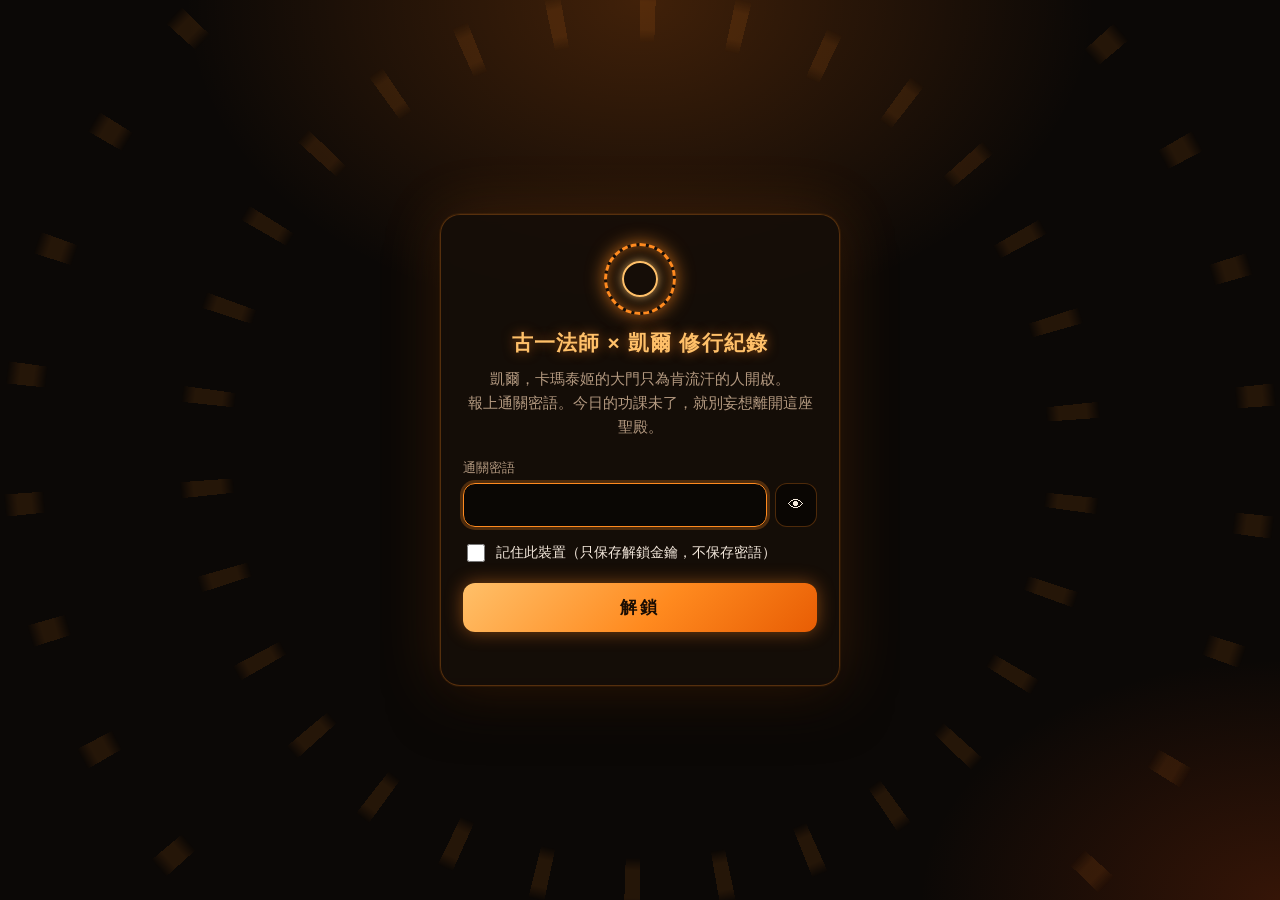
==== commit 1687e686: "修行紀錄更新 Co-authored-by: Kyle Shen <kyle.shen616@gmail.com>" ====
--- a/index.html
+++ b/index.html
@@ -7,7 +7,7 @@
 <meta name="referrer" content="no-referrer">
 <meta name="theme-color" content="#0b0806">
 <link rel="icon" href="data:image/svg+xml,%3Csvg xmlns=%22http://www.w3.org/2000/svg%22 viewBox=%220 0 100 100%22%3E%3Ccircle cx=%2250%22 cy=%2250%22 r=%2240%22 fill=%22none%22 stroke=%22%23ff8a1f%22 stroke-width=%228%22 stroke-dasharray=%2212 6%22/%3E%3Ccircle cx=%2250%22 cy=%2250%22 r=%2220%22 fill=%22none%22 stroke=%22%23ffc069%22 stroke-width=%225%22/%3E%3C/svg%3E">
-<title>古一法師 × Kyle 修行紀錄</title>
+<title>古一法師 × 凱爾 修行紀錄</title>
 <style>
 :root{--bg:#0b0806;--panel:rgba(22,14,9,.88);--text:#f4e9dc;--muted:#b49a80;--border:rgba(255,138,31,.28);--accent:#ff8a1f;--accent2:#ffc069;--err:#ff6b4a}
 *{box-sizing:border-box}
@@ -43,8 +43,8 @@
 <div class="ring" aria-hidden="true"></div>
 <form class="box" id="f" autocomplete="off">
   <div class="sigil" aria-hidden="true"><i></i></div>
-  <h1>古一法師 × Kyle 修行紀錄</h1>
-  <p class="sub">Kyle，卡瑪泰姬的大門只為肯流汗的人開啟。<br>報上通關密語。今日的功課未了，就別妄想離開這座聖殿。</p>
+  <h1>古一法師 × 凱爾 修行紀錄</h1>
+  <p class="sub">凱爾，卡瑪泰姬的大門只為肯流汗的人開啟。<br>報上通關密語。今日的功課未了，就別妄想離開這座聖殿。</p>
   <label class="f" for="pw">通關密語</label>
   <div class="pw"><input type="password" id="pw" autocomplete="current-password" required autofocus><button type="button" class="eye" id="eye" aria-label="顯示密語">👁</button></div>
   <label class="rem"><input type="checkbox" id="rem"> 記住此裝置（只保存解鎖金鑰，不保存密語）</label>
@@ -54,7 +54,7 @@
 </form>
 <script>
 (function(){
-const P={"v": 1, "iter": 600000, "salt": "K9HdVY/RU4l23PwzK1lf1Q==", "iv": "7/7O5vrddtHEFqql", "ct": "W0XqEwsq65ai1jgDlWfz9QA7XIKDcF0EEgcO8tv1cddDLBKL4Dnlb/y7QyW92tOfxq7OcAq0ZFeniXlGrsRQ9yomN0Za+9PM47N8HNHRPD+l9nenwu4tvznyZ7tfOO/U6k2ijex5P4W0/SKSDk65mEVCEjKJ+c5Izp6aGbyBNxU3I0ijPojM/R+MIqQ9aMavpEGR7f7RTLdAB52PMKgwD+kX41IFTRGekKZ7eTcBncWVTkBOCerUF6/V/inOF1KleC2pR+l81nedDQ1CHa8MrANFSNPl2/G6Aq8//SNIDfZuCkS7BUgZjPI3fz1heQ7uffLoRou6wamsZzDW1+MHdxr2ZrSowI5+0Z8cddErzL2nJR4Iq9ZZu2LOtXF45Tt/fi4Er0ZaIUZ1fSXS1s+RAOv6RgD/G2ugGkUEaYECcjgiml+cEEhsgNj0VLdLxN0YOUhO5mmwiRmovAOqUtJddkGrhD1RVmj9ZfgqdP+ChfUg/Gg9J++ltZuSCtJ3GFB4x9qmb6zlLlq1aTterSo4Oa1I/7nuTso7Vinb4wE0i4VefVb9XhF6U4U6yTE5q27GwIGlsY+7CPtl5Sxy6zdP+b7w60BeDJQSL80FOhuIrnwTps+bexP0GgPab5buZG4z3TzyZIM6f/fOiFau4Xw0XcwabtYIS9bf5xWGoHn3WwOFlKWkydGWGM+Gtn56Gh8WUIGlF9/EEEB4PVwHaBJ8gA+sMqEjopr/cwkrF62DooQaRzQU9GQP0wUj/lIryJNb/EkKLwbLPiGNYoDssLb19keELG4JLxTXWt8B+l0pCj1M4wriFqELkrioJQGqNtwpYtxNoEQPn/yMHx4Jo6Qhy4q9YqFFOkTPJx72dl66aarXYrxwEwy79oja41BKMTqaFXPiUQcFLA5FIRlvgIit9QXSHc/+yMOXtouyNKEMf8cf1ajYnJlXpes6RzMh3dcgaLbi5Tyd0tPBT+jmkbPOmbw1Z/t6SvxrFBxVJzQNLj1uR0sqT7Ws+yjHiI7RFTu7NgkAfegv652P9KznneJFj0mSXcf0m5sLLnp7LogBrvchB2oLMKIppT+O1uLjlN0kmTm3Iw70ZEHI3eE3n1y7bhW5ERGll/iA2DjDW7PRv1E/sXz0ghTuwMzjwC5TCTKdW4a5Z/bnKSwgA1RdyIZ6vUftY8YHOMGuYT0BlI1x4l5aNDpcCp9qc+WO3JvOBnnF3xzSAT9O9sHjKFsY7peRz7CtYEXIcL1QssD9bO71LyoYQHrt3rd/gPUsoNgqQL4MYP9qGzf0JZi0rnh2ZTTh/H+GjDgkqlxg/H7Z7LtHABS4ZFZeD5ActPXWlwhZt4vc+3OgjaccgKgcPYgm1UJGRmU1BlXTTlvWiIsl8yw33mu70wt5SRMSs66Mt+Cnfjpkf+tf4ftiGKay9nIDW1JwvwtPtphWO00jN7dnNa/RWJRSFBgs3BT6iSmsYWfpACJbw+nVgjKE009m2pBFHNps5k9JStU7tJz9k2gOJIqajrRqnzbzPegOs8s/DZ9CiZ/P/UDBJEFG5018RbxfTKMQJIN0G2+wJIBqT4ATQGArsXAq33sqI5TyeUvirjqKH9X6rAalACAAL+9rTpqOmGhc55pAS8dkm/CWJreUVBtIJgEgh6nGaI7M+yZxnWiPNatvbRXH0SHVMzenPOIBb8LqYrpug5JuS22OU4gSj3tbCCPSCKwUtZFpekWAW7JcFw5U2NouW3qsmH1mVpO/k294pdczCW9QA0aB/GRG3TvU7LMovYPL7qVd2xPE3Bkjpj/HpLjZVG8KRK/OUqc5fr3MP/MZQ2np/zm2SFjQWFxzpWUDvblxH4g3cjxqw/6NvestfE/oAt+oJltgWy5otaLEybMAsBv0xuloGklTvoxJaoYud1Hnu+1VVP0YETaRcnpM+aq7+1PxNo7/[base64]/W4S6xUXI9ryDo7hJFBpsAEz/U8xpjl+PGFglQoQUX1Fa9zGqsG072dOeR/1BpzvXuztwko+g8T3x0bkRA8Ne85Dy4UwVe8OFdfHZfuNYIQPfU1FwIsGJ36RVd4MA/hV2fwPWc9uzQf3bXHXSQNuHTkFlIJvKBXgHbz/R3p4xxZUHaapJytQn6g+EpbFlZoLw3mG0raABzBhVJzSncsD+KW0An1xTML65+wtrQSdoPfQNT4ebbTg1TBFeqWeWgLbAQSG4LyRn5onqB6F+k+6LoxlMtO15UKPdNV1u99IdY2YvoQcGtp8cpIcOS8s/+qXOfmonx++9tPcTyc6rcdDnKL9dHphc3fA2ijDPosPquTy2MtKph8d/LA6o9JSkVnCnYndPCvGE6v+S933rHzZtdvr5teaWfYVSU3MVGYhCwdcKNhi5cUOxIasFfgNw8YxCM1eTbYc7e1v9arTehAqSCGyviKzpAW28Ox8BuWI/oy0fktICcM6Y2RXX6kFJ00he/VdlMQUN5siROoil0KE6g8MhNUdz6f9w1uuPjEFAOQx+GvemiAC9I3gwLnCr/r+BJc4PFzLd57W11ycqs9mro+zTlm+A8xuBEbYzDvqqdzIEPyQJimAQvOKXD/[base64]/fw1+CtCNkbiCtH/NOwKtmLkB0evim/VHvFRJWcofpNQmD76PgyLsU/Syxjklx17PUoU6kpaV8podcVcWJT3PiFY+FGe1PgoIW7vIiymouL6f8TiCVKhm6Zn+gkHhZNWyOpcBHqfbEA59xIYcpJdFfjXTC7UpUa4IK0qdm1cMy9Toif8yy8tObDjVE0NzC2A+cGkSNvoY5BQtO7kTw1fmDIIi7VYPb6geCU8AUQZWo/uusmQib7z5KFWQPuoijya53fYp4Na+DVpgNwcuNJOCfOKHD04Qr1PZbgsUDOHrcN2mPhNAhypCg8SaA/tz3qLtBfuZ/+Xfh4bopwr3GE60vnOny2jWCTcZVbIXLNmnfayRjwzg507oGfNDmqTQqdzdaN6Iwpaw+m1t6fawBok85ydM0hxmPBfnRzwzo4zvLMn0hTDdus8yUaydAOytZ/tzY8ABErVg7Ei/4LU37HwM0fdRatRRUtUIrrH3Goub32ElJGfB3puoWxZ1qOQDIp2F8Ev8aJgNS9Prp1NxW/NhBhp5+T8zKJLSVSn2g4lMK6WgiA+r2tRbXygdAmfLL36VuNZ0jNNXuXL8lE3z33/vfiTJIONHCIGSFEmmmtYpthiVlkqiBgi79gAdgK2DMwDZA8oO2CRB74rWwQdokum7sVJy/CzTu7SqmCCL8+e0+9KYUPbazU9YyXlmFeJ0KPQHnbZrmIPj5M9++W4k6JkiV0COeFv4Gqvf3EAJCPw7EPBlkbzDObFnn/Bjhqv+30zYkd0wTVHGRxMJQEDdC3YBJmWq/iRoa3JagL7BIC/4Lxe4rjtQkpthrphtAuD+444Jg8bvIPTQMIJTKGQgARwhBehwgnqclzzMHXh1l70kjJmWJ+cIFxnLFgtMPi6aOvGhDNBZOlQorBOkWdyaRKnWrMTPYj/upgPgF6ne8rMtymZ1UMyv6qu/6v+EMBPb9i/LaKHC1GvFf9LuMIN0aLg2yf/e7DcL7LEQj7GqfpuFE8LpnzXgPuFcUJ9em5IGvCE59Zvxmzu+nhHXQvPiR3K9Jlr3qSSm0kHnqav/ifnNvh+vsaM/F0MpFTu25GJg4l35LKoOZwknR302iy6/iiCURdg2zsAXsBevxl/5Earkz3h8ADQVlb39hKzy2FGqUimakefsVXCPnQlFqo4Y0ks4zxuyujPCeioGdJvzZBQwmXX/kTBURg6RMBa7bixfMAyOZ/7x8zNu7wgtHRCtbuwfV264fXS8s8CmeAh0sKyPRkmdGrtYBfoGx/RHeepA5Wy66obHZsZPFQ4bkLelg2SI8pQhF6FSzWDoBgKRlxMApkwv3IhaJmlYs9jyWY4UI1GRp+gvIZLqdz3u61lxjp4KSjDoIxCxe1tq9IGxsKEUX8x/xaVKq+klIg06pM7b3AB591EJCGhQ+1ieKftvL6FcwibpGKk6nng5s3ARssDbwnnmgodm5aDk10fj0U1H0309n7UWIRWE3m8ZX4TmF6H2Su2l6FVLJOPlbJ2aVEibaurAI8OGyvWJOfqwRFqHviziaRdmZXPiW0/carbMDR7E1iVjJcMSQRw2rKio0UeX7ZY2CAPgVRPaaEozVC+KK6LLDM805OWAc/QgYyOfC5TpUXG1/xYPmk+wHM77IzDGkO16KbbKt1ZMfEADraMiOubZWMBPHlIQZARPNCVh1AcSagyFAX/mx6CacYHJyVbzfhPplLx+AWrG4vC0jYiiKcuQuQlO/POEGuMiYpCZC2ecVNndqnWaR+ddgdasRuNiwoP+rQRcJKm/F7LCPJ/3e5VzdG+Zo0INbgbTT5/uXgedNS43WDTWnvG9VH3FfbF+95MA1zrEU8kzUxkehwESE+A4bdIzRaIZB/Dk+qT84P+6U2Di/niiig68TTm32QzryQtFP+5FhE+zEi1trfOwPnkaU2tKFQB4sjXGafivxIrvgVAkW6mVgnNfGAR7I9cFLKYQOoYgaf86MR168IWPxoYHenI89anIchiTMrfO6p2V5Aoa+GSMhN5DAfT7FrPrQIxd0RdBbP+bzyM1/64y7UzQOrCsFl0OsNqytP11YMgnCaqXXu8lGkH1UwSO/cuZ6+aPuIdGUmawO8rCTJpwniacT1rXxuhksjpUUTEuaNeacxSb8eQREeGZEyxVo14QqPoUFNYgiCsWjX/+jzivT1A0oiZWApNNHzECsKsZywEgb8gdLTm1+AmIbeWY9gPxWrVKcNm43/lr3iqQ+VNPhxK3T7AkGY8wYTVU5r/7UmqnSE9aI2oFPOvKYaY2aPEo69fq6KvhiamklTP5ZtQ76Wudgz1wmfwD0aD90OI0i33TF54e8jUGb8xq1MNQHOHe38ivmBD8tbuha3s/MPU1IvfeEIsh6mXrkSLZKV6+AXbD+T/wbTOxSqUIyax0kzi+Idofb8Gm2OERXNjH8dsGsZH2mZq2xaUl/vBggd/26SeoifiaTxEAPcmK6D9cBV93y2fzKyKls+B54WXd2XLEvvnOBfTtXKBIDErhJRfGnf84FiCqrwG1VPhygiBZAP1+CJi+JuFY1SmcRxLRe8idj8/U8JrHYQWyZ0SS9i6TkClAD0dpFFcrSU4dXnjwVhwL/au6pvwSDgp4C+Yd0LeiV3IexHTjt0sHqXx8NUGzSurc6ZFnxl1Pz1tfGbLgx1zaQOgriV0MReY0hb2Cf/Ju/ndh5HhXnAC4ZLFelYTvHdPC17vmcl8CDUrew9xrOnshRbsAEp2RzhS9kfytJELIG5s3IDVEIhYusIfN+ghrVXd4va0pTWNkgfPYcqVHXrIlfN+DQXQh87zI8X05LF8pBEHmjjH5lNeG/nQIqxreOzry4dXRembgId41RbwL4DtKBwcX95iNTaVqbceXX+bPsF7eVhVBTRW2kJ/1kFDoy9uEMhtvdpWgBfatkVeAXqsmJv/HBirmYwqkEiyxOx3IgHnn7IAkSNvT/1PrfXVuzO15TaAZFDEPO7SAigz0iEU5Oc1oDGR2qZIcaVZaRQVY9xaivkPJ0ZRynVQCaVNh252Rp42Pv85ubzIjDLGCRXdu+xVTR+/zNmuSw9NHDvlU8qgkDU8AGDvgAtOD+Y0rA4eGqibdwWw5XbtT4vP2L2bVqucYTl62VZH50Y552Tcz7JjPNhXByokQtdq2iBa1eOEaGqwwqe1cNVg7zcvjAHX2aK/3bxdRPqI4FedMn9eytmCVWEjtgcRlNb+6x/gJ3lcZk1j3dHtA7byfJGxjlOY+9KUE+40ZHOyR9HZBzmwpGty9jvtGCccsP1k8khjRAO6sCAN7E3xZvR/NsnW2+AWL79VKqfOFg5mO568Mu7blzEfuVSFd3pj1N0Qjk/QVgPYaP6vpWXyZ9W454XOTdVGCE3QK4wrYRaKzDYNYOrnw3/emvBXLPZmipI94odI1P/TAymLozptPesNKmeIjpX/4jedDT+EefLop2x7fyuG5fmWt1VoDYTuiEgx/[base64]/Z1ZtuEQm+2C/cUUQ5lXyUBTAMBJkM4J5qq331FLLedzGhJYg6uEzt2Kcmk/1OH42j6SY1MOKdi9Em3d7BFoIa1YUwnw+AYWWvzw1AlcZlu5jkG4j4LCTVvfw/oHAm3ANXPxJllBp+0lqpAfYX/YGtWZET8SkFizLAgUjyVyx8Q0PaHH08VIslKEOZfpuUWQfxzyP9zTmQoMnyhMDxuD2ZUPVmLtZ+mi6JPktZnkvCVTke+DnozJQ/HVdwSpVneULUYvMpl9wF2VhBK4nAkm0fTLvr1rh80S2FTUC+KYaCHPKOF6kJ6VrQq9+p2LGZzjXXsgodwqK3qvRVOt/CC9Us7WdgN30s+KImJ/qHl7W2pc5mLUsvOlIQAYWUf8acGUfXBTh5r0qFqxVz54CYKHQFGNzVVwwVHQ62wkU64GypmNEPJ/W/zhqPJX0o4ZnXivTn+cds6ijFdyGSkCO2qMJyAQjCjTH+zzbbOLD9P0nUCk/5YLmARfgmiEIXo/CFF1lakMDPfeDShUon8W5DWB6Ibz9SoAbbFD29+ANcOzOzy/[base64]/9PO1HWRX3wHvSB9jbSGBbHs+x2gLMw39ieES0XyJRiV9DuhvxoRFngA7HddgtHBHffmTHTWgNetwT/w89Nkwuo6PnL/6dy7LPVLdFNtMm0vRb/XfJsgAsYVDDBohvlT2edQa7BZJmxKLMYlhSVsbFJexfm8UcZu3VW+qxsbEZvOmzSJlxqvZAyorxB6YphBGlKQ65BJRi0xx86NBe7dqcmLhWGQs+AmZiIHRa/r9qrEmzg7DdZJuN4aXVWaSXTScofo1r5DIphOkxu3p3rJUgaM5qPY7Nk7MhTYGIn/5bFB0b1KQfYo6ar7UuMT66s+l0n41gzd5gi15TkMX2ek1Qx8h2sqqqSfxeYVHxH3hNCuC/G11Vc17oSOpdn3ncco5rbP6pnB1MG0gyyBYUhF+uzOERxGG6sxbb41F1f4/tv9Rdhu5Pwe8KQyquL5aKJXk8U0Ox3chX05Uc/O1f85nBgCsVqHOodtSOWBFkC5n1gukK7Kix8EZFMks1igUR2NsCABVt19oPWKSHItL0S70D87jfZvu8qt4f1wtX55yfWGD4Ko3fGOPN6qoTytO1lS8naq3b3zJRVnszgOYSAPWCkvjqunj4dqZ/Exn+OZ2CCKUHZYYSyjpr+ZAWY5EuZcpsocaSgQzsg6egJ0/idCrHcY/p4KWEGCzQkxyKv72Ka3AN5fQkASfqeC4kwLZpl/TkvemzEhmaE1zpHupcX11ppV/JB3xJ0QU4jhwpl02bmxjCV9aLFsWC/elwx8/XF+VgQU1HfbAIUSMK48rke+mgxWrtdzShNvbZcGV3zIQqMGTy/oRghT3tHZlVmqu9L5fm4Q+KdU2W4jchZLegTiTp4z/Zi9/ORk4xK1mOsguKD+O5U09hRKvc0mKfUy/W/J82TeGA4bbfCXlieFoFZkxAMtiS3J+NzXGpNuU2AQ81q/Is/oBo9dcm2tciMy3SeX9LdpE4d5P7DzZ7OhsWmo6F8DlyP+uCIKN/OiD0n3+HAX7Xbzy25MhrPqhMSli95XWE2RklzxeZRAxbYFTVlE0eF8CVMVw1tpP8PORWX8xw7n0bBcWHVjQgJW/PPvaVWZJtOyIPaYqOvucfc+xOtWKT+eY0MwVbifpoIXVvPBRm1OSK2aPowiAtFUjZEUZZkJZ8p/qkoOkT7ZCGGYrWeDvI+HZ1+wjNDLYyUl5KNTPNkD+4mNg+C+U6HXjvmtanueIE1Kp1EjSPembzXYSfpJgeGnvxoqcYcZtlSpb/ylPmcPUgj2y+MtCMVTWTOiMJtal4ti66M6Ea9UI+Y12lCvzmpuCbi+EQByi1LtePMUMwAqpnN1ilkcgKgGdL63DwHI9sCawy46gzDaRhvvwabTYpIBfaayXYBrvXRLK92aHb5/aBmtiH4Q71ytAUl3CaX23Db/xa1M8Mo94qMRyaxN+S/InHUNSjxotVpgfaLReTnbXPNsdfqM6DOR+J6Q9MPpQIe4rFZ4lw+X2ClFvjEid6VEEsJu0PPx1G6L2IXirI1tZdC2hZxT1goZ9gb0vefQ/6kCUFuqTZ2IdDxzh/LVedPSbg+E4bu/t927MJdtXA+i5pNUcp8w8H2Ph1hcQhIXwAyp3EoZR5X1DULvV2M/Wfu13bk7+ucYyZiruzOgNGw0lPcn/MXiKFW2ItekA0C9CDw40QXOTP6X+YI/53ONIemCflB7BYanJiVVjF/sNKAh08+RKriOZLZ3IubGGvl3f4SLHGV9VEpYcjxlzOWWYWdx9ApQgkMVqsrrBTkb4DB74dnwGmTGOejoBueGt5ToD9sZ1MGEe2xJd7vKeEGRR4Ax0sD9LEikmj0limWK6H6lYyYEPYXKuDnqjLMFRpCthhn5b69FBPbuRe6eQ8YY/a8L/iCdZNru/4HZqWIwAt/pekkTLsGnsZwQ7mjGASM8MZ9UkipAUQnWijbk9/638YkfSmVl8bKXDxyFSgV8cD6WTjjHaAVY56dS4l7MKhOEXGCmcBhT2dDcp6qOU13lz2u7dhgYvvj9CGBw14FM5kNdDORDvI9M5kK19HIVW3igl3fwTOC/6VGH0E/QgpgREvE5lxced9LX3FPP7l83vcauZ/xXLc+RDMFK9CUHXz/PVOTuhoXm0tgwniJVWJzHkVPw1kqA5/Mw7GgiDva1Qg64fWlmzBFTiWNEbAhd3rE/E7CkXFRtSxcBzkWOvg+Q0VsBQCkpNGsRpxQL2zwh+YDuArQH0O/Izf/cRNFOF/FZgMJJBcF8nnymE0alvobSyCmpIrTW2k2KI9HX9+EIa/8QQu17OfVB6t573il74fMbewatEaQ0cnpEX7YECrrJ95X+jmxpCjDGzodEY78ELo5ymuwPHySUId+OZ6fyfzYd57q8YQwNZGfmxLCDXp2GpVStbnfK6hRfkXgSSvRn+QuBkI5j62a6YSFWhsF9EdmP+5Y7u8GY0d/U/cvT5GYWuNqcUt/DhyMz5wjzCbFc0nvvmKWIO6UQDLJTcMCBWzQswNxTCz5LpiTIOLfNXf7M9NMPM20a+kr0J6wxmjKkQYVlXgc8SF/A3YC3zEI/MuvdWDuQwx9C0zO8bFvY3Ygd9FcaJWIpvhNy/ZOvMnEp2+yzIno+FgkfOsIzISToU4tpmiowktLvAWxtDeMnOUCXe4jrjIhUruuM0dxmCBe0XFxYgMqbIH3A4ocaRDbK8H3LGvi26Vm2SUY8SAIoF2vae0fHjMGFR77rgwgReLgSK7Y8btV0jaAQH/zQcY6PwwMThSCI6vTlcK70rEcu9pGuJilrkXxepqVvfaE7bDyVZuObpRUYndz6keg0aLrB37GFbZ3n4vFqPE9IKh0BRiruv9ouScvbOREVh9zvOJrNRNkHOkshIHVijOKnPB3AElU02BwUOjf7ZX8+Yyny8rL+Bic3OY3wwhaAXQAHTuDZS2Z4nWQHqeXWL/bP5V0I76DygmRDO8CyCaXrt/m4tnGlHHtdH1iA7+aIuiUEXHYDDlmB6a4DRw2hU9L27IiujHYc0JqVJ/Ennbbq+LhDOGbMf+FmjjBdn9icSWHp1DAbpOKbUWOn4tLNUf55XklxGWZghHYOnRWCdH0U+ju8oKC6fjG2b7PlWq3uvr9Ac2npRsry9UaJI1a7fOGx1b05f7ypNnBg8e/BwdWxR3zLNAM7q2RMfmuLbf6J7s5zQA/uDnfVWI6I/[base64]/BoJCxZFQK4Io+I5OfzRAAUQp51cl4/denl1hqb1L7AEkxe6Pto2om3NkoYo8cvJhbGgDDqlmKkg/VVS5oOSgftvoPbHGYJ8+VtvsbG478yN4F/Cmc9qOLNtrnU3sZwFG8kIenZ21eY5WBx+FLYqv/kB4yr6lj3C075stnQVV131pny3ut+C+NUXVrr/T2xbbpOaYNnppXa/7SUVvCvVa7VhLn6oNjAp7rUSZE9nyAaiXryFWgJnIkOaSrdi6uCqIu7VH3WHCXA9PfvlHKZ2dLDFCa/[base64]/k7+GX0mvWuntZico4N6xgVoQEGkCcqwQ63s9lUGvec5hxejEDnCM5whPDP7uYeM8yAHTGZlL308H+V1njbe/L6Z/xIwp4otpg/vXARoedZzidU6M/nKUSNCRAxXZ7pLFRGToX7e4anZ6XWP+KN0caRRc0EXP51u8l5NyMlEOXy6pUB5Bz0yQgJcyxtePClTagtqJ1bK2sSdRi/bKE7R4MPf+DkwOqoLofktzsM21w8DaZn/Nk2Sa8eJF+rYHHA3a4zT5tRRYInaayEG2o/[base64]/OFctM8HN28nXOjqRY+O7FWhba+2e/WtL6fwYAH2ndv297UE4QejVAkoA2fNRIk6rbiro2oUG/dbiO6WFmSH3nH/sIKmoQbacrqghiRt2d2ZV9d3VGKmaWVRY8aZKD7SVluZQNjWh5Qf06fd+IktWK+Eg+ftSL6ijJ3VVdCSBdrUfxtrDDZrdwQy9lzb7JTjvn5ic06Bc13oJLVlovuVgW3a4pn0KptTwT7z6ka6/qpvjsuyJQgpND6zBUPSuG/jX3kcoxQk9Xv8IJPicpmM12gNeTLw3aofDsksLEW5M1p7FyErNFK8CazAFxCLglWxVcF2bEi9sCK4t01XB6UhON5nNsSLr7v3KdcgOpeR7Xelj9u+tMjofCGRI/jupNu3ATiGORayIHpanGJcFOLGgzzV8jMhW6V1oznIlRjq1ynEiP5wfNT2WVH8gjmueT1AqpRClf3q/mdCuPy+6eMsJFD0e4G1GjjHLHBcqIHyuK0A7rgPhzdg9sjuFYaqbUKt5Mg+AhXPGcUQdPamQ3kq77UfZfJpGd/QUgiAbZaHsa1LxKcH4ViJ+XJhX55apQtdlFmWvYfT6iDjkjg/3kaS4yX0grU55/BIoVQYV2XPCHJ8Eq9M3sk2iWTo45qvxQZCY/ospSzGuNXrtg55bFvHamWCiTyeBodmwSpOU/JZwaZcS5SHW/THmwD7kol+ApgpIPyjFgRUNX3UFN8yB5Qaf8jDLyQz8n3C5Lbum3wHX4edxvs0rJv6DZsrTwU+IONkA1EUiFz3J9dMI/9mfJSIptvpyaMCnZPJfjZCFt1tbQ3hz/[base64]/RKP+5Kqfj3t5TUdAWMJxXPk31BeNusZLipzExahjfVn7AqSljNQ6haOJ5sfcf36jI0jrArMf1wGNp6VzUIp6NUl+zyEIn2Z4VFSs1dNpf1lV7fup+hJMwJdeXA6SQ8+BBphrBGdzI/2086Ak9uLzUZw3ZXMZSj0nc2JXz7DFmIqlBEM6QSp0nJkakjz74zDt87JpUhKClZGJUY5/xNE9Y2dthCOfrPpKEmkFajE0B66n5bpT2Bs1A7izzJ1cxvtxyF4Uyg5cDdfoLCd2Zfds0DixoWRRq7MNMaRJ9LNwS1DXownVw8OtWkLdwCYwe2+bJsTLpNfM9kPmk0WXLp6e/+OfO9xkxZLzxIOjymRImnHoKOp4x1o+jC3ham7ItkO+sdL0Y5gYUsXQ9cw5WKn6PUoPGS/L1pu99wwTEduyr9yG0E020Gly0UFWs+Bc5kYtbP1wA9A/8a8K+IAxS4BQeTHmKYS1VXUMbEjKZCl2preLb/bOtNcFt8+sQg7/RXB7iUGGg7CNUHG40BVGv00WHeUD8yrm7PnmJV+TbwT25Lnkl3xrTTZCT5XYht2Opt7caT7Sk+UjLQ3t3c3mBo6fv310AAA1kWCVKvxXV30G/Zp64WuWn2CSEtRwQgO8NgHX7rT6V4qkIFZi9Ix9hyA3WsLuNbvb120e1ARWt5BHox25HfjBJXIt3OX70a5hMqoxbL7QJcG4xOMgzoQayhzr+l8cew5+yNa82vQhTRv8bc8kM2K9JTOQC8+eltH+on94TvzUTwzIWpsbMyyNSdk45sU+Dqjf+Py0HkIu5/hdMlZqas4w2e36hhRL6Osb0oSROP9ZbL9cil3SkKRWAfJYnYTGkwIs8nxZg9XPXrsV+Cc0ewomp79565++UQDFf45z2G/mA+kTXA29OqWXagmi4dZ6Di+O9jPMiVOo8m9ofpR4zlRHkIPoGqApvJlxF6FP68LG1AjCKBQWdA6w55hTjZ8u0npmKZlvKv7BvV0ux3vjdTK0tfFPFyE2+B0m724VM5ydeQPkNiOqfbV+ix8Lc6mAtet+S4Hq9RKamjTT/YEOhidB3DCZGxBwG6bx02I6whGy7SX7G68UsfSJwmat5XPPGWZLXF+TDxASvNmyQvdu5CpqRtc5dSDLxv9iDiMg0Z35IhAXrcgSdX8jzTeka/hi/[base64]/4AlDjWcLyhiJpl6cTF9YgJinaw9wZmP4F1YaXmJvVyhQcUwf7eTjYTmuMFH1vmdWRBwXJBBIqgvg2qQ0YJMIOhKuPwZhNbM/ILK49kyKLkmjfx2+A3+nZs1r0GUAjPBV/LRYZY8eoMtnVSM2tRpYgNqq0egJIKZalMDkEiNZ8hC99bz7uAvEZOKxxwfgxegVKhuCF72m/LUblwnRo4kOHUnOnQAyHSV8Dwo7r3bkeAjgjpMmcihynpJUX9iQnVD0ROJ4m0LjAmhx2JN4MyUX4vnCR1E8FGm3OWeCrCPd2B+afs/V4qdUMx8DnL+x0RiYZJLwenMKIAhfS+8eYezgyDAZBXiyohmdwKvLz0ksVbeUoiUvpgzdbhp+q2+OAWo2L1pfFzGHxwyF1ykCx9UJ2eAXhq+0zB7lNNmiWRH2JnY0z6v030BHI8A/vsB7yR7WmtsXHBdHJhps313B4sygqj1gPDCjLyCIw0h8aS21LmU1Jb6p0wAaD9VvY39sg7D/ZwuZsqZs4Jv91uFg+HJAqX05QA8+XynfWD8CA4nZQb/D4iJ0gVek1dFG2Buoc0YJxTEL9NRIHHEA2V5EQG5suabaGGB6673wake9rV5LBS7KgxI+8F3ihQpi+eh4QneE2kKb4tCf+WV0kTJQPxhbHctEaQi8pNQnxeIiFeh15SorSjnfQKpC00gyW/vz0R9Y9cdXI3C8UAb7Er/c1+4HDCW0yXMRvhWl0zH2uY7T4j4wYHs07qsFhZpErUc+RoGm5ZpPoB0DwOnVL0UHGSNSPxlupxroXHCm77GX/Q9OtbNEvM91P6ClgumcFY7I7b8A/ea9/DuLulHEXfjszELiuZe3dAN2jIJ2xjZHzXFtb6Bz2IclAFltIEt8rjEinQGfuDZpzINI5FnzQ+gaRnpKH4Kjc8gBs8XynPR72wpP/7cM3lVz6hWxeornJz6N8lccpKxMwYLzsOb3o3N7DAFxtw+NMVOrR9GxeDqjLwMakhYvI0D7Fj6TEsQD/Viei/Ks90e49QBoRg6W/9ICykNhZHB7jL/FO4h0+iBDZ+HKtx/cDKjFPrLRq3190SgbZNtgZKwu2mqYKuA9p9xboma11rKRXGZvC5PY/hamsFQvFdbF03ERC7HFRpJJxRR4lbah93OECl035FWNDs+tZahLNIjl4BXjbaO7dd+15w9rtCzhA2lJThsKuuGiWSpk5gRxeP+8aiMfV96O2nTDQsof80OFMUONN2Y2euhslDqlJO4NM2suhi0FgLKnQbqpcJiqCguEMu+c7i7Y0HbuGF/bL0R+pnMk2DcMWoKDR2XK299EKtdJaP5gcnJGTu6u3jgxQh5Zoggf7UhQ+6pfY/Xf6+bVpt2yYVcJ6iGP55Uu3Uy2W+PfYOs2UmJa7qV/pqPV8TxDykT0C1xJyiedThgYaZlmCj4C9X95JkKzH8Yl17M9yitySNg+/8RhaLxRpNxK1IY67tiBponJyzeub9LV1d0ZQPng5d+LIbwrl/kj9ME13WUa/VrYXy69EI43UzLmbc5NtrtLxnlw/ELLqXaSbR/isL9+eHJQqp8nnO8rgaZwsXQnOdyh7X4gqm0nxftUNcg5Z7h4+ol2RPe0EyDeBVT4XizCNuoM4rQ1QpXuSGgsLsqU1m5QW6Gzh9Y8YuLFMIWte8nV5UXoRmhPrLIJ6Warhl+KHanU4iw+td6XfGklILd//zsxTvcAGxLbccMfgbO9oR14H8cJHgQrUCaxJ429ryYWZ4TtSjJ5VmDzDrAxrVKoVOCWvakFDHkNFRZojbj62M/ND3uPJfftzhYjub1V3vwieW9nhjHu7o6NOt1jTW+PcEaPSZ9Yr9NoQml4qPQCJGGIS9wFB9BRBqKpruy6Rskh9B32Iom9zLjSYCE5GirtuZb7jluR4yJaC1/nUd0zMD5BGjuv/SiMfRghTd1q/H0vH7S7sSL3Lj15ioM2IN+1PIr7IV0qbdY+cXNxDGiugpuLeMdKuh+Sw6d51FYOhN3dtG9FMiQXiovZ9IHFuBZaXKTBWn0nkVYY5gLgYEJYz/BfCl3tmNxuMjcqnZz6GYNe00aNu8Dje4smJYYmvE1hg5RtNB0xYW6U8P+QxSfAFRU24ggguhB+Yt0aMa5yrPli4O0OAAujByFO+zefHYsrPetCi3PrJSotMRljgBHFh3RaTj1mPCvClBctOJGfrC93UtjsLcUPU4MbR/Q2s6eIXCEl9Lz/kV6nq3a55bCNOUNWWpRc87tRo4NjOYXDnLQRQERZN/IyN82e1Yh5TIVizxHspqeiF5NmqXZrRQSItHbCymtO39IgEJH9yg14+27Rs0Mhr2H73kJiAWZB/Uozv+02Lpbf7w1guX1RshIgeQ9zi7JHumnyz4hO4kCyPsKsgd4YmPZmlENena2EnPeljnPJyh+dzC7zNZaytEqIVWJSvmKJzSNHtDDWcZXUyZpb5ySpfst6qc3I5haQSaFhJdeKiCetQgAnEzUbHjzpOCnvbbm+Zk4OqAiNxmcDVH5+cYieYS/DaXIWJgC6MSaCNfbebwwdNMV1+9SDkTYpKseih0kVC5QdfMKFW5b+DbrTLyFcpXXjYVxiTmDYz4knUTuOM7VxQcCwC0GOHgccuvfx5Xp8UID769USE4la3WOL06JS2o89NNp/kHhMzBp/hUnwhKqKfNUWg3sb8Ff2TzQfeGYSRW07D1qlyb0aBXQG/m08niVVoVgz/IUhD3xJi1aLEs16FaOl7BQUUpA+z0aA923uhYMmnKC2L4PdZl9a3glfYNZl1/ssR/56qEb06xO3cz2LHIMoBHLbDBkxmdrtbg0H4DNpMwEGLLn1vUV/D2/8yYhUsQobDrugZAW6vQpkT8n5pXEphWUhbh5wsY3Wk902O09ym9asgZc7mANTTWuzIj7iGdZnvAGfdjU7NItS7nv7u8X4O2S6c+/xfh26oqNiIx7zwRkXBirh1LV+D32dxPul/jlMEs7Y6rezExx+rX+EAdjh1T26dy5h5nb8ofCCCgrdJXfC4ueuc8jLho6NkufGhb8mnHv6ttKYuk9TYRsbcn9IpliIMujGbkPnFUARl8EQkyz9/NNbNVi1cjaYFUIEfIwLBLXH6xKOGFnrVnRg9JkcqruSz7iHdhHnNSUAuRd7YX13wSoLkAyVoARbIeh3JOX+4Y4dLUiW73JRxDLcuAB3QmIkta007A6fx8uUbsXvLjfhUt3+qQ96NZjcfnXIa3EHgDXkclzpsqPbYh/xjINCPBhkqTz8f79RW80kOnWiIWYFdi9ejui8T8IA/iLfhICQsyd2/bqaptxdqjyLTdj43TLOXC3olVMDQDcnV7fxPJMDd+EY+JG8nyuIcXSvA9kST8hCeB44uvULMpvd2G4tkAuxd5JpmDp57A9rEzQLkQxc13ZHD6H64XFpbBPQwMr7lRCM1PatheGIVYUwFYQE6Uh35NdJHmMV/oSO1HhiTb57QgOQNqMMybdAYtXze8vtnJ5ozAJo4yzOSupRFU48lSZZ/bYEyqQCxNUAFiiBZpxbbvyno7MUn2VvHQh9VNb+ZT30Ybpn76L+ZYAZFizsgYCnnW4YZeRXf8sQv2thHp2bA7HwFqVHtvwzV7dcFg1STTh6evwG3IcBm/NWjyW/JF0sZNXQhPDbWOGlXFOWvzzTdMy5a93mrIAbeD74VYCmEXKcSMoJ0jZVR3etjf7+OgG7H284Roe9ePDYmKHD6JRVSOZ05LGRh51cteSpWLRn/naztkAhAro7rOI+0C5eydkHlDvmiTnUrF6/aL0+d6KpyYewoC+ORKKmkNiUk6LQZwbkAkwoqh0cFTiQth0C+bZGU4RX1AFTaCQ4EyTHS3S9Sed8JeD1lj+KR4qYQSCEQ4JGK0l7/[base64]/F8xe4qsTLy1rxIwFxjvgV3QpdffMijlgSEKia146ZKs4ztU5mXprtZj5ZLo6lebtXdaxhjo1jXzGXsyaMPg2dUQNriVsHtaT5FGDEe7ZNtsUKzdkxAxHL9R/PLzBubG8AOq1uWzkgbOIj5xaXKhqVfPYlraEOwzpFfwBnCONfCn7hX16Cn4PLYcv0c3x/4yOrxCCvzurpReDE69/tX8RKynKuX9Bic2kFzzE/ColHxfHZEt6xAcn+DZhPbPo1sOh8pnwlIK7LViOMuRnKz40Prsa0PUqS1DQ30qo9GUWbS0c6RKNY5PuCPhOIVyEVoYW2BPoA1HGGGOcIDpqdD+i8cd7PTC2m34sSMGdgKPeSgrq3cLGKNKlJLtJHpJQ992K5TemFaj95gPA7u/ruytCfzW/PmwcFXE33RPbeLtbkkyVbsAFrRVli39ZolZj/DxcAljvdTyi50JYlvFCYQku4a6Bp0TxMnUyZy5eMbDDlwFXEnO1RvjerGROB2delxw8UBq4Uf6oBQUcBBuYtbk0L9iYt0NnA/5NoWHZnnhbvJBrNjjoKBa85T0W9gQKWMNULI4j8QxF7k/nu1IT7b9+sYA1AQ/Iab88TuQHoWyD9nNL6QIj8clz5sghMkRqPdPONQ7H0uVwk55aYEmGYYU1SQL8N0KocqzgYppHb33NVKiyJo06MSKaIKV/v6d/thmNfbzuti7/xHlDFXcAEbNmL7wjFmuMtKGYZy+V8OO2371ZQ/nKAJM2sHTGvqk5NDAy3pYP8dYlRxxIhEldPdgWr3qR6MaFvCHsuYN3VBn/Ek83IVEcKU7HIaKysKyx6WRIMHdcs7tUsIl1F5T0UwGw1tI6rxVnJ8MoUrikDntnN5OOc6LDKfw2f8oDRu0owp3kAsIVAwB1roHpzLaZjNX9tC/+LDEFPCGpIkvpXSCEQ0eHCkqqFUzYO+/3I/fQXOU0zB/2vycYGh/dDMStW794UFrAsaSoPMaNv6vwXRciDadfMrwdCLwxiP1PMoDBKFVjGPeIyd0SDDH2ZZ/hCjZ3QEu90jUnbYV8e10oPz81ZL1+FZWxZnwggQl5J/L2pZNfMikW3ObRiy/3sCc8i6xKZmDVfYlxyyPKdnaREYqol34Zdu+p2U40wajBAmDlyLEcYq0SfGu0MuYTgFGvfqVB9/A8Y53DGO5vqXj955Pemxtqr4+LKUu7dEuG6N/TySnBvJ3nP9iYCNbf0ZKaD4iRrCutcXjvVMxFdzNzKIaQ/8CgQSU45V4wCbfRPxnlYq/R0Cn6m+Rg/bfzMdi5OGSkfEGjR3PN64Ekop7oX+MTpjS+a28MsbDDKYoo84pm6g6c2GEmAj5x5dEhXgmQryO2fiiNaHYRYg5eWhYBPpzvuEHlfLaXdKiWuEAsyjwV083c0hSU2PZTD/lmdGLlmpF61oW6rPQVi8ziMr5hMzO7bFqmjg4UgJAQMuWzHL/IIdMYNBm8fvda+uc5jZfFwbPObuadZwMPYARSd8aCT1jlQQaxfA3aDlCqlUstJVBAuoyHrMPpYU+zDfFvIh/gHUmc9kGmITI3mRxOQdhomgO2I1Y6vMo9B5a0WAz+8/quHxhOVJxlle/31eonTI1IkRGgGPrZLpH6SeM7rDMdOOsR7pPtmiRhpxhkOnrYoQWHWAhZ57CI9bKXevyYIFVUP6gqO4rSjJ7HFZzJ7vIUzNcPzejRMW9yv/d53WxAYSGuxktsdPPKV69UHdZmPXsez0w8lNufHVW6VHruKT/ZMsOdlskOo34nCKaialgpi3WcloN1DYAMZ7tS5wA7lbKjidM7ujBAes8FBknfS69qXTGVH6L5Q0JURTIvKq+FqKHjpSDL9E28DVKOW8Xt0Ly4ybv01H0i2VSTzugGxU8SXaj50YpWjETAsWCscvB+wxFzaRGGqlw/f9Pan8IlqK52oFMB4MQ3qS6o3us01jsl2bJ2jlG6gaSCKCiCWiYgaH46J2SMRuFlCOiJZSEzG2mHRyt5sgUwuR1eDxdlJK3ZRiX0c0zzwgV+L/[base64]/OnEuYcS177awdyIFgZFA8esMqtXj+yz0VeI2Qryyzqj7VQNyTitU5U8iIQwP/[base64]/IRsDbRtkwFLg2yJb/wVwR6YwcMdSYt/4PqF+7/x6bcMbkiNCwD1v4P44B/38ISk1FStGBCR7eE7G73ISZu1/VzGpBeFJ0lk0EhovEXS6y+QE7EI5oi24VCSJYTvZQ0rGeO/kV8GH5eBLuU9SU3yuPlDJhcMHM+6jzHHJZSN7jSag5qRGnu5CnGNDpBkU/fADHyXPD9tYzvMpvHPdmAPPssF8lM+51YFK+37Oa/qdWuU/0spg2y3v7f3zGc3lLeUO5r5B+Q2U16CkO2QEl30+RUNEFJeh/[base64]/Sc9lmeX8dzjUPfHW+h9f6VJUlsbnSPKlWJgxNowc3HZIKuHUk8qL8SKy9EE4ywax07pPNppenQ1AanLQ/hp+A7/rePGfp3u8Ubwaa4swb8jL/BmsCj3iExpKNGgTfTb5sVNPREOMngEJg+Vl8dK+X77nY2cgOUMhyMTo0Wx6ISvUW4jxWfoZzouAsVaTpcd9/iGLbBRnwEsfXMwACgjILQZZ0FE+uMmplPOuWLL/j5wMpmd27Pb1JIxVIu1X9NX//8AVgKWASvv/tNX7KGdM2Ai46vyA8DxnIB+61IFg/AuY7R1crRXAJWA5kyGMATBqvItdtdqMFJBxTb9ovYnuI1bG9in14qraXY2hc6NwKaag/[base64]/vwRVyIGPqZD+0xYGmlDpz+P9TnWL26Lqv/J3gCDT1R2YTzkGWwb8xWzwLID12nH7EokmWPiTtW9VL4wUhOHbiacQU8yecKGuVRl6T6FkQkU64ennJ/is1eSo7rp1RldGhQP9R3BWuHnnzV5KKCr438BZzN6RSxeDlsvjVd+nBGDgumVYSBfDy5GJ13Hd45F2GQ7+6kmPVAFmI0vDXSEeM+e/GfuRVakyZkFQUXZRYz+uR32BeTCOvJGRiEOtM31tmYpzQ8VV9+SWBu6a/pRPghjAoZHJg7AGySCRSfdzpJgOKA25O58uEb5FSnRiSrxuQbnFaLP6OAkTuURuhYe/a3++ohwqC5Q0MnS1MbLgaE3CJXyVf+em/gHX3l+GVon2+B2R1DYUiLXlIPdqjMb3didoCBFt8xAjRQBO07ri5f2RtKIZpPtnGCjAyQRcLu1BEUvo79BkFFtCFvE8xQOeyR//76/50cXEf+cvDDPc76Y2+isqImZiwerZL+caJQztv8GjPpNV6WOzfZllYgV72EgTMYXMJLhztYHkIz1/EgP83WFUX3f6LB48B3E7HOA7o5Unprub/Wz6ysSDTJFRqmHafqP1s0iSrevvk7Oyyr95qyYjIloQ50cEPCw0NbjnUUTNepwYunx70H8NlsIUUvdzReNXaPTsHTEhEOYvkXRt8xEco72AkO/lrYHpcVA/aLVWWvsri24/OTH8ZRwjL7fDlPrlBCnEnGimFg66e2oRnO73oyQoX0K7IStkDyyQvzECliFXhxhJM6AIgUbdOBesE0cBvPwMTVPEQzplKlPZ2mFo7kYRaA2EVNcFXAHJH25hLnvUmP1b/1gfxvqJpVYDbHQeIroWe+H57X6IPIvo7vYczL3n1gXqLh+s0cduZEl+lBMWoKSObwj6y8y4bfms6v7Qhf32wtzQUo3t2DsYb4vUSJDvQmUSZxwhncyDkKGxkA1USh8O61HLkEOIssi6+sWcmXmoBVTfeQ0I6MOp1SUEA7bjo4B8t7MF14ZC5TUn7RUhF/ijJxEj/PrWezDxWgnkrdtzevIdlkCU6cTc5chyHrwRy+iW2elIk1qe25k5ZtKNyVSvI9YRX3F2qeQFI3DBfvuQ99kgumOHf8mAQiDo8IT1U24k1QgB/NGOGW2qKkZfBJHHRxVgnAE9S3B20pnVWi39FOFqeOI3v9HF78WCyl9qPH3BKzQRYZNAM4xEZSdJWWDZ29PrKZjYSun37B9oNKe20ORVy6S3vBuX5xsmIVxEmzqjrWhHWxRJ8V0VddCf6y5ZrU/t4ijsSFNL0asPGDo5zByn1b0qqR16QIJ7gUVzg/[base64]/M8nBfazmbrCEyeA3Y9VKiWovNde7fXTB1t/SN2zMJW77O+K4moQXKEkLb1G5fOaodnIo7/siacgRUnaLnnzqj6yRAc0XwjlptlBdqppsTpPwYHKaSpM+lT3EDJRT3B2pezZHyRbgpd9qKX3QypiITZrsj8n2Awz+6mAYZVVuqpqkRB3MyALzDczHPSlOo4971QiUlatSZu+Jw0NQQWSIaFBLVeJOSlL5GnMSsBpcOCVi8sJXISZwZB3DpCmZuy1H6u8dX2SJvY/tpCvxczVwPdHsKdpS+MqCDtS2A607W2WOSXcoulDTmGHKkYGhwI9OwE2P6MzND391CZjAygVQkQNbzAROnJDaAshq89+8zDx5NyCsK+eVgsJ+ws/W47ZKMwEQByHITWDWPagozW+DCg3wOlNVvIg1NWSkCqfLQcvC4W2vsOIgbJse6aDN3MR7YB5OEWRla+S3crQZ0MS6jyQhfyoXJtFd/M7W21JUL3X+v400fjZAvfxDYedFcIJEsjvbNvxTHBGi59Ii6JJ+ENTEENy6esYSS5ufbjyDZ6gIr3fJ1dXkbwrBrbdcOC8vQXM3TrEcTAmifPxsvsB+2odYFTw/[base64]/[base64]//ecQbkTa0kH2OQvlAdAE0ue/wg3sJfyrmkhJKfgFd9bf9Z25tNEyKMFSltiCBMvn1Mxpn6unuyQ+Ulc/m4r0k2Xl562aPzBCw6E2QMP43KJHpEjUt+ENtFyvNHtV+xI0LPnwtU7rUy6j365tQh31rNKG6z8SSHBNZLSux3UOGhgocPj75uzPEIP8E2qFr7FWT59d4FkAwTSNMrBBGWEL7aABNjGvNs+l4S+6asZ2JvSocIK/UYWSF1CVhyTC4B4wNSpL+9dbDCcJw/eUT2c4Tw7lAkI2FE2XXnGHAOLdcvGee274fqGXsI5/icJhUyLsx65IDl1lrpJ1ofy9E412cib1O2X+YgzLPbiO/5H9wcUikHTxuni8+QIH3xjeD5mJ+TxF/e4i49wWdC9wjCgMcgtYp+ZgPW1oM5OgsHCYPJv+Y8LTBeVuydzDZsDrPIHdCB9eiO1rkvcG4b2UNhAXQEtD+aEtWOZpRKKre/4IHusbRe9BjD9omWCONxKlnK1trQwyrXtRXt76sSAttl5UC6e0uAgwW6Ck9Ydu2f0BT8o/HRYgVfmmWMQdouS9patYtn4LcHIRp+FfNWy7y9nT4HSRvLFz8GI61boq4EgOO3fKpNagacVGMcuHIIvdOZftK4jVfmEPlAjpqahaM6WKrTRZeIlJ5gVM+neBcglbVpZrHvkovT9hrUrwZoivnFXuwTYwjJRijOzaiifwMGnYo/[base64]/[base64]/7T+bTO7H0DJDPoFp16MOlQKdMfaRdnLdR+qziGI58HoUq1O/os6YfCmB4EwvjHlAzGnQnKDl9myFp4OXsdLVy4bVgzgEK6l7Yh3tCe0XNZsvuX8q14Yx69eA+6wIt+y7imY6ROIkBflNs281fAZMGd3iYIQxQGvFLJobJjU7aYIW2a8OCcN6u65ftGSa8B/XP26FYM2scQrCVgwSw5r5ATKbPp7CSU4emcJOvHOqyLmlfFHoZ9S4emZizpKCjNeVw2tFxtSOs+/2RGECKzopbS/XcPtjD95GAoCkc82vWKo2QVrTU4xF5GABU8ITrPFoU8oef/zRx3q3gCR3EKFGAZS6t6xKFSDRDjDQ/9t0H04lKn0LaPrAenWnXn0Sbu2J0swEd9QscTuIYOtBFs34ub+1NhVbQQIbqMkYNnX2+XjV2sDFaP4Ke547ykvkV+yEtoitHlqvzvJo/GPoOZ5JpbICtlltbNel7NW5D1ezOo6YrX060aYKRo6bVe2dNdWktzBnm4SxezoN/nLocZYte0oyNHENvtkRP/NuW5N9opqvLcfgDQchjzMx3IvytdYkdG23Hc+Byim4kJwBsNYgs6feUJEOlCDLUOmHL2hZ70MTdrREoos9IeQQQIkoUHoOxbK89xiUAuf9ueIyY192wTQ8DS2/Wxadk10MGfCssIKqVlSQb4mqXCuE1U90jYN0Xc+Lr8sLiIHrC0pOJOyRUNeCMXLWJx2sF4/9a5hEHm08P5MHCv29G4cfAik/S38ABoOXp5FZXv+8SfwF2e2VIlpoUGk73mP3L7xEkFvtqTq+vH2uu6JmsK1dMPPz4xWeCZXy2KJysCgHW3wn0/KDVPhJ74tkomdoXhYfNA4gKLE0pLEi23urRIrfLWK02QMqj8YpNESo/ha4CQ4PAmLOVPEabyB8d9p9KUF5q5f0yElOS2TthIt6NY4WLM/wLs2ceiSLC0WxLRiB3kZC3IYmAwfnoKp4MjloGdIWmVsVnmOOUoC8AkL8dDU3jKCbkxcvq+jgCS8xPXsxVTNUjRqTDiJKOahNRfW954tBoKn9OYSciWeXohix9il+dF+xxIM7cpfZB11ucrxMuiH2O+ufqcnskm+0T6/[base64]/ztt4r4jsI6vSa3o5L8N4lr/+kASKKdGOtdFQCitj/VOlyewMvi4oOR/uwzEG/PbPacNnqwahZy+dHomno84yZxakty6U5q2kBTCwGvXYBO/BeMyxkPue/4voPn/OnGpMP5weKVUF62pAOyqT5jNvNT5dy+kANZvMZnjZwVUTS5Ist4OzT9fPorB9LXl/AP1KUjXiKN8yRVmmHye4cM3KC3Jf7ysxoE1AzcY3fkklQ4Meytzo+pmgpOzlhae2LCsz+vnOORpwYpXzb0JvnzVqKAgSO9tgAY6CK9BvCYVZBl76j35Mo3eNgqXuJWy0pX72x0sqvfAnK45oM79fwAR/lMbq95Pj29BC15Z0EWTUT13xSGmqpngnwDCAATBH1+YJMmBf+YSEjmSIs6QOI1xhgsH0zUNskkTLUaD4n8BqK09qQYNl7ms8hVPB3hstizuSS9geoLTyoaTFUikdQKTB+TxnT0ara2BDN8d2w8JEyZ6Ztnp5rDyObPRDntnImm5vViVrNsQUB8x0TnFGnM+P/88Gdl+v3PYl0KH9NZ7eqpcCsXTjVO9ABeEmg2w1Uft4M2A1fjibj6BaMFnB4P24ObX1OuYEAHlka6hTHm15t46wOaaeVh8701L555+SZXd3DHejPiz6GzREu2rSJ7kGKzkuyQXAfLyag0bPNU7woHOOeTD74B030EgEcLEuMKdA/mGKm5F7/KPdfqPnIy5ied4cVAVShQj+4FLfHBe6ZENpMdU0RBXUNj2FlgVV3wnTkzYiUpL2gdKOcv/Lr5c3ifMwf+Nxjs9fjwDg/766PpWJv2oDNgKsiIO6WxyH5/S9rf93YyUSdyNtWG2YFWkAAteBixtZ/5o6heBHA5/5PR061gxalt+q0Mnsqmvc/vTrrCVRCt9wmZqVNNjuH/CUiUwykebghc+s9J7W0nQ1XeXGMzEZIdvZUEY+77m1qjXAfDXklUsrGEPvaxdJAWGWZUdwEzTRAIPZL9GgLMbZxfa1cHJDWacxILcCd49obMcg+fnX7tlPKBbTEMOYUoftFX9vNyHaYuwvTeqKY2wnCV/S8ZG8Jkpezsy/XpI1MHkf95KRVqEG2rKVb8f89szHBCvIvIsZvgIOJ0l6PZzTt7Ggf7MsrV0KlzkGYkCqtqQuomN5qYoCWVQQLxRN7DzzVdruoRZ2Rq2Vj//RrXWtRtcSSRhKYpPazJa2eRNGTm8mI41biw68c8peItM3PO4qb2URiytZdrqmlgSyW4TXaib1RYtjko6oPdkIq0zNZVx28ETZaPRENgFK57Y8EFU5EIN2fgFlfJInYjXJRHvkbZQC6arRahvIz164BuOUsw2AhrJZtGngEY0J56glmQbEAWFr51JKTKNPN6nnQ8/hgw1NXQk1Es48UWYeGlDt422uOOXbEcwiZL8Wu4o65sm9874fDissJREhjSDxCK8vqCGkxrvpdA57ywVPbtFDDk/7ASPLxLcmxcrd+lJjnjevTUdXWTYA9xO0Udi93NpnSt4YWAebSNBvA1g8AbJa3agXWprW7eMKmWVR4B9BeIqXinsTmhhtC9TRPP4zTu2vhqjgK90oi8QWlNSo6oAs3/2b2J/[base64]/rAIjFlLjNGtj2SSPOlckPtCMFousfDa38g2xCDt3D5HvFMrCzrqR794awM5hhh0KW6v/90yMbg5eyAstE5H0pXoHJBk575xtAhAlmjCYn8z4QUWK9cSxYwF76arVqUQbJJ3Mad/N9xqFc0mgOlfuX4m6yWm8UCw9stluSvemNjWLUVZbxjsYCk8a9v4vH7p9yIPBh7Zj3fNcBhTvRh1jwaOjdeKQTHlLmcGoKWSPVOJ7BdYOcdD0rJ+IyodyZZm7vVrRqjAXp3mt/rngXwcecANHGjULYtRLtw5eVQmzREEXH9PVTDZ/mlIQhml3XuelAi4J7JS/ORxvSI4Tf3G/5rPAlytOUdHcG9YcXa8jq3o2wBFqf11cTpTXVp32hqnds3+tC65xDAkZx7S1rLIDriuwM8w9FN3qwTxFaUy6akvZkTw3ZH/curhUP3bEu2Q68A1//XkSE1En1mEnYP6UO6oDrj7E2SSs8WfSNFcIUwB5lNWqNMrx7Ma7p1zqsEeYJw4i7YdmgSIpsu03mQjP7EIo/[base64]/CyTACy2Mme9UZfNyIn6IR/ECpj9iue7DyMbjWcULgvlBduX3xGMUOYElh0kjyOe/aLTzq1JYlJ0k26EgeIL3fDl/r3BQZeytmhCnk8jfqmbFyWGkoQolses0GVGJdH24VOPOREGE1rNMwiMtiIyTjmN0YVYu54umTP3f9UqlOE+K4wpNvoMJ+i6zbCNxjlNX69nbMUsliFKctuRkTnrgHJ22DWaY1paGS1rd3TkAJtsDqSUIuban3CkkWUYXk/ke8Mcn15MzndhVE3QkBmy5Fy08hVLK1yNU8Z5RfMozCuaKRXHwgfdKrTEtolSKWt+BAo380y2BRFCMEcSHX+Lu8zoRVSCuxgSAIXMXOWu19fHEuScd4j2Yzv8j4Wws+/D+8jjBiTGA9Up+ax1xNl/W8kjtAojFU4c453tZ2lTPy295KOiHjQ+abWu1LL+k9cyLHVgCSS7NXB/gbyJMF4MbUW/L5I57whlv4TmzrOWjH1Nl4jGnxrplyfshI7khqUJaTWW2kLNUU4xQj5ToxvhnXNROdLXGVhK3m9F8g/1gXVXHJOR2R1+49KgKmioOT2FqaATwAle4QqlGpJQRdbdGiWnBt5UOfXgllQ2c8vYYVR4Xm9ovF0BprAUef+svn3N9x1mB9Frx5u9UG1kJnSpgzzH5Z+KG3nVk0pCHZzuDV6jcKG6lx5mEismU/WJ9pM9NbPKFjtp/0nTwg/Hrb17+icBz0LGyivbTGxSIx4BXVUulViIQ4D1+wVYg9Kzd2V6s/Mm/OhQXzcZdkchW8TWMcaMaAquna2hPjobvdTcNBSd4Z85pp6LuToiEmeeuzuOynSJviMQL5gsb+Fw3P8FgduBdILjhzJYSET9LOqv/zTuGcFQWaFVUFpaOMXf9vbhPrJ1z41jDzzxA6627Vn9zP49+Dy4VPwflsYRldu+mbkpcsgpZXHO7A024zR/CWLNArVv8bHL52AKviVpHFc2MSFNE3OwWUHtBD6SpoGzNwDbVEmyTwBn6BNvZHPZwkCuJ/vHmcfzZ8I9YjNHOqNNq7O0GQFxnXRwP7cmHiTuRqV/8ch5CO5d4tfJ3/Yaqhk7JY5Qn5p/aaKo0l9V0YkM0rdEcjxHN9CZRrVJ0J9cDFUJNtwl83X3G3YT/9+KggAKrCMH0pyRHyxU5MyFLyGSh43YQLt63e1Vw8pNmxSMrHr46KDCImDxlEXyD/A3LIQDUul5l6ywg4UGrekcCfev64sJ2eekqJVIgli0ZYaEiJczNK7/JeRkRbsFw/[base64]/AJj1hztUP9yvUht5XWfMjCRXqS0MNjk+c1QD4bfz6m4mfA6gS4Ip0OdKLQdJvwXefOmAk/JrijwNRuOBVoGMW7wT1vjAFaL7njr5n0XqfRlDL7p4/hQg93H4Qdsv4OSAh1WcpoAi9v1BMcPjtx7ortDZpV8dzqxjCxJSI+BtvBTdUiycVHyMdMt5cjYcp4Y4NMQ8QjoSGCmte6ft8AlqdjN2WBNqE+GE71owBhqqFwj/OgzzAZUE1Wr8TEzGo/[base64]/heIkAYiP3ZSvMNhMBQHUNOo2tPBngAGF5B5yOG++SNH/[base64]/KfEzSoc8MyJ2ye0mO/q1hESwXZNZMPCeeAWQMRVwAuzno/NGpLsVOvVcKYTxA/eft/1b2XRnMJsvkHtaA6Z4poEB09bSXuFYHaegovtQLxM9NISkgKUUKaoz6FjThdtzK1P+uBQJIwzy9KhRu36aOfK10LZkl1WoRWIh546+4n306Iij7pgjggR86mImU4UvW4weZLcdWGVVhl8Pvl5KC9qNF6eoiPJg+u+HdIK0QuHEL6sBBzF4B/aMk/dMqjEQxvW46VIEYhubvZQJRjNfFSixDb8AByL8lBvldblfbCGUsVyAVKm+Q40QNQiHUY2DaWtRoq5elcYNzJkQPk3DuUQ+98Bcr3HwOUzL3ngSSsRMGnyQGYa7E7g7E27pIv7H/OmIIJ4nwnApgeDYjuPq7W9KkKygBGi8ECnhkce4c/GrN++mnjm7prMGn13LG1IzHfd8pTrhoqYTjiQK00Khwe6c3RBPyAFBdpGGZzeD4JBeGBDO3/j8nURFnCn3dBMJOheu97lZwAcQQ+6Xiio0sc6BTmssOv1Anv9BR5FnaUzJsquH865pIaxfaH+WPtvCLR/YUzGjxHyP8WNmRTQu/l0lglA3ei1SzT1sLDw2PAHCTPMrA0e8pSrUu0UudXJjRfP+Ei4sweRclzawp7fE0gqC1tU8UmiShAWonZNghGKzCq7Xq1f/lzeYqtEOfcoQnUTt1mTy6mkDG96jfoCLc5Z6nh7RTu2XCWwLqMN2rTp431HZl6yoAkIVnuESSPMPvVwhi6F70XP4Z+Fo5tOKb5oCX4+Hu/d+dFEFLFLHzq0siMgG16aI3ZY6UFy0xXgAEUlMxVO7/EgrYMg2pdeCdG9P0806yZYt9CRtObs+B2OdEV6U7/psdimKWFio/fPO7WaSKTSIGHf+zXOa5k5n5YSPNIIIg5HS1R8poF0T5/JcASQ/Zqu4M9tnYnZ2ME/[base64]/BnvJXshm52Jt403jF8mtlWpLXYLcWVo+Uq5Nh13mYZ/+LMzFEh5y9p/6X0UfEPwFJ3oRq3nf0DPa8UFzJ4Z9T95lHZPpHTAJWGUCiOIYurY1IfGekKVKEBzl40l8mSGLdhaXATPdCjMIWR89HabdpDu1Pp3YDCUUbm8tsVeYLtMuqpYMJ++En9RIdlgNrWCFvqeANE2pU5/LBHykoRbCOR1DI/nN69mo/8EJ0oDPW4h+MceEib1XO93oZImMmsnhvvnimZXIyISt1m6Ja3uT09J7N3QFnda57tk0s5C4ess6dPsAnXqaM9AohiIEVM2QcysyTDXzsePljvzx2Xg2whL7c5qeYxJ2oXFf2gBm38i/fJUVdnzMIPIE1/d2vt8bhZ9XkuUK9bcFyBbLdXLXNZnqz+yOxjirxLEAGbh9ZZ0Bm2vaBaim9zSeuKzate+bYhMIProfp7+Rifsy/sqXdNw3I0/OOlfYtiAsdB9bOfcW4uS6ppcWLYJgTsqya6Yaps/OIqvJChXyJdH3/TJpIwfvvpqMQs7CidnJny/AYEk97YHbX8n6sKhwvvKze/g24KZW2fp/vXCSbIV/gOg50eAlOghTX14VeK4XNEUYAxvjdYsznUn1HA3TLjOCeSv11+udq9mVVzysFbQQt5GAnGLFEeO7gStH4kAYct+SglexylOd1X/8gxfjRdTNl0sokdh+ezsH3Hm6X7N2WfOlutrIB4Pbz74HX86OTY0395XiVPGdJ0enX80/VDrEaGv8Jj8h/r6yuFMIl+3yCa+qLbgPz4aiIbNQXZwqYuwXPkEbu6PCR5Oz2A4+zFk6mYqMnUBCfMOTZ6TnnWy1vZhVUOrALsXqrFTysPNio4XOUCw7U0YwScWockjDO22kiHf/[base64]/P0iZgIDmkiw1GxYgxKj76jKhXTDNI/yj1RaXehKTo4uGc7sW5trxAW4qwGA5+jJTWnBl2Mia5HYPLho+rmeR82exKMvbxkxRY2XMzdUWaA5ostkBIKPYSDgyyurmVr3GPk9aVWq8/20lpvaKKLFn61b2FIBeUliD5+uW9A745EzQ6AXG0WjaeQZrO92zNUbAL9dd9arlVrGA0YTc/d9HO2i6Olb7yvDDHuIFZjhC07En9YV1Rf5nLcaQ6tNQPxRsXjMZN6zd288LbI/audTcdCHEEd94Z7hn4I+mmuO/PlzP5r8tKWUNQGTyHb+Vo0e3HVyymSyqzfv4cMOARqHzG0/C0sTQrQglRIrf0oVmqJKaThFhrnZtzuTF9LrcQwvy+7uXh+xzvAq4vxAzVs+jk8xOXIQ8Sg8/T/0LxiNvsCWHn3kQPf212z93YxXRHcAe1YDKZC0PkiSCeeR2GIhTv4Pm5/45bfqNffAdP2DTRypDW/dWz4YyaTuTkJEecqweTGv/pCyR9ntAfZed6ymVTyaiATv32vjSH32aoT/dziRNintp9v1zt/bDMj0RPyVlHGCjD2PKX86RNpqzCPHcHwtvmhjptHiG9H5zlAXGnp06dENcgkJBVS/kMozl1TO3JeWHTeKvIvhpJ/MVmWwLEEcnkNTmiWmZASAC6+5e3byHLgWMwKeUiO7cKdoBslA0zCLpibksVUeiyoNWufurOnx2ti9YaJ2hvJx3GZEI9qv8pX6t84iPDx+zUGhZ5+ILXhqlLtNbxLDogAEgiIye9sjJCup5rVigL0vl6bLRshleMZyzLXs6M9NP19Rjdmx1oCJF5rjvnvlmPoVyT/9QEU9fq5wo8rfqIA0zlGuFBg4LUUQ9zCAIJipNQYrcPTUXfMOd+x8jCfOWk6jGFdzu1VKzJ1IOBhGbtBNDBLK1uFRotxiuFWfVRKaomKtNFYmEZ+BPLLVLOA62Yf+Ls/jAxEwJwK7phxV4EgMWhdpqbTP0Mqyiw6Wqhy3gQ95lWjkToCD/KvItjONUArsO9KbKuVu9iyUkjJyhV07a7/+5BnOV3OUMgO2s1pKRRKgoRjyf+3LdA+vVt2ue9k1bDRntmE+HCy0qiz0toDrfqE0wXJHyaRpEgHvAHt72LNiuI7jzPa0R/6YUq8DXZmJBbX72/FarlmvWhJ3U/pBYGrI36bi1Z533b4rmHkBDdpyczTXvj3GbHLfHs35aFnYA19BfLL3WPT/ovUWekiLTR/U1+GwdglZFtYoAtzp+7ZdQC73Lkgc1V+Zg6dIilC4RT7xP4c4n/Gxbo+ruIXDR/vNmzwT0nw8DoMJM8AquJpoL9vMEzv5znYwGgjBWBlTwA3v52IzknQKn0GnikMyfUbhb3Z+0HKkA5R7KvU8BSRlYqKlim4z4tHGgKXzRjBn0OPBw1NbcfrrsK2DRX6u6M7BhE731wo5fRb2gmygjC4/3WzZ6S+foq+etWmJVmeqXHLbULe+ZKIZZlhyAEBBf1ruDEq5gyjjykhcTbCj/7FxGgLrxaLR3lt+HR1f8Oi+VT5I7WYTGuEiVU7oXVbRk6dDY3O3uhym/6TE9gvYfbSyNO94S55t2on68ZogjeTEPWQ3EpXUtjI5Dw39mLvzj7EIAf2m9clzZmOmVza6cTXp3ImbLMlQWepzbHI+lwk1YVA7MrgR2VsxEtVuNPWuGiG/eVcb8A8W2++m/NkRWA9OCjKS+/bFIF5HOxWixXd6+4AcvjBdzW/viknC/M03vYXmy3Gww2VPBiX9gvJGWBrOvIVRDJ7e7trpWTUzqN5QqBIlwr73IujcL4zQEbdYAIULbSafVcM9LHlXoB/UjEVhd3z3PpQrc39gQWJpdcgovfoISh0OdawbbGUorgjXhEQ1EnEX/GiC1E3+ACAoZZEOQvbAnKM8KcCKlu6cdqyCHeOzG71sLnq9VpTEztxKjo29fU/MueKDeFm8DjQf2hfZGFVOAk+5ZzXO7QVbFsuF8SptQKgjJldNzU2IdjZeAplfJkC5niNIAZvQBh0p8gRFdFv082s/nZEpBxx6jmlGoIcWVPX9xSr1qP04l+oBykzKv7plPVwIyp5aQYHDlpoZcyM//EMZZsjgzYEk1dpQXnL4vl5/nMXp/af3GEjupyCHbxRQY6l0VrSxcf5WzkNqAQajRWwmpwBk7qNahyt0dsOt+PtW+3CWoA9/B5bq5E1MLKM+h4HMAUuJyarWUnsdA9lyqsiO1CTOes9qku8NE1IsLXr5Ct975dfkvadYK4xxQtSw5eS0WkLBDmaki8wVJpwbKWItQZwGDLoJH8AoarWq4dhInu1LmrW5SmCpEU4FIsT3Mtl8e1fhVTmngv360il0MDj/FYU60P/A9ZvkE/TdIu1m4C8089yRVFkPDeGvCbl1j2I5hv75qslgjGYR7gnv0WG4l5OIgm7m/JzpWVVpol7oOs3b/5DxaqjBIx46nkGY4urY4jCacEF+9HHepqNSl+sWj4rqK6AW6UbKDBSI3QsbtBOArUIsAsLYCV3BHSUInO3ypemiztGRg6xCEcjDgSR/fPV+zB/+sxIx9JL6YHH1WhHe02JApFJ9DGKyF9zceLSkifSejUVUqKVXY9IixkUgtCkEciJxFsz2wmaNqw8Apq4vIPMmTE7G180EQFx9MtPDuXNMFw1YxalQaOXBVY/oL/RHsclM606qLt9fAIA1FCU8zhX/MYMjRYYNFfOapQalFkfO2ddz2M9K/iljgrrYneyCLY7v3H16YLAD6kfE5kuZmSzSHCpXCn3FhNpV2knDn0v9rl1dw31Lo+VqxxAIdnPSrjNBqx8UmMitoRi5UFtWgZY4zwYEm05v1GAnInU8hp6OyK+x1RNO//rLnwrTd6ohw96x+pt03cuoXCXuMeWWE4zrp/42D08jmzndskBbIDvNrP1U7pRTTOjMuywnDZoX4RmKit+9QUF0E+QGwl2C5qrfrf1V/eaqKepGMZPnq4wBKlEnTZZTbiawPYAmvHFSCrM7Ni3X7BeUuwosPPNFo8FCFlM26vwahJbomjPlZqaE5Oh/[base64]/jwWI/YYrmXwBosgAQfoBRR+P8Ka5zt5D4hZVmQfCydS9rXaW5WbENlaN4PcUdlwQoi1hnChFHymZM9vAwrAKq5HiIAayEY232levczwInWJZciEXMcHesF7mty5xi9gJ3em3qJAH3beSQ02yHIiXZho1+lwNVBwV64ugYLQZLVIuP4TaLGJTbKBw1n+L8/5NvT2GFH/SxZquYK9TSfjrHHbUeKbfZ2R7Z4wSSVB3/Z5SpWTjo3+TcugDGe6oN/QatK5yuwozWNJxhX7ab1+LI7fr5UxM9TRG8EJHjWCtW3PdP1WiAwYZv4tby95w6eKspaLIEBMuMuVu6oKRZdtQ8Sn1Bkavw8jn2hwWVzdH0i/gDVloxjoO2R+A9ztBvlJVfueoEIdE+rfuwQpLoLMFajjbDvvurbl6WI0LiRwwym5bXxwFI54iIJmTvyyAgfmGOwpOte//ZlFxHDWgfogf1bdZ5bScjlnLkzSNYsVmy8sh9J6nuemHgk2EfX6KHrbMRzkZPdo89ibSo+iJTTm+3ID566iz0s4IFwfSEh+XZ2IM4FigBVhYDofvX0O/pHEhTXtkhKcXqVLBrIYv3B9DQ7cV/YEyaneA0zFe0nn2pD2a6d3iQ2rTciEemdR+jwT111kqcO3x0ZYGxcgqX7jeWklU9fIKUZ4kIVPiIReCRBGc7qJk6TTLWhlumDPlzjsR7dmvZmfQ+pmHMe69UyZB1FdyqbApowkN71atjK0DiSYcH4V4jUUvkmRLEL0aob+ojyn9oz2SWQTam9BS//oYc3+EM+C5vHlxGLEzxMDrszUd1VjlhAc0JpQfOc8FhbJi5L7S/2RAaW2PmZuQH4fSFHo8YjIuUKVZz5FmOqqaPXGP4sptP1UlVN+V2wTI3V9yoz9Rb7EtZBZh/W4xxopqYpX8Mbz8jgf/YS9sCDZGdtANoBymFC61nomXLoZl5EAhDFFVo17sjg8sS0VVwAObfnitIqD1iqF0SE1wpWcNj0kIpQ6kka49fDYgqOH+/cPrMzsNNwAMG5W74RkOjdvwxfQpkH/5nvs8BcWuJny4at76yt+1QVv5+M1IBYMJ1KYU6rN79sdo5/VukQ5MIcdFcHkGIMTxVGIdFgw/SnknVfvulRSiKB2553VlKXcOGbXxyPODi8Ah/[base64]/6sZYb7sT/t9H0XacqCtQaxxt9GQ3SvpTs9PODdS8NU9k62KHlEXAtGRq7FYty0JLDmeWfa6UmUychiF/uiwA9SyPo3IaMj0r79i0Nfhosd1sewtEJ9YOtOMDCiPVbsKZ2oz7PBBs/nACuCMe6/oQp+ailH/vNTf4wzxoKQ3JFpdDGci/52e4BOke+640xt53vzOzuyQtUq+eWbcY4oIVWFIrreNsjtdRNq+OUC3jWlHJeNemZ+6xdm/fPBmldaxxCVEZ9ZWVhmvS+ePCUwz/YXnNWSCatdJ8rTZ/[base64]/[base64]/fRbYzC670GieAEnT8LMOUh1z1pJnELIxXrJ3xgJBxKong9xKJ/5zRkQ+ygTNnn7+gcjZ9UlyNYNR5UpsWiz6RgWAVqJsKY6s84Xfbew6mu3HtZLl+2zknVz4eX7kWh4355HoI3ffh+hl28+GjtU1ULjahNvAt/wmFDZxPzjqQ28aj7fNNF4pVkKvlfI+oM2vMgpWxzdW+2Ijep9W0SZoXb9jw57drDGr5u/7ohLS9DeDUZhQMbv+qOEqy6RZCcB2BdZUd+IA9eOCgddrgaHvrxu43M7r1xkHvk/K90Q7/XP+eWFvEG4l4KsoYelSOuUorrhRqyrCRun4jL17iJRNyQqtkhmwDoIVeKfVfPqhqlXA6LzMQbVx+BG+hifpNNrJoqy8SB9U816kX93U+XoycivlDd1p8WvrWDCVLPM2TYSBou90CuI+HJIn3TANRuVwjex+ZWCv5px6vZqRZ7x0z6xlXLhSnDrTOyr/GCRfIjP11E8bT58w8tBJbaen7Q1F6Gwmj6m87sY2oPkK36f+pSYU6gllVbWwNi50uvIBmV3iwGitWtL/ZHbxEiN8BoGcZsOyH2CAd7j3fP/6YqlQhamu3gyTu1BRiMHGtF5knm/[base64]/MMrLa0yhsjrnId4KddVljYGea4NKicCMbhEnL3ihYLG8i79HQa/St0pmzadvdMhYbEqHRi1tnkWBQZNqNMM5F6HFQ2mUKzYLnsVG9yw/mEtMXlQTqrMzBYE2CnfhfNgzMmsNiwt+8Kk1lBeWhVWgKt97fUa+G5HwgX3jz0sESpDyaLEPxh/XMHDMiql2WXY2iJr4zyfA7xZMufCY4m/T38Ga7eExYuBdHRZpRBE1zNjZ4/IAhhq0dHWmwBJldGMDbvSy1TZeb8ggbyKvcPFZYj7gYh236cfnHiE90tIBwFsuLmV/U1bD03oHEY4pvfsUpISv0hJ2HUrtNxRSDqnP2B9UKuwkMqypMFIY11P+HAEg78pmiwfP3cj53JjE0iccUXCiZoeN8di9F1X2UIP5e93pHngUQYvTag9/WLyvxvKnP3XGmSs9HCV9uDonLObxXIAu9bC9W6CmmB9TNvjZDCaGQf9X8wEOrHwO00wQ2jbrHisalnmMvKEwGvV1g5+swEV+vDeLgmG0UoWsY0NDc6XVKnbqyLzSxpdX+BZsGHC/xIX/SkGfg/oYi7J7SfO+5bLMuh6NziM6mA+CRQBjnOFF7IwTpyXDKxqX5JrXYx/aWNtlqd4nfzntABawpspVLRFJfqdoGn/fqQJlX9M6EaZ9fh4R39L9UoTBCTLJh8mlzFyNFGi7jia/INvLEyM5pPQVtNa76VW8dgFOxctxKrOqnCfIh7WC2VzMhBztSQNn3r7NjnXWkJkXTw0jFIIhqkghyZ+dw6o3arQ7siRo/xY6JkwsAKsL/4/gKXdvDiRdiPFQA8S6Jdk9EzsOBwSwUU4w5BYKz82TH6fzSRt58e4VFw83/9VGOc+NU7hBDLWpUsoid4z3VGAFVcuo4ZOXk7WYiAuLQD5rXvL1p5vAEw6yJ1bEwo/R2EvdEs9+oGOtKravlSK2v9phXw9giluVAkAtu7bnnSBOwPJ+Y1OBm4KWE5+P6xhbG6dSWnEc0XFd554Md5cP5cDZyMRt4+G1t8poGq1Z+aAH9H08n4NZj7j6qXtDROrOThbhq5/lmdBnsjr8T56ZXGbcZkiznE17uyBbTt5AJQxkqB9UITds6qlrmkMbwH5u6rjVhPNcT5PyaatbJOZtJPEPQ7yxepUj8SheYD52jXtmiQPeqyMvkNayhx8mXXKJ3twOXxXQTADVQ2Gwd8Lg0bX/etR6l3caNxIXURbXK7K2yR9oA0N5C9Pt956sQHKlJsAFiaox6LqOyQ41yStmX4j3GzzB2+ZzooLGhBWYafFhHdYOOeF0Mv0n0LwkMhMD0+6dqn/sL4K6FtRAYfdWJX3SljXS7hWfs+zXrV4myiLIIDJGraMVsF+shMit+spFPxsR4GYWtxPP9F9uGDZwEM7mjbFnHiESZUnNEw/SdzMOK3vSS4sunyLn0g1PBWRjjXHll331DY2Wjdwa3D1gpbyMhHSaeql6S/gtSiV9vKqYqTtiBNi9GGbvLalyqexLAlGPR9V6qWXtylPdZVCLGMA+V2RbG5ZMplpLdL7RJ1AWDuKN0vTP13WWvcVn4/wadH5JXz0/[base64]/YNF+bzom+mJU2jBq+3Vc+4gCZgoUUPYtLIQUeXQkBOWvGDGF1/NJ+ieHalTvLeNS6YFEGZ/OOBlECilQukkn38l7WD+nkfBZhngf8l692OpbI/sqfl95owGaf++uKS1gbsVqEXyO+oEEqMvfTdaM9ntY5HCDOhcOgvqS1boZmknRU1Eq6AFXza4GTDmS1LTiz8yttk2mz03gqZiHa9pT+fg0K+WO1JKhyvw1QU10ZYSA0glWLYedG8GNFZas2/[base64]/vNWe/Z78vzqhc6PHQe73ZbT/wa8biIvE3YLhRXnaBZfyS8B3UltMAKXf/+ySpmcq40rGPEWgPeNcIbA1UdGTgjXuEqLll8VhcfmzKGXPLklgJkGzSb5Fa+aDbyvEez9jHnaHX680/NfvtTpIlr8ClJzCk8shBjm/yMt07d8tEYFuJ+tQtyEkHDP67gKSzMnb1Nj6GtOCOWYa1jJvN/NlfNzntmrJAtLv9i9hycPQ46lskz1ebng6vlm1tzna/wPYi1K5MlLNGvW7GM41titGAd8yHNHAB8syLdMVTCwDWH015DUBb1nWra1djra8ABIBZjHJxh60EJagcdCxN8eDZH7fVIu8dujcN8zqkpvYE33dqIdGEmNKip0MmnQsDX9Z28c67l7sRBwZjRRqzodAQtPunmWyHH6PobSPe+cmt/ApF1wwDa5GANbZLfn+ZyUVNNUE6KLe/w4I302NFg9g4xUCJqSsytT2Y1zncPTB/ZuK3JRH+dE56Q2/ONymlijSeaX+WgorxuEYIdhJzYPNZIdPfDBp9BmG/[base64]/x1OBPmv7hBjzW35kBsFb0m2TIHpfxPqqdiNYPtr+PIQj6zHZf3QMGA+7yL10r+OpsxL3m83PjMX21wheRsd/fdJ/lE2Ad9v4aiUl095YiUneol1F3U4kRRjzLWgZiNmhVBJ6HflwPThiwqB9LVEJkKNDkToP/4NXB4bitJdNqr04f9/I7A/oR0KmbSywW2h29fI5P+dFOFzngRaTB3EMBIrXrfrtnEmaFyEFaI7b1E5GG1ruZeV/RnAWFcAbX9ilpOvYAp0J6HGBTFoC0hPnQzqstH4c1u1MujbrMbBA4h++QHhnQp30OKXYHbHnttFFOxgrC4fSKFt3jxViCyuoHYTFWUgwSaQXY9Gr4xPxz/eg69tdStMTbgAf2DmtKIMxKGth3rPi5UYPDLp8Q3v5uNQIyODa6MsY1Xl5IJV4Sntf//DZmGONF83euVAopIOnn60usb+Ae//Y2x5b1zjAKaPCqlu5lhPyWYptOQHvBrN6ovw2PHZZ8ZLsyUGvwph54dfdxVn73TH0xfJ70KkjBWa2LUKd3Pc/N8J/6L21ZYfDEWGaOkE+gKOCuufwH0ZeA60xvczxQpoLYBP0a/tucOFGFkLnTBfoy+gpBmkVMgjy0fRDHgqTlGLtviBPx2OMscfGWhM3RwxFQCWyxfyhuRWT3CO+eK0uoIlN0QKtNo5s2/FaMVlSpONRqtpyitFyZxpCLRjT7sBhbrMloe6vBdw5IcB0QXMttOaAkOahqUr0HjbOn9Tm4LKS6GHvwyj3aDtuNYDv/9WtGU/XLd29ASC1W387W/YZzTVyimUjPMVRtYljiNNuf3SM92t1pBVy99AdtbdrriSenl/LCj2JzOGJhRBLiI+JztSuvS1h7KKG5WCukhWqvqGChUVP+PQcsuMR+OXRRmg+G8sXJdfEU/YdhDl5VHJLfz3vYDCubQiDadt3u5VgZ3V92e/p9RfXyRPkl0k4GgUhTetAwvxYSSCxtxaLsSCLP7w86u0y1pQ6jbHe/0ZxJWYlGW+NZfBHdEaaRV4Q5O2rMbY0Q2bgFfqtcR1YCp+104uYSKXXgW6z2vgc9Xt7GPaXF7e/yOzDVsEc5RCxgoCmW9Hb9Hl+QbD/J9/KrW8VPS+qOcZ5XN7M0Hn273L/x1puWWh68og/ZwBeX9vHzaaACNcXqtjH6AnuMJVf4lT0yk4fw0rL9vZpOsgsxqb0BaMpdBuK8+N23eh6jW4IOQ9r5vp5+WfMgxU3H0X6FZeT3GgbzJKW7AH15AaTAnhnEab/gTvAI0qvkF/4lGIyQoX0HDG9Au7dA9UaB1GiqldlnxRtqRfelbUXMmFZ8u6L1KFV20vR4elL77X6mK4QEM/htvyTdhIER8X/c4ptw0n0yOl5yNIgFIaGqI3pMuh0T5vzz/VAJ0UOqwPNcu8WkNCEhPxbsM5o+3aZ31dZlMEoA7pUJTjc9JZX6U+qiL7J6UDM4ulsi4E7e1AeDNaZknT3ionewe9dwf7bRA3DHY6gL9UzQ0wZsZlRBzZvCAcARkNLSP3ll1vUqfS8J8Bb1p9va/yDBVuY4ehpoGzZCwnKxVrtxJ64W1NwGG6DWNO7rDsORHzwR8hif/Zlk+9WB1qv/V28GDcvgomaJjikiu89p0yiErLXR40Ua2qEhgfTH06QYpdOhoMMUD5uh0e46r/uZAVPq3E5a8RwqcYGa4P8CqzVBGcg2jfZ2TjhBMo+TkEYL307zU2VkFwyS3z56GcQe2kAku+7FJB3n+AMA+eH5K9GUhZjY46SJyAOgYQJ3pyH8CDWLmXwy2X6R/OqJANMlBSmW6XZFHeLEGNhhPxE8UQZngBJ/[base64]/6sXgNfXwgqqYVZVYuBptJcS5EEiYJZ901Wp3ioBLTnTcY1D5OYkY341P/bzgcVnOcDlprkh21dBQlW8FDdXOFEPhq5mXq8cgI0mshhIjeHaP5dkLDFP1dPEOjc49WG0byMY8TFvB0NC/7DD3PmbjjYEb0VvIbf8OZqsJnYkXYvu63PpUkVTPDugxvCyOPK1vWNZ+8IUoIaFu2eTt9sdOY6l3bE9gQ6xViX8+nG62WR0DiivCClwQFCDammDuSfucE6jAtc7cSMXxJWlqlQCLHa/rV6BLrPW6dhs7B4sZ7u/mpJ9yoogCwGB85XKqpzar+DHxSyXKSRiC5fVJpDx6BjYZZbdm4vlsyyqVkAXpVNVmwn+aX5DULSKFkA7OO893xdiXu9MOPcMtSzTTQuDqGo+lDve5saCEFEyb6tEoXnc6Zfv3SKz8rHf9yl++6LNr5pZMCzW3fTJ+i/+2XX7rkTVqg8jAuXzDzoYr/6J+hfpuWNi9dIFTCp1wgNHA9H3qjoUIn48eKbRmKCohvvCnxVrKIRiQZDftGdtA3hieH70dOnFoQoVzI73hwDGidTBLauyg7ue7N5CJ54/ML3X8QEy0zyMgDlAVAcbsy6IoEj49LqQqA67vJ6ax+QoFK6PBDw5824bRhUp++X9PrSa0ZJT42LNs9fS5+5da2G/yjauc9ZUhK0WcvJDi1WtYwWXpYjZRZ4Kz7/zDx8CXHAd0uZLobEeic4mjdWysalr9ftm3nX2/rESiy2KP21NBycVbnXKMSmu2/sZiywrgn0TFpuvuhpRnquqpyuAjtrxEbkCWyVil8d7uE9A3Gu+QCME0l84i/hVhiEdyBrM/a8ZHHwxCxUr1GYwKbApbBHIm5RBFGx1Hb9bI0+BbYEpDZsBloMnJmWjX8pu5LXgv/Lmm1BE3lCXknyePeV/vaJFwecXhWiElro+9IwWyeV4y30409h5VrC1f67TjLJ1Fj3MJZKD74K1Uk7Agw416jb5cRotrNNp+A39GT7RiUMONKt8hH/NVuWeh3M/[base64]/[base64]//p66XfqbxONRwKA7rLkGQMzcobgUG1wLwdeoeKy3KQZ4y0sPXEcafg2issn0uyY7yrAqLsY2P0f6OFDLvja+y6dTExA0P9+ol7f25Nq06lkxwdmQa7/GvylpWopF2y/p/HX0B6K+64Q1ndWWpzF6FKDYWrpr+BzFEcNVtEodkj7MqTz/[base64]/A+4SObigspxNil6pWBa2T4squR7C63HWOCzekSV2xz2cj90447iV675SPnUdQHPDXQEoOe1xStcvMwi4PSVJelcwtu8YYEYqFMH718saJnWFxANes+vqdKGKA1ppCEUsg76/J1atSn+J8LlqhHQ1DXafN/KejJTnVTl2VATnkA2cGZK7+Z5zNPxnR28IY8eMW0DA70VS6H+FgQni2NjXwtHe7rBTKyqi4dAUd3L3pA81lqyE2YHr+5Ntk+RtOICUnRDnMQ9xT421aNxFDqf1UHViJos3VqnsGex5IbPAcqvaea/5WOvo2GBNxB4aiMxyKgpJ3mrpI2XMttlr+Wq7FVWEiMZs2Gfa8jWlD2MAD1g/GDL++USvR6SHw7MyaGWPtjHbDxsJv17ufcJ5/GI4B9RJW/uwugJP289oK7faS75JUrBlxMKHId8Okb7TB2QN997TNsnvgFSDJZje/CE6Fn3M43uyKweV6YxRntZ+HiwehDcjXLfuC6VHGwpXbvO2TQdSPJh0W6UgnRQfh5tjWzh2jZiDxx0W7PLmyfF8MoZqBu0y6UM6ug0CvzbHQ4hyp+4bRMNmrR/cJvsZtv+5L7E7hXR7AwfmrsoS20uo8Zu7E0cl7jB5reuJXaOcG4wW5wEeiWjZzIYI8rYKXSdxDPQ35SgSCg/2H4qcCc6RyCUR2Yy/MYNmAlVaedOj330HvI0OpziYb15QPZDR5zFWneDggm6tItRllmeZtfccSvzdWpbowrSLNXZtKhpIIoMu3i0ZJL3yFqTIBQxFeJkb5xnb7acuIH5BRMH/D4RsGgNQPbx/ZoePRcLzBiK3UW6jIfo79BquIWdgHAeTRgBtGrOqImKz8CwUSxdIwdCPNsLAU4TjPJxPf9oiXf5iWuG15OhV02YBuyqSuWqObcKIU3OdfXx12cCLz/d4rq/NcaEJGGzVTY+gIkwc1mjZ7DhyVPYYq+JxIKHgo8mBxr0mk72r3Hkan2CjxIrEjhF+b3aJ9Zbu+SAKAvWvNa/ZvbUOiZdAvD4W29/ksKP0pKzqHkZebTnACpvcJuBv8J/mvlDZ+YEzDyNNf5Cnpm+C1a7Mm6peVzbhV/ttwOkoQH/aczdM31aGa8vCKEOeiRQmv+MlTbdOiAbMWIAzIgTsUoODLeWQlLA27PdEP5kyHBWaXo4oB9BcfPz7KfP8Ucol3jSj1gEXaciamxK3teF/64uEaELM62CY7Kuip19HhIqyrzdFW/VgSPNTi/bH8bniuXjolniMuiNTq3L+hgjH5flkonuU89RCr7S4faL7loZnnGiBopOlLTbLxx7Il5Eh43Jg7vzqkUA0s1xg45Cpc/D3RwptgEgqUKDr7408cyUKgdSWW0fmkWrwCds0oM0LsLYyOVsihH31kZHfsiZJd2tdlopj4T4V7CE11Y+yCrFujWN/ifDw4IIXq7NcudOKLlRShGant3X81H6zGnjKssdu2lQ4rNYzKvxdnfKQnocPkk6Qkdz3Yi2lhGUaQ7NVpQKyyjP7r/8DouXQHAQEKaOSya5a32mUAiLdtjEc8kAnJte0CGr7yYQoxdId6Me8GU2v4jl6/wzBN6b/3DwaP4DVq0DiqCGBxsoaD1urgAHwe3ClJqZFFi5ONOUOFKAb1DM7PQ7/gK4uAJcWtdpgzhfERRcRvReZXC2+FrHhMWA5nhfrsXxV9Xv7UHFWoy+I8iz5uYcVVH5I5lU4i/9ts6kDGIPCDqbTCAb0SB6fPinAvqSGfllNXgMilSf3UkNlX/[base64]/JsH5kjyj4O6LWlDu3QUItgFoqJLk2xSmQ8LwbPU9XUtluZW+J3Ld3LBlsGxSaVrO3cbjzer0jD5mbgfmTxcYXDqVytvAuQKIrueWP/[base64]/zoZoscZdnV4qc/dMGHHner0AyLtIoi+Ab1BoHPC6ertjevL8hPaO7NRnt0VPYjGbVoggf6kMqqZ2OCSMr4UnWoLlQ2iXmORpRYZ/QWvR6IPK7e664UdoYzMX1gljd9t8b6ww2VRahvfVTSQHQf6mPSLsUcWhl9Zp+VmPp9L9txPviOdIHqryl+jvxjEGbuc0KcvmLX8JTmyQxtrCG4XuWaq7Mk69sWWN7lFqga4TrGu6s25UqnPa1FcORKKRyZwvJWJSmD2sxmTNf5HjESNI/WyFpq9BvutERlh8QZugoIkIj0FVZm+2qXHD2O7vP7eSyflvdgXi1uXK2nN0zh+xjjdzdwQeOLwnJ9dHDrV8xEq29xrBNY3AGV6zcH9VZ7JAQT2rb7lXelAvmTY6I8oPKr1C8vEKR2IEQ0MotKWkm1h4ZxoSZdk66kKMW2V1/tlCcNFak5bFSoJrCgRsKDu6OWJ4Wc0NPbpPJv9lHiEtlD3U7oBtnon6YBC6A1AV3bBue/UZ7fTD998VSt0402Ru84NJfdQRYCgpIO5KfZe6ly4wEDC9KDb02MKMhMzSYkLhG1EM7ynsxfK0FpE207ysIeMzHJSASOntVweteSdCmwojVcWskxnd1X9V1x5BwgWfvGUZg0nm98Y0DHXuruoXOngus4nASogB+18yJmp0GPYYr2ASsjW+p21tvsA1cOeZFACfs3A/kFnxVr1APoEZr6fZnzo+flWn2gNLpiwwVKKMHSf6xTlGj41n2jOoghsmxhOMfXVRkf9m6xnYgustxTFL+FpgDuSuNspEhuuAPj5Un2U/3HmcNGfBOO/plOKYzL/UAIV3IvUQq/dzHXoX6DifTIC5c36nYLM429iqcvfITNPqRlXCaz1VtIFe61BAEOwCifRUpXUXQnzRFvX0fRAaS6liUzZ+Gt1LNvOuP08oT8SDi0SOlXgAAXa04ZG+6nHE6xJgduiAwnT3LXYYO4sLqztwjR3QXVeSnR6+FiHLK46m6k4Z7moj0UtQp/pSm5CjeKfbA8K8bCgphYCmyX8sZ61fGBpb7vRW4J94hz0AA07kqw4frg2BOKVyRhtdYjf2YrLyR6VaKT8OwZxezgf8noqPSjhKw3nZrCOd7xBlOvoOmnhmx4W16Fp2Y/1y+O4ChCkJS3xZr1bm5UO8+CBqmvP/ZbxE8XgsOSmJXzacsPMG73/SzyWz7QzKbLaecF44f2D8JD4TkQuZDhUCpXAwPfUrSARSpHTfDKXClOu2CzKmOHosQ0L/iyHC6zcKGPZwfDJHASUm7DAF3cu8eWuOXdOedQdjGwO/DH4pD0Vh8jKQnUHM2YRdPBBRAx9uC1haAQdK/BZlPJ10d0/wauX+0BXi1mQ5Tch37+s0ozu6ItD4wGQ6vwXKp217jHDS+6L6EV2uA1nzeEto0TWH44wmXwXqYthc3qKOSc/5sU/3lHGOOvxKwIBjIUoA5ENsqtf54/K7ZJTak+kKpDnktebbJqTMqWA/1i9rUqrhaWoAPTq23aunbFWLBm87Y+U+DZ1WHoVU0GeM75IsB2FSeHgipCKtZV5vHMV5HnjKq8O9KHFBVUH0mm7PyImoI5UwVyfw3mbRsLbYGaYFx3vhcaV1qdQ0uxYsyEjqMkfOiR5b6bwdp+FATEs/418XcszHtkICoICkEx0qaPZI2/4LOjacd4dcL4fnUndwH86dHQQtuAWizP4JUcF278s8Lbe0/Hj8k9e/Fi6jSvpiIbW3MKQJA49vxZWf5xYCiMTHHfFWEh72gwXL1fGO+VUv/pENRNmxZ7pmDr2FTFv+mv10Z+Y4fsgoLgtSsVQHhOw1iAaqVZzmwsT6NS3Byfst9GV9RR8W4qarqj/wVWcM800R9FJT91uEhKqXG7VTrA4Tat+kfdblizL6CY8AY9nS6Jg/gKONx0NXZqsipg0BE8NfgXIL6G5ssbvFw9Pli1IpDbDqKAm382BDVZE9ShCG8AxwvO5fBebWV6ELR4kYlHxJmTGmv9mc/ozgIuLRz0JXaKPlE6FtULQ9AnknI01umk5fTqHy6DiBKg+WRUeTtk4XaDjqRGxmH3hVzaC81uds+NuZK2TegbBmr+hf1qC7pwHkcozAH2ed9x6G8WlvSlQd/QXDnEg/glRwZIBmOcCLVrXgyYl8vypnMiKJEcyJDM2+l773z1RCVK/JM26qsIO3W78YaZSWAktOkvPMYfZxwFub9ewJwHpO5nwCwe2Qoaohicljada+H495Ak4cPp5IPE3jni1vOAcc7rhMG/OjP0HWblJf18nUqqi5Ik5kIx4UzrmKaSfj1Oz5diMzWeEj9c6DWoCYInFzUDaUSrHi+mJWPDyQzuo1ewWU6iwB5knEwaScLdcgdweUag9gX2Ah4AAH7VTNcEZkvA/phZkgDgwIU+pMYYJrtBA2d4xjLg+ovBHTLaVw93caAIgMENI44+uHgVHdC3v0THQd12QEnzs0mFR23BJyE6p86hn2GG0AUL9uH+4KyAkE0C2P/[base64]/VMlRMaQ6vpZzCk8/c1VBpxKczlD1Sdp4jbrYLgfrH6xQC9skMnVTmFTLPyKQhU1xc8XvtzcfuRkh71XTuhgPtg/tFmbxJJcbvTZY9dDPAcKXcTNkF6WEe1hg1EWhg6m923fFugKdi/L+biarfNo9/rWmK+tU/GsY3M+bPBc24Y/TsWIo+P5QRVOfilAwXrRe++fjJKmpIugpMkxRq843pOEMcjxyG09EWTnVH8TicMELJ+CvV44K6DmGMG90EzUJLHQKTsX0m8skXn3kLaO8PPSCWdk00zRpMrljboyQc3n6YEJfnPrn/ejbGf2AnIZD93sh9qP0F9ZkIG97Wm/lfdzHduf2FqnPFxC8kmrYxjYchIHud1+7f8tKwphV5zaZmKoJWEt0+3gkAM767MAaR/XjFB78tCSfvMHZW5k4+7jKIIDAmKJvOdrlofH0xjMtZff/[base64]/AmliiWlkQcKTAvXQSubxh66KruXFrWZDANoQmRI99SviZQBrhk2kry0rVy8YeELUDfd5q29Jgg5QS69nfaJA+o0KCbw3LmQVFoj3m72kDqJ6tKVl1TYQWt1+D8189/dzdHvoTrpAsyRSPVp5kWmWiV7Sk221Ln2KM5/PK+NdHzlhjgo/JV206T93vqef8+0PEKDxSTjP7UG8x8UsKfn0ikzOUas6i4eoVGHlRPhbFrRP17w/Q6DcDZdSs5Nxu5PBfJZoF/Vw2enAh5wd9baS4VV3NRiji3aqgBUKvb8EN0ujHnFE0Ej9q0tjy+JJ3rZWm+VHuz1zD4dYP6ifWyq3zWHPhHKG7DfT0BxN6en5Y6G+ObWo+pYcUkejF6dZmu9mJa2xlecwuXpUyKRyegpjR56cNaRvg8liAGpUAOjh0sKba9xkCKJXwtyIa2qxoup/Pv6Uok/v4mFarqjhPKuWku7vfXm2lHDt5ZU29dPRnWkjZ4KSuYeATzTPZajGPTFkzMYxsWsVeBOE1wr5xoTzehfxRU2UroDPCdrBAn2KOC5/yNAIe5o3OUJ7FNuSVJXHP/DzzlurZ6GHEh/d2bc/IKucLIPJr2hSE3gvt4y9FrLBpvKpt0InLED1/qN10eZWld+PAEgBWAmwq2u7qKEa+8k6D350tdXAXgwY++cVI8VJGTAi0ZXOt89GD07ztttwXr7fkBLVArry202CkyYIdir/6ceeHRxor2bXp5S/cOhTlmbC3n2cSYi8ZXdVwUAXUajcb7gch0N05FjcuXZjqBCJZV86WojzP4ZCcS1zS6rIYaGMc/VLZKPXm5EoeRWIQP8ucXfE4HUiMMVlY6oFfFVg7Hq3Low/RBKQA+XSrcuY7VGwDYgduPykwABQbYf5O7hBf0sVXM56rGdvqhQWPkNIYyKjgqEBZhbuMIgB6G0HAfBHrnP0VY2on+lX7pj41X+f74T5fO72UZI1yy6GinpvYrH6lMPZcvms/DvX2PeI6r9qZn3w3uf0gAob0Rh8EozGhru3x/1Y0tyilnf8HGquAgkc+Xcex49X8HWJcBLsViARG++GPIztkw3M/EHZnYrTMIamUw+VAolXO+K7AqwAb03+q68O5S0WDARsszEbnaJPIkQL5U8pTOLAo4eB29V0F65APbw1+SWhH++xNbbrDEuHN+qcbCiDCSl/HY1N86hOgDsaNllXDxdZToVj6LNNop0Q0h00hYPCGUS6vgTEAACopXhEgSUHQFByvkXERJnosKeuX1xiqBKEtVfQzZMAa9ISbJ98L14uOEyAmQxxBeqBlrPDaqvw35HJcCq1aru5rUyrsGlzv1qeo+VD42JyUbiqRZHH7MVGGDlB3iSqTul6zE/Kj8HeA6knrFpuHu0sUBoljX+bNWbGxYk/h8Dytb4gdAtUssh8aHm5AmNWK4H/0Bs1Cbsqvv/aaL1AyS6p+A3tSOwBEQ1dDcD2cjk/ORRr7EjDwHvwVB6T2FOWY9M4g1KQF9WDf96AUuO7oIvzY5lqqcwKz+NEREzG3xwaz1khPXWXbj/7/UQDIUs5AIVgUL/suHT2vKCz3J9/5E+hyMk5BsON2vJiIryqxVKEzw7GUptNz0TgJnfU8dF8oxl5DhMMXMIlzgLcyEuwyr5JHf3B9fe3GcjK6LkGiqsqw0TDSWJMSv4nvFpZ9kOFGr1LV/kMdHz6lKJeCvF152v9WYN8h2IqTpXOEHpvToH+b8poMDZaw/QmMox0yyeUTsPHS2E+Ih89W1taSpOfJjESuhu8ZGxtvHARZuxJsj4l4jGO9FiDyyieRiGZouG98Rsl47o47EN6hhl0xFzgXE8Km5QjyO6XEoGgmv1J0UEOEtsUESM31iYBM7hAXAOgD/Mr1daIwLhl7HO1t4Ac4DD9xy/aVBiFWbmmy7z7/ZFImxGrRnOzKbXitpvAXYwydPo9nA/zDcWMY7QlQjlbq8HgIB8d1rfLN3ie/qYUu50qiKi7yJl+8zgRH4irlwpoTBUKd7hYh+H8cAyC39R+u24y0dCk6/yJPos29Lb3EhP4e/A7M8MIngtEJOddFKrkEeMQ2Ws7wrseambISo9yj+Z5wtlY1Qi1ncBoVvOiVnRBsYE41j0/FVbpDB/ViSvyTQRj3okVN9tC0qhjE8zjE3S88rVqlyr8Fb9AJFOT1+KziIcCcBlcXA1T3MUPbVzJ0XJGuNFDsftjeRuKRO3QvKknsCkmTpwuI0EU4XljTaS+e5nEucHEyDgyvpOUn0MJLaVBAqo+LoJmqYa+JsTsLGUzKwhCPL1sf23TsAjaOF0yIt0YFuVhB3V0autbe3RIM6/KiDW+VaEJ/W5Nxjrs5jvE3TbGJ5LsOOxnNPb7kPTXOa3Bzoxh7SAvyDuZ2TxAglcWTtj7JqkilV+k08wLz6eqQhaoLQaWuYuQFTvb8ASF+R7eXHPadUc8XYxaIJ4vHDATS9dX+4OfPVj3JjT+aJGhpX1I4ryI7RU8B9VyMyRdxJw+VPjQ1sg3rnupaMn66TiLWDz1ym4KeUkuSGd0/sSc19rhfhPexf00EAS6GhErZC3TCoo9XF6p+zH9C1mTG0pYc5K9StYyPdZ4PH3Ll6R7wNfqchxRi8MSq7LySQL7ce3z+BOtA8VFSWamCdPer3YUohFoEOjZYcSBSIG600NyQjB0tVPCBe5+o40KuC6RgYfI4N4xBF6AYDXnBIPrcMNQBCq/4mSdH5NeMIRI+y/Cm0Awmq41TavEiKt5loMqQvLHgdZxbCnL2H3OERgA+M2sFq9qyx1YD2OgPTw7S9g478+OumK/4oD1uIGtOnLCb4YX7wbkCUI0/cDZEly8Wlsjkx1L/LWBoV+1YUCqwizjWn1kiKReaivy4+D2RTVRKsTwp3t6C95pgVjSRsTqx4cCTiKdJv8c38mFwkwJLQxAwZNG91AT9dWFoB+IdP0RWo1thqMAwURx+VQT2OKYKNbunNrBjVgazTYEOZOYEfyJdvDPhuqvlhyc7BscgHBnz/yLDhel6/2PRY2+z+w0jv3xvpHUsFy9ZrvSpigttM6x1ldg8w/2JlUeqX5PZQ9R4nggr//J4M8yTHsmbOG43OoFn+l11l72p1xzmgigz3YwWB9fkkVEQCxDYqUjuWejqbO9KYAdJ7zioic0Oz2IcMHmg1EaGHnnNVJcjR+vXbSAqcBuQU9fJzEd2gE/qP+4kGxPSfm1VgmI2wVrAAc2mX3imTU8wIkcB7QAgLZJ1SPaVtd6GVhCHLYInYN1esd8uoWFx/KbCFIId9+3AqKzLjZ3xoyoQxa9Tr5hm1zgmFGY1RRYvhAabjDbjXBqZD7LFbkQwiRpMbpSEST0lU6s6OlKW+znUpgp/2mjB7TImkQvDgPFzum9G8sz6mRm3mJJUVPxOVvm73EYn70wFKtqdlc+zjUTvonXCtbSE45NQbzVsh04MVdoB+YbGRxwNZDSih1YhSy9liyxpjwCyI2X2YVPosqmYgzAoorcDV6dntx8fGdpIzy1BuYrcARzIxnWALB8om0ukKEPp1c365sO+xY6Nd/zKee86OptagjApDgazIEX4KXhzmIa7oBnu4M/yuIjbtyToZgJRghnr7GhKW0ykF97ZmVInHdc3MU0wHLyACH3JZyj00nF+o4wQcMZojgqojL6bz0o7YsFzvkV8QkXxY7/kfVeqFLXNslppeyQNLYIBc6NXRfNpit0LaeoPSKgx/fUigi2Jr3lohuXD4c6Fe020BMZOJvBA8ZbmjbF2FQlrBTjaqRV7JEWUpw3r6Raj/Kpz3kr9NdjgJSIgRewDG23y2dyY+GONM0Hdf8js75wpww+2qEPVVricAYGMUTWo5/ulVqRoQOgpkcP6Jb4d4LLLPQn+ETNLsbsX+FKvdTeA1nabnVoxlLEME6Ldzt9ewn1HMQ+grZ5dbZ65BO4NXzj5LeNS3buprvPPi4YFTe1e7/SeO66mhuAvIVptNfQzh6ANm1jeOQmbuoPJlAA5v3s62GGy0zbWc98y5L4TNM+FdltxeDGRbnF4NFk5HA6mVfec8ENkY+M0cAvrQ0LMnC3BWX0EvbhXqks+KnxJ+jOOP7Vzb3daPdjHCOhjUrNA44IpnoOuwIcEGFJV2CxJ9Wxqpm/15BEu+u1rxW2MSErt4+2VLJZVS2aBw02hUrM6ppbB8Lm5o+Msi8qxz1G6+DeTj7e/Q7UaDX+Z7fkW5rPSjHbQ677eAgQzv+SguNqT1rJ6RTnAhuaebjoM3ac7crbJqTvHWdBnKJH75qWP/Hq2TTEWIHT2YTjRfBIDhamuzW/P/7ZLkjKI1+E3yWi3DASZvsSoJZs7gdVJLvymQwBOL0YLg/D6ASEiHqQYkmKFQuQy2DYTC8X75a+k2WRiLx8OuVEg6uHh7tJAC/xq4d3ijS7/BbGUGAqUNrFypsWBk0GLTehjnz9OOPLFqSqmmqzMAjCZusHtl4h11UmfAdrEiKu2Zr8IGCHD5ZU+fUPAriQelYO041uGZ92sxySUNMpBH4W99mMP9bbL71aDStAvK2sWmQHB2J6mEN/Raa0Z08vXnQHWebcg2PmyPHXCDRHVFcvD29RtnI/pyf/bWNw0Szjak2zqqEtqkHXqq43ccrYOUVyWdwdIdGKtMPWxlhcmuPY7xp8z+kDvjY526b/dzN+jDKi+ufOsBKw9dW40tkOUNYvf7K/8gmIvoGLsFc92qHGGG2c+z27vypmcLyqwbFeLfOmCCP8vaRnls/MEXrAqv1+9rb1mpDgOeV6W1JrXWnXRpPbLHR0guLEojfYTSOYmarLdOiL8S56aLBOY53/Lbn/0l72E/DLVqcRaNf4YYOtoWmWbsvDdPAmT2EyGVYN3kO0ids9y0P8lHxhxAkwHuS4rAGp7nB6QgesHQgyaovd4vd4sefg3+xrBhg9NFO13cfKvhhcbJEpv5p7RdqF8/+FKIPeN0gxNO6ZoT3xaH5YqYMp1jz0bhZbrCAcpeJ/chhskX2SPpEX9QzfAOLVxG4B2EnRADEjW8r3o8x+eWMUtNkD9S/DmL8fRbkUw2AB+qcdSz/j5oTqJ3dQjtxJysnveMnTaq7DnPOJQCT8dVIT4IwvLmho51hYPhkS1C5uuc82ytI0DWXCyQBlz22fdvonIFao5iWjkyA57WcjzIyR1GawJw5w3x7r5iggynngB/[base64]/QI2skADWCVr9oCSN5jgUEnlkFD7AklHfsLF38l6R5hxwcKVyJjuxhz1k8rqpaujUW9empHQd49JqaHZi5d//7ZBzo6XByVPyRIcR15+MZMQwEr1xZO59iqeqoNilLoU0Fuw8DXHO2Rl0u/d/5THzo170Nh5bGUBHj87tJhy0f7ISi2qZkIbHB6OTpXGCnXm7VbyUSwPz+Kk8CeGmwl4vvP1hxqMc1NxuMAlWsT+J1LFdIcRYwh7fgX/bY2QUAWRAsLcJUNFhiPQMZNJEf5xup9ly7JMcRabfcrsiprYS/8SqMQ2qHweEhGunrO0am3objwJnBNqVzLvUnwUsxHoBvMoe/DLIcibcXQ+IWgyKEfeoWsfJxb/ELh3UqQwIth/EH0CiEch+g02ckfaMXgxGpG1fWfRZ89CAbhYINYkKEUteOhMWegVQAHCgDW+bNg2FASsszGMGqbaeHO1r952ornJZPfHAyzxTmZIylQEM/cWUwGSTH28P9BBNcLuZ9byCfaGELnmSovtbmFrb1w7P0RFr2xSYdz+ite4E4OqW4itfDVJTYcF+L/BVelpZcpDpq7maSFjA+xVPVT2rDAUkBlTVJ0xpB+fwlCoiZEP3w1dcrgg1NgNJ2JSNVg36VerO7UwYZeemNBNKgHNaNp0Mdq/oILL73T7snuzi2H6AsQ6VaSNb/OOW7VaF9ZRFstw0hmVrH6f5DN7SiLjMZ7RfKXO/IshxyvOEPRpsUGXwlUseqfVEBDBIt2DpbEFjy8kWo2ugpQNvUbaYUt3I19Vxg56pfzhvM7TJ83iQTDJRrTH44HsAOJ8pHDb3w+4Ccile2wLQEnpWPgfzA1ryduZghLKPVf2/sEmlHE4PkhWhau3WMCxDdPtjMy8ghqMsHjbDg/Y//pndp8pfD/XHn2DiFkn3qy1G70v25kvyqCedcthwgK6BSWFqY8KNmN2He2+mAN3gu0mYi2ONFdOzkJluh/wGkVHG0nte0FfhVdSlYqz5X/zvFfnygwsTq1/+s/XxEb0LCtssuaZPyY6sExNjlz/WPs6ePzHC0GvKpD5/k9FcpP0hKrFYx+ObvVaHk25iTzJy7SE8BbdZjGmQx6TcGBhDUkLP8PUnAlzKo5cNKXM6aqIYHL8vhQ/6DTgMQJTZI3sLkztE5AbnxauF0RRIrYUFuVcsd3BJy4OqgH/95fUL6yzGpC7+W47+8ngH72lG7s49mMhpeBo5OmEWt83ShQe4Qsbm/12KUhF5qM6TC4j9zZzagAkNIwSLoePExfXSssjPp8LBKURrKVEZxcgwHFjJmwypzuY1OBPz0TRhkIq0mfSKDkOjBnqhqK8KwDfEAO05+1DJKbtbHbT715zk3Z92eQx1SYlqcH2DNd5xcCDc9uASM9tF6Rt6PMk/iK0rqQCcM7dYh+mJqFoesR2FOs92qZnDPDRj1YOKAhpQNHhiYM/sdtKNv7xOFYZdJPslrThiul7a0APwJJ1R0k3U4Im+3WHEb2tMFA4mhD4uB+g+Ls/2b47A7r1PzMQvd3cjrududaiIJAr2CD8L4fndMGxj7AHFbkWvQCIYRJDeWfjcahCOcSLasZFCQ6ASg0xm1B/4rsZVFgdFV9kzPXNR1g4xZarls8E8uLDv/NRoB+1iEXZLdsnEIk8ELzqmYHFhsZ5xQyBakU9tUIs6BYD2sJkbQU1eHy7qUgaVtb6oZOSYY/[base64]/zo8wF6ryIyuLcFWUlySNLxBZYuoGcLjPSPXDwmGy6f79Psu3KfnfZT8XBk1mog4eDdQtfEWDVrBA/Tnzal2o3JgFdJAYBPehDAwc8ghsew/0jAMzwldKhDVqXhMiCASd6YedqINY7maUmkoTkEPYLwynOBtVCe9UwNtd6PIIw86AqdDHkAV2kaADXGK7Q2tfdYA9afUd9KB6jkAt+Fb4xWr5I5NCKm/u/mf53UuMJ7Zh1dNqV1+zrtAp648BKPSl05Ck/jK9Mz7I9MkVOzmcQ1iirdkl+OUy8SWGntL8aeO+G0UfkWqRX6Dvgr5C7CfVVoX9tElLlQQof/r8wivRaxn8PGhAeHjEUaxOsR9Mp3OCkAQyYs3bxZe81/KTmczl+ohYTgSVB8RKQd2ObPGiBufi+KGaLA7GAApbRDgttTSmpvEBUt6jF8wxs/5cICypeSFkyYptOWtnaHlCDuwO5ccmlN1b1Tz3Xl65NQA/KioqYD1by4WRqm9v003MS9M+7CgbljzZ0jkZjB+svfMX8vwUePQkvtVUdUmN2DXUSNG3HQmX/PxBJJwy+iC9YVn/IeokefCyJXZnBPqI90aIhuBm/enXZPbbM0dC7VXxcDXxT4t/HJYFMYq06gJQlXKheZA8Hmb/QL7tLWAObLYPkBD49gtPOx+14UPmlmrvm+iJd5AB8tQqu3N8yufZq9Qee7yoYtZ9DMHOVP0Nf30svjyw0EOTnmBWn5H6/btrGYnaKWG8mlMlI35/7CHwT1kGNTrb/a/BiiDf/HAo5/JfvI1O5jKmCNmzwHfEfZsd2LXbFkPv/4EMtgk9QDwWmYys+aXjompoido6w/d4rYCRCgQx+6I8R8qrnXj91yOVxaw/Ve/jvJJwoHEjruSz4OTcA7KOuniYlkviHsljqeNMgZOyguXM4vKk8tCztfB/e4zJxj/Gr4/aDHTl2mCKEuFeoNU0OidLp2A4RnlxZm19shaOrsUzeS+KzWI/6T7EhyyuwqoMBWBumfs/4ue54kdqEVku/+aAWKCDSPeiMNy66QKDswlw2p7qNBmo/nitd7BPOOHk+uMSNG9PDpTKOjzgUB7bGtkGwUUFRLpYYdli6Ty8BeeUcl4tUF3FzfuAnw/FZI8RO5ZVuWRujBlKj578FhtdEU2rjZo2lcKqKwJvw6yEKP4H/zghTokn5oOO8sCYllCNC0ckj5s4RPt6lumTknn07zmyjuRr2/X5tQGGg/v3x8Z+KTtIa1S7IMG9+loW7O23OzbFVF3J8McbfaKTI1GEWqcMbz6GvS4I/IwhKCxAe2oM+BAjAl10iC0d9pYomYkAIfA2B9ioq462wowh5ocnh7S0dhLcMW0QQ+HDtQ/el4fK3Q0VZZvHhhjlXeWpUkCYETbURTQG6A+wZMN2SPQCnfVOFUAIb0LTbn9rsf9RJLehONh3UFiuCSZCYejQVqJVSRxzv8cBCSzE0JKvaAqpCg3SM99B/70a4ANusvASULLnlsDHbT0EVLs6Xa/rMjRHBQCfw8S61215CenGZCUPoxCrR+xfOVK9wRuRUxnr+6bfMhwl8m0k6DAvbcynYUuha7A2spipYgCNcz5lOMwZmU3hIU9wrtxs0LlNjlT2FHt6bysUPU00Hvyn1ljo3HSPIiJWhDutdqrGV8Ny+2C5u0XOJDfuTn2dliZqnE3aNty4/y6wNokWkoJwxx7lNMmKNIUVvVpPaZ+VFBgmc7MGmcQqV2aKQSvS1DYBBG0ihm+QJD+Akm7iL/[base64]/bE+McejHT1shozKOLtFK975yXXnsJl1kK/C0xPv8GvsOSto2VgcjNsWPE1dctJJeIHs04vnOqIA/zmgysL+zrhKOdHIudLnbB4Q3Ega8g30Ln/GXW/7/7Km3YPaoh0PcIGpF+WN112pTe0uDp7ajgzI1vfNKf94F9GaF17whXsXjDDuv6bIR1vvpUHe/DLKrUcb37DZyzKFg+iGp+Y/6S4OMzYaiDfTUybZKXqcKFPaH+w5yHx1e5jILxc6GIPFp038sWEgFGH5soLkZpBtRy+lm8HEfkjOO1S0q4O47CZg4KxfuUq2jZd5MbuGLdHrxTPp21dToNsBo4F0wumYc31lbdm/LaeCRdw7yiZ5ngU9mZZi/ufqPig7451awGHwkm+iH23LZcXqvvKvrzEUnKOuM1AtCe9rt6/pam42GE+T0fJRICvDCDH0BmXSCPI4ceINmmkKfUHgJBVxq3XVVko69nppB8Nz35gcb2KVRMuSkImGnVdjZ5TD63A6DfRAZAuncaWaS0M1AVn2QbOFzNzfW/FCoz8WrwzB5FFHNGh46nhfDOHUZt702r3Ai29Lz8avrqZraCM2SpcBKJFBGxVV/nYU/AdacHk4m0Muk9Q9KHv7U28K8PoMbA9zJbYYIAUXcqYtMybcpRrm8KGB3uR85WxnRaach82TQHszUXoCQM9ZFJTuLiLM7BI5HDrAlcOpN8oTbz7TcIX4sp0kXcqj5z7/J9adK8RPOFCACVY8DRprNltrfZq+DWUP/I0j8A0VX7v6WtBXEZk3mYN+RYaLQ6k4D/qYFECzbmAMYadvdmz9xbVB/GOwsg103BwEMqDYh8is/[base64]/obHHJpnsc/MdRlym3L0iU8Gb1uBsTvMrUv7hwuFiIdK7TBuq3gz2N6MVBOYwMNfV8dGw3m7/ci2979WWz7r/PzObcjEhHO5lrDI/Cm3odKkcFF1pFgjb6hKxr0d3R9e0yR/szsitLyBUsv7s13OxRKHjYRbkWZUDizYaleRraaln5QGxH13BbboMO9oMhgN9I/jvDBuhrpaWc8wKNAriOUh02mBpPgC/0eM4rAlgZ+XeBCNjxDcuP8R5bOJcR9n7ymKMdkhw/Hj/P/YcKbXpvllM+9lhJqYaQhxnJ2oe+3is/vFkU8SZ7d/NgKoYpNXljQsz0HJBDfDMksYUw4sK7je2bTn6Ny0mEQyJSG0+g3aNKUdpWZNT5cyBMm+Ul7/RojAF53ZcepGexTEc/8yTkzri/2k+TYM8KPhh1+FHUzNFfsTpAYYhOPrrJahHktLSB9iCRJxKFn8n+OIBlk3Qxiq54V8JgONDTn57CnLE9rVfQaVr0sBcTWlVkA3TjtMSz5xqgUHMc9pAnpUsY/wWp2a5uzErFPEYJDRWNZhB9Vha4/dpdd01LHCaaynNy2JYBLzxLoKoGfjS+E5CmOid7VATC3bCxPBx/llf7vW8407NdSImr6r3n2Q/iXhC4kc7Yv2aof85Zb5/c5Lxz8/vaDyyVMwT3XOswUpUx9l4T4hfXoh74TH9iQlk9DVEK9FqrYU9KPrf+gm1eZc1XAlL4eCFwbbOP14vdY0RX1g74R0ylKKr1H2vAvhG9Hr4ApS5Z9Tco73KeVBsC0IxawofsjVOCOrMRfpN0NGWjWpXw/KYMA+f5w9EmL5Rm/6fpzOArRNxsbcxvNqqMwk/VuJ/3XsqeJrfdYZ/hKAvAZK5ae/OVMrqC1SRSg9ucWcXnrZJS3SILAqMRb0/qhWpizIifXpFzKHfZcwDHjsr67qo8cfpL0kopMv0kXTlFriG4luoS+9upxM6cK+GZG6OlBcZo5NpkHz7T5PgbbBBLcFzYiO5EkorOq1/9Za3LvA7ON6FYsehPF9R/W2HJZ38lHEzJ9CFC1Q3Y70Ai7gopGFoI9JtVbK3hhSniEEwH4nsJHD5rvSLNlwM4aGUQtS3kwbF9FbO+IsQOBhCsTZPC7Q/2ZwERy6Rf83siItW/eWgmnX2Yyqlm9KkQo3YMeVUAuMQAOOMkFR6yENM4kj617RBp/fQL3SKR13zi1XUzRDUl4KBEBnomwKTbkI66sgO2uFonDehwntMAVeIZhfs8WOyieJ8iIW9fY9yaIZ5q9qP2nNHcIyD3svNEMnIeJ39XNvfS49v5Zwrms8xEITv2tM+BA6+UbrgzTTnN0FYloFUFMNmVOFG+ACIQze9SNwuByVIbuzcDkgH/2cQ/YwjT3Up5LZmVlyyBYiGpLvt1OGzuALdw0a44GTFKdQbJz8yKK7CPuLhnJQM9gXpWFoFxwM3bh3y5ZrF3OO9DRCyfSxtNctRI/Jji4vpNSLtoQuXxchPQRxBu7XudLHO6rRTMK6OtvmyEME4LGj7tim0ZI8FFF+wNQHOrXM/Sg5bsjPMEY+UYuouBEEiisqEWfX2ot4ohxZmQnMc3HYe0GbNX591E8xZ2PtRprClXH/deDAdITLXElCvMPFmts/U1Vj3nCebT2EqffniWPqESDLWfR3i9vZsJeaDQmhqPt92xu2ULCnAitgeASTfheNJ5d+JdczHpf4hBp/wEAizVkPm9jJbQhvKiWv1IgufNZZDCXKU3uMxDtp7iwf0JqFntJccvQQ9VMEwRQHh6eH+/tDyyQbrSN9a1FfYngULrVP8n/PHXJw7/wFqpQPKaztm3C8sjabnFzqAN7Hi9RcMV+3RpsihSISGdwa1KMCtxfNjjxNAqdBMxrX+Yh+Ngm4G313eQy+d+RHMDBAOOTxNy3+hFKTelvbf/ZepNXVECA3CNzCosDAdBhtn3em9ciVikiDFJ5KtNOrunO0De46Ecc9NSZt9VazKs3RF7GGOGpQNIv9lh7j1dJEZgOX6hMp+2NcDPVyBSWTvWz/tYgN4bBxuXQg0b5VTGTMyJIF70srOw4VFgv3+6EK9ijhgM7CADTBj8o77VLcwXx+k7L2Hew5pgbNw9adkstPspum8tnF8pZWdzr/WuKEWgX12NTY5kgEnMtF6jxUSNOOW7AP5ZjlsNlqIlwGDOVniuoZWRDYYenRKglSAyBxLBxTpwSThsRvndzHo3yf6Pv79UvEn8/SdZCYIY65pd+/Oi+nvj02d90Eb2a1tUjP6uMTaaSnhRWEhUkuCj1Hleg4CyW/Hmz25VduaA1+//T5fF7KZ3JAvgZVSdRXIiJDreqdklgv84LlpMh1QVU3SxrE0UB2ECwaLsOcDJxVNDEL4zdhT/d9ycr7N4SmcoJiHHX/dEL2BUiHEr87OW4+vTwfxOPB5gJeBE5miJhAztak/REBO2qjnn0f6qtE322yMrZqJk7wct+2ve8rFaYWZdwmD5fxvcVPtWzRAyfzMr878oRNfjVjmKPReFuKdJhsHv1MFP2JDYwJq4+l9Lui+ZYhfvcYsWcN7Vhy4SgPwOnECaA/sAD1erhlcXgqSY7LofwWM/9G0mchZeMRoQUh7EKEL2rUOnrCxNP1bzCfGsUt+pIUlor14Ar33yfeQrYFShNoao4aQmE1c5jxO9E339bqFspfAOif7QdR/53Fj18G803J+S2sef/6j2VmjeIqXvCyJrOGI4TiLKk/hFy26wgiY8LXWzR/BqKxq6wRNW458Rm9S2wSFOs1rnMiZfseZdFl3L66EkrNWDcWSG3qjklkDY5zthZVT1aXWReCO1N6F/UmyOXzS33V8h2BNGJaFgkMtUDb9l7iv+3+PT5F/+4pMPOheJKwfDlF7Y2L+PfqLOJhK/Er7kcrwMniROZlcyLw/4W4lMu9PE1KTq5HQ818gST3roPVDWbere1xNxSB9ulat9/O54KXXs095fi1v5tgx1CuRZyoRx4ypMc6WdDr06eT3oj8fFFL3tB+fSU4knz+FiA3PxLzcgbfccWZuGmKVnbPmwdDQQMCpJU5W5fepUgVLn1kZnnK8QiTBUw/2ZY2/ONXhrELqJ0afXBXDg2aIKezSy+quzz+y3t3f/NKFE+pWPdXI26ioeP94s8xB8vdsOYyfsAcxhtF82bhDTFwR6l7MAPn/fEiTxGQ92Dlr6/wMCTJFdxUqlsyj6qW2k3TcEGjznj5zA6PosY8EIwoAuJ1Sgn1ZrEDWbrCAFWgJtkX6DqNHGDhHfxQICwUjjHDUpzmIhP10+UOkfwzUYFy5Fc4qLeH8oW0r8s7TsaPa7XIyrM1ExE8y1Y4XLkueuIS4jAEM6BoZ8SOQLQPSL38CjYQJu4B/c6jqTIljCYDH5NPmdqx4EMcHmXU/driIDBv/P3c5MzJKgdRCG3jV8a/pTS9ljqVRHz5wfeBWOzrqb7WbB+XRry87RrODojr2nKo8VcpI2H+a6EiRx13IocyRoXANaBrt0lcCGtzO9r8XC181z5zDJfhSvsoyqY61qylpxe6PB1TtbFBPMfR5/viSWY6UGNyEtqrbsT5hh796eTroRe6MMsJOHwJ4SXh/9KsmWPyzx5gosTzzPU77it1Zf/4TrSzOXFtjyEqAD67HoUH/OVAxdGXSVzdt2VSC31bElMl3NtlzQOu0LfAcLXT4YrxyPp26/SW2EwAmoxKgVDttOZDykyizrGupTK41PVgyJBpNWve8Hj1ojvUF6SfPylE/UcudWxmWvo17fiSIvSrLFIvtvL8ReA9qpR/CO9zAmwsUPgKcPCmNuq5lynQ9xeqZR7/5Uz61tXsO9BfEGsTLvKEK67NtWKpnBP0IxyZknslhst301vxtFpQA7+M1BVqc/F2AYHlbWGOc35xMNgBptVQHFP7F1ondlX5vUomBjuz8r/rh6TTEjsPPOJKN1s6nKUkfpYZ5qWT/kkBZPalCUTi8UqLSSOZgmy1JJ38jMJhAfWMte36Hv1i4+S5ilyqq4e+O4cC3jM1BR5YnYR6hxYr3YH9+rNvx90jW4XoLzyM8CJMNhJpzV4UBWAK3LY1rErygBdbefiTCsNhmSx6Ec30XRZNK6YRc705f+8llSb1tgwdbXa5/ZrJ3qKUDmEnUSksPBJkL7GLpzNGAXTwnS3yEet8RyiIXOo5tZaeBvLnY8nTX03rGql7UwQIPy1Q3CVh3pEJYU4hVZAMAxfaaCtdZcB9mbjLT7WSY8yNqHpyVwhmY6OE3wQ2YQaescYzLMaCHnJMd33iukkm4rX8QeOVt/OANaV/[base64]/dHhXxFGnQjOQkPtwH0VE0pGro5HRVmwUwAyVaklOiCpYH2EH3jZKADsLugfumzVq2CST4jDpVyIRSO/WvxpDMsAVi90rDGhgt84KL9FodFv+Jd4x6nAhWuFn3eVwuDWI9i3AJyS2c1DAd3yH74uox5EL55vBjJukX8KPm5SSO5KJep++6//V4oFURZ5TF9gp9hADpNaInJwI+qK+FgvA8OJhzxr81pUdStzQEk9gSJf787QIsG5/MXj57C4/TkoHBC+B0Drm++hbe2Vwd/aN9vR92iSilkg66MAab2L1B5m0sGLrED5I4cUTq3gxdegQP3pEYzZVVV4FGLocxKsW9mMKyFPmRdxi982wVXbmSrwqeG6DPsPPfREOfNSNMnoz/gp1YIk7XfkDIHR2nxLRwEptdB2y+pa3smO+GyLiRKpD9kW37aMBz2K3RHpBih5WC2/+eKRXOKSu2JJgWIvy0f9/k9zcNzgtKQzs5Eu8rwIzWrWwLqa401k4Wyq1KLWxoiODL1t6XWLmv6xgT41snv+Z37njZGYE1DyVAWlixZmA/bZNsg6IDm5bv+3li7IcZflsRINCdWDwrBMFAbecrnBeZ8kQ8nZwyktWVA31REHuaLy3i/NXWbOb0R9nf7OM3vyHJwekMGa7GOw/6MgsP6hFZid4veWRH1fE3bQDj08Fg9UftyDPzkOLCOROOpgBHsNSN+YbHtuLYLvkxGJOnyaWxWYsCcTBc96MSuunKe5IJaZb5DSOkpLL8Z569gc9YuHa6m351mubhWYOVjX3WX5PvcRo7/Rbel3Y0Q27/b4M8+06fhwR+alA1a3+AyAOHx3eexr2lp64VFcFoY4aEy5apcMctw1Y8TUCNPIjm3xXuA4uaSHX5C2L26uVgLfsPdgzSfqu61cU5WOCpZkuvLEm4IS9V4aB5GlmNBHWhabUOo+i7Prm0u8E1d8ao7qCIfWB8uDbxT9S12FH1IvK//za3n+MUe+bWN+N0mjKGkTvednPGX86kRTYwcb+OrUvSvGziKqyvwRiMBerMEOVi64IySjKKVUsKYQw5wMqDelUC7hxj4w+rdm4zrQtkBCvdjd+fJkFb172vKKhhr7O/Vsc050VMDUKwt/lHkLrQqH41A1qpbYlZb+/m/CX5+yMJQlzjNqhexNcQluv5PxqQh4PMDG3Go9rnS1nHhem52tr0OCXqP2F4agQHa9oMJnnfo3WyUIyKsm/+CfRbH6GTIxboQ+6EuTYhd53YZza80kAlaB2wS34VUroa06ceZADC8+3NYjiBB3O2Pd64psw+eLggO6lsKYkGINDtK/wxErX7y0jcs1zr81VHwAHXwd8QjuDWJvKbqhvDpceBQ6+88oK6dy39zI+XBq4A4xOyZ0RfLGkcFy1WKwqquI+r5K+fXNBDSTcGf5Jsm7T7aSdK3ioTaDmdizNtSXoehexciIL7q8obJm/b9wSZBa2TN2p+4zq0MClOnvhCxD052CK5wNJ4ZLKz5ze9sYj+uY6pS8C/atyuzzs9n0bikzXJV5dzybLP+klFREsdcvdH/O2uZU5d9dfhd1OCnO3tap2ux24yrj7GFvwmxjBd/vx7a50aaIzzjZiC7NVKNchv4TZgnBTju3GTzBpE4qnCY5AdZRhlH9nA9uUgJx97sPibYYBWmNhSV+3qrb0xRJnU24erYl+DhayJ/BeuguDiGabt3wwe9gNpMUpC8SbpZCeaDjAdpbgktf/UZVdsLOklILjy+yt8ZzFfEgwCMhe1mRxkgv5/2+ILmP7VRw69DnH/J2GHU0QKueClqlDrgM+/SaYx2rlTmR6du0Jc0OmfprSfYeqMEKRad7o+9IelWN3YX0C0hUFmhrvoFiqZVHkEUPdzWIat3d5NIvTiB9L3sN1iwMyZFvX39E6Xy+ItZK2biFcmzZDe9tMwCGgUqADLY7W5kD88zS0dK8E/AJ2weCvwyiT7nYsr/DUUfwF27EtjPBu9lqvb110Agj/PkVkBllY7jSgJj3TgrHME7aa9St5q3rL4/EtxpqRQYnioVSyzVFF3WoWyqzPnbJMVGfjOSig9DM+TGcB87fheX6Q4KoluiEeYWS9X+kY2SclhFV2NOAp1l90cjPFdBTwAFhAM+371U+QlNFTg2NXyfd4fpHmicwiilP7ibPD01NmdawjJh+hYD3hLRF1YR/UrpPFIXJnVeuv/BAxiWYLs4X7HqUCed54YXZC5kqHC2tr7lfGr6gsAEu87N8ciTeHszT9krksL2JIfIKYldMNA3nyNIdFeONtiEcpOY0eTN5inplsKJmQceUPRJqbvjEyZXJC9vhzhMU2Ph7rt1BKjZRmXP6lAH6HLVBsniuHoKvbBwGk+0IY5PFdHTU4teaQlXMgZlyHuKjPipMBuq/LeRPxIFwwaJ9Fg1IY4ukX9dzwoDUYjAiRYIK8HtDQUl0pjgL5tvQ36rhODT3J/2IVyTGowgOr9PtYOuIGu9TQND0OqQSVedXbhlLKkEMjBMNFz7Ubmw790Q9QYu4XQlcIDpZu1ChvILPXYR3LN7nP5M/5V0+Oy8Z+TUnS1zkvD1weRzdVOtHsdmA6q+8JIfP/aRaccypSpF5ThzxOw879UmiJPJEhc4O+SFXSHRleh+DHEeJKSZhRs7/F4KPrd3OhAbyDL1vEWHjCAqKZmcsAxERjNtZO6qQrOO9FSctZ+c4oGCvQ2Nfy0isD0e4JG0fhGrsNkPFekIzWFlEEiovChBbohu3VBa+Njviw7zS6/g23H6StIjOhwPl0pOkiBASCFYE+HFnM2NlAHOMF7BWbw79+VrIIBCaw8EoQWximCww31VR0bVr9hJ0nbt5IS+6C1ZYty9O4deX/Td7Az+Ygxq7pc96LXGBSoE7Sc7qcNfZIEDU0uhmZGHzpj0piAheCg9UHc7eIWpiVjZqM+Dmi32dODQovAhAdAUJLCqNLhAiMMo5jADaQQuy1CYuWOscEMlbqk/sk5hz1IJSVMRowAcAIhNxOg+lOQVwxIBDkdEwV/xeCHNWdWJ1xIGEG23GXOxXMZ/gkhZxGv/J3XC6gESUPv+AUv0dC3q6qgkLcO8e/1+apXi2MDqB7eQIF2P+m6AbhObfClklvZ0yBGNtfRDlJhNH/gYCkLpurJ0TcKkG1XL0B5Zf3XKVoCXkF2I6Q6G5nJCVeNedBPKdgtpPIc5x1+NkT2T73PY/+pQwmSUPg9+pu7A5dHzUYDp0/V5Z55KqCe3JI/Qgu6CTouVkx8ohvCw878scTfm2ph7ltlc834kyniJ4+hHhZ4O62NZpAatmEqBSdCHhTBw05AzVuthUcSagKxkEOB9mNsU/pQxJ3wRbGkChcPq0nIWtT0q5XkQjVrWbg3E5zLBuf3aXgBxqrbE6zGAy+pYyKKB/HY43WHChLU043iZ4dFOYmIYHGa00DIGFen+GM07ZS0wrYyOABzPL6IxExj95L4YcsoUCKZu93kcIpsMz/vJAiwAH1pjtRHZyOCpOfUr4t5fOqlQEsRfuV4cSPKqM4T5ojY7mSnDwoOwjmZvLa/gs6klXF0aRCg3ycitXobF8JtlY5i9UxMfIUlmxcILpsddXZxJRgOv3/g0tFJ5VR7YHjRYTg0RA55r57OP4QV/rWOHu768tvL7DGPorzp2euSycx+sJoVN2Kvg3859ZPQzMimG2dKKAvJfO/mWB9ne9hizHdfguIrfoPl5eI8S57W8kGbxL+AauX5yCFlPhhazg9mS/xrbMQGM+Lhi0f1QzKRVpgPrSE734VOCM5cmZoQCGGGbg68qGAixqR2Vo3iXvGg3G0Qyv12rpEaobLSJ92JIgEK/5nWar8UgH1jRYRgtmZ/kjsJ2RyzBihTp1emcHgmFGnuqWp4HXh2ijHhtJT/MWr7U9qaNCEBZNvacTeKwqlTYxTWrSY6d8UdymBN44oEohh5fW9Rtj7tlykB2A/lJtx3Mgk2zENBgQaE+WtkwMV1Sa99qbnWdCWYCn95vNqvobFGzCEUiWSXpePH90R9p08ZN+BGqEAnw94mHDWBqB9J9vjnQDJRM5rTEG8NoKE+teJrbZ+RCR2V/JNFuPv9XXq0ZZ9zr+eSgOOKQeA9RAqXcGMTMR6ojkftRdTrc4eqfpFqKvXVzYLXRNaLuAoNlmAt1rvw0AIqYYi9znS6vlXY+xoFzAm4i+0h8x9t4v6Md6f0aEWjtJ3FJhr1nLCUBnmx/0jYr6iQ6VaC1SpRun4j1V7W/SJsdk/qcYgQGxZCytEEHjzdNY8sOAq6GsE5plPpynOrpGhUGk/UA9PtnBhcQ45YRZR3VpeyldiwG8Lyxvcj5m+Qc6rpQ7HNtcQ839PEaGGfOEj7adXmqrMRj03NmIGejMbdjU11FnyxxN4NGCZdAGcCUlgpwOUSY7cZHApFbnTlcEcy/vDia6IWboaviVACttNLI4fNx6MHR+tP/WGqFeXce0I4wvh9ylsJ4HK6nunI9az3VURxE0eFZB6KNXKlptun3O+YgmiE+id+bafXHo+NPWyqe2DcRi+08A7JUpEayHG7B6zjiTvFIlSL8KwqSVX51xMESi6C+jH0w4ceYoZ1BAm/R75s6VRd80nSksQ5vyTJ7tMXYLx/fSpSwnqhkpcB0Htd6++z1dwyHRoqutUjpquwuNDXrOh/7hVzXZ9OJKBkvEdMjbI2aFSumiJKOSKBCgEfxzxImqBE6w3diAmp23GuJR8KXFcM0IVkMOGmoNntjw4UAAHlHSBC9bAS8SFvV6aPYRnKtc9/aWVB8HfVfN/Pk94K28WJyy6R2nw3jRTCPPNQwPeHY2vjXAiLeIOWT2Dd8dY2u4hyH0e6ts5cS/QtlksB/[base64]/tz5zE5Fyrfl8B2CDD81rcp6AjnfkBZJZ6AAsbPRFYnyrcpoAzOHiQkfA2onCxfF0h4T6KIy5DfUnbloDUHdTZ9O7oKUdqyyfXIo+HBmqXfN8e5gyF9q9qmGXjQdS2A7ZZJX/QRj1/0kRsN1J4alADpaFreWOSalIvQB87gc/nnbQoiKCAGVFU9+sTONTLAUDtMxnYsyTk0WKv8xzhvvHuZwks5DuC4XXpFdJuKzAPcBzjLKEj0CGdXWus1PvAJsZMJyPeCGmTfkHSd/i/yznV5XwrMawUCb+9Du9NYgSxe0gnHd9LjRHRrTvOtg7L32eyj3EQb2L1CLZ+Hy6ZCsclCiSvvUl9WhDeSUA5WEkat7vz304xe2Xw8JifqxErp+lpBsfu5OwuaY+1EajZAnopHoXvLV08R3V++LbYOiBHvEemCkOMDH/HpIpdeReH/u81zjVFouiaqyaaH6abeTAjulqqwiBlxeH9zIovQ/dPIoaUowoKXrqKLt1I+XNogQQ1zneYmlXJOP+nJoY4+OpBJXPtKv3qdEYB9qTRWSTK/yy4oG+jHsabzDDj9u2+joBCWFVaX9lWlaghiSda5biwfFnMYslNia7FKciCxuelASadU6r6ytae903K6dgHl9x5+lrQILzRitUKFFMFBkTRsZB8Mc0xGNA3euOc7+ajCJ9ux1bWgpJxEs7ZNuZCfMN/gdp5XRxtMdl0wIRimjFMliCcKeucTU0ZFZjtxm+F/8fg6wT+aE/SlWDAwXlSQtxMl5xYKKykK2V6nc/[base64]/B9fcUVl0JWFTOqpm3L9Smrtg90n5lwPydgYgXfpZr3Db3+KgiqGKQpfGEYOer0NriGOENS0qSSU8XiPpCxEtTBNlpwyjkEBWgeM8AbVvnHpj7QjXlPZG/IIy3reK8jbQNS/nqHohuMl5wlJBBFfOrn/BhrgpYJsVd8YU92Nbsp60dLNhyz7NrBHph4qgrZ+g7ofPNAYqoDT7gEJZgpXA0Nk/vxrNh2o1dMo7TifIZNBhWP1bpGGbq8n6sMOY6AlgNhYiq4G0XoJ/yrjiCdhllC9CogLpQkMrwYWwYyrdkwvzInjGlLD3xdDmzSHPGlO06OGY08+/4p1HVjDGVz7hkiuEffmjtHWV5jPmKTSITBWO+RRaTHsIass6hw+s1V0AkBK5L/JjKBNEOn4HrmJL25OxTxDvitsP4+VLmGLYUchiFdnCP7lPfL7MsNvFCphrP07MIfVLa5AKgWMQAYXtD7Bi/usG4/Ru1mLC9zAIUAtmhNXtt5ppLyEdlJJOXSaNRaBOjjCN/nEM1aA8Pp2ci7FkD0/[base64]/5uDM+9vicC5B9qIFCYgpF+do8argOAg8U+k4Mqx8U8kF3eiWZ0OQZfCwWjTJVl2Bq3AsMpDA6ZWDXZ9KRT3cZaVUjZdC4vfopMqrcZZoX8i4MincSxHHsE9IQ9YV63L1IbJ3kDET9YDuYN/AHLxFzV7zuCBp5FO7oZ6Rgzfw8RRDDYrghcsb5GePKECbHQI5fqSFpCxaY2E+EFkBu4FY3T1GQo7ROXsHuJgdyiLtyoUjKoX/huDyU6JUHZDCoTSoJgUwB+Fyxv/txOK5X371nZt5zlNS3AjVgsvCAKyApldRcDbVITiBgf6gyOFO1v7Tq4XELRuFa6VwBnls8zmcSGNLulEw3C2phjGs3tUc3EkL6sRk8YJCmLfI0JB50lb9/VBw1IIBsNXqyiCg5bn/czVHz/eyO9p40y38PBLbz8N5huSgQTq3RODDej3eb29ZAn1EuU2mqCmTeVUIe5HlySSmzV5H1bNKilXH7KwzhPi87hRTbrMUANKbToFqn2rSmjoynt9W5jPHGKN3e03wQBWNwPl6/qOgn2SsfbzpeUn9jFZG6P9+vlk2ZN2bglgGFTd7zntxdjea9/[base64]/lfVwOhsl5t1d/qCtSUqUxr1/a5PEu1SQPON/gPniqgOKHVDP3cHJKrW3bDBT6/CxN/Zndh2hcvY/[base64]/L7lCUVn5UfPVC4DrAdtY1qEn4SbUti0McoZ5EDzIaFbO3wOxnyAXLCSw6uE0+IOv3L0A+ZMgDcaxGh9E+SGW0/OSL4qtLsSUi8lR6AjuKDfWUXnN+JwLVuruBYnsz71qZCHkG524MJgvtZwfwn2UEIDW3a89JVsfQJ3ovz8Z33Ywapxfu/OV9av1XhigpunW1mviLvby8KGoDDjmDK6imWD7/Zgc5a9zy2a5Ma4hO4l8Gg79WYeuTVazbWE0NI+hK99vhZBk4Rg0lPpd6EzyqVe+8H6msZoUrY8uNtrJCKXWoRseu3qLey/6iwN90gVEX/BUaSwMjZs/OVM9UMPl9xGD/IY0g2LzPHvxUOKo8g+MxikmLYxgzRYMtfjtMeLsm2Eao8EPKyoYqi/pN9xv2SACCty6JXvPmI3jE04S+QjnLENlCAH3WiXB9g7sm/SGsI6fHDPWZvxdO5H/Hf1Yykv1wKSbNykZJdUY9mMrNNabiUWqGWtgEaZb6HgRJL8XyFLn0jhc98l3sETXVRatyVrcMuNskpBnGDdQbZQJPW158ZREP6tFTqpQt4nxwMDPVRCMXgFzhxid7dI3Ro7tPm4hzdycZhxWCzlgrvdX8V7riK/d9n4NEremgyVsguMTkzTv62UgJ+yO8YSYR5oslmx1ECtAUAFXADu5om1aUkhasPVx0nb2NBCZyjPmxHezjTzNf1LNmWqxCyXMCtEVcfAaJCuPmxUqxu1c+2TQwcbjKsXXUKLQmYUm5vgHDzA0ZqN2kqfmroX9b2TAFbq7LQ+rxsSNtblQcRvG2j/3w8afa+ZOZQGWg7KBmB8E7yECp6NEiIC4/DOJX9/byKfWnTTo8qeMNWIRQNsFjU2FOMa+udYBTPHCBIHifC1l10QwhUn8wytzU+9LxjwCJCMUVimhz2XHUEp6H83Cy20iQbx+qmNMIVDQ7OTkHUZQQcg9y0Uh2nDfP1RyJeJMkWRkVkT7M6srEPRBmG8irm4vR3Ihzay//1IQg4an0gYWT/YiuiPn4hiffZy1NXo8Zq5ozNphu3u3FR2C5MSG5tZ5tQ601v/vh9iKGcumUtkwIaqz5nU5BwwR4HWqvxYpt/f3szR0mfBAd7b70WKpc4XaRUNdWwgIp23sfHeiHGdtL0Ye4YzSmEqfvw8vvfapmnyuNq/T2TmoOQJlc/PZNS8j3jsXcJNMCozsP3pbCShcv3zsflylYchTFrGk1Wx09BOxmoIORXAYG/vmqe8JNETFDpsxqNgWi7O4tzW2EOEpsVBMtAVcEwSrSWkokBUMYy0huo7Q/[base64]/oaU4iP5Xg/d09UWRIrzWFfJVwlYvlol5SWhfyVAUpUhvuxvzxSx+XGgR7U3Fky5KYN1Yox4ZVXJ4iqkkTfzHIIjJvKXBg+1Hzl10WOltPppWuqt+9XIi3yOQJ2R26shPTGUcFWs9/qLI9DNs5TuhENZlp8Smai9FYO0UawWwYwbWfPst0nLE2EK96fTGr3g34aCS26pLIT90XCQrvhWm6FDFvNisJ8FgzcyAbG5Fa7/wOL0CLaD/[base64]/raaBUlitImWiTCjtBS13tWof4JxwvXBUSRkeWhYKs4qb4VwmWLXQkz+SDyWs542gW/kl10fPo0yuM+a8i+luv3T1wwLQQkhAWOpSQDN2NHafGKYPzQa1nmzcs40sN4eXziX7LQhSommTyM+7Ba8UOgfXSUJnMix/i1/mmKYu//IUJv9+LY5dvBjZg9HhoQgp5uWzjO2CzfFJPqhmI2E3MHjECUdznSP5XlhIOR6EbQddAVfyYSn4Tc15M38MqcNMNFo8mX3jNNZb+Jb05Wxb0EFucwA+Jlvk7GKuIqv1JQ14kfKtBazw+408u8d3CTncxXVN8gUV7fL32G8vG5Coq+D3ZE0Fyq/8Y+DeV5asXvkmxLLNM1UMZoNYmzRgq/iXPSr2evxhlEBrrywYUzKSS4I/yptnBN5vjfKKsNHKuSI9wViI7OrF5Db96KwaHfNEIgEsIyWJKR/bz3SdrZh7feuLaVhzWxcyEO2Qs9+bbrhKnsUMDdMQI7Ukva3cvccDGY6dCVtT4rAITTcV59Z9Po7UWKXgBnqMdUUx5cOVWQoFuTdecgBjX/9QBd2F0C5pfY51N7gnlNbyk73z1XmUfXCXfYv6Vr5HaTURYUeWi08mVC9L2/eWLiH069zQyaAig9ueOkHWX5jsPCKMTjqhLh9k/SmqFLuBrM0Zytcj+Z8bwQTOzknQaDPAWxp+WCdAUKROnSMqUgdpoSEa0YrngHCYtvVsjNiMcSPcLs+chXXpnpoQlTO1g3IjMaVDkLjPQFGK8TSsg+/9N8dBKHEuJiC+HfZFt23+xfmbqoOgjDBJSz80Dzos/[base64]/ab0oP7OeScA8ayOdASw1NA9PPEIEgyWixgHpoIpc/zBxmcyLnFTEH3HaTlEBtxsuNcRb9E2XVRyip8yW4yDa9gN2PhVWcvxNIF57sqPv1hOXWLp7jV/NkAeI403XSwt2B6/onzxhYQAmKUUFfxgse7eiDwVQwVCsEbBPxOY6kTpM5xbQxGtIn0gDKjZGUlHmmebN99rbQqxfjw7plyCHMeTxIi1QElBNWjsN4E6bS8WRGQm2Vgt9s/[base64]/BkAFHEUAMffkSD88hDEXgE16HbDOXbY1fgQuE1MUXdYGh79l2rYjthth4EQ3CNjwwazTBJiThYaArYSQY0hXEAdcWTOXp8ih4dL+66buZFz/N0O/wB9mvWpxSSwFFhp0djbMFf98vfYzZt78jDyK33SyTwCNadztrU2DiHT+HVA6ZH+kZLxNjzRuPMdpoEju7wUTDuaFUzSRUy6Zw/[base64]/[base64]/pF634QQhFkgy9AngqoyadyTh/[base64]/yFHscJqN4NtbSUHWTc7FZ7cWvcUuy6AH69n7wo5x3oTWm2cGvV08T5y5FMIgLuBIwTazU0nLfGOyu1oQ/CQ0q6yuPxF+6o1skSJaj66VTwFOXArG7RpXa6Gr5Ed1SRT10KTpzd0ZUTWDqYs/KVTumolLmIuc2NkCWwi5/yAa4/pwdc4uzrmuhLunWD1Soz7q9XpuL1OMbQZpKMdRjHuSRxSuEyy2cCP4oX/aWNjU9Z9gYk3GIsVimgW4tBS6N7aY9uM5i4G/aL8Dwzmf2rjBVUErKVcyeHfdsco865EkeMGawNFYvzm7/BRyd7xEbv2mf1+T7Mlfz/Yy8JrAlIvfW7fo6M/i6umOs/tkAeERrQjH+DTqT7wE8+k5T/[base64]/CA+RACZvap/5f3W0QTuRuXbIXdmlu6oHyjbcxBebxkLjRjczoPDRjLVB+KUZkzLY1yiBC7vKtxEudFnlMCQJtmCGqqw9bvdGeCdRCpAvAueibsNodTHrJJblJNP9NiB3KZA0FET/1JAkAlVq9FdhzVawjE89UmKsddCDhGbXPNFPSFd5HlIStirwi6T6qwfuHQ/Pi5xLQtZDOujaIQ7yqS6Nbz8S9lYA3RFznt5jjfAYbgLF7Z30U4XvGtasi6sDZ4mihpA9g16uKLXi0vhE/wYRXVJmJLCPz1xvy8NTmn2fVlzvyFUvMGr96LqbtaA+kNaC8JDfGSCcZSJEMPUZAiOJZqaM0vedP4G3OPUdiE19FH32InD/2ErzSsa1pkNUXqzg+XsReOW9o16gyns49AwlUIhFzcLMr9WxobspXqs5TC1ijUaa7UPN59nY84tTw+n49nY6vcFBrsAPJW6bj7Ek3lVljwlGLjHzmQlxKlLWbGzZqX7UQnUh07zuy0auCDRktseUufsQ5wA6sA9VXiJiQ0Av2+f/Ofz7/[base64]/h2/7Z6ldb7oeevUYOU+MSJNveeCSXyrhInCVUQdxwc1df1vnd3JKJqWUq4B1SmeCTviYfF3RELVo0xu0ZAjNru8vzSXGiQ7CUeOle/IcD56ZihIFxphwzacYps/V7dd3tyBtQFsd69H+W+p+hiOcRJr8j3kj9Tf3+03jh2+5WHJULX29r93w6hnJW/VrtuGV1gp2+h3OmYLWsIUIgpUnTFLKTI6cijLYyWZNGFdxTAB71u12RVVlX4AyynzpDZQCwa3cCqOFWVbdeuCVWzu2uCA1eT6/+xOxSzVfrfByz/3SUKE2KuzMYNmCaKnxF7NSPEE6bdxly/+7ohCNkMiqfR3DUqoln6jnZaxh2lCxFub5FFvmfrGDj/9s5+hXN3ApeNclFxVeM1lKa7JNwYCDZtSQb2ofppHdeMpm0sYiwz+ckbll5YjQds+A4EBAojZfJexBrS98i0Z3ug7GHCXMWTExwaa/JShCebxpfMGRn7UyFa+YFz0RO43QmHu34UwA2ACvzdbOHIkyiogh6ucJmCRmHVEA+hMyOUzr/fJwa4jAofsP188kt2SZQTBZNzs1OCkAx4lsPZ4FvxgtlsGpjwaiuEFCkXnl95cEx3ArA7bfYVeYLYqNOGJn9dw2VAf3726AnBcGT2NaQAkq/kH6/7uxqf0QcPda9HP9Hoq1331wkNKEbwj/Z9mhpyP3w0SGeFJav+4ODTJ2rsyJeBU71/+F68zQljn0Bn2PRzMZ8zf5DyFssnq+dimH79FXHsRrA3uP9EfL/[base64]/OLHdvcfXEgaKt1sWvgvDsAaWAcRDzgegH81cNOCPDKTg9XVQMdjs2esN4NQ+UPV0PUxkNeApjAc9mryYW0wz0GuxaHR2mHbIaP6rme1Ss/r5xnboxfYw6b61D2su7CH0VBgxVkoi3PtxuxrFjIKNUSL3loqJ1BANzTAOl+rnsqdLWvliRYc6E75SrL3J0LmYJDQSNWV0DP49Pww9w0ipwdSb2XKopuJ6tf5svKRjnAjURAUbeRAuuzjgK5LWhRnMr0vJZARkeUafOcmfYgdtIOxWbBznh5/YJrqHqbJCoNyido2H2dTffLMsXDrtArd2rK3u8kxmBpefqqu3gIy8n9Q/S4ke/py4irhPFu7CddSPsWX6wfztuG4ou5nOu0o+yiRw3Ur8s0SAyDK4hVCC9zY366I9XotBWVxzy5z/8I8B92hxd7jqHOy2IToHOVZRFkmMS7or37i+7WPCigZl9k27WXcqIxO1DTbntzMU+eeOHdyupD90YCLiFWDsyV2+1QG6vkVdDCBIh7iZnExBSOQ/HRZalUW5mUAWFZxNnKAW92nGZjy8mzxld//34rFFgBflovfl4FV4239lkU1PxgLzEC1dg1Cmwq3mo0DIvK38wZLFxqH0Rrw1eUKkY6REhIKVerSwdtWXc76KIPn1vYnwWSxPCm4EpU4asEdQpqG1V2wUt0d3VjYNZhooRAotA+vMCxh1151FOmGgfeqJDmtBuJtUhiOI0VKeCOEx/JTnrtIYbmvUNzadAvKazy0rEib4VQKrrrBP03+hpXu5v9n3npsIoEviYHalVgaQq/DckyRK7bsHgbdFeDXNUSmO+qCIhrQKKClKbgNHc5z+R0UciRZWegE3d1GUK+mp/MyKxru4lMHOli5XN9d3IenPS94JeZt5UADc1YYJWgf/WxoC0shpn6/VzfwVlbEYra0cGYoQU20RcDyrWdg8amnpM4WX5qK0rV4GBbPi0g8YL3s3p0LFhYcD9O1w29pufTKFD1u42u9oMZ7DzipZg/sXHsVpho1kbn7udeqRSQB5o/BBhdjNFDQQ+zFD6Lcjunh9STdR+FlS9wb15Ey1GyG2Cj9jGPQuFvALoBZDsBNQVXF1rtZYzhz7erhxSD7TWM8H3OF+nJo1tS/y1ZX5v4OzyNOuksiCa/IuTwZxBqH0EcGr4CozZEYCMRz6mmxWUBzi39S6XZCeuyGsNM+kR6SLQ+qCk0cXE0MZPHBnWX9l94yh9Ngrh0qVorkoBkL+aiHXS/goyQsjL9+e3n+3VNSOo7ozWUv6ABq27CYKUhHio6CYgnqUinC7TZIobE2hz3A/otpBv5NVW4AyQ9482oIdaWGexFWyJFrxZ5VKq75dNRY8OwwvK3rtslZSC/aVisXMNxdiWdd8wJOMs7NIpWlW3vmnNdml0p1FyxaPwxw1l8fkVElr0LI2e6c2b0amwfEo+kaC6ebXqahhz8wBx7BobVVX76MwOP7GG/b0d6U86uT415WUlTdhZ7jTb+dYfABJX2nO5uRHS4jMCG5yv+t65ys8mdRl2Qubj+W6a3uawzwd+yKRC/5ZuTqKfcFWic9O9UHWH58EAzmYYT/[base64]/LXq6w2AH6ktOrt316p8D5AU6sUqTg6F1gFE8lLmafKsSa7AEitK53XrMq4LLnog8ZnbkZlxEEDnip5jSUy4wRKtFceKxlFGyc9XFVRhZOhlFH1y8n4AVK8fXweQVih/bnmdDMJtRDQHOjmYuob8okGxRNsnNat/6tDKqu7TNJIlXErJd47w4Z6uNJFD9yagalBNPR3jdRxZmqTx1WONlSl0jAvE4LRF2KS9VX9PfrEG3VApOabUiGYwx+Nxn91Ve+c5mBRwQZamWIlrsx2c3Ic8POBDXEZOwVzzfJ8VaFx5XQW47GRlXuUJrVKJZm/BoHVsff1G1rhzGxO0nehoU9srf6SYnmmzZ+TFE05Z7smiTkIh6U2nyVVE/6Gy0wy9KGNjh3iLDl3dKTL5Ub6s+FWYp5xNhU7EUptSDOc+S9Mkd/zTEjdFihea/[base64]/3MAuCdbzdWcdBUcs4Us/JUS2yEUqKFJBkoFf42ADH++0yYq9l+ESwQm39Z/rjCqut9vgCH6oQ0XHxPLIKxv3CF83AtSRroDtk9go5DsXcQvBSGc24TxqKm2zIi9Wpj9sfM4MqousyDcYrcUP6NLYrunDmvGxRjtVQ915wlWhlVDe6pzgRuWeAt4pTHRYjpB2KlOZokF24yO5ePxNG1FaSfnOAyR/yK57MWjhRVubBV5FmrDHhyWqhEUdUOvmtpLtIniaJOOsMHJR05Qb1gDA0fzlRCrjU4zn1YZVN8Ue3CabR/J8TB2DHg4mg0Av6aqIWMSZzQV6tVzNgg7rI3eaNJOlAJCReoEb3Rp1aTtXipMrIdlbF6zRfNQ1nOOiYiGJfkW5IigKnlnABb9duTZuESzw9IoTpeP4cj8O6y3tRQdmr3XQY+9qZL9Whf/huWXhBE0ul7J0ZC0vBh1mINx0JvMr12ktYReerCd3qNtuo94/uLkZXQQBRTRDFGnu7Ph7W1TS/yQi61bgkOBp+xcw9trwRDvOcf/ci0Vq1MlSUCa3ct7qfEwYd+dQBawlkJFkjJfw3t3AAH9UAwRMnvOygVHthcB0mWGuKoGi9VrVEH91Rv918s7Xf7SS9thTaEb/nOZy/bdXtMPd8TnChC/61Fi+CvHRFBjvPVQYlCn+Q+Pt+Tx4L5W2nHJUj98RUJJfwIciGxe3hy/1i9h5/6vS7EJ/3toE/fc8sxNJoM0kK0YVwqgEXibz76j3GSeWTYJshK6Z73WBVOFWYx7b5jX4/qjDnEwRIQmLfbj/[base64]/NPvTaG12IHgR4xUFdK3ZYejaiv5ihMDJNAI+iGnkYqc2ssGlS6/kTzUipssfe7QQePvC6moLo+czdnZgWbWKoDKU3mfE7cgNs3y7JTKDzizdjWwvOe10BEGzucRFptIcEel6DO0cE6tbUeKR+Bn5O4PQlqwDuL2oCDrdDhX3o/5Lg3f/D8yJnUIixlCtRfLRvsWeCoVVvXK1gJbbQ9BjJHVYrw0mFVhk/bI8kXmj7bi3CSLceY1aUQbWh5H2D81+mtpWvTjBOJHjFOHHWV4efclflioc6TWo4NcRLrIaVfw8bDxqg9K4KpSp+HvOdKo6Ru+YLltFnLevp4PJnmt8V9WCkZkaTgR8v150I3ImAuNEX6/0WliaXi6Qh7aOCdpOaVVO0JGUU273k43c5SHuMLTWCP3SWVBfGnSc7dfRSuUv0MsDpXDYAb/z2VFilh8j0AN9EXAQDu3MejBi9PGA5iPRGfwpV+BYqJscyjQ/695MIowmVPcGk0Ujyjf894bR88uMseKkHvJum9xzpAnzvWuVIFXcMcpXmSC9OXOI0tRDn8ZTG80YxmRjOv+buj81HlQwxspDVFDq0So0h5tiLBryRgKSF6vgDEPEqUHDyrGF2lUrBAZuAOSQEYf93Kw/RO3gWeE2jZvGOEwTFJmDOS2x3E7AIekVuJE14HQsAXff7pCuLWusnrANkpOgYzs2aEt8ETePEOegg356td3Gt8GAE3enPDs0vS/lJUcQc9JvPfvwomd6hNiYXg790hWcs9JyPvp16R0hPmHJ2V/Ll7Iv0ogqQ68GTiYQCqlmUI//o7s11pAIBYsN/cipaNWrCExkEOfknr1xOitOPPJj6oPMw/zys8Ogebr9gTTMaX8pu8UhYN5Jw9RhwkSzqU+kboyAuwaAvO545ZEuHOLAWgVCHK3uMPQk4PiCs7H7AogxtvQb6bfP3cToxRwjusBqCaecBySYSjS/O2OxOZ/do27ZgPXoHpi48JUpGrEDxTMTnkH/[base64]/Prnfhf2hDhaRl3KEdWd6DSbWc6Ou6J4MalZoh7bS8cAN6u0WTueuIbLwkRKqeTZqhSqbVnFBQ+TViy3+m0/zrpeMpDogT/l730cJwsrPGOVFD2oE2THlRo5kS0BEDcxialX0VE5emsxq6zGXllAvvEhU/A0I49pXJdGj2xCaCdpz43OIoPNCVEWWUSB+jtsYFSOcErZdx1ax+Hijgf1UcPjg9hhuTroyAp6wIuojS3emYJ7ikwHr1Ndrub/b/LrylSRYIYcPa9UuVPmk9kBTpsWplKWKustH0yAYe51KrJJT1+QuuxascQl90+H0YGaRup51is+StznV584Mdiuf5cd37ahWDWNn0glMr+UAnso0SGgJ1Q9BEVugngv0Vms+39sLinx9h8bPSMIe3xUyJdCbsz7UeV5/kUHIrox4iL40tyiCIBSgh1kn3aWz+zU01+U8BOxzVwYJYtkVD9NjnWo3BVv5ABEpRxGA91KA7nvhkQCUf2mxyPjgLbPxHim5R+hGIEJF1EWsacwaC/xeo3KvIsT5MEM4OEQCPaXz74qUQk8t0Zrc/GCI4Og1H+XniF5EbyVQ1xmvNp9UrEBJBlDlnf1LUut8B8OMwEfktYcZ/[base64]/FR82S8i6ERgjD06agwprGXXIL1X6CnpHMlEEPuOztLf+fF1p81SAtd0MNGkJCN+DKtiOm2HQjeIM33CF2vOHBater7pkKbReOCeL1wtMxXIGMW92xEeAisx0QmU8muTcfPkrtlibMzclFdalqC/UzBpf+PMrL1YB37tPv0RfHhtD/OB4PqhcSN6yxMewqCj4ORMQH02e5URT9THwhtvM2XpGoZmSdnabkcvtOVCeD4JJnpWkQEedllFhAJgMW9Rt530Xm48LNGNtpr3opMLJxSh0XA8dyemmi2oaLZmF44wyI8Q+jSSS8nzsqOq6FoNXo6Q5eDtrHUifzTW8D7UpaiV+pcaU/rJcGE8QF3nDIrsdCXLx9tzjnmUfUGCF/iJwRBuXNYGlRXy0aPwqhzU3dP6dNaEBBNL3+tcH/RxhZZy5xlh/Sf5I6+yXX5Xb0dj7frLoz4jpGxRg2HJff5YZZFuuev+pRAmDrdo+5bc7AevsRYaj6hPrzK2iXt6Bs4IfbhOtySdmRxnlhBMKAzteEAfpG/DWc71oP9uzokCEFIMz7JDgecmXGEbmRSgkNKrr4/if+Yt9MRYM80TcN0eGFIgTDWTZUB6cOZfnXwcgjpTmiZS0BHzMxm7UJxvSFyYUPlrOX5cWtEAOHNeK6EfmSTqk81uXXsgd2RfgydyOmHahz4WeO/OuiVJFb3y9ka7NbhZj6qQIb6HRvmWM78xNlSBVI0XrG/jjOHljs2Ry9YCbLnFle2EGF5Ran2WFpjDZpmOYt1Fiq5q7Y+7P8sRhW6WHG3nIvRSUg5Ya0/npH0I9127acIEln8dUvzyuL/QBC9Uj6lt/urymgH3UJlpn+pGku3O6zQm2T6iiBrWN4FrGBWMYviIn6Hs3oOf1NbfQBlt5Mb3WobMhubkYJzJk0/pc31Wq8klpKxFb1/QOtuXyWTHeWwZVOiRwnskhYyUwTj5zBoy7C3UhtM51VlxqwkMnQSNamkN25WxzsDKw80Xy6V4m1BrfaaZZ9dnnXe7DrAgy5AY+OOF/3/iqO1eQ+UB6jwQGAM5DivnvRgbXpHBhQkEIJ83/0+y0eWHBkJaNGdMXBq18S9/MrDEGPmEixT61WqKSJ3Ii5BSMpzr0+7eMwzZoBb6v6joBBUpOqvwJa+MLwGU1oyOI2WNC0Mg0slruTzbRZenXKCspISevw2aXUUr9lZlsmZLp0jtgNjbcmwo17aK9/fqAQUiT4gm3+OwhqB+LAV/n9NKWKdDic5xw7NKw6dK7Aw0CcOXupiqrGqU/9qGSctu9uStTlTAmzCC8EoHEXAyy4I/8vemu5ZXv9C9ynfGyRnk4aejzwMY+MDrWDUiZBdinI6my/dxfk/HMjQEewcFHt7wRwVWxEQtCuLROjXNEMiM1MklN8yHDepRYgqADhfMAQ4NvVKQ8DQPlqMU4qLhD8KbQ/BeoxeqGZsgBCfZsoO2aSFv5/ukJC1vC/puLCxWk+BCZxVP9eEh8wTdO0cApBiNjy2RhLUv2mW6tBEKAbL9kuwZylU/s4W+kXwtwdSvgs3d5Kj4dVSrHb5Ma5q0FFgfmQDbWpo/HGFuu0hJNb7mDLk8BjykCgU7vLbttgijQ9dw0RxoCP24OG1Pj6aBqywqhbqmuoS14wYw/p5oI9j/hK/sNXHebrsKq57iStt7KjY9awR7T8R3g3U8vXsyjGjrIoMUHVUIhXDi8urjDFTL0JM2badNPL6IYfYakNJAsZG64f2LjgMz4mGYVvvSvmaxQcwN4SBAojjMsASVuxZ33hzNLu1v8gmK5aW7Mfgf7oFgroJObSyS2y0H2Z3BdbpOEOAlbez7u/FLXosjVmOQcTdNRnYOeXVmjso66KskG+3Prqnc40lo02BHUdiVwv27urDSHzc9OvcuoaGVjj0tQrUOmdlnMs6QsPtQ14tXssAi/texEqib8uZi7W2dag/YpMjTxMnvmY9JP65PVKIesuIeLa8M6FUSZqhqbi1xa3yk3SKpCg1XfxgVHlWpWX6Qila+RHv9o8ZBSwJCKoC11nb0LEHPdpNRmkjdKrjh89oDby+FPzGuaKIrEKBFupBnjH3OtfC6Oq1lDW7aoAKUZhmZ9vliocWpm/[base64]/OAejfUIDNpyyoT3MbKzHXUlFhyXSyHfZMyJvkf54PGHtUyawT6HqzDCUkv6Tk8vzCkszQh3+N+5Gz7BH/[base64]/6jNn75xNynDef19u6vCy03F7yJGzJQxdyyC9mOKe6c/jWA3mZeht6zo8vRyyHQUhbRdgya7k0odGvASWwtsoHCJcfLGKGFIezx4I9kqC22GzcmeB3nYT29qs8kwGeRyfegXueQgulbV7asRPZE3Y/Yykuk3nXe/5L6ihCeZcFModTA7ISxO6UaaYxGsxhryJguzB4L2KyaZlnkyLbt1M/g7lSYpvISvpHCDHfLinaEonp6Cyt+jp8STq8xy3plsRd6K8MYpfiELwwC9JNfQ/eeFJf05VL25V7yN15ufiKGW8j/wJj9Vva9t2e7suM2iV1MDX5+LO1p4HrE0lBJEX1nvjA9zoKFT4OHv/yH3AKz8gYcEyKSH3etnHWZqSQs1FsMcoANXr0h/WlozpJ7SamRwEnCmclZgQg03rG9tA7GlNjq1iTtJflXX0jcXQzObcZdqneDuhC8g/rQVW07mmDmehT2foaa1a+NuIuYq6Ye68HpASPZNlu/KkkeMxi/[base64]//jQEzta1QD07bpcZj0HWL0z5n6VbLk9+tEsi13ieWp/K/7L4eBSsXdWS/9cED281115k2BzCQikuAUV9+1YZpnZya3DOVufg+PlpJZ7KV8pD0H00k5bp7gPuhVIqXpJsPs993CMtTFBDWYM7lTwurMPobSesDViuOY9MS3nevtZQUoOphurMLlmWsdUf4ev5bSMo1offJENHy/3eQe+Lo8fbZU7T7WdNcJhYWmI+5qfYmvcvu7JmsVOcAVLRpnp42YVQJQvqvJvNfQdZOI6k1r07B76SHDpWulPKmk6Ohla52mi8KQCdWD4unN16MXaKqQ3CBTYy8pUG3NdWNOqJLV/VF62uWGlLPRwYftdbeUadjwOEDbh2lAokGaY1l0TxX3wxWVVOW1BLA5yLT9NXToxL5Y/RYYf1oozX+/ZjW4fTjFcW9D0/a7U9BvXFinZTPonkT6xaZJK8kkfjryX+tmRKXdP8iDCtc6K4Zhl+j+5p9v5UeBSTOBf32ITrp30YqE76SshQOoy5lbgR1I37u5yU71FwXPVEsdF5V9ixW9OpfaAwlRmDFagM706ZDLT57y7lBWUg0KaJ0MsvCn/wKoZ8Wp/bm3KT24jQB2l0Ng8vsapqZ5tCC4kECMyuMl51AXOcUKU70J5gKBqqWiNuAgQI9C3q5z0aseF3FSdLBQ5eU1Z6OG8FZner6P6L1OC0xKVFb0txBeOVM/gECXkNFCKA4mpR6aRLJXT9PECldYJ0zo5jkGoaE5Cs6OTykL+cy8190+ifyW0ExWLlAvXvg32hw7M9YwDI8+l8S/1F1aKda/S6G5NoSOwyIkaWOaZ4hwZVG5U9c2MUEjHtdvYZY9EBhzpq89e2KXd8QPkE5vQhpZy6Ml+vDIP/9YI63JXPnrExH8Vg0RXp9aRKlkr5W44ui8SfOIOO7bPCsBfYgnyFtwP+75izSnhpMcK9Jlp8ve7LRv177SeFR2y8KUfrYIB3uCpE5RZAqO/cla0gk7FHrXOAqvVba22EYxRnycf3qBbLVz6fydsshOHPl8s5JIX7UjLhzMoFWYBAMV7O86GdyG+EBG+nG9ISI+TSqg0/YlMIKUnzM8J3zyt3i5JdSko8Dk/Sutlf+rgflWM7n6RPCNOpf4YF9P/D4ofUA+EayS+GvDI1hMHSqO3Fqi/CJ5y6LO5K/YIsLaMCCVRTXb9yaI4Le3U5hqh0PDLRfnBEFOxz9sZAxNM4BwwsrmMsU5qNG9wPi4FwGsWxLA06fQGk1handaRjf8vDK0ZQCABah3ssnOdxpqtoihdA1i8dwAvSevUgLE95/[base64]/lXmCeM0+vyEosiv5fRAMwlAwmWbjBublS4Npo3f4+rM5a4Vbwq7Fw4wLNrVL5PP9d1CoHcluMqM3huGeN93Mmvmju+1NT2uw3s5909/73Dpu6X3rPTg1vnwlqmjtciUgcC2b/kSAN02sTXjTWRaCm20J1em9mC9PWqVB3HK2RpKWHw1j+RnlSpV3HIUP8wKnjqA8O9G9m/3PFAfenSUm+8tHcoPdLNgLteuXMLbBpCBWSJ6ins46x/cmhw0+mz38/vOBd6nR/zAI770WoQH32lB2ERXOSe+3Yv+70D2k8C1PChPcM3j/wCMZ/xnHKeLxv1NYfG4eZnPxrzVo5+KSyqKwpoUKF6nJ9MOKI8VhcGn6eC3vpb8z0VAfGlUF0M359WRXRqmqWciUj1PFpzaITn5CblFVfO0V5e3uH1vVFyYAtROMN6WpqgEH1ZMncWp1B7wk4xjgZ4QEHF4hn02d6/AQtmaFzNCATFYgFz+vJyZpyvR1uWpHiN2Eb4YNF2gzgtfAvS5QwH2x2oIgUqYRHPrpbOsk+s+bLD8YgsSBahaREqJaSg/Dv2JVrEkoV2gPdwIlVMTF17uIt5/BWYC6B/vOKNZKYIwolIOtMCvO1sIdiyNX0kvvJDlgFy5PHpBQifpWUmBuZz2qJQXAfP5tTz/1FT38b9GkMCDBiVarYiVHq+wKjMz3m0sWOJT6BKL3+6optr8SL+F93xIH0jcHYPhhhpFyzKwv7Je0P69aTutyrdzvPIAlG92gbv3IMxugDdVCVjddS5OSSgul5BSjX1Ryv8eXLQsrTMg/k5PEJIRVxAPM9JekyK9hc5DSYv/fin1UeUnlKGGwEvFXtu48gl5ZQUwluxYUz2QgMarprs87dcTaB2/oVvHaAAb2g50Tg+6ydh/Nho39AIQRHjv7AbZg5stY1PdvyLstmf1+vKSDw2R2aGusgf89raQdVwL698wthwt/YvEOajLQgUMchXSETPbc52FiwtQWoxtqNb+LuVr6qtl4b7ipJxAuANWH3ZqLL01bsn1VTWUWnqlYnbVX3T7QnDLXTG9aFGfYxb+0pZPYHPZx/rwOdV3yhm2yphZX2Z+YkfRLm286TCxAF+UYp0G2c8i9Nvd4WB9KMkD3ps+7L23PlMjpO6AXPurHyYLHnjcQmkPZMGIIiyuPSujRyvIF9fKIFbRmcH3RqPZKlJNLSeF/p7lJoMqga1yIaQs+Iad2oGOB2XC4BJerLZC5hGOFombWu0gwg5DMQNi4N5EFZd2Liz5Hwg0ZUBq7LDoQxUlICpGInyAeNp503Yp4tRjktGIrqsiytdqDiXhSGNgErxVNz5GR19vOrq5POMTkzYaTRlc4S2GCE9fS/yOpGCEvvMQT5HDv+03Zd8gG/dRut0nAoJi9iI8rMJ8907uyylPYv458rMvoVrQ2hc3pOfgIob/X7Nr521MPJiuHz+PxmQM1GLbJR1/7iBSiDbJTG4yOKL2asMp74vFBT5NixieTAKBaA4NYbOJWSesPALIUNydngiQYqwbANv/QfMYcH7eekHFJVMQOT40pbNhPyeKr8loGy3OPVetZJgCBznVGkcdSMk5/WGiNV1adCWHvTHPtT6I/iIFf0IsXQ/3AUX3dNaCMaSHeCi8JPzjtItbo8ix1sXrqUKO2nw3SvAmdMVXU+/G1ZQR1ZMlnL41gYUNHHXN7QIOPQjbuLBG4Ni+EKRAqy84hWPkG/AU4EiMx63Ecvm/yuTJnud3dxPSbQ+3SL1DP5PtEQP5HyY8CShmZFNiF6e7Nby+ycKU7d7sJsh2LNKFTk1kbWRrO+jdOVnUZs+/4qn0NnUjqmBoZ+Ok/837nfaAJxLJVrnfjcK0bPBQCikyVljfJPcTeW4IQC2ZBFOSJObrjrNiliklWMn81AgE3D7oS/8wHDEOR6ljGmnn8cWotrCUuqBZ3V4RjdXhTLcFsnbrplOCYPm04fDi4YAyqHQXegoAIR4LIqdDoSeXwpo9H4juiQYUbMNFJVnE7pmfQRQQZpsWY3w1Ls/GZ8bWfEM2PKQqvGh9B7gm3i9qhPotNN7Sg0vSZzIrjqBDART1fcQikc2b3FYAR23mbJwRZ7iG6A5CXmJuj/OBWwQlnWtGpPsmTR3qXpiyp2sqS+hSXMiCA7b4KpFYvjR8MjXJ7SJWw/haF6XE+Yy/wTvG8XzCAt+ajN/6PqCbD6UWffwCFUObI8WU/cELiJAJQB9WRKyHutToITnaQBGog8UrHOfvVy3tNnT3/INI3Y8qeIm8XtVyE5M/HWoVw92zLmeEdOeLot4vAbnp1y5MnblkoeW8sEr42u+pARtSN6QynQiYYI0lpaAVjjYFAuFEPZHeRdOBmQMLPQjwS8kJMc+IHzR/vSrx7vYpjYerdz96yCqMigs6phDgFsS9sL+cy9WN8nqD4K7+pgNv2vrUQDAhulynVVTyndqeTwJOu8sJX88SkiG2/epgidzDYotyLm4/6MxK4P59Ja17dOGn0m1TnO2XbSrfxxf77mocbgMxh8tZgHn37jFAGpjktm3KEIY8tYa3lT6Fc/phZl4LBVkFCQtpcRmr0b48N0aOM+mIe/[base64]/W0jUVg5QBODe2jCSL+rXLlE2yPJDgMF/v/5HByRyCFs8S0MFeNyM6ATNFvGonVJRY+s7YqSZgmfDr72CPLA1OrhBxD14OrIEd+FEzvxLPSkcMfr224Dhr5FsbrC6YbGoAF4+bQXKz4Ih76IcZSBB8wMLFWsRXTsyo6mbCecBcENFPIRI5icFjB7hnxOCiYNcFB/4QBQfry0+P3shT2TwogtLSDsP6jDyGRoaW8aXNGfrXxf82w8Yozitqcs6/TGrwUyVHTLVzqqwpYGKt9j5xpDjFhy/EVQy38AwRTiw1z5gk0pgnttXx3aIqD8AP5U8wfy3E5oJAKYgoqZvfAlW9/T7aMDQGTW0Ta3tn6E5VF2BbLEu5U53E3I4lz+2asOeYbeNXAn31+T6Y1eFLBMjP275PmI1DAkhdUPvaw07oH73LdBvzw8ewYWBk5ekz102TdGW6j9WZ8x0kQR0wFOzzyAN97MqD6cDwaBp9wFmb823ucMF39Jni0WgVjKAGhKyO+jsWRmIIszOwR3voc8sDbOjQgg4/[base64]/SFjP6TNWTpo6sm69J8662NUw0F+lDMMRSg41Z+wq1Xx7hl4+4DGwXbojEz7XamlHoaa7aZBzG4YXOr+1vyiR2zMHXzyNXIF/2n3beSQxvF5VBDyD/MIgVjzSOBqpsR6As72R9X0WwfB055o+0NG5CRTsU51W7vBl2eUshMwqk2SUO1kUjBN35YSs8wNgxQU/Qw3AFk/KooEowJYLbavVeZd1lSnVOBFlrPhkD4fjI8Dkk/oszPxtp7IgW8nGyX2r8Dn/VC7K3yhHnaa6RDIi1Dq1VWLDGZZJaszEv1PEutf03ewoGTd64x79tTY3qA5rkwRo35oRkwnxQ4Xqi2J45F/[base64]/r/oPUMvacU16dvcsP+5VV6L6h3q1dhnKB2+KB7w6CUspvQ2IcaXKR4tKcse8Gb9VhU1t6imrOccWSq0C9YNlGokpbD9V4WWYqV2TH1La/BLsEVyl/1EjVPNL6jCFDCWF1dwQGviKrFiG3t1UA9tLb71vvUHrjbt72rO9W+/a+ryH3z16sj+OAGVaKiv5JCfbo7QI4Lij/cin5xZ2bqB4hyTeB9FktWQfqlcvyHhDgPUmY17fICxZf86/89v6KzvQox17B7Mzt+bBe6Eh1fb/aw3ceK+pCUsSbDFqrYsxr6LVU1WI2GPEpSFr0prQOg6r6m+45v5lJWIkipLby6f+6Qe5IiFds5z0RqEczLgz4JCVFnV+CeOzLnS8Vapvwcu/TO+Fz4u5PZSUaVjnGEY5/FTx2RvoBeRz1oc9kTwTmnII1HzU9eBf2rpCUcZuRaE0l+golSZeWOREFV+wy+fj7/zhNbqAq1fIZ6i6vxgnSdiqtbgXx6v6SNojbLxZHS+fzg0zRcIPXK893WHjKUIYC2ha8KvnNDzIu7J+3XdLmNRP2t4Mh5d9ifl/ZI/vu3Ss+gfvZjPdGRigtfbAUQvojxJIf8wK8vuwUzYUFUe8NFG/sWNl9BwyVMVU2J4cHxXL9tLGNGsP7R4d7lLuiXIryHubZSBfwRuChWhcD79nUmQjPR47Pwb6PuAqhNX9JxfpeudBrXtnO9Sw9+fkHoTYmc+28UEHoZ00D3wGLYFRiBuCcmJ9bpJsLiHPI63LsHMDqG/qINZ4Qhvu7d0evIlBghSInAbwnvtUkZy938zlsUdaAe2LtVjr/L2HYJjjRh0ggczLNAl3KrGN2D7h+qnmPYoOx9pKK8jC3Pt8QNpAv04HI2SDu+u0Ow2Ym978TSOUwqkq6L3s2GQ/Wo6enpjuk0HXwd0b/KMvgi4mesVeD7Y4Y0hBGDzibdyxv33CLjaO7o1CU/5Lh6qsnyzJcKaH1simLqTXXz2QKJTObKuNC0/obASJAXzFg1T1sf9wdmqBoXdSr127TwKB65oqli30LxGKZ0okgBdnTNHfUkd8Mg/aHYg5cqgXqpnOqXr3VMmSMZan5rvQ6sYQBOaXBW5Lc1V4fB/5trTJ8sWvXNplHXISQYTH8hqjGMIhy/dNCEdEpMurSnk2M8kUD/UoBpgQhoojEHAQbzeeahIl3eL6FP18hMgjx4WJqj5LcsytmvcYM4MIMa0c5rAnd+cnBpOPjI5ANY5HshRDbnjrn80yze2DkyokKISPvBZdwBOGm1UtGXQ+43EpMwz1JLx0mfQueZDWFu4zw/M3OyU7QlmCN/ucJ5z0v/oUTmDJ6kV2UTeUKardGdnZb8+Mf8oKy4kFNboxnEzOxmDussIPdSgjrG/roWfYXZasj8EVeqn1p4vJVvi9iG3bJrkJWjcgMFfGzC+2fFXzFxKxuBEHf6Iyx9MR71fyv+j4aoFr1YJlFjU+LvzeETQ4LOtorucuFdwdroADgvwKvKunXLWh6vcQSbjF/VMoJ02MmdNI3qovw3/H99j9u4J9DWv7tS3a5meP84OG8agV4/o5zklX53vbSl1ek3IEigXy5S6OuQeosw9Jc+CSwGgrhX/qvDfM0Nnz9BoK4WVZMh86oYYofuysudkGyls/G3iMmzeS125EvZ+O7aYJ15Nnfw1INGf4kK/MvNo74MMg2PF8lqv4whTE4l1qVaV9CJrrYEd5tw3g4EMXfa8VZyijapQm37MqpMdi5sW9yK/NgcqRCbw9Q17oZt16eOQvZ1M7FQhJauEVQrrL1xfHrRQh6t0lNpkizUnjvN/2/kFeKvh6yCPJdc/L6flzqE81NHBE1VQyuSXWls0oVOwevARJspR8+GrcoaOgpcm98oKBlMTKNS22eMaZduaOB79ixxHh/IKdq9hqAoBlv7R8Lg/g7s/4pLOuaN8KogJJvhjpbAiZUEdbB2ByA750ewrzCwfIYe748itrbCW9ACkLzzPSKLDZ6bC9NzGsieQUCSLicpgibJjRJMKkBDoXQiCFZlrRuzDDGWkOpa6blHJwzr1Ll4Xax+bhpWHudMbz4mpi9K+lTMrZMKMqNaqpRpPpa71ZKiOZ5SF+FL3CEOEN7x9o/kR3g3Ia6PkHQcrC2u/FQDILWwwutD027f4nnuAhJlo7ZxPMXsVdvGM3cnWFdt9XZ5Mh6hqnmr4Np9oPxdTrJQea3t5kqqgBZ9ZkkZ8RrCz1c9uCBc1OOgpEglkaZE8lgaSznusHr8Bo1gfiBztAZXo3aaTxqplRN55OlKtvLNujhTJfOw472tZfjQqPffYd7rlTHegqCo/V+O3lhSkHtyeJgn/uiK14szrcqq3nsPXvL9WRTX6JVcriap6SSOZM6grl5x1b7qaglgfIASb81F/DML2HKyRdxvNbO+t9b0qXVnCh5pa/0LdvDLnm09qYRgrgUlSWmMq7JYu/HtQX4YtCpw3rUZQlEF5Mq8n/vAyaayhfl9WvWvx4R9/GYVz9CVs9d8xHiJUelJjyVwThdAEmTfKU3vOvvRZY1XGzGvIRM+vcWHP0S0T/9ZsgXLwKmrZKEXlAheQaIyGlWiofxfbGZBCOb7E2n9Hj879vjYpWPRhbf9CnrPvAB5tMUpXvmfVe5Bq5RcPxmW188WFzrO9gxe9maYO/DVUhiQPjKee5ReQnA7PDGtd8w95j2NL+CgMI1DLGlusi6jkILt/eQrHG9sBIxsOX5Mi/[base64]/Ec7WlS1/9Ns+hwRHWhlk26ulI34hEvZcePxRiJO3bZ8qlHVKjlZTqUDz0ArPepqtEPBfrHEysbIEfXnFjTiaITZ8kHQzhC0yclmyEbht/3NuujZdkFlCEtkE4qrLBF1N85qeDFmlxceAjMvJToddVv7DsBCcuNho5P19m8DkKwC1pdTX7HjtkJb49/I03PmpS1anr+OCoygbg/ZexR6hcBDIXVoP8TkxC+a3HIBFwJTWdDEOlKZ5kylM26+jta7ij7yx8WR1QZssgQoYDOud41F+ONw8kHCmXX22m9LWbEH2/uSHhIrg20OzOw9R82vGk0BRvlaMfmC6aRih9n/2Pp6eWzs+Op4NKgZPT8OEwHaUG80c5c6gTksKDTtju4CBJTe5TrvYkMGEKKansQyDwYMnVqX0liTKL0bxCVHdUKBCQUmZYRfc6SUu7D/kB9yde0UumPpapY1vctzYW/3IW5TVzXAvFTRf0hCmHDrVtWh6g/02tbdSmVJgXYs7QZI6aMS/sExYNRCVJ+2YyNksMkPUKKptREXk5hA8+KamuXDgulfoHUOxDfBGrjJISghfPHftgIJANP5xgseqZuvC6N9bX5CZpiUHU88KN729nJVUhGBV8O4qgJfd+pC52IDJPqYLWRhqHanAZDwDhwY8yHxN44zaWf2HkPUCFMiN+eAyA6yyHYm6P+Yw6okz9Fk/frL/aTTnvpcr55PUHq/HFdpTvXNPT2jq67OPRtX+dMKKJIGnJZIDNuawvoGrVKDONzR2o+uOR29QVZgfJ00KifPO8aIZxUpiAHcd7Stu5Vj8iN8bobgord6fkxrfnv45/gWVNX4dgAYYWXhRyTBmeIbldZAo0e39yHllJcbPMxCyVy2KwwvZ2tPbdtX4p9cefUN8EnWLrlWtIoyc4Gsj0c3gLzGeXxPeaT2K4w75HXIH1Ofs+YgecFxZCMPiAN0boI6+qOpftVC3DlZPskIv8aUPKIatVQl0tys0jFX5ltztbp1MYpDhNGGEqmbPqll4k8RR/g2Dg2JVVXT0Ch1TVBsV09jf+3SSTureNOV/QCzl3fpJ9s2UcgqeEm09Xl8L4IkLmv9EM3IitQnP5xTcRiCUI/bMOTmViKkhAgjNgP158wsiDynKPGTUQb+JwbkwZEVni0mmT6WQatMQ3qdock/OSpscUokJioLAX9V1chNw5en2mxGmMpk1fB2LYt+yW/[base64]/[base64]/pZSqjVAjnWtXRMn3jj2mpIRadifGrCkpTqR6ccSCx5+kjdAUecDOt5fyL8K8JkcjNpZ+FnsxLudiGbvAqGUiZpNPzFu65Ng+SyiOw++iobkmEZtjs9dmRGQr4iXTAoSJ+AszHxbmP+KcCM/3UFejYfmP8k0kpl5gwaqBTzBBpoYex3z4D1CY7g4k53mYTPx1hxOq2w7bMVVOnIdGMXSUpG5kz2j377znbp1mdzDkFc6owPGkH8tiRKdL3xthxBUdR63J7LYJIhOS7RoMEbc0jA5jAg2P7VhGxbXLLP8aLYX/[base64]/Q8Gdv1wVt/ZfEXBo4jeqYm4V25DemSqDmDo0lx0kMUsgeO7+UwdEWiQng2ARg/1NVkq4/0NM+EAAyTq2m7ZU/N+eNrQPz1AA/gtTy+o0sZKRBtx5bNuuyerW5Wq3cbTz7Ek3pJD83LO5EDTGih0e/Tv2grOFbdd2AeK3DpV145+HwL38ojrEHaXducPlIgHC1uJ1vr2Q2Qtp/TILj4BHLC+5Vh4FKmmegmkzEUJnddXdV0Uh/XP/Xz7wSMpCgpaqjfmoKs/koa68l2uXoMx99dn3CdrEIgRtdVHr11Zl4RMWcP1NJ20q2Q9X+3kzMwYQvn3/17d6m7H3arRf5yxtp7B9eB7O+kRj3H6l+867EIOA7RxhAECdEJBifnjSIMkqZnvCe/vgJwZ/iIUpVNI7BQsfVclrMZkeam9pZL4/[base64]/iU8JiO2zNISMDrOBa4gmURLz4PHxwvg5Kv7shPbYL0/tKGn2NE0Kjk1GFgpzNPFUsjDIOy1p7TKY+WBU3d1pbp+PvWB17RtEr4JlTnHybj9E7RbFLtMdPmJb2qeKT2uZXuqTjpQVxlmTy9QpBmHFo5SVS1WLulrRf5UfaX/1A0Umt/2kCnW6J3eDJy7618kUJleGYWNkTynq6EvoPHsL6sKyI8h3nQXaO4nlRXxBdId9kysGvgq2Y6Qf46tyor/qzgteO3yhOirl+aFjDuiz2nyRbjVhgxAFIPTpwCTMTruwow4aNFyv42uDnb9LYMbyfvKPy7sB9u4X7sFAsmb5iO2XhK8e4Y3Bpi31xZj0a4+dDc1SVnxqL1/Q/uxqQsJ80E3PKYlTosZmf2CtB1kNJAnMorZmBZdbWr2HRLP0WYsj8Ja3XICtWB5o58rLckOxkGdmANrqsZ6/N+JV4RFK3b1ZGywlcxodj9CYx3rruGBHrRen4KLB+ekVhML9LNGxtZsH54bbOa2UiDiTEW/kkiIB68p2DkxKGcwC+FALv0UCqiaTm7pLbM/U2SpE1IVmDoW60Q8M+zoXfaGDqZYjXsmjRHDhs47Llhuxa2E5TDBWzo2qsJfFW2zGOcH74YRNaY2ekalnMAGEveGREmteKdosRics/7m29bhhzTAKPZ22wus0JMai4XJOHaDrav9drSaTLJOaI/wO40t5tMD7snf3VCI1EJP8lZHAr9Sd+qKjN1kQOxLprdsGbJsGzJVMtdOTeZBQXNjRI7eoq/QZHq7125UzahZIljC9MvGAQBW608CscWqdpjfrXSxkE2j0f4XGk6jjiviw/FFSUi+R48BD5ClZkPXuu+QRnKGUSkJvQqHziOLtu74VB7qfYcyYdbD/TrJ99dg9RNpkxMYkQLLuffMaBMciD+6+Daf8UJdFfXrJy+0wPBEg14KuK6ZRn/tmxt2B5YRR02oDoNuYRZ4W63YtTjEbgCILptqhdoTrcPqwjzrvqAReTM7UeV3U56I2bnMh9VlYFw9knFtsSFDVYQX2R2B0pRhLlWH++CvHULsru7eAdsSswiKFiSKF4s6Wo08Vjnjex50CVujW9hkQMolK9TZQl22ax5wp3rIANnY0MsbVJ2/DAKTyXAMc1YMGbXWUPwtfD2Y+tUYI0H5J+9JOC7LOJpLRKphNjBYxA/8EnmQhim7R4+UiY+WMvbJB7M3HWpwenerVRpnBYvoHYSD0/QAEZNge++ADeQT0ywgrXiIFtUqiLiqmg5WVvs4gyfcBW1kgxndG2niOnpuq6+iVzFvZRox/J3HMmYujoKNBxJ1mEaitP2qWyx4/BZ3AZ7vBOlLn36zIHGr7qGdKQv57DnNFKw4ajRtCcQ8E8ruAvI+E3+uGTGW4JYEBuLCRVpC8VMjUstSOo+GldIUgWjzjjET04yhf1JL5M73capuu9Yz0+PIJw/8BxQvHu3mi01pKf+jX5ih8Z1phsH19XecT2UgdbbPAtGglzYt9tn496XDfzbGEoX0tmjpaTkfKA9D9vDGhCeoFUSsVKUYOyV6+YSZHO8aunFYAASI0/t4WOWp891lBUZwZstJXyoDVpHAwi5eYSCKa2AsbO0Sce8P/zPGxQpBbxtTZLPzuNRjtQ7UXhvanFZRNoujzevSTptYlX67LQ98TqVPMfLBVwqWT+S7pnQsJhpbP6zxvtqhUfXZ8msIPwYCwU6I33i5UyDbzwOYJAHNDS7QR0k7wv/UspUzHj0jA/JoS6Byo8mp7lqWo7XPCxA0Qdv9GPFADZ8gTvkY15TAA7kPAde+Ah3Nko+9fRYatB3Yk4EEKB6jD2l8Y1xqYItWy+iaGO7/k7uiddCFbl8RwbNdfTqRmtrEBHz69KML/YQLbvgkZooxwjI/SwBUiO3CpAcj7K7KDKK4kIR2nig4YN9Oof3XySNiyskxWuYRB7UIPJZkXruqjszA//kLa7v8VV1PSN66lWPJXpPdb+h0Tnf9Oi7bG4duDUz0IvgN/u8Q7S9XZYPYO/EkTnV1CLcw37xwIX+qdQOITKFTMdEW3/mG1fYO3ZJjBK+6eCbiOl0O9CI5bq7/3/Dm+pJlsZozkzV75NfGY7NJH/7aYoeOP0smvJvFbqI1rZ7A7lbVbSQbcAhD5UxhBbd6MXlxfwYviOvmLktkUMCmfJpt4qfZDjt73oUj6pIdcew4AR9SPvmGldGPj39G/jv4PPi5YVHfk+yCfGBysZyUeBc78z/UuMfbtzldm35MY76360NCMztv9avjn30W49CBAMC4eSr9a0bEtbJDK6gzTtWs/jtnWfkYpkduu5ftghhCrbj8oICeFoyCid5QvP6ZBU/UXKW+ufzxptaYglurBKclktHYLxkABQZQLPN/iIz/M4rbeUTRYQOI/Nhgn1S6tt75u+AZgc9aDH4Mg5CBUHXwZU3gr9yTnxZFKRNsHPHYvEF47HCvjPAHtFKWjuTH5BzlMrw+iBjSnnqyVW83feK65MZLAhfBpBch9i1K5HJptb2r99XLyBTqL9fs4mqmMA5Eptu0UFeRasJNmLdwmEHu8bI7rQXPJrp3/B7fUcZQBvYrq2H7TNUzJ0vQXrIW34Mrn7ORoarn1sSUiknu5deM0cbGWMEF1YwxwjOspHHn3TQCpE0Wnwi0+eLUvwSGpyWyd3SLBR1K4DNlrMJ5orvqdveCQdn1Z3I7s9o36nLCMQjT87rXFCF4xd8k/l4Zrix5EpgF89wrU5i79Ort1A13Fn/xBYs+xX1wD6wglD3sgRGOFAYKT3PHr5usB1wnUgGc7nFewipVR9rXtvkDB+vHl1p+GO2UHVxAv+/o1ePuLhsvtT9wDjk+3IKUCncTjguwmxGtVXhSxtsQjG29n8im4akRCrMthsLaO46eTv81YAihSal030nvAm9pXdFpeHCAOva3MBVrhda3XRMloDD328wptCnWvzIIAJGb2l9q2UI5qYV67OcKcLXG+/YjdSIJxxlNophjW1lKYyluhg7nSVccrGh8t9ujRb2IcELwEHbT0h/YmFYYZjFoTDXOa/BLQCm1N6yuQz1BinHazTkMZ+g7avz8iZMng+pZf+Pt8KNKc9p87KLzKILUbPGEyaSc7F/CkIjqfoPTf9hpv7YI79FSp0GzmUPhzkUAIC7C+1G8B+zUXlkNoQIWIm2LPrgRYOarKuR8oiFdL/wLjOl6YI7tkI++KYs7Yb/OZYcghd+w6+ECY3Bj379PZhxLiC15IFWEmm3XqhbP9q+LKvvBU3uWL9B6Zo+7Hdhx6C0TfGh1H6ss2ofb0fsuZmEl7gcdzT9Rxz5uvVQHUEwElgNk6XHCOBWU0Cwk2OTuwUlFL16BNmGvTyek8yMs5m31xbBH7PC3WNk8WnU8BRNeq5Lk4/awm7ceePkgOyZ0CGsZS8/4J9M+c0XL0ZBWRyRilCHm/7n3aZfmFVA6DxK0OtZui7VhQ5uoj1seS4eiGx4Ldz9EKzt/+POpsLCxuktaf4BJaQ0IPh3F7fVqPcJSLiURb7T1SsvywteGJmu+KNogHR7jTi1122ZOlmoEENWpK+k4h/6w1ZfYj8op3D8drg8V615PvBDOFD/1SPcv7Dzw3f73YtcaEFdmDt032SAMgxEC7jo/hXcFoGfvSKJWkxFulFznDn8xM35yQJwaVvypTK5AZ2g8FDdpHs2E0u5YwxGe/Tm9zhe0xxfXa3AUkmYgTUyLQPotRZSo7XhkTsLoxnC0e8Z6jxXjhaZhOivIpxPkBrWS4PKVnHkTWsYihBO4i2eWaclCXM8qOitksLxuG/4ZHRzoz5UjuWsdqPnkxl2PcDedKWNPw1YixAoeVVxEcx2xMgyJlu66u0w30iQvKGi+75Ah9+/93JaVxJ/4HselRU3Jyqy+s/m3k+RNWBUuPM2KL+T6+pvikLsvdGCYQNwoAwf71Q4w5+0DuCLjM2aTsdVLux9TRgHT4lWJOROqKN1fui+Fuc0uIvS+Xc/5Q1eiZsdKCaVt1QUVn2bFdCke/FMAhMsY1SNnaxeSIK2lFLKNRBCUhzqV5O7+uPnq+wpk7I5P+HWR/5HCgp7IQgPJXdlP9+fZeaCiCD2kEuzqo3oC0kcHnY7onwQjES/FiPoClx0nKV0GxbugW0ABav2v0FG215PoZUswOFn/913FjLewSSAwvaTxfxlZ16tmr1AY4T3bhkBN/rTXKVt70JZ6yeE1Bo32JP6dkwGxw5oD0FklvPhf1STBaLTDzthNXmh3/FBXh7q5vNoebaj8EU7pCcEUzp9k1lYKgonT37bvyXNJQeGv0lz+6icBA80UP0UcIaUICAtUJ1IYS0g1GIYkBg4+H7D2Jnc8EkaeDtfY7WjLjj/QN0ExttFLMUd1Mr2hDNVjd6gSUZegpp5pUzUcOye1fRSjdUARQXTjbdKYwBkJsUoFFmQ83p9IRyXhO85V4fuVf4EpLlX6F0MvXSFEtJBTP5Wx92XVxCkxiKbGbumWjHAGf2/ZhUTQELP1KvKoWJIxkr75crXpg38JYAZGaDHQwPeBTvZ8VwOCXRwOIAk2Xxvi/QA84SRsdoUV7mA/cXcsi/DWhgVEb7+K0+Yw//mndZLzjReu9gjXg64fvm5efm5DKeYOoSz/tT/F8VOITtllw7THE5dTAGIfUqQnFqwc65m8TaQ8Vcaso/avtoJiFnSBIPlOyxd7UDRfM3uc97XIMLi1UF0zy4BpkZKmE5sN+dy55o/XppWQP9Hb0vQ0CbO3NX1jJ7JzGZChHQT2dMElVzX1jeP/y8CpXFo+mvpF/JE9UOMP+7oeO0fja3qyKDFMEsE0RmvpEWbmjdUttiVzjJdecetzlZs/JM/FUi3603AEpsWhMQ2rDAQmLg43ZXgvOM4VyX6EEKfiIeah+qmT6/84jxBBQjwBAnAlnxaGrFIXrDeno7PAd3L1mKVXAlgmf9F5BPGAmyqZIrDH2ucExIYZRrCfRM/3sd6ivJSe/GTPqhYSr+21O/gMOjHnrtv8+yh0HENAycpw1hzt7/tEF33y0Uka3+mEoPKJizRc84a/g7Maycp0+2TPunArTkJ8ODIIH471KJ6Wsbf3f/mxWlnS1zVafhpnG4UaGap7FesrzBlaezIOQDLXid/uKiBomroEaFaJ0P3aQQjiWu97bJK5Fo7Rcxwb6q4qZT9T7DdvnfUONArMeciCxFqMWXN3oT3r0TObtxPvfuSpwQ+zHTUYHdBewHZ1yV/5fZE2KCke6FbZS5ETz88o6I13xhbm6UcdL0auFg/peeNdsK3/S9rkLwH61oavrvntHC801OHSbw+98mMqjytsjkSk+Gy/n2Nmv/q0FV3sBAe3esPKkM7TN4u7bVs5bT+G4n5Ih5LgMkFPjdwSnu2gMnMSdX3pC7AAGX83YIrdzedHOI/tRMrvkzyxwdTy/D4Aop6wB53XxfO/4dNgp3C8KiV9YbzJ+2HG51SI5WNhVUM+PdTs233XIYcYceNh+OaUdSOKzPQ+7tzJjZsaBV9qs9bx2yBT8Kk1hImDnbc2S/Ujkm9OxT3+EV8sCpZr6+g8WHdukZFusZiBd04gz14sF2mId+F33X9ObRl3KZK+9LFZ78AwpKxjVVENkKosM/WAK5H0qq0MRGVhkR1CjMBnCNvdsSuaxawAP25BJmrGCDiLdSJLX43XmrPFZopnegN8QdXJSyKwS8zJbdHzkrFM8gwFdblvGq/aFnNn4UqS/jLxV4QOnRmB+aKqYilKQP/mWzqkshvvU8XeBAEBlyc1zgEK73oD0BnPLyYV3s65mqvwnRtegb2RkpztjsD0y4fEdkRaJ+50YuikUJalurFidvPb5/mQ6ciifZsIhtMGbd5PUozgn+nJOS1cnmgSmeg8CBPRiJEMePg0WRMe7sE60G4eEps788P4Dh6wo3IqB/hxX5hucPx+a7Re7jAwcMyyZvrBUAC78AEmeH70/mEv+1kiuhVyi+Q6W+DSSGHv1UNEAylVIT58jTL079cOjVhEzmem8aIF/t4BBBK0QeOG79RG28wmfIVHMnM7kPA2w2PwbF2QwBzFYDpqML8DtBnFLlTD5HXDXWp6CAmcJBHvc0qQjzVE63yXq3wpaY5nviG6TUg/hfPSKLPUNsTqfPfzyb78OGTy2PR6cs1NDe+PdGyxmFn/fY/ddjoMdkJUZAQXkgAbuMr+zF/nYZhkxJkpO/ON+O4R/bdiybhdCtvcrhQhsg/rxh1tFGmCXDAvnbjeef7SuK8LI+Lzz4YV9HOSXOi/u9Ma28YunMBp27vW1T134NPaXP3al/e2J4jPUeynTKdEc4NqcyDBdwSBW6b/Ax1sLF/+05oLDQLkENpuajNGPNRj6UKeiaJgyT52fSkYnQEHTr3j25LhFc2WaS7OkUfTp0MfURpu5rBzq9+93WMKqkj4LbQoX4ia2AButKh6fwU+EOQj/7OTBljBvZYqG4gnRKK8VS7XgeGU9h+pyXDTq0vDsaOlUHo8MRkhyn6ZB7CKomXvf46xd1d2s89JRlBotsSgQ5oGvyr/frC/k1h9kb/G7wZnG4m6vXgL6JokHgwAn6QELhfoWynSt0u5/883bpvWABm8G2h2gWKN2Iwgvh0kNAuNzrJDR9QF70qki9zbpj70oLlj0RozOoLkFs0e8iLj3iC25XAPeri+TACY8C/uYhkp2GEdUrWihkqt+Pt+p0sgaRz7VBVfi/E2ULqkeHprmzTzjaUWcChCHrPpTL6CXKSMuzf6mJrrA0OPCC2yOWQfrql/WBqrTUK5Z42TvqjxIuXKbV1k+wsnOqlzLen4tLu7POuSjCZzE/RJcmklKOSwGpENazv0UmtXLUq0ilo8LHVP91ScOGOUzd6xPMhR7iFK9zxx10yQYqhud8maySbUZ84STjXsnpEgUVuZFrf6L5WQUbGvhwKz0pn23JPc6kFeH+sozqRcqYLbP3j/w3DaPQrMF42pi0N6O8px2rA+uPQr30x9Ga/zsRsvKPUSpoNhM5MHEEvHiZc9kkjdAZf4UNc/k293lye0SWaeDbKdBEG3yfg7LP1C7wwVjuZA+a00BZpcLFWdOv1QECz6Slk/3H2qWbXouPz8RIY020531GYQ6wrJ4Hl6uIelZClCc/0VS7YJl0IBzT/cuIiFDXwPo7B36GdvdeMGacSyPv37Q9WUizjexyH+KlYtG1n5Gbu4OBSncIMxkFmz1FdLjFejswImI23C8b0GpOP0uiqScWPjWQr/js6WKVs2vlCBBSD62fKz09Cx5veQgLKr++YEemBBrWTV5ORZQ5JC7TWFck/9mztdnyDiDSgRV4MBebOVXzg6X3L7XWpf2AvnlEc3+QUa1No3ac9gLYu8WS0S9Y8vKc1GXaKPS8D+94MBta1pYFCp5GlRdMlkdyW1SV00m8IRcsRLJgWEjrP51va7oLLzzNNCFpbMVnQPAjUyNWIp3+9UpQGZ/HVA4x7EwIVTxCHNSdX3VV2cXj4ab2GmKJE7HKp2t0NUjQoVyZJGp9rvKCvACmJh6uBEH6+pwASlaysHJ+27WbYxp0WkysD5uBaEftU8mpj3tIKHF4KFfGzxYNKAf5DZkB97/SCj34XJtlJG3hSxMlIbxvY7T3FlMsmJ4peNP3nSDHiiGnZ3pHSc62v0iU645rghg8vzFwIPpIwTRw3TzzH5GAla2fdqdWD79wpxo0SRVe0WA7/RDxhRCsxwKKbtkpS58MIKfFFmkxwSVNvBjyraNJib1DCLGtjTOvOM9IqxHIlOTvg9E6mcGeYI+Iz43Oj0y2VyrhQ6aiRuFAeRCuAIlNvlZxkuXn/I5XxP3A/ON5j5zXmKKRu/cyZJJX6qIsKyD0kWa7BEBXIRbPQCG4VvkGhZrxFQc/9EE7FD6KBB/J5OAn9pO8oDf1kfUjeBTE2wxGW845e45/mCFj6fO8zKkymILfZ1ChNjFqJJRkNjA81Ha6dwhz4DbCBszIAwome4DIQPy/sI/nIFC7q5L8UvHl0f43yMOeLBYAKEbLfR5l5tpNfQCpwnri61H7AnLSg0zOlqofTWdjCbVi4FyUGIJ6nluXFOJw1+4TixWmabB8z+Fy5nq0naxIRG9jeA9OEQhlON/srQTrTDIgRRp9YmKIntP68NLj9zYSOBIoCzIKPZK25wysbvYjAI/D8BNvpcTbkoN2fuK0iSRUKoT0omepddZmttkzZ6n4zWKxqFgfuTg0Qbjumkie13TpE35xhDbwuazFYwXYylzrgAlc8ch2qWSF+l9TVNmkWctu6JVoRMpvA6F31zwT8/u3f9rF5Cc5rw8zPeC6O6EwKpY0WcopNsRHGcawiOkpJBcIGQlqhHKikUOaQlhY73Z/sENcMZ1iar59OA5PQvyr0LTNz9uq8a3L6pf4FkRlrgWuARgTwPuf9/ONa5d5HZf+3aRb7jHPYyXBYGshPLLTwOT6LwWrLqhvca6olv5sJBONjYAhK+h9/10nWBGKd8ZLVXzGMEBVL0/zXjWRfa8ON4aa/wUB9qKEwePGWvyWWYvy46fh8vWKIMsmAKc/JI8C0L8Tu4LeWERvPLy588RVMWMIC650GKfvSrGaN66n6tVfWye9WRpaIt0YoE8I6NAksnHlfBycnpUht3Yk+6YN3nL7eTOKJ2CK/sB1wA643UCb5LCC8LVWjiGezX2zVoovzN3ioIvEb9qVtpMTSoLJY64MxMPv2EGwBsfFhU5Hv1tsSrvmFj+RfUhQWNcalhwiG6JTPWmr9LLbncX6A6ifMjGluEwFBLDUjg2bLh1X3sOG4Y3LyIDxFTd1ICRBUmBcM7+ZagDHTuGeg8Ifj8B1no9ll8EaM/KVdorDG/qD+YVUHz5DqHOUl9BCt8fdWXXymJ1u9i9QbmofRL9INBBbhRsIKUdmG2HijpKZHj6yIbR6M9G7sx5i+veyZtFHKBVBtuwpiMf6NI9AKm86ztX/Kzpk7GcySKIsXP3arbKpArwUtL+02RIGRMVoy+BfL/VuOh0tJ4pdTGEceGx0CNJ8Nr8gkN65nu5gL+P6Ojz73ZWUrZf86hawaLeAybutwgm14uEVivWeZb8gX+ezTh2H4Y9brkd3nwuJl/LNy/LpThk6qtATjiRwJzTRuHjuzoTAARJNDP6ztmr0uO/AnvPPfZ/UxcHg76cZMjwshqGO+Aoq6P2RIw1VPdc8fwW3ocbVkaoeVTNNGA6O+YYxu9hQIkfUD7Rac9ZpQMpkQCyW//PZvVGhYk4THdxB03S1nKTHiEtPD/[base64]/PpagOItSFnzrxYBD/IOAG49pfLKoQGtnXrB6NLIFgQX1we0WIA8pEfgSTBs23cZkjEgSvZroJJhQG+b140spL4+MQ8apw5qknT3KSyahUrtG5z47GU/ZN5Se8Nz5j/dGNKoA6g/[base64]/oWqFoVE/TpG+E68Ylm3M65P+Lfr38EyuMBo6yezoocM/NSZBr+tFm5dXkLPdAglTOlbbIFJ+rGDqbT1GGcUYZY9QpMbPBX7wc/Uxb4+9fHBfOhTXXsm1IJl8me8HlYHeuU5xfpa34wVah0gvTXVG3MUIur9RaK8TBl5xM9V37chLGvu+6aGTr3d1zS097rYO4LgVHTIuppGd0ntZVaMknUM0mJGpnkROcJj8Zqat53j8hb1dBcAQWkjfNYUV1REbTxsvpvcWYDUEtjO12/86Tghpi1SjmuxmMhIpPfXSE/lrocWS53bACrxc+Eupo+X2V/6gDs47Xc7nGGBecghWg9t6eLLz4OlkiMTCRiqLg/7QWfrYmYXsaEY0gL+3pRh6vXM8NhbTwlQipDCHYWDpUa3WsHpVWYIp2ye2a6I2jaFABQvus8+kk7KkFmSqDpLbxsvP87Oy6ABy8ut5Atxxd1YuIkbekh/Vyg/XMsbAExWkYK9DpOJveZCwSFjN7fodaaZtnorcjBQ6EM8XxCY9I4bgRWZR1XQcT2vfhB69VYI/Hzl+wRCLDjOgLpCUrAulfRPCH7aC3SIravOFX78KVh/JsalZKspTXISN7ysB/0LYK4WGweQjWAfmxnA7LR83ypK3zDEjqwWpuKQp/wjB0bQbErAC51Od2AtbPduhQxXFygypT5H0WqAqNORjN5hy1Q4McGeRLX0YvLDh1dPOUH5fDkChk1Lrqh3V6kCKolEJQ8JBVtBILFavbTB7eJwjwx3szrjmHnlWCqWPwPjgD/dXylcE2LJdoQhzDPb7k+ehkUTzaqI28Vr9WHFyQ8FL7gE8nTgyFAX3DKhz+ksrnKks8bPRcDdbfWF44s/pWcRzGvMPkl7MMFqdcKnMCFagqZ/cwmOjmXmD6XVTKKF4iLoc7yNqkI4GDfYFYdDsXyTI95Dc+OWgLO8RYQ4rGO7vmdHBBw+590kKUgSKWqOVGgw4D2j8DAbE5tR/OS5YPdpnH/YxXKuzUK1NWhs04JBXPi5UWlwZskNXamk3ke+8NVjLT5QOrIOakHLWn5nkJAGC8zOYD8Y2NEWCy9xrZJaW8saAJCAwuZtwIXJa9F511BMIdgyMFIt7WN+onLuXadRwVvaiOFfU0eIr9wY6SyapP8iax5ubiXY/Qil4eQhTiw4JJgJoOaSeER/49PxCFHVr7pHVirXmPlnEAqkg1/[base64]/r8dPTRvjzGQojTykpy3xoFl+L4P3SSb1Dk4jwViQn4PuiFL+3jzUiY/H6jK2gxzyfFRQGNXwkyRNZtrCq5eAc+t2xi48+UbYiQm0Zp/g8OiPeBrlKZyW9RYKmhzFuNXoAkgUvP+CIZsJKC7FkNjhsrlN4Iz38pgz/NGa913llLPuBE8eCzRIEL0McqHhp249Bdj5AqD9jVjhHbbF9opamuDQpbyHmT5gykaGGM/KFvI/[base64]/VfTzgiV6ZDeJs4XrZUaudO+TVII7hgWtK3YtTXcBDlO9tIbnPCCZ/eAD8mWx+eT9qsAS2hBvqP/ypvHaKuEgd2RwvqRy051FuxXNldiWziKBnhl4D23laffqcOSPugUh37X7qwJqILO1gm4E0tpp6FoG616st9MTZ0+ilN6rnywBS/gf4/96oWFwGVvglAc3r9phz4G14PDM+PJHtx/Efsp0V9evLxrctPkQnanahZ5mTmSeMJ3k3xSDRreJZt8A4QEZ7fc5RV1njjRWK8GmODB2ZkdArnrXi8VZK/qI9QSrhFyJnO+T2U9XjLkmq8Si4Ih0DNG1JZkDcj0AsxvtwnmOXVIhpuCHixAH+vMcEt3N2VGRxH/9LtrYGmZfsq0PiBvw9ZS8p382o8UVOIeOXABTco11bG1d4BePugDDdn86+ErR3qzrb/U8jLijAhUca+hFHAGyDXunsDAPrHMUersKLFcdEq+UOWdZh3QAoqAvKqRGBBhFrRJ9x679kJsh1D7JNaYZBX6MyaDGvNnbl/VhXYl8zrIbiHIETJzu5Ksmztt3S/kHyhX785gHIR6z7NOdMP8Pcma+zhMiI9ANtU23qGdioZBJHvfNu6tK5fT0daXLNadEVJ6kuIfQltMEXII4nEYR68UexHrb4PMGOoU+XN7sWCB8D8QIBJCCQzQl/cHAA3cgDEckwC2N136IEgpKXwnQ/RPL44uqmZJvbREuJXO5supkiLYFn0hehGb01YwUxlF9or6A7LZ+0I9br3CvNJZ+CyRwX8JBPresnKuGKy/lnUjmFjmtU4IIen4GiUVYkzUr9D/GrWhcLyy4GNNdXJeYj8hfzTxuIwtTIYCzjE+aUVslrUBcOpXYHVkybn7F/+FTvDwGt6iSGZZwOOVCWYi5BQNWQnpgRcFrLKvz+MT9sRLYqAYIk0X0nwuqqZRFkEj+c3R2CGM/8wmD5gcT82KrqqOYMEsOHLmrwTGtC/qpg2QGZsCM5pkCKX9a+n/dOUnW78uvQbgrlaSjQTiIEWYu7fQTJOtInFnfEH9tjsJJw/[base64]/G0wVfy8pDz4S1BivgW7Xy45UPeMmkJo3PuCgruFFtLXbny5ekkvSdudSEPzBOLedeZgp2z7GLOevzhMshSeolw/rCTJdK95EcZ+EKkWohI5i8CA9vp4sGSsPEnnGUw5KKZ0LUULm48+8E7IdeAM4NATp/l8/BU0s70SEQ6fmfpsiwd4JCzCCKGGv2CHUhFdrmHVdoeVOcjFtHmt9TJBO5CxcbY6QSFIsNWswdTrGHuKbkFWacPZZFG2hJu9Rhe94mFlBVL1euFGA9DJkIe59utwlRFZfY+lYa0eaTQNVGvUVyYDUyYOf75RP0jA3jftqpVX/wQayLGkPWaphg37YTzz4dAPzqvWcL6CUwt1xrL2AVd92HG9cKyRCC7ddHVd/dHShcQWY9Tg5RIVhmP1Wm6gbpIuBQiK1H+G4btc+btEeRbY3rsfMWf/fO8SAmJi1sMueUh1euTjqJGkbF9GGzPd1CvTqW7kBgJD8d86KZIidIEkZzS9O+V2Uz9or0MboNhdR3bWbwyBFkt9pu9O5a+Er1KbrxBgyck/CJvUp2uGIFRMk4vF9RlWheCUZcDPhBXGmjVwfPf4gxC+wV1IxjuZkwDvCt3Rh2ktFnZrzEUCf/YPz451ehe/NagJFjArPxFxKSgffg0f/W+Lj9SNfFASR7BaC6uG9QbMFqRrlXbhJjFM/6BicuFwzCgXsHHBDWAQOjvK9UvERSTL/S3bwzmsI2JG+dHQe7Dd6CsRHqs614oJU9jUtqhtF1HWmKoWS05HJ0EMKgJdgg6QF8dRvxmEA3wyCaSJHFG6hTJDrUhIoKkZFV3ypTm82E5du5J9s8pS4UfJaQ/a5I9y9et1gwJfbVLJqelFhmiaP4rEqzxEkoJierG8XCTua0z100830Snl82T9d9qYp/zjhGlq5/pNdTlvY+on82VMEoe97gD3TqWsFgF0yNOEQZ3zBf+OovEDEfWnIhY44tDVv6Yyb1PuefVlWOWLjdFaoDUWU0KAzKhHwF+FyDcqsg39GnMTC7uGXgHpmw2pn62G4FVHt81LlBkEBTsBO/IbPJ1WRYYJQj+t2LHg1rSBuYXITI8Ofy3wUV3OJfkG9sOOF7Ql0cO1YXyMMyFSV2WEdZL5Gp94BVeXe/fPAzFiNDG5NijQioVfddjNSbWMT8WkXZeyZ1vYB6YD/8HcZz+tTtdDfve6X1VADgoOD8qevMw7x8jnsDhdi4uCVtVXjX2enJNBKJBBTj6QHjDEsEK6YlumByXFmh6VIr1OPp4YJLr6VqSMbussF4qYMVQ0EJVeDUoKc/uPY16jEOPm9x0WRTN5JLu2LiGhu5LIlnx5tcHBAwYdI1LUf4EJ0AtELaM1qqyTJzjSJ758+TYJL5YjMKirTLDm4q2AV0xPOmYcprO91C246t30/m8503LhqWmvuJR3TY6AUJ/LMa/18oRGss4Fnhh5QWQ/KeCEBbAYa33ZKG4qmC0op3yh3mtcCEcXViA9D9amxq7r0qqhTwkFSCaThnKieUmCwD2v0geHUm2LWEciBWb0GbvH/mWqyksqjqRfm1yyf7/r9ne3QIbXD6B9T52N/LqTOmYsgDlJiia6MByMSRsI39kpURs/cbhd7wT93aE1Kz2IfJLUkzvDMQV9irCfqdKl1dVnNYpMu/vb9J3EL7UcODZNBQRmZ5jFrealwjV537GTRB0fwCKaJQWE2WW1vetanUMS2kN9ZizT8aR+pnl+XLrlHfuNhIh7yo9RP8FlK/nNOzn0w8kOXVkwncwx/5K0ZL5YWH7AMxuiZ6c6yA8tqEerLotLmMWCIStibgHi47lxMFRoTMTy4l2v0pr6SZ8p1v4HhN767a+RozX/BPAo1k+DaVduVpucvpEeORmwDQ4uiIYSObU/yDloBQQqdONuIl/OjRjFvlKuSX5zSWZn0ueQHxvLxhOD8f4THrJRxM//bOjH6LaeqklJxjmZgrz4JBSNwuuDZigmHIkrq2tcqZkc66+5iq9par0+mHRnCHkDXqrW01O+zlVQ//vURH+mh/+NU7mhPJEP6PaKeTO9l0A8YTEnQ97XtAs63t2huA2vuhPc2uJ3oKud3cvwi09bIJI1DTGMFO/icUJ9X8kGfWYs6t6AE8HAHTTfHsq9V6n5wE301d7AHSs/[base64]/gaqS7i8M2JVd22/OeZdf1KQyH6UW5TO7XXrGafuh4+TflOlEjLohEB8V5xKyyE2MjxWiQ4hZgrSLuAb9o+wtnFEj5y6F0T6w40ygUH1zM8IlDy1btF79Hz+7hv/YCCbIxuH1331XxSPbHFywbqaAfKA8yi8CThkFNQonCYN/aP3/9QrT45cZrqpQnqhcD8mvfU259gnuepbElcQVjqKmMSaT9fqUPn5bk2TA50AR7uQqzS0IyQdyFnp9c5LlJhKf0o+oSgH2Bf7hU0myT7BoR/Cqsc8Rsmu/1gQXH7jHDGNY5IDF6jLe2gBONc8XePqj7QffYlgUUpIID06fJQB1aGw6ewn4gKNRUvcY2UM1pTpHCfM2xtNS07eP/eA6O4Si6z+Yu6iek2HZ65Pkylbt2t9OY9CFap3sU3eRp1h/0f4TYaaEoDeOJpEq+7ft1rDHFNbYElsbJp3cpEAS9xdJ4MZfxUSpTdeyui+RHjd6Ylz+jzdNaJekeDoilfto2q6EC2UdPOnzGUU0XT/ZKt2FTyzTCwlvynfUHdOzMdk3QwnHtPrjcGC3dMaANhftUdvotSs0hL6vbq7KlOHWxHa8TvHnXhO4MvNQlmJnCBj1/26Ym6Vnprnc5IMVVRLCZLGUrmEInplnJ7hG7uhGMV65sV6Gu7cCxuLDVYRtsI8gw5jLCtDWHj5acugqefAqJUQ4AzJz4lDk/za8pI5/DWmatdfBSAcK4V+d8s/21f6j18Pa7HqsKY5+RTNtFEfaNvSxcbTNSlMG4A2Uq6A/vRTe+5wTmgCQWuUCLhfyvbaJ39RSpkOIjA83DUVuPabLILDfm0n+GhDjN6nolQUYDZ5yFnrCGywFySyDF3IctHboEXlMMo68ump4Zvio7a9hQpaEsBWKCx0SssRhbruj4x7GA6GW3wFSdGxFOHnnGkjrXEJcN6xyLWLnn9Jh1O5YA0ayog6VTUING/REgySKwnSFdhJh76L23aP+GjuPv1dZs6Ssas7EH3rSwIuqrqmzx0OKuuBK66t2//ODtzm12l4yCf0zsvH7wufLcqlCifED8UR3VJMpLgPxd+9AkoDXpp70AKUHYVNy1vnOYVRZnZVEN92QgDUGW5GQEA+4loL1jXfEsw1TBo4S9dzgWZFjEuZFd12rmyASHATplTLYCm6NWFEkKBT7LSN/ApNDtDfUKqysWChPedp8mDdrpMhKb/0KTS8A2ZXIXL884XRt7XTnbIzM7oLFkhzx9DJVDWwlVer5KY9Tt/ZDuoUe+FTjiOnEAhUmw73/LVPC0xYS81qi8LolrIj5c5Z452aIS7UjwOvtSyLJvTfWc8bfoQgdKda1ATKPFOkP/C3Hi9Oixgy5+waYnLIdCpkkzorGoxSbs0p0L0gxQpThK42Ds0FBE0XwQs0O5LAkTnGVQlE3nMYW2XNKS+/[base64]/pF4/mvexG871AZO8S1rKo/2GQfBJp0XALdM7KwJdNHkoCTBeQKh7QAB67imyMuOo3uQhs+PZuo/wz6Gp/M05OiPBjqWQqTQSWTolBBDvzpYoNLnRH7PRgrMKdtQzVkKL7jtEM0IDaWguzqbuMRDtRhysQHsMCeVDueWKJAd7IYdTmB/GucgbWSbh6OCGRbtIn0Bl+1egoGAFD+8NfuR3AhUE6+W/JFwvQccZkjmxAVNlR+bTxyxAwnVxsuSZAcZBX3tifM6LyN4cYn9mec+3fE3mLMDJk+L9Dtpwmwl27wYP5rqZF39vF3I1WveD6AHs8VC8C1dh2iEjwuYE9Yc4Yo7QJtMCOnMWH9o/INxy12MzCAIqcqELCKgIb8hvZKpk1vb1NX7GvRl7qfObdzL141pPvL6QD6sAUTKdnP95arH7+vd3fVyod50bgVQk+ucXJgDO/Qj0oQPxQYm6eqlg3aQkt7jPa7fQXu6e2Pfbsd0tFjVy4/06v+nVA0AckhvDeaVxFr/6rqFkIkRZZxROqKacVDD6sQA16vrFW9+RC4AQktNB0gn7MsahewKqL/VtErlE7bnGnOUcPrH3ULEjT+aVbR158xZSfex+h19LGc8a0PGGRir2y2YCabG7bYYddP6/0lB5eI9G145pv7uWWicsSxWRaohIvjoJJvMrv9oKPcs0RzxHumpHn/w9ASMNLUrW1GQZX03QGGpk7d9r3JXhzL2QVQa9sgSbxkYfQamPyMQO9dwgJdBrTyyqOddtejpBCUb4/5/2pckzijwUr5Wrq/jyqn2wYFbFJ6wO7/sY+IQp156HcmO9Bz4CGa00zd4X0AjJ8dToSBEYsfhElDwf3gj/RBpNleqQ3S9IzbzYBpybYQoJUjGp3Bf91h5dPfrS8MgjcFp1P7Ks00fGo4THeTAfL6AwpZpjUhxJIv7vaZef9Egq2QtYzjMC3MzRbdkd5mQP0FUAriYsxPCbZw+p8plmNwSo88WYBr2kNnbI8tM/KqswOYEE3QdvS9WGKqjiP4wYAFr6TwI0rugFcz9h53uAgBQMq1Z5ecTDF2LDCKv3eHeFp1Wf0r2j1NRPdVhG7V4wZnp84ckK6/FSkDTeO6ZD45Eo4QZ9X4BQVVQCKUFWaHT/scdZtdtWLMUlwZeBB/wS7PeEOBYCpT0oDIbaJAE1zb2QZGI4IQgNiIHcZ88qxHElaz2ykHEHkNK48ib9H8EtoqXXsrOYJJIcCj17TT0azOsIhgJNCCIS+Qc27W06UkyQGtA2Wc9QAHbCSY2x0sxZoMZIQGTbVIC0aysdoyOqcPArHbdeUMNQ3s/XWT0c+E8yTuqrOcenx4ilEjBCK75I5in8LvnQiRhdpRZr3ds5isudW5T2fxN9UmEpAavCuXfw+/+xG4rIr88qeWNz7uQImZ0R8APx6gpKZDMGdU3BfrGy7zZoJZIC/K0GdIQcJJdXiECtZp82Dbw0jpHhF68hmLNMz7iAiD8TjFHVeUdY5md/Ou+UQRe1k/CKs6hJ3CCnAOsKZXEY2R6Xk65TNHhKnVgaB1MxvOU2cav+SKtt4TFTUnBeaQctLNBFLNfuO6NUVYmS2v6X9YXKDDqDADGet1y3/TjeV0UIJFEWJc/07h1Z82icSPOqiLR4hinDmqsWXhTw7+l1kfy61gsBsC9vl/7szBVN7CVIjE05m6eXF4VjxxBvYv0kkNyjQj4F8fZjWzXIyWq2Hwv/21/3++p50woP4PWXzraJX3lDvaM/bQmVErM/D8vLQHN0WdQ18pyUNhkQr8fUDB6xRqVbbW7+60lkxvGMnYwF81V35Lgw7WIGJeNYtT6MsoQujmawYjz5u/3jdnE4tTNQmxTNzrtCnZDlGN2DJFFnOTcyMM6lmUNr+nn7Vx2CV2LDnj44la1c08cGyYV5RE3SYLk9Di/LuZA1KY+WWA+RAHH5K5FuuxD+ezRyyPHCSbRtWNsEp2kM/QnPTfG1mPKHWKx1JmUvi9nyZGAJHC0lggquIzNBlag4nGupZSnTk7mUT6WyyuyNpb4H7M+W5Wl4unxx4gjl8bd0UNd2xLUxJ5bLTc+OW9c6ZoECgSnjG9ANcRlMqRH5gJVVwv3h5SfQvu8IcAYp4PgLaaMKzWS6O8gIFcno2hXYld/eSRuXXl/8Puv0vHeHvj2/sTHq/xP96SP5zXmnr1eUPn7HGQEEDPJP475/PTx1VhxLcuhRz7yrnUN272uHbtXNK91ikox9zwJI3GW8i6GuHh6sLJzopcs1jps9/kY/jEyyZMufOfw0gdKRrVVvTN05KgM9SaxQUiL1zBQ8DFvQglrdYEG3OnrGFQyyTT5Rx1u2XaJR5V/KiEh4IkK2qHFEQRVylkFzIDvZp1XnE2x5m9OxvZgFinPVZKVhdr1SctOFVtNKtVmPBEK3A3+cgkmumHWTGL4GrprUBTJ5kprK/uhB/JD5cHW3LbdTTAsH8cvohZGOJZMkYLJ7/peVWByrjWztNCwiYtQQePSisraKNjjF7QvZUmlvz6uglBqBrjiwkr8UTakXVsg/LEOBXt1W5BCKDiKBw2Wto5RjnGAMWfTOuinfTPYgQJL4uYsbHVO1AW6SzkhBGU2E4p5ea77zHxRz1PYF1rqlMleh3x1VlVKZBV+q0AMTY0bVLXnsBDuifBk9gytz/sf1OC1Q/IAjNpZ+hpeqchOYwG5RFtXfMS+pdHuZgzJVB/7hgJxnG/tQtNQKqo0/CpfwRtnwvHFJ7V2uWz0ObtK080GdmEXqx61gi4sJ9QEhAFPaYHgAtzCnIrY5rDKmzmDk5QX73q4TFnHNEtLeK9yFNF7yYLDqktGREbrBpp8+oxu0VzKN68FK2GEjlHp3Y9aol0QYzFEyPik3wfcf0o9UrcEl/nBQrn32pyWOztNZMy2zI0fY2XuqoRKLWEM16Dp+jgrRN8tDMEddT4Vv7iHMJVH82MWkkfIt7Le6xmniYrqte3CWGGYJ+6WgEpPJOqJVVIAsFrXCTSU+7FD+YGd9xksee/q4M28nzGAHi0f0EXiwZ2jI8bTTS11aPAcQCF5oqJrMZTkehP7arKkoaXMbXFZpYHuoCqrNqwx8V9xIP0k4h9rbApSuwJ+nGNIUb8MrF0kA42KYdpkMFNPCQeEDPS43StGTG+k3V1xF7fnZ/Va63xnO4nVFML3lfEF501KUQvj39p3hMa1fNIGpUjM4TOUW0iI8m9tN7g2OK+Er4P6+dVATP59eZe40IcRib4j4CHfWHw9GSWb8TKj1UeBTNzzVb5zOiRxrjMaiRhs66PhKbzAwSRF6Wj/etG3ZBfgC/8IV01haR6uyihL+lakXkAesqVEwKJH9aZ1qTHg9OzcH8UfM2klFw1X9u4BH9LVeSsLZBiGRgarV7kHI2vIcN6E52/QxsTOvsL1llc9VaWIHAq8pTtObo48h734gsqZyE7PipopHSYcGb4jGJEUByHgVxnJulS5KYR21dr2M5V8p5RC/1SC55UNjhoZYxBVJaCtlyexBXam3KfhJ71bZM5GBE4vkOKlYspIEBM/1+eVqz2B5T5EqXxObVshOsyKBKuVe1XkPX/ZSV1CpOOpvb/IrRGootD42VqcRdLbRWLPQRcv8UPrKSNyf1fe4banrfQPUcyHfqNpcV030SMsZckxp5Q6DaF6TlnCLgZbyyfyQQqppNWZSwBK5VUWUFzhh9ybQzztc0R21qUUj7IL4vqV2QBzewaAIpJVqY5GVXYZH6fJBLevk5/4h9P2pw3R/ifDOkrnEPgISBGHghisau3gvbFe538+qbfBwMKylioghoWjLjUB08JQPqcAPNsAPiSFtkT9GBYYSTwn/5j4ZXygLL3GfURM2wAAcIJrErkAJa5xaRVgDypk8AEs+pyCb3/buQ7xZWIMMm1BO4n0/CJde8T/[base64]/bsnGPq6y/FjJBndQKFdzK2gk3iS2Mjnw1ijWC0bR5ONJhy/IP4dJV9hg4SNf4qfHb2j9JBPEmG9si1nKv3MBvsbJ9+5M2ROZJSugr2v0/zZ+zpoQWxi4+b1sq0Akui3GLc/rJbqifkGyiAte9dKcu6nUL4jbZcD0d9b8MB6uChyKedTIpNxY1I0cIdxTHfYY/pV3x6lP6rtd0nJK+IerIpQq5ra6o1048v1jRu7z1FQts2H6+PZ4r+NvQ9yHNpRqXRInbp3ZD07yIbWo5t7si+KObWXLz4zp+LZVIFaR1cokgEtr80cptclxgR6YEVdONbIXLaNiHMWN/gVq8RWnab3JDqT8KVYx5r01l3fuGwQZe0kg+qdqFcPtrI/9tQPMJOGcHvy4mOEv6z1Oprsg9gJxHa7l9iJnHk6h5oH/zhf6/4xK/[base64]/M7GPm+TBcX/P3gieEqSMTBQCrTaxpxDJf3pvDvgVFicob7JSOEEPSl6Wl471yJKUis1nHaqZMAaefxeVBGgH3qB5rS7P84lyXhPP/o9wRaJwRFQAKLBQ8DI6rdMNMnQ9Ms+npB8l7LPRLCIxpRAZHUc4ZZhSVkVvs/1dnkcJimh/nZOPdL0C1oJXhw19potoOxa2N7/IwQVaMuJIUH6pD6aizP7NuLjgR2+O9/[base64]/jdNnnGZXBeaXYSrFGpx1Q2XUdpIv/yXK6Kl8kUMet/TP9unetcqp2zddKaIFoT3eX0aRK945nZdp7vWMuz9/[base64]/VM1GKnbOlPhn8v02DkkxaMQDygv1bHmQsFYcjpbI+EYdSH7PwkV/8DMlJcftW8uXoZDb4nLGYeQsfP7zt3rj79plR9OzhsC+oXsaq0xKPHRUAPk8c6CCK6O1kvhL2CP8YvUiTU9NKZ6mIkP4s0VH9T8br8TAEsgPhsC9pzeGZ0eMTIpGFSejhRMnLd/ii7+5z+sGtlFDAktKyetUPJXXm5cDuj5gcB5D9ewnZEvf832J8JZXDCPDCs1FcjTRFXDVdNNv/oH06BRxmlDwTO3mPuBuqDE+e1ExtggKzSuKTYwHuM2z+dfJOu2esBFKplWhwCNp8nj2dheX1fFHkgdXhvxd49WXEUo5Y+MYf5+rTsxPVO7MqiTTUiXPgONzLnRTlr8OLJ59j+RDUCdEa9y0pOBqidsSGTdw5hwXtMtBOUkzvSSzmEUDK0w332RIE2AnuZMfSRlJkE/Gp3nMYa0NZSQOBtwNpDNCT468qLAJyMCLDcdygkLD/e4kdo2kY24e0dPnChNdmhceLhm3tIc+RXMrX24J5aEOhEHzoT6eFm8TEZyUnaTZsYpMc16ZcHnfGE8eVAl3kCae1WKu9DCVkUKg8OJjEUX2rpi/onO66eo3KWbgShkYKwVKnuebSUHBT+xrZ29HzvoxpshtWQ8X2DCqOQKvhfCPLU1wZuOg/[base64]/eRzp0NOgQ7GZ+v+xhNGEkLJ1ByKPPCN1REjugTG2m/kkDbZQ9SJSjX4cIJ2ZJKly2WKhesec+FUkgY/Y2JrTQUAa3x9INLgd4i2Eiz70orPihgDAcLFSj+SgfQ4vgA5ISiFtjBIFyZ8lPMRLLX89yu0hTGEB9r+844+iVw04kWmOmWViZyqsxFtyq1caUYEBzpbHPhKv0Bk2asLXps6YaNRSz9Rw0h52q8EnH6i98ljDdz3hHaWl3Lq6VDoVfoR9Ecoojr/2A/y/lmtFIqp0MVOMfuh2BOU7XXSOIaV4vMm/uphe5/geRdpUQEG6udMagJd7+Ypat/96TbOZRpA06SpiVAR1t/ofs3/XlkhbPWeQOZSZ3suyYJAZeH62inRg2KAGO8eEIVmK0WYX9BEtzk0bCIo7kl3/[base64]/4wiFrVbeHbq7i3M/6cVtW141c1HGVj0LGNVRNwYUkLYPSbjY3nwambK7xMInHizapbxzPVIZwG6QHytsMWhP6Apgl79eOSTfta42i6z0bHAtUuMXJ8QVLoBgVOeIlGl/xubJady529PTplLkDbPtzADrDIM1pAQD5jxsDODz2LKdA/aMSjO1uuA01qfaspB1lc5Kpg42E6mx1iz1trWlC3eeCe0P1vXktrlMvoM9Ui0hpCsD/URfrLeLNVSAe6Jbmkf3Tot/z8MkJ+5Vor8VxO3ReGjXQBKjIKQgj/+Fwa9fve+k3k++mmG4SAOleHmFJ04KZsNlHbSz1Szjk+0UAGgwYjYa57kdBUuZxShh+b4BbeX4KhFDHV70k2TP86caQZky5S3TcnN0rPyRhLkffWqKOlyQnmUFu577WjbhCw2cWiVjyM3A0mXlYSeUTwxfRoYD8aWwHtvmHAXMT9blsLo4QrQXkbrNRR/bs587yd7ID/tJOM0q3ntkrKu7oOn2MtGy2Gn4+mN30DjnaVf1lvsaFS//iexTxbdo/Zis3UMz4Sz6gDImAj95jiv7UzCLnmorWyUsRiCaLRAkFLcwTHLV3CewXfu0ILRPeEcxMKRfX4076iBLgQSzaRPuN5TB+jchA+Imc9uFX1zL9x0cF0IqspFFDOC/61TcP/u8xvF/uFfMRlVR89ytDvDp+Km4bZS5Nq9z48Apv3zp5ILo1vL+GEkpqK8fQT3l99IWZlsggyPctHoZ5JkOTOK1VliYo3Z/neX0W4XDhZkppBLJYxoliyD7iv3CRz7T0opNdFyxF4qCCQAljbe7QDWcwLrnV8cNTDwtJ0+pgFKCSN5xPxnhgU700QaXE3gpiXKXgJiBFc7hBips2DMhZvN92jy0AX8mqecNjFjHWDQN2d/muSkdkON4yeqCx0LPNrmJSCYcZ/QN2Frpj/Femb2pDCeN51AO0br2qJqyFpyHoiIgOGVXxer3BTyCE806mKQdmd+0lOJroNvZNs1eMDYSgEp3Fo3aaTnq9io9+m/h/mBe8LQOLKCX0cIdheYge1dA5WGyimdUfOEY/cqLCcQ4X5ud28cHtd9c7VbFBtVyMKlmc0d0JQjSlJjaWSNcG8P4jlsFxsGUChMSaTlNqzjSMTEEna9rVceMZtvs4DqtiL6VINx+Nv6+909ffkPhzHkUThrqiLj4eJDKZoIawLg1nM4xt//xvWjNlbdRUaVQtiINiWOyNatRM9G8Et+j/i9fyZ4dPDtdbFsJdJ9fL30QGCmPOjMPbGgUoeDz5yhz8UkvebXfXfcpgvwVMJry9jJ//[base64]/hJ/NN8UKaMc3+xa28keWXKu1J2gEffRu6mlY2q+0lVZdWfkK8yi0g6guwNizSW7FKnJTBsJkW062IN2vSL+pVEnUBqABkIqpVMvGHDOQOGwP81Z4enEJhxv+nzHxYOXP9w6YhD3NjnKREPywjEAfzZR3bPCO/Q2S/[base64]/TNufeswbc4tK5+zWxD/Fp8Nt0ygc9Bx2c0p6jyEwaW+fA91QebxoCNqDIiXBiCC07k0J3iFXIiANrOQ9I4KyHjUGRCicDJyK3Ow623RVIBZeeY6IjLo527hNUgtIoe9rvFSecUAQ0KNm1LWZ3emUiAior6QpVZapgDaemqfflcdv+M+GCY+/fH/HpjrSu7sqxDt2pt4aluACpKwKWPeR0mUrdKZ0M/cDq3sjkzzhwglbil47KJDfOoRqFNd7Iq4FFwtxt5Ss3vWtEs5IaqYYbg47kopLxW4whDGhXvaaNEeK53za45uGPUJHyuudP3AfYZbfSGaj3ENWXqwxpbqOaQ8H7aKFkdQUk4MCV3JGcP06q/vcdq/NbIk3fmAAc7jfJnL5iy5AE/C8jNZt1kSFzYj8bn5l/+8u7yq71huSeJEO2LzFr10P4eG6AtD6vGrM8u3ne4rYWmOU3N3X8KzC2z8zqvLMw5XRr7A8+ZowaQs43nZGHw3MRi+gGukuNi4dv+FLC+YSsp2wP3x6lJR7acMi0L+EL6AHS0oNymk2JeHBWG+J7Szxmwv5n3kwFSogEBHclBLtfRthSUgQmVK/XSkUvZczjTVDcOt+7rwvdN+OhbPfRb1cTo5o3FLtUX0oHuPFH2OhNVVCURFv6ql4SDYFla4DaZflW6uNc4FwVizYpMZWj745goEW0I6UL4+/bpgRnt5iWJ/EHEPUW5gGkJlOpnsR+FClbQkRaIPWGlyHF0538Jcle5Oke9msNlYs/[base64]/a1ps/NOfQtf88AVapSOdYkTC9pWrLKbX3RAre2jmpdkyD9FN0kTKUbjxUcp/I0mp/0BfFtFpO0TAipZEMWTNwaccE42Fot7OEYdrvXKoOKpU/s9zWIBHF7HV4wUKW5Q5cdDM35X93Fv+SKcEZgcCIejIG9qnTgpVSiIcC4neMxoNrZFLiraMCssfsT/TyeTEueWQnXYxah/GX69QLhJD7ijevdsIM7AKtmVD/g21DrcfYwJNjkt4wmDy9BkthagyWP+vzMl8J5BUx7nPbR7lt+MzuZPcFbA2etfSPLAx8gA+XXws1Q2bHk2Kyiyv0J+dwQlZYdLveMxpUajsPZxq7+RbUnM8zFREGrTtSjlHKLMtRIrqZNmMGpqcvHjhB1oCSOnJSmTx+hNqyI91IMaFoIjeNNVI7nmw/ZemOKLjagVUUEh3WD9kIWPnuaCLDmDcjJPfjc0PA0M/frtGCGMutn1BtbX+r746C4wkEODlepaPmScfVH4KAxf5wl1pLD0vwtf0yh4FHzqJovt5e4Jl7S/CG2w+7vYBSYN/Lb9pX07V9kwBFl3fnTcM6Rb1ek8Nse+IB+OlnsU05gurkPb4IKdTwHCcjJuh02F9+FDiyTm+HoDT9TKDruSJXFu9crOUQS66fjIx2eOto7w4cRiKUt8whnyQ5gZ7tTTRV2jU14q+N9GVknjkBU4pMAeXKYmVG/mrKeSgHHxlCggbIewC0aG1CnhV+ltFvBcrWNXpifgQNirzYr2tqWnk+R/1bqC26ueOU4i9RZ5SY/nLCBlFbL7QqvoSuGNuiswOcb4AAGY1p8Zi5bT7EkMUrERrFVB4iBnem304IWqi0ajE0T3kcgMB9D1RtvHw8qupQMuCWRkY2xVzVAFe2kHpIhQEz0+tdEKgc2ai68Xd/jHwaO0SX7Qtb2FToCouKOid2+gkSIn9m0/3qJ0E5F1g6QxuakVuonQaPsajLDEbcvkTDsCUt2NOJfqk4PPLPULptW39GfIYxpLYV6Z/+A+4KXdAohzg3WObMly4d72DD1jgOoZBCBlbUrb/JF6+ltWvnPb7M+f7tVRZCzGu9XE5uUeqssHaKwqFnacli67JEA1lT3FSCoegzQ8U15aF06D+js4353VYIg8o8rz/XrkO2z2b8a5MOdwyKYCjwsMLIVglHJYupzIzonfHIvl1KtDQlbpm0aWbJktUTAx8dExvgZeIKccXP62v9phx6XmFthP412jxGDK/45CO3CgUgsfHGpxywHgIQ/CwOvvbdfdBkMngOQ04weJ1zFi8CF2TuaEQUH/wAlKkQosSnlNh8s0z+2Vzl9HmphfUHIIsaP9O0KmJ//Ivl3tvacfIkGGv4Vnyx5t5BfowVI7FS/Rck9pSnyG5IkRt+xWWAHQfqhfMilX9ynhg0yZNo+Cb/W8PsTyJwMeR/TTgiEgEFxEsrtJlPbqLROVg0pn5enRxL95s35hM7OYOv4jBPnpw7vaMiFCUGW/XCuPu3CNomK4ZuxyptLnceQsfo3QTADWOtDexVEmw9YdLhJwhCjMEwL2ARYmWh6/O4/BmdSI6ZOww5lyhGWlcLCMvFFpw+A8HC35u//fne9sEQiHlSnNp0RGVWDcUcFT1yH64ZZl/G9iXiI5LqYTa6hvDtaojZy1m726QqDIYZSyz6QvQlqJpnJGMdpY0o49GMSSFh6YmV6i6ndFzQivQjgM738AhUQlTWuett71rKi9YC4YLCOwuVnz1apk1K3L3IhkNH2a7FQakCg/AIOCa/wqU3MYOdYFMwvPRAdB/dvWBSAEGS8eQSfJ7NRAqHmhqOjr+hVs1CyNJmWwY5NHthE9IXiImA7jQWdEKf8/3mkGJZu0hgfpxWQX6a2xRZvR+zcsU0IGnPpRzJynNYfKGYUpsMf/45dytWXaiZErKOEshLFgDJEbPY3QwwCbeVB0aM6qqZ7h4BJSA2UK8W1V7tTuruIP2ZvDFB05ttOSFWA33lbYpm2HWff/TY5fNEwJAnPVBTYdcOhh8PimWOjCyrX8Q7yUj4lLirx42o788CV3k9i/V2aEUNc9IAHuO2wtQu/dI4XrKwDyM+HnjB5mzSBbk+CbEwb2TeQ1D6wIl1SdWLe0DgjwLaiUO/MgzAzuB8/B8qoZHpk71MRy/9bqE7v+F4vYHPlb83lxZEdnjNEsG6wLRm8j/XFsytJ4jLZ5kJI953blVX5pT/mVWVWKF7sE6s4rE+opS4gcbz33hEqWSSs1s7WyFE40afGNJqFZx9fDwdAaDSsDXYZBd7oJdZ/T98FQPj3geP/61m2zssfFDYPHl17t9PDlE+zmPJKBeNIzkqrPFCsL8S0N9QFEjpJy5YY6w0ZrhD7UwdXVmT/QW5UrLGVBbaQyZq6hgrnhXURGe6BGhLFc0IvkF74lwXVeEgxsEbFFQ/ZSYKQZxkH/PuLs1WdFVkBMNTKo0Zz66dOmuL5KDzZ7u/whN57/XHBvDehaXv05whqpzqRzB4IWqn9iU4Fd/0DdUy23gkSZicLWFwb+AvNPDF9NewGynVgDHS3jQvdIre6aHy76qHvBi7DOF6b5G0hb9xQKPBNg+FROCJzKrdLGbTcvEmrrWIV39VdLJCcRrYQPqReEQ7N3uJYK7WwsbuLEzBhmgav0Oyurcwg02K6fwDfYgetzYnyNkjwx+s/c/cT6G9vZlictJtcv2ZSlsKlIch3jPrYUePkuvBYZvUyyeYugTtmeivDAYTo8N4FazhogGU6hiNw2s4KhfZvqJ6LGM3UFoBnXWWMHn+rsUOJ679NWwdR2t5X2FQpmn0dj3D3TtSle6/EXFInttaAu+YoEAEqYg6wqWSjlkqTojAihV1wl7YjOllBkxjVGCV1G/T2NjYeVnirCk1Ns5bZGlwRNu5jBgUB6Od4tm/ol4Fo2+vOaKLasm7dUx/AcjdiEj0XBkTKb480ViaY/hT+8CG/JwoTY/CR5ilspg9hIcvp8LgEsZLwGuVaBWJNdRrkAwrTvc/p5qeiRWclAwGHlOr3AI/NhOQQarXDC/AVHPWf4O1s1pkDi8ObAhFVurdYnsMIXAYaUEMgjO+962mpUdlTGa+IME/gpa4bZQIrjHEyk2uqzfdVwg2o3+DU3wMqZRjnF1rYrW3kC7+FM63g8pFqROrF90pIt7AV/1oIwbfQCpZL+QjPnS/[base64]/igoig027xqgYBJ04AMWGnkMVO3kwZ7Xd4TL2UUKb0haojMDAPM3okg2hiqg93bMj8+v/eD2iSJqfnL7hcH2Q+SVUYeJ8wgdokPNH2xiyABiD7EwHnE1n28qHUpOnpvxMsQzkRyiNXH7PnUx+BsF01ATIjpNG1hQoxfYmUJcJEmZEK0i4IwDpUXrsrgVqi+X/5aTWJxCPu2luFggnHxb2ifphOb+Yhw2qOZBhAieSrZhbZTy02jDSZOzea80mzT5Z7PGueeS8rPmuJuLou/Tw4NmLXaR81rLTUHq6s3qe9Q2ZyuHfGGEmhnLXXQE9pqemKGoY4tb/QPLUFll1O3EIaM0sQwH3aaQE55W79bYC8w79N2aXM3HBAjagRcBig7OwQlJ60BuhWMBrbjTRcu2D9gk4QJSCRQ968qnqPdths7v3gpPw0FnfYQszZqCRDWRSI9tCR6M5gC15Mkx5+Y3uNkXdGD3d6pJOXedX6/k0AEKB8qLcCHtDJmP5UevuStL7XnfTr82sdXjVOg9a1aY4S+fclrvdzlznTl4UtqILIHFXqrNVZGR287/azPXwiHD7R5/cbBhaz22cs8TY0VyQ0idz0P7OA+dLvjmsKvsz/chtxdXORDEO7Vm9+k7YSWenpKO7Or6jDTE0nYqd3wlSodg2+PIndrE+Kr6tRj9Ax2vjsuKDYmwuD6rpiG2nw1P9C8DI8oFTur1FI0/Wgf7nmWvx5RRNu4frDnDqtjy8BeD3fKYG87Dhq22G1EN07CAeLSiJCxBG2+bOmsF8z7xN5vpLnz/gXmEMOtKQRQvs2LW9nvmJwx+1awrvcs7jbYBsBLVSG3M4nnXdeqO2CPuOGYIwV17ul78qBgvgeTARDmKJ5pLQIoBY8ShL1TORlBYpuDUFQiwFAXKGvFzpzricXp0OQv0+Y6xfAhijOMvjodFnBFvH6sTRgimkDhlp+tzG0tyUN8qWI7cU0Bl+1LUX/NEVB/oivHTcbHGpSbDWsbDLLf73RXzokA5eptju8iZu/9A40SSpPsRcNlpwNbg/4MkNXMQAyd0K/H1aMoQvRdu+Y7mgb8e74Yr7XTX3oUmDk+0uN6ro+6StGn/C7nOVLIECkoPmEpvVqJELerds3a2cBIWnylBvEiJ8lV3kv7ulddTK7axPnVoqHeRY/0CaU/uW3CtBqGBhqr2pz/N1l3V+/BIVv3NYJjTa6OjPQ3lL0twowZ0Y5hsoBHqpGCq/0Wz7FsaFKTNjnCmtSvWc3Rpje+gLC5nUCVdoNNM0bNfc549Jfm59LW20Dj8MN0B3Gj4qAk+06wOospEdbUL6u2vqUDL6z1ksDkZv5JPxyMQ7cTSFVzcCBH/SvJeKOd90qU1G17oD4/[base64]/JJM3N8wa/2WSbx5ePTXuOGL03Pd6HUplGMi1nS4OLibdJnsuCYJCgSNEBb8bvwLhJtfzS2NLgRnLmcNNTndiV/sECtY+gjyP0t5+uvxC5mOw+FXlDYyv9NhUvyH9qfSQBLohL3UDR0PiuNlON8od7lsCcirsgh1u+U7CUsAVDIJluQChl2+m2i+/[base64]/jF3NmAzpfj2cTLVs6ouAwNFD+bE6up9NwdnJ8MVaMDiLqliSZENU0W0aMCHy6mhPTKWt0ZOOErF6QusWbBvqeEv/3T40gV8hy3fi0HL16B8M4RiJuT/mAU+tcGiyFrGhP0nGm3h6oMi6aAxEylvos/dGEq3fud4OBbEyQUVzIOV1lR34QCv3qXBGtR3FZm7hW8XCmSKOvrY3Jjh/CYLU1zFZm2gI4X7QImmOJh90H0B0wXv5/WHfhcyiwCttgtUXC4jrQH2bbAIutii98A/uLPPvbfxiSnA9v7GqNKwQybz7u4kHXr/47O5JRVIzIe/k1S8bJJ4X3Y9Z9O8CZZuhPgiqeu/CjSjh3q6DFpFqfBAu579QLHOYANph4GBxTCorlylBCsGbaimkYKAAwTYtfhApP0LGBmKXFELzf53qKf1HTes83+kYlQOyUgpXxkfoZKYJIx0VU0bePMcTffOoZaBnVotCqeJI2Dvi3TstJaz9rGn7z/iYDIS06WbQ0bD52E5DCuP54okJDaCbp/hQN3w45y+X4hgt8TfHYkQLwxaj4b04VHVpTNJc1uXFvA/8VtrLpEh0nWNSV3KofJmTMxwjvjgwvhC5KZi1iWE/WsvBfOHAHl9s/8E4uGAXwlk7nRiEUcYbHiKJwKov19su+OxBBrdIrSHRLvY8sD/AcM639ihK56kXZ1CeyZqKsSVaH7MBiT+RuGc2tm3XVycY+TevntVWA+8pYzgrYuTIxpgA4UPZ/h5ck6nJIaaQfrSPCz7bfZETk3l6MEvXE/4MS+cVcnTwm6vUDiRUSdhjEoeh+rjediVH+TbLO5VagDtMVzynhKVZxColQ2rl0lZlhkVBjQhPA9809hTfysesEbrQ8EZV1slCw6EHrQDtPSaH12K51ryRs2NiGz043AAP+94AKlh2a485giSMdBEdY5tJ+PwQ4rBRH/Pha5AUf3oZFJjKN2X/A96G8vbVNth3PBmoi45fI3DFlCqLW1kMyL4skwZpM0PrSvlnXNZ2w4fI22jR68zWYtjGHp1XPB3H9K0barKts9ll2NbSFgU2BtBRcZoVQxM1ZR5eSc6FotJkiUkSImF5kzkiFSGeHzkAUXgudDWGd0Jm6AE64XvQJf0Ew0F/IyY01+NGo1WEyV97VXeuLQTDjbe9HMkI7L6irKzmX8lsAqHtNQJCPzxWkanJxRPjnrb3YJ2gTqhsmGgXIpUXAjvp1gqLuVNvrCtoFogoX/+euSK94LoQ0ZPrFQlqzdksESz+TlXfacPtcODaHeXUSyszMcFMCrNtnKEI0NR85aDC1nC0xl02xVNONjPo+hmGWLTHLzCgikanes5FVFI0U4w1oxY5jnPvOQAQeMmoaxffbEO4a/QGNQzsD6wmJf1cthkw8ZoBHPW2KuyJtYIyoCxs2Z7D6o68KuJSYPr1+JB07+qKeR1jmYicO00PKG5X7YCG3dKW6dUE19B8wtVv7AkG1P7jL2qwxfYBpImf0BXLs9NYunvawx0zuJxmhDiuufXgDiL2vEnQnZdaxLEFNDbo//ulHAmnxW2jF6C54CmduMbD0zaaluhwhBeSVk0BCzTXN6JctCx3zJO4zYurI6Kg1aYVFlwgVK0OTbVKMxcf7O4lSm3QtPJ9hWqnECuANAdl+e9uEtCqrDnmFQy/dyO+4u1n0SADdKzn/I5pDNIGgr+ZydrRTE1AsopLePCJPQWt+hzJASzZ1rRywnSl5tu+MvpC2iVVo7ZL4/pWp7Jouaolckt9HsTiFLWuIgjOx9eDxhvtogMDUby+iwfcSD6UAPlftkuhhZl8Z3vrVeylOzhs/kzXKyqEilRczoxMB1sPPq5Lr4b7YwQTz/LlWoFQB9VC/3WxmUrbXFtUFbWSZ4fiwblbh+12XHPhy4j3sg7xHFj5MKYeePGgJ0V0lJBQgCQUWVHav/a4fWjBHmDm9kOq6t+o/3DBPROlw/JNljy79qh2HAGeUFV17pvctqTNerWwsETDZAmPZmR1F677xYFM4aXVxFfx2YYzig7G60t1YUrT85oAkax00tItwksTw6Chn2zpvfZ6erM1VcYh2r5UDyH6/a8fWuCMocGlo7wFN6jB4oDZR3H/8EVWA5sMAE86gXBkuvrzyOJ2atZhfS1yJPz2qVmxglJAvzeUHt49H3G5IQzBYNk5rTnGgPxdzJv/cLx447mdoERcDYJerA0YVRk/f2ossRWM99AZDRNLejtLI2fOWZADnWs9iJyWJJtOO34pYGOmDPccPL5QOe+QyG9f6BMPAf8JKW7IdF5331O8FLZp0bGLEXhsyq7XceIsMyjx5+y5+8J3O68iNO1r85Br7gVTt2Ksx5ylNFXpm+9v4jzbwXzIt2jjZZv/BrwAHKZt29Ftta/+JRcjd6haJC3S1I2tT8h/5che1HMyruwpsbzFaic+g6B+WhW2hUEJ/MAsSiG0AeAAml7lmKsSdamlFMKcgQBw8KfAxt/DOSy/r1JYP327/scoP4e/Hqiuhnj0Wy/y2BgxWS6V5Cg55yLWFJFZJcXadW65h8ysbppyWd921bn+86tOfdnarj4msfPmQUQ9AcXUVkiDt7tMWXyb3pMrhSi6uUFerk6g2aDKKlETQBNgLgjmT8Wz2bo3pOdrIOEdximXHPiBM8C/D/mur19bbWf6HNv+TW3ZszDqNNe5ZjDbswKrs0v+qQxoFU5G0EzdtOqSqbvA50j9mYExK2pAqPW0q6KU4X0SWK88AG6gtTG8kuCq3CoGgEsJFsluJdUTGEoLZ/XAQ6l27mI4zWsgUPYf0iQg8StwS6kFpokPvPa55VqYkpCB0cvdoDBwvln5JmjKnjw0VltNOFYNtEMvDklIhUqnH6iNbVk/[base64]/48vSdyy+1eaV55jzEpu+A8SwwAGE7QAsfW8Z2Mv4EQgmM8GNrL0x6a9cRgdaFXSNKhSV6r3XhO7r5hvsysR+DFtgjiI4cR9IhyEHphrRgI6oSTTcNnvFAbU5KHY/U3SPRQMlPs+ucHwo+D3ZlAVO43xSCm6nYxScnIcr5v1467Pv09lcg+MiJcmkcL9fwgmuKYrBYAGO6T5uR9+DSD916eShj6TyKcqCpLSHtWwy5UB9e6hTfuuDa44y9vYdocyO8VvmxCPi9v6QLaUe11X0eTPD5qBRIpRUmnWsX7fM8+J/63hYzVWsZN/5EJv7eFkNQEPL6PdGI+cUGczlkzG7q68jOz/9wxxSz5aJQ97TpRgq7a7Ugnu767+6ys6/CDPmdQJhH2BECfPlFBfe8j/iGCR/EuYnu3Fadd+bc4J/IzgwPqhDBLzpxb3sPoK6a49SG9g3DWnVpsV0dRBPHW+YRnBo8P7s8x0Hor2geY1Hzdn0yB+QojSkP7IMuWvHNvseX+xNTvLVs2cHei/E85DwQT4NiKCACun8EfbsjMZPj4TZi/T2QSGcnXDn0/q8uodPMBbyPDqtoKRrWxqw25lTQKCBg77yOt49QlLFm3286bLh1N+tbOrsaDzIQNY9Oa/5qVSqSiHarxbE+7EmipXQgtlXEz5AMwjLAp/lYn/KH9DWJAy1yD1wsqHSy58zUCbeqS6CTJ0yvs6SN4Mkuxir/fibmIHz4Y5gCHwYVGUOTPslYg2i9Kp5FjgZIz5QViz7COMoAG+Qqi1VhjtbiG+9siiBDEdf0qRyDyH0Xau8cVm6EOkgFHmzhThV5SWA5d3bs9vZbEW0Fwb9vAlgjhZ87cm+rbHkdBMPelk320U8aCBXH808IQ7ElT+u7nBXljKM4HTejhVB6+ihphekL4RiTDixOi/vXyJdIlKQwNIb1HakNcfUTA7tJkFqa5c+VJuA0gxxocnVg0CwqwYrAf4wtKyFH3tc74b1lCOeMS/t1BYQEeCoTeRYmdc8xZBWwSKZhfsrlk+ZQUsQm+ZV3/Ll2kC9HhZ0Koge53vk86HyulbrNYbsWLiSTVACBVVaYb8pwAc1/OkKmGXMmOwFT+eHkahy22nWQARWZ8KyXAidJJDtEY0yihwyOP+m4OiNExoX84ZqtLMPUmwOB1NZJ5yREyLoFlTAhrp0kKPQWQVonViyaAo5YChi4Yv8NWDOFB3QTQBmIKG5KL2iXKH8se4oskaf021PJl+x4xmBqUQJ3nrt0xmV33bZpILZkVl6EhzOE/d9MHeiu+I88es3Xz5ylNortWoF7iSLw/ilBz1/YOCM4DQoe8+Ml7/8sHvmaQv32RaglNROgsaE6x+duyXeDlXVHH/w0E+9nS0s6p8bTlroFTA7SOqK5jdyB41GfC0WDvdDpc0oBiBz7fLZuAcjNL6qFVQVIntp40NoFAJ95OWTh3sSqruLei3A864VNlYugP1bnXj3qe2oek6vWg+ulBXrkYTfQzvNBWeFnp/z0HFoAEkRGyahL0I/+ARromtlNpp+GoYedPFBv4DX/6Hp0GSQQO+maTOSUydmeQAVYns1KnUhNYyisYExheBLlLA1yu2DMixqXFdw9pEsoBBRj9U6blBzFFTH3iEEpC1OUkXgAx3Cx6mKQX0K4QNUyngEfjgBk0d88CadoLWP1e2V/h95SlkCoZiL9rSkPTEgSrWfp7Kl1T3K9VwMlPDLMwVs0cr3Pt1iQS/SB2qZtxOJyNJ3JyIjXREczNZIOPslJpyRxmk5/XsYwqYS/NbH2qgWFD7ohZ8BDorTrAr7ZAupYJZOfdh68cLPt0u7RGAMqfVHTlZ0nVNU5ejIe5VWpk0d2BtcHyqCk/+VjMNrwllc/cZhWSsYUKCtyI1Jd5tsZPIevnKRL8ncD/+GnsdBm00GPFUkaRlsO213OwO+9ta+MNnAIxxP+L0FmM7A6L1dJX292AGgoWgcfYtmmsS61plKJtZyNNoXlKGiMibIyeYzGYptejoVVzjZklcCk/H2ZG5GiWKKGVjJ6B9de0JdKfDSWWyYaJsgLAb625/FMe3XdYnSWpNe17G5LKs0DJf+d6VH+raGyEAXRTs7ODB60wxCLku+2UGPa2Bhsh+9N5w1o86l1Shk6DNgbckwO5z/[base64]/Z2iziooicEhHm76sAOh3i00GSJne0LXeKGkdmYnY5nLrMFbhFc2PvzGGl0uoS/wLTgm7+kWiMgP1y/HCCKhF3it3wF2IM5Epi2LgSAWlWnOSS0mX0AS/BJt2cSc7vyL6cJhPGfhMpT1ojGvq2Z9IsJhKGXlFXmFwdYbuQ1v6Er537wnuXFDgH4dFA2roH3353K+4XhdF5/fh9DiPn2/[base64]/Li4uKE0VPUhC2/P15/sCKOQ0kYeDPCvG9nVtxhV3Ja7pd2GTgZPk9njJoP7rh9h9iD3KcCoEDkXJpQLp6HVzwtuELw5oxJNCwFCrAU0fDc6+uD5F1rjEuiw6h/OPRtHBPDZbdV/dIru8oSy8LowxfvFp2gK9XuHHb8oYPsr9AwjzMszCP+dLUzqn2CRykuUM4YgzTWJXD4M+6i2r6ajySHDqC+FDDmmZdv8OwpRlPJ94yrGiJkRdEuPLYDCMiw9TbOpsuFhWMtKUf5dh/hm7NYonjVBb24WGrg56KR/KwRZjJupdynqS2u+nkQW1GRnklEYQpY3nNc11//eJgksnhrvYw5zWM3Er4GRZfmcoqHSOINgNycIPJ0Pp4AdnH3QKZS1yS5i/RT08MoVOK9ZgkhNf8+VOK83TkjCTM+M/bgDx1N71IttQOlbVUTcZOopLt6CQqrkzWgHCzJXuaIjmHs9s2znaM0cr0QnbHK01NIELlGMzCmUOVDiQq/vC4GIrJoeWgsO4iRTYt6/cPcH48jkMefVreUoOXkn2Xk5/NDD0C6PUGiZFo9uzDmwgEzw4Xu3oY7NgTlZpllDix5+G/wtUdDWLmm3HyVpnxnM/zgZ24EOPneHGkt1U6bpuVvm0CtWBdbBvnj5GmvFOaFx11YrJj7XdldXXHzwfr2U8ln1KB5nXeXOZ9S/MbvAbveIh+XA8dfwMLqSBsc6Zd2X5GeQxYVnpBqoZ/D7XVV2BGeAC38RkHpbi8zIt/rQ9Oso83NIVe0ery9zhUUXw22I/496bMB6OS/Tl4HyMSZG0UOxNu7q637wFhAb4u6SSK8YqRvAB8nAJAj0eV/IPljRBw+ytYMKGxg9lviR6sIH+Uxnws7MqCBwXbfU7NaOwrAjWzHbZx1uvCCdmhcFqBMvW/jEdVODNjQYfd5X+KCyugVPjd7tLn0LtZBmDb6t4sraZp9KuKZXsXgCBG+pvTmeG8TaQNyevAClFjV+Ta9YuHKWz5pUwiei50hengsDdh9pR8eQ5PagZ9jsk9v7vmX75E4dviDB1ff8bC7P8VY2cGn5mnap1cUNv3HL/gDyqdOl7ldo0yihdVeIDAO+UHAS0QB4d3TvaHXQgwnDiNISkc179XIncOakrLMLjPSJL+SqWmKzKNPlfS0RnGKdrXjyNbNjRUiD+tP5yd//fP33LUGQZ1jELtvFee7Kc7dru7aJk4qH09H5vrhR1+ysS/vo391JcUFu0QzXAwj39hEVL7GoiDqPZFl6o9a+4gtOSZNqymhAOK/jJRL8dFwJqYsI0R2+kqXxDj/xxs3gFdNlxk3cRf6QJqmMPE4qGm9+d2ocSyHuZm8+fBSwosbsvWhD6GPGLNEc6OG9nAq9nfUSDkuMe9FsU2DjiUXCXH7r/P6p0jhhPyMq2/m0t+xovDoJeceKy8nmHLtbwRobOp76TS58OIzd7wjo5yjPJf2cjuRG4XRbGRXJgDrw0lusizY+JbOQygk/Eh9dZGMxIbW//KRNSmvfWKlViBVjMQeCe6+Fvf89szZsletqyoHvePhtyCpXJ6XuVuOLcnhXfdgElUwSpa5+IXZAjLCRFuJtRb2Eo4brfIx8nVsao9mOeM0azjiRZXvIeSenqCt3JLswWWksmMtqDsgcrZJ46svkZPN/ua+e4D/rfoBcMCoTyMCKzNlWOgEtNuDSVzx7U3cMxB2BVjwU9V3ZowDOXxbMTS7/KEqM3TNauEt4GEY/NH1OgilF4pff4qdc5lrYaweUUJ2/HCbgvdOpUxTkMKzQMubh5cEOnwBrrA0bTPrJTXzAqReJwd3Wuhi3yKi/lLd1Q4GYInrw2tXSVvd+VI4XbQ/xsfbpBDL3Bt8PvHMZrr7YJJqJr4/v2Cc7blOEpeuqz1G0cFn/mysw4p/6uHUIzK2xjjQUSwH2J8yQJJohO3HU5DjZ67/kidP+sav+LoG55arJbKexTyDA0F4CqaVz0PEddCkS20Ljlw0+nAvraNRfx65GGeFe1XPWwCEzFLXHI3BFnEPLAemxrLVYl7yDzJIq4wz1oKJHwNLDRcb4bYcn2z/9NofYhGRu2bUVsCZdvC/WrOvuIOAFG263WAStErGU2mMOcXPrOpvc21gm1OmAaGfJiAVK0trhBPsia/Lva4sm9mGlY5QFQog409fr4Fw+7crD/lguaf2iuA0lroijiobRfxAGMEh2jnnwU18HiO5Tk/gl8z1VpUZa0IlrGZxgAK9rXq+LQ6X5VhGOcgTOv79BeECVFqWiqDFfGy4JgXO0FyeYLD3lBsrA4eYhoJdcAArGTipwNlq8N8Oljj+T+xAGQFyQQANAlOmKMRed80cdePaJrLThwHGFtTgkaCm8BjPDUGwqZ7DQsfGrGM4S0xnbLzTxH1fxBrb+PUaKPiC/[base64]/KcpqjPhVHzIiW81QFvXdBuhMMCSarqqLQt+E6xYeYVj5CLNhlzih5tr/z/7t5IMOQaY1b8Ooo6+F94uTg2CaGYcBQ6Qp3tx+hAYsk7LJesJy8ORQL7gQ5SaBW4bOYDFoGVeS7cQUhBJAlCm854uUw8OJQfBK7HsDBc+Leg/fBE5YjI/y8uIcuQPar1EdQhmOWpqZLFDfeXJo1IbtR61JF6sXSv7CCxnv/BqWJIt1+rKR7HMhDVXyguMHwL9NJA4daUsFw0XuX+FD2v6Glf6y9LgVOtpO9FXqlZpbHWOxLMd7MgVj8udwtnXyP2Vw6hpEILjpnfcE1FJTJ545jaThi7eFMekE6g5rKYabGCtzwu26Eb23xdKzJzTVtb052NnUf2Ei4gsOGGEyKrwdZyZhIFNEiv/uYIoBv4u7NdQA53GcTNJ8AC4bel9lH6ibRJ0a9P7c+zQy0A39zA4EzPRvJn+GZ1d1XDmJ98U+Iz0rPO9PFaxDUbvVUIsfj2ZK0RSRIXukre7oLDrXDgOtOP+36djV9YwRUNQ9wMnrQkRdxdiSfa/UoJyAJ/LStZw/Rm8c47Nc08afLL174slPx3e382PE7y9xtyEAOcArOKY0c4WRPLPO8QKl8ioT7PkUyDpcx/Kx3OEwQ/Grv4DyDiEwfm6wOJMo6HQN1qjR5I6m/BtFXEmPON/8jm4XxFtVBv8GmZB1G0MCHhUoxZRF65yk7f8NZRYEU9YsK8VPp78SQS5+/iSa1704iEm5lwgJ3UYIa1dGk7GAf8xEFeNBp6adGmoyedcBc+s1i49fNG9hAjO1MNidswV8GjH4JkCwRZ4BvR8CQ2PiVT63AnkE41SNy8jjWGFKN9iuLeNt93uVj655lpAirOWubV9fL77rxoD5ep9CotUT4SmStR1Q6zjAXLL/axOGGs5mk9rAjW7TTRwmBzSfn0bZFx8MOnILS6k6kzwJRjAVIEj0+H9UFOj4oMRRBXPbfcA2HpOOvp3tUi9L5hBHLw4FXdvV8wcXPhNB6H3+JfOUoSHQ09E5hrFYkkHwUeRw9/wpfzFFsfW5BJfAdzir1FolnyKYUEkafJbA4OAvRZf2coufsG8Be3z4w3hc07TwWUitXqENP1duoW3z9HfXw882aNTP6Tkd+vU9c/OzoLsvxzPVSb3HB/JH3rb7DWpxzD7/Te8S8X9aZmVk3O8cS/rUunqZSAM7OernMNRUErxCgxh3waMFhPw8pnqz+8nTWwwBRPsTY2SdFfQKNhoQnsXir1tuOqqvqxoknvgMMPjI4hDCWViocqORCZupRsmuC7rKOENF9hRlYoXeQdHbGIWlzrkIAv0cInCNkPM/ZMwyDqs6x8cp9OfYpXGZNbWw0AsB5S89F6kzlb+9qy1v24NuHD88AkerMxAO2syW+/E56q9L2jn/YL1T2hmvQvqajVvuwswt7pzXzbbNrcF3Cpo6RFM3oylcuRgxpWZIHGOwqvZNtpOSuJWT2DkamIJgflfVosU4j2tr1+TgkwfXrKJoJRGdnaAQ0VkeBuLSC9+J2UqGWuTz/jCFnP55U29/i3wSjU+/[base64]/AQNCXJ8mxTH8rbD1qt2ytdYPehGCifRJHE3Ch1Ol8B7BN7L/o4pfvlV8Tvtb99OPe3Ma0zmuH3qPNY+KkPMDk0FhxPmZrMI/bsE6HZmle3QhgMH1RrsUiVI1DB6YqS27sCntGOs+Ux3W4xjETmxd/D2cPFJMOfxuGxgf1qaQjRE2Tjt+lpNjKth2+9l4IvJEV+QaFPRk7fRAQ0r/QmxGqgdCHaNUGxt88zaez77DeY/KtZIVcKYNW4VbepKb9ZM+Gbt4aUPLKZhdP4o7DGQvNUl276J659bswYb2jUN9j8zAAYa1N3vdx+HeUMpUkDDC7/w1oBGz/Kntbk2ZkFOv/Q0chxOpTMbVdmGgHDmbTb//RKKsFx/SewV+xqHcFH8Gt9SQfz/dN29oIN5l8fpR+SmahgPn7aJC7YN73JzgzjRFMu4jv1PAKjJ0pLCXioB7wTj7xDaLh3AWrN+pcdem4lJ04zI/dywV8910sT0apxqM3eIlTZvGs9RMLZkbQYMCv2CRAp99X2bcocWZ/BoNrapHHfSoaD8zXxL3AUqrBVGBpLioUc2PI2X5jEwgUb+NSVWbcrjEjJlRSjIEX7Uc91BGzybt/ThDpY/79aUR0AItp/7E+lxdTS9pcPgB7C+6JOaWsyByHLs+u5bXoaZFLF0E3FP+kUqW7fj+CeV9ZNpAjkFBnu6P5ksagh0t9DH7y3bcZ9Qvsh4VEXKWfq+ojtF0OrvEwpqVCMrnTrbLh0jza5gwdQ7uxCL1QSmlYg/W/iKF+wvXdaNMPK/umJRnpw2Jhxl/[base64]/GQhGZRSRlUV7IXxjXR7KTvDDjySt4JV4lHCwk/eFuWggur8WGdp7i4p3jKbow6ueLfRf2JwMpppYh83XbVxYlgfgEw4hrUhvdpqe47hbvqM3yvibgDf/lr+7uJ0HhngzV2zUxpuZy2G8jPSDYbtggCn3CM/f9F6zvy+JJhcwkcg2nIE20tlwdu5fBCD1gGGPvSnaA98rfPVZvUASvmBGcFMadJ5U5UbHtYSyBZC/lUyBQRGfdNy9Uo19wXt+j27VRd04zLUjZcyipwcBo2hguxXtERbCGlqzHZ6VkXV6bWY6HA1bvYhvKVvAvw6CijOn3IgHHebkMlviaGVwc9Nin0Q0uZd0K2Xi3j542gS0mohjEKAe/6TT0NCSek2haquOxM2Bt7ep+iKTD63ZTCFwfBqmKERBj6tS08Jc3a4ozPKWeTWrU45Qqe+l0iePUBOeMfW7KLhWZVHqmf0Fcisr+WBno/GrNjyKvf2WhveL7DQnmliDrdlkgWWm2R2pLzK0a91ZzG13omGkzxxqlmlVpfjYpPF/s3fTxNuXaGwSEl6vWp3zHei7YHLa9/hrgHC5OrDiLy7DNjLDFyo9uzjHPrWaHleMKp3mhLLTDXvFRwEQ8hHu4yIx7aYCBBGkpLy7UA3BbsbrLOBJecPq8PcdcKPZPLYAjVlu2EOf/3cyEOibiBdb/1nODJuBmrD49xvaxD1d7jpjD3tL9Nx5Xca0VXI3CsV240FZedaP2nT4ciprNq/4BZQiYt45oxiM7qEhn+UnYypEy64BqtLH8W3qpsKExZvwb+9qxh9ElUUJTLPqmzmgSRX0m3IZS+/2ZvXVVwb2+vCtkWAz1cyFxqFDR8s2KxOfsUb3+skY+/sIcXC83AsLjcCout9qgiR9ntjR/yD0/l3gTjz5bY6aNWAEZyFN3nZWiZ4MEbDAd5PVILX6nn1weOi4GiSyWoeGg5ZUZHq0+d1vx/oys9Vy6uHbBhwo1xn7wvZji1vWh8R4VTM5dqBWY/HBt+5Ai+d3QvtxtwOEKTpwXZSzPOzePe5jEKcoxFZzcPTlzmoq8rzpfhvBXPE1S4GHEeR8qK8C0LLgzVEt8bcqzka3+Q4ucQbH+dUSZhqrAVoUxbBqg4rAZxMaUT7ehqApZZsYt7GenQViHDfPBm/Z/6J0V9W69EEp8rpOc/lqjhQyLYcDw9tV8bbZ46YgXTmUduJgnKqGMBimH7Oae2hL8O4dvj8sanoZYyzCye7aOh7S8tQvaeFCFObkZX/dVkmLuAg5rYPaJzshiNfJ0MDqbMGUmZADVJSLBsDpYUQFkZAN9+KZJFnIReSLOfd0CPoGzJo/q528WR8XhqDX/DeHtLZ8GMsfdgujumIwDKTtkoYa904OomWvQWT/rghSdUbwEYUqNcyAew6/XTmQQgbA8zlXmGjxMFnuDikwBfJnsuhcIhpzWdgUTByXP9VlPLL+huclT3Ckw8TvfAdjvfcJe7uFp/EPzI3/1EiO5vfhS5iuKm06T7czNlLRL9frcNXAdtIEBzEei4VABUOxJRbtp8c4lgrR9r080okZ0ExpG93KAFbc3o8h37hOv4hPbx+YybwpX5U4sr40DDgSZtID1g3urIiAkb6UoOOb727sbqTFPw4/oetFoHksShgMR3D7ML0Z1c3BcrwyT82X3sPC5kSyKGG7QF1SwkmXJYB5EeoY/emm6BO2kdb8MKBulzyI7Mgt+Bhb8sGPfygaKkrxgWDuD88oliRfeEi/WgYVTksa4KNdHOvbiynBbSOBR4IYX+Gi4U2JyyxxupnonPk/EZi7roqwE71jnN0419DO+sHMLWYJr+2ucflIeHOlKGX9BKM93bKPFCkSSJ0YZ9hVLN+1LEZorCetEASDMyKNK2Q/7KAqF3p/dG3Y0K6+7L9dHbwNZ9buFk72iSd1dbySjQ+B34T4+fr4lj5UHkROjDVlNVYbIs5bWugzGyq8yiaLE1NxfUDlN4KNi6+pBV8MgOG+6Kb0XVZwexR213IskJXPvgSOQjO9xz33SoMvqoty7vX/GrCzmLRTrwThBeFjz5kGEnhdW7D9LarEp+bWnfopjJcx9Xsuuw1RMGsX+URnTRhCfYzn/PTog/iOMp3jlfs9nNaEww2RKUyHO32gHWhtaqd7+5cdi4e63Cf26dcjtHz/2RR1YvD5tap0MQ7mNoPZkdjj+XsUexLVhuv61HussO7zW6XXdCTFGDrBKSwtSt9B3u5/H+gYCeL2OZbeikNDo3e6I4QVFwUa/0FTxPPIE/4kBURDYkn4UCRbwrTMSN3rnSughr9HmP9CTQWev/NMpLDVkA7bE1aKgoThZ/5/k0o6qh3aRC1tqwTrf/MiUqx1TfZKhrTsFVDaenO8dkJiC0jr3+KlXDVkHjtcRCtUgw4nX85rxN9dx1OCINpQIEGNGFk+uEG8XTrk9hEHhveOnWWjjSroIOfiS6AKYV4M7wXsFf/Fc6X6V00/PZ3TbrmzG56zPX+WlLPi+XjiKkEeinWvMMbNs8AK+WYZZv34ECpV6bGw+h/n8dOKT5lBfgjIWVM8Tolq27lEo78/DBWdwaD89qQGutQ/QKEdvQ6yQ42wxUx3YdzDFynLOG0sRuwPS0jhi8+k2pin2wVaUjcDr1isPmW+A5Y1mdlDOdsh9F+tJSn1SEqOwQBxpJVySjiZoDnzaQRsZikZZaGr/LKHeMomDAaAfxucIJAw2LJ37FbdAuL+87u87ZtpPx52kKXtSWtBBbRmOokP7BdHQp3b5kQLj7nfC5KcAC468yZeKqu6GY48EkxFiPsqpNtJ5d9N7XPB4+7ENw7UxSegg0RjsARTCyq42xhub3uwOTGu5KIzkzh4ze18jrb/bLe2faoaVO/CqctuNvHNUQ5YJaIF2u+nkKBrecgwxy3Pp0IM9iGOyX1DdqNX5U5ad/Kce/qlO5wG31AYG0WexbIjrCOWMLASAGDH2L110eXPiSGxaiS4090YTWJFR+SrYfgTx4tGPfau5mXIwk0Vett4UPvBOBvDAkz8lnkl/oKD8l8oxDuP9usYixy4LV12kFlEWBdRZFmU3PTs6D/zdt8P2ba7gQ1dcTsZ5ofCRdy+F8crL9jttK8ZpLzWfyW8uejaGTyuXBGRIKJzEZxcoCWBLQ0C70XvtpGJP1j8o9w8Jf9JrXH7jKbgDrEjuOjtJrTL0SqBELWRfPQh/I4ARSWm1p7j7pMENQ/UWAQxMQPp5v+DpUxBX9ryylWUaOfoKDan5SEEGP+NEfxV/KV2Yl8L5Wr8weZQh5ZyHi4lpMXyuPcYofcDVFiY5qPYtL8QME3n157NGSa8j/J25a4GGC8xZI92oGoAvogTJe0vk5zFpszYTrA4LYVVKt/TmvakU0LwoAzoktsGD4VqftWt4CRJ6q0HmhCxXVYuLqGVK1cR6HTSjAfyg3GH14Zm55BRqyBY7TbwJY9L6Q6CH5Zmi0nUGs2HTnDLlUzHbrMl1LRQjSiAnz9O/[base64]/dAUh/MXLyRUlVRVd92Q+E+gG7fDXWtMCcDlR5yQdeMwc8i5J71GpcJC8ecEAAVe57zchnQFM/T3dWK6Kr+X/[base64]/6bvJAuTbuK20b6hoc/[base64]/O/9xeMHZBxND52a6kI5G5742u6rpnN47AQO93NnqE1BbexKlzUxUQl71tgSoN8UDFbzDpYj3l1jBvNNe2uRPr9RW+TtAuix7NL84lcVk0aLjgcy7ORvvnB+JSkOwKY9+8kFLd+G4oB5U3qdhwS2vHsmMmVPJXwh86/PGyL0EbXh00S0XgrldivQ70Dggnmn0Y/4BOCyAcuQyiaLv4WqdWX7OSGiS7MoXQhhG6ukTnuhU4lZzztm7dz3C+V4ZecMjXoFXfNxlqOCnIaQ3vOwDjNAUFZ42l1U2KLwVlVeYB4cbfNt0X9f+VLldeQfzZHN5P/WLTEOUop9ATpsGucJZtQzlKnc4d+KelsTrOf0nY74qD9CkLl5U+ntEDEzdSvAJfb/2nFj4Ck5vjc4scp4Z4I2iiOPhZrVGjY1CwqcBd5Uphzwicr9K+A86K5aDRe/lVWLXh7LI5/PV8zPITYoaD62dM0jfmd0C7aL+OBH0hyGeJ8bqaxI+1PRZIRsj0qkpqC0fmegb8H8YRgyhCSciIQMBozQ+YvQXZtS5rfKRloKcnAgmWxwWSLGCAGwqMBoYHPhzmZEtI+1myW/4oEfWx7bT0FiPkWoqUb4eCtow7mLkYoTe65QKi+e1+hLEbotWYKAAj/qeAMlsNDUeVN0xD9Yyd/9dq+5HgEHWTbv3EMfnfJhhDy7oJNhyLMRL+lhhlE6BOUzPmMZp7TEdy9N2n2JEh2zrwuyqUAHnpj5NmGhB91FMy+M+GoKSkIi32PfloOAMaCA+sOrML8GYuCvdS+5mToTiECvDNNAMv3MVFHbF5lK8yLt0fr7AedCzo0tGHwAlqo96hSf7ufe/WZvlF8jmO9GoCZj8VIGGet3BB3rS7KtJp3YN/WGM+n+TiFRUw//Tb5byMKAEAlYKvUoODxPmhSMFqS/NufFMQkGMECTcGdYh0KHZ063I0NeyUB1W0mQneZPu6qbcsX4qoPzbkhQzronTmY5z8lc75+wovV7KcWflWdv0A1CkOeZ0MdA+CV7GBLKtijDIwwGlmy74neM1BlbBZGWmwtkPE+6bndQl5bB6CBrc3VAp5dMTqdkw33UNgfFg6SuOsvxJbcdcsK3L03zV+AaMq61Z/W8xIrKFgiDrwtavZt3NbSyAAIJOVmBEba06Y6OMME/5eXg1bdxc9JrsGEd4uW7fCr781KAUZQKDlxVDMpznt4Mems1YAO3o4TxvMjE10jL+Be5CDmv7qww8Xms3YkWfGAQo1cxY9Ze+HHhC2zDNhKTd5JsaO6vY3ksPdCod/Z8MoUxlPXvodypDUw6TwcIqts+8ZYin2cJZ1xXqmsQsAUlxiK7w4PM7t2esPEuwlMDV3w2RVLUAQt2dP9udYL6OgUTdw59gvRDwz5QMdFU/B9OWIRS/cCg6slBYE2Qm3aF6UDTruD+klfbl3j0jfcureLzWEQwZ2cfhuIlSSeL+GDkOasPWm7R8iCxnDa7Mv/Sshr8aDT7H5jPpk/Rb2RElDL4nZZjIyNuEfD1zwaGRUUS5kW4mwaSYqm2HDOHzvMn3jAkl73wyyROMNBazYQky/qbIg+tNLBa9cYGfhL5DFRbXjYpgHWcbDlfUYy/+OgQwMPf6ArjV4TeohIZXSmQuyw8l7SBegSS2CjA0VJC+QBL3n2rIDKhdz8t3uBMXGHyTvcV+7rGOjqTR+B+MtXQr8cVHRxx3/uPKv4PlUChvynDUBIx2wFa7mCMIgDE1Y/8MMuxGZcvzIsOsXeceZIzrZnmZQ+j7Tx16x2TazZBeTtmzJeVHZECWb0YxedJcULvacg7o3q2JlnKhsluL0Q3PVC/R9MMN3nRAFltRhivWn6l6PnhzC0g0WY6x1YWWULnLR6mJu3b/IjuHBkajxPGowqJqBlGw0o7DJK4noFr90rmGyvAEytk0QDdBiNGGWDTf8pSH58V5273oN/JqsTqNAWq5Tk79tMHPnsG5Ko7Zus+4KqtdwCGECRWa87QFIunOFRItGhXGa34cc8jk1KvM7uXyhCvLmaGOZ0vJn0vVxMKKejwJI7y2V2Vrbhw8Y/e13AnuBqPZMPT+T5yfX8ylv7OgWBCaf+iV6R4xyyyXVJ49197qH7iGglSVelsHLzI48QyqihZpaVL05AhdxfdIrQ5zljafDWho/FZpGg1YhwtgeM3noRR+e67/fUFU2Obb/g1hmy/pDPR/f1TSF3T2hsVZGoc1I/StHA5YwkYrvt/GZburosYFq3bDHLXk7VxW/V/JC0P4QOB6Q6D9o6KxEdtlF+2ATMkktlMvGOZcWAoDr0QFApv4C9yCgQ38eYyZEMDcMq+sxexOfWKgIKa5CY50TzMqpZY/INdNM7Y5WU0uK+g5LP/n4x/UdunIogJ+5MFMMU5ppJeh0YM1R0IdbfstCyXJuuxIYOJAKShEX17F2nTrDxOfjzqUQBVJIa88pcWCZMLxUo/[base64]/3D3jLRCTacuuBou+JpfPFD/rp3m5bmzPQ1qmRIYVwSO86JtCX0oPJ3eqYOCNYeHeQUtSgikQrLHl5e6UGuBBCkq4AmKXg3XVVRDxZnqi8ALWy6VDsZNZga/eLhhKWwdOtl8SKikmEfXGeHMpR6eBv5EUjLiyzwpy1qRxQBaWkiTEsc/cK9YdoJum71t/4FuiXI6K+Nvp2GqfzllJHiRBYljelIE7a/3X4gdImS78Q2S9Nq+t9FJd0Itg6ZTTmXp7JKhcR04C+xreUyqA3+akOPqMo70YFmxAjZc/0S/1bsKhu8B1C+SjxFakGctqjYTmb9kYeN2K2ct6vUqvIzogt8FYkm7aJO69P8yR/xL5xu2KkZVI0Pkie1UVnoQHoLb4n6sVGt06OU6nheoKwDK7CUp3X9u8Fsl5/4FR/BYjJXSvv0k6PEhaza9mn/3gU3ROwMHytAVd/wOWxl3i32jN7O3seYDai/z0ULcos+hTlJRyfvUlKkoT5TPKww3mk9NfpmNoShDV/ZzVwL5fBh8yFQUXBLTJUuDNuxlNjYxFjM1LdGBz21/SZ4LCr0YzbS/M03TYf8PzcLmixptZ+xf45wm7V7j2EDkkOg0LPN2EIPCbCsw32Q8cGw5BvrM8coT43J/oR8htyDpm3D/i9MHZoj/TsTHtwMqX+gMCndVSIXGQ3kijCtmLVXMOQseDofYm/W5ExJk8TJWMLzdilZKsmKLP0S7ibif3aGo/LQgSuH+F2Gb3ERpgj1Odt6W9g1cdL21J8uzv7rpthrOqbOGtZUlpMlQF7H2mD4slHVbyFro93PB9wA9yZaLz88FHqG7oh3oIbcWfEECbmEMUm6A3sRpMcCRDmCx3LGSMGKSmvuoppH6bAtxQ2D83FBmxeJrtBjCRqbscIL/eH2YerMILRlVyA62IS+bWiJXFyQM4niB+hAfuArSN9/+5evXnTIGb2m811oygud/680LigEdf5a4S6KZF4UH22cAehdl9eP6G0Dm+ZFXL6/8s1ROmmrcxwyMLBC2p8fQMqG/fdwAEE5bHXNQfGstKRVHfM6dMYE73+nmUISh9WuYNHMotKkI/NMXeT6XVcqxJvRoO5QVEtVQnrcN5dFBrw3Couvj5eOiXrQ9JvjMhYqPFQF+1jCt5KUqKum+JP3P2F0kKmJwFNh7n4BLXgWbMtuCGFI7A6Y0oW+QdU2HluePbuz34e0skcU66OvA8zxR+/[base64]/HihV2qBRpr/Ezj/HUUJRxzfaW3YVU1c7aoaiT48TRkunwm0DIRoJmT8K5CjM93v1uyZwrTdvJMb0310Sf4Njh1kY/mjZkDa2o+HxAAKOt40rSWIN6h3eE8s5iQlne4NGtao+R2MdmhZH7+uqVlvOzEKrotuCtQ241WlkC+LbuEhNWZPwCZFgx6h9lUfrBgkTq/esxVvGGwoXndWwJbJQLM+GB4bfa6cO+W8TLG+qYW3IMsbZ9IhYjvC7D8R4IW1z1mpugzn/nhti2x8ZExp8t0qDx01d+sT781yF8hEiVyPKMjHp9phBUva6sbjc8ud7YSDJwB1BolixIO5Za4dK4e3Cl8zlYvF/XO5imm86vlBTUnDgn1Z6VY1L1W+hGF1PrXrShkRRmJhD+JUD9neh8l8ETopu8NbgY4HNgRLbfNombDhqPsRh1qTnpg4hjqVcoCyGDm6L6zIcM7wvFcxJmwxLUT7ANJr/h8cO72lCszlcc0nM6CnGKBI+dNGGDuxOB048s93zTTYSTtT5Yix2wl3Pu7gRtl61BGhKkYtw3Htj0hzeRBJosPZ9GkwjWQvv5WWQVgAWJ33UA529mwE81SFRYlHF+amvZK6A0PrDS9Hm4S6NW/TkySuEhH1FKqHjKYBEw5gbjXBRDxZsp5dUsVPNoDSTeXPECkBcamp19ux+OKPC2RwZ38OtZBs0Ka6XwLWa+/O4nDCTqGxN4XxbNhBsZytA4BzSvG/8MUQCMcOmWemlY0maPb8tLNlqlzZQqNHH21i9/v51gGPsWCGlAdp7kkC8YAWhOSwELvz7znR0VkGSnmX+kY5vrs/VQNYjTyTBKp4Q/lliCiePvk8E/0KbjES5zXZ/2CGNz/Kht/9kMbp5imClyTcZCePSUcj/VE2hpE5gaDMj2wYmyElyfHazKwvwL38BMCfnVaiL+YSf3tw11HaEGGG/YeVtNQyqsjn5U417oZicX806iCjAsBPZMjGnRvyByb2DDIgpm+hdh4lofdjgmCPUtSMYCZtn66a6OobyaOCLw7TOivpuzvi3DHhX4z3cYg3Hoj3nWEny8g1eGgLRTD5a5ikeRdYEYeA2RzXXhjRZpSb/7A0LWzHLlELSpfc4cmdFvmq+DIptfQeAqmfh8IMIu3349VgeaEzjJTfApSIJUUg6AYDzC2n8kDjbOuI6tJT/x4TJKJZdTjzt/g1SlYgJrz9c1DA3X+hJ8fYdDd6d6uSHO1J3waJhCdxMZm2AVVyU7LX/sRJuTEuA/dUHYkuCNtt6U75M9LB63hGDAB1A1HMt729Mf+0DsnWzwjCFekO3yiCDxplqVh6iVZZ+rTv1JzhAug6lgVOHblcy0O/DloA6ffIvWZo1uDNVc+aQHhCIpA9BQ2M8vqO4SypBD5k0kyIwTo8Y6M8eWnx9Tga8odldritZZattgfNqgtG7ZRg8R10whMcQI9HmKyeFYfFRFk/26Bv/zfx4oLW5gy/[base64]/7sVi1J1PMdZE3jj/alKx53PU683hDiBA+40Zauw8tOOOI3PVJASE7sL7mU625VuwqKSuc1jCG7rfC4gNKagrddEtlExUWiThO3j4aJdXd8hcCTg6aV03ZpAtBeCndD5WtGNuCKoH5038V5uWO6Ad0MbxwrHYmaYFZhFRgeH/[base64]/3iAV8gwNHCQaod2FVeMiBBGM7x+fJdCHVM/AwUUST2X8WOpVqZWAP9U8lxIxhXv/VQ2XFW0Lvd96C28eOSiHvsyE5R5V6BWjRcRcnoT88PB4nzr2LxSdh5SvdXgExJj4pcBzOft2incbH2SPsYMjm4XUR0vRyNEQWL0XrWnJhyLWOnjmsHcOoSfED76n+GG+zpDOxVWkL7+MguHDh3CjKN/ENESYwP0FOsRTvbjuO0Xj1dIUMwszlirYoTxLdkpiz2y8NyPNqSV3dZyYZuo/q6WANGIcW+eCe+mZJbFfTz0oGgAscgNcXWGXIWD6fQ3GezeECRRw1cShyMsQ40sxOPcUiHN4JAWcWjHkrmoWR71O6hbibwybL17Ia6jOkJkUrWuEYjaxMr1kSSgaS40Ju6zgeS+NMEkfOgKW/wOGR/VENdRQLkJTF583kyY7N9T4RHgEtpec1KDWnPvsGv7oTD1RKW6kEuEuGwggApxL8WVaPhw1VlXggLFT5s5Zp73ipwD/hmtnjOPJk7GWdbgoklvt3khjs1X4xWaPXNfa/Wwgov2PKMZpihT5ZLYGFaYpVn1GImyjOItGibiFrVEAEkF6uJQRM5+PlSGpEvMMsenoA6pI/BHcjvvU04ROl1oewPHlJbfHukXIMS9JnO1YGl61pS6GXfKB3UpWqRSfqkISNLeBlDxj43ZyZLNGbb+gMbTx3U9Lny0MlpCCEuH0SQF2VJLQFrMWEcH6jjNEr7V/Q/iJ2YKYMy/h/vippTkfvwWT1LytfzkAwYRxO0qh/wPP7g0m6GZhxU8c5Wj+p3o9hRAjgpY53iNkp22EZVUBqcfboVbb9xmFza5ZBmkP36CmmLCi6afED2juqtwDy/OTXMYgfHDL5/7sR7jjm2X04+XhLVHY7AOyart/8sW7lZBENDm0DJJTzEGtFlIzgNiajpKwMbeW+iquFo57BVWb5Jn/rYdzrYPDl7qw10+v1vibalH+ZikiCTblsaBlajq5qIxF45smYQKSJePWFlgwLRJPfBzWcdLB4oG5Z43BMZtTNKJ1o7TQmDkAfqE/Z/cke0WvephUoO7DBKHMhLirmfOgSg48jzhz0hrIQPJP4jjav53KRnwgK/EQCp5ZuuF1Q1hmPZXIU8kTIlqgd26+sLzjcgT8ML9pZ5pXlaVYdvEEr8wBu5RnxNWnDkfDSq21X9tYtlDngoX4I51RRqPl95u72YLpRdpsTwf0S1YU94KJLevjlFOgn819fuwoEzle/92C3mqs2FOpn+eSv0CxMvG0zyj9K/BIFZ25zvwwZlV8Rlc/mY6K/cvS35g4R9kplqJHdzXG2DURdioiAn9BOTgrhODVO1t3yr1LIGQIYWetDExrCTtL5EyuRrESBFY0ikQTQZd/CRUSvqOWumqh7bJ5N/UoMIgM3Y3otQrVL1NIZjDdOQ/Q+oYQZXbeXyvhqPoKpuGT0Qif9UQR/+qV0j4Dn62dMInKw5Y/1PiClo0oFN/oW82bf0T7MI3g6vyTa12w0xIYuX+Sx4m56LPMvqRb79+xfjqHxTclH2RfTo2x547ihEn/yc8lnzsV2Oe06/SmrpaIkBf6ik4diYuZWHePSSd5f9HA2FbwLOIZId78oUoq1oPQYueAy5jLcLGEwqRpYYa/0o/e4p7/nEyavMbI9X7+se3v7C74lPhyOKvoTRGOez+gKzyc0hvcjO7L82X65nf9YDEKsb/voS0HR9KJSLp9HjsPiows2eCnztg7CUenTErXfnbcpOEzaxfT9Ld/[base64]/mwhspUa9dcndU8jlRfOx9CTDxaevIrBbU+tQxjXq+aocv6ZFRcqKq4KOHHrrdoff0HQHl4acOzXo0fFgVkukVzb3AE1OhXRgmFdA2iV8FKTr5ftkV2LQco0CjrLpPAcVwoaGAw3pTEbmgGS3jlKr8HUkyOARh1or+DUAO4Akbw/6BlFrR8fbDgcyuw8Kx9oxm6mvBtrrnKTY6/NGqWfOV+tAfSQrKbNOGyp1y9mAV+Unamb/QjFU15AzjJu3mJ22VjcF9zbxYyok2PEzJHqrSNmPRyN9yPTa5LFac+6BR8QQ0eQJM95PcT/9XeoY25njq5a5P1qRpmLkJXewNYR4X1UxaT225mr91BX3HFjGFI1WfRB8sBoyyV+NzSkVwafnAwss2+sbjOOx+EJMRxbpOj//ESYkCQi47T71gs0hzT8SOxdbYzkqU9BPRwzCU6LnnIEKvMRKq0s6dLO/FPPVIWStq3x4U9j6yj8TzeSm1xtKCgEnc4HxCgyeP5qzdrdz2bYVGCxtp2PFTmXLdug08dasWlluLxzg7joI3FqJnzbYuC0hgojupCcXqy8/7rhMldAQo7PErhtzXtK0HVvRpWUTg1hSCQnktRDpN8wFhoEQlsd3W9uu7aGPNXT5kVPW5ixXGlJ3/pYV1JFhonmshkFaAX1K9e321FlHYSShP0UZfm/2npbdJW41qjLS5OZbXp6dr/KQ/O8ctRnszYQl0cbpcNUG2B6WFz9dE5wnbJ+6btnEipRJEgxktysEzQdkt/ADs2SsBefO61xSqskrvAA/GXbptHt6LLhItbrR3Cw3jgVvvHvlAPYmDmlfNbQIP+oH+CDmvw2KSs645600yPx7nTD+/ieVewrpkadQ6NhjE7yN5ItWrqacBiILE4cSKsZjs1SGnr7qS9JnMLtZXyECx5XlyggiXBALz1b5XUNInaQoTME93VvkfIcR5B3e43V7gzeOB+Qg26DRjIB9rVln6vQxHwDrB4VRXLunV9TZgU1xv+aBdEMbZ3CgBHVfFjrk7NMIIPI8mmx/Qsatuegddhv9rHAe5pxN7mQegovUXD3QWSHOFoPya5NnKlliaB8Gy0W9o+98M68g/rJhNySS76ZRWuw+QBvSqNLFZufcc9wGilFlcGbKPRh14NDWJ0GM0kbCC/IMkDxKfS6zY+sfurRFbh5aF+ut12CktXV6iPug/gVay+MkFSrP500qg0a4CbbVthkscAT4+9S9mJlmYfYj1asgvmrdL3pvFYA5z9Z4ApVrkLn2ObQyL2uLRRKU18oxoeFJKQLIEo6jTCizpAm1tMDjFrOjaGT5TZE7PnUINalFvo+MswcxxW43t2OVJXvt77E/rS4pArQb6YelyAf9xxdcA8PB6RoWNtQdg/Fi97TDp4vGbdtYjpOS+SKqUoarUCa08LWpP1Tl88lpxvaA5Im5Juhm8O7SBpJZWslKjSIkT/gvpLXlmyYtetmyHmi3HyJXkSnGvJWH2jbXXReaeD/wT35rvX35IB4c8Xs67MEtoudQfGvfcqP234ydPmn0cO1f17zla43Z4hedgKZo8OymVSFVJN+HV1qlN46AzP08XzBjbLwPsQx9q7xflJDJiWG3q4oVTxf1kGaBecZbuDFM/5v9w1OQKK0qtpAfLHGDFB3oGKZy3V/aQoI0xQF9ILiOXWE8lQK8Ipff5fE4n2XFPpGqqKBYX9B4LjGDJ30ZKvaTryVdVvZ2zUF4ed6x2tCZXnqOvJkyX3rAksBgPaR+QFqnIdvjuGKZWm6d9v6mozoajxxyjx7WBBmEneyb3VXDZrSxsnseTImuskWPERPuOcMffGaV1khdGTkQ2edDdB/HqCyZ1igddHvAbFSoRANIaCGEbF7jfxJw70HDgMl+ur0SImSV4CQam5eUO/T5nqx6gnlzKkyY/gRcyi2GuUIEvecRooGUH89/85hPd/3SIu2umZrtkgO+qeGsqyTOGII5uwWJjLzBoIZUDw54AE4OT2HC23Vh/[base64]/F88/5SqfNF/H/+3rpsMhguNTsGnmRnA+y+7PXgp94xFrJPJKXAGKnvME2bsT07Tc+OgUE/jrWuvM+fM26zayacKYYl/EjDt6j9vu6u4v67s/7lcaiUOhWvVhyGHGZZC7Hf1MgON3qVGH7cvRA+PfHtb4MSVhc08Id2lR5i9/3fNtfuS25r5hIin12AduW6uN8VD7knU59/fXMvNY7VkuZL8nAwU+3WA3CKjMMuG0efD54mCr4VRcpbFMp06UZPs2QXIUzrv9j8LO52Onz1CDpXWXmX8RsoSHUqOGzCOeD5Njt/ipcMhUMaXTV/0DpDQWoDZng5rIbG0y5BqoQeyK1YyQFCcMC/1/dSVBmXxdoOwJwn/aBTuMqDw7jixUgYP0977ciO2cVFkZPUf0v34WjRKepitCM64oaiuDH6dkDZlszwA/6I6TPA/N1U21zmJjqqhseMXjU0oTy/bgh80xjXVKnxIotuLvVaK0x6SNjDRfTeV2iKjq/ygE6nP4CAgRAALRh3hjmi2PwY3IuHahaLyexX4I124OdTmkHUdYZkhwNWGsOctFc/32QVy9FxynXPwS1FgyQiogfrnoPuYL05ZXp+9mrMNCAmvjdghD05xZyQG8rVFn2rK+MmIV6egRam7OqOuMniMUbcuIeCTgYAHl3IbPfNTh11r4v/p+MG5gmSN/KKKS/AnA3Nr8PMyIOf0Ng3kZtOxITNB8/qjy7nhsl6sEN4Rt/Ff23xS9L7ZO17Q2t7Hfdm3IErw4sEQBd4VHaIE3PTlFby9J7JY1vFBmwkQ4H0hdGaauzRpgs4Rpy8FRUaV9kryYyZX7dRaK9Jy53SM2H8qpLP/8MV6/krhffZ0T0gw1SQTClzmyGdg2MQycj856OFWM2y4OESIKZyACy8g9SGVmsmPlZcpLy2M4wRIDJNMXzoRsmYAwfgDuNoz7z4brtQ6Knu+poOsSbGnPtVooPbHzZdom9sHdJ6UKC1ZaiEf+TAU70Wocn/gY4VIO7ne9+UOx3tO4Vvr1jIJlN/rMaKgYDO7JdNR9mWsJ5X4LoD12cFJq7gjNzqhy2iiLp0L1ONfSF/VyPyTzyjk/GJEp6UQU22TEvpvog5QWyIjCQ72XX3+qgdFGr83Ef2OKkjqcy3H5CeerqPOUmO+hIMKxyWwjil1xDXYie5yjm1C9QplfPZho9VQkx12A+zKTu7xDd/krmW/gw4PS+4ha8sh/iqDzgm2LcDBTPymukGhIa8LQzCkPZrVbMlyGCAToeXuGH+gx7vlYPvpc/3G7DX5feomnSJ5X2OzHhWDfUPEYh/[base64]/bZXtdJD/[base64]/itaLbbfWRuMa9hx4hukUZlQKigMFFzCOvKOiTk1zk/dYn8hYAWsuwbz4zazM9UiwKsBi4kcabIcvLE2I21i5RgE4T7hAjwpHhtubPVkcdqWCd6HWsPrlHP5NUJUAJ8QHnkS6c58qqfcMPYutzOMHXlS3qlCWTK8xiW7WoVO1b9IXx92zBjO0UIinKqQI05XbUIF8DUcsOQhqGV9193TFbYqom/0fkbPBhI4f0eDoMAlNrZqrJjCGbpUih8FOFvsetXaCNmwCK0IaRtW/h9Pqq4sp62NpZYFYfEBEFbqCUp2LkoB82hwxpuHs9oT8cID+35hPgSz0aPDRIo6m/s4yYtJozn1VP3aL3wp8+yqI0vxTENZNni/uOtfBCyyp9MeuaXH1kzeVB+vNQtfNeMZk/gjelYp9WqLFP3zXhUwM+umS4VJkuWCO+P6/xMgT/TPSc9A0jMVyrTwxvWfTVCAaFAphx9oMkFrsSaLzPO5fLGDwAj8TxfXFlAkIPeCwpdy00ZkNPdMPe9C82euufAavQGW6/dD/+QpuDo7RZt49IOd+uvWHN3fCJMJ11Vvdd+7c/PsTbUw5ItxhAMot38u20wbZdmayFzSdorIPnWo8HHTyLopnYDKqbrJ3iUBD6uqb5cEL5SwiB1dKhs2CggOLKB7YjUK01I0lcetu6yZU0VICDiqy6Vbiq1TAhxl84dUOrmno7AulYa76hISBDtQp68YYAK2dd2T7v7QB6IAlp5TxZ7KQemyc/ixsYXVTONpEmuXo5E2xGI3GH4Fcmp9Qr3XLmfaT0jM+O/fpZUzTveodIQvf/dey/q0fLsWFreacBokAvR+01lYw4/anDxbZ4tWZRoGufe0n6h2hJTG5ebwhSh/A0RqhgoreE7i85nZLrMApM5rD7JXapxkNZdaOlStXTBE5FfwQac4/KWLExSi12SuSsCVvlMFuIxE9SxoYKOtWyh7g8mrnQ2rAEvIkmDo4er2mBxsxVoVNrb7llRWmbvSiGHSJtXQCsl25N5tWo3jKXAJzwEtw2V6l88HsLZphbyKIkjLiby6MH54YfhzHiwtvoBHSeP8LEUv70664oaK0sKGZiuGgax3YOz4kCDLLZnx3/aN9YlnJYyB+dKxGVIRb4u34fImogEux8usIVf8k1+fG8+CaLgv84nxQzzgNYe6TSIyv2usQDQwKEULqqwoJe0DfW3RTsBHRcKqO6XlPFsXnb1021NUU5ca7SZrzwpj7IU1NFAgk9GbWRRYyeJjEChtJj6FQoUBsupiqTcPMqtMg9F2zxcLNibGBGhh/[base64]//wMErbiPLca2zCU3mKVt2tAbsSr6ry1zPI9bfY+P2Zvpki02aWkmUuFxreiW2dl67/v8cubBWrzuFjgQB1/iz1cTYlVeyReRsBp3SO2NMN8rQR789u4ZEgMxvtqKGWK6TjLNvvcViS7cpnlF8v2lVHWXNOHHR7DVrhZOcls5bJEMHUf1LfwM/nmiTrono4TCJ2NBkAbGqXhYgXh9xV/Fw6aFJEWl4xsocGwf6FFs1tPzQngvkuUpUKQA1LiV1QldEn7DMIsEQMGiFwZVddoDBlW0qGJzhfZ/iRi8usvw64UZWUAWsK6E9qeXcspY6cOB9/jg9mUprz3GZYCQ9mw6cT1L2uhfjSWfaOVyxnC7S5kqCCs9/Wk0AoNRCTibKODQolghlfvQbmQQ6QWRUyr/[base64]/0LkMGSgYr14tk3F63gmKYfgGJTgiM/50DhUoi8AC2pYhBSZY4QInb8ugCGaxXwWG8CZc9AMDUuLjXvzbmCKaKCkI6x2peIh/+vJ6g8HsBiDqjbL7PuXyAfGO7BLyi7qeDTE/nNU6ARYK3xKk9t+9ZGlNDOtoAvURh01HXCxLcJX5W9/TISg0mjcJabNZdcJKLCwkhci7QSOvgNrJpxjvevF0pyHXI4kyOT2NTlcYBro9NjaPPcOxZ1TYxXZf/jdjuW2IiQlphcN07CLhjKGyBCEOnrWLFB5bp67R2IwE/a3AtEwODUQGL1veKjNLJM/Z1S7JX5MpvAnEDspbnEhGTiHiDRBO2YapFJ1MMRTAehl1qGXJ8tYFw1kuA8McTK30bipMjHt8z+vM7COzdX3brgHNeKN7G5axpN1N+/9S1OWwgJFY3hkeYUW9htFSNKp+rBcAlmH23B53CQBE+SEJMZmAOh31s8CHPKLH4vd0XbS/No3gvkXX7SeWxXVv2+77R9RvjTr0TQsDDuXVkVp9TH9pQPPf/4YMtSrJzLr5tSzB6e9YCXWa9VyFI6uwDj/kCcPh6wBXtQJMwPZKMJZCQCZ6umXKUZbcvD5eiJ6F71mPyapiidXgxJUaExSjMaiPS/006sG/8zFjHWkx6iv+YpTgNKmkzxR6MxJJogkY6IFEg74h9Tn1kz/UCjrPG1yUQ8+8WVzpiH+IpCl2v9dLqNXH/[base64]/hNh5swI3E3xbtvYyeFnDZn18J+WqGecA6/SXaeulK9GxhiIQYpxbk231rYhIKwdtCXhEI/8XZkiqVTtK4qWN/uqXpy7SRUWHhmJmVwJWuHUA9pFYUwVQITYCONUhSl0YCT0Nf6e5IaO+836N6dzcYU4D09T6GEOeN+V2aUO2Y5X+QB3fYphX+fawSQwuml1/0nF8YWwhAgJKHVz5RVj6pBM6jo2Rl+h4Op+sMYKxm+Ag8fAm/r3HvDQjNmPw4RgcT1tu+Svl9fKUJrNVSFmMZTWU4zIlTixZ49T4RRcNmkB6StSGoPlD+EM4bDa4+gw3ns2SUj4NT+8Ed9FN9kxYUyQtv+V78J8GWaMs5+NnBf9G/uOyuqws6tZom1SgsrlTPxjX7vu+OmNO1E2/Fv4V8Wo+T3LZhpY8tT8Lwl8aaGP5G3HdfkfwXp/uTQX7n+GDs2OWoEhqnoTmwJy4/21yX0M4Uf5VqNAN/WnZxImFEdxphuN+ib7LjqdJ+0mwe2spf5hsC8M12QNw36cSnrX73jrHxxOv/rE86Vji/ChgXJ6EqxS9VBMRp05SJL0LdI1knmFPhFQQJA4MI23FoEZpkCqC+SJdij3SpMZE8rhIEHHmwCjzuIcdk37m8XyltPmzK8FtS5chwYFoteAZNS7OTyAsi2KohMPW8jdEGPXe/et/aQp9/74IzR0Uv/nR6qcqwb089FZZpJV9NDbaFoGuugQFws+RxPvPhJzZomqSQYNdgCTD9Wro4I7ARpfIqlVfk4O/pzCLrXadsq1EECpYCpn1MRz6ZCxl2UjIHrEnQr52oQopqRNm6+Yb+HKKe3/49TFla4RD4vKo36xbvk/YXAnov3P2RljF23STANp9jJM2e2KKWVEcnUuINFfpb4LVFcAI6PEtPRKwVRsSgrTXtYrRXMiaelY4XrZzIGtbItXQwDMuuVOjvE2K0xyLA0kT2VdWisyz+iT11C/cULO8zmPKa81eugEEopFUwhq9xfJ5JpzBW8oRI1H2oa0Jhp3LulkbafJlCE3h7qIgtbfeJgjBjX+Vvlr2/rxKkMZ+/ujZPSvBagtvI9ZCmGpBtHu5P7TF3emIy9oVe8NsExbJ9lBK8GV4PbRz1bfMERDmcDEUpdMJzIIp68wposNqd361Y8VxP3aFEh+tjptqnsZM0JpXnEIDNMLFER+5YEIT+CyoyZnWIcNvTeqR7Nm62JX1z36+nRXSpBTPPTG4Ufh6xFiYtyi/8vAtelwu3cAauJiYmR12KpL1i6WhIJSpAHNl2QNlXrs7dkC/giblF6RT80XfXqcIu7PLrKu3Azo4cVm1YU36+eOE//KdrQiHxCP53c1Y8BJkwudJ9vjalK/6yb3kEwtG4uZlHaD3D5BzdoTUpUJ7fGTZpDnvqzfVHMTWPCdtywNFT0Dltvl/CpwrAgDw7/giLhXLDOdH4ZSHh44wgjpXtoPRe3rVUaQPcjQfNHEbvkCiRowfauus9iFtnnzpntmpIrzBO4KBZoPEGHeGJVDxL/OitIns0UehQX3v1w6jeS3yKPH3pQfiIpAIYzL8Wo6WXe2BgwgTF6TTVK6ISoLYc/KT+bu4XXXNAax5UpI/9qsk7R1rf1ARJAWhRtvR3ltEUKEvVxhrCN7dX3TgbVH4vOm4NIVNlG0aAs++60STZc3AOieOTU6uV6rhXQcfopFryayQMRSZfNRR09oN6J6aqUhe6P4hq4SHBxHT8e8ZrRgdgjwLg86R8/[base64]/VgrMJjk7pr6ouTrU0qpg9iLLSg1PLrdAWJg/vYyq40TSZ3KJVtPQctJTamF7tx8DeqEj8Q3Yg7gAIyebKxsX+0lOn10w8vHDUH4/[base64]/XsrWqZD5nz0DAsPy1RBtuphsV782DlAHqJJ8nFVPklUX0jp+O2NsMJRx3mtL1aeRgFxMXeWQA5KfHQ6uvgwoN9EQW+yH+qu2hEX8qImKLpJuZJYyTqKvB6eDvlx49pIaEpGjH8qdBn1qv4eUZir2OvTfKMYZl59Gs8rgaakSXnrjFxUa+GfDOLWswnhORcgRUHL/AyWS2FzLOGPOcKozAsUoxebQILvlF3e3tX1qJYKdJJ2HbHcKxzuqLATIY2GxxDfHs9idXQ4w7e/ypwIFMlO01O/5ojSyw4t9OSXNGiUcow/Z+05CfgNvvSIPUwRlbjjFtampU9t21rPlU9tjTnx9qbXnVgCG1Kf9O+VU8ommU35yiixeOIyPRcT5At9glI0t3xqfFCN6JQcvpP4PG6baFOlPt4A4e0Cn0byYdal3yN5R97iHr5wpazCDCzy6/EeNlu+fHLTfrdLDKhFBaYy+yVyRXieCwGSJwsDLbnxVCl/VSHp6YComS++RY2insp7AV20MNH70ikuqSqTvA1PvM5evHxxlWMmQgqy9XDbvkJWRu0htqelsNFNmNX0hFva2tA2xfixBXmFsrilGC68k4NS2ifXBzWSZWyZF+eyqvDgjfPA1pSiIgBaIVWoKhU+sN/Fo+2ClDfesWyOWsOJpYClJ+jvrDbz2q7yYLwKTK4rHUUyjQ91lZbei3PQrHVUJZIkdjnoOrTPsC3frXlkLEH+lhiJ96lmR/Q3guyXOXhDV3srN4uxSZfhY5W8iHKBGvYm3GTG4WCxe81VwSg+OEBtHYswPKTIzUCXaFl0qzbNsN4ZgJmQMlKGXfA5pcB/YgVh5O+XVdKsiOw3wsOMzeDv0Y84xaTsbWIjz0mdpyJALuQox0gzqoEaHP7hzwGOpWDY8LxTCADcNhC8rVInRhBQbhKQBv65+kcg6pnfPYnPyka5XEmpjbnA8fs838h/VCT1lt/[base64]/O/c5grOs6svnATdOdy6wXcPLlA0Wl3Nb4IaZ83yfaFwHGuNSQgSgrBPShAVLkxe4OgT2uhoaALAL10WJZn1nV/z+qX04SKHThiFK8Fv9r8oEeXGC1qrqQk9MMccJzl7XbWy+eDnfLMuPMlPFG1Z9U/ALYPKpg2p7vmpTDSlEhAOTCmhMCVCWjMyV+WdKawwx6AZbMwLFBkF9J6jMEL5Vb46GyLvwNuimWxQk9w/MZ/[base64]/Vs+hjyUvWFSskH72Bv4u3axZU50WTc4p+1FWrvFs207oXbmSNZWDREAPHQaRTeKCnd8GwKRYKr9S+gQDYsAXHhSe4u8fOhuStsp1Rf7zikq2EjNkYnG/Qw4ObjdVCyC09MRtyNKRmBa9wF+KqEqPzvs+Ip8EXc5G00zgHxS/cfztc7Ix/wfK8K+Dl9LWrLjGxWCM8e0CBB71oi084ApZ4xRyyA6OYCf2x0hrst9rzP/OqtXPWIysqpQS82HkF65Zs8G259LrR/D0sWyIxTTrPXC9fFyw0GAFhe2vlLkMNCyrwk9K47iwy7XazJhekytFfEo7ovD81Hwtu3IdgYtK1BDTqN3W7sQt8tXcc3+9yj4KeG2HpLhd2uJ05VBCpurkTZA2bxfCBaMG/AQYlJLDHtYlRDOnHSgKo/OpR84u1TXEUtgkR+LuBZZsBZLOpUyvllicmDZrauyV8yoqI0333+zJWv8m8/mwesm5YbpW9+PHaSM6hA64dBpJJRoW++XrJqwfOcVfdUFhUh3T59OcfHmQpwfYAqFI/W/ZnedykohwgdY3HIvKHHmePUP3Pi4qScKJoB8xfgd4tKLOVVmQelRh0S0QBicVTFFx1s2to1fv6Zy70YgK0g6KrOGZbZFbJ2cEN2laAuLteSwfbZPeIwU/4hEwtWY8RnsO9J4LOgv4uW5lwx1TsZBTRj5wn0EIkxIEQva8BKpHbo6AUIut0V48mXwwHvqUtZYf1ri3SYtLC+KEVWq7RvYS2HCqNQmV0w2UOIG3i43JeJVxL+Dx2A2xWYPIrC/72lOtETLB32GhsbfQswQ7aZ3wwUwcQ7OW0CbdBrdENOInKJttx7YcLF7WZskINlSwkcX0VWI8ojNAun6bVNPUAHkZJD2LdT5AtBnKMLZWsxZk1L+JfOs7s2UGL12ZDyTk8Xb1dM0vOkM67SPXeuBRhXFeBQVix1PTR/[base64]/TX9C8Pw/AiiF49OWnbcBD46X7tvX7w7TYLzT4eARDuc/i0FktMkJCc5SoX2F2JiTok2GE4OEG9SEEjKtfPbF6YCwCJbODlnTU7yAhyY21ur9IuYrh9oE998hsh0AuezURMBOuyfpqWw4BCqBm+EI5OIj8uoV3J61L3rLWd/MBlPK/azOsRSvMoa2CPGb3o24NRdxYz03IONeKRvoVQWKnbv48mgTxMbJ6dn6u4H28NbsJdYD4lAqj45mj4GcCFM07tqfZY6UyFps3HRxUpXnl/[base64]/isUvAhkcUqyRtx9G/XzgdG+GbUnorvtAGVvyIep82+GMVlaeWzhPGsTUAkM3JRYKaq2z1eJg2/XJqJzOhfbKi2v1iSfiXXyZAtk0vjYxcf5k3ITeKgLCQ1fD3uK26IBO8hehgcdrJon1AVhbMuud/xPF7R+hgP3XA7eP+vImGcRxEcV9qN8PVxrKjVY7j2KVsAagW8vJsw180IcnUv0n1nxsKs+k3N8LGUn84L1jZ/oWuz9zSY3MO9QUPsKrVE5LGkDqBiybF5/2CIebKpWxk76VIMU0Uo2xSbrltFzngzhrLhDmApFHedciEgXrSLuT+bVS8x2WtyKoXDl8WMeaatohE9MMsuBnz5scFsHnLCmjHWzyiy3qo/[base64]/OSIkXCWn+9gADv4qVTesn4OvFYk7slgABEKe3Y3FdHeVVM9ahak/G7R3+7wPpPZRQVqR/oUZ4ryR6sFsZdYw3tnUP5ZubXdrLJGbOv1lxo5LNm9O9QH3BT4HD1vxOAwDuguBM2+gZk9U3aU6Ws4jVgGk5YxzPCTLZgzWBXDEY9uYzWgXBCAsDKPEZxLDXg4IF2+gJ65qru9ipEUEr4QBH7koPYY75/hyNPlUEfwrX+14V/2Jtb+0XpLJ0G5v9AeVxV+hWDrWwtGz4D4JDUfk4Vzd2CvKZzC2Fn0ptlAbDWjpCa4+oc3YZTcLSNsdFSVpbKCc0xLk2HJdqlI6bV0sFI5bETf9Ektl0cc/SQZwJ7dgvidBWeTxorD4ZUTDJv0u6lj7NyHh5AKUkA+qvLcQlSsY+FCt6Hvv28ATDTEmNpz+V0Bs51SqK/3Dd2MjCGqbbBNU+2zJ4rLhCDgbR3GuieifisMGdGX+k+wRzWW6Y4lzmdS4/kjqF1dBqf1e0rAVCzf1xsobPEBWwZlaNNk0SuuX1tdgvmwpvd6OVl3dChYdFaKrQwdBDocuefeZo30HeCEwtOIvZUcSIx8e+A31/WewE4ov7gq22ORaWnoEva4a2NZvegHQt+0lBB2bxHBx7EKbqCyu0SccfXz7qOoOfYNSpZlWDr0L8c5V1vj/wiOI7SRUELC/4MzKblhl/jTTIZwOizNFXNWdzHCE8ipgNc6uMgUUfupHMfMbzE3AGjCx92gGpk50G7O/RZG+bIiK4BrrvYBKGV5MY8pLFxyI9+2wiGN+3jiQOoRSNFcjk+ZEv+ZBYF9kfVx3wtUXKOKwihAVOcogta2ZBTwux78YAyYLWKdxo/KtXq9gCVgUkZyNNAYez4K6A20wMC/AI5k7DDguF1Iqna07k9UMh3u5eVgnyoTBnc8IUXFnDqsu64eDpj/dobFxLqwZVaWBeGeGEwcEg+RNTXwKtpI2E3ptrRiTTtOydKiTIa6sV3k72Q8U7Kv9TbC0XUL/sSRAKMx9wh7ZXfH5xuEVX8XV9YH5MoWSjW5o8Mk0yRSl/5D0UtoQ2zwRZdWzBCGbX2hUNzcaVM5EH4F6XssKrmtRaqrZ4YmkoZIdDLww8weE/ujsmeYbzJkkE9APXEApebPWGiQbl7IWwtVNUArn1f6R94eyMhG1QMWKuqOMG/wauc+rSarLU+JhRkyuF/VxZspyB3dVX1Md6ZxlGwAcGo5sYXi/lIiyV0y3ct/imUKrnmvTFIJSy3r+vXNcm8I+XFE5nb3HMt2K6mcI2/9CzNOZeq1y0+dbYX7kJErRE9mP7WJkqC4XclQTw+w/GbHey+nOW49xQ+OM2/j8VLku0BzMKMv11BLRG61hMmLcjGoCWAq6a5AOwPY14HyCNDuv+mi6ezJUvSXFFSobnMcDOeyjMsM1Dwc6mFop4VTmM3jHLRqF2FneSb/cbN+kYKthZQte6GPCFrhhKgg5lb6Jlz8A7/t4Vlal79qCr4k6PhcoFm0uH9m3RPY2jqwSeEccp7tFAAqYsfoPUn10RveL6rNlZy0mksEnZRBFK/XY7YiTi8zLLRwRJ8uX1jgXTAssOCtLpIalfs1Mx6pf0Vlu1eZDm0Kqit1a/l7nPN59tYtsCi7Pn6zvkimK3kDB2Xo0kytpvNFJCmwmGzJqPJqQ3T3q/QVxG7CtduoFFwmHprtis8GW8DbI9gtqlb9wrNzi5sylQxnSWh0fUwmB21Uqd04XJ6mD8Hv958d5y5ZRY3Fh3ol2Th9le7yaBuSIdJ6MaXLyeQS99WnfI/1Wh0zP8G9UlwdJJfNe4O/s1o/8C7CPH4FG084MF+T9rVlCjz6yQimGKKM4jsGVFtydVGsgbSrhFXVc/6V/HJyld0yjfr6KG2Jwjo9XIJnsJh7irr8yCHekoWNwpq7Ec7ArC909UblrbzGNoYueovTPSooSmD/w7tNv0TvRbrD/BYSgVjbFrcImHo1FdKQAVIu3XL0IqwvZ+Ld2CfeXdw/lnrd8lOadcYi1cfDE2952Ughp5v5+Fgqt7pM3hDklzqJ4togflnO2wIc/0iG8fqT0Q6QMeyf8vbFDeeswwIFnjAiNDsfnEKaepddjljUkWz/MQcm7jDGBQMywsYGX2xXjjBgxKtf+YHZSj3lZ2uUlFEk83i0EhETM+iGY6SxtVxnsus2fPA8CSiTeAOYRr8hD1xqZv0CXlPfAx/dm+gTPJ1hGiFW9FQ4Vboe4Gj2EyYHT4bj5aZnIQqSmov+Il5yLuKZwTLGK7cST5ycqlvjnZ4wa9c82jmlPC5+14lBhV4rRMpjPpkZlp+YiTeBgY6FkeseIBq+eiPnFPMG9h4O/JIfqWSgUSiQu78TZu4v6e8aslxpcVepHFtfrHPrtsIDZBmDqlUIqGOam49rSMwsRSvMzgLwKEqKhoI+2UPwWGQA9ADTKkSw2LlyjxZ7HW0Dy2GngcQHNNlHKMwQouYjmLIdVV0CSNiHTpSJMY0Rp7ncfYqeXivE6Sr9/OmZ61zi7Jvxl27VT9qFvYq3RDDctiKHc0C2VDyEY4ogiZMIBDrMA13zksEXSkjgfpkrRqRZ4fz+7KGVkmOg84SkEkA+vpEB0eH64/Z/Lwi8Wsm0ABTyO6McybowKCc9G0ltebsqZMo9IDakwYMac//jWIHaUIqAgA+HR6TYlplBt7qq7S/Xct37LgawbPWUWlvXqS+l5gP/zDsbZr8mmooP4qPpMr/UfHUbsSvTR/S5sQSHpIcmi4sn9EXZ3YifcZ4q6/peMMCLTnpX6l3CgMDDj71Z3VCPrj1VEh1ouxumrS5uZnh+51lUpXJ6cbetB1Iqu2u3xR/[base64]/5ZLD4LbUe5NWnZAp5xRbOiULqcMyrZw/JCtPy6aS4dCvoymyex7ul2d4g7poC7hjZgO5eUaFmA4oZ/RjlYLWZKU9aNN2T0iiR+HTgO/o2jQztVJmO7a3p/RzZUcBf09NTPiYj7DyAQd70VmOA36L24eG6WXOICKZZJEYwPZdykBCxneYuTHTDIEVhl4SQ7+U0riL+hfhBCMfaM43hUkXQXZqfVGqXzBMjU2QRPpyLibuBxCo48oaV0D3bfw7blo51vpA0jFEsAxfmZONApUWqLR0tfpV+tLHZL3MTI54/C1kBSgaD++XRQF/0NSG0wfHE1ANWgT2kw3NN/6oPq8MOmGxYokh5e9eW59kAYygyDawo3c2rxyi6aQAblbC7HCvj5KFx36yF8AKGTvcjvQHkQFGvuYUwXiygMKNuafS/bDw4aiNoFIN4Qc15B2bx5GqWYmwD8YOpp6UMWwV+fgrGnnmxTtLL1ksO5/UYHp8q+oih8zVhpsdlUaTGFYBMAXR8JTyL69ERrfA8+vSQGFUpIlun/DTzPshwkMoL3Un38hxZWO3Ms6mPIYOYEfGB89ZPw9T23U3B0UtCKpbbcpjcCnUaGRIW0Joa7HNgnHF2sI9s4WKkj8+ZJDKyGlVoc8NClYJ8/3cZBm4zTBAaIFgGHcn5XkScFKdAuMQbwgoZkL+B6CRUm5NteI0h/C7dqOyqspCEFWgfOVBRt2dwm4C0BUgFQyUSWzHW5dlwnWpXyY67CIzq47Ovy8pzCGqee5kS4AjHw6KcOVctJ9kPA5GZPAUr7+DHQBygTk9uafDdtGjrczOGEJmwvcUzjwPxzx/VL7ZHRn7AXxMPOI7WrTHrjGbNFatp/noVQWbsQFJLS68resNxqA3m8dXo1IpmtQhu5b84IFt5GSqrpJ4Bp/sa+X0TVlEXtU9PCfG25FgMyFulNEeO8stvOLigDZQbIeNLRvyPSiQoES4aoA0IydDcYQpPrseaaMyWLNjWloK99rhxY6vl+itnIzc6ZoZu3cOY7ArUYGB9HwhSghWTDAoGv4hD0Jxj395h7ZGDqp9+HCXSwm0kOeOfmBFd7PKKOVYqC/PPIpQaCxoZvCrubvSK1G61CNYPZ2YuTeu2J1MlOv8ujR9o5xCw6ESj+kEeJ5IojlmH+TRi19Ca/4P0W2iFaSBdtnA+GUENzxsDbl6yhZQZmXHjf+xYkwIyVNI8Et0KZWE8Q+h25kgGsVZGlq5ELH6/[base64]/QwTLp+CpdTWn2SUNj97DVKyktZx+05aMYzj0EPjkx4McAxMExBOVIqEXbf0+9vEbjruzpn79+YJZZt1DRxbRHzfJ53tctWc4kzsuPB5/tWMSU5jrhOfWewT1EB3v8/E+6m6NwSm204s2km2s9+Kw754iCGxKE4MTQPq8OdAxVMzHa1RaywCC5r9cijMPw2RVCYPe0IIvnJqkf5i50YIdMD6DRwuNFLzEtxakE7h3AOZGrQu0/VpgYRkKhJmIfxOUJbKKHeoJlRgKj7QVfHyPj16LlE19Xfqp4NCesLvUY0NQiq01rgz42r6CuELzASc7YSpzuYyTP4QBKmhY1weyKeoHVzcFg0bf8A6i/[base64]/w4RMB0AxRO8rPbQ5W04LzoNbH2NOrbqhLgl4q36aTIt+TjzfE02X2gd2JB0N2lPiGNQNk5XziRKw289zI7S32sC31wnjXOdOSMh3iFOvDshg5zD2V2ZS5tcLIHzKdyBzJUu6mLxn6C22IoJNQuQgbQ4W6hBpF/pnGp+XK+vqNfY/Y5iKaX64sJqV0P6j/3VaKtAqZCGOzB5C3EuUcqj1XhAVR0N04vTG8mOgQ5OqIq1pP8IVS3bM3CT3SLj6mO+yFTYom5CYHo+WdPb/jVkvrVEUhNdadVv61uy061++cYnhHeJBRDOarPpr9RgkV0LLaFWSigucMnQDFk9SPSWj4qr2OkKGUAXqrhKBw9qc9qzh3nc3QOwHk19tpw55q4rDrQuNBE5Mc3TFIK5UG4mqOZNC0h4kB++XhYZMrp8Jw/OJZ60i7L1Z83qnB1DpkDuP710HdP/BAZ1m1xKEL4DiMcUOA5V9/dAMo/5zK9s+QJZs0x3rqHhnxDZx+4iXzRphVwqEWjMZo9ihVCuqYjwcR3e4YMaCg7guHjLeWYKScMoqrgKv0Wpvue1R6rKrrQVg+UaUzMN4pIyt4Xs6u5dqT4hvDZMEMNydAUd9csnpCvlJO2fR7rM0hlNsZ1FwAxEWj7Wfll3s/1ceZm+A6iG95D4l6ObmnfPQFz7vSSU2+afqorPeDsI6QBIuJ9fEfpNKc2XbeTIwKR83l1qEU9zxtVGUNa4/vh6uzM6GRuuwDZ2SiqnfjenShxbZuLZFgyyt12RrmABadDy2DMHe4ANIOiTw6a7/BOIRK++IK6wAVb6gnI2kIfsvP7FVDaTvPdpLrJpQ6ycjt/eaQOSCy5sq8tVZIOvk9Yp+4E9Ol68Kn6PDMfIT/hsQQE/4kLRkjBtcp4znfEnvAzWbLYdaR+cdwrZ+6BWWCc/wSXZ35NrTVZOg69gccgC2qvdsE7devfY49TW4Sgm9dIlzqT8jib5pV653gCkmHkMFXaKiwM86jgxGTSXw+Ubml894l4JxEwK/D9aPUXxBdUztBv+IBxUoiuJJNLchUzkcgI5rDL5bcfefbakM7WeYrF3aWN45SsbBrEfR+4XizDySUmYoi/GE4JiTOMX8/ntkL18pRoODPxC8JImCma7t8mB8h8tOSvzqpEXKfb5tNo1t6uPloGM3cuU766qEicPRuEbBg4nze0FKHLaRY7g8bnf/GL6lYrvT+w0Njew8ojORRsNKlTCobMoqVZqzQzhTJo/kFAULHazu0HKok19CPio4MJgD5eNfWcZj9u1GmURERZ+C3DWQI6y7Oi8VnVVhI4k/+3pska9wdUrZW03DzyDcFG2Be+5Z2tHTnTKPQC0ikfCghvj0rVzcseQx/8hJr6XeQVfvMmTf03m+IO7DDIKtiYfEUimFVyUGQzWSFSvgZqdaqNgFDlcYvI7ZgeJ/Any+xFam1qAFj/[base64]/G9qjwVSHUjIQxBQ+tdAPj+GvGFDVRv1+C7vJW7J2vC1uoYMKMM1CDogNhByOOxL4aFsKlQjgTAv+b+v3iZLqKE1jWc/Np5T4mAhetmpdf6Zep7MlaDujdoJ2DcJ8wLKhNnMBsHAbOU29D9wG/sZY8iRBmpkXmugopLMFbtwS1RTbB0J3YTVC/DToANSZF8EYJDeEILxwcFWn3h2BFhCx/[base64]/u1DHgrQ7y/c2Ho4ra3s2W8xC8lthM6RW743/2MVmkJrcGMTQj/EZUqHMrSE/nJbPENwGUHru8Ndbp48Ibsr+P3OYwd4PNVrylBPkE+vk3xQq3Fgii8mImXAx2Xf/6uDFTyXPU9nLGYxv4VgLb+403s9JuRsvpQTRo0LvBIxvSyTekrIYHxYs68lRXZmjT3X/gp64sr9r24u5RZJfnWf6wCIeiekaVpj/YndNmE8rThpwoLHSx8JNL8OBp+SYChpPKcKNy6OICbt0jAsF7UHEs9nJoWPj4ODNC6UCOPC2CeWrZzfyBs0Wj8k/DKuIJzbRb8bsqdeLsDdKJHUWDH64g+nCtrZhcopni87IS4GePzqMZu517g8YeEAP5IkGje+qJk7PAYM00eCwvlDQ8M07PPCqonF43jmQrAYNNYWPGw9hnU04CuO9vQ2+PbiRqmtRYWobp2084Dc/IDNCD6x7JMVPHFFuk52C4Rk/YyMG9VUHvwa/i8lJtr1CnJ8jQJIXvhz7z+rTsXUv/pypFtWfOKNZGMS1ooxNCbhN3o1r9ARjKxFB4Ke/QD2Bw9XbjFmS361JTmDWewCKS7EjFj3AlRH65C19Ouhk+hKdokGhD981oSqwJe005rVDzo58d+2hv/2+vy87hjebNwWkrg+ZUpCX6FsNmCU1/ZTCvChaGkNc/I4BB+TYofK6gqoJjin8xT63DIQrgdq1aujDhL86Sms0i/STGW9+oMIvn5FrjVpujEOnh0vd7UkbJc6VcbblS7XDK82vpecDyb58nY66rNXB6Ol9acAD8RT4/1f4YnYKQip5R0Pq9VouyqVkuKIjeUZ5Z0lQNY7XdqNe6FWTtOZVF63PnhDSuuRxMUH5usuB+ti08C2UOgadqZ7X2LaWvizoc1Z9R0SLR1gzHhzhpOQ32only8EB//pBmGyw2pEjdzmRFI6GThTzxxl9TGJWpyN/tf7i0IOsBSqej2GAk/N5ox4yx0z/i0zT+hKFnFqciW1KfctP1fv2RNEB5xU7XxU72ocPCBcyxXcM6QjmIVN09hRZZNCF7LGRVBtr0esmxcybsngOOpfmROL3weHgDQvoQIWnR2kKb98aeb0N3U1mkbo+3vq7PjEtGAolDoRPY9wHETrbqNFwT4h/UZC3X/[base64]/jVDi/OWOWqIy0hfSLmh+WVLipGi1mg8ypklRZMXYkVyb5wrBIFDMw8R25Ts32mY7b/N3sQI8GJYJwcPydgABT0bSLaoV9ugmeJ62G2FIfC/4izsTO74L1Ad9QZ/T5sqLxOujnvZyZaO5n+uU9IicX41IgaPH/DMW+LJXk6uKjUb+do9Uo/OiF7AeekNMRgy8HYEQnb6GioECkbKJ/16SE4teQsV/evQXPdOmtf/h5TpmpphRJn7MZvazQ7zDkj9dpbGnFAtuo+Wd2zZP+UK09gkUDEAxEPs5EerDdvlkL5mSeA8lggrrPdQfHmDJAvSd4H16pz2czo2IXWuTE1lFRysv99fZpty+6SdXzBGiHtECKP0ODvFI+a02LJwQGjXpK8d/jrxI4rL1whahP8pXf/nojHHIUuSfX9LlXGJhA5kTBcjQ7e5GPTmAEcVIHv+zX7e1qOjH5ayAhxRS8ULQQaaE2/WclgN/3Z85q60x2F0lsG3FEF5DEdYLkydPXxeiU20aR7lH1Vxtoj5dHdnloKzC/UFU0bMxmSbXyNihsnhfWg86YYlOjiRMRetlrfQVloUsBKU4wHXc7LYMN7SFsH9O92+K3oDRhXMTyS0/cwDplODQv33DgnF0R8FARof0Ma9Rnxr8GNRieOGv26oMZMfsjNea31PGkq3ac69nflbrFue13i5g0T/t19NX2ewqIkAbbg0RNjq5vg2h6rjWzooowyLLPxxGtqbC0GDHF7ueRPUZ1eL79WvLF5HQdXqBDeMtFwzpZq2u+BNzd0hcekZI6HU9U+FMHgeQ3KHHNBtWUdgvvJOqKjpCJcTbORklQmSnsdHabAfZs9PPY0/[base64]/3OV8eAUkIF8yczkLXzVhzTRfr5W+Al0IhIkTYKWH1BQRFJ9k7AFB0wY7wCuARVQrYRX9ogl+To3Dr+KhsmE9i34EUt2kBqBL+GCrTtFLDzuTZXMLuuOXamJK8SEfMst4fTmduTec/efkcQHNUDfJoAMMLHLb1tIybti2dQhRYLd5JbRJ8yAOabveSVs100Vl4pLrg9rcOULLQIBcOn87Sl8a/p2Qjgq9QwmtA1clKVhP1nBVLfApKuiwQl6SsARjmlAkKos1tV7CAtQkrA2FOl5Lr4z81zxdHbclc8m+mxIYBTirc4Hfa7WVl7iotSYxgSEl/WduTeU3giOYv6jIMjTeyf19xRQbBRP7aSO42ivwJ66hwGdIGd3blnblW7v4CgQ5UqttsRkBwFYL1qbqyTk6AaXnHYi2mG/mSvxF/dGoTiWCxM08d1yJ/[base64]/jFBii/1AokeqcuG2p48sCM2epXKtiWoXbXSGAG4iF3rIBKxC3aVcXLMeTu63fqILwZP5pRiIygdHVfwqGrK/UsWBCsiR9sYuVGdonnUz/GQ+nu0VF2+c+aSq3EZDho6H4jzegS79s240xvUeZJ8Vll13SUhU8aUmcXvkOeR4jmkT/H07ytMkM+C4vfDJXrbtFp9E7jj0TX4st7+jqKwP6n/enJzXLZK674sjXpu6cSvvtGooEsJ0eFFicKslOWXBN6WKi4OzOO+758b3Yt4p1hzzDT5PJu/Eu+AurcjNV+kyTKuMkVkrZufSlk2t6Va+xzQvGZVV+I3oDaXYs69wHVtzT8jtk2QqXJt/VUYJO0YG1PzEpWwjfdaCjkbADhO+PNIopSRDpJKubf5H/3icF55C/27UUz1yCpYHiXL2iMBrh9AnZzw5i0qBlay1YfCH291ZpvmkBdPrnvAc9qfOhUqXf16G187u9WhXdb43Wa1XUA3bdZi2W6D0IAlYIVNyNusiySnAcpIamcbXcidX6CbgyvE1NPF8hxXnKjw/qcNx6wfwRz7nHSxhKMEGhvniDZryEem5gyIXK3ve3hLADpjDdc4UEkqQjQ88nacAcBemu+Xf7rSH9ku1Bny77n/8UNxaB+lcWRmDUQe7S5q550z4qjEqP6kyNQMBXo+6bdlER7rnu9Ax29LTcyQ9SQyfjRzqQz97effPWWiITrbxxPgqCvvLxYHyN7s8YmPb2B1LhCbusHZddRA5RJ3DAPRS01Wsyn6AYr/a128Wa9Bj2g8gzTMrUrxXmHbuBP6YVjQJB8veTwVlLjIEzues6/OE8+3xgQpknPlN1oBETgZS+MiL59kF8vV/9+dRUEt55CzFlO+mj5POi39PYd8fhIr7JUY5pa9mPKZVimX4PcIP0KHEoCkLFrMMu+YQkIoSyEEUWxdpdda0202hV1ZAfAUr14KnKwgD2DSTyVlFHJsDtF0SFwb29DOIiRPIHWjzvlcBctnnK8MtoGRaPmfu9Bcj/Q4SOrreTvU9MEX+UI1ibcdb8gEVTLKwmdhmGqAu/6H1zad99GOuGUQN8XAvxWvLrd15KGVn6NPefAwHq9RdVBDjHoUzKPiOjWxanmRlCb4qiY1VqX3ClI0c9ruzGgoKI19qcagSbsPPKRW/LXmW+zUmgFuMqnFHSnlUMxUYrmFIm5fQfkA6EdAu455my0kpOW3QRCJkQ/J4NCiIwleUB1FMMWnUHuUw14ZJYd5bhQ8OyC50JX0sXSBXNEkZ+6+TthfvRYn0NcbmgFAuszMFL+VYwp+3a8Bwj76ENZLa26TkY/[base64]/LVmD5seHErYCjpC7mKBcRhfcbNCl1qGNK8Fnzs06vW5zlNCfTFzzW5EuWNEKzbcFE6SCbDEzg/pLPowyQtNwfqkg8Rqxr6Y+/Yvgfe2M2oxRyT8o50Ukxr+9EtyRcU00n/YXXNv2pdcGgAFF2Pf3lFfu9qZ2COra059fz2cRxoXchMOg/9DJanzZxf4CNjA8UwsdCuha+qEPwoDqefB9rTElcl2WKedBd4FVt4EECZIeNciMvaYlwbewjinlzqWXnoe/dgCsQFMt9sT6Z4/68SAu2tumRmXE8jjjnGyyFKMOL9R+qs0aAVxHoWg8ZE4Sb9c0ve7MqXZEtUcOYN/I6W5Mq7nnjjIwtX+wAtNo33EZnNbe6XZ6Bp0YMk7uGBmgmxm+UL2RhQdhEsGOHK1n0aIewtESwMBVrWTIiaxyDr/VQnCuQKjGhSQgGxiKuBuPtG6U/FcQ0JWlBcsu1ITX2VP+c1eh5fGuZUpXHMQPmtgzo2ug2T1LMFqy4vIwO6tyBRvW/6p3HbUm2WksL7fQJ+cg4rrk037rNTQx/BWbBSinHrMydvPhbUs7dktLyoqos4Ml26ibtaAKbcOw3hvEGJq4R1ci5bRBjmd6RiK0LeINGRXhDWtU8Y2shJzOuqWtVD7Tu7nlcrbozEflFcL3f4K23GoUSYECwtgutdSdMhF/3w8FilABjUoKK2C4AxHowV+qP1NtCyKtOmScJdNi2ngKJk/MPM07k4x87dP3HfKew41pPwfjcLjHrGpyXR4l45+8j0JQRGsp0KUE7/xPB3wlh5gnnjPz2w+ijcD9N/GuexuX3p2NeocVLHMDpc45mN7vTTVh3y/rIvGwE2fOPn7I/4RRv2fDJzcVc8QHF1YAVXEGw0DTSPnz3sytQyKIdwx+XkAtZvEwfbZYLNCj9bS+xXjfAB/LtwapNJiie5ckJ3ortt+W3mplieXdzsTCI9bkD/FmaUZ38MT2i0AhiZ/WcDWhYOxjsi+ES8hDvhEvr2dRgMhm9XkqFItdJCIW6D4/AIHxUwxqy0MXWR8OhHLe07akkRbYwtsO4E6/fCFiTC0MyvPiUwDYTYPEcOXq3828N+I0cUGxYTOKtiIfuvhUe413JhR2ztW2+ipZnKguBvRj/kLnjVIIhmIZsSXMsr5uS0RRBzGqDEZe7/5eRkUUnMG1CCvRMvF5fS4510X0/qQl/MD/fEsDFygJ1CWmMNbgomu0SFP2dj+uplINL+Vm36owJageCpU2P5cn9C8Xzu6Rx+1FDfl+1QOtpx1/GX7QafLOVugpNi+J3Jam9YBOe+G5Pr+AddmvftYSekqI3nbnV39ujftfSagGQ8fG9WhWNrlA/zoN1DHspwScvaxdtksqlUNE6xXLGsBGDkEhlkM+jLHyWOOqR0xd3oH60+1YyhMXTQnGsIjBvIvbTyYUvckRKc2cl7ZO0LRUhFDCuP2dPCy5lx9AjSKUNaSbuzie13hljV20kS/k+1s9al9Xa6PIEZZKMF3rUHi+yyIfLbuUMmwmExF1wQRpdBWmLWUw+H0P+4EF9rLRpLtcZxUTA6/Rt3FlPCf1eTOLvdJfn867mEkktYOf7lYDCRWGGWOTnIji8zTDa6bXyne3Un0CJ/mig7qisFTA7wIX2XVtRmfttuPn+CxhJklEhH+mamuqOl+YcYzZopjcePX4cxd6qzpMWZg3A2+DBkYvJKZOKTcf5x1zJOAqk8GaOOtbnt2UKpQWkMpxHuNtJ8B/WbfkhOJKNhONFYbKSEWE/67p8jumbZTkfnNpqA/[base64]/NYJm51rUTdIMxKwY+N7VPWBlSPTvw3UZKoU2eKvI9eUJ/FyMjk83lvdl6t/wEZ2v/b5ziWteLqTJaM1iaC8tBxBO+WIGlQW+PVCaSFnaJx/kCKbWlFzHZERK3pR45/[base64]/0fFPfOZzbWDHlhdZQG0fblwHBBD5qbTjrlOR1ZhFkwt+NYCRYuEvwv5voQMXRIOwemuaaJHHTbbf//pFcHIfqT6cr+cHvbQ5qDdw0zkjG45vW6JPcEvbn1Wpi8Su/tSHPLgqpdFmWMIsuoRitgrGrA9QF5QYaqNzIrNaWcdle6pIg/o+B4xq86LyiH52ZE+KQy+nVeileuNVbd2lFuJTSmc0CF/sSrwwSycIaTwO1+6L9wxrO18s3HioP4SzyYZQpEz4kVLDIwImjgn3Sf1G6x/vJEfG6YIxczYzSu0sFLfsNMHjtPVz0amomP98GUNLpwH+UJgUXgLmPQohkMvJ4AsZWRPogEO/ILieu/1JxQXaaMjA1ZQv875tHKCd8saIq1N2A/idHdiyOA9V3cOlC4L22qoBsu2qZgcQQzi/AtTO4OLGcZt2JjCPSnc9k0v3O8Ek3Of9HvJir9j1VW/pt4WIfL73lCAOjreJdIf+W7qNhmIVXUapHhBCQv//f3dTiTVtkPTUQYXAv15TyG1pWdJ1TrfKaNeAIZHNj18qJTN5q7OyKrjY9lxLy7WaxpAywhBEm74BCmxORs67LMZW6EtOSs4KMl49K93QxmfhWy7WiyLTu6kFYOAGqJsthPov1wlRof3g4svgpeBq/ujUNFfaHpAfROqSdWJo8R760z/M+1I34x2286aBuT6/X8w2AeeUoqAV7F3yPhXk74Edf2TlYEc0Hcs8zuMdISPNo7iFbX5pMVlGRnX+8WFWVSgBa5unOQmvQnJiAeIZa+xcndO4H8rd9AmceE0RoaKVFy+9a2E6LMldkWzBmyV3A3I5viGp8qn2V/Qe5i70JPY3X6sqTPaCvGX3fnnTMM+Mc+YVbHQQSMCVKBHttnoR3FwCF30JXMdXQ4alGgeRo86eO1ZRTp0q0xWVGiuU9H7NtPEVvjX5LMIAO/2K4OEzDouEJaaGu8Ndfkb56ILPOHihYCEnCyBS2mdB9knb38jsqQn04AnP0hTWWBbRLJqBjPj2CkQXNxykyQ7MTJEXxBFriZWppJkFVullf7yG7CAmZ6FV1aks8Qi900GNNYS+m/APKJpX5HH4ygxet8B7xvjJA5KGJg7XrscAvqViGpjjPKchJa73GWmx8cGMUgyxurFUl7Pe/M/[base64]/LpV0wFaYlQhpwbSNLCTdk7dG48Sft7e3tF/PYzln8bV3yXRB5KVeJxPy3i9W37hyBaRr7ASBd2LEFGG040WhquXY657vx57Ri1hybL0nP6DR0I0L+cqKAxLds8O/9mJ5JiTwkJkTgmVT2vdcmx5z+nzIxKfSKNTS/d557yGd4wkA0AO07FMhg3nSnUjTgbdYv4hzPcWlTz8al6lPMaIRT1vfzM/FvxHV4WO9FX4dVSSc4xQ+Uq46+1X4x8S/nLbMTFj1cS1GcI/hwXC9Q9tGCpnDD1LjhXv04puwf1zgXabakNoig2u2msLoIdZtWRV5lJI+f0D+ERGGX/NGhze1Je9d+4VR39qeU8wArQChiKUYxIBJ8QvZdey3uGye4djzRGvmeLUVn1nRs4P4Ii6bzGiVLcYirk68KzaJdNo+a/sY98e2SF4fE9QtGXei1AYZuOtmIEImHyPTEn+8h5Qz7FNyyGKajann2sRUs7NjjJU7uL4IY080eqJW41xyoAgTgieUkEevVWLWkuoOp4XehoSYJeuJ1UoOzq/dMRITNukQ9e2zgpfjuVVnBu6wmZRwIFHkcAgpjQO0L8+1COqHkSMVvr05SrQRwkTn9WgYTA92k6lq+UzvWq8KjwDH0LNxeBZPdAO0zjfZ7MaWN0M5XlfJFi11fKA7PbwN/d9Vy1X2vHg4wfEqy42oEL5YEbuBFw/5xNdfHQfLKvar45kJR5Fmr4RqgHjfcb0btXruoZdpgu2G31jI9S6OOUdE5AIdj/72DxJB2rDhj4/vfxV6C79TFo43USx64l6EV6o5Y6DLLPx7E4sbGf/9YaaE8fnp7Lf0gKbmWYnsc/xrPTPgMXHq74hXF8vLn6sQ3SXaN81k/51CVqfrzBWnFkbnuLg8in8qI5dTmsIX8dbWxBWV9O3IakxCGH4NjekHVn3oIWCVRobhYxcQDT3Ovjda4xOkldIZ0Sbd7E42rsMdC4RKjYHnWbOId8mNYb9YQOapv2GRgrLeftrYYvvVtW6ULPigJ/stKX0KH3tqRB+H/okRs1cf3XHGTZHyDwx8YZ5Oh5K+btYhmjTXdQirsbO7TDGmmhv4TyfQWJ0O/1GVy62FBcQuBzjnmes2RwhfLo7m61rJxioU0T4vFfBRswi7/CZBHw/tGaGQ7YAVRMiC1eYufUMPEyEMoI7jVF/0i4SqyJNnFCuU7b2qfjUyBamPuNnKH1XWsTGrmRcC0T0hYrN1NNcHqmk1ZFr7j9EN7FTbhh+6CLqHUGj2v9Ii8rP4dLQF/hpFGQn4Zs6IQDC+buitP43sXoUm87BAcm9V8zDvi1vr+H9NLwVkkyUWWfpcd4tGYcmYil3jFn6CEXNBqM/frj7XxLTnww8YDdYjGKm9RCjSXg4z1mgBz534OTUmiBimdrPKlX0T1aDa2aPj1gFHWasqCJmsvcWYfkVyPZpHDdgnAIqjW0i/yOgpH2XnHTZriBWalYIOnNY1yOWiY0uuh3XiGNh7h+Qogsw5g6fKKyLGdCjbCV6d0goIqZxc3+ofubb8F/5dJ4JqU4+xOgnvdCFGYT0Dur51Dcbpw4FBNsc+N7m9dAR89FJ1NZm2o3C7DL1Auwp0Fq5+RHlW1OYxZt8IOzOmpoOU5bXOVe6Frn4Xwe1n183JP2o/YpcvyhsaJzFEH/GsBjI4455y3eDw88VstneGQjT48D7nziOgECKcC48wGDAqrmtpTMMrsvElnkkU0sL4Zb2592k/nfVErZ0dr8rAysSKnLRj7lqrc53bteTv5a81EZImD0o83aSkWXEDQE3ADrk8Xg9tou+T8jkrlRLjfGQobFOxCPoAdbwKTVrgejsNjkCpeaZU4s9O15kHdmn5NoLS6pzdx//UZwpLBkAuIjFlXGleLf43mXsIQu+KutXdsadHz3SPzn7qbuGUXeHEhxbNJkqMfhUAgYfKsBs5NMKJblky/9cM/zW+gFbq/Ak54CBL1P/MOmfK/lIYe49L2JfHRO7FxjTFof/[base64]/wDUQwYAu4/g6vEuH1IlloVqe0BVSg3fj+S7Ouy/m1JyllhC6wqCffuKBDihgSYzojj8WC9IMijz+k027JRNPWsglSMQPTlyFkCYAiSoLd4UzvR+qRGfQrbka0EmCxTPIoBxkvkX0THbRZZ6BFuGbgXFAfl1/R0toFl3nZbhkDXUcYuCYLgoSQgNkGKUSDr/AEK5lZ+aDnURvzpy3rqfG4WnL5V1y7NhXA1V+VX3kb8eo49YuJi7QVqteEeyVXTP2B9yUC/GNO7FCX3e1nwK/Lm7oMz40pX+tmM2UIza6jseK93lJrd8NFWWbGHkvbxJpC6RV4+NRg+vf32iWi9awqM05GEpLA4EDGmlSDHsirFxOEA2WpQ/qngcJbe8vb/+ml9611cIuJexqZx7v+J7n+UbGfl89Ab2/LJ3ZHAn8F+B/OSHwgCFw1Gvzsiq0lLx6nKswf014XuYpoN+p2EHLy8XDqZc4uBxjde3/38zAWfKOtWChONGeRXXASvgRgoFahAlXCXI9VwuMK4l7JrHBdRY3KCMlINhCTZ0J1JufhYHdxLLo4yKkLZmPlAAoDJ8bRBIpolNdesxJ0MyP5E3mLCyg4rG1QWJ0jZzvGvg8qXyUaa9RZks0C1GSasdopRdXtn/YLqvZKruGe72elVIl6Pghqn0o1JsqXKe+cD47us7PWXgD/sdgvqxIeNatzi3uQo+pyQtowblrxcKY2ejlGbgZodkQA1sROWK5yebNPmZyFddtjZBKDjoP71gY4i3KLLF50R01RfOJeDjqCk3fj3YHf6ZscSFXhME7r7E/hbfQnGqkRx2XkgoRwhd5Gm796viGmX5JPNHnUDWTKoJVvGUk/dMklSRfm4Agu3ukr26JtTk+gVoI9avXwjPksjVGpGnZ6TQF69wO/Z0vLsaE0RX+nN9NghXx03T/ry8mgt5IRZEdoU2n9U4/aX1CLBNaOMGo03YsuqQ4nd3rV3JylcfiDnqagnGDfSRSFatGjarv/ZXAELNpnOMnxoNW1OzpBP4EpYj/pvX6ny6u3EmfhItS+6o8EdA9MvesIWDBWj946MnzKHw/vH2fcGYWSmuCiAV8ue5TLT0kQsY5cgZfreHX1n5fFJg0iOIkELuU2YfnzEUdLYwwmGuQ/jtY/Y93Vdj0C0ffXqvRBp/df77nwNZ8ggYhmvq/UvfyA2gFwbMq3h3Vlc/Np5UMdKQOEr+nirtBqrn5lmBH5SgLeBZ5+rtvt18kfn+a5QcyPMVM4VHtiJzkFL/lyu1eU/kCKc/NFoPufosxY/NFUFSGf5gHE1mJmPCiqV+YFfKD2g+IyVt/NYezPcyz8+3Wo4tDSYK3FOn/4Xhu9ZktI1Wuoryv+8tFhqH59BrYKOp3QulVNkwPXw218LQim6diA7C7sBuXa9lTQbb3/SGChbZbvLpHKDBUE9s1iUIVQ82faTeK+8M5o+aOSyVQbvW477HQOy6pGGky39Hc5jxmcbG3yp8QB9vgq9cFxe6R8EMToc/nkfIp9N8J6ippKj1jd9EXPpr/dHPfvP1kWmXh/cRbZgkIhXzEB+iN72QTpApIRD5d9Detsj/HImshbupGcpHe+lG6K4t1Y+I/HVWMsYjSo8Lo927lbpDqfI51Fh5jD9ORcnTaGthtV8s3CFSMNsAbRYVi3xeESj8AiKAZZLgL2R5oMSRK2vkqxtZtnVVD7MrP2S9pPu4JL9hR0r91zmd2fd6RbbBTnvTnwWzEgKkuqEjLHHCQ3uG625YN8TCxGJ/eFNhozJMIgJk2nnxvrjcZye9yV349IBAxdx1tASwi21REWW2nu5MzD/7pED4mjyOrtrXrUD37i73476vi2ZRnbY0kxHoTidNQqyctyCvJS2xuv8qOkJd5qOh0i1d4Luj0QM3svzJgWGHSFENK93BU4ZUQgletbBszPbnt/0kpN7DgZanThNT2Rgu3748XVuWTCYwB5iOdDNd6vdcNfC8t3MP94OGQ25xdz7e0xXJj07z35pu7WjmENnCeeJ8AmobmkrBDBhPpl7qdJEk4wYUNFSXmnJ7NG8GJdPdLkGkapuyradRghfX91r8OMmm6rZlOPQ/7Ia5T5/eO2Q2hwysiuo4h5uKDRNA0O3rFmrBedVkgAmSh7o0RwUlUai7C/1Tu2LBoYHYBmOBjzaUF2sLjJdstZvZ2cpfkkfQG5M2Xi0ppJirGIsE/SGigO2/FUGyR5wjT0bjl0m3P2NHEAcOdo+iHlAZ47NTDi6KCfQ/Knh3BNJYNyHFy9qVJtJutytHKgeYFYn5JA1dxn4l/Ulm6WLUfIGObwr+07wYwZysz1X1/+C/l4fAgkUv4AsHZiACuwQ5BAd89SxCKv9ov5MjD9KRPJANmRlxFsy2yweUJxtw3sXj6XmwIWnBGyi5RtVWQf0yqSk4V7/9q5ycWIOVe5sOYYgz4Lrs27Yvq851gdlSgpc11x/R89YfrOAs4Bqt1isnk5P53vwlJOHqC/uya1sV93QsCK/[base64]/G4JlXgL+bhWBwI1SS+rysMpAdMKeI1bvHGAQ1JExpIjKrhE50O9CRyKh4Yq3e7DzkFm/b1HpXgZpeCZpUnnzFjmPobvrzjv06GJWzYADOxMBvWKz5lfMsvTPrKt1pf0/tlzecpWT/kO92rvbRkW1akMeJp6hOPBzibJ/v5VKzLlaxz8bXcC1J86j6IJV0H3QyA08hl4AAAT7wjX0wPf97QrCoJwKq6ufRyAQwjLLDNH5N4yBqbNWF/I6rur2kVqNOQPoA8kbNmc/Z5lUW+pwDQDENfqFW58Rxl5MzKHOWtqg0VRg8z9ifcZz64H+29Amo80Ar6qyfvgU7z9x876mQ3tGu9It+TqVxWjJbyLdu4c6Mcpy/Y3pCAdeUkLAC8IwzGJXpqb6IO9f0KZbakY2fg3qxZ5uiklooqrHuBqOLzzrIn3cjMeZX3z5onWW4FyUh9QR3O4s8LrV3C2nXS7RAtuW22N8LJ+H9+ZuHiQdiQT5yEMODt+V5lXBNPhJQly3Fi1SvcD57lbGKR/C4KPY6A1ccNlO/iiPsu+psfyUYGEMXquUMOs4fzTumvb1sNKJngEfwe/a9KR1wz/GAdeW3ivq6pSvIeTHeFiWonYruwiumIWT1q26rPFMTM/DLcZLHrhKVFCDTz9z7bNtEp67aUm9Q4O71M/dR8Q++Eo+kaXVjfKdMu93tQjJsb7gzwsooio0DxEY4pNmjWKNjl88jpcSTuKbHQXKXCDzPcAb/Kf7OXnuGXgSHH+vgbYYXxh90NnGyWZaiIxMesrpOmNx1FlLzsT7FTV5InoBSIQm4vvMmFCvsO6V50wYpqRR1CYpvn8qMNsgUeF4yHPYkMarLHgXG1KYt09NfDaO+OwyzAue4Uzn3rJgcm+kSXAcL7t9s6dzbqkMqIa2l/03xo6MydUreNNijRPF+TaTJV+8ewG9W728aA/tujx/m3NLD+ERY/Y63zSdE9LC4KApS7z5wMnvxrCF2WKWDhnDxvdj3EG2cYXXp5gJx//[base64]/cfTNU+MP+DMCKMOFOmHLyFVXZ9pT18cGeFfZah+f/5KPEZZGXfUpG4MACUAVkiCVRWQJVh9L5Ef77dg99Yuom8fB+kVM2GMN5sCRSf8MEV0jkJ9etXPWCRWegOqF8nMal/C4WGrlu0lHGR/Jmr4v2sBAHFm7TtXUK2RV2YO078dG2CqgihTd5YfTX+ohYkEF6id/[base64]/hVYRDYXcj/q+kDIhni+MYAWeV9ZyN/0dqDv4aUpEA4BW/98N5h6k/q532mobIgxrGmb+XINsn1QCNuPW3zMnhiDG+J40SeTUCpwcvyZdsrSEp1ofjtMiDsAd8XwlpzLmB7keh9sMu51hogbMbgN5wlYv8g4jdXtB48Gm9Rzi6gd48SxU9o9Irxf6JpGAeqM3rBNstb0lAUSUieNUxhWNz9BWtJ5EwLmtj2sAUiW/+PI/0OxYtgqVgxd3FEmogyT4njYOSSoz1dGDncv2BOPwjoMmZbi9AdA2Ogzh5irxI5dEbtTDSVoVwGWXsHPSRpRFvPOqZUQEs8c/evBukdOli+Z/nmN62hz5//AgoX+B4GFuELCpfX4PVTFeQakhXy4FQRkA9cwx/NyhePhN3MQgvZL05qoXvnOXRvgwf3peU72mRbWGT3eApNXVT9Puz/CygmbuiGf9/ps3+St6ETWtWKcH/3SJZdKHXdsXJz+3J0Q58qr/QNmnEUsIEtBB8mnDswj9osCwq/5e7x11D0nab9j9SosmXZcT0AGkiIYZ61HttNnvBJGaONqsSJCpflAfGX+rzpwpU/ICcgnMuvbqaBNoPaU8QAm78zt9MDwwI4f2ycPR1KyXz9lcjEoZb/[base64]/d1P6S8uhOENd/T8rV7uVDE4CIH0lVLS5IXJB+T94P3HUkZXs+sBDawTA1fI72AjfPrHy46EoeTrJ1GYzxMs7Vy3yCpbGu8qMQzvDqS+wB795B08ur/hG3AEv5bOrPMYDqS15fOte3afca5CsYE0MzVxRkLHiJvykeq+osWeIre3BqJG4wmkEUXjqKjjDl0kNsIixicNvjWEa5+Aw02UR612/Cxss7pt3nITA7IOrw5rXByPsvd47CeIuQPK5SB5FjhV+it4EPoiKFQQS8CPK7Qh9oE18Hlo7EtzjRuvvmzg4vR6v6AD8KsjcltMt/[base64]/JjetpaFJbvWfEGOTdBHOUOWXjNs9xiEnQ10XK/LMdoiYR/EmsxhDCeYW1mcJCZ7UQDC7jt4TDLGfrRI4Yf/QcaxSL9WeBKh9PQ6i19ELyPlDTYFio7nKj8MKHCfOxyrol1n+n4/2oLCQRwwP50GBHknD78bYwYeT5333vJe3duqSS4CdgKBn0sGtoEXrOczvyFkn3VA5tX9hgcNw6RK2i8hNccjDjB5UZbMNND9ZSid0tRFVUckzcUrHfM+hB4BLR/4sE5kVT/l1VBAZKEYhmFYpv44M3YMDrYudemnnScMexF8kEkEMlWfdYHAs1rmZWQf/Z4cwAwk86aj6p2pH9EDEfKEMZ3jYjSAAZkRW9WHxoozs2+wGQ7i0gN0pp1xwFkoi3Mxc/g4cLSG8T3dIIIxOK1xR53p4MIU30Mw9AAeLkBUFVUF5nRyL5tzuy3XDamJSdVNXyznG1ug8es+e6FUXDAMe1quBCnZTX3vkRNEh5DAtCb9MPQygO+Zb9yxMvFHntxvo5xbjuwx47XMkjboFe7chVTkXj/hmEV1k0ut0TTfIMWF3ZUDpiG6UuDpjXhpePJR9PCnk+P8cgMxhDuwIf4XEFgYi/a5/m7YeVjoM7NRES2eQoLt6dFDN+Gmp6wWzPcN7TYuVTMxGSKhBhr/JcJpI4gGq//KZenWufpKx1K6i8QYdOv3D+c5swQnO9uJz8ndVh2Owvyw45flLIozryPFhgnu0k3c0LxLoQPscG/cuUbVg+rkHWi4mP4VHn3oQoEnZx0DNwIh5lwkXl8WkMzS//8I/Jg1TtfsmYeD9ercUPmI67TWtTkBjhEJM2QmiFk7YLz6k5cpAPwiHKrjfj44aigl0934a6f5W4st8jnuRuaWEvX+s7tKFwUVR0i/M73czQsn2nE8lyRx8UupS5Hff7cE8FqHbbXV8lQRjEdveQjgpPjtNX910yJdxRSzwCsJsqngBXOZas/HJ2lRVdO9wEh0U3qVxh0AtbfHjAa+dA+0mlMk2FyG6q76uwDjQsy7m2cPBRR6PSKzPNIKL8EIRh4onBlmXtiKc7Yl7F2GSUS8T9So8FPfxt/sYKnapryqkmCFRmDc4knI/5LyWlHGcBh5JwyS6pmE9kdCHAI2t/WFgRhgG1ohMStxxigcZ7vy5M6R9XMF1vYLZg6MBCQY1ifBeWH07T4wuQrFRlLLARA+lzM0gpDj5BiZyqjTQswCeC/x34eimvQpNd9vO/5bucXYeUB+dFFwLYCnJLN12fxboU0kTrYsb98XzU07Ux8OFcPcrUl1fhbBm17wyJdG4quSh7yulgqCSUgT7WY3GrTlFfKerwZyYO4lz0bPS0RqBeBjNN2c8uXVQbQrdrv9rNMQz54Ucgd0/gVsUCg3zPhkXbdLjeivB4l/kfzs3QMoDrN/jhX81TzUXKLcUUD3caOuhicHka/IyJPALKezRsOxHTjKmHrEK/Gy/qBMpyrPTgkwuNftUys8mOE7XdQZpVK1y/[base64]/UdtbU9HTZkv4xxVMp46EJtmKFZ38IjkWj/fChtT7MsNTMDhu5F6Us8hSZzo0i1DvAnZ6Wfg9KlKRcECuPRakPZHsHsPOEvBn0EUAVOh2vC7pbwVWv17fihrjpcg18oYTckGlNINBipQD+QAsfAKgnj2oUuMZR/NXM2ZqJNzdSsMtgObKFn2uoSnYO5c93fej3anFivIES078v7gQvSy9z+KXNQ8IZ02GWwK4qxHPNjx4XLdWvnLOkn2E1BVuBPuU/uiPtOFRhPYNunGmnSegD93ZAUIIT08eYXK33iwO+bMlT+j2QyYmeNyN6z7ZFeZiuK3G9FoRfrYRT2hsPt6r9a/UXf4elo2BEw++irhhetAx3joBn1iy/jB4nbjPO0Nmcckrk60bQd9mdaCIziOKe2kQkGEjh9O0mOeC5YHT+OD21gP5c10WDSzU716ctiSlhafal98PNITKQ6pdzbLbdTdWh6tDrbTyb7CuiLdv9D13AH2gqHB/AslpusdIXLradtt8Lk7+Sa0Y8pP/v9ngdSBOUdfS13zS9K1ueKrFC9JmphrloXs8TwwPNT0exwF40uLwlUVtqxxLIWeCy8Ns6ubf+MCoTVEZAQSyEEYFmI8Kr/9JbzF6lAdIxeK4+BKUDQbq+EtPeLoV+JFUHvkZ9VLPVJ1JRbNRerDgi2bjNvjFCGdUFqBDPmnW+tF8o/iUfuy6I8DeWlYNYaSuAuoxKbYQ1p6OTXblETXMJeQhpS0/GeCKIblUPPoWoIAfffSQXdHnCvzqbdKn/0kJogq2OLpwwc0EYpE92x8gm8lyYbpShoDynFLQepKOwDT/SAi+SzSTl5bG0/7BredbvxIpvDD2OxzjmgUlJmmxmt1vlJ6T2tPz6tPoYJuqiEntmSLP5kxCgV38YjaOJ006jhKf44lf8zeLI4cn4NYqcXyLuYRTrGihHMQqh1PAndpV0apuJRMXXdjRAcAD4S8Jf3Ydlry4d/2QwzYqsBmW0qa8Jam0xWjEii9LPJRttvfYrYH/4QziFawzMCpMOia8UVN+CPOo7YM5OmVNy9R/cweOeoLnJiBncp9LQ/CDZOB2/PjM7xaiV6OlstOK63rsoDtzQdsTrKutqcUJxb69KVhYF5vdvhDbRJ3YDQXDpkqyKSGkoLtzmpgR52aXNOvLuB/t/LX/q66/fyNNp03IaJoYPEKDleMwvEP+x7S/ecqqxcqLfT9tvSlXzzNGVPy51xbHDBYU0AgqnHLXsj8pQQ1gH7hvOBsmAQIn6fP3k3aoklXeOSReSqUZXkF3XXcvkyURSQ3fI+NABFTWCsRstU3MnTI7+qiXl/Q5CkeeIJzLBeGjDp0C71fUXi/0mg2COMvwNSDvax5kcVNwYhrACNSa4yarNwXA3I0xe+THf/sXSOcMW+rjq/OQFeReGd1miIPDtcTTH+d5NbjOkP/bJjxI1ohc08CVi3tGM209g9kndCVExB5IUt5UCkgphEWMzVQkOMyNcCg0dGALXdmkJH2nLD98M6FnDNIsxWptoD+7CLFyZbMQdwfNwv1pRlU1/+XIeicy3BuvZhyWM9ND338W9kC80yIH3reH6hJuJ6W8NGQsAKlmVN3LgKji4jlckUB6dEDtGAQYJG+1C7yF7jZlUrXyv0jnrAvOs2rSPXGuisOHnfRdCs4NPoS5kXP1/nGweoedCXXMY4kLIxruchevapOXWhu5atv1mtCCCd8FOlzu/02QkZdiKRc3nem8sErfvuCcwVCj/zCw84JDdkihwv3tVrhFVsKkreMpmtABDSKG5TdBDilGAeo6z8Yclvbi2ENZJXkiF/FT2bbc7nKfmSlDi1vfzwBKmGYeYLmX5t2EfyX/+5MrRbUcw8JjaBywFX77LuodNXKqgxSKjXsWdiZHwPhc2Gwt0mdye8PsmXs5kndsQHY3Gp6hEcCkFmWBkFnTonSeJ26PaLsBf6ERXjxUzbcwO7EIZHET8G6TEXEk4EIQ0ySXb6twSGiG8oTV10mOI361d8D5t/flv88u9k9VxTI/4SAVQbuGtEJqhn/xkZzcNEmlOSRqGv5gQF2uCyfIYTFGg7/9RWdzT1hYzF2kR1+k9POyGYKe+FuvJk0/[base64]/edo+R2Ercd9dwrrUgCQ/ziDDuVimxoOZK9nt/[base64]/eGnJDfdzGnQ0IXONIG+C5kD3y19J7lHn0zeXFr1B18HCtXaw6dvrxJ0qIeqz3KXyfSM6HwgQNyz9Bzy6svPnxfEP3ao4uDVlOIwd2fIcna7EA4Wchdy8Y0uTqJXS694H/f/WswyRI50E1zzW67ilAFXsQzW+0L7Ivo1rCvAJCJI5PynSZa/BC2R2G2LpXbiTyJ4pyAaNuL/9QRK3JWvsSep6vC6azGepOYGL52PeUAXtRzsWy9rgLCw7fE6+b1vrz7YA07/Ei5vvSVD4C3zWaF+40cahfTZHABW0ROMOFG2veMTGssk83vDyMEXmWGmCMhRL1ViraV8LlSqE61Zyx5CC2fUCkUPqpjBtWLNiFqpo3+DCNKHljVJUleb4Z6zPHCc4oN1QW8VoFAds9Muo+9Fba/L0HEa2t5DzWPSsmuDjDOYzmND+LMYz5GOu1OICOqKgs3ujRGyQS1yh3cX6Kp2mMtmkpPQYCgPCmL744DhfCDOQfzOwNkAMV1eWvgdbvKDkTxFBuTfa0fFO/uFI04vWGr1Gkuvxx2e9WdYmcyoBwzAOHQLOhlRLRxsqlVJRN2nBV3d78cK3MJuIWaoBaleUphBslK65shufDZ0+zqOFCjEK0GTpzmgPVK0q/Ju4SJoOHsuy2XhgyIppX4W6K/BarcMm9ZapgMFwmQX7WA2bnpF0mFjqnXtazKuJywKxZ9TWMeCF8WTZDjw2aBxlrCTnbtHrSlcuAG5x4lz5Vy37LwI9QTDw/kxJfH4nGBpLUcNvEX+fqAPyC1mq22RlT6Vlqy4sbCRxzbg8oFFHIDRoCdCkwDMkA35LwoQbqQipBSfpJAcXQg8qWWxqm3+ZPt3RZBfMkjgd/sqWMVGIZAvQegUwPHTFqx8GdVT+lVHVWgDuCMS2iJMBD4aldL3A9oDnpYEAfUQ3ZiJJrYFfw7jPnKkXsYGHtKKUZrGJRF66rWXe+pJcpjy3tjOtjo2wLHwBk+EYTW4RmGf1F1ZienQzSBW1dZ7zjnwzAdg0mMifCFJiViEba/Cg0uqCxjjja7LPTzNYC1l/v3wsvZ8acYNhZ6Qp0tlWFYE6XejSO79lUNSLePuI9x3WMfJmWi3pEIZzMqoaQFuGFXOAPLcenIwIIG7iNuvePgXEfUdTR76Y5XW0sNc2BzJuEu7BIvj7dtJ2a17Sc31X8s/ZFMwogVK0B0k5bQvohhOa+XTcu/y3vp6YslDvpjqbt7eq70sXA5OWyirdFXI+Z0OkMzCwFeEpkZrpAcx2JzCVNu1sOUzbY1zC4MsjxBwW1enlS/xoKmtFQfeT2JPPh0xpJyMxyIZ/Htlwk3qyezZn0ZLyG7l9lKB/p1mvnK7rT0qpmsWR9iPe827Mfnp5yCqatyb+1JvGmTB/S+QlHVGPXXxWVjp7gxZJZb2/sv8kOW/P+36laASg356PnwVkgz3nEz4MT80xFd5KxEW1PAdXFA9qAguD38ufxI2cCRToscAStpSYV5fbYxUsFZAcgTCCIto3/vjk0vKWckxZ1bqHz20qEGVnj/oMvuCDkiXuUYUb2DCIvWy0sdCH6IRMUtaiLwLoNc7PBJAv2VV529LyA7tJQNTrcIjgNQ5Qk0tYLkbRYY896WJj9GhuuxXaAIrk2WHgsYCOcmCC54stz9Q/MDjax0l5glFGTqMODp7dYDWi2a1Q0DtfbsZaASBBkrbwPmIl/vAAaFOo35hOkK7z8RvBZ3SSxcooHEr1fQGDjGKjaUPkoQLqpCOKu2O5bKLB1ZER7OY0askL42ihMurYlPNt/oC/10n3JCLPZcGAe6WXu+6ybyPXpquZbC+ExXd53RihTD3x0EEHO3ZDKsuu1tE0l8KYMVw46DJm6v1yhje4CVHfsFA5QBqxWIq7Tyoh16paZk3DaqTKqUVmLmGdNrEO4MEg6Uu3iDLH6GYI3FB/uqazn/w6qTBFgBL+iEjcHRj4WnLNXuJtaMidxhQRIU1YHxgXwms+r+FP+Ld2duziuILtTp47vAhjaDqEJdjDU153XUrSLZoNIcX2yDV6whL5k2PCzSJ1k9B/DCUjX/p7CLBODAVE+XfqqdW++b/[base64]/[base64]/yM2SfTzFXqwabpNrHkGBpzbzTELO0FpejIQlg57kvkaaaA97u+VuLl7yvHIDu6M89PdhgAT67JsE8fU2HBOcAeIu4owyWnBcSDBcTz64upyxjbkNxlP+oC4PEuDWvBYRU6k5V/yt/6NLS9CKVoh+JP/94oLeGg1q1Qf0ecQRvPPCKRoZUlcQHXEsWt2YxOZpoFiSCZk0ob79OyMGazVeG5jt0NR6d2omO3mwoM+2/QGfo18xInJHKXob1gNACnB8yXzzNYQepKM0VI5iiLym3xJIp4DiybtiY+Dd6F5uoH6o/5fx/9y9GUhf1I9LACia3rI3htFloWhtVrpigUBBHJ/2Atg139qn6QBTmAo4FsXdJ6zZTv7wPxR92bvzPHN/GxyL/ewSHBkD3l3QIMQe0omqAM0Yvj6plnpAUU6LiglVtzz7bPgMIYbM2iOkUAyhpfq0WeBN6QNfFHJL1E4TWJdxtg04TnlXBzjKMucNdMHnsMMw+6RtGLWYCe8POs05OdCOLFlKPVc9fIFa644irCEpJ1M1yu9SuT/DnwYkZBdK2AFa/vs+CJoQgKubh1VxwwcitjAmXF/bRxLOt42TM8KfAr65i40ZIpBJ0h0ajJ9cJdca8mnkLQPtqgZ+2ojpRKVjsTae3GR6Yru0BachrQCPU92heThJ5z6iZIQOtj0EGUlLRTIP3NuQMksEkq0F2JbsTZCccG8w5/5kqzs74V4fPxP/s9zDNZumTZsB6ltZd3L0SIXojiKKQxzu8jXsqXRfnz9/G2j+zSJ+1fAkW44GDBQjnoSUMU3iYpovLtz+9HwsWQamgn/TX1xJ6jZhfy5Lg08iqLcU30o5qOyCxe0YZrvUEOGsYgIYYQWtHA0b3DZADj62M+elDbj1aSt+wfN3wko1slGJbobuUY0lS8c9RnY8E4zHX156mG059a7ZpfJ+N0UMWzfGcKuzRdrdNYPzknYHL25CiZvUTL6OmxuB2hT/CBdsjr7bfvMgPmJzvxACJqSrslBFJlzxvnYev/haErcKX53xuu5OnNTWF2/1BPuD8N5eLpSe1jVme+Zq+gX31HE9QKCN7markrOTyDc/NUJPupq9dZvmSb0zIbGm6q/DKaZOliOOU/Scg4stH+BnedwEuEb2A/+m5SKzko+VewlYW6npGcT8nvP/tdd7raD2WM50o2PAHGuqmXxHl3MAG8r/+pQjnBYNT7z30QN+C6cEqhRRImHQt89sgQTTNi5EpG8t+woOHeqJ+Wz2boAfo/OiaxEa53ERsG+iKhNjqTIh/xXoVX7CQZeA/9TgFzpb+OcmUjqviJyZyEum+5PTttgKXZuR/qgZl7ZY7wcCkhMpdIl4Rq6qmMJBv0yvh0mroCxlqNPsnVrL2U7wCoa9SyjYJrls8rkKhQzOucZ/CAn4hdwFLMUVSkgjB82MozJc3joab/aW6KZH1IfOL5TgzpzcQyp0S1M7wEMN34CEJ+wOqde9W7AsXCmbi6Br39aZV2XH3dtAB3eUgsgmNEO3m6yb4TgK8gXvaMZavCtJ/IjrtQx5m+pA1XMmHxGdDHJIv4PrcvoG2dSCh8fYl9SzQkPNdB+DqfRNzj+Q1gqheFr95qXCZCi2u/VwslLzxGuYTeaoP1n5ufUKYksSK2/rvkx4g/J/noejAuaIxb3PwrkIwsbV/siW3R4gijQxEWSnaUNiZpqJ+XDWTQMvVuH7NLs4hkg/cwbhfGdek/GMwJqxm/0Vng2zCitJQ2y77s5eAN4aex2ewS2gkQQZmqK7qZwvGLCsSq6q7t98ChKtiiOnCoBrmv/9U7AwS+DWf/34Q0dLejIg2YVEhmCNFI1vX1v551XISoeUS6Cynljz/ctBcA3dtvisSA/xp0m6sP/p5W2DXHqj3jX8YbC2cC1DVNW4SMGmDhfFYGG2+6ENtDcRVLE+JSfbzDsS9Cs/9g+A5WWPtfswTnFAUJDisDBwbSk+68M8AQjJett/CQQYVxoA6aqiH+hKohANsF4dNbc2FRXXheK1znJQrJwBJaF+jHm4139GSGL1/pVr1FOtqiQL/ioxkw3DQX97Qe94/aZ+AchBhtcX934WzWw2NaSx43vmdytBELv0YLl1Tg0k93wXL/mRteZn1VsGkl0DnLiofKvwAFuBwiP2Az4aJz5awuoisSzECiurU074EiKBRO2mWSJZLSaUPB0dBs+wTsmpx4hT0CF62K4umpVRtn9UIN1zJDG1Ljak+3nXnSQ1wYy2208Jpb/i4y2Q2KvZFZYyYIlpC/rj2O5sRSdFNW1wZjq2YJ2D7kWWOW78cr5oMxcGtMIMK/aRYr7zxLni/zWm7FY8pLKA+V4WlqFKoQrGDQiK+IAG+vjf3NZjMWG278dcP9b9284JbjT+r0IFogTgk07T9sDSUliPEAgx5WUCyhR9QUg5e7iZ4X+yWUvvzCj8rhaJGTA3QWIAYREc8Fd+cS1pXAGO6puAON+JQgMAandPHM5ngJSuLv/iX+uT899CBrAfteB/PvjSBDAwy7+aPO42va+l2zSjozZhIR0bPb+iNzWond2AEthQ8GXGOrxvYqjHNOTZEqp6U+YTrMjVt1ZknZOv2VVMgtIpHIV9n4T5BE6pJq08FSmSkyaJNQLpHvdCEh7RRgLTCfH4DJ9iMUbw1QVAliApFYk4S0tBSYYq5Ap1AoasLE/KqR1/jIaPH6l+LMnu+qe95wYzFbubSM7UpvoNC2jfeEUmYrqgVwNAXlsVZHmcM3PB5xrE891guUtUpNnmsFvemXR+NA0V8cbuLZJ9OFzU89OnBmpuO9s5HXseQNvz18xE+f2/ZJKmq5cTLq8MCp81qte2EvUHjAh9l2bdEuFZDUNYXaixEy2bRCKkUPHU+MGJSb1OymQYVEr3WWb4l8CocjhMH/uyqqLe1e2Xo5Zl+SjYrIWb9gTRSm9hJinKiDV0Ci5tCPHax8gH9vO/Ipch12l+QOnVaIJvFpU4mI2ucjV8wv6APZQBtf8MJFskp+8yRkaKO9OswdfZhpOP+HOda8yM6atIEE8ZnaQnOJKWOnmbgoCmNVCz5BNPB1/Q74DWuTbMIeVw/oKSUO23DW6pSfo+hIg7M4d2yHwgsSGloM8ILzDpWCskoA32/FI3XkI7xZQ7nnxTLD7F5bs/OTV0/[base64]/hJxC6G104IWLRTPLfHYBt56DDmUODbNZOCVTc01smqvItfzocZqnnGcFFQFcreaGCrzIs/V77hCHe/v9ckB8cU80KmhZ5Tc0byjYVJvoRoZTJ8ox5bAJefKwqNk1Wziec9t41ByGVSCbCj2lwsobQbisDx1HbNMacJePgSKWk4dkXTtJjnF3FK536hp603V46Ux/eHHgVu6lvJwRBgm/hEZRGS1GxmjFdyTryhZytSJ+wjdJMMGYzylYBIygo/Qn/KASDjn6rrshw7hBPIU5mfQFjN6Vz4fZaWiAHu4pPQkCWJnEr5o9X7SFQ9cckomN0JuZtUcyn0+9luxp825jwhwSsl6/PnDECGU+idgqWZwFnG0JwkePmNcuBfUs3XpnVAmIMJgA02O7DfZSgKlRe8cF/7ZnoXfoyJDS+ctJUMIRJme4hSe1IvJwrlo+eS30BhhdHSXC9BKMJFobqO1ZOLzec8RrAHgI0M2Yv98fNcGU9a7ac+1wmah5UfZljPCocSQF7D3fr4cqnX1n/j+nlBRY6bi9nosnW43ShqRbopXlRfgjPwdWix2Vh8wxRmKjYTVfj3yL8mzooGhiz3wvlunXw593fVkJagCHB0ZY0mFc8vLLfbtWPLvdUBs7gobuN9chQonzBhl/ubVlxvoDZBmQuv5UlCJ+DCMKSa8GdlFK63AKKuHl4u1D8MC7bRhG6bdjSamMIe4dpY1B05w2PUiIu5YgYFkwm9VglJhDnpCUDtGQCNkpt2zNQxsSaq0znXKE1jJwwQWGNIwo5Pb0i49xANuO8eymrfJwn8hO5sqHd10a6oten9LB/Ok7EePCWUycWJTOlS7F8TVnwey1PCX1fknefJtqc/TLtwLKX4lxvOV4IPUCzIOXpYW1zjXNz+mox2xjLeFyy/[base64]/Y//YMxA2dDlmB+f+tM1ze9E/JF2dnDG9YvEUeeMdbka033PobB6dcALaRx4c5tUr805xCHz+36aca/9qs6+pXzf8rUA3qgBG0dZQBoxyAYdBrKiych6EZ4A1l+naIv92n8w6qwd7jvaf/wqOiCPTUk0z4Aj30YEj+A6ZylVYD4OQ0h18S+XsbO789c4Fu6hhGVFaGxi5tKvlvhh/HSqq7weCbZM/n2dVI64WKqpz4ntj4LnrvIQ09cGRCSK3BT+BAJax7nFHBwPlcfG7NqCcW7F0F84PXKRolDcxKF7cKZ+8+zDcTQ591AkMESlA/[base64]/YW205N4eW1vMsrz3nh56DgTaagqihnHrF/XEd9XDLzl+5CQvPq4Ie3GO7jpJvDPWTd8dJSIwcf+D1tSNG6vbliYdQ/nG3FGCLKstinHSHCtDpeggpqPH/Sru6VZa6WpBs7k5AtI4V4klztLTfEN4JBffsmpOL/LBBEFdDwRv/[base64]/H27vp1KZ04Gl0XfXUIvJAdzn2AkUTgYP1CiRK+gvP4wPNJ+LdbRTA/A/8owZSVbCaQyyK8TwHQP+3WmWLG7HR8Hs6T4Q2yGQEqyS8PpYKyx+f8rR4dLRyVg4+ZUdQIslwbCJiVtboBIXkAJOfSVdwCyouErlUVdLQYBCr2Q5Zc43S7uhCfsYT4fS2gxJJFkhfs7bMh52ogyPnuiebaYB8Zh9Bau/5hfTAi0XJ/8w4eOnomzAor4rVPnajLBCg9+tp6KEnSW84ZPZQoBwBh0hPC/N0PHpLBCq3DEImq3KFt7VZA72ZLaMEtuov/y02TWDmiRnZCQQ0zvrfDf9mpq0B6lXn/ytn7jAd3KF2IKk4ibh0ZSug4g+dtyORdGtYLT7BVLoUkMoVCvMIFml20Zn59RTa+ooewkc52p70h7ys2HEtUdwHKW9vQJXGO+Avoj6X3JClWDub1cp4UC4XR+m3FWXfiipu88Ag8DBqYkKwDp0I+9qdUrWW6uc/4k+b3ttqE3PWL2lZerSqiYpkGeUiMsySfiD/[base64]/EuZuQmvo5zn69KoNYCXdsPq1S0+OkLJubbyc2EkWSSzKr6h+eqfrX7oz9/c6euGgBT91o+rILzGi8edHoZsSO1cVlr6+l2UeIeSDNkRN9SBVPe+zPzK0tI0W18+3wepXUfwyGfBB7SncTbzEQoBVILjpFsvWm8VJnPWy1ou/QDBuucufh6oSIc8Z221Pk4KA57IWiijCvZKELQVfqoWCnRkQX6WkxMIA4opIR/UvBBAiOlROMwaFi8IhUBEB5HNM8FRGol0kXTMGnFoAs86n3uTwpBtNlxkXWfqp4Ntuugrm69GIkqmfPVWV5dAbJc3NWs8fGVonrCZCKtlqD7431NM6+tg9J7oaKy78RU/[base64]/+pzCFCgmnt8ztrAjSyYoSNeZ2Cvnn1C05NIRZPngBpO0GFvZAwyMSeuuxZevJwJPaWoGM/x1zs6etm3l2Vw8k/ayjtTHnZMoCk8W3VkfO9tVqkg0bC7Z5LisuK5DIgRKpe2GiE28U7f9iATJs1NPYoqhIQoyAKbTzGVRTBZpO9nSNiAxCfSn9S2scP6zdUw2wj3ovcuaViEegAns2jaIp0yc1zcGDW7miJHF4PtKnFuEZxfYNwh8iQLbLrsQarHzr0xJ81wBAf5mhMtrj9+PX/WfkIi1o0uv2ytonQ7kzNPlSi4omGpyPAYgdfPI10OjAWW5sZ91umUWsqc5J+BgobmnvsaYXgphHSOnfhx7OAj9CQR2t7a7dGgAPleezgcfZsEVEXbWYN7OuSwox6svjQJhjl7KaWxPN00A+gzUhbh+jPAzl5GQaXDmqWsZE3e1QYj+/9hZIO/8KUtmCC3Vus15UTJu09sc1iURZu8zDH6qEi30DXJ2WFtQ7u191sZ096jSnHaEvD/qHBiKmVBcB+uWC5Ze6SXUeY8SrQTkz3xmEvb91BMyJh3iIQaSrM6U5W8wOfLBaZu7p6n4l4XQ/EN+kZ5z+GokuA8bFy9tYWauv8jZpE/qCvGcAoXzf8hZxDfScu05hkE5a0ztUBFjocQHnHLH/yuYrrDcrwo2QF7W7UnJV+a0Jx0iDk8FBf7Qaq6W+Pl8Uqnyd1ZNZ+7j5NVHJfBdNLynYYn1kkyNRcnKcWQUL3Z/gq9punqj20EfYYW7NXbjgGKLjl/e+6f2bK0Gtk7VqQrT3xqx3VbgOJ0wvWOQdoXUzPCemIyupR9qnr7czIeO9YAGcJhGkabskS1E3bOuSUTqaYTY696kfW/[base64]/lnMFrXpdP8apyQD8M4faXkV3HbJ/xjljq8c+XqFbVKZE2x7ZPRLCDVVfDruEGgD3aor00YyuAa1BmJxw2GscL0TQTtDUaMDTfCJsNjU7P0dtv+nUhrRvcyP0l3+3Iq1mWIyZAVbH6UZ9X2WS6Ghq1DqheeHWje9b0aGixSZ01mIw2tIj188pINf6hdNborJPFF1vrNAoezj342slC8sEknPxU+En0tQ/EZOPwGUCnXmkMTEAiWI8T+45IbjoCM7K1siquvV6omKXyBP+ADPpzNI/qYbGt0HkljyU7dWgVRYV7359rJkhSitBwzsuSZDKrTdpAT8kSsPlRFT65V7H0uk1GFDPlsv+SqDT48R13ff4iobOXvkIyNzxcFTwBQXGBy8g+vSYZnVgAk+mB7huhL0ixoRkd5jh7o5oW2jBPXJpc/0DZzT3QZ4mol+xVW0EOrwjb2dBS7F8f4nSbqM3ro3Cze+1DiUxY1pnI6xgbDV97iv0qntHvXU/Ue/nDm2XbZrjdtah7q4vH/Bs4YQ5dqtH20x1avpeXcSCIX2P8e75YHEIkJ5WXu0p11+9FrAr6dNVjIueCbhpSZxuJ7wegaySCLyQZIeuC/K/DRnxKTZGdPkuYP/OS4Z1h3/1zAu5xbq/5baqGibwUXvmPv1NEoyCvJi6w3Pm+7bLZtCgMO5x8a1wMaXdK0zJ8FvIpB60Paw+bKYan0uU6djNXhgjw5Qw1TjrLTnYxSyX2wav1Tc+E8ubxrh4MuRzixcV3pVqQPnXWZnoCGv+yll5+ul8tlIXb1HLtRMtRoWyAHeZVOXCdltlbif53X6rUWjP7KCEbG5vimVuZyt/kFSDdAJwiuqbTr+eK1RXKVOlX1+aXPVCANJoa3HCZLoxv8M7TrrbU7E4+TEeUtvMXdrI45gZGdpuWHF40bUoPHyYX42Q7zktjo/EMrZNzCmXbmsUAmh0flIgrSQwa98e8BdSH+U7iAO7Y8INirt9jvTNmVrt3+MlL6UXEqkx62j6FhD9eT5/iV26ehGiqK/4HA/hYIiMefhYJOaG9yPAdGHTuqgMLcHoq3Zf5pszuNrsEqLbyPmepHeq0o5KF7wyZNydhEJcjK/uzeBt7dC2v9+u5n51+keIa79m+vjxSMuyimJuf6yQmneLPyQkvFIW/vmXy7PNVIMZ273Rn4fa0A12BUhAG19qSAj3oV6HCTDQdtSx7rVFDLxVr06qacUze0hQDbCHNMXEzsA1QQXOLs2mOQzEk8b1acq9dxRBCSbUYCNxucmAJGsQVdcuDBNwaIfbD24bdr4N9sETSwTYl+QpOADF7ubiHxZHSI3oQ/HNUC45RbS6JdrYvu+4ZVtoHoqLRJa0EKkEE9cylvOdvD27UMSVPIStyzSaNDUXj1Kx1JWLv7xxG24/z46jXRNqWeA18kgMjHrolKy38VIYmKKfYnzLIafnLtntDyVcHQeea56BcOBCbA79L3PLT6ibX226JoiwJcumnVjdQEiUUzBxD2pWZDdZwWdy8hyl9hQyZdxd5wDS8cvcMVqy4UDjEcmkZoXigQSqVwnWWMm9QXLaVnpYZsyLOvCeqw80fVzAkHym0Uo9l/XXsW/uahf7XZ4iHyEPkVXcOSAHjV6GNr12XcgJqxA8J7wTTUl9AZa1wXk98yJ76DwtnCLPhDJL4FWtQxBGwJXLHCQ35/[base64]/sY57IrJnlU1f6xuKo2mKIz24D3yRdb0ycoG5O8yxBWngNyjvb/0SiyOfM6S2IrDc7HI9TTUmYyz5tPiV1XPiZeRX21i0d7jFm84DlixhYS9OeMzkmq9Rt4VejBRSgAYr+UNnZ7bQscrbhRU4bcI9GiDa9zvfp4e51jyoURboL/89SRbFsH86RrGknAR5g++SbXg9FcqVfYuyEKDi8/2oBcrSQuWM1am58wjOBZYrGaJcPYqhaRFakvqWWLUf7wM/G/2zfUkJF4oENmniwbuAse7qa75glQUuKjVeQfBFfNng5SXq077i6VwzYofhOU2u6OgVH/QatArM+ILq5vDSy+1mgoesg/sZ2BTXgE0dn4LvlTuvmdEVf4A6nbZvxo0vcGKDHTAQ/5C4idVeDp91RZrZtXiGyH7Z7BHPAYJWj12ZhDdKzwzqyzdOfAvGhVfH1URGXJOhRrAYZben6K+J/AlezMcqQcJZZhp5XCsbsHGnjfy29iKhqf9l4V+2fRfo6fh9cOhbnaJ1b3eT3oJaMXXVTYGrr81BTBU2YcCjjkmQ0A+qGFzhWQ6L7ODVy/vhrttHWlnTsxjyF0RFANgih07V090Fq9/PcEd7GV6zS418k4uDKWbNRzDdCzXfXgeE3cv7drqUkpsjseYxb8DxDsXk7xWyIkfjMKLfN6EphcmpCq+pE1SL5Z1GaN4FJ7W/ChBhbkz4Q2REKJJ/SAiM5o4LGv+CVDf7brJL+tKMpoRyWEVZ7frKPxX9qWPFyBIbk1pkSh3Gl2xzMI5ZbyRU0eQsP1ErF1cXgpy4bhhBv0dbVYdKodKvc7VoGBbyfp1hLR9SHD5itkyXcxaXt8bfU+l6cQA6oPblNm8/FwpajPkliQIIyniC7IhOiWVAl/WGd9vG/IWtLcRNUiAXJIW5QcNpC+5GHVLEi07zIHTkIL4OFC2RN1uNlLf0cUWzd0WtsSo85zgn6bYZQPgJAY5bcQGOUg9I98DwMXKLnWMT7eV+GYbLw5O66tHdAPfPLpMLKlXOBwI7Zeq/CiUAVzwgDCHrPn82EXKii5Qfle2OCn1b4oF0b+7QiX3phf1+oOLM+4E4UnuAaSK+So+TNw6UyPCQePNEYw011covfX2jIr0NO5ge1kqo4dV86ybxLN3Vp/3yvsacIspU/L9awMRHpykHrpcAW5QHXso9t0jP44O3WG1dLduivRN0qLqeYi+cbqPYS5GyFdhBs7lB+76ik+8jNSQ/mWnvNDO9GSGeUDpkHy6iEZsLDOQ9xfieY4fwq4UhTlyY8Lw11dVUTyj30TJYK+Ox/c2uuIYuruRxKWvZ+QA5NAZFnDnYVZ8YtG0Oq6VLJjDtUix54UCWqbamn7J/3grdttgEIpkpI1CDIykjKXxoYA30C50dzxfM5n/KBugWo6HNRu4v0mBb1vEmvm1Wzw436TuwIaHcPpvU8g3MG2U+8RNzB0jbSP1ksuN7mD+j9qSxj06tMygXuy38w5P/++KOJSyctNkCfP5eZ2YOEBtYhbUZ4Y0GigLuCFP4nyh8jEaXeAp3J/[base64]/WQVzf10E8o+yshep4IAtjgeOqYt+I3QeFIidgeaoZ5h0DdGGZWicz4f3HAP0rNbUlqEOeWOBB5VCELuEro7uxS3HyZHvtdK3Fw62aMTOuETOZWml/cWTtfkrLR2vAINRv07MzrhYsd4DaR3PTjK/tLTGPZGiE2KhogD7ugMkOg5F4UAVfGDGwua2mVV/mrlkuYgCI3ygc23z5aHQKaY8Z9EGXNagwROeSjD9Qoc2TavO4cGJZJl9SQfHHnaBxlT2/HsIZwCnt7hLzs0Uet6JjQ+j6MCUidMudAYe/SSBvrX+fymyQqaWeBGGbQvpHSBmZrpdIsMG34S5qdKJ7wgYCEY9OlERYPcM1spQltiGEs/9mI7/vd5jh55Nbin5dhs3vEhMIe1b2guIQZmfQOJU/l8xf+2KLWxxuhgDESs9rrhdOX05IutJ6b+EeB+fhTF6aCdl7Iqa+FNUkPRp12GTEjGGuAcEC+DhszkaR1bLUBmbm3ozTGDS8aUjPa5/UKLuEzLCf5X81JPn0hChliXRsGM+wc8PuTCxam3Fu47/h2PhWZdMEcAuQKPeIGvYUp3+3jXXmMb8RwSxkV/UewNIyAn2LXDDioBEjcrcBMf40k2cbsgfCfEOsbMGA1/NiCS1LEOTQcIYo18rqet1AA4KY2EL/rjt4EBzZftDl1WOOwbC89HMhAZZ24KUiL64u9Py+5eEPD7KJpbsgOBuOj6/AS3UDcUn/KiN+7q5wacUrkwSKZqoKSPLlb4+tht8P9y5BaVfsap6FVEFZBjBfkE84XIGmAXAn3zhq2SlGt1sYmdLss0lWgaQI9XN/iBY+2cNEsOnisUQ+UoDH5OoaCif01szs+GcmVqRhiXAJOYhYto0mWtka3u+PyA1cVTRvS9LNcDe0ghExQcTNfGS96fHQvs5TFm6PDA8vnk18s/IofI4CkkcmzikyZhlhdWGmSkGRZrYG7k+6uyVfWadTLjqfSS4Nzl9BTMxYLuEQmWbSciYrnVVWLtTyU4I/98GDwCg4HtRWVVRmyepsErG8S1gDaeiloiIHQL3EpXJ9fwpwhDVLnS5JMJ58GFCkOXJpdu+R5PKa1E42ET+7NwkeaGNAmv4YVP7NFLcSVnTz9uefNUyDFzMdr9iUbG1vt0lbeQtfCKNj09tHrZPT2xWXhyOD+F9zxBgAnoZwZUXEnYDUQRJlRW79z2G0WVUien6GT/GopXXFKRb+u0nw/s5JwFDQycoFmF/GckHjGjrI9eN2eilMLl1Us5CL7ZwqhCrCNJ8IX0Pjohz0aMw3FQKzLDsyd2iieOaFKSxvD2Wz2PZConhHETdvX3Bwkw9A3XWr6SlOUjtWRidDaJ4dIDIqOLLUMu9zrY7FDKLojF87/y/7/EiL7ECTgzRLuR1mf/hvUvhWW9MC8ClOkn4Wruzyi7pj3tAzaTlM8xW1W7HD/L8ISfKFOKyswPqcmnZ08cUehQdGYkqK6lF3FhdJKuerWZeUaKzEQEmGOYrJGtkDdQedX9II/hfCSWmKXAkE/YwF5o3VYYH5se/U+IhTVJy6EipCLgspmA/AXyAYpPMA/nsxoH75lY6s6jrHncSyMnOWkjvpVNLmS/MoVRsVPLvknDYqqW//ccPr622eIKvdEAfusU3Dv9208XDHsoWca20cUvTOUrii/5e3SoDxW7kGQp9gjNQm8gId+IHh+ejaLMgF5JCbhh8/kr04f2rUq+ViZpR5Kx7o8TFcBAimJHtndl0YqgSDwFGEVrfttkNHmno1TENEY+Nlh5abD2ZXljIZ3JBvevhL7GIAEyT0nDr+yO54b/sgY+qOFWah95IaiJwooPwkEI9I/R2b7dVjfrWsKNsnimq0J/3AmYJT1+47Hb+2gr6/d1Xn/iUSgYF36p075LACde2K/pTe+kD5kTNIb7fNHfHerRn7vZrbgKN8Q684+ipoWiWKDYLuFuEhiBn7LsdTciUD+XTNrqDmBzu6ZV8J6Pm77+KFKqfBBEx67UvPiTqA6TjyBdNICK+F4e2yequDInNN54duV6OXeZmRRLBLEMJ8C4r+X/CiIGoSso3zy5ul0+aPOPpqRutsI3AdsHU7jSMVZKdMPsOyGv67hsYKCpFos3c7LssZ4FC0cmN3gsWfncsZ5XzJMFQ0DJnCjuxeIkIpvFdb/JOgMDMcgD5ydjJKntWeJV6GL2BLeWy8E8xwvVLT3XWxBVOquRZokD/lNwL5SzkFPU7b8Qzi9IzxJ7UYZ2Of3tjQgZY9SErcWzn0ba7818Zq8K+7FlecQPuSeXSqcl5GYiebMNLoOOtJvISom3MTu3KWRM+8LMAI85jmFw1w0CqUsHVsW/5Kephfs8jlq5bb0pz0s5Z4C"};
+const P={"v": 1, "iter": 600000, "salt": "JHuZVNmffc1KtkHP/KBhsQ==", "iv": "ssemskgIOON0p3jZ", "ct": "cQpDNaOgcDM7KAECv73VNgSinzoxoBMe0/feoA5+5pB0BuFYQ3UUj8uWoOrqhTl1VaJe2ZJJoAGJjgofgLpPSDZyLees+xyrSZZ/O+bWNOPCGwzf7D7R4esTMnjViut/0R7A1BJOLq30Wkto3YrU4YdBkXc5nI7fdGr0hrPTN2l5LAXACHHa9VHvekB413Yshhe5PthEXBqwZieXIp259xuJ3+FjBXhEgE3AQ18myXBbTTYrISiUNuvYJYsrD7RSM39KgBs1Z6ZKTz6UWIz+9k9HFswN0VIWOOAx9aezrgNONTUwFF/uhPFJ71E3yd+MTixw3Zhl/zjTR3lh85LoSmpIccJPXswcEBdNG4q4mtW1TM2oO+Bg+GLoUNG+MliWm4xdmvG8BhtK1r7uJwv9nr9kmBgg1jwpMhXQY64UApihBPXDNm7rp1TBHnD0Upvqk0n6GQszMusiT7cIsB/QSftjktU8/dn7t7HnOiAlHIfvteq3G4jJ3+jp7Yc8nLS3NElN5ETk6TnZIAkxki//Lfe8whYLx2NqW8yUsS7XGHkgDYeyiKGrRpgF4UkSs7MmH5gPW8xYuwIzExsAmU+zlS6MH72Kei+RkrieBoa/jyCeddzHekWZf6pv1WgcTnli1C0D3sBoHVWSF9lIRmIezlPi3jRnMvSS0YRTMeuNDMfLb1s9xeJ0eYyTLsQaPFlXmIC/AhOVGJKy7iFATvOewoHOFia8CwX9LEjWkH6hRBZRzZSkNHGhfBVQLnT8WJmKZDdG1ESwXMuL6QN9csjX2s71VoY3SwjvHoz2o19t83AFItJ7s6jc+bN8ueotIRSEkUWK0zFvyvQ2MkQ69Vib4ctYi5Cb6qJ1kc37ZQ/+a9W1IwM+ptAmjMk+zLOCfgq/mx+wSF67JGYqN5B7c+N3ZfHq7RizynKljFakE7EUvRjPx8ysB03OxMzJVrWLnGmlX5NP3E99M5814nYJKItSW6hPNHmm968dT0S9zRALakZbQhMlP1FPWz/KJxoedtXNraKF1XbaUWjvW5e+ukZvhnNre0tL4n1la/iRnkOc2qFROICwWosdHJLYmDYyy8RBCuyy9tPASJIsp20zufAg9KgM4Z6/BgfVu15PoEIEqjUWPUQLhyW4CpOIczlBlmsN5PC7xLmRX6SwPSedwPrFkUtmYf/Sb7fg7DtC48eOOmAOdnaFF8apN9STf3IdE2qxHWrZgpBHbrYPzDNjsfDPslhSN9ariuENydyxULTcEZ+PeL1/+PR4NoDGK+Ag2cAQP4IcZafb/rTfZH9cJhn2cd+TsaNWiMDGa9mlNleqwQXJ+GpDZgObhT0WKkAt4t/dtqKEM2FJTMAKLG40QMtvTjZ/xTNtUCZms4eonNDWjUGlQ2eEp93+xbCvZ6S3Tef5aWBDpCo4QcDo/[base64]/0kmudzwh25FOECBGa5oLVvsOugfCEqC1FShbncjJ7LSXrGkvPZMM7NZhw71zMo8C2cj91RFdTlGDS/4IplbR5IKivi5Jz6vRxoxtIwO6RtdLEbi+Nx7ToKc9NM5jqGDEw5yEJMvRU0MjkQaLfyxh/FGhdge5SdljO54TaO5/Dz5u87l5SKjLjTMU/C/cllwoQKKZyDRPt37C9fCuy1+soxRVYLQdqAx76y406dM1plqHN8nSd6bNbuqlol2rOv+jZ92dP9sjg6lVGacMxcCL27KEU7tS+IwVp5ko1j7Po6ZEUEsAs8uc5QZa/wo3kBc0cEQam7YGDbJbqioOxsKvXjn3mu99bJczkN6L+Jn8IgrSAS+UswEX0X7pEN4I+IFsSAv8YZqsHQQCWntXe3dN4YolmekVPiSXPaIEZxHqy4036lZHE5g4EO0nmBYd0CaZnr5G/UTlinLNx15KQAZ8vZIunoRPEAsYWVRaB8Eng6tSQHycP87vDTPe4VXfw8luOX5edPJ5y/7hPO5iKIdwIxoRlFg/8ejJtEOsRxJu20l7TUxTJIXDnOGcV120lWkXy7FoI0TjmB7w/y3w3GGQuWY4T1V0O2g6MPMzLCW1TvwY5BcH1ZyovnWqtQXVY3rjQlwt/ek+NL+aQ6jsqUVxE2R3eFoEvy7l0Bhbta1D//mmtOFjsfm4xS3NjKAEuangZCa0EhHinWNeHV5ps+RDkmouCstJztuJMQjqXvZevdRkJiQApQxj4xru+5f5QGVy4vyFpJD2GG+vdD4w6ONjKK7hHsCUhYbvc8bxKbkdfaXvPc6LHodKLBR2d570Vmfn+LW/piwgu6cl7s7/llyX395zaMvtfZL2sxmNy20LE+4cButUaTjNNqzzmMW6XmugKVPFGfbg9DnhazqSHbPNa2Dl2anBBGdsMWKhir9zXQJfdNpErT2X/rpdKqDtcB0wXvG+1uI7n2uZsK8XBep1WXS1CfNJeNydtUeQ+oplBVdviNEvqeaWJNvch9//V6gR/DJ6V8va+B+GusqWgU8dQ5rMYiNFaFP/t4vmAK0Elo9EQwLwCqFa6Vv9ThNZNO8vfFNHgAFApSOGX91h9nWTOT0OQFLt171mOrjqGitlH6iEzRcVOlmjh8DJopQvmQvfMz5Hqyt3xzMMfdPO6AywldokcES1PPhZ6cSCahHAg8z1S3M3b/uMyASf6F+tV/cZQs/D1SOw3UcmtXHg1V1hXg2xF9nNDdRtk6H4hWnQRsdggw8q8saH/FmO9c+ReJNdH+0QVvBWf6KFhGGGdQYP/C4YWGU+UEBIsCeLMrYlzKlOIPPBGIU6duJXD0LPR/[base64]/j82gVcWYYWumJwq2YSuNWTcn8n1YkpYxpA9jdj6qXN/ATIIpMM1rqzA00DKWum55cI1KQpJy5AF27XnOMUkJN//qSq8FTK2Ht4WBBCfn0j2MnwPkO4sJ4i2xUnIfYwKC/S02u79/c3M6XNS0bQ4zDLuHUXkhfm8VwN5dFHYnJr4AZIC8f1wXUePJZtWfLVADhprunxDGfmSvW15VSTkGZA45egg2/Rj5dES86NX+PhF04zCu+SPZ9G5LruAuvuyzbrZHNtaZvwjGGvyz8yHQwajjUfQFCMBPzUVUuWgIMXAQv3TiazmbGcKG/pglaHB0eNFls6HXLROeYLJJlN2NRX3KSpWuLMdM3KQZ5Xa2rx3bDMFSUohretzASpad2PMegZ3OOASNwRAmkgsXzrq/TavyjkH5ksRVxVEaS0CipYQrTPldohpGTEIlbkl5eYyQC+g1LgcoBXTclPVLJ1gnYr7zGMy6tgJA70pcCOVxl89rvjApMLnCv811bOcUnBTZz0Pe1J8dbqj9YFa6zykk/4gIbgDiIEdrXspKtcaNsF5yC2bEPhwEpygQIx5UTwxXzbQF1ZMrkHC0hPsSK/E8m6nh+bg0cPwzEuDalcYlrkkDaq7UoJ9isvVyweTOVu1R1nrunTjHOmtJGgP+tQiwKvEBN6e2Sr5wfR0OQBXcZlW2XZ04rmtEo0A12oW4pIcAHF8O1DbuzTTIkfRIGBEg6zqsrPT1wbQ0DBOYDtL/uecMiIvrlaYP+UvyBIgJ8jYuuU1oKkHC200mGngaiIsWpfbaLxBXDP86JTSTo+LW0TOk0Jy0SBYli1QsJE8kDJls+8PS/N1CNXb8vTHTgnmQPNzlFs2Hq6bNIL4VYpoHXoqFdyvBGN1wNPIjqn0LAq+H9gF1kZiJBNmOzqs7jDgeyI/+eXNPBNLfaJliu4zX8P1HPcoig6IBSHvFkoIPVGVlPmSmfggF5abuCwdP+DI+RGyBL0B/+XFCMV4R2f4ZlfQN4PMkMRdzOh7NhPr7cI6FkTknhn9tXViF7Lk71Hkn0NyqJpfjyzRZiAp9af7uPBa8JRzskJ9/AOzrtdVwx5UH3CjpMYX2BHYrVTcVjCXRk05ua3A2fWSlfjUV1ZWSDC1djxUHA1+uEG7nN+/UFlox1/KlKMiv2ZXlz/ka7nK6158Py5qradkXoZwA5dUVgXk0+d771Z0IwRgnUAYbZRd6fCDAVf3kwRIk1cywv8bgqEvjLf5w6wOzW9Bpgs77cDLlyMsMQBW92cQAaHpFB17cTHpIYxK0mXO1NH0CUi6suqnNIyIHTxV+8MGrs53mNHgur/PQQ6gkb5/9T8Log8T3o/zSP21tktGX4yow/YkMBURzRRPjlCz9EDII+Xk1fInwgQTsdkoBMZ9rvtUO35/DgawflV7jL0uiE6E3wfysNsyEqM9va06OIp/nqDJZyPZ5erEcmvJz0Np0mZWXQxjT8OPK+bfJUL3JjYoX/rOvQtw3kgbOFQq5s0M5ffDVeuiZHTUK8STswhNb5XOsHqTymOOonbYay1nlQkGGGF03N3tq4g2xRqwRy61hUdl/wvrCNGGf7uuPoFBhHkiytdaFRuPHxccYo5EW41X7zEnSzzpLC4C5a4gpJzKBwv3nqnlwDXa3kxjwzPib+ga+TL9Lu6chqwEJTAsgRYN6m3yorEK5NhmQioNtpgKTfeoAnGhj9VZDhBxBXOExyKoNt+FIcF+i5l28qc9jfu42RTtRFs2w6CCJfvA86Mq2E/CFlPGuuR7d7KBtCGND0u/H3zoq2CBoJNCTy4IdYStuBmjMIW0G3wpBHTm66bXkDG9uhJo1aj3KBwpR5fdC50enwtkP4NcMSHzf1TKqenaiB1kZd95KkRfj+pMzyeGi4ntOYAjGWp75jAIGXTJKbFrXH/kvscKw0RrzQ6Jn5ZWPU/aMwloiHJQY7bjPVwGj2Ik6KANwfl9nI8Gb2XoDs2D04TXPh8u+IoDxCuvD8lGsT4SVq2qJCop1RaYbObzl06KkqEOUhAtlWyHn4pmRJS/Gj+50eUHaLMc3ycFeB0E5cZQBSuTGB3Ip/TvxbcusYkCSNVs1zBPaow/LNfEvSFy7UkB1f5cPDcxvTD8BFJjhTzobCNCWlsNYSw4o2WCnv7PhRWfrKj8gmULhLWPNJZawuxb03GRU+9Z/lWNZqvX+eBcUuHJJK1CYMU0JiiDVk/yqtu3SwjDSNHCVtzxy7kSNmd7kP9yZxnU0n01XARnYvjK/SVLgrjrcjQZ/0eTmCZzQwGjEkGJjLL4J+lCSDEkILjDsgMfxBLCTieSmHK40teHXkr8FzRkerP9IJ/UDpFQ0WATfhOAhDeKTbZG3kNitOcT+A6r4SMrUZWbUTG31CkTYqr1OQVIXvpq1lreTBqeHAb/jjfYIyGuNefRuuQWyyLQJOQ+Ricy7/X1Ni0SKfU9v1nOqK0kmJ73Cf5sduSf8R0ueGYxxd91T65g94OAJrkkBp+vbOg47TlDgDqbIKuXzF44QDgLWYCm5Et0eiAtQZiO5OY6YYb9Zy+RuqDFGUOUt6BAqUFhUJX+/axvaRYPWULQHgiRfGzKxmKEHGzLHBXhoE/qRZ4GJ3ut12gC2OU8j8Ap0VTaBZVYLseYMabWw1qrodtzhiThEL3S3vmovEPdMxZEmpAlqHfZrRu6oJ502r3aer+bgWTau1R8IJrkVegnS2nKALF7zszqMXxMHQmk9ddjGbSccoJmv5g+FZb4Uk1wL3VDFToknyMEJF0W/CtY6FE3Z99lpfZ2WjIhXoNasN0w3rLo7KxBAXNEfFpC+AOv13VNIzSwzrgQcKs1FbUkof9GLikxaqsFIlybMLu9VUFo94H228hi/i6WYaXjEUWXxLm9glWa05r0KY99hacEliAbYoR+lB8rDixJDtjH2neN6XytqxHJB4YBQj/uyTgcaua5z4rr3TZaKs3KNrwjG5MpWRTnDF+hbxRAInF02PMtsh28fSPp+cdkY0n8er3QzaOHxg3DY34IVhjxFkLF9p5+ib1z+4Q3+FNvXnsp5bstng2kjeCGqkRGYwfc74sAY4YaAc0oc/kBa8DouWnJ9nComGfmyCy67aMUaFTSbNrH8DyDmU3eWKyVKaJkDdTTl4H7i7CWqjalUA34efhEv/ViOUJj8MPktHHHPdlh4UL4RdDOpZA2EqzvKlkL3V+peNjHRPZXZhld2bMOc6eljnJkK6KHquzAd45GOwrC+Tk80O8UOuVnf7YYTXphjJuvLwhmP8OFUNs+hBWNtZaSn2C5s9WSsLPgnmi0R46a42C9x2WnbmETQZX9jdayVbbYVNfhtsu/Ukn+belAnwMWuVXPoUiSqu187SMF0Nl3rI+z/NS4aKFJoolYd/[base64]/sW+MQ2JLMfUxSWkcLrI76Pkibxo0x5KCy0MXF7EP7Rb0kcDKOvFzw0E4YfjvIyDPagug6GMjtAI/4uRtbCIkfCMQgNznOLi7IBdF5Eg8LIQ0ewzVQH70byAC0qAPlZhbenMt/5s4If1ugRU/Y8nPHqj988d4GvY64RkFBY8A9Mb2uyhdHFfI34er+PtqRW0o5s/Ysrmk37ZkZGIBU86YSI+kjg2oyn91QFSWOxpQMm3JUypGWPfICKt/[base64]/SYAhdGiHkhHBC7OTBlbKRZUTxNe92cwtEKqLnO+GQzpguNknceAyF7RjuB7V3Ixlp6YedSRn9daa/1HjbIWLcU4NvyN5OZowkrh4ARyTlQ9DiunxSYe53Hq8DAwrveU66bncB9/EZlrCNvD1hHuBMSXDVWqvQgX4UIdzIDSFtXFG8HqyTUrnu8bSCN7Q+l7wLJWwcoQI1yZmGosj/[base64]/UJOuUg9XAKXkDLOUz7oeaRc1zOyqqeXX39hzF30jiJiK9xl9LzXvo0Y1WoZq/[base64]/ArfpCFcl1eomYvNS1UTmBxflZId9qZWxsuSX+26fhmwK3IWX1smie/kxnxgorsWp5weHOA/n12DJdAZBs2eGfDrwV3nM2Oc47U4WOhtsaD1zDPny+x+6RkndN6X+qJso+O/XQGlbfL1f+lq6GBgdyxHV7WaF2kvfMlFr9GC3H+yj+apC4xHQH1FiiRTiftjyZ2No9oMINBBuD7tIoUuR0vTnUEn14ltoufUuBkRtDZx/cekI8BCRSXl9mEkoDADPOcNgds9RG4GG+WvDXcIT2NSpSeTL4zeRp1VUE72KO04tjAB45MCOl2HwzBlRx7EDvtgkqXy10yycnFnk4Zd7aRy4I4vCyDKcbstGZsGUw6XIVSH+b4Bzb/bmYPxpWW6rwfdsIgwi84btPRBySIdph6lQWUvvL/eERybTw2E9yVfZIR4UtLoef8E8zFrgICpgIvGvy6FDnuDQqLR4+cUgz2gT6hrJGUEsywIrTUA7s+Uj8N1sDKQx95C0gVOVsRSmL1xdhVGShC6cFnrMcEELIbwHaVirfEB0FHe/2qtpVbVmUtfZoVkR2MoPXhMFg2kyp0/2zH8/D0fzsrhvSxLBiruJ8MqTdOlq3lBS8BWG3cg/V5CoYgDX4nh//g6kLZ65+4QFQF/6W57abq/FUlIYPRIHZXL/eU1Zz7Bym1uXFd21fzZfDpWw/3HOv0JCLw+w6CdUWSZaUteRgIvoWsxaWe/ZIXm14eINEzqECBtqSRp2dqoQdVJJEzE3KacozpRo70iS/OEU+ug9EYj4lKArTVR6+0YLofcoT5saoKgVy23rrTelAL4XNrI27PMs1gf/p11WB6qrnFS9S9cmPh9ArEpTGqHhvW7ESA83L6pa2HXa8bTuqkyifxHNguHtFFnl8e+6nPHsoGqKMqoXhZB/[base64]/CYI0pX+HeA64+DH3kJ+DXaM8XTnRnuKruXwdLEMZGJptKM0cANglD/J43/6rhhlIonaMtHon1dQJEx+BMuBGnVHIT67nXqxB8wd/qZVAx/[base64]/prlRYVHGwvT6yhxmU23C6OQH+Cu6a09+VswPhJejURvzMihIKZ7kegaUKFpd6WFZMZdVg9xzI4ibLYAEGGm7YrSUs3s/QjAahd35OZ0DM6J4oUUpSiAm9owsPOVpKD7PXe23eh/1CBlkmEtos4clob75hFDyNqI4h/iByzbFh/jKTUZLNmlYNAjzmSdv2nEY8aQcgOfzSmeLrtcH5/[base64]/30XL0IdYHbVALXhGETmaqcVOiYTUpGXM3dKcOTMmbm/MOt5yL/DofR+Rt9cSBEdDeusyeNm9R8r0VkIgrL0Wm2DyQ8wT9cvmJOOdS0isXSJScVSsiEqPLBskw0nFiOOEGbN+rDcRN7Kfm59dGQzEDTjNxFuSgZSw3cvkf4t4Isn9tmFpszhBgTZ/Db9p3tKCDYaE+mvFZD/uO5gQ8jdvkEw2Z+AYvOSiwcD8ojcp7QZckKJYeUsDLLfbUupd89ktRhaxshLZ6DgXSDQI9pPoOFf7r048IAp8kFJtbWmIxjaqaR3ImvBG5lP/Ialv0IOC8JWnCsBqNhltEUogTBAT7dFf8PAQzZrwp+Na3VXG1MSsa0cE//r03R1ptjXq4veo7aD+kqn23+kgKxYn3sH0GkksfwJFAat4t+4TwVkzY7EDl7+CkWSee90XWZM73gronhGfYjEHkbpfDHtq61xtrEqzByKM6cduaCYSH4ZuqDu7F1auBTxOfl/Ypd3Y9JbLZj/V44/9GyH2eR2088wuVkHWGpoexpfNPB0kCJ+prv7tK7gCNMwPRon0DBRduQCJZb9n3JnqjMxgBnovC0W5hWXSMGRKieGO9yMPKx6SSXoK0g9G/RzXwclvgdKOZVmMOuMylGmCrjLuN73PAcDn7jkPXY3k0hl8NUHEQJABS1TOMMiIFFuxU9XQ5WQgDB5kzQIIb2bpHHWhOk+4qRhQirWOh0Xoolp95WgHuiigQNJ9PWA3XBWBcDntrGejfBDMZiGVZ/gxNsJAZ4RG6mquUVUciMhGNZ+wDWjoQpjAB+5IiPRy3HM3lA2cyKZRfINaS5bu+AdF+YxWfoDyotUO/W2WrrBfKsmBt2eNNK/SMFjiZzoc+1qDerwyMov/umAPQCwFfE2+D7+UOxtmoF8jEGWp+MP1U7uZ4WwFT5+TT9O5Q8sXi5wYe/UkAvZcZLAU2kgI1bD8DL+th3KaAzyEVw2BVrsrb4KPRFVaCp78WzqCbBeBtxRJhpxvXRXjDC5s142+twCymj1lldrrGsoYeJiJGEDqM3gfMHDUOg4cUpDDBnBTfw6V4dKP+4FKt/FWGVhaB9ImylcV+V7AlIsCBJav65PgyqX9vYQSwbAPrOx9RLAHrRjbOrcpfEE4oYvpMhNKS0yIjHMB+JisG5wciy9+vlzhvG5BR5msnPdaGBd5BM4ESUDPQYuOPjN/n93rQoqbMuMGgsmjJq9OCN11VElzsCLfTFDKwC8SO5I6LIvwGNeFiVnfmcGI4h/1k69Gs5NoEdqLc49c4p+FXp982Z8dtcLsiKNep0xG6h9i+dr4sIbe1MRg5A5UhTYFryaB8B2M1QT584c5Qf0RNHQAGyeuRVL3h1/crx4polNAeXOze/93vJ2icWMe5X6GPnhTRd4BraB1KH4ogRjce/m97rKxgPAj/BzPc7/3swGg8+IZNB06NDUQiTzLlySr09bRTxP0wVj6Vgp4wAyLrlCyvg9XxFVpBY9l+Le4ubkhoaWUCzMWM3+WHLMo0M7qVUEAO5gYwdTaviMsMtidoNCPbHuJE8jJC9V7q2GHmmxPawW2ezoSp020w1BkT+fHUATrQunrnOu3L2GPMGyb1nyaa4cokOtbDi/p9Sa6F/bGDKMloIIKRDeT6VWg0o+C1Vjvxy1CUfArRXBebuqlCzyLQuinxHVXGIR6cdupISFexRK1IaD1RlxMRny+LcNnwn1tecegHTWT7NP2Yl/[base64]/p0nQIKgIG5jbFQ2uDFwDSV9TNaqPrKppcfu2jqTXELSRQBzUUjDqbvpj4uuIr/4foxRcmbUGl//J8tMmMSp08m1NNdJTKXhOpu6BVszpLD6yPqszPUofxZRMTI9LcG+aFpjeo63uoT59gZXdieroekXajeyEOfxjuJB6NAgBpZxf2aWZ99jEdLF+f5JGNAmfTrbqzLk5jpZP/TYRUogS+f/rNUsqj1CSbjfVI9D1MI0XpTxhWm7voyEveV5lwZGlyYOd56H2CWkWc199cD/+ogl4XHcZy1bJ7QJussj8RNLNHr0K0mW3ooluDAXdG0/yzSjmCtoqkTfKxJ+T0mxySQkaQ8SvqGp1/a2RmN7oTKjlLk37ouBpf1x7opMHqUy1xqupXEPzV+9lV0nCpbahPD7eu+FG4oxcQvGwR92T9fT4ADk6fYPvgzD0w3eCTI/uCLYBRcY5eVaqy8/wdqNFORiCT5pgl+cRRngXJ2tN/cujzQhIJ7CrztaSvvJZw09Xp82nTI7KHHEWGRpzWfafwfeA6NHKTJlpuCiXjqIPAeSAMOyODFvKh02HCXo6sbM3CtkfFhuIYnJgxL2LhIBT+NZpjZsy2xU89HD7qKS8Duv+tjIWn/hhw7sSqpM2zxEzjSpJYFxiSz84kxJlvZIp0iUE42W+r5s6lH+gi8iIUwvO+0P8U15S9BOkMvOFRftNr5RrCE+J0pmv/aJPuB+MxrGPXhLyuyKDMAEwd9V3nm0FdwXwRLVsx6uj4cwEwqEvgQr8fHmLGdTzONehmkjyidjwJLJ1c2DoN/bWvS5HaMZPAop26HYGaY3EIUINF7t8UzJi+/O+IG4EZcArydFfSA+yM9CLN1B+tl13qJdPaBR50EM2xrOIjozkCZi05/ChUvrNo5jfGmfVsXRQ9X6vhbvTpud26r1O91gcg1ap6w4n6h+imxzMAE51FrZuiK4KAZQSmsoCoY+xbkEoTVPztQze2xN18/Q450DAPnJ+hEjqaQvkpl+wqRc0r9PQBSDnm+DtnMdKAq4JFO/LdfOThOlQue/OVst8vUxsmpOTsLLP63sU1eSJQrqMSu1ip235RSEJQqP47LeQGQ02HVUYu89ZpjvS/2xOpjB3kxAV5/QMyEScdjLcYjesBxhRktJc2cR5rZPBsERERnpH/1BS0jJvHof/oGvR4gS+FsQadw23G8O/G0XIMbJePhUOtPaeTizjYCr0+35sq2RyRuLlq4zHEm/E9qX7Ucl6xJ2amgWz48N2T8zJqrR4YdoN0Iqpa1Sju0RPWRGWzcSXZwto65giwl+nzRGVsZmkb0ChMpmXw/dhuyobRtoRTyQibZLMC3yCB8hemwqkJj1IA5T9kZjPl7guD8a9U8sJElO9FPmjDMdp8lLYzCWW8CViDAVi+dJFxozkToHh6JcLPhK6TjN/uvelvXnaEjB1SQ+W5v6JsqilZvOMa+6Se8zuC8ZO8DqrXI++/4NsSwDG8Lgy5v1Rfr/vSqrFVSM6Rt4orNQAO01w35GlZ5HVpqK78CaRxnouZhSHFVAVWxWy9xSLExp7vDN8WySVSNyOV2gA8Oyl0j7k7ZFMxGzv9IcYb9Ylwd+BjqF90rOrnMAKmGUuN7ewvSBfj1ES/Ds4i4X6VQS0GXE/E1KVU0ZN9ev8cN0azOGaiyF2XDxlLKzYN1kj8NRiI8pMsstphr64htTc6tDs+sSp7QdqkfegOXonokCXfbuGtu86dM+4a0KXhKyQ2bxXdyNJctCMZr/ZpiUBNUw2FSuHxJ+gU9jgqHDipd+jZVtFPbuCMOuofIAV/c70sFNt4shLo1udTehlKPiZJaWhnDfIFt5094MMqvTdtAmGH7GUKWONLdsvgYoQn5fXY/Z6yU0PSH1D5myB2Zdr8Y5i8lnue9iNvXQHG7hp1/4dGLMskvF1xuT3PGNBtSm7AiKzYaMRTwCp+vdMTYkk8z4s/5FgRxAJnITwCxTqpphcZvNLPzW+xmj5/DOLTbymIltxkl9yGGDWho0W9B7/sO/lNSfq74oMzKz/ME8BDDzX4T8mMTwM6WTBs2qfMPZIeHppQNaEIL0V8npsHLnIgRxwM242YGOFwMRLuUT8BYGpfJm4mlJlgDhvHO+BbdSKuhmfFo3tk9RH6SAuWWkkZxKYZQiQUEAtJeomjDkMY8lILst9b08vTkmhXkaB7085DgenvvnbKcQ1kp2SufVrjrVPsSrU7pEnyTtQLiE/D4mluiy8DIMGVhlIgTvBYLC9zs9+rPfDlQHaR08+24r37ekSOk2TlDWWa5REtQB53uwPaxT8bMM2ZF2aAXNtiW2qXI0De3PCRuoRpAcrcHDiJ5T5NkphC+hMrSZ2pKOVt7MaUIFTuFkZZlqN0vaeGiPMG8qRFzUhHoQaAWxSqIWxMw/4g4VIasKaqabL1zqBHdr7+4WrU4/2eH/9aEcup19O4XITUJM44T90eVHdHOCbNM+ApL3A82iTud8IkNh9Z/V8/v9yHV1h2AspmmRNvtRAZMUa0M7VwTOW+qKTJBTLuiH9ViZr9XhyPj/kJsJi9KO+ckCzqyC+9cvLNuOXzuwdLaxf/Y64k0uM2Pbec8s/9skSw7XGX+iO/AxGaAsKp0dcL30/5hSOWjsTBsc7s5f6gyD3QY/6wcQpTURuTeryPTW5ALi4HYH2QHwbJHsSbR6E7qa/Sby4TlmmW87TgPcKXPnmPfl6TEg0dATJL7eSBubfHnfBGE5gK9kPJ4njcCX9dQlwBHkHFm+TcrFU0BD4BWjf3BmXZ53JBgojkQ0T99syVH1PWl1WKq7m2Bac4c+BZT+TbzPM4FHSzLWwWXk7y+5U8fFeBIi0j4Q9WMlkRdZ4tDY/Jdo8hxelbdF0/rSHHUPkIMk/EQHLVUceqHNNE/T4wqcsxUlkFugBRVNL4c627rDyDsKpGwA90pFK2/nJlS6qihSMXQ/HUKCr8bYJBK8PKtHZ05Vm9SZYWkLF4ibsorjLUbpytvk0PPeE4XWuQYZOl2HLTtrbdbaOEkj8qlW0LaiI2G/eZxZrFjCIC1N/KVdxVHyPs+4Uc25eOOXAbeB/AjHh0hF0p2l2Qxwm7VWe16UjKpsXhWEcZhD09sMwjpJipCA96ywM3MU28LOPFnMZiLDpCHloFAjps5P9Ml1ium+9vd7ASDz+MtA1MRUMB8lHCsC4RawSyLCZnDGNtxuX3BA5DDsPkmW8WBI2FQhpfl6yUBmPbrxRdS2tugEoQJXnNAgS902Xoooj/jMNVY5Vax/wtndKlKjjcn8ow6qEbjuWbKWO0r0NFZozsR1/ZWh+CP3vXTHisMq82mOkqDGyqpTR6CvTGBh7c+70vZz0c28eaZCrA4ez9Hb/ErJyUDUj2qolDSo6OiV5jwxltT4bxz3TS8T1d8Njew51o2tWZfeXw6rEHvab+VAce2JADCS0jzZ43y63R9GLpCWtHkjgFeLoFUuMdqWprjVg6uXx1B9cWZIK+ACqTWnMGuqG44AUVnZ4CC+SGlXc35BxdMAkFzILHhlTfwRbsksn+t5CZWvSHfDAzovuCu1W25f/6Y9HunFC5UbHPGJqIJAq/bV1ZNkK7XBd/Rqrsrhbchf9n/fVa1w0FWw/gevhV/SOO0IVrGYfBSnfIhWcb3YFMTN7dzfkQVr0Yqkjg8R1foQPRtlDJVoObv2fd/sZ5CiSgyE1D8HGKz/KJaOBkwrqT2YNd3qxtIplNdfaQMYYZSM8bw7Rqi2HoOj/0IcLGxPevixc33U5dOYE2QEik9h+Bc4rDGEqd0MIU0f0Nkhy0pHSs0fVzb2WKr/JqdSluDYfAnqr6s/JAnlYm1ybM0JiHRzrivNFiyqMb2E/pyebdhUyar+b86QkEYMzTl53iIAH0S34rtOFl3G8LNzskCoATSd2+Is0l8bHCyDv5e+XOGXrMGHq/RFoTO6ipkR6Cz0Eh99T43Xd/SZw6uIZyQF+dEaNhdnlvjQ0QU3EqhkQSML2McbLe0nUWHr7oieNnZaK8ujroixmoyk0X0fUdUxLCmdAL25yYoof/OFLZVx6wISWg+oOarSufgsZtPcvQMb0IXE3AELMZ8Rqeh0tKBKSh1X/jx2br2mF/8w3ZJTh03NvdSzSAH2mPh7xDSHtw5vzTsDYPuczB3ikVVHeNpBoNmSQ9CuieKa8q3szRIHAflFrF6+b8Yn4GGfeeWTxOZSQeVDeDO+0np8eTRT4NjX79x/DDHfvPt18MpB3QjyU3DhCC1IOpGGimDzc+sr+1NobVLkOvoQrJDX6YfgQlZoflDnfwXFhEAKzfesW0oGntCB71bxwqftu5tX0Ny8OaUItME5AxHrJeo2iGADGiqdVMfpLJZH4NpABZvRJy7WZNbeoJkdxPg905Xfi7xb5J6bThS/f7hE0pVKdyiw0hVNg8/KVLSPtBwC5heeRwqyzn7JR0BYZtwFQ8iZ5oH1vpovZlCemRoyPqNm+4GdRj3cvbFTvP1XAWU0sgySdDZrB/FEFIkNU3C1kqce2CAOA1DKGntq3JjUXee9vm2wCUOwv3GkMmCwRM2AtQ7d3C6UXJPoheZSswudnyEz+2elt0fMNC/PpUjL47k/PWl6KzOXyVoZWcd65StB1qCtKGtFl5MrSZpsNB+G0JBDGIa3PjwuCzdFZFmK80yTlp0GsB8jjn4/6H6LCPrXa5eVxLAZIZJYVpBiXAh2fgqvpNnPTre/zKNJShGhfuQWDX18WgCb+ShUhTvAjck2N8ux3NAGhnJXIrkRN6MB5xtMvI+YA0QxiRWBWh2dMubSmVNGEuTZnp02SErofkDKAW+7eKDlhuQfYESwuYcXC3B1upXFaqNE70DO34wndRdP8Wme3A8U/aN4GiC7agmG/ypC8D+G+CAV5/F4HtruxRkVSminNeQET3YJaKcufaAv2UEYnc5jQn5PREazMCIx7hU0HzC6NdjioeyKnOe4Z1Gf3JVROI2sKC+zYhrzyJ1o/WMgKP93tNRGAN2qvZUVknOMSstfzNKo/bcMe9hVVy9df0QDWp4YQHEb2IECIxU/LmTJ7IT1cL7tDsq9qpUXCYtvkd/hgOQhnARzh1Xm7tyI16uIVyN/Th61KWA9UiTxa0FKmjQosv1Wie8g8sYK7uGbbE29BZp0Kz42VKiWItWOcmzAvqPGJi7c7AwncSqrdc7++9WfvUkylHRhLIWXQDn2xFw0qspc71QH6/aJv1X7JsemM+Iktmr+qPvYxqm/BZo5wJsd5mZSYCIw5YgWzYVn53LQpQdYkZPvhNpHIvP4EP8HOJBM3UbDKF7d+o9ka13I7SuEAkBa8nH8XppxB9XEWXVV1Pag0cO7r+R1kVEEJqvaNwTDOnScQSCH7wxpT7Ooq/rZMdRikAmNJAtpjxJe3t6Jr2v0eNVgI94tD5ucdx1UVPXx2LT1fC+K8OuiYrDUMqd6MOtqbwYUdVDYFd/n2yguCJvFfBW1KbkxXHH7NaUNgE2Th5t0IV9Cyg99nho7nbGD5lnKdBPfWDrm8j18Ab3zkW9Fs10ZZAuFrSuxHuYKePWbJHjk6YCjVSTuwGcXCEFpafLJTuU3V83y/AMVOgEiCp014n/dco4Yr/UJNQmbSGHu+lTtn4yUsx/MEr/uDoUbvxQ4uSw+KbhiWbNiCMj0qWMC2TilU+os0yemNMgPr0twkRkhyH76fv9hnKlEe0Rh3/9NUw2M9QiwfpO8kqVTvJvG+iuuslUpd7augmvkz8bnMDXsHh4dDyEggKktvloTguzW7quC95Nn7JCf7DhuP6u5//rfeuEdJEHzQoOXOqM4Ty9iyWtB6Fmuh8RQUcV3KyESmx69Pb6SNGdo1MYfgVW2wYCFGROEhGykBhCu5Cp8G0hQJK5QXTXCCMCbMQtxOkeszsO52E/fjzR4MgAneEM51AwrNHNk7SMW36w8JWOO/hK5B8/YwSaf4yyI2SqbMKb7sQp9DoX6dZFMNEqOX7YB2oDO88RfGiDxwse2LXdj8C6cZhQEuj7JrZfKDd3I3oBVigB9YdVSbfp7snO1cz1VkBpa3uwcCPtAMpF3t3Qc8CQ/zAz5voL2182hVab4jwE+yL4NP+s240UczqJCFu0d7vmfNshlylK/z0SZVY56FYdsGxZF+OOg7Hn/m364rBl0XWV1zkcFkDIOx73u1QkLvpcl0JIlQ+IQZgeUjdKewHo1YDYVBDKal/LrXJEtHrwBhKZmY/RwoCGIInkC8UG4fgLFHXxAWLnLtCio22aIZ7JTpDqMFKIkDNnrv37PXxxXDN/OV2OBoX2SunpukN4m/xWHa2U3OMl9GH2kn4w0nBZmC30RSl8acUjqGCbhbLO+T5p4z9awruKmYcE0cLyV9v+MYHHegFT0QV7Gr0OQjwi3qC2DXxgZ+3zIKSnIe8Lvjm+xF1dJ1viwBvILevIUcNea37wmPayp/KACcfhQ3A7zKUs1NbT9J79qomJf4j68+5BZGHWoPKc1qYAm+ynfM4cEhRIAbJU+vt09w2oBq4UOgzOrsaxIrtc57JrG/Mt0haTfPBY78F2ve8TnmtCzpvHZFJRHsrYh2lzsffAn5F2A85QXZOdehbOVut1YEgoZ0yodXVwy2RTJrgqBbAmUR0fQYfH8uk8+FDjRV6GT2iqn6W7UYsyqSrZrxVzg6de3sXH6c56kDN2zwUxAZZhvnqBW/8nnCGugY1xI4VAh7nQ7Xg/ywNI9l+nvTTge7j2xb4b+/fGsrFA2eLHVgiiVllmI0uxWrbV+AAFxoaOUy9eDFElGDTggpoG7f5WM62Vi8Rco2t5zuCp1l3r3HyEP0dsZFpz0We4mNRbfHEUpXAX4oNRfUsUrhlrMwjGzIgRxTut9I9PmEAXdkzmCoRR7/p/X5qCwJgzZWpB+ckF3cXJn5D1xa9bf9VvFHbtxcubTQQU+oSphYBahP2ktCidKmA4C8HsIorExz4iDkpE+yVgqO0zgL2/1IPT/csuk94xCA8ggHmwLu0cblECHVkVB6P8to9aWxNBXP4zDZzMKOYuCVIXjTvcAMGXFw4DWC/O0Vz1XIFqoJ8XFSCi3PiDXnoeRoL+Ig3JBSkSKHKCYqLbBUrWXaYCLK7Ov/XDQ3BAiE+vuI+CguKjiZLU/ygqluLINrQ4pFzO29gUQ7Yz9Omce8ewIYequwTATMug8KU3oqycuU/y9z6Y1srY8dU78eLoPieb8FflbRzATzJInlBRjE27PUV2e9LzfhmrXIlGK1odJrbbCHJWcoKbiBKYUhGkR7Wa0V8sdn1vFnSTI4ddKdO5Q8GEXndgqMlaFvWSkWjcPvEI+cvNWq+PpJ9OO0Es7sbwKDMzHJSBH78E20nIhuLQAZMLzOfHtUc0/ma9czYM6Tr7DUq/3jNd3rAzpQ6yYvi6egvVkPe5g9qgpTmgrsQZ92yXO/VQwRcAxEbfJ5SCr/iiX0PimQhYa11+TqbxgMBDuy1lE6MU522qQNvPYoh154+SYDp2qJUJpxvUYrK8R5ZPJyNYlHQ8TjSFr/09hPgsvzvpcGYFuzN4vy2kZC6Kt7Qlw473dUp1akgXWb8w3iJunrux3heq0gHBgtkosjPj3MpxlVkOL0C2F2gx61Lv6E4CKzncrvBWBxhD5RPTZ0qX1+7vew8ZMtLreY88wCR5K5F0jZDMIUQ44/q3v9vzldwjruaOZf7855JewDr//75+KVlZDO2Kpk3uexeu6WiXrsK6i84qdjr37V4wgdc0yuEwOw9BDATIoRV9LGxeKOHSycDyd4uKgUT9N08zWWEvPfqUiZZMHUfoqzpOwHRS0Cknoky1dVwk9kQLwVrsydkM3fazSYRtsb7aULC6Y98EFEeXG+1fS6Q1Nm/D0E+lNGLsCPNL25bkKKRqje8N0tlGPeFrhCnA1DOKbiIcgTsTtOfD21NN6vPEAEtGaEOOlc1K3miT+gfUtD/[base64]/zNPbfvpPYB590mG+ELqlgnWe87iiFQrv0g9Cy8/QTBlzVSReH92x8wDCxf0NEtiBPCpR2es9oqyErsAAK79nyAhSzrPuZFnLH9+q3OiYHYNYxwjkPekUMa3nRGjz+SKzXuQklnl6nhva/YNiPxfry0sjRGxvk1K334w+PqRVHP3LcDjN5gEols544LS2aNSrgX+Dvnyul/KYiDUw5S6JH4wM5zE3pB2/hfO/3PewCHyYAB3UrjmvEbybNyB0mTxrb5WHRpP80geywt667UsT1wWS+2f89NlI8CHdW+stALU6CyQRn6hvYVlx33z7zS6kBgaVKW9caECSiyoZxSGY0UTO7fdGp+768+qKys/BC+hzHEHXa3vxChROpzuQTMkhJfU60NyQiw72MD/Zo74JFY04VmcoH2fnSfCWIwXnD+FJ1ZngBZqajkfxisc6boVnmy5ZISqwWf7q4MhwyigOx71ItM8TVS2pxvizJEpkOfJWMf+LIWbPYFw5xUWySmytIVcBoEXrIHlR+I+u9ClKusWy30PLXSvAB/+cYVZnULq7Crge8fNUorHVvHtY94LoKHHIh1iNB7jZXcqjopMwWZzLW3E6Z/VV2ayc3jEhfMYA8cbHWy2Zqw4qfuDSSOJekndNXmuPm0IkuIQh3xCIpuYacmd1oytoMdDlwBQWqIVIcWWS95a0ePvSwJEOWdEKGzdXodFxfuiLwsBQeczv8jFQOHJFIMJsvN8lAJx5y8qbm8Gv6Vu2xZxZ+nZB/QNXeoQNLMiPkxe9IxgXTsvRgtSRRyRaFi8os/1VkLLlXTG0U0tJtiulbD+HclYlQRzGbSqRJD+SSFY1FJO6GfGeroXufM5PWy1B1je1s8LR2Nthr1ist97CADcChlG4XLaxpiJom4A7wpazK+h/RJcjdEhCcMeae1yVGYGiTwpvkn6zcTG5snDZJyPB4m+5k3MQalo5pRNjfFOM7fQP0Pfj3DvFjntpQqlgfuj/kn1djVXUuaXV7AbbDw/NYNs3XKYcfwszZbm4Itj3EmQabexf84i7YuchWYLAvPgTfix3zCbfWEfO/DQhYFOcpJNs9yl2d77Pm7TKYFhvRP5FoNeDHiKHjDiwnQ8LfqdiEn+01+Zfk/7kqM6HCeH84hguw8wtUBjZOTFqThuveBTNMGm6KY+QZ6lwqGtEmgfVdVgRIx9/XzoOUt99/qqslCaV3HD4Hm/SgaxsVoe9rPb8Ui2mPNepEkQm+cqeqgAnb2vBnxjHY92jEHaUIbGlnnrq39J7FEpWOR+KJNb3AXl026dyQLKcEEiwwJ+4sC61G5b9I2UZYhMtCBPvgoED0qZJup/UCdJ2dbcR5Ks4Eo4VxHjcX0BDVxWFxV1okFYScD8yAFNLa13gBgk+S2i7ZPtB/Cmopj2Ppc8V5kjE+77NZP1rIs3yAQhAU8sF7N64wkQOFIb6jaSsA8J49LUVM+WPe5Jbzcu/tE0k3NyqmIHwB+hRCzeddtfUTqC3DtEIPBEhJwM6MvYakCF1cl8/NGbMukOWqnILNKIfMxrubBrA0AB1uvQn6PTXLSUdAuhPhrEUm+RbkspERhNK7wGK1FMM6rbD05rXyPzO+Ls25RH2njOQNpnF0YwhSJWV4aO6XYeSkekpgZHx9PcdJ0uHibPlT65nM1IyMjieQdexyCl0ZxSrkhJ8ENsa4Tyg969C14rEjiRc/ErPQRwSbfYPpl3IV5JmQ3eLDRuB3Q83VRdOuc/jPi/HAJ40KL2i+xP8hNrz2gANqhAOIhRHz3QErPQs83woMrAMm5FriVTbHbVUrwNbbtE/uFGqH4TRQCkv2RxJ2f+mizYQCVU2fZsMsnXOS1td2WmAEvCBsrgixo23mealUhiqDH7K6SlmRLbaTTmm5n/Na0kn6j+CXFVvMhAxTBiFYUTNiYEngDvY0ZywhyRF0UDbVwN0jfmxAgsmUglgU2jyZKNhno8rp/LO0krR9wYCHqeGmdCCzFP7eTW6dASiCj17yWysEWdecXLzZGjyEYczfYPQYVPY0kuQHhBkAur/SG67qu7qjXYGG64NzYHPLePPyYvNCN8iuNKsP4WP5aufJHKyyu5q5JZhligg2P8048E81tlFUhjFtyY+vyiHFtGfU7dW0mvB3k1pxSyws9j7Qon70JmrOjOgptxu5LWN2wzCBxKkD6D/UVMHzOAxksA1VwFcN9ZcdE6dxynvVZao77pAphZBhSVbJ14p0U0NAENXDzpIQ5LpDX2hE08ztBKWWgT/7TWa8Z/[base64]/[base64]/YmdyDcntIeOWk2aK4KfOTBk780a9nlIvBSusiMUSVzwO2DoxCy6i3ls1UynqYlE/EWRzQuukpHgoQg1I9G+f9Lr1m7mLCR1ZnlQNkekWueO9ZOta4tMABs+TSWOwhgpJneLq9Otk6L7/VExNL/OvIiqvxU5Ye4pbuvI0VtNX27WcmzCMb7fmk9bdmxAf7geFpa25bHkHXDf0eSr2TBxnQFFqffP8JgN+AW5MOArwmc9mr/Di/QplcAJuDOnMEOrSvsE+z1++bVS0ZpL/Sp8SaEEI99sdWNTncdKnUErhEeM40yGTQ+aKC2RTgdeb337pG6VIXT6cB7y/Yv/GW0ctNBBNJwIdTHIyorEP5OC85LsaTg+tQXev8Sl3F72LobESDlpVK76t61/zzomyy71JVMqEhnT4KhdrTgi35QRDISDVHcPIE5ew1VYXLUzlwGVAjO5nCtUlydsq7qBlOmJE4LIdSU/X6s3U9GFiesAPde9u1sSSf2CaJMS7U7rQMRfJJWuleuTgNPsUXIaGkEuml3eeY7B3qs1x2rnjazp62fAga/[base64]/tzUxtP09+NH5pPBuxZBZiQgQ8fsMi4hsrbtKGPFYvI2w3xd/g6Cd6m69244pq/4h/43sgKQ4WaqS5HMfUss0s4kSIchY8rv94bL/Co2hnMeaQH9LM/YN6Qs6Ue6cPs4wi19kVpQYyb2fEWK1JpOsndMviuMHTz+5AOvzdqYOu6GFUl7DbN1rrD5cKRvRFoN8o0hI6xIuLl30UmKqNQ13MOpw4FXGCC1URj1qF6KTOkTZo+LfhWaAQF7HVUtOBH9LuzhVrReHjtKTzAbQ5pxsjk4eoZnq+yz999QUfbHVU2S75XYK5mbi/3kM89l242lrxiVJMS1zWppLulgR5EWkasiaF+USDlpv3eaOAOAj9Q0PaPGNdhejxL+Jwt4tHnsv5Lyp8U7M6WvTn/[base64]/JztIBNMMozK8Sg9NPxKSM+Eu5zaihmmnnTBb64LUFBjoGgzKr4zgyk2AkO6Cfoz6bOwsG6uL77mIM820mJL0R6cQD2UOvtI2A1/41vKkle58pT0+sYIOWmg/HhRuyw1E9AcG/sCSgOeqgl35k15zcUHs+sO8rPzRcqxOCvoLJRLsNzzgUSQ7w612Vu2ppgDr2dv6hODJPjoDEMHhO7l94uP/Uad68QbfIATVGT6W+pQXCboz/EZNZjCSiySz04gm3gKnZTf3E/[base64]/lMa17cIUjkBVCR8Iw9XwMQ7kL5iJhqhcr9XFK/+Focj4ZjssOC2L82pD83n64NHTarcnYZHX0rQ4tWT968OxydrOUsm8LAlW7ye07Frg7Q67xVohT4jV4devJVeg76Xsad+LM/nZhVET2QDZz6pwcxlneTyoxTE98Bo9QwADSasqwXwToYeY+igKedQklsVudKOaaAXBaN1sH6TuyDsDXUhwIBAy+7YoaJ1b9VzvS+6Y9sNRI1yY/aRTGwWAYdGGsLV7NtXGLAdB5UajK0wj/9TSMCkAhsFu8ff2/2+4vN3xNTi/B/octGzdh/9KzeRbhFDKkeikYpQt0WpRUYKu8VZnqPlrcd31l2GOoX9aUY2sPAo3HjMqb9gOLiIdvOEFv7Mj+Qd2vCW6CbSHc9dAvSPdu7sVgp/usEYKUszO4iCdxZXnqwjYki9QL/WmDxc8h3R/20x9Kk/T0mFX7nfpgpZavHqE2QQzJD/BFu08C/ZXTuYMREM/H9aVTvsY1aeAU/6c1MxRudJ6ALfPJfM/WLpJOumLk3Y1CFBiCiR90SiO1Gvqs2wR3ni3hk90/QTl+tkizL687xTG0s9/KbZ5ptMprpaVsqTOXnLatkWGBGZ7sDCP896KcNTdJxdBMQYveiYKY5yiVgO6T48khSNv7EkNJPGcrCTLOLTh8rb9o/P6ZGBGaSDYRM9P46eSbWymIm/sDrD0R4a62F2Sr3AUenmY2dNkfGIRQU6EpD0/MSjne9nlklpc1hH2FKvGRO2jLWYkESQQ1H8JAiIUyY54QxqcR9iKGjJZFezvaOYjghvowJu3Iv/UE+urkhaGyAOum3hQuYNu0I5QsuQNhOIdaN/7kVYCkDReTZk/bZmVn6XPB34XkP0tgrsPlGvG78DKmnuQLJt0OQgD5Uya+izBMtuAfvYI2hvdcZa0NvbVj03QuGjFqcaqYaIA5i8dJZinnfZR2GJ3o+jU32RKI3e59GTBH1XG0TnW/KPTODVnC2xfPDHFilxdDyFCstqIhwirplr9kiVccKo5lo/sFQPIzEwsEwEeO0oK+4Z7sxToGO8Zkuj+bPrk1TrXYD6JrL6YouOzJjDI1czhg4y1ybDKnSl4rpS/8bPb1R7MqPwXc6mHSPgqUU3PpWOoqu/Lb4zulBzaOpdQOchBNvQU1j7Fozyc9JWxNhaD/gUF5/XsKohqQWhtUeZS0N1vhl6+zyBcf9bWSejKsTTeH1RsWXSNu5dA6F/8vhd1/u/2Af+SCoWW3xMEW0FcKlRRobcdPW3GyTkYuyI2sAIkkAE7F4oKbsESeyXMNGHStx5RGfFYdA1XbMlJmXaLc+vOTMBWsdrAe43Pi6rsAtcFv2PFvO8oiNU4Nc5MLyjaDvFJg73i51fYrO/RLwAK96wcyW3NIoqw6wFDXPlRoV6zU7hwxDSuWBhl11Hxi5lyAAlHaGB07HVj98ZzNRrSlVOUzjHdAK+FcFeJvGPJ81lRSRnQdw6U0is7xnrsK2/kNUxLJQfmWnRzURmubyjNE6HWjUP77KZsGIcjAdDjdemzEdh121DXTljMSy/tejhrW/[base64]/ibFNmj1Z6AeVIIIOo1hdSGn8l9N2DuZYstIZ+N8kU2TfcDPDy0MlpQ9bhb1PLw18eq20YFMnpy+Ijo45F7rWVxWpH/YX1PDr0Azyn7LG3sjLOojvtvIIQFm3bdfFXeovGvaAQrTuxRQ3RcZXBUdhfJcuJmWklgOOJiyLdGSH8FAO0q60XFOb6K4TrCQrPqvStdYINF/+0YMFIZwth/DHyM2/UpdqsLW6fNwXRpYKjMd2d67I3fSabofhud2csD2BoG4pJBR+rmYzXufIG0gaZX1LNb0UOMru3Oom3Y/U9BYKzcmUMIwM3ivr1Ywr/xOLU2KZ1CVb8O67eP2zcXMCG6uOB6Pq7ITFRvjZXTmBrPF9CJzB17iApL0cfJ3HXUQPFNvJOl6PCBUQzmym1EWiJNjD/mtkhNNRVa4fPqIKzOrYM6H2cDrEtvJHDbnJy5N6v5bhPmqo3o2sZWiIRt3dwGhNS2HRMUbG+gwxk55z/[base64]/xOiO642+Z536SwYWkdRLd+dJYj9eNJsozxDIJhmTPqTNDQEbp3F6PjsI5GRO7zWeDQmVUQrglGnLokDQRNuUcQs7jK+g7URJ9oksd/Lha+zdQ/Tkl4MISTPWg0xiEpEylTByBHzV8k9742SQrulo6hXtr2CB2qfXbOCyXEl/A5hEnIk/k+pvV9QZkRiT3p5s3r9Nkso42/XPiXGOplof/ei8NIIO3e8YPynraIxp8IcdT+zP52eyAiXKwKYESEm3T652pHZovqjQlQCNgAL+XfyN0zdK+IT/ufIcHghG1XKCJyElLyPdrTpiHwVHIWZd0oJGOIh93IVB2VJdHn0N25FR8R/gG8h1TxLIYmpnxoHkBRu938JW3r12GBUcpZ+bibNrBOI246OrxHVL8mH4Zsb3V23SMIcvqsn7GMfAA8Qea83iTXOtO/oH45RTm7kL2FqKKz2WDkj+JyOiyr3WXWuhXRwpjAdgxCUNh+yoI1fKXP7vOY4VGj/kSI3RZWEDCozottXUMKj5isDTNU8zEM95X9T5N+hxHPmYP6ggmeXy3vP1yNW7lTFxzCFMJEkmvikpnjxztGqz0O8voP8b+7OQhrSQAJtNfp/UWVymTJaTPtTehLI4Z5Iah8dlOfTR7vi77Y0cNKSViDC0GBqLdAQTyWeAqZpgntwGevsF6MVJFXqaKR2m1oJAXIumf3haZ0h58DpFLefewkY8eE8lfl/1gjWlEA79ML+oTIy/C7HPICG9IFmvnfzOemLYtoJu06o/[base64]/B504sH0EwW0/dvy0OexKKpTeBDyxj2d/sZatzZf5CO+7dqCirMP1SK9NW7yMyD78Qffr9wabVjC/EMxtjcIepu4nZJjxMd3K1gA/[base64]/[base64]/BIH9XFiz37dY43sDlYgURkkzVav16rYyypaKmsB1pyQSes2lyPny1w+Wo12myk5gy6OPB/NtuVNu9qswe/OValWG39Pq8BF9JjpY0ADDCM8257qIdv8Vxz5P3q1bzN7osUnum8vy0XaC1qe8H+MOeoTjtmWZSU/Kh6TvqIh2e+sZO1P7gusKxpuxERqQ6tyBeR/bKS2y1Nl12KIWTfalwruUQilDxXT7oVLphvskLQFq2V8CoefdZYs+mj3ht6peCjI8sKb1t6j/YXKG5if3Z7is4yby7QXFGu+gNCmV3YyPEtudn13VFUzag2fK2Mis1aj52NTJnQrjDZn+FUMJbhGx8q6/EbrUBq5TfwlUcuCdpGlmWJVLOJugcDLGT/z6axxCH3eNelJh9saEaPIKOO+b3RdtwkmDhndv3JLTxex8ktvVkQoSc4UyiZOm8M8IQVpqbecIXgW/O9Yj9Omor3OakBlbkUnKySmbQtlNTK1icgvlZP7bvgM/tciMsxSn/1I+2vc0bmAkonDvycopA0L0bL1yBFtzIICrP8oe3rqZirjsdcV6RdIGf5NKN2iRfXIIHJOBiytECjQJQDyPXNPH/j/[base64]/6tTX4jIheHO3zVkgrAB96+AwImJXvGbyNvqqbDd34K4JwPGdSyktJnpAAaux0x634qX466x6AEt7e5gQvk9peRk2qrCUiE3GtE+46MXxgy9IGpvJpQf/JyWITKhDK96YuLYRgrOipuIlFEzM2KvqqycmwboOx93EP+w83gLvlQlZVm92J6UHGstgBMqwOtjCFgvzDAkph4Iwlgr6QLb6Y6EzfQF9ZUq/[base64]/iWYB5hsozFsy0I6KOJ3rMAzOli+fBlm7jHOPHJS5I/n5RB2RgW5K33WZC6FQBQjNHmPnF8E5B/iGHwyBUqb0Z0QhcUyNXMFbTchuH5fY9j4Wbv1zl1XLCNdmELsEe4hePybyyJ/Xp9Ftd2amqT5u+6T97de5ZkMXVSkbSGxu+kpxW8PINZ/8jPE52oc/ujtRAxMmnISBdL60g/VUBgDueTBlad0PeumTdGSmtObbJ+B+henO9Q4DNmihYXlwHtWMzaCAV9WZi2gsCkwK9K5uKX0cpC+5UTV4+eNbRCiOyPb9jCmMlB+pIsmFLZrRGXnnw1aNUvjNGPgUZU40qKvaVASnlfb5akQq6U4cXfnp0K0RI0LCmwDoXKfnvExJpO2kJK2LDXsHlo8Rm/j4nSNr8VXRkT8GwmJTUSmvsVdSCW5TQ/j6byqJm8HRvpntFKditFPDAmwNwybfYjY1Mg5KFGiIR7es1+zQep+m/VhrxLu0uWoMSKteea5UcjhaK5kNNir2Ul8BC6mcJL/[base64]/XU2h+mkPJBYgC38WInIIaKRtZ0EbSJ4UcKAX6MBWraz7VFVxz+yaXe8/VXPbzMQCAAObmgKNUK1n1QX38gqBPgOFCk/uunmMRKsPe4t6BBqJO/QuWcnzxooFVQOvBMFH3yG/CpfhCru7say4jqDBNRg+mf77J1hOuMYjgPnQnzpBNUI7R8zMhGnpuIiPfv37Xvx7jqC7OmPEPi1vJGWf2JKVwSOXqT5VT5TSseEV1Xx/4dvX9A4b1HQvsrRLOm0USE4Pcf4Wthwkv16wupNWKrcMUdTmk4ahumLqqvmWWmi+bufWehhw3GhAF5CZUQyK+IavdN3Gb41nGYMHgkctEMm+lY9YBH3fzfxq6JL5HibjfN9CrR87Vf2B0Xy/VunoJ9AtnxBIPXyZTt7tMWfwh7Az/54LedoIhVsrzKOmXZHMN64TPkuTPauRhNDPY3izQ7weSFreUfDhgKs/jVPr4US43DTLSIQuMGPVLyqRovkmynsh/MTeEZn3gCvo4s8i4uASrsMI+P9CtWEWlXAyTm/YXtA1eiD5BTl+QtlAWYoWP6lEK1IW6Gh0NiB2I/+dHx9+ipR5aT0d3GXRzTi5C2Hx0Mwlk0RwQdOQnHBz1XNqrIozbn1fuW5nnwlpFNzupmULz46VlCzIch7cvxaGXVNXUovO5rnUJ1ZHZACs/tO13Z25bDHayFMnPpLtlRIkAoHMIzgVcB1h+MUKSJJhajC7WR7Q1/[base64]/XvrSrjFRkUhBkcTLBnu1Gfvc0b1rD1T3jTmtX4ZyoEfEXI1KH6d72+LWTE5Io6EZuAB2wQ+rSGcghsSYxjT2BIv2DemvZJZNDxWs7p/0Z4fp4H0ESJb77RUDwcen8E7R+lnP5gNN2kxPEYPL+mRXDfY09FyMlgxSAt7dqMc7JS6cHKTZAkDrNy869nTnZxDN11k79lVbMMMB4vluzaDdDYuwdt/Owul/6JKH03HFzEGDJkCLtJhstNzIF6ILoHT3ZWJZyKXWSgR8CQDIIcbGPyDqtCHp9tzmUz/4S/Gc+eGV9uBpXwf5za709R7bclbgquBoVv1+eNG9YrK3gZHsMWrxtx7NOxryjqybid+GCGjGTa9ll4w3s9veii345l6BoOqv2UIIfdK8Eo0APaeqQXu8E/zoyArL2/Aqt+n5NFzlHoeFdSLVFs+NqPnYjbjQEZwF0iIu21Rap1oksgilD4ohl/EM9x3Dl3CEft44tr3fOYt0cIs4T9Gz3jb1J43J9Dw5XhW7WaQDxXsEzqmpOCiAJ3Ci32AT3I9LZso18kADccYwFGx4PxUFFZO9oyYHl6PyqZMl6Qz84fDzBr9uV/HAX3f9rm63eyt18V4UIfLBBkZGm86Pd2n070HJo8o/DjRVl2oFSZ7o9vUcteiLwGXUZIIY+zoOQULAvDY5IZw8D3g5ZTg7sZLabSbXIbWsZ1b3it30/PEmguOd2XX4z6f0BQWVzkE6PlrVS+rcTQF7UHH17QyRfN1xWaxXnXtADOnKLumtb69wvVyLCde6Cxd+witsOMX/i1i+6Lv21CD2p41JaYGeDbBn++S+WCI3XxKPs7oxsOYd9FnAVBaxRzhqy7yRNWJk1TDhMHuwWb4775Simxmm7TyxWJeuvgqpqyCk8rG+QsRcQaC+f8wCs7pete7aRYFrj7cUWIHJC5pGyvu/[base64]/LxvNCefBfv1Hcg95XAoTIPwn6g9d6kJIEQdR8Y2pt85xrLY5lZTsPBZDhIBNkqt2mzw37GgKSa1OUM3d0oVPwzyulejSEMmhyieCmzAjvhkd3ZL0pXK8Dcgd7DJCMQq2pGR0vGVoXDORxCPtCus/5LRn7N01nTJi8TnyAPSeeUuXd0CqOc3C2gcN/nCdgyuuChZB+pZOds67mvKkqdKcxgzD4vUkvi5j2OJxoKSMoatxQCk54Byf0SI7Oiy3ZbwOQDIVsCXsJgjPDJf5Xrild/04tfXadBpL6eyIu2lRkJb11Yv/7sNATd17ZOo3iWo4XSNMamTOEXierdVrOP3VPRHvMeaLu5fCvbZ0KsPGL4ZIG0ruMFDf5TsdSnU8Ckhxlr5OYZrZ4IuA1ZG9Bxy7if1mGKQWS82yVRN3+b51vbbLurWWHiLoUAY/8tlJu8vby+XwVOvbJY2+VkdkjjoK2nhU9BMJgEdnBbB6NGXYA00puka1ssiN/FhlrDHN8xcXnWT9g53YpRbF1Y/jkndnR5uxOa4tpjpT/LobdEjWdnkjCkI2d1cnKb1CZAIJ2KuVBzXFiBTBZG3/9HTM/NyJV9wbQeCl8S/k6E/O2tHIvHK4COAT4a325iqYcFsZnABYQ4VX+CZiWxM2Haj2c06f//5aD5MKuGA5n4tqPG6doYp0E1QdzrQZEEGowPymQD7XSViOf6DD1LMzOAnKC/xbdeJ6/QMwGhVDGBxQrkPqFRseF6qO/5X8/58s66i0LkaX315yuD3ewgr+6bVDHkgNn/JoTwdTb7XXuudpuB7B7ISV7UuK29DZ43y8YamqxnrFh7Beg4OzT/bqBMv1qG1StyU/cN+ixbkJAGTLbowD8Pt95c7rFT1KW5esYt+WQMVPQ8T34DiiiWwQXxAdQpUJhtdDpwaOhJJQM1np9QDadhGFmxRqC+elRWbhcA+h2IQmUVSJ6GcYxa1e8UXIsRfiuAmVXr5ljqdc/K/JmcSJ+PqaBdp0C5E0VdtXwyF32+syTAd7TGpD26nKmKt8UzHatSoLGl4xkdW+jgdimrfZx24m5Dh6TfZZ5jZLxGna08tTx/Hy2V5Ghu0rxhZg0y7fbzmu5iEvs9FucHjkQ1GTfqy/RRGvons+p+PSJCI8texYErg30oP7SfSXKkE09o3EsEd6q1x+ZpdD2PwojG8DMUMO4ov3rSXZfnDTi70wZr7qdC3GqLvdbBK1twrMMSJK2/mAZ/igtPXBydqSlyKlHWGZsPYuD1iiyrQd41OOLr/NDd+kwZ+luVtJaLM3dJt4WYikBS3rDDVjEKsx/WHYhOewZZpiVL0ZsNg5CZoKp2+aT/KmTn6CBToA9uVWxPbkAj8oue3ZjpjbebH8O5hSdy9SHJuey+t7cqxAa7K6IuMtiBmFwvJeashcF+LJgWI2nj8gzu5RlR9Zt3aPc4oBqzqHsbZqAo7pYInYGhASVAHOLYkI5NkxgBmO3D+ojqk+bs5yjzM/NOhqoXsIaWXJpWemyk1Ssffn8kTx6N3lrrvy3uyS1/[base64]/3UCx6QEr8LLfO/zZQ28dR31QLb9I2zZoYytpIGSbfAllxbiXxRlKdpqbAnTgyDLpLZEji+V0oVNSMvHVAP+IrcpQqfATszEYI71zsc9KwD4afHKzqMYrsDud83IlJwjTriyqqPLeLyYHCU/UtWPSZLlxFDx3qfoB5dYA24shdBRNoyRAtLxp6izCF7Yzinab/olFLP+Uv1asYWE02F5PWZaoeEbn0j8XkxhFAmyDEoyjjxfa0OsPZ6h5uf0gI/GC0Quwu/y6xbfVbdnirt/FKxwZBfpckfVSxD66+LyAdh+mZWBjKYa3LFN+q1zzkDdd2qlEd5aJ0ioUK0AKkFHJE/FT2jFmJM/W3iCjx5Yb+vHWG+6vLzjwZkZZdVKoIiJHVowDvhBnAK/S8SCUHxN2j3cREvW02CQxLsz/fuJKkFIAIwX4Q5V+xdKEh6yp41c8eegS5kdlXjA6eWMq9GzFq2kMlAKu4aO+rf8wr5hYEP619/ErADaYKmO5XyB6zxyiJxqTk83ZJ9ZSrnMSV2iKdQTI1ogxKhP+VO8nM2nttaE8bFhAr5A6P+1f5AGhjIk8TeYgkEYS8guqmMjG/9im7/zIT3FixpAxT+Og1ZHS5V/dGqfiaBFAZY9hOsbWNy3a1OYoQsmQQ0uBoNyQj2hbOz0UsPmTx7MyS+zJUou5qL4MdRRPgoOfZUnzg6AV8M9C8i6gffZ4Y8fPJasskibMURO7YoFeWzGKhsAc9ErpbxwBFcdRcMzcrVNaFFkT1SS3HEXNGV0WaeZ+9AAxOs+RuDEGY7cPdFtbRHF9/Asd4YWR2X8pKkMzsqyEpR831EXPDgUW/[base64]/5pHPKInHw5hI5B7/KIRtY7x+4txxXpRjTwm2hR11Gd8MxwbUT2//RuGRiCtKeJE3tNHhJKxB2IAi63fEjWclqbDj48ttWii/VqNOIlQ277sMvIqoKLV+zI67a/xQo0drnmr9Lrmd1BUG+2s6KPJYjiQ0fxQReiHPGH8mL2AEw1ITbAj0ocznQfSQOXWE/jP4i2YGQNOiHR+Y7xcFXf/jSA+o7Vd9tAY27eOPXTb3nnWEebzUdn/51RtiPTu6cRbneonPjQ/isCXKfoSNYbLY+TT8AnY5UK4ns3yh7J0OMrhpi4kFLfC1KuIkN1UhbE/bUhdnI5nJpIIiLEM2oMyPwkBHwdXcLoBLdgkuV3y/50b/4+DpfOme7perLMUrISSTyEUkq1eiOaipOEdpG7c0RoA4CoJ3gZeV0gKNth/kt/E1u1L7yfD5lNiVdqliisnQjMH2aajxaT3jLa8DQwivQTp0ggSUuvOerqpw9mte2sLRIzHORR/RmWbOwyf6jvDPHNE4iATbae8nu75rj8IzgUlz+0QM64KN0LuN04WvV6FHxAQ251LhwJU66QngaRnk7l5+RynFeM3J6Yx6zwNhCMr96E2eugCW3LDQKgtpYgssAm+hcORQpU2FDaPqt/tXLhXh/VOWf1dVv/YsQku85jO0xydrlflCzMFX2HiB5yDRRmcw4aEUot4uL5N58sKC3V1d+Moq2etlSSa2V7rG3++O6My8EuS0R5RtLikwKUb/uPG0t8GzH9K0iuH3XHQOKnUFWs5yrCqtiIcM1PaDm4CKGXTRwTOrIwddq2J309wmqONBHyi2w9lBP4FP5/003PIFLrrNqEugCXBy7340k3xRu4iJ6rwcb+OjYJqyRMf1GKL56y0mZAjnz2IY07yuTTwZMeRrt95jvK65BbVArGQgB5LagNjGmCeOAlYxDRgMsRBCj56WA5F2a9gemAhyufyQKKzfc1+1q8NOxEWk9I5XgqFhemtWEZ+/qrAEa+V/6To7ujuKDPNWD5RtFRkTxg4hhnR3ltYHteeqFBxabFg+Ufpz1YNyBDICXmBeT0dUiwfpBgsRvU3nVt5T1Z6VnbsUWJl5Yxf9aXQkCWXcGvrspnSG6hRwWTaaaZyauHJS7LM9uBJoo/PQEykj1SXaM81hIni6RmaWcXfdPu3LOKN1OGOUzmZC45eQOE5rmjz+hn1hIBcCfuDq+f8cGXHjuceOc8URd7bAI98R/VWiWATZ76AnXMazW6JPgb5V2tis93u0wkeBGRTTDQ1bqVB0krmIvAvlqWbDwRisLXAtANPocunGaV1QoLMDROll//8RCaSF50fnyBzq50Rh2h5E519LbMKECSnmwbiEzs+rNGimQRFpoG+ADoWozdtjzRUcW5L/Z9x6CFbrHcicmcq+0c8FdKWWpf5yP1vHtIi+le8aA2s9RIlAe7NK9vAuhztUbY5MuZKtv2LXe2W8zYZqRt1HkO/YcCHEn8+f/0aBCvwDmSE4XPd9t4INiuIPsnFb/6pzGAoUiAhCOqKqWrI8/B5VwRhiOgLZ7DEaG3fv303hvfqPD7lgAzcqPYzIAqZ8scfDv5znwkJmZXa9Dc9T04O8h7PhuSilW5twerpiLyVjIzM/[base64]/AIpAtCfLsVCUJz8J0oLpBbGiFiKAfyh4LGPGDhmNyJ0BsgOO37EHyCMUZbRvYQO7QdyiDlrU5uFeNRkBFiOTqh8I7PIdH4hU3jvApTgjXDbqMPsMw22ei0AHZzTeGob/QvqydugKIlX5Bh3s7YZMlx1NUfYRr+WugPNODMuKTs3awIFtH+jjdGPVpyootMppaOnDtSqBGXUtOAHCKhk6Nh8HmWZ7/0bR7flH/Npu8cZt4yUaWzqtYOvMaygMnaRBtm5ymU+y1OzhZF8CXFLbgwAYMUOjGFHMazfi9hv5bowuZw5+x2zJohqtxeq7g6Y6smfo5MNeFBLRpKjeDHyMvnsIvhOqkVJYxIh/o0QSk88D+E6zllEX3pzXQ6DYGQN8993QZxl0GeMyujJiMNyTtXSY1K0OKibAeTYMe1yfGcOvqSWnZPzZR9ljK/0ZH1/[base64]/ItrHvmJikVnU+fha7zROWLxxACVUgMMe8fMSt2rdzDYY5Z7ugKxcSp8s7BGAeqp2sVNHs+xOI5JXPnL/GXWyHDUc1ZXSwqJEw9RgCjJBRJAs1bP8xPrhj3LlnZpKdFvg3ILVm+3vckFZK2gYD06LB9IgxACbmAZHW+D5dCYx29ETpRQoQg9ZtLE62hQwAI41doSZu/kVqOupVYgIjESqYuhF3a3BaAXcHTzY4R+RHi3z+vdN1i1QNBb3ZF8N4yZJ3GlCmmgSqdoOod/X4G+fOFw6mWSglqu5Zm678gqhRA1pX266+yyhb9BEMm9Z+B9GrqGFlhkCH2HXOdabtxWDO+yuP4hYoHcg/qWNP0cMmQVYeab4Za+rl+ZLow1+8BkOnxMFNyyUM0o42Fw4Y6fnLFYvADnt2aurI8/D7tlr010+prSPgWIM70WGC7F6kb8Wa4jTXUIlerlACH9z3FC67BXGx8v8uTwDkigx6J08+T4holZopwlXPqAoZBObxcrPkj2/sf1AU9Q/O3VLKSXy8mpI0HXoRnxHXVHkxB7vZk+1Y6iPCNw4mOzkYxALZSzdwsEmOgHYMbMiYfA6B4mJu/[base64]/xaMf9FUTlAkFmV+qojSup88e9k+Irq9ri0Gfcv1b9Mgbc6bn92fjLKrwv9Fogn/PcwMQTG9pOrhyvWmCh2y/PWrLp2/ykqm6cwbSmbRa+Nauh+kQUQHcf8GXimf2zLgYRIlInlmZ05yFbePExSTUB01M2aWWUEpzkt6AIWEq02TftDFHTJ8uI3V+0GKHAuoJ2JXn96KW27uyZbyAnl0gxjURuGEOk3CmimSK4bbtiitDcKPH6plYZiEVVHrIJJK+kEKZ7E/CgmDm9ZXHQDnk0LmXO44DnYmFgR6rXqWs74hodg/Bsm/l9dweGSF43/XJBVnQOzzkSy3mf+XVVBi2JzJFP6Y0iXRXpybDkH8NjQ3++jK9ZWGIZr2aQ4hfd//0Sp/g1uujSRP+6l5nAlwpxzQkJ2muSkEHTmOgdpw85kAVA7JoVXRarl37BgSwsXxfEuLCsrzxBtNKYAxeItpPr0VsouceT29B6wIG+V2tis40gPbDzj70n/ZZoXEcMI+lxRHlBAWXhFTUczXD6mBeO9ZB4tT9C5SIQIXtqdG+pUIEEug/peFTtWcSbSGm2oVLjBhWXOmWqeUC7FZymY+8ZclJ1LzBNGchRzLbBmt3CBme0RifyXGhlzIZ0u7wbR8ujPcHTUNRuzIfjY4X7udk6tDCHMDJSwQn4s6KB1DLVRI+3deiKUpkb/j3dgRk0PCTujoGOfPnHPy4rMM5XEb0UUhbhPqJFClPR3JPhkUAVZXSHjrBpHG0WNGGM5UJWH564hZRquw/[base64]/JhjEPqs7yOV4+0b58ALQeLqXU+rENGgcX1sC3ve849dVIM3Ali7eJ5zQlz625a+JN0aaXYntyDGZ3zP8gayQolevncarWFLABsktk7y8/[base64]/Da7ExrSFMRNzHaMbtutw5XsvfpWbTzTOdtAI590+cckyfzUa2i98ZZxJQncfJ0HYE/KNUIC/WdI4BeICBsYZmptXO8SheVkxEibuPO2Zg3Xf2ST8u6nCJ18B/wIrB1gdEnT6bhFolz5aabb8G8eLwc90oojrynOgGieR37EIEWwqQF04jybUxiWIA6JAE5towFBlCdt6zVdnHkh8D0FWDtj6Z9PaCK9iPBtVtTNYjI52kUt4smO0bNPkxWu32FOjgpaEWljRhQ6P+0SzEV+xU2zCH2NR2C2YSfv12/LQKyoJCnLoUIEJPx5rneD9wJ3v+ytX6UTWu4CQrbQeQDl7+8u+go+FQ5DoiiyoX09oQbpQrtYaM9Z1TLx/87vm9RCPlBed5qSPfnMyzek5H+lRc3Ul1TJHmtCKW+G8rT39fGjOWh4ZWzzy6LJmQ7fhCDntid2NWtntqfu2LYStheuTaav1rcmuut/0otMgvNGqr7vs7iGEgge8zrWYfgEXjHJf9iG8tVYaTuinDZ6CdDao/eByuqC/2oCENjBgytCYGHaVUQyCiEhyewHQZ/nNQOL+YPLEUIhTXP2HkGjdeXKDrdheLgBJF0L5EoqLmInu6LjavR0JNN7HEsvDy/IfVvbhj2nHAV9uw78jjWIEzpaSvjAcDSdwlDs9C6Gvt/jjhmlA5G+Ci9TmXF6ETlxgJGZX5/z2A3vm16ymFfShssk3LR7RVhELxjtVFUZG5RIK+0NituONuJfam+Ff5reAOw/iGXVnxweDZaBqeL15GzVXsAlEiITtXDZO0gkd9BfmeLcSKEpuA2JF9/MHyVHNZ75621GaKe2WbW7UEG+Y2xg478SXSRG+cfpDeynmhhxAk9t047+Lae5D71OgM9Ra/TCHaV4fDMBqAIUeT3KGvHBOHvg8wQTnpV/kwucnkV1UQ1FBmwV8FyzQNuGF6JrNUjm/eiWXrzOXjqVnHr/ec3rI2L+uIKqzo+b/ubvnGW4/Y8om8pLnxUVx0H5aZ5N489fscTWDgs3s9XYqrO0/b+YeGZbC61mkg4XCfEesTo2hJGjLoyN/xKgSrk4hpl62IvAbfd8SYcBwC8iF7DUHb0tYba0AAXkrzrQ2fOAgkBIpbq4/5EocLhjB8yRiMSob1K97P5uVELlpo3ddrvuUsW1HBc2NwU9FRwvokGQZE24fbApiOk+692+612EByuWdLLVsy1yGn+C+LYlr10H3ibehm3JWO5e9+0oMCAM2fDLlR6iR/uqnTO47vhghFzlN+ZsYBUyO4JtNv4qntXY/eUgKr/IehjYZxyLrdOSC8JSAglgNkEFWgvCr1mVFgYL3JpQkyF2lpDxtmrSuxKZhdd//[base64]/dNhYvsEm8Hq+jfOGT5A4LYXesHqv8TJ+bgw8TsmaAvwnxzzit/WuU/imeYr9Of0Re06TKeBpo5MHr6qckruHsCXD3pj+XfEs5mHULgcfNBw00ykNBtCwuc3wvLyV903C+2E0VSg/6f1/elmpVp+yOTuXr6luSKO9pCJukBlnDYS4ALUfMwEovtY24HibYBDmMl8VIuqumjqGwF7vFHlDkul0xvqujEuiOZG/lN9p7rAQ1gQuz9JxBzmRKktAP1B79Oi1aIwqLNB35QcdgowAd90ZN3yBWc9m6ljScsaU4QjpHMoeGj+vvhr6YBMaqhpzIHunCJkUbEgqfIYh0KecpsA9z3n7KjX5sJ8Yzr16hC8V+vKDyb+oiXafRXKr1vTiyDzSH2Ah9/v2n0Vj0z2qAFf+PtUbZTN10W2/fXRvBjevoQ64qEW2ONZWOaZZoTSFIBhy+E+puIqCf4ffuGuUicVpSUlfOp3Syo0T+znVVqJz4GebfDJ0r/XatxmQ+IdE9aBRrcqnCRM6gXT2BgHKgQ/XeFbXEIDyk5v7DQhz1q/Fm6RFaSC+e+9WjHifm5hRdzEf9KWAU9ogrPQLkpetUH6KE79q5ppDaA2ssXoh8+C3rDzV3aMCAKXwx5Bi43XQ8iYrGSiMBQW1jrgOU42MESOjLKk/0StoOHB9xa99+pKjCJYxfsGYeVGVki7G7ZBxBIeUL68L9hv0shst04KoZU8oDJa0OPDRsDnsdN2mPtLZkHNfNMAgBxGqNw0y/lRt37rUaAlsaAJaquwRqXJf6foAvU6ayBHTADEzn5ZZgYPYNiPBEqVVYbp+BLRWyR6NbFxm5t/9Z4/bavPSIUjwnY2F0ze50RqRR5PQL/AXWXPvPKlhk2aVOc10tN5fddOIUaa1sKNOcWmidWkIX+y//F6/sjmWXRkdc+QUKHPckGRJHVmnYHTQpgZOGYsnediOnoeGipXFiwMJgMsgZKBxPxtc15OoCLdoE1xcYDeyACmKJsUKPoJ+7pHP5R+yh4g5TeOfDpEZu1YjWV00oHRID5wHdRHRJjVeqU0dtvmoI6qPk48E+Gn21/YsXIPEJJhVLtXAYzyowZeiEfZ/QKH47KTmNhjL+Xn6q/zRlBIbKBWzl3GRzctwB4eKUuHXrP2vA95gcQIdLuKc9cv7dZ132vYimj/HGX4UBcfpj/hUpeL1XlHsXzhR3oJs1vMIMEROGS18tsGHfPVgWx6KydTVpOuZ/4T3DPREJChRoVtWIR06uQwHQifJzupFObbBj6ifvc45vCRarw2DX4C5hyr14cFv8wZH316OSzqULYqZA65GE2Mn255ap3/nYHgo/4PaJ3/SnsJs34MxUm1Q1+Wh5Pxv1xDqD51nFKebc0bA3cu/e53YQF1/NdZ2WLmphQ4/fYvqMOClRYViNQuNEVecHyBGF3uhUfS4+dFBM+zVweqP8pkYfdljwxrKGPb3sTIYi/4bY493GM+accUQvDpcpHoaWd6hc3d81Q71phmf43sRBVnqTBGtMKsDO+BpihPXiN8p9IuV47A/2YD/ePtow5+dNr84Blwl4fNJOGuYeFdqnR4gkUujAQeYlx8qrPk7gZkT8hvnUr3i63/dLGCs8IR1uYfYgAcBKa16llRa9SZ5STSdNRRMv/tztXRutEfkF2OxYaWdzszYDl46sdwy1pULj4m8+7Uybk7GwvU6PvVyf/[base64]/gEsOMMgt5NE4VT3gBtMNFeV1mAnjCT60RqzxzclvFjdet60NiUN6JVivzUgLva0JmPA3AeJx5Gn/Y12jGgeutoVRbkNtJef+Vg0KNNW+WvNQQNIxsnLXEJINSNLhodIzjEsQj6UdPyzZ6j6X9vdR6CZk8+WbBOHz1aPGGqpWbexV+ij2C2OBYDS4Q+wIoRmmxD0rxGoYqvt3ZkiYnOndHJxyuEjbMK2nbO21+5AVXoi5Egc1S78N04pv1yVohONOTb0u/4HjxRZfs3m0mfgfMLNpbTHylpDtRRsNfATHrGm5gpsurWqDzALRALf7l6RKCf5SfAcVf+I6hkd1wjFcDl6QMD0N04oeH2/bkrx09ANNy3XxIKqZIlkhJ4TgMf7VPfvn3/[base64]/qYApYOaLytyw5nFqNnmqw4MkcTahYQBg1Epjk89BmbXdb3rIqb3Tn1KJOMS73YRSRMmzQgWmZTbWo+zMeZ7vbk28MTK5o/2HSJRRONiVDcZVmlvKwPO2LLq8yYbhlR3jyC3anj3KzDNkQml1JeeP9BcJXphl+AbUBmv7k3POsvcjXxFlleIVnvs+mJlWRQQRx4FJAMHAC0D5GEfZulagMs4GUf7488Jy4UHv+6VfZzi4kfFFBNT2aDStuJYPhS1L1hlGnZOiHeJPLlXM3/5cb5KCjp6hiIfKKtUv0MRgC1hkonknXtqQ3m24FEb1BATVYCGJ1DEYl4dExxlKjY1IAOTzs+k6xc4a1tPMjGkgw2BYLwz4hWPkoq1ojkD5r6ucCaTTaE72T5430MqjNZJ0RVVh64NY0oEEMFtISbOPyJZocCP53nlo94En8yZiwZMp5MHX+yquf7b7iUPH/JOMcYtQPkTBBJecLiSB+J2WL2aTxsX6Md50PQI3u0szVO8nPy/3oYurV+MIbCI7GXe1BgB3m/BiSLa3f4DfsvjqeFjtNbqvY8HDbaWgWuMICk2ze237i78SJbz3W31/9mYmfXpAwrvuFLXarQTIdoEb8avfOSRG2QIJYv7dfmg/0K9z2fZafavgcb9a/r/qT0t/kN3LIPHdT6ew2O+tR7SYaxpVi6tkz/s0WXs/OLMHB4j8T2fIP4StEW2MGu5dOK2gW40oUFwrOLOr7bdjgrPnrahRzGVdnEjJjRE3pYKdZqiUVivXKnRkEArquS9weD1JI/TW2jQ8Ofq2hfH3rpsF9Eu6zHUVIziH3Tw6koZef1+gufa2k/gdaXvJb4xuSohezzCuXpEmU2fGXc/RlVruBxo/766wYHc7rPSKizvDC2d203h2XGRBW4wI3PvHCOh6s8hNhAMFvRuJc9uptGaxzZcxKU+sdwl+RpzSfQ1IRVk5TukYhzwKUUceXIzVjyP7ifVCjYBSLtiTiXPttTWOji9IZLecfP3C3lnkfgcKNIplLaGQTaD+7ioj/cUL+9qFWlShu/eYFGF9wY3g20XBZvGy00QeFaQJ4xLZiVmElANUohi4t8vU6nsdOP/WKDUVj3od5E/[base64]/3Hfat15cy+EJgtqR8Fzb3PE/Adxe8WMkUorzHb1RvRTKK5p6X0IFXvDdLew5jD3nCWus8g26rOZ8SmRCshsOZm/5L7OzQSnMte0WHc3CwTekO6HK92TIF9UNb9k8WshTqpfxwK3/f8LLekl9WzPjUUZOtXaRPlrPVzyoBiQ+PlLA3KxYrmaMVbZ7LJ65/+XUQ1YQBBcwGWNJGwkk8lox9lZQ9cafU1z4GFyqqn3Zh+wutgeLCJDfLhhE7vM6M5zPWtIlSMlDAZcoa9Vy5sgzCxMJ8ay8GdkbTVkrVIaKwlz91i5AZimeuXG+DWxCFTVo0X7LVCVO+/JRNHCXgJdwzxzD6kbMTC2wOFcX0Si0umvyIc17FwzR+n0+8SyhGx3zoeorQCRUxbsKLhaAPuGICUbpQPLbRCJhYSschmAroFdTuIJULUiltxAuGmef2gCiLYNZJhEBEl+SOrzFybtVzsERyydhpT5P8dL0TECuUldyccTMcIFFlsVmuApbhjAByczjhz5IChkm/[base64]/9/j0v7ASyxF3YHAlChV4sR9oXstKjgKFUd1S2GfgPx+jxI7pgx/1TtJy9wAWf8qTeH/ObbgaSLli6VhgIovbsis++YgmSZ8RiEMHY7hLTE1zonWnbepWpoXGljmfqSI3/38sYiBkwfmdHDE6wVatx+f2KZsCtgibp/MYdoGKXydu4kHJHkUTiygenSS9cE/tk0V6knk7ZX2wiZail0RUZoVECbGufArCQ9FpaOM++Zcqw9TYtwn+YLGC1BAi2mLGa3YUtqeYs2F03c766nR8m7ZlDtO9ytmjY9IAweYK4fYugO0k7O+/1kw06XQ02xRV55FA5pxhFx1sY0cCS+oBXF01xrC1YvtY7P1ytTGKlGzPMWmNwZmFwZBX4B8RKtxm1JJAD7WMCML12+JU0gk/VxGHtgIVnGua1u2mnoDM1lb8+Li0fZbcQYeoClIkG5EnuDDSnjO5qc8XlIMohHQQwnaOzTdwB3d8w7DQOLkQzOr/QmV5ONaCPHv9X1/GO8+P/1EJ3qV9L87ubDByezIFkk28GHdPqixM789V6+dVTAIMrwdyUZwEP1KVwhB0TCFG18gsvlAuUwxPI6sFqNeJOV6Y6gJcDYe9cIePsa5T/ppncEGQ+yZAM+u69Xe2SS07p/Ea51BUwwHEA/tVSe6ejAhyYKRsMOznJ6ic73JRuothzgbqAm03kk7wqS3rHRgN8lZQHX+0GppHeGMx9cyt6uXwDqEIYtS8N9dOWIOI60C6JPAPMKBPFiSUsLIIHcJQ2Sm3IMfyDs2Jr0lTmI/sdUvOUVV2a/EoqKpB+tQZ80Cfn8S435ZYLU0PBefxYCh8GSnATjWSxxComJma8bmBbff5NviyfEOFAg9wB9J/Z/rw/VVVeZ5KTtdppmav07zxDncMje+FYCQ+kiDYfvTzgfaJEft3EQdpsP0iZblFWtQWi/CjvmVaLETQxvv48i3GI6nEkvq9kyrRjcB2vCNbDqE3H4yUMhjXtiSt7KjROeI5rD1EvrenQ7WI6JGv+9jze8ejUeoRHya2l7KygxgM2IL71tnrx2vgE7vgCL4WcmtsBlpC+x0sQ/5TREHzrNJf6yEd2pY9IBrqqxPTfXP3nNw/fTWwFp+5a7jHy28TgYgQ5qus1QPYRf0SDjrYNercpR49YYTARvEP3xHrqkBBiYMSSrbK2EH13KotljQTy8oeygkUJjYBr3aEoawRhg21QWB3EY+gwQaVxIMKkR1sRfJhpZebYqzgZSmD7YNmeB/cIOiqxMCWu70f6uzH3DDQGKrEkD1F9R5/b2vj6yB70u2yMjqPXz9l5L+Yzd6oVDRoiDFl5en2dGb/NqIRsVfx5UfKydiorX1b1NRd4ClfN0ZINHyYcvmEf/O8QAdgdLWtrlRkBtfsAxeNUGEFoj3qPt0K8GWoIip+G4ob562PEWfHS2+DKwpqPPpQA2Jgb+Blxwcfu9K5thrjCoNQftbrdK03yg/r2VlD4DVNxJgnSAOAcvjZ9yeRKkBOZHSnl7pf/UORtkEiteDSA3TjjCN7euFU/Tr5SIRkkr+B4rsmwoTSRWIqNqzKSg9a3rGoDb0Zud3yXCW1oa7JOih0BfHY6cn7BemyWDcaAkE8x3HpN0q+KQ90dezL1X40O30/M/alcq+wk2UtGTq9Rj7btQO958LCMVnKDuOXK01VI4zRjAMB04A+QWjrEXkB46WXxMS4EjzEv0tg7iZxeDLIRbvSexK1aHW8VDCEaIdqeb5+7za/etU9uyFAHDOurU8lbZ3qN+7pfF03hlTzzDtDka1kG1n1mpSeai1Z9CEcLbDSt+PzvI0OgnpH6kMaOztj9hbn+kqE8PTNSfg/ednVSymbmTB98M3dGx1RoKVsY87Yft/irDMQautTIcbqfdl+5axNiDvbEL4t+IeCtjNj/z4fr/iJDwKvc28AUA5n55YbViwIwZqB78yVmSEk6IZy5rnq+ARGMFejrB8JcppQV9O8DsjGMn0oKrvCW6jBJN2pTFKLe0Hbb/JeSW90Aq/KE2AiOri3EyQvR2AFxFEJCcy46WRDWB4YN8tuQNflXe0vUEHdu/MJH0CQOwJ2nvycWCIo0jTB3KDKZXLYjf8dClJiu7tHR2PefSk5pz/x9FWcv2ZjgjCf90kttn4w51kksS3F7U/FSUFH/voqWYK/w9zBTqGiLVPCugXe6LndQ1/NMfdulw7uwtc4QAC2A+zi/XzcsIcQ/[base64]/SVJzjsVLSwbYDNCMbf2h92NPzI54nncuGYstnn7j3RiCW4VS5fBVaUWM0v/H5UCd+1TAr9cGw2uwW7a9Zjz8DzjL+sZ7+JOrCHfnsbyfT6W42aD3tM7S0HoN/PYRM1ZBWL08rSlEI6Vek1lrWjYInEgWqM2wIVQZg0plyoch8dKK8JzLfwScW0ZxGeVvZip3FJuMbN8SPHT5iUkwDJMG6NLDlQwP+VVFDRyQlCeb0hKfVXSRMl8C8HQ1PvNhiTNA22kPEk5JBjWCOAuUt2j8ykdU86Xj+cF8KgWcrjD/tjHdhv59Ha5nXGQdKshPFCEjOw5vqqmg4Zw8pTPwiL/abiWqeqCBjgemYd0mDn79P5MQn+/Zb0wc9gNzCCw0apjrqed9diSCcOHNywTKh4auGIWem1bD5gV7A3v32Yqq8f1Ayc1vTmNQzFey/QDEiM5Op7LGJBSLhEMDxSdoZ/QU9tijYgmzrJaKOs36BqLA088m+m1yQC7hA7Kea7NlHT5ixv6jE65qb11VfCyeRsB4q6Yo5J7/g570ZR8F2UAc7bav3hZrv2JzszhOIJ5AQz/AqytCV+tN7voKrLDG+1Gc4VmD2jg/qs9l2YrnfZk9pYbKaNcAGVAROf2LsRebbslCItGQYrEG8tprm4TUqzCIm6tVNZ1iabmnl7a4oZLIaH2wq4gtzZREdHWETEIhsV5pcx8Emy2hOtVgKNU2Kvh0hDfScxa1uBoMK5TCBqMDe0YXV9ptjnOihAJSNTSryTZRKQAVmaruD34VodpE9OQ/vLj8GnOyUueGXmGZvWh34vk/ZZztoLCsS9dMG/77fj499Pi5f308rH6sR4fiBu9iQ70bPQICg4n+kJ7ne6zVV1lQoL6ySApO8Kzhbaa4WbdjsQpTENTanbKyuQKSg3IBFhx+U9FLG3iBX5f0SSMHLLyxMvENmdECT7UAmhCdJleABA7mwjX57WF1ySz1Cn3pv7JH1Mtu1IZj0ECWT9wxo/[base64]/T/KqeXTDYygERNuTgajbRUyfNKA0EqZo/[base64]/MzOgR9NqbPy5Yr7dM26ezhb3Pa2ZO+4WiyqHVhAAdHc3DFgsGPLA7KZHR5Zaq05Glgikk53cMZXDiS/szE4x01aQoCOYqpXMMEu8MGsAyLc9qu0KlsthAndS0jW5azRFKD6wOm6cygALVqv05gYDuB5JiEVO8ps12/[base64]/SdR6olj/d3N5K/IPxeB/ln6I9Cr3WO9A6YOKDosucyrRMx+Q3OqzmFSJX0eqUrcdnhKJlwXEn+K4Wp45wwQEM8Xwxt3ZqNU9DsKx4Be78ds6WFZiXqYTgUKyWWnEbEBIGuFO9AvBGzYnLQZ2n0NeACjrfCJe+d0vz+EUFNwnPzKlqFYpc27X3rpTFr3I7E6Fi680W1zp6qMFti5JJZ/EXsSxi9hO3L/yOGxy9Vlk4GH7BamzbdPax5tS0rnk9Od+LCe+N+UmxpGKsnosme53CX7fH9NxPNDtEXdK/pjOCBaGdIxwMERnDhWCBSOjsVPuArF+FSNSII/1Q+cYfUpSL4+81TWPn2DiGcVt4tkzHleGXEG1I8QdSeAhDkt6t20RN+pc1SOsGvFLO9XaMY+/wIdNADwYZvBajOAD90lI+c/NC/yno2EieNKUN3QVGrJx6T758e/cI2B9p2Yn9q0dM0Hc1WJbp3CJeM99zoyyqjbp5LZc4XGufE7SX2/Pxfo48aXgrkpZ1CB0J0aHjlXil15hn4JOL7buJVaGDlhoJJpDlaby4adZLTQzFP8y65WrfrIAeh+RCnYtciHZLVVGv0w8EhELZmU0M/a/AvPY8aoK94/p0Yjv6riFu/KfVRbMT3Jg9kUaAJEVcnw52n4q5nPIRkKY4wihyb5FeNuO1SEu13uwv791+bE60BklDDTzRTGy2iF9VR6CKAEjfLRBZWsYw/7tLAIm+Yqq2oDI5Jee7ik41jdLTCU6R85TO4Q75h63vPp9ItPhkPkT+YokRursUGUCSUDX/[base64]/7WlHiJSSz/7FGHC+nq5Lj/uPgtxEHnZUoTs3w6C8tKXqaS9GRfvJ/IUn9+3m1RhawwcU95ibJWQdUQYdShefaUhWgFpeqOXFi/vi1+/BrwnD6HMl6VwvNcFYd8E+G43pYVHybHpaJl6G4DOVXyuZNqYBaOCxRFGA5pnwQYyV2WOso/+I5j88ay7BNM7nzayWawlLNSuQjYND6+F1KkDHr1IMoAR0ZImfBoWwMzN+Tey+GLllcvwfqJUBfUWb2juM1v1CMwT0VUtDYAY7R6HXyQ5D5Zs21sr/0Qd6bbNScpEaH3cjDdK345ZzBl8yV63rOVhQAHQKVoUgj67iMsVLyXHEjT/3DWobSNtIdWVkFEyADFgbZYhTX3s2yFUcaToUZWAC+ei/N3BN6ZfCDtEXCWl7O5Qk6kJIPphHK5p1Kcl6AT6MdEI0JXMYr0KkHqntGIeB/v8ntG3jHzoveVet1/V2JCDQy39KnFnQgsk8GW+Pqygc3BPkpS+JrxBOl1n18uGN5QfLUWu3J19GIuRRYOThs7xN+gQKtoK6G3KyM0zWaKfeSoWiYWkcs8ZBX27eathbvTgWJxyYt9HJTkPXD9p6U+LqGw873iT+HMugX4shvt4LMkAG5SBFJeiunE0ChP/FI64dZ3ncFKW8E55MKq2kyY6WFCFG6xP9A9YErrc5bIUzTKA9389PIcubQ8g22Ki476+f0j09PliGEsSoGLD98sRD+TOGCngpsorMSpdv1aH0QtYXXhlnbcJvclB10h7W/ul3crGVlE6a3L0OjyX6KA4hjZxPJUq3mqxgMCJT3VRjphoz+K5oKUuvPS5y5JmEAWTPq3wYqKyiWCJg0Dm/8eYqY2/s/+b3MA2aZJY4EaeanAY+mPX4qlW4hV6aSNaBfQIuby+1QU6lBMQB7h1Q6doS4HmYniUqlfNUzLElUr+TXWdCZXt8rdWj+wRBfqRW/1x3HaAxn+TfopFhRiOBjHmXFZmQDgACSulmsPZt3DdqoXwKRi0VtUsjbCa/M6b/JNoInXN0m0jaHmGEj+jRxxGJMzLdI7AI3WRGnTn6BarZSSvtB3BASrVIFdvAd3scwdJgMAKXyIuDkaNNoQniDQvEvK3R4swzRMCU43NDAWWCGNObFqwe1qjpKxmiB3UyoTTY6SfCBiAh+P2ZyF+B4Y8wJnJ/aCiIkj3i51KH8blMyTqcAN5fq+WTWH5SRij1J6j82XpkLeYIwcVvkas0cHgvb4QjlTfLXi+tFdhH/JDTofHsOHKzeJUXxu46t2S05pwa5JkJjboAlTtDXlJ149cQNRC5nHera8QfzEAmJTy45IENdUkpeAqPCXx6h+o1VSbh+QpvYcYpw8bsVi4PgXjhZa5POngTTiE/AVgCpIWu6tE5e0JhXnpp6L4eXthkoKdyU8VWRlzWDUrLul0jhAg6XM+22DGpkWBrPFmv/3kU+9bJ21jvPFtIYTFGNLtKse7a91RZCyocHdprA7efmBsqjUx8aVlW66Ly835BEy0NsITi0Xc20G2gGmcJJwAb0cVYPTKuhzdWpfjPd/fYtonI3rarDLWZOCbFGPQiccLJOVGbCu/0Mp/E7kzRCdxvoJBiFpxbJhE4NPmmqDvcaSLOPhHY32VYX/ofN6keRhKIyoQROF9fRAFnO8iY4CU5zA8BVsF1kvJl2602tJZBnaxaGDOKYb79mIandVsst/49v3C0/bLl0EbgnUC3bI/wKkfOxrmOf8LO550jZJIUQ3sDMryfxTM+cf+ZTP+OE71rFC707MKgbSEMOc3EYeD7BiNU35Ufl/H3Jzcoq6doJPO07GpUv+zvDNmvoXocLJ2m3iqzLFhyUHmaC0rEGcdrnGwECjt+MURtHEggq8SqrmsW2feC2xLM1s1h25mG6PeCuztgcHTKrXugm7dmQ5a+MMRtch+c/PBH11hJYShAtJtJ6PbCMIySHYtRkt+UWoBGerfjVhR4z7t1Ep+Wuhp7XGvGMOF6jcl8uylMOFVL/EXtq43U838j8JeR9Mp5nPuBnFo8nl3rkltWQJn6PwGx5j7O9ER5MXCNHABL8QPdCZSk0l0t+s7C7jXvPRgq4KkEr8fB5gQ8wdlh4qWTcvDbvrVAseq3Lv3k37iiOIEgybz7bsjHWCpEhojYL78exXu7GrGLA/harXaKD0y8ScUthDSRYNYe6xTGqUSy6xi8iwLnPkoqXsO6sy7WqPij+rHBWJPp/7SqFVEDxTQmM5In9MCD15HbS535FTe2exyodBJuZGGUdhTtMNbu1AXBqqliS87QaxVu13kPENl90YD2Op01j3Y5f1PiY6tfUiuBBLG0dvkIJvULx160JJ+hu0f1srWU8s/URcFlnzZsbTXsxAa6oQrkwbYpeGquXa+0qoQH0ZT/x1vd7MU2tBnlMXVhjSHKZfwaltQajs75/b2gQIH6Q3/aa9DZywX7tIwTFkimI3MLN0QPtU5AZSm+qW2I/VRhpt0I0IWZtNKZWAHlFTTtQB3kjNh+sEbslVpxz1X9s0JzSE/[base64]/QrBmP3nlRgZTtNsgzsnv0ptgfXvjVR15PPAMK8fq5oBshJHgxIrP4z/Cwj4M5Yk2ZHvNg8DR+Qv4VAFwaqwmWE9SostvlhDGez6svweNnpJfmjoTReniZHl0v6O9Px07U6Y0Fj3tPR/6w3dfLuPil4/uJ/R4PKnnH2MRNsJrYFRtQLJVKbytFcmlZ68VREQKb2gO+YruuEM7wyqVZ7zLmibunvx5LV75r4r5j9h+9/8t8/Z/nyqJFTPwK9i8E/B8ZOAMsUqQ2i7NMt0az0JrF05UXXVm8uwN19vM8U9+IPUqIBszO/OIzXj1MM2PvCbBPV/xnYAcncYXIu5OK+wwmbs0uIdE+hlB/+SNHTPisZE2xwpDleEIeMdcr69fNDWjaGWKFWfhZNsslzcebqXqYxeFQdDNwlxFN4NY3/ngjmJZQCuC62iVFynnnP4Ziq/i4U9heKc7MXnRYp4PvJQpXxUTE8Gn7gFL4RmPJGuxihXwugXJy5fyjEJsCfozVyb50XHwlnOewACLsEUa4Srgg9KRQCF2tPhpbdANpW0YjkJIBm21bE3aiQNma5UegLSTlT6FJCq/R5UGyzQgMG7xdi1qzy+AAOyIB14jJU/yrCCp1W5+Qrz4yVosjveOBn6kzR7eHfYKO90fTiaGNeBAEQ7kzKk5UOm2zck9bDTCCxyVt8nGbvdC9DUncZg/Ee2lMV30FdhKXJaG6h9j1QeHRSLItmJ/tZ5qfLCtfOb7KX8fu9wq5DOSuvI9OLnqVoKm0bl4M4NosFu4Q9KO++NSk7DgCs2WcAdiHOXqo8lG/bmwY7mnc9vyX6UdB2Kgfab+m3aQzdTRwYfsmK+lk5qKJwYQ9EwSlFdEB8Xbui5GNzw5uz1LM+P+HyZSFhMKZPgBpfTdO3OV3ePtIU7dBLe/7OT991bE+SE2T1HCb5jYDjt8M1/OXozz4gBmAhPekEmOOaX6pXVhpqFpzxf7l0oHgpGxcuLYOh6JO+iZTG0WgS8XAuhkM7jTDxA9lppuQp6+5BXmXX/dGjjnIbyyU5RWf1fk1m+hyeUT/rjxAFXnSyfu/QdenvE4JJqNUOm6adknoRDLLAq1w8+39iT6XqUYYb6SypHMaNxMbwFrWgdQLQBxH5SoPj1CUny4KhcWtrriuPb36mtd6OGceA6OGWpy9qOzS3s73Z9z1wFsYc06d2a2LeHRFQwxwEVtTTk24I0qheRV26XBUHX8hgX/i9cFo93SOE2Jw1p0ssjbMZ3z2OGdg8P5dBbq1QOLOve7MXtyuGdAONmfGLfT0oMhzd3m/brUBgAD8OylLg0Fmh/HEh6ZK+fEjwko75s2f5gX+cfNqmUR9LYObYE0tpEoQSsiG+H0XYh4Bsea78wOU7mcDtT/sc6ZLck4LHE5TVJDQz0akJ8lemyMhosybB9lzihze6SC8EddReoEQemRjbyG8ShYCZHatT03Ag6hAjcSYDVkr0RRV/YGSIy6mUQWw7+QHSnZOxsJbFsz5x/G+96zdZOM0XRCu6NpbS9coCo8BPEEi2ReOZfa4efJW3/NBkSO3ClDUTWs8MM/Z7xidkBodgr970kl/nPfAo29gxuPnJB4MiaDH4a2L+pAQyrFg4+sNYMCazm4XvQTHt13aqdV8QhJ1zGb1QW+Ko82lWxAzTFHvdzVh4x9+OcCowyRIpy5Jj7Yt9pslTG91gIP8eJBC8c65RBkKaDE8Hj73Xjdkym28PvLXwfH5HnC0rGLDwSkeh/NTt3UbPxCD6xMBbhEKj1HXWIx5V0YRjD7jBNxNPbb3iClRiqLDt/zyArf570S9zOcfVHyYPApXkx8cgqdxIyLyF3UsKu7ed+Besq+IXbxN6fbuU3jM9sKPZWnPfPYgdvEAit2MzShXAl/qO2Jw0wTomonU8yBsLk2rBWerFzo8KHRvl7AIyWdnhdoLcldBgvV/haVpkLbYYO9lXSkVH7Nem1BxMTMNpBTbvjNs9dlZvZ5Y6RkGSjsZVrm13+y916at5zO8FFZ+VnAhBwwHZl97v2F0qXqAx9jB3qjoS2yJCuQNCuLFGY4lxLH7znIKGr3qrEUoIUfjDO96Vl+QieS5gmKuLh/4uuSD4xyz4kCm98CeFU3AgE1h+pa7WLg3LtZshKQYVlCZfv2cHGDTkN71vk5xFsl3KNkF72NDwn3VAwV9ZHF2eqKtQYSVLOHXm9iVyN/or8UwB1YIVsDs63I0ppJbDd9Q6GZCrBosHPmb4Vqfu+L/cVcW6Mv8ZXjFicatZZH695rweWq/G6Kze3E4pvJEr9wuv+ubogsIPN18f/VB9vC1GcQiT3pF/x/sUXWnda35/H0x7LsYYTcOngxIWuEpmXRmDUIj44OOUny4JSZNLiEKQUzR7dh+1ei3g//KSF3UUDxx1GtGZCf0/[base64]/Bz/gugFyLL3lQhv/S6388oSljnKzPUPfKsFcg/A+8ABCs1gHtobrn3DWSO9yJyEGUFGhkT+lA0WeO8QZFgh3iCzFpbFZArxEx6OGkm5gydBEWXsq5DgXKI3BYYTPgQTMvNqKR/LaaR9tfot57uBooSIqYc3qBCxQwhr9bp+661E/ZdjgBAKUqU7KkUFS3Z/oLNVCy0iloMCtGhEZDrrg4KqTl3xaJlHMc1jt9i1DIlO1FbuWedg23xFboZtILHLyibXImlsfTi5kG3nrujWZutJDNUyY/sWEJnKP3FtQL6QyTU20Zyvasm4ovO9aiuvXjZyNFHiqszQqvhiYj5pJZFaZqO+gCANcoyTuX+k93VjQ/o69VBrFmBH7F1w0CMMGOc5UEmvQlkqo2qvrohshn2IshsbrVbVCSOZKGyUOMs0SBZQGpcbL/ubdwW/E/JwL837hBZWeS2dzsFApj4Wcfya1M4d43LUzne16nDEsu0X3yF+76QutD9vlSWjN/uar+wvhIitYgVGk6rJAlf+j4zWwZ171o508Qf4vq7OJ2Z87Uxv3RQnKO7Z9hsMNM55i9qqfvJBIEacevgdxSvcpZci6YbPxzUtVmEVB5X3D52NoL2gZekfKeBo9WWhx5sBMzIEIJvsMqq4sOVMEW5bwcc/bDATL2XBWJ/4sWF5cgRz4wIxUR7g99F5ZcRkX4IB6PcBjmqA6SoJVw0AqoiUc1ht3r53Tn1xzsqiuDtgixWHx5BQma7Wi0Epin6vQPyKk2zdLqLyZosBOtxLfJqUp9mX5bsb/soWHX18TIo7DJeeyb37Zfgp4cXBij5FuPAZ5riovpUpzy76Y5yHS7KtRNxV2OJhqFe4fG7/4gKyMLQvvlGVSa3WqBC0rZ1N2p1VRFdq9hAtS8rUQNuYWIaB+rIej482zPu0E29a/S5LA0vYXDi0/XKOIFboaYFbQD97x/ATQOVs++K9XuuQVGM2BU2NnB9gqASqJfD5wjr/WwWRSFx0WwIDKy7Eh6XtOIfhZFOzaRL94JvxyNtzaHW2ptR6D88telT/UHGqCgXF0prqHgZihc3cJT7uVJ4xHEdAkY7ro7DVMOAoNisKZjJ4+KqXsRUZxoHc0VU3yzO2FL/iPtFD6GsR1JakuSF1AmN7sR/BJa4/+YPPsz6uKYaTU3C+hPEvx6UnRJYWvyRTQzx3fCkRttKZMc6zh+YY8UTvqvrCONXkBAVX+LzsJNB6eZ1IjNZgNkwz65wE4tIO/[base64]/744ISycjQ0E05rg+pLmKkk/VYisvs9vteIHEmn867n731/oRNMKXKbjm3jtF0iCmvzmqPZ5FRLZXAAtUyN8kGBvvuUKOpykVaoUZS79lpaXBDIF+FpyFaandvxxLSqS7Vz2xtiNl+/MSSMR9rrdRRv3DPXeQKxaqAmN+iJC6udaeirPriyYv53XuPIX1vfUuLNxG3hZklmF//YaWjQtzUCftCvCWkjiOs+ULcHh+i+jprBTvyjfTh+GZfMSk5c07Sl6vaU54hy5YreIfA+ISFhJ8HSknUT1ZmSvd+PPMhz9+rJccTsNRklIpxtXn/1Ae4qc2TbzOCVu6Wp5mlNb+7U1sZAxJlpzSDdHwLLccQoLfp242oqqW5ediMmVABQlY2W1UQx8VPQ4zTb/uV1rzpTdp2ONcyKMu1PlWoew7jG0Ox27pFEEidbm6qrW/wleNNF8hNz7J/YFtitTsfCN+6wTSSwkBnU+tK/VSmGPXlLvbO4nANkP3cWLqXpPzhKaHSBsNBxEU9ULK0CN6hX4p+c6Hqzd6Nte4ksKonNovuZ9fPLpfk6XZu3KQJa3+s8eJqfE1Upkd/EbsaKAKtfIjoH9YMvOdQvHPuVtM1r//xKeDDROfz5S1e8l+cbINJ/y2FbrV8uwsyaBGOTglnPSShgrQrjoH8QJY6AfptX0PrRJNDJp3CGW1QKBYVzAipQkZvj3R/rNCtY3yT++Ormb6hjP35djQPFTptjNQEd1/o7GdWawmD1RgdgWNCgEcju8SdGmFbwJTofOl6U1xExCirCmZuiO/CkpwjE7oMpib9edFB+SY2f7PUAC/CZDb+N+XmBp30jnbKSOmz9IC6X0de6SFQcB3rGDHXwdDlBZ+0u42H3tFWsipnauebVpQ/e7Y010AzqjINjWrPpXvIpJ7O3katfY1gTTIV5k7IzqRW9u8cu919pwv5oFTvxsvCX7hqIW+IV0P9kjPOGnyoZhLPer/CV3WSDayLDwyLi1lLuSMq7XJEnzmE1uVoGPaAYyj5WVM9Xd7zHu3f3G8ZZ+lLaTOIdWPKIff8oR9b8ynwYWtExzBjSMY1+cu1GjlFzHq7Hs/RDEQBmGdQqa6GuCIIPKeMvANIfuqAF21+K8ZGBRv5W2RRU5TptNoH0UNVbW9NghtCMld926iistpsxnV147ZdlcF90Ll9q4m+gw4zzdgVrVJFoorRuX4YFqpThXnYMkM/[base64]/keNf67AF5yVcsHU9+SSkSqt6+NYqEXNQqxh5XvWv82GrkVXyCGTImZyog22wTHnuCQx2DcTtRStwzP9ZD3XdCsH9Lhwb8W8WMPgvy5Tq2PMRaEnrTnyKzUIuohr+Jk5OnOmBau7GADMZ34gy3Pw1WoG214qHVKh7uSzelrSJvkkd0De1QIrcde3wlsedrE/C0Y+kDlU3DFAD1NafFhun3vDgUvnnbmU0C4NPe9ZlhtVCLq6hDZX2oxqzfrjthuZnkNzYqIbyu+8dxBLb+9NufH2+yXZEfcfprSF3syG0E45+sIv4FEWhXgAqvp3Zg1PU6gfilDKxPJlc6xAzJraQMo9MJzYN4LFJ5PlgTpZMev1zNQG4Pv/uYODuR93/HRcLOGSs0uCqwcXjKJvGRUPRh/99HCnpOFbEIgRubEr4KW9qQjVgTMK0h+/g4SUSjtsLHUmG+eBZicuncRV94i5Y15VK2lxXaRIR/bCPGfeHM85VPqUfF1rLSieEM2Cyu/cV6PogtJmRTv/MLmsvMgBKdGkYHsDkmEC2gs4Z7c4ZgEAvfAcVSa9jVXm58AE9is7pjEjaSItK4fS0nXrL5/BvhuypPedYFDOhMzAcCE0RqrZxyVMy41l0rhVjzr+xfobl1IXkBcWKdShqfEJ+Wv8RGPNA4leMieL6apopw8W0D0bEFbHQQs/SHMpPxnD0ELB1eq9EzwZYocOgjox/kkPQ+f4TkfHCsPm/N72Cwl0pVwtIptY9wK0GTu62hG71eueJDwuEwOLXBASMvcQaEfoUlKrdM5wAk1Xtl8x960o8jWx1BO6fnO8/0ujioDPT6Vg6esg91S9pv//oPGOlsxgMv7xbf2vtHHsBywgEALinSTLaMKey9WEZHq3xG2dy+scmt2ZZK9qnFczKUMVrReF8zBMCpL1KgLXhYi/h4hIkBKx302tMb/McxF8QmJoVIFZACt5XdAI/59xPoCN7qpjln9uMJ8XGzyJFJOF9s64O+0wwS1g7kIyu3QWPj5Mv/RbFcYAG63LLC6wsUny51Myk+57ZxI0DV47WOCJH6dSzoMzC0A4xL18PBwQS1oSwvdb9iRmk1zHE4tjoSrpbHcq03gPFFdloL7Qo9mPfnvXQNCjVyAz0T5Nj1phVMtBtXLz/SzhFEPj6b2JcEHUDfW5XEB5vLGOvIrr0BRpJfy6UiG5h2SME6NfGluhlQgwcYBqFN4Kth1mFikHZo+A9eAGhGlnjZEEBzToNAphIoEVYBMECxfJqn72NlajtGhCKVDZrOOvV7tZJ/CI975nQIVzOZUVMnrHDc6cvmI6Bf71qk2dab3gICRFwSNlNWiYpFIDBOm252rAfjG5Y6CDJd62L7l+5pHWqQDnW3op39G3e2zVc0oYd7nK+hQZdOazL/lXnAmzh49meT5vCnBrQu6mGsotXBYjYi1f5B4EkxgJOu6yv1u05UFpsR5e+eBflVvsDXKkUZZx5BFnZQ3HZXXo+yLgbzrQAyO/Walnvac8QET3YHuJp4glum0BBNmR0tY5WHmNl4Qe3QAy1MM4j3f3q0EbczkVljB9j9uUUU0d1hkVfNBbUQEKgUegZAdQfCAMAgbgSTJw//CykGv7/WbpIB7xytT1ioR6IVlk9bURT2cVIU3GySOmFR+mxonIHZqcbQJaK5r57ItUsULtZEhsoR2O4gZKnFO7UfZhuKslCGfjNxXyXwOmaOfrN9DFn5omOM9DzfvAkbjoC3D1j2kC0KKZ8myGcku3r/W9/Cwy2YnkozA3E6rxgu+Gf0sWWZdyqQdatabDKBy2qzIhphnWevRrYwfsPdAUjM/NIxxayVhsVzwVGaXbWNkQJpKFbQly/RNAPU9voXAlnsZrfZnCgm2GZxliUAhjHuvg/H24E6RK0JWf66fTXEgt8BE9VQJZPupW/+rpVPcjmgSCpzlGLcutbFn9UDYUJjRG8rlEb43WuWA+7Ne8R/2fv5ATavtQhRbkS48q9WyYvoacU4AocswEYdLt0z+p5T4BCzSr4DrOQyMab9L3X2OsFXW8tpmboN8g6eoPGEtqUKaxLzQnkzw7BjjhotBGbe+FRy4k97TROLPxx6R3pSrsdUMYpJJHQ6EmsI+kw4PoTjSARmhYFdCk4sYENVPuxO8Nd+RFIsAPtMur7a06H/ouDvbiJ6jjsvBCR+vsSwvzJPO8KvU/kLz3eQnfxETSRU/2nVY6F7zmZDQacX+fzn3Fuxnbgvhj+Ys/7iXEHez0gvm6GeM8tegNbGCL7tF87iiAldVuuemx3Uia9n6UeMkRjooxPJkFd1Kkw2yFmBLZz3nKVkFhyzhhLNAZSFhQbJ0B5mhzBRHHt8Y8KeI0IuXu7SP9NLrnzlN+m63X0GsMLKPUitOjFj8Rp3L0zTkB7fyPO9jpcQwxmGtG7oYM/e4rg5Zep2oBPmM0dfHsrAg7n6A/tVo4LeE7xvkBoHUQJa0k5hCcwWfK3OHHjML6RyRjgpgEzPror7ctjuq8pPncljWUjl4AvRCnQ6d8zG0AyX5HJHJSgAI0akv0Dr13OMJWzu3SXZ1HwsoDwO8ewT3TRaG557h+ZFiAbD4/[base64]/7AHe9vVY07oScMwD4mRFAwSyHw48q2QyzjItW/I0SkycuEJwdiKB2c1Xjc9Zi3GzjbdgqsFuBquK5tzevnC71t5aNMKlZGGhrh+qzEh34bQa1XKmumkA0ndtfE92dEH/iwYYbP5WdTWSrIhK/KD8qT6n/6HymtcCABmt20/[base64]/PDf43WD2P4z30b48Me4ALG4uE8Mc7bGjJphvB9CjIq1sGHoYZUeWgnel1Kb/PHn7yc81bMYVOgDApKB316iYGDsr4Y3EBUlJ4HxiPHkyqayIL2zkeGHdsmgc10Iy81B9a156debW2Twt0I9yX0znMtXbd/jXjEXL18jHzWobbZy/Ue4sHC6LMXyEZU/gUGHxH8LUy8N1mA+Kxenlpc6wietYMyusmGkbN9n1mPmKWkWK5NiOopf6fMMZvQLc/e+MUp4vuUnhk824YGuc4UlNm5FflSXIoU9nsHQtLAUuuy831VB3v566OnDYVuYniv+saVWm1z7D2D55mIms9InunA1B6kiDKh2OYYewESwZad/Am2YxPEPgfrtGpkuKtHTFaJ8BkDbo9ftbuEQkw5fxWtzVrxACuVc+dwVbVYVmj7GWNHpirB7qIPjTvI876kiulaRcIiQYMbBcKJK1VDOlqKPoodNgWKFE+homvOYFZfitsQmcjQrofsCyGb0/iW1VlZQLl9NuvYa50lwODMdPcvAU0mbE8Q3ETVqWAhKJq+1SQeb11L3xo8qThduUKw6TZm5dNSx5fJQyqDIlq9vMZbh3zg4Gh1nv8ivXq3zXNURDdySgmJMfVf79mobHoOU531Z6uyJwy3/yD4sxVVZhUf2gvkARAe0DOQ6ISaOs4LIb427rM9XxW2ljFbv+Ljv81yuXooRPWDNME3oN9L2ZkcR4a6niTWilgCCOxYy0nfgvJZHkoi7ONgd9pzl4UDF5IoWF3PSrngUdT0roykkRxfDa3TXyRQifJ/yiBn8jevYZkOALZn4C+CehV+N50vGjj25SflScNO3sP6XbzOflJfPWuSC6oDt34utUgzgHMT10kN8oJzJFe3UbW45r0iH4cBj1ZtTvTY2nEm+pmJUNDwcT88dJEJ1NV9xYOfrnGHXYTaqCidury0VVOefkhNFSo1P/VSrlL+4VDRLluTWaRRldPmMv6iYMUurcmNyT+yW5/QYxmd17s96azVvkkCNzwwWsOqUXmuUAyN1Fgw0fg+/GSfAFInn5JuTYR8frRBAifNY5xs9Yth2uO7YykG+RKK8ECrFO86MAQCdfFAXmjau3BgpFdWZ5VZXjPd3izyFXic9sPQFgKfVbQ8NgTC+VsVwpiOxUZnf/mEX8vbKNXRVtYUwM/UPd8rzJDQ/Den01IyBimxhi+jxTz5mvIRClnBeJdmkZqPad7497ylnKPGsn70OM+rBG75DfL26ymPSVCF7ujO96GofXWMe1P6rESjiHqPWe9WJ+C+EBIJdi3VOztocHhI0GtSQ+5J8Bn83pJ2qn5YU8AKecB8lw00KCQUzEmoVd8TgMA45t5t0A/7kQOzv6zfyO4mb0SsJtQaXO9vLADxb9CDXSOJSpDW507eJqVUxaPMLdbSleFCOP133CL6/v4bw7JSv5c30Wj5M/l+5FbOBaiJwZUiZLP5Gi64i3N44rQ5zKbCdXb/gZ99JFPTtPEBlxI/pgP9wQZg7r+AGAKbNRgJuJ+LytmtD66m5iZ3uiZ7Sej4Zegf5w0xrJJROX/9qNDh3+cQBhHXAkWVBOGN4SH7opPGhmG/FDHB3FCmm6OHmIJzVbzoZ5qG0EFzzBNyg36b93AmKPn/stl/urUXioczbmpmVPDu2MNNP8QTzLulariBPWzIYK9pjRigiJ2zj2wYHpgmCqc/vM/BPQhIj2sdwXzW7R1C8VOFFVRNj+XbjidrOA4Qutjqh0DVFWwYPfrRlyc9HBA3fnJtVq3fhTUBxrdPKMOJxCZQffoM8nn+Zrtj3xr+S9mVsct42LO1eZxc70hKdiOyE6GWradOgJ/C+Mf3Oyi9ph8vpuEA+faYeMm7pZJVNfmhPK1CEaVW+9OIiLq8dnC8L3YDQVHsL69iTm+Kr2wu/TP1F8boIpcYYG2U7rG5J5Rfh4iE7lJb8ye5xFbkvrSqNXgZHJMUtYTzYkVEVOe+3u+NQ1XqJvQAQY6JcbfKeamkuZQV2ixwiG5rnw6nvxslLkNjYPihrbUwZVw7CDshVe9xcW7fRGH0zthWBCKOLR4RAiRXfHAUP6tC49wOiAgitsSIOUZBBIj2r5i+WrKh0BIVwa//JQCKhHvB02iG2bCMg2Q/vk1VOYo0X7Z4WrenVSl/uKIKNI9cGd+8fFW+XY4wCFQVBO2XUOpfYpSbTSXAqnKUtuz7Cwhkl3t82W4UAHm3xyEPAqjZhDLoUsu5PaAW0hJwuv78K/w+wNsig/yegwydgM9K9+ZCEAg8v/gt6tCs2PH257I7elvkI8VHY5AOzS2k+iGjnI8B/Om+co7fVKJCAsGhCehnsG2nPc7IBQj8WxxcNfxCXZq4P+GAd9QaFrucJSASM96GVF1/3Bfri+ZjdluaWL/Ro+DVpeez8f4SjfsWDOotifBT0/EHHM1OtnW0lJsZHzAyk/kaTdg26sPG4D6Y2j5xOVs4Xh1hf4ltDoNXL2evaZAFMO1zVVuVho4Qmk3BtjwrRwFaIgBg+CDhilAQfOZYP1j+qrDah0sxDdhp7PnmbW1PWZiofA+A/0kVW8o1hMGmz4Xdw99hmDeSwPemvwXDQrJf6w46hClcsple/aMtfsNcj3j2DVEr6pACpAU0NthoSuQvxHVsz4E7bPkpvYL9psu+GzTlfuvopjeK7nPR5rB1q+W7Bpukj8F54HTz/zdrC77gCNn0c+w4CKUCWgcsnc80gPEQ+E9d+/7/onf517v6+eXb4AK2N+Ez4TI41LygMGmGJHFUAI0bWIyec2ZLYCDBAnFBp+NC+ovrEJUqEKS0uYWsavio39nTuVUKCNtDsGPJIszYIG1fHC1VQA2cDnBSjDpSJ8Kx09yqi9+jfyt3JEzJ0fFarPgQPpuFy9ZPUjmXbZ8YzdYxyr3nnyo6xrSw5wRiWVzCH/+/XIWv0zxWOHG1BmyiOvM4zQu/Orj6/If7K+VNNwJaKPYsxYucA0QxPH4ox4YDXDLQTJp1+nI4CeuOVM0SvWSSqSk9ZMfV85pe6eDsWxywdSy/Dkog0bNwMvG1YPQBvhggewlb+6h3CObZZn7VoEkMnU7YAJrAMDx2sPCU9Jmo20wlbjyrvv+YMDlN2UMVeRDL/GN+N5iqSxJ2FQHdx1jKVbaILMOUQzVaOGnRTUd1fNLUzwH9zsKOse+/lvqyKWMVV1mvxuc16C88LCwEXeBx9gfufM+WIJkghe7UOvNNCE1HaauOA5AOJqd7O+n1H7zIfSNoHy3yOL+/kLaktd5zErPdg/Tv3DQm06TMNmVnylZnA+ObzYuPxP/Tv1Xvmeynwxr3SN4hv969Bm3GlolAgul9BfrAZn3lyS3GFEA4lS6icll/O5MDFoxWCzpOGTnJ3Pz/xyjEv+S/7pMEsAr2UlvTylPt7XCgA99y/QWf8SRFXZSNWw9f5FeUB0aj4D95mlh3dAHiUqGDuIYULpYiiUZ2wGSkX6SIl5Fhn30ykN8Hi3YjgeXpzVBa5gb6nrYDR1BnsmmIzHnGX8ovTjmg+LKjwaCOw0gfQKWTPW2vgb6juHkqPSpvC6r/[base64]/[base64]/MMi2D87D1O1XBXz4J2Q/NgDciUslICL2eE/VSvH7zBPHwXzK8DMbZ1fGDFFcAH64wP7SqbCLo3zWHHFjh+o79tWgh4TRadf7KHxBX/gq+0mwYYbDXddRbx3xjttQ+gy0ugWtHDhYOBA/[base64]/yHuOqfkF1H5OSmKnXp6xLptj3XWBfiuhypCekBfaVwt65bdAhBPvdjOaKm2Mkbpk8HZsMhXUc6viSY5UX3MgZJ9OjzvNz7avT1KvJRMGGf03PL3plswNR9nav2sc3+BSoJ4arYI5h1wU3hA33+kA/y7ZXRbW6vt+jj/5lzjI2RMmST88Mnjb0DtMdVGhbiO8cbg6Ryw3Acieu8R0NsgDsEFysQYyBrzFTQTlwmh3Pi56ceRkEmJHmu2BbZUX910gh0b2PYsHqAJ//geaZ3wXTXe/05yFE2q5MNmjsNpV3ISPohB0mxQd4lZXwJqE2LgbxysTGBzQeV/fsvQMNH6vwQmqle5Isw6XRzURC3nzb6MT+KaTMCTZfu3BXzZ1VeCdnn9A+jWauPYbP+9mzgtFDeGGYltIMC2Gt+p4Ls59SgHEXJAzxBmNPIl2w3wWjKXjjc8uHkS6G1HUE4XimrEJtsbYhv+imgdW7z3NlS0ee6QYb/fO499bn/S4VI+nhde3yhmEP9SprYJP90sCmt6CcUDfetEbxOiGnOutMyfIODR8lFyUU21Nab4TZU1AKiw3LV1PeRR0yWJkrt6LFSgESvqt3bg+TRKB9l64g4Zm9heFBDjIJi31LsEkj7wO8KJzpjdNhGU1Emc49VYitGOlVheCjrA/[base64]/sZr0giBHAWBgx4iBchWlDdilc8j7P4KWo2o72n1tVM0W9mxN2jSyk8jKppwSBK1g1Tba64bavJ6jC/11n3fXOuQanVg3nI5CXlTodyCXVfUSb1GfyiMs5c3lmyf/AROsggh5uIsXPFlPaQVgz8madkkBVQVmespK83ahNaxZrKMZvrx9ZafAsAiZy6FBNNtuOexV6VSPL0VbvRUDDhQZIVw5p0A0S9Tn7fxXkTeHiCums5/giWwK8U/kmnJ7E4xT6qMT7G1H67jBoX1/Esb5jIRT3MBqHtuef/kc91waf+d4CKAwJDNENBWR5P8m2t1ZAK7ml95UAZks4YOCGhgW5YH6mtUM07Yn+FBmE3Knev4/boJIVuIBj+js4G4UfUZR7oPn2hjiotgx9IO6Ox90nXyJLl+Gy0B/txK/jLE3E4yCLl+IGMcaZPjsCQgRScojmExTkbCVdc+Q2fFoWikbAVh0wyKDn21LuXPuUethP/Wj6TgX9yDauK6WgTQbrJQb9qM6BIwXxBtgo28wlP0LqkkSi3UZYyWytSp53jTbeEpVQPhoV+hMZE7ndR7zRLXrxMGNyPmp55tYwBxwD38lMzXfAL283hpCehKgKLjX3G8H6lzCjPVU0xjTj/d5M8fSIHGCdsApfaKsDzNKjPvuhEYZi63cL6Fm9WEozsDzgvh4Tf+ozV6PbVds4RPuD83FKAlvtsoBGPv0/MTaImuFVgzMoJP5y1CIXtt5JfGwrOP9Bq43z+4hKfSE5CWQ4KIN6C0mMcm/O1ME8Be2MISTURpjbJaAQzK4MhDTDObl3TGS2AcB1owdRc7YDd6BhBm0U2rLWmSshrGTFYBfP2BJMJExg56sVrkhI18BuuJYrbnHxsoNkDyaP6LGEyac/d8ejp5Uow/trrEROyB60L2wGYsX4Rbs9s1ePrZCma36xKFR6f7rdMq3zD/sS8a5T1fqdTBVOah8ndggcoipwAJIKchEYGcZWWFt9ebqUJnZHVCxVSxfMu6JMQpEfiJfBDglev8CYzUXFVQyAC12jBzE232XaaIka9xP1nqzSJL/uRc1FNUyDhxSwy7/kWGL7+yaF5DKD1zSN+Nb5HUry/jCUkxZEpJ3N